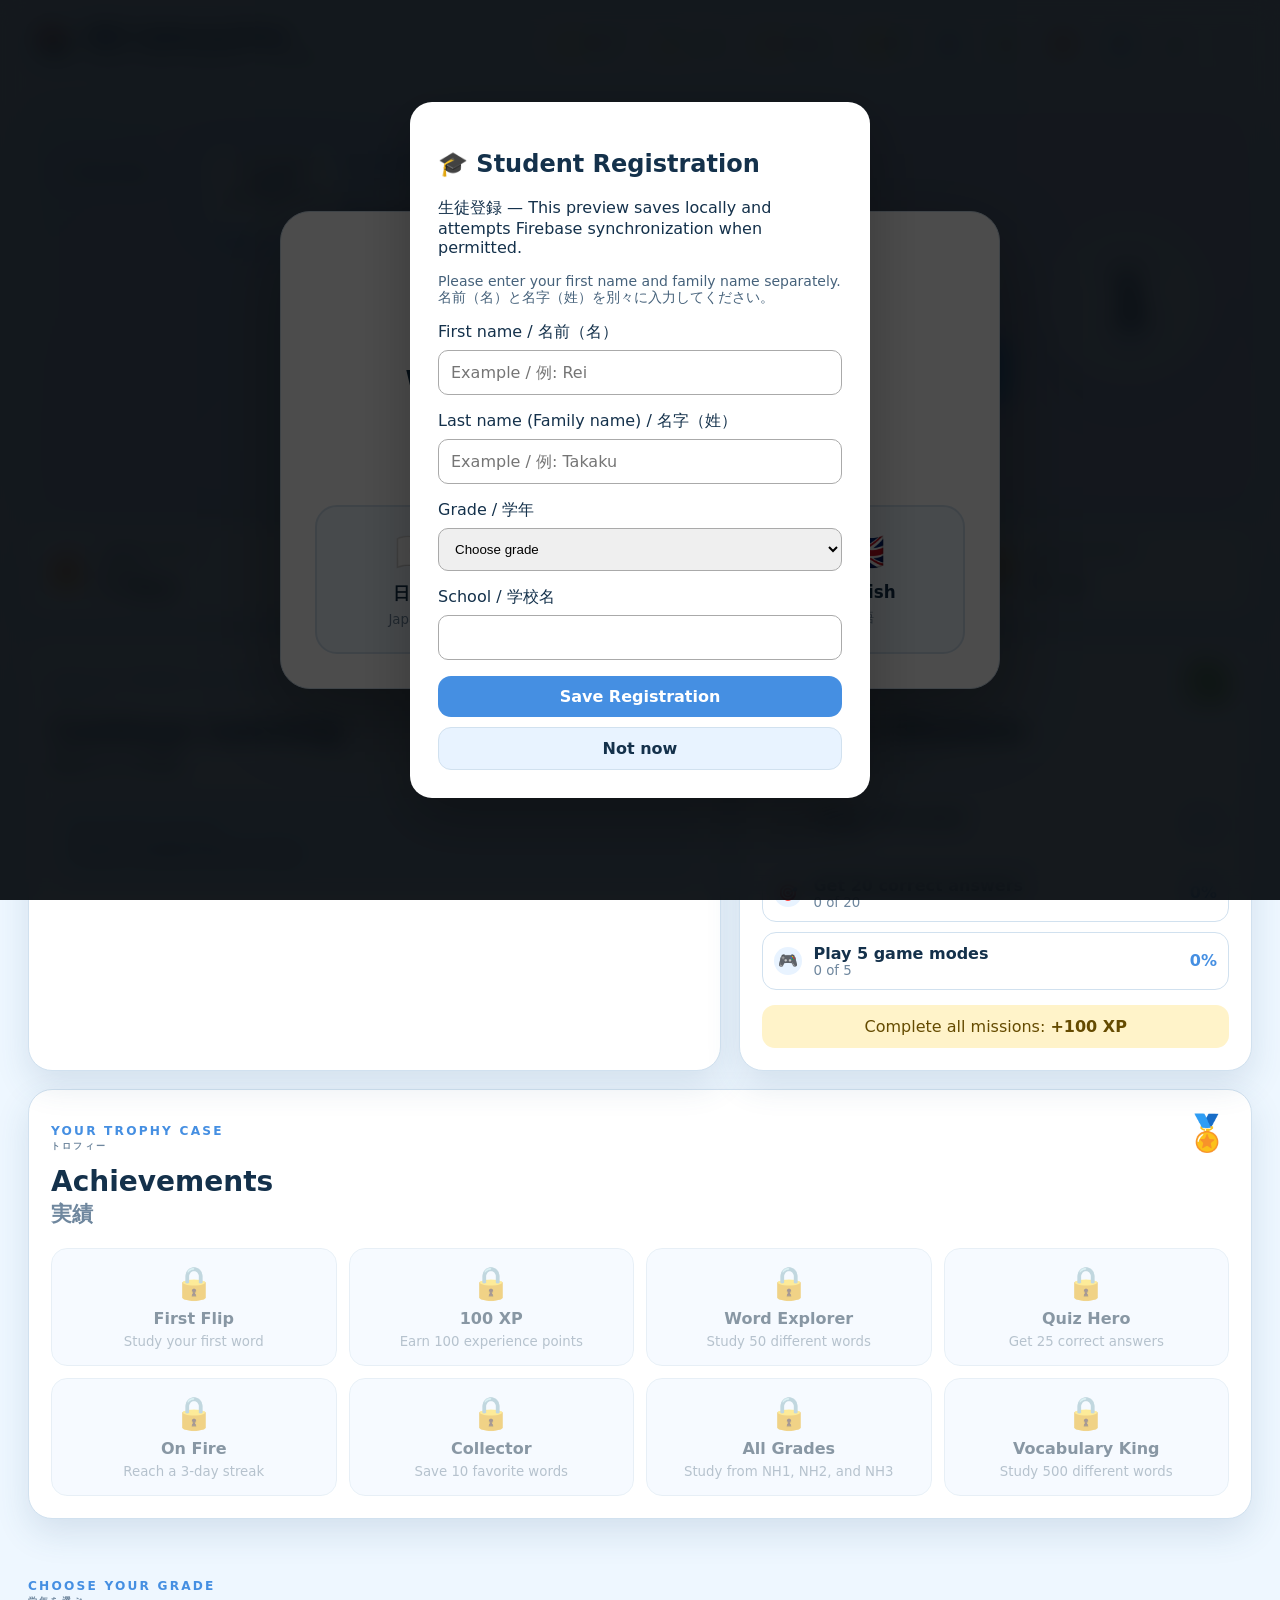
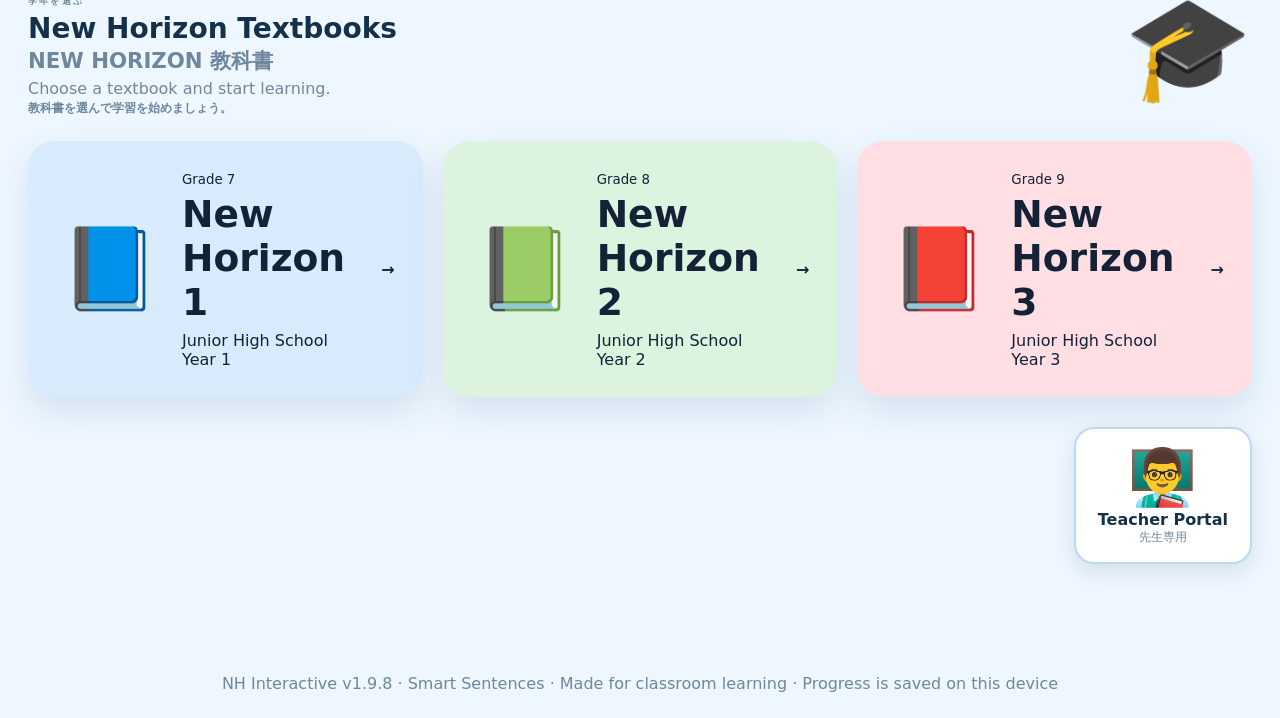
==== index.html @ d29a1ff9 "Add files via upload" ====
<!doctype html>
<html lang="en">
<head>
  <meta charset="utf-8">
  <meta name="viewport" content="width=device-width,initial-scale=1">
  <title>NH Interactive v1.9.8</title>
  <style>
:root{
  --bg:#eef7ff;--card:#fff;--text:#14314b;--muted:#6f879e;--line:#d1e1ef;
  --brand:#458fe2;--soft:#e8f3ff;--shadow:0 14px 34px rgba(49,91,128,.14);
}
body.dark{--bg:#111f31;--card:#1b2c43;--text:#f4f8ff;--muted:#b8c7d7;--line:#334b67;--brand:#72aff4;--soft:#243a56;--shadow:0 14px 34px rgba(0,0,0,.25)}
*{box-sizing:border-box}body{margin:0;background:var(--bg);color:var(--text);font-family:Inter,system-ui,-apple-system,Segoe UI,sans-serif;transition:.2s}
button,input{font:inherit}.topbar{max-width:1500px;margin:auto;padding:20px 28px;display:flex;justify-content:space-between;align-items:center;gap:18px}
.logo-btn{border:0;background:none;color:var(--text);display:flex;gap:12px;align-items:center;text-align:left;cursor:pointer}
.logo-icon{font-size:2rem}.logo-btn span:last-child{display:flex;flex-direction:column}.logo-btn strong{font-size:1.45rem}.logo-btn small{color:var(--muted)}
.top-actions{display:flex;gap:9px;align-items:center;flex-wrap:wrap}.pill,.icon-btn{background:var(--card);border:1px solid var(--line);border-radius:14px;padding:10px 13px}.icon-btn{cursor:pointer}
main{max-width:1500px;margin:auto;padding:0 28px 55px}.view{display:none}.view.active{display:block}
.hero,.page-heading,.study-heading{display:flex;justify-content:space-between;align-items:center;gap:24px;padding:42px 0 34px}
h1{font-family:Georgia,serif;font-size:clamp(2.2rem,5vw,4.3rem);line-height:1.05;margin:7px 0 18px}.hero p,.page-heading p,.study-heading p{color:var(--muted)}
.eyebrow{font-size:.76rem!important;letter-spacing:.18em;font-weight:900;color:var(--brand)!important}.hero-icon{font-size:6.4rem}
.grade-grid{display:grid;grid-template-columns:repeat(3,1fr);gap:20px}.grade-card{border:0;border-radius:26px;padding:28px;display:grid;grid-template-columns:auto 1fr auto;align-items:center;gap:20px;text-align:left;cursor:pointer;color:#142237;box-shadow:var(--shadow);transition:.18s}
.grade-card:hover{transform:translateY(-4px)}.grade-card .book{font-size:3.3rem}.grade-card h2{font-size:2.35rem;margin:5px 0}.grade-card p{margin:0}.grade-blue{background:#d8ebfd}.grade-green{background:#dcf4df}.grade-red{background:#ffdfe3}
.back-btn{border:0;background:none;color:var(--brand);font-weight:900;padding:14px 0;cursor:pointer}.unit-grid{display:grid;grid-template-columns:repeat(auto-fill,minmax(210px,1fr));gap:16px}
.unit-card{background:var(--card);color:var(--text);border:1px solid var(--line);border-radius:22px;padding:22px;min-height:150px;text-align:left;cursor:pointer;box-shadow:var(--shadow)}.unit-card.locked{opacity:.55;cursor:not-allowed}.unit-card h3{font-size:1.42rem;margin:12px 0 7px}.unit-card p{color:var(--muted);margin:0}.badge{font-size:.72rem;font-weight:900;color:var(--brand)}
.stats{display:flex;gap:9px;flex-wrap:wrap}.stats span{background:var(--card);border:1px solid var(--line);border-radius:16px;padding:11px 16px;display:flex;flex-direction:column;min-width:92px}.stats small{color:var(--muted)}
.progress-card{background:var(--card);border:1px solid var(--line);border-radius:18px;padding:15px 18px}.progress-label{display:flex;justify-content:space-between;gap:15px}.progress-track{height:11px;background:rgba(115,145,173,.25);border-radius:999px;margin-top:10px;overflow:hidden}.progress-track i{display:block;width:0;height:100%;background:var(--brand);transition:.3s}
.mode-nav{display:grid;grid-template-columns:repeat(5,1fr);gap:10px;margin:22px 0}.mode-btn{border:1px solid var(--line);background:var(--card);color:var(--text);border-radius:16px;padding:13px 8px;font-weight:900;cursor:pointer}.mode-btn small{display:block;color:var(--muted);font-weight:600}.mode-btn.active{background:var(--brand);color:#fff}.mode-btn.active small{color:#fff}
.game{display:none}.game.active{display:block}.game-head{display:flex;justify-content:space-between;align-items:end;gap:15px}.game-head p{color:var(--muted)}
.primary-btn,.secondary-btn{border:0;border-radius:13px;padding:11px 16px;font-weight:900;cursor:pointer}.primary-btn{background:var(--brand);color:#fff}.secondary-btn{background:var(--soft);color:var(--text);border:1px solid var(--line)}
.flashcard-grid{display:grid;grid-template-columns:repeat(auto-fill,minmax(175px,1fr));gap:15px;margin-top:18px}.flashcard{min-height:165px;perspective:1000px;cursor:pointer}.flash-inner{position:relative;min-height:165px;transform-style:preserve-3d;transition:.55s}.flashcard.flipped .flash-inner{transform:rotateY(180deg)}
.flash-face{position:absolute;inset:0;backface-visibility:hidden;border-radius:21px;padding:16px;display:flex;flex-direction:column;justify-content:center;align-items:center;text-align:center;color:#172130;box-shadow:var(--shadow)}.flash-back{transform:rotateY(180deg)}.flash-emoji{font-size:2rem}.flash-word{font-weight:900;margin-top:8px}.favorite-star{position:absolute;right:10px;top:8px;border:0;background:transparent;font-size:1.25rem;cursor:pointer;z-index:3}
.panel{max-width:900px;margin:auto;background:var(--card);border:1px solid var(--line);border-radius:24px;padding:30px;text-align:center;box-shadow:var(--shadow)}.panel.compact{max-width:760px}.game-top{display:flex;justify-content:space-between;color:var(--muted)}.hint{color:var(--brand);font-weight:900}.panel h2{font-size:2.15rem}
.choice-grid{display:grid;grid-template-columns:1fr 1fr;gap:11px}.choice{border:2px solid var(--line);background:var(--bg);color:var(--text);border-radius:14px;padding:13px;cursor:pointer;font-weight:800}.choice.correct{background:#d9f5df}.choice.wrong{background:#ffe0e4}
.feedback{min-height:26px;font-weight:800}.hidden{display:none!important}.input-row{display:flex;gap:10px;justify-content:center}.input-row input{flex:1;min-width:0;border:2px solid var(--line);background:var(--bg);color:var(--text);border-radius:14px;padding:13px}
.matching-board{display:grid;grid-template-columns:1fr 1fr;gap:18px;margin:22px 0}.match-column{display:grid;gap:9px}.match-item{border:2px solid var(--line);background:var(--bg);color:var(--text);border-radius:13px;padding:12px;cursor:pointer}.match-item.selected{outline:3px solid var(--brand)}.match-item.matched{opacity:.28;pointer-events:none}
.memory-board{display:grid;grid-template-columns:repeat(4,1fr);gap:11px;margin:22px 0}.memory-card{min-height:90px;border:2px solid var(--line);background:var(--brand);color:#fff;border-radius:15px;cursor:pointer;font-weight:900}.memory-card.revealed,.memory-card.matched{background:var(--bg);color:var(--text)}.memory-card.matched{opacity:.35}
.letter-grid{display:grid;grid-template-columns:repeat(13,1fr);gap:6px;margin:20px 0}.letter-grid button{border:1px solid var(--line);background:var(--bg);color:var(--text);border-radius:9px;padding:9px 2px;cursor:pointer;font-weight:900}.letter-grid button:disabled{opacity:.3}.letter-space{letter-spacing:.3em}
.toast{position:fixed;left:50%;bottom:24px;transform:translateX(-50%) translateY(20px);opacity:0;background:#17324c;color:#fff;padding:11px 18px;border-radius:999px;transition:.2s;pointer-events:none}.toast.show{opacity:1;transform:translateX(-50%) translateY(0)}
footer{text-align:center;color:var(--muted);padding:25px}
@media(max-width:1050px){.mode-nav{grid-template-columns:repeat(3,1fr)}.grade-grid{grid-template-columns:1fr}.hero-icon{display:none}}
@media(max-width:720px){.topbar{align-items:flex-start}.logo-btn strong{font-size:1.05rem}.study-heading{flex-direction:column;align-items:flex-start}.choice-grid,.matching-board{grid-template-columns:1fr}.memory-board{grid-template-columns:repeat(3,1fr)}.letter-grid{grid-template-columns:repeat(9,1fr)}}
@media(max-width:480px){main,.topbar{padding-left:14px;padding-right:14px}.mode-nav{grid-template-columns:1fr 1fr}.flashcard-grid{grid-template-columns:1fr 1fr}.input-row{flex-direction:column}.memory-board{grid-template-columns:repeat(2,1fr)}}

.filter-bar{display:grid;grid-template-columns:minmax(220px,2fr) 1fr 1fr auto;gap:10px;margin-top:18px}
.filter-bar input,.filter-bar select{border:1px solid var(--line);background:var(--card);color:var(--text);border-radius:13px;padding:11px 13px}
.filter-result{color:var(--muted);margin:10px 2px 0}
.word-meta{display:flex;gap:6px;flex-wrap:wrap;justify-content:center;margin-top:10px}
.word-chip{font-size:.67rem;padding:4px 7px;border-radius:999px;background:rgba(255,255,255,.55);color:#24354b;font-weight:800}
@media(max-width:720px){.filter-bar{grid-template-columns:1fr 1fr}.filter-bar input{grid-column:1/-1}}

.fill-japanese-hint{
  margin:8px 0 18px;
  padding:10px 14px;
  border-radius:12px;
  background:var(--soft);
  color:var(--text);
  font-weight:800;
  text-align:center;
}

/* Phase 3.2 — New Horizon book covers */
.grade-card{
  align-items:center;
  gap:18px;
  overflow:hidden;
  text-align:left;
}
.book-cover{
  width:108px;
  height:145px;
  object-fit:cover;
  object-position:center;
  flex:0 0 auto;
  border-radius:10px;
  box-shadow:0 8px 22px rgba(0,0,0,.20);
}
.grade-card-copy{
  flex:1;
}
.grade-card-copy h2{
  margin:4px 0 7px;
}
@media(max-width:680px){
  .grade-card{
    flex-direction:column;
    text-align:center;
  }
  .book-cover{
    width:142px;
    height:190px;
  }
}


/* Larger bilingual Home navigation button */
.home-btn{
  display:inline-flex;
  align-items:center;
  gap:9px;
  min-height:52px;
  padding:12px 20px;
  margin-bottom:22px;
  border:1px solid rgba(47,115,255,.25);
  border-radius:15px;
  background:rgba(255,255,255,.72);
  color:#2f73ff;
  font-size:1.2rem;
  font-weight:800;
  line-height:1;
  box-shadow:0 6px 16px rgba(47,115,255,.10);
}
.home-btn:hover{
  background:#eef6ff;
  transform:translateY(-2px);
  box-shadow:0 9px 20px rgba(47,115,255,.16);
}
.home-btn:active{transform:translateY(0)}
.home-divider{opacity:.45;font-weight:500}
@media(max-width:520px){
  .home-btn{font-size:1.08rem;padding:11px 16px;min-height:48px}
}

/* NH Interactive v1.0 */
.logo-btn strong{font-size:1.55rem}
.logo-btn small{font-weight:700;letter-spacing:.03em}
.home-btn{font-size:1.3rem;min-height:58px;padding:15px 24px}
.special-card{border-width:2px}
.special-card .badge{background:#fff0d9;color:#8a4b00}
.filter-bar{grid-template-columns:minmax(240px,2fr) 1fr auto}
@media(max-width:720px){
  .filter-bar{grid-template-columns:1fr 1fr}
  .filter-bar input{grid-column:1/-1}
}

/* NH Interactive v1.3 */
.game-actions{display:flex;gap:10px;flex-wrap:wrap;justify-content:flex-end}
.filter-bar{grid-template-columns:minmax(230px,2fr) 1fr 1fr auto auto}
.grade-card:focus-visible,.mode-btn:focus-visible,.primary-btn:focus-visible,.secondary-btn:focus-visible,.choice:focus-visible,.match-item:focus-visible,.memory-card:focus-visible{outline:3px solid var(--brand);outline-offset:3px}
.book-cover{background:#fff}
@media(max-width:950px){.filter-bar{grid-template-columns:1fr 1fr 1fr}.filter-bar input{grid-column:1/-1}}
@media(max-width:620px){.filter-bar{grid-template-columns:1fr 1fr}.filter-bar input{grid-column:1/-1}.game-head{align-items:flex-start;flex-direction:column}.game-actions{width:100%;justify-content:stretch}.game-actions button{flex:1}}

/* NH Interactive v1.4 — Student Experience Dashboard */
.dashboard-hero{margin:18px 0 22px;padding:38px;border-radius:30px;background:linear-gradient(135deg,#dcecff,#f5e8ff);display:flex;align-items:center;justify-content:space-between;gap:28px;box-shadow:var(--shadow);color:#15304a}
body.dark .dashboard-hero{background:linear-gradient(135deg,#223d5d,#3a3157);color:var(--text)}
.dashboard-hero h1{margin-bottom:10px}.dashboard-actions{display:flex;gap:10px;flex-wrap:wrap;margin-top:22px}
.level-orb{width:170px;height:170px;border-radius:50%;background:rgba(255,255,255,.82);display:flex;flex-direction:column;align-items:center;justify-content:center;box-shadow:0 18px 45px rgba(44,82,120,.2);flex:0 0 auto}.level-orb span{font-size:.72rem;letter-spacing:.18em;font-weight:900;color:#66809a}.level-orb b{font-size:4rem;line-height:1}.level-orb small{font-weight:900;color:#458fe2}
.dashboard-stat-grid{display:grid;grid-template-columns:repeat(4,1fr);gap:14px;margin:20px 0}.dashboard-stat{background:var(--card);border:1px solid var(--line);border-radius:20px;padding:18px;display:flex;align-items:center;gap:14px;box-shadow:var(--shadow)}.dashboard-stat>span{font-size:2rem}.dashboard-stat div{display:flex;flex-direction:column}.dashboard-stat small{color:var(--muted);font-weight:700}.dashboard-stat b{font-size:1.35rem}
.dashboard-grid{display:grid;grid-template-columns:1.15fr .85fr;gap:18px;margin:18px 0}.dashboard-panel{background:var(--card);border:1px solid var(--line);border-radius:24px;padding:22px;box-shadow:var(--shadow)}.panel-title{display:flex;justify-content:space-between;align-items:flex-start;gap:16px}.panel-title h2,.textbook-heading h2{margin:4px 0;font-size:1.75rem}.panel-icon{font-size:2.2rem}
.continue-card{margin-top:16px;border:1px solid var(--line);background:var(--soft);border-radius:18px;padding:20px}.continue-card h3{margin:0 0 6px;font-size:1.35rem}.continue-card p{margin:3px 0;color:var(--muted)}.continue-card button{margin-top:14px}
.mission-list{display:grid;gap:10px;margin:15px 0}.mission-item{display:grid;grid-template-columns:auto 1fr auto;align-items:center;gap:11px;padding:11px;border:1px solid var(--line);border-radius:14px}.mission-check{width:28px;height:28px;border-radius:50%;display:grid;place-items:center;background:var(--soft);font-weight:900}.mission-item.done .mission-check{background:#d9f5df}.mission-copy{display:flex;flex-direction:column}.mission-copy small{color:var(--muted)}.mission-progress{font-weight:900;color:var(--brand)}.mission-reward{padding:12px;border-radius:13px;background:#fff3c9;color:#654b00;text-align:center}.mission-reward.claimed{background:#d9f5df;color:#145a27}
.achievements-panel{margin:18px 0 30px}.achievement-grid{display:grid;grid-template-columns:repeat(4,1fr);gap:12px;margin-top:16px}.achievement{border:1px solid var(--line);border-radius:16px;padding:15px;text-align:center;background:var(--bg);opacity:.5}.achievement.unlocked{opacity:1;background:var(--soft)}.achievement .achievement-icon{font-size:2rem}.achievement b{display:block;margin:7px 0 3px}.achievement small{color:var(--muted)}
.textbook-heading{display:flex;justify-content:space-between;align-items:center;gap:20px;padding:26px 0 20px}.textbook-heading p{color:var(--muted);margin:4px 0}
@media(max-width:1000px){.dashboard-stat-grid{grid-template-columns:1fr 1fr}.dashboard-grid{grid-template-columns:1fr}.achievement-grid{grid-template-columns:1fr 1fr}}
@media(max-width:620px){.dashboard-hero{padding:24px;flex-direction:column;align-items:flex-start}.level-orb{width:130px;height:130px;align-self:center}.level-orb b{font-size:3rem}.dashboard-stat-grid{grid-template-columns:1fr}.achievement-grid{grid-template-columns:1fr}.dashboard-actions{width:100%}.dashboard-actions button{flex:1}.dashboard-panel{padding:17px}}
/* Dashboard Avatar */
.nh-dashboard-avatar{
  position:relative;
  width:220px;
  height:280px;
  flex:0 0 220px;
  display:flex;
  align-items:flex-end;
  justify-content:center;
}

.nh-dashboard-avatar img{
  width:100%;
  height:100%;
  object-fit:contain;
  display:block;
}

    #avatarSpeech{
  position:absolute;
top:-20px;
left:135px;
  min-width:145px;
  max-width:175px;
  padding:10px 14px;
  background:var(--card);
  color:var(--text);
  border:2px solid #3b9cff;
  border-radius:22px;
  font-size:13px;
  font-weight:800;
  line-height:1.3;
  text-align:center;
  cursor:pointer;
  box-shadow:var(--shadow);
  z-index:2;
}

#avatarSpeech::after{
  content:"";
  position:absolute;
  left:22px;
  bottom:-14px;
  border-width:14px 10px 0 10px;
  border-style:solid;
  border-color:#3b9cff transparent transparent transparent;
}

@media(max-width:620px){
  .nh-dashboard-avatar{
    width:160px;
    height:210px;
    flex-basis:160px;
    align-self:center;
  }
}
/* NH Avatar System */
#nhAvatarModal{
  position:fixed;
  inset:0;
  z-index:10000;
  background:rgba(13,31,49,.76);
  backdrop-filter:blur(8px);
  display:grid;
  place-items:center;
  padding:20px;
}

#nhAvatarModal.hidden{
  display:none!important;
}

.nh-avatar-box{
  width:min(1200px,92vw);
  max-height:90vh;
overflow-y:auto;
  background:var(--card);
  color:var(--text);
  border:1px solid var(--line);
  border-radius:24px;
  box-shadow:var(--shadow);

}

.nh-avatar-header{
  display:flex;
  justify-content:space-between;
  align-items:center;
  padding:20px 22px;
  border-bottom:1px solid var(--line);
}

.nh-avatar-header h2{
  margin:0;
}

.nh-avatar-header small{
  color:var(--muted);
}

#nhAvatarClose{
  width:42px;
  height:42px;
  border:0;
  border-radius:12px;
  background:var(--soft);
  color:var(--text);
  font-size:22px;
  cursor:pointer;
}

.nh-avatar-body{
  padding:30px;
  text-align:center;
}    
.nh-avatar-tabs{
  display:flex;
  flex-wrap:wrap;
  gap:10px;
  margin-bottom:22px;
  justify-content:center;
}

.nh-avatar-tab{
  border:1px solid var(--line);
  background:var(--soft);
  color:var(--text);
  border-radius:12px;
  padding:10px 16px;
  font-size:15px;
  font-weight:700;
  cursor:pointer;
}

.nh-avatar-tab.active{
  background:#2f8ff0;
  color:white;
  border-color:#2f8ff0;
}
  .nh-character-grid{
  display:grid;
  grid-template-columns:repeat(4,1fr);
  gap:14px;
  margin-top:20px;
  max-height:480px;
  overflow-y:auto;
  padding:4px;
}

.nh-character-card{
  border:2px solid var(--line);
  background:var(--soft);
  border-radius:18px;
  padding:12px;
  text-align:center;
  display:flex;
  flex-direction:column;
  align-items:center;
  gap:7px;
}

.nh-character-card img{
  width:100%;
  height:130px;
  object-fit:contain;
  display:block;
}
 .nh-custom-avatar-preview{
  width:100%;
  display:flex;
  justify-content:center;
  align-items:center;
}

.nh-custom-avatar-preview img{
  width:auto;
  height:420px;
  max-width:100%;
  object-fit:contain;
  display:block;
}   
.nh-custom-editor-layout{
  display:grid;
  grid-template-columns:300px 1fr;
  gap:28px;
  align-items:start;
  width:100%;
}

.nh-custom-editor-preview{
  position:relative;
  min-height:440px;
  display:flex;
  align-items:center;
  justify-content:center;
  background:var(--soft);
  border:1px solid var(--line);
  border-radius:22px;
  padding:16px;
}

.nh-custom-editor-preview img{
  width:100%;
  height:410px;
  object-fit:contain;
  display:block;
}
  .nh-custom-editor-preview .nh-custom-hair-layer{
    position:absolute;
    width:56%;
    height:auto;
    top:-1px;
    left:22%;
    object-fit:contain;
    pointer-events:none;
    z-index:2;
}

   .nh-custom-editor-preview .nh-custom-eyes-layer{
  position:absolute;
  width:41%;
  height:auto;
  top:20%;
  left:29.5%;
  object-fit:contain;
  pointer-events:none;
  z-index:3;
}
    .nh-custom-editor-preview .nh-custom-mouth-layer{
  position:absolute;
  width:16%;
  height:auto;
  top:27%;
  left:42.5%;
  object-fit:contain;
  pointer-events:none;
  z-index:4;
}

  .nh-custom-editor-preview .nh-custom-clothes-layer{
  position:absolute;
  width:54%;
  height:42%;
  top:28%;
  left:23.5%;
  transform:scaleX(0.96) scaleY(1.12);
  object-fit:contain;
  pointer-events:none;
  z-index:2;
}
  /* PANTS LAYER */
/* PANTS LAYER */
.nh-custom-editor-preview .nh-custom-pants-layer{
  position:absolute;
  width:70%;
  height:39%;
  top:49%;
  left:15%;
  object-fit:contain;
  pointer-events:none;
  z-index:1;
}

/* SHOES LAYER */
.nh-custom-editor-preview .nh-custom-shoes-layer{
  position:absolute;
  width:50%;
  height:20%;
  top:77.5%;
  left:24%;
  object-fit:contain;
  pointer-events:none;
  z-index:4;
} 
 .nh-custom-base{
  position:relative;
  z-index:0;
  transform:scale(1.05);
}
.nh-arm-mask{
  display:none;
  position:absolute;
  width:30px;
  height:30px;
  background:red;
  z-index:1;
  pointer-events:none;
}

.nh-arm-mask-left{
  left:29.5%;
  top:57%;
}

.nh-arm-mask-right{
  right:29.5%;
  top:57%;
}
.nh-custom-editor-options{
  min-width:0;
}

    /* Custom Avatar option grid */
#nhCustomOptionGrid{
    display:grid;
    grid-template-columns:repeat(3, 1fr);
    gap:12px;
    margin-top:14px;
}

#nhCustomOptionGrid .nh-character-card{
    width:auto;
    min-height:150px;
    padding:10px;
    margin:0;
    cursor:pointer;
}

#nhCustomOptionGrid .nh-character-card img{
    width:100%;
    height:110px;
    object-fit:contain;
}
.nh-character-card strong{
  color:var(--text);
  font-size:14px;
}

.nh-character-status{
  color:var(--muted);
  font-size:12px;
  font-weight:800;
}

@media(max-width:620px){
  .nh-character-grid{
    grid-template-columns:repeat(2,1fr);
  }
}

    /* NH Inventory System */
#nhInventoryModal{
  position:fixed;
  inset:0;
  z-index:10000;
  background:rgba(13,31,49,.76);
  backdrop-filter:blur(8px);
  display:grid;
  place-items:center;
  padding:20px;
}

#nhInventoryModal.hidden{
  display:none!important;
}

.nh-inventory-box{
  width:min(700px,92vw);
  max-height:85vh;
  background:var(--card);
  color:var(--text);
  border:1px solid var(--line);
  border-radius:24px;
  box-shadow:var(--shadow);
  overflow:hidden;
}

.nh-inventory-header{
  display:flex;
  justify-content:space-between;
  align-items:center;
  padding:20px 22px;
  border-bottom:1px solid var(--line);
}

.nh-inventory-header h2{
  margin:0;
}

.nh-inventory-header small{
  color:var(--muted);
}

#nhInventoryClose{
  width:42px;
  height:42px;
  border:0;
  border-radius:12px;
  background:var(--soft);
  color:var(--text);
  font-size:22px;
  cursor:pointer;
}

.nh-inventory-body{
  padding:24px;
}

.nh-inventory-grid{
  display:grid;
  grid-template-columns:repeat(4,1fr);
  gap:14px;
  margin-top:18px;
  max-height:480px;
  overflow-y:auto;
  padding:4px;
}

.nh-inventory-card{
  border:2px solid var(--line);
  background:var(--soft);
  border-radius:18px;
  padding:12px;
  text-align:center;
  display:flex;
  flex-direction:column;
  align-items:center;
  gap:7px;
}

.nh-inventory-card img{
  width:100%;
  height:130px;
  object-fit:contain;
}

.nh-inventory-card strong{
  color:var(--text);
  font-size:14px;
}

@media(max-width:620px){
  .nh-inventory-grid{
    grid-template-columns:repeat(2,1fr);
  }
}

    /* NH Shop System */
#nhShopModal{
  position:fixed;
  inset:0;
  z-index:10000;
  background:rgba(13,31,49,.76);
  backdrop-filter:blur(8px);
  display:grid;
  place-items:center;
  padding:20px;
}

#nhShopModal.hidden{
  display:none!important;
}

.nh-shop-box{
  width:min(700px,92vw);
  max-height:85vh;
  background:var(--card);
  color:var(--text);
  border:1px solid var(--line);
  border-radius:24px;
  box-shadow:var(--shadow);
  overflow:hidden;
}

.nh-shop-header{
  display:flex;
  justify-content:space-between;
  align-items:center;
  padding:20px 22px;
  border-bottom:1px solid var(--line);
}

.nh-shop-header h2{
  margin:0;
}

.nh-shop-header small{
  color:var(--muted);
}

#nhShopClose{
  width:42px;
  height:42px;
  border:0;
  border-radius:12px;
  background:var(--soft);
  color:var(--text);
  font-size:22px;
  cursor:pointer;
}

.nh-shop-body{
  padding:24px;
}

.nh-shop-wallet{
  background:var(--soft);
  border:1px solid var(--line);
  border-radius:14px;
  padding:12px 16px;
  margin-bottom:18px;
  font-weight:800;
}

.nh-shop-grid{
  display:grid;
  grid-template-columns:repeat(4,1fr);
  gap:14px;
  margin-top:18px;
  max-height:480px;
  overflow-y:auto;
  padding:4px;
}

.nh-shop-card{
  border:2px solid var(--line);
  background:var(--soft);
  border-radius:18px;
  padding:12px;
  text-align:center;
  display:flex;
  flex-direction:column;
  align-items:center;
  gap:7px;
}

.nh-shop-card img{
  width:100%;
  height:130px;
  object-fit:contain;
}

.nh-shop-card strong{
  color:var(--text);
  font-size:14px;
}

.nh-shop-buy{
  width:100%;
  border:0;
  border-radius:10px;
  padding:8px;
  cursor:pointer;
  font-weight:800;
}

@media(max-width:620px){
  .nh-shop-grid{
    grid-template-columns:repeat(2,1fr);
  }
}
/* v1.4.1 multilingual interface */
.language-overlay{position:fixed;inset:0;z-index:9999;background:rgba(13,31,49,.76);backdrop-filter:blur(12px);display:grid;place-items:center;padding:20px}.language-overlay.hidden{display:none!important}.language-modal{position:relative;width:min(720px,100%);background:var(--card);border:1px solid var(--line);border-radius:30px;padding:34px;box-shadow:0 26px 80px rgba(0,0,0,.3);text-align:center}.language-logo{font-size:4rem}.language-modal h2{font-size:clamp(2rem,5vw,3.25rem);margin:8px 0}.language-modal h2 span{font-size:.62em;color:var(--muted)}.language-subtitle{color:var(--muted);font-size:1.08rem}.language-options{display:grid;grid-template-columns:repeat(3,1fr);gap:14px;margin-top:24px}.language-option{position:relative;border:2px solid var(--line);background:var(--bg);color:var(--text);border-radius:22px;padding:22px 14px;cursor:pointer;display:flex;flex-direction:column;align-items:center;gap:7px;transition:.18s}.language-option:hover,.language-option.active{border-color:var(--brand);transform:translateY(-3px);box-shadow:var(--shadow)}.language-option span{font-size:2.4rem}.language-option b{font-size:1.05rem}.language-option small{color:var(--muted)}.language-option.recommended:after{content:'★';position:absolute;right:10px;top:8px;color:#f0ad00}.modal-close{position:absolute;right:18px;top:14px;border:0;background:transparent;color:var(--text);font-size:2rem;cursor:pointer}.language-btn{min-width:44px}.bi-line{display:block;font-size:.76em;color:var(--muted);font-weight:650;margin-top:2px}.mode-btn .bi-line{color:inherit}.ja-only .en-part{display:none!important}.en-only .ja-part{display:none!important}@media(max-width:650px){.language-options{grid-template-columns:1fr}.language-modal{padding:24px}.language-option{flex-direction:row;justify-content:flex-start;text-align:left;padding:16px}.language-option span{font-size:2rem}.language-option small{margin-left:auto}}

/* v1.5 Adventure Mode */
.adventure-btn{border:0;border-radius:13px;padding:11px 16px;font-weight:900;cursor:pointer;background:linear-gradient(135deg,#7c5cff,#36b7ff);color:#fff;box-shadow:0 8px 18px rgba(83,91,230,.25)}
.adventure-hero{display:flex;justify-content:space-between;align-items:center;gap:20px;padding:35px 0 22px}.adventure-wallet{background:var(--card);border:1px solid var(--line);border-radius:20px;padding:18px 22px;font-size:1.2rem;box-shadow:var(--shadow)}
.world-grid{display:grid;grid-template-columns:repeat(3,1fr);gap:18px}.world-card{position:relative;border:0;border-radius:25px;padding:26px;text-align:left;min-height:205px;cursor:pointer;color:#172130;box-shadow:var(--shadow);overflow:hidden;transition:.2s}.world-card:hover{transform:translateY(-5px)}.world-card.locked{filter:grayscale(.8);opacity:.65;cursor:not-allowed}.world-card .world-icon{font-size:4rem}.world-card h2{margin:8px 0 5px;font-size:1.8rem}.world-card p{margin:0;max-width:30ch}.world-progress{margin-top:18px;height:10px;background:rgba(255,255,255,.55);border-radius:99px;overflow:hidden}.world-progress i{display:block;height:100%;background:#243b63}.world-school{background:linear-gradient(135deg,#d7edff,#9fd4ff)}.world-forest{background:linear-gradient(135deg,#dbf6d7,#9ae18f)}.world-castle{background:linear-gradient(135deg,#ffe0e5,#ff9fb0)}
.stage-panel,.battle-panel{margin-top:24px;background:var(--card);border:1px solid var(--line);border-radius:25px;padding:26px;box-shadow:var(--shadow)}.stage-panel-head{display:flex;justify-content:space-between;gap:20px;align-items:start}.stage-grid{display:grid;grid-template-columns:repeat(4,1fr);gap:14px;margin-top:20px}.stage-card{border:2px solid var(--line);background:var(--bg);color:var(--text);border-radius:20px;padding:22px 12px;text-align:center;cursor:pointer}.stage-card.locked{opacity:.5;cursor:not-allowed}.stage-card.complete{border-color:#54bd76}.stage-icon{font-size:2.4rem}.stage-card h3{margin:8px 0 3px}.boss-stage{background:linear-gradient(135deg,#fff2c7,#ffd36e);color:#342710}
.battle-panel{text-align:center;max-width:850px;margin:24px auto}.boss-art{font-size:6rem;animation:bossFloat 1.8s ease-in-out infinite}.battle-bars{display:grid;grid-template-columns:1fr 1fr;gap:18px;text-align:left;margin:20px 0}.hp-track{height:16px;background:#e1e7ed;border-radius:99px;overflow:hidden}.hp-track i{display:block;height:100%;width:100%;background:#55c778;transition:.35s}.hp-track.enemy i{background:#ef6262}.battle-hint{color:var(--muted)}@keyframes bossFloat{50%{transform:translateY(-8px)}}
/* ===== ADVENTURE BATTLE FANTASY BACKGROUND ===== */

#adventureView:has(.battle-panel:not(.hidden)) {
  background:
    linear-gradient(rgba(5, 8, 25, 0.20), rgba(12, 5, 25, 0.32)),
    url("adventure-battle-bg.png") center center / cover no-repeat fixed;
  min-height: 100vh;
}

#adventureView:has(.battle-panel:not(.hidden)) .battle-panel {
  background: rgba(10, 15, 35, 0.76);
  backdrop-filter: blur(5px);
  border: 1px solid rgba(180, 150, 255, 0.35);
  box-shadow:
    0 20px 60px rgba(0,0,0,.45),
    0 0 35px rgba(125, 70, 255, .18);
  color: #fff;
}

#adventureView:has(.battle-panel:not(.hidden)) .battle-hint {
  color: #dcd5ff;
  }
    
  /* ===== ADVENTURE BACKGROUND FRAME ===== */

#adventureView:has(.battle-panel:not(.hidden)) {
  border: 3px solid #7c5cff;
  border-radius: 28px;
  overflow: hidden;

  box-shadow:
    0 0 0 5px rgba(124, 92, 255, 0.12),
    0 15px 45px rgba(35, 20, 90, 0.30);
}

/* ===== ADVENTURE TITLE: WHITE TEXT ===== */

#adventureView:has(.battle-panel:not(.hidden)) .adventure-hero h1 {
  color: #ffffff !important;
  text-shadow: 0 3px 12px rgba(0, 0, 0, 0.85);
}

#adventureView:has(.battle-panel:not(.hidden)) .adventure-hero p {
  color: #ffffff !important;
  text-shadow: 0 2px 8px rgba(0, 0, 0, 0.85);
}

/* ===== SMALL ENGLISH ADVENTURE LABEL ===== */

#adventureView:has(.battle-panel:not(.hidden)) .adventure-hero .eyebrow {
  color: #d5c4ff !important;
}

/* ===== RESPONSIVE ROUNDED CORNERS ===== */

@media (max-width: 600px) {
  #adventureView:has(.battle-panel:not(.hidden)) {
    border-radius: 18px;
    border-width: 2px;
  }
}
    
    /* ===== ADVENTURE MONSTER ===== */
#bossArt img {
  width: min(230px, 42vw);
  height: auto;
  display: block;
  margin: 0 auto;
  filter:
    drop-shadow(0 0 12px rgba(180, 80, 255, .75))
    drop-shadow(0 0 28px rgba(120, 40, 255, .35));
}

#bossArt {
  min-height: 220px;
  display: flex;
  align-items: center;
  justify-content: center;
}
.quest-setup{margin-top:24px;background:var(--card);border:1px solid var(--line);border-radius:25px;padding:26px;box-shadow:var(--shadow)}
.unit-select-grid{display:grid;grid-template-columns:repeat(auto-fill,minmax(150px,1fr));gap:12px;margin:20px 0}.unit-check{display:flex;align-items:center;gap:10px;background:var(--bg);border:2px solid var(--line);border-radius:16px;padding:14px;cursor:pointer;font-weight:800}.unit-check:has(input:checked){border-color:var(--brand);background:var(--soft)}.unit-check input{width:20px;height:20px}.quest-summary{display:flex;gap:12px;flex-wrap:wrap;margin:16px 0}.quest-summary span{background:var(--soft);border:1px solid var(--line);border-radius:999px;padding:8px 12px;font-weight:800}.grade-adventure-card{grid-column:1/-1;background:linear-gradient(135deg,#6c5ce7,#35a7ff);color:#fff;border:0}.grade-adventure-card p{color:#eef6ff}.battle-status{display:flex;justify-content:center;gap:18px;flex-wrap:wrap;font-weight:900;margin:10px 0 18px}.life-display{letter-spacing:3px}.question-count{color:var(--brand)}
@media(max-width:900px){.world-grid{grid-template-columns:1fr}.stage-grid{grid-template-columns:1fr 1fr}.adventure-hero{align-items:flex-start}}@media(max-width:560px){.stage-grid,.battle-bars{grid-template-columns:1fr}.dashboard-actions{align-items:stretch}.dashboard-actions button{width:100%}}


/* v1.7 Smart Flashcards — NH1 Unit 1 */
.flashcard{min-height:250px}
.flash-inner{min-height:250px}
.flash-face{padding:18px}
.smart-example{
  width:100%;
  margin-top:12px;
  padding-top:12px;
  border-top:1px solid rgba(23,33,48,.18);
  font-size:.82rem;
  line-height:1.45;
}
.smart-example-label{
  display:block;
  margin-bottom:5px;
  font-size:.68rem;
  font-weight:900;
  letter-spacing:.08em;
  text-transform:uppercase;
  opacity:.72;
}
.smart-example-en{font-weight:850}
.smart-example-jp{margin-top:5px;font-size:.78rem}
.smart-tip{
  margin-top:8px;
  padding:6px 9px;
  border-radius:10px;
  background:rgba(255,255,255,.5);
  font-size:.72rem;
  font-weight:800;
}
@media(max-width:480px){
  .flashcard,.flash-inner{min-height:290px}
}


/* Teacher Dashboard Phase 4 — presentation only, no student data writes */
#teacherDashboardModal .td-shell{max-width:1240px;margin:auto;background:#f4f8fe;color:#14314b;border-radius:24px;padding:26px;min-height:75vh}
.td-header,.td-tools{display:flex;justify-content:space-between;align-items:center;gap:15px;flex-wrap:wrap}
.td-header h2{font-size:2rem;margin:4px 0}.td-subtitle{color:#58728d;margin:4px 0 18px}
.td-summary{display:grid;grid-template-columns:repeat(4,minmax(130px,1fr));gap:13px;margin:18px 0}
.td-stat{background:white;border:1px solid #dbe7f3;border-radius:17px;padding:17px;box-shadow:0 5px 16px #204a6b0b}
.td-stat span{display:block;font-size:13px;color:#5b7690}.td-stat strong{font-size:27px;display:block;margin-top:4px}
.td-tools{background:white;border:1px solid #dbe7f3;border-radius:15px;padding:12px;margin:14px 0}
.td-tools input,.td-tools select{padding:11px;border:1px solid #cbdbea;border-radius:10px;background:white;color:#14314b;min-width:170px}
.td-table-wrap{overflow:auto;background:white;border:1px solid #dbe7f3;border-radius:17px}
.td-table{width:100%;border-collapse:collapse;text-align:left;min-width:780px}
.td-table th{background:#e8f2ff;font-size:12px;text-transform:uppercase;letter-spacing:.04em;color:#436581}
.td-table th,.td-table td{padding:14px 12px;border-bottom:1px solid #edf2f8}
.td-table td small{display:block;color:#678098;margin-top:4px}.td-tag{display:inline-block;padding:5px 9px;border-radius:30px;background:#fff0cc;color:#7c5400;font-size:12px;font-weight:750}
.td-empty{text-align:center;padding:42px;color:#58728d}.td-note{font-size:13px;color:#607990;margin:16px 0}
@media(max-width:650px){#teacherDashboardModal{padding:8px!important}#teacherDashboardModal .td-shell{padding:16px}.td-summary{grid-template-columns:1fr 1fr}.td-header h2{font-size:1.5rem}}
/* Original emoji icons replace publisher book-cover artwork. */
.nh-original-book-icon{display:grid;place-items:center;width:108px;height:145px;flex:0 0 auto;font-size:5rem;line-height:1;}
@media(max-width:680px){.nh-original-book-icon{width:142px;height:190px;font-size:6rem;}}
</style>

<style>
/* Phase 6: teacher-authorized reward editor */
.td-student-link{border:0;background:none;color:#1766b3;text-decoration:underline;font:inherit;font-weight:800;cursor:pointer;padding:0;text-align:left}
#tdRewardPanel{margin:16px 0;padding:20px;background:#fff;border:2px solid #a9c9ee;border-radius:18px;color:#14314b}
#tdRewardPanel.hidden{display:none!important}
.td-reward-grid{display:grid;grid-template-columns:repeat(3,minmax(0,1fr));gap:12px;margin:12px 0}
.td-reward-grid label{font-weight:700;font-size:13px}
.td-reward-grid input,.td-reward-grid select{width:100%;padding:12px;border:1px solid #b6cde4;border-radius:10px;margin-top:5px}
.td-reward-actions{display:flex;align-items:center;gap:12px;flex-wrap:wrap}
#tdRewardMessage{font-weight:700;min-height:22px}
@media(max-width:650px){.td-reward-grid{grid-template-columns:1fr}}


/* Speaking challenge: keep the picture, question and microphone in one screen. */
#speakingView:has(#speakingGame:not(.hidden)) > .page-heading{display:none!important}
#speakingView:has(#speakingGame:not(.hidden)) > #speakingHomeBack{margin:4px 0 10px;padding:8px 14px;font-size:0.9rem}
#speakingView:has(#speakingGame:not(.hidden)) #speakingGame{max-width:900px;padding:14px 22px 16px;border-radius:18px}
#speakingGame .game-top{font-size:.9rem;gap:12px}
#speakingGame #speakingQuestion{font-size:clamp(1.3rem,2.4vw,1.85rem);line-height:1.2;margin:8px 0!important}
#speakingGame #speakingPicture{max-width:450px!important;max-height:min(33vh,260px);margin:7px auto!important;border-width:2px!important}
#speakingGame #speakingPicture img{width:100%;max-height:min(32vh,254px);object-fit:contain;display:block}
#speakingGame #speakingJapanese{margin:4px 0!important;font-size:.9rem}
#speakingGame #speakingListen{padding:8px 13px;font-size:.9rem}
#speakingGame #speakingMic{font-size:1.05rem!important;padding:11px 20px!important}
#speakingGame #speakingMic + *{margin:0}
#speakingGame > div:has(> #speakingMic){margin:9px 0!important}
#speakingGame #speakingStatus,#speakingGame p:has(#speakingHeard){margin:5px 0!important;font-size:.91rem}
#speakingGame .feedback{margin:5px 0!important}
#speakingGame #speakingCorrection{padding:9px!important;margin:7px auto!important}
#speakingGame #speakingRetry,#speakingGame #speakingNext,#speakingGame #speakingExit{padding:8px 13px;font-size:.9rem}
@media(max-height:760px){#speakingGame #speakingPicture{max-height:210px}#speakingGame #speakingPicture img{max-height:205px}}
@media(max-width:600px){#speakingView:has(#speakingGame:not(.hidden)) #speakingGame{padding:10px 12px}#speakingGame #speakingPicture{max-height:30vh}#speakingGame #speakingPicture img{max-height:29vh}}

/* Speaking Quiz: isolated styles */
.speaking-modes{display:grid;grid-template-columns:1fr 1fr;gap:12px;margin:18px 0}
.speaking-modes button{min-height:85px;font-size:1.1rem}
.speaking-modes button.selected{background:var(--brand);color:#fff}
.speaking-options{display:flex;flex-wrap:wrap;gap:15px;margin:16px 0}
.speaking-options label{font-weight:800;display:flex;flex-direction:column;gap:7px;flex:1;min-width:180px}
.speaking-options select{padding:12px;border-radius:12px;background:var(--card);color:var(--text);border:1px solid var(--line)}
#speakingGame .feedback{margin:14px 0}
@media(max-width:520px){.speaking-modes{grid-template-columns:1fr}}
</style>
</head>
<body>

<div id="languageWelcome" class="language-overlay hidden" role="dialog" aria-modal="true" aria-labelledby="languageWelcomeTitle">
  <div class="language-modal">
    <div class="language-logo">📚</div>
    <p class="eyebrow">NH INTERACTIVE</p>
    <h2 id="languageWelcomeTitle">Welcome! <span lang="ja">ようこそ！</span></h2>
    <p class="language-subtitle">Choose your language<br><span lang="ja">言語を選んでください</span></p>
    <div class="language-options">
      <button class="language-option" data-language="ja"><span>🇯🇵</span><b>日本語</b><small>Japanese</small></button>
      <button class="language-option recommended" data-language="bi"><span>🌏</span><b>English + 日本語</b><small>Recommended / おすすめ</small></button>
      <button class="language-option" data-language="en"><span>🇬🇧</span><b>English</b><small>英語</small></button>
    </div>
  </div>
</div>

<div id="languageSettings" class="language-overlay hidden" role="dialog" aria-modal="true" aria-labelledby="languageSettingsTitle">
  <div class="language-modal settings-modal">
    <button id="closeLanguageSettings" class="modal-close" aria-label="Close">×</button>
    <div class="language-logo">⚙️</div>
    <h2 id="languageSettingsTitle">Language Settings<br><span lang="ja">言語設定</span></h2>
    <div class="language-options">
      <button class="language-option" data-language="ja"><span>🇯🇵</span><b>日本語</b><small>Japanese</small></button>
      <button class="language-option" data-language="bi"><span>🌏</span><b>English + 日本語</b><small>Recommended / おすすめ</small></button>
      <button class="language-option" data-language="en"><span>🇬🇧</span><b>English</b><small>英語</small></button>
    </div>
  </div>
</div>

<header class="topbar">
  <button id="logoBtn" class="logo-btn">
    <span class="logo-icon">📚</span>
    <span><strong>NH Interactive</strong><small>Learn. Play. Improve. · v1.9.8</small></span>
  </button>
  <div class="top-actions">
    <span class="pill">⭐ <b id="xpValue">0</b> XP</span>
    <span class="pill">🏅 Lv. <b id="levelValue">1</b></span>
    <span class="pill">🔥 <b id="streakValue">1</b> day</span>
  <span class="pill">🪙 <b id="avatarCoinValue">0</b></span>
    <button id="avatarBtn" class="icon-btn" title="Avatar">👤</button>
<button id="shopBtn" class="icon-btn" title="Shop">🛍️</button>
<button id="inventoryBtn" class="icon-btn" title="Inventory">🎒</button>
    <button id="languageBtn" class="icon-btn language-btn" title="Language / 言語">🌏</button>
    <button id="soundBtn" class="icon-btn" title="Sound">🔊</button>
    <button id="themeBtn" class="icon-btn" title="Theme">☀️</button>
  </div>
</header>

<main>
<section id="homeView" class="view active">
  <div class="dashboard-hero">
    <div id="nhHomeAvatar" class="nh-dashboard-avatar" aria-label="Current avatar">
  <img id="nhHomeAvatarImage" src="boy free character.png" alt="Free Boy">
      <button id="avatarSpeech" type="button">Let's learn English<br>and have fun! 😊</button>
</div>
    <div>
      <p class="eyebrow">YOUR LEARNING DASHBOARD</p>
      <h1 id="dashboardGreeting">Welcome back!</h1>
      <p>Keep your streak alive and continue building your English power.</p>
      <div class="dashboard-actions">
        <button id="continueBtn" class="primary-btn">▶ Continue Learning</button>
        <button id="browseBooksBtn" class="secondary-btn">📚 Browse Textbooks</button>
        <button id="adventureBtn" class="adventure-btn">🌍 Ultimate Adventure</button>
        <button id="speakingHomeBtn" class="adventure-btn">🎤 Speaking Quiz</button>
        <button type="button" class="adventure-btn" onclick="window.location.href='./live/'">👥 Play Multiplayer</button>
      </div>
    </div>
    <div class="level-orb"><span>LEVEL</span><b id="dashboardLevel">1</b><small id="dashboardXP">0 XP</small></div>
  </div>

  <div class="dashboard-stat-grid">
    <article class="dashboard-stat"><span>🔥</span><div><small>Study Streak</small><b><span id="dashboardStreak">1</span> days</b></div></article>
    <article class="dashboard-stat"><span>📖</span><div><small>Words Studied</small><b id="dashboardWords">0</b></div></article>
    <article class="dashboard-stat"><span>🎯</span><div><small>Correct Answers</small><b id="dashboardCorrect">0</b></div></article>
    <article class="dashboard-stat"><span>🏆</span><div><small>Achievements</small><b><span id="dashboardAchievementCount">0</span> / 8</b></div></article>
  </div>

  <div class="dashboard-grid">
    <section class="dashboard-panel continue-panel">
      <div class="panel-title"><div><p class="eyebrow">PICK UP WHERE YOU LEFT OFF</p><h2>Continue Learning</h2></div><span class="panel-icon">🚀</span></div>
      <div id="continueCard" class="continue-card"><p>No recent unit yet.</p><small>Choose a textbook below to begin.</small></div>
    </section>

    <section class="dashboard-panel mission-panel">
      <div class="panel-title"><div><p class="eyebrow">DAILY CHALLENGE</p><h2>Today’s Missions</h2></div><span class="panel-icon">✅</span></div>
      <div id="missionList" class="mission-list"></div>
      <div class="mission-reward">Complete all missions: <b>+100 XP</b></div>
    </section>
  </div>

  <section class="dashboard-panel achievements-panel">
    <div class="panel-title"><div><p class="eyebrow">YOUR TROPHY CASE</p><h2>Achievements</h2></div><span class="panel-icon">🏅</span></div>
    <div id="achievementGrid" class="achievement-grid"></div>
  </section>

  <div id="textbookSection" class="textbook-heading">
    <div><p class="eyebrow">CHOOSE YOUR GRADE</p><h2>New Horizon Textbooks</h2><p>Choose a textbook and start learning.</p></div>
    <div class="hero-icon">🎓</div>
  </div>

  <div class="grade-grid">
    <button class="grade-card grade-blue" data-grade="nh1">
      <span class="nh-original-book-icon" role="img" aria-label="Grade 7 textbook icon">📘</span>
      <div class="grade-card-copy"><small>Grade 7</small><h2>New Horizon 1</h2><p>Junior High School Year 1</p></div><b>→</b>
    </button>
    <button class="grade-card grade-green" data-grade="nh2">
      <span class="nh-original-book-icon" role="img" aria-label="Grade 8 textbook icon">📗</span>
      <div class="grade-card-copy"><small>Grade 8</small><h2>New Horizon 2</h2><p>Junior High School Year 2</p></div><b>→</b>
    </button>
    <button class="grade-card grade-red" data-grade="nh3">
      <span class="nh-original-book-icon" role="img" aria-label="Grade 9 textbook icon">📕</span>
      <div class="grade-card-copy"><small>Grade 9</small><h2>New Horizon 3</h2><p>Junior High School Year 3</p></div><b>→</b>
    </button>
  </div>

  <!-- TEACHER PORTAL -->
  <div id="teacherPortalEntry" style="display:flex;justify-content:flex-end;margin:30px 0;">
    <button id="teacherPortalBtn" type="button"
      style="background:white;border:2px solid #b9d9f7;border-radius:20px;padding:16px 22px;cursor:pointer;text-align:center;box-shadow:0 8px 22px rgba(0,0,0,.1);">
      <div style="font-size:55px;">👨‍🏫</div>
      <strong style="color:#14314b;">Teacher Portal</strong>
      <div style="font-size:12px;color:#6f879e;">先生専用</div>
    </button>
  </div>
</section>



<style>
#speakingPrepReview{max-width:1100px;margin:auto}
.nh-prep-instructions{background:var(--soft,#eef6ff);padding:14px 18px;border-radius:15px;line-height:1.45;margin-bottom:16px}
.nh-prep-instructions p{margin:6px 0}
.nh-prep-cards{display:grid;grid-template-columns:repeat(3,minmax(0,1fr));gap:12px}
.nh-prep-card{border:2px solid #dbeafe;border-radius:16px;padding:12px;text-align:center;background:var(--card,#fff);display:flex;flex-direction:column;align-items:center;gap:5px}
.nh-prep-card strong{font-size:1.65rem;color:#2563eb}
.nh-prep-card span{font-weight:700}
.nh-prep-card img{width:100%;max-width:300px;aspect-ratio:1.6;object-fit:contain;border-radius:10px;background:white}
.nh-prep-card p{font-size:.91rem;margin:2px 0 6px}
.nh-prep-card button{margin-top:auto}
@media(max-width:670px){.nh-prep-cards{grid-template-columns:repeat(2,minmax(0,1fr))}.nh-prep-card{padding:7px}.nh-prep-card strong{font-size:1.3rem}}
</style>

<!-- Speaking Conversation: MAIN homepage activity -->
<section id="speakingView" class="view">
  <button id="speakingHomeBack" class="back-btn home-btn">🏠 Home / ホーム</button>
  <div class="page-heading"><div><p class="eyebrow">SPEAKING / スピーキング</p><h1>🎤 Speaking Conversation</h1><p>Practice a real back-and-forth conversation in English!</p></div></div>
  <div id="speakingSetup" class="panel" style="text-align:left">
    <h2>Choose your level / レベルを選ぼう</h2>
    <div class="speaking-modes">
      <button type="button" id="speakingFreeMode" class="secondary-btn">💬 Beginner Conversation<br><small>やさしい英会話</small></button>
      <button type="button" id="speakingAdvancedMode" class="secondary-btn">🌟 Advanced Conversation<br><small>もっと長く話そう</small></button>
    </div>
    <div id="speakingFreeOptions" class="speaking-options"><label>Topic / 話題 <select id="speakingTopic"></select></label></div>
    <label style="display:block;margin:10px 0;font-weight:800">🔊 Voice speed / 話す速さ <select id="speakingVoiceSpeed" style="padding:9px;border-radius:10px;border:1px solid var(--line);background:var(--card);color:var(--text)"><option value="0.45">🐢 Extra slow (0.45×)</option><option value="0.55" selected>Slow (0.55×)</option><option value="0.7">Medium (0.70×)</option><option value="0.85">Normal (0.85×)</option></select></label>
    <label style="display:block;margin:10px 0"><input type="checkbox" id="speakingAuto" checked> 🔁 Continue listening automatically when possible (browser permission required)</label>
    <p id="speakingSetupMessage">Choose a level and topic. Beginner: 20 questions, 7 lives, 5 coins per correct answer.</p>
    <button id="speakingStart" class="primary-btn" disabled>▶ Start Conversation</button>
  </div>

<div id="speakingPrepReview" class="panel hidden" style="text-align:left">
 <h2 id="speakingReviewTitle">🎤 ゲームのあそびかた / How to Play</h2>
 <div class="nh-prep-instructions">
 <p>① ゲームが始まると、絵を見ながら英語の質問が続けて出題されます。</p>
 <p>② マイクに向かって、英語の文で答えましょう。</p>
 <p>③ 正解すると、1問につき <strong>🪙 5コイン</strong> 獲得できます。</p>
 <p>④ 間違えた問題はコインがもらえません。</p>
 <p>⑤ ライフは ❤️ 7つ。なくなるとゲームオーバーです。</p>
 <p>⑥ 全20問にチャレンジ！ コインは最後までクリアしたときにまとめて獲得できます。ゲームオーバーの場合は0コインです。</p>
 </div>
 <h2>📚 Let's Review! / 前置詞の復習</h2>
 <p>6つの前置詞を絵で確認してから始めましょう。🔊を押すと発音を聞けます。</p>
 <div id="speakingPrepCards" class="nh-prep-cards"></div>
 <div style="display:flex;gap:10px;flex-wrap:wrap;justify-content:center;margin-top:15px">
  <button type="button" id="speakingPrepBack" class="secondary-btn">← Back / もどる</button>
  <button type="button" id="speakingPrepGo" class="primary-btn">🎮 Start Speaking Game / ゲームスタート</button>
 </div>
</div>
  <div id="speakingGame" class="panel hidden">
    <div class="game-top"><b id="speakingCount">Turn 1 / 8</b><b id="speakingScore">0 correct</b></div>
    <h2 id="speakingQuestion"></h2><div id="speakingPicture" class="hidden" style="max-width:570px;margin:14px auto;border:3px solid #dbeafe;border-radius:22px;overflow:hidden;background:#fff"></div><p id="speakingJapanese" class="fill-japanese-hint"></p>
    <button id="speakingListen" class="secondary-btn">🔊 Hear question again</button>
    <div style="margin:22px 0"><button id="speakingMic" class="primary-btn" style="font-size:1.35rem;padding:18px 28px">🎤 Tap to Speak</button></div>
    <p id="speakingStatus" aria-live="polite">Listen, then answer in English.</p>
    <p><b>You said:</b> <span id="speakingHeard">—</span></p>
    <p id="speakingFeedback" class="feedback" aria-live="polite"></p>
    <div id="speakingCorrection" class="hidden" style="margin:12px auto;padding:16px;max-width:650px;border-radius:16px;background:var(--soft);text-align:left;line-height:1.6"></div>
    <button id="speakingRetry" class="secondary-btn">🔁 Try Again</button>
    <button id="speakingNext" class="primary-btn hidden">Continue →</button>
    <button id="speakingExit" class="secondary-btn">Exit Conversation</button>
  </div>
</section>

<section id="adventureView" class="view">
  <button id="backAdventureHomeBtn" class="back-btn home-btn">🏠 Home / ホーム</button>
  <div class="adventure-hero">
    <div><p class="eyebrow">ENGLISH ADVENTURE / 英語アドベンチャー</p><h1>Choose Your World</h1><p>Clear stages, collect coins, and defeat the vocabulary boss!</p></div>
    <div class="adventure-wallet">💰 <b id="coinValue">0</b> Coins</div>
  </div>
  <div id="worldGrid" class="world-grid"></div>
  <section id="questSetupPanel" class="quest-setup hidden">
    <div class="stage-panel-head"><div><p id="questSetupLabel" class="eyebrow"></p><h2 id="questSetupTitle">Choose Your Units</h2><p>Select the units you want to include in this quest.</p></div><button id="cancelQuestSetupBtn" class="secondary-btn">← Back</button></div>
    <div id="unitSelectGrid" class="unit-select-grid"></div>
    <div class="quest-summary"><span id="selectedUnitCount">0 units selected</span><span id="selectedWordCount">0 vocabulary words</span></div>
    <button id="startGradeQuestBtn" class="primary-btn">⚔ Continue to Stages</button>
  </section>
  <section id="stagePanel" class="stage-panel hidden">
    <div class="stage-panel-head"><div><p id="worldLabel" class="eyebrow"></p><h2 id="worldTitle"></h2><p id="worldDescription"></p></div><button id="closeWorldBtn" class="secondary-btn">← Worlds</button></div>
    <div id="stageGrid" class="stage-grid"></div>
  </section>
  <section id="battlePanel" class="battle-panel hidden">
    <div class="boss-art" id="bossArt">🐉</div><p id="battleStageLabel" class="eyebrow"></p><h2 id="battleTitle">Vocabulary Battle</h2><div class="battle-status"><span id="battleQuestionCount" class="question-count"></span><span id="battleLives" class="life-display"></span></div>
    <div class="battle-bars"><div><span>You</span><div class="hp-track"><i id="playerHP"></i></div></div><div><span id="enemyName">Enemy</span><div class="hp-track enemy"><i id="enemyHP"></i></div></div></div>
    <p class="battle-hint">Choose the correct English word.</p><h2 id="battlePrompt"></h2><div id="battleChoices" class="choice-grid"></div><p id="battleFeedback" class="feedback"></p><button id="battleExitBtn" class="secondary-btn">Exit Battle / バトルをやめる</button>
  </section>
</section>

<section id="unitsView" class="view">
  <button id="backHomeBtn" class="back-btn home-btn" aria-label="Go back to the home page">🏠 <span>Home</span><span class="home-divider">/</span><span lang="ja">ホーム</span></button>
  <div class="page-heading">
    <div><p id="gradeLabel" class="eyebrow"></p><h1 id="gradeTitle"></h1><p>Choose a unit, Real Life English lesson, or story.</p></div>
    <div class="hero-icon">📁</div>
  </div>
  <div id="unitGrid" class="unit-grid"></div>
</section>

<section id="studyView" class="view">
  <button id="backUnitsBtn" class="back-btn home-btn">← Units / 単元</button>

  <div class="study-heading">
    <div>
      <p id="studyLabel" class="eyebrow"></p>
      <h1 id="studyTitle"></h1>
      <p id="studySubtitle"></p>
    </div>
    <div class="stats">
      <span><small>Words</small><b id="wordCount">0</b></span>
      <span><small>Studied</small><b id="studiedCount">0</b></span>
      <span><small>Favorites</small><b id="favoriteCount">0</b></span>
      <span><small>Wrong</small><b id="wrongCount">0</b></span>
    </div>
  </div>

  <div class="progress-card">
    <div class="progress-label"><b>Unit progress</b><span id="progressText"></span></div>
    <div class="progress-track"><i id="progressBar"></i></div>
  </div>

  <nav class="mode-nav">
    <button class="mode-btn active" data-mode="flashcards">🃏 Flashcards<small>フラッシュカード</small></button>
    <button class="mode-btn" data-mode="quiz">🎯 Quiz<small>クイズ</small></button>
    <button class="mode-btn" data-mode="spelling">⌨️ Spelling<small>スペリング</small></button>
    <button class="mode-btn" data-mode="matching">🔗 Matching<small>マッチング</small></button>
    <button class="mode-btn" data-mode="memory">🧠 Memory<small>メモリー</small></button>
    <button class="mode-btn" data-mode="speed">⚡ Speed<small>スピード</small></button>
    <button class="mode-btn" data-mode="hangman">🎲 Hangman<small>ハングマン</small></button>
    <button class="mode-btn" data-mode="fillblank">📝 Fill Blank<small>穴埋め</small></button>
    <button class="mode-btn" data-mode="favorites">❤️ Favorites<small>お気に入り</small></button>
    <button class="mode-btn" data-mode="wrong">❌ Review Wrong<small>まちがい直し</small></button>
  </nav>

  <section id="flashcards" class="game active">
    <div class="game-head">
      <div><h2>Flip Flashcards</h2><p>Tap a card to reveal the Japanese meaning.</p></div>
      <div class="game-actions">
        <button id="resetProgressBtn" class="secondary-btn">↺ Reset Unit</button>
        <button id="shuffleCardsBtn" class="primary-btn">🔀 Shuffle</button>
      </div>
    </div>
    <div class="filter-bar">
      <input id="wordSearch" type="search" placeholder="Search English or Japanese…">
      <select id="categoryFilter">
        <option value="all">All categories</option>
      </select>
      <select id="sectionFilter">
        <option value="all">All sections</option>
      </select>
      <button id="directionBtn" class="secondary-btn" type="button" title="Change flashcard direction">EN → JP</button>
      <button id="clearFiltersBtn" class="secondary-btn">Clear</button>
    </div>
    <p id="filterResultText" class="filter-result"></p>
    <div id="flashcardGrid" class="flashcard-grid"></div>
  </section>

  <section id="quiz" class="game">
    <div class="panel">
      <div class="game-top"><span id="quizProgress"></span><span id="quizScore"></span></div>
      <p class="hint">Choose the correct English word.</p>
      <h2 id="quizPrompt"></h2>
      <div id="quizChoices" class="choice-grid"></div>
      <p id="quizFeedback" class="feedback"></p>
      <button id="quizNextBtn" class="primary-btn hidden">Next →</button>
    </div>
  </section>

  <section id="spelling" class="game">
    <div class="panel compact">
      <div class="game-top"><span id="spellProgress"></span><span id="spellScore"></span></div>
      <p class="hint">Type the English word.</p>
      <h2 id="spellPrompt"></h2>
      <div class="input-row">
        <input id="spellInput" type="text" autocomplete="off" placeholder="Type your answer">
        <button id="spellCheckBtn" class="primary-btn">Check</button>
      </div>
      <p id="spellFeedback" class="feedback"></p>
      <button id="spellNextBtn" class="primary-btn hidden">Next →</button>
    </div>
  </section>

  <section id="matching" class="game">
    <div class="panel">
      <div class="game-top"><span>Match English and Japanese</span><span id="matchingCount">0 / 6</span></div>
      <div id="matchingBoard" class="matching-board"></div>
      <button id="newMatchingBtn" class="secondary-btn">🔄 New Round</button>
    </div>
  </section>

  <section id="memory" class="game">
    <div class="panel">
      <div class="game-top"><span>Find all matching pairs</span><span id="memoryCount">0 / 10</span></div>
      <div id="memoryBoard" class="memory-board"></div>
      <button id="newMemoryBtn" class="secondary-btn">🔄 New Round</button>
    </div>
  </section>

  <section id="speed" class="game">
    <div class="panel compact">
      <div class="game-top"><span>Time: <b id="speedTime">60</b>s</span><span id="speedScore">Score: 0</span></div>
      <p class="hint">Choose quickly!</p>
      <h2 id="speedPrompt">Press Start</h2>
      <div id="speedChoices" class="choice-grid"></div>
      <p id="speedFeedback" class="feedback"></p>
      <button id="speedStartBtn" class="primary-btn">⚡ Start Speed Round</button>
    </div>
  </section>

  <section id="hangman" class="game">
    <div class="panel compact">
      <div class="game-top"><span>Mistakes: <b id="hangmanMistakes">0</b> / 6</span><span id="hangmanRound"></span></div>
      <p id="hangmanMeaning" class="hint"></p>
      <h2 id="hangmanWord" class="letter-space"></h2>
      <div id="hangmanLetters" class="letter-grid"></div>
      <p id="hangmanFeedback" class="feedback"></p>
      <button id="newHangmanBtn" class="secondary-btn">🔄 New Word</button>
    </div>
  </section>

  <section id="fillblank" class="game">
    <div class="panel compact">
      <div class="game-top"><span id="fillProgress"></span><span id="fillScore"></span></div>
      <p class="hint">Complete the missing word.</p>
      <h2 id="fillPrompt"></h2>
      <p id="fillJapaneseHint" class="fill-japanese-hint"></p>
      <div class="input-row">
        <input id="fillInput" type="text" autocomplete="off" placeholder="Type the missing word">
        <button id="fillCheckBtn" class="primary-btn">Check</button>
      </div>
      <p id="fillFeedback" class="feedback"></p>
      <button id="fillNextBtn" class="primary-btn hidden">Next →</button>
    </div>
  </section>

  <section id="favorites" class="game">
    <div class="game-head"><div><h2>Favorite Words</h2><p>Your saved vocabulary for quick review.</p></div></div>
    <div id="favoriteGrid" class="flashcard-grid"></div>
  </section>

  <section id="wrong" class="game">
    <div class="game-head">
      <div><h2>Wrong Answer Review</h2><p>Practice the words you missed.</p></div>
      <button id="clearWrongBtn" class="secondary-btn">Clear List</button>
    </div>
    <div id="wrongGrid" class="flashcard-grid"></div>
  </section>
</main>
  <!-- TEACHER LOGIN WINDOW -->
<div id="teacherLoginModal" class="hidden"
     style="position:fixed;inset:0;z-index:20000;background:rgba(0,0,0,.65);display:flex;align-items:center;justify-content:center;padding:20px;">

  <div style="background:white;color:#14314b;padding:30px;border-radius:22px;width:100%;max-width:400px;text-align:center;">

    <div style="font-size:60px;">👨‍🏫</div>
    <h2>Teacher Login</h2>
    <p>先生専用ログイン</p>

 <input id="teacherUsername" type="email"
       placeholder="Teacher Email"
       autocomplete="username"
       style="width:100%;padding:12px;margin:8px 0;border:1px solid #ccc;border-radius:10px;">
    <input id="teacherPassword" type="password"
           placeholder="Password"
           autocomplete="current-password"
           style="width:100%;padding:12px;margin:8px 0;border:1px solid #ccc;border-radius:10px;">

    <button id="teacherLoginSubmit" type="button"
            style="width:100%;padding:13px;background:#458fe2;color:white;border:0;border-radius:10px;cursor:pointer;margin-top:10px;">
      🔐 Login
    </button>

    <button id="teacherLoginClose" type="button"
            style="margin-top:12px;border:0;background:transparent;cursor:pointer;">
      Cancel
    </button>

  </div>
</div>
  <!-- Teacher dashboard: accessible only after Firebase authentication and authorization -->
<div id="teacherDashboardModal" class="hidden" style="position:fixed;inset:0;z-index:20001;background:rgba(0,0,0,.75);overflow:auto;padding:24px;">
  <section class="td-shell">
    <div class="td-header"><div><p class="eyebrow">NH INTERACTIVE · TEACHER ONLY</p><h2>👨‍🏫 Teacher Dashboard</h2><p class="td-subtitle">Student accounts & learning progress / 生徒管理</p></div><button id="teacherDashboardClose" class="secondary-btn" type="button">Sign out / ログアウト</button></div>
    <p id="teacherDashboardStatus" role="status">Checking teacher authorization…</p>
    <div class="td-summary"><div class="td-stat"><span>👥 Registered students</span><strong id="tdTotal">0</strong></div><div class="td-stat"><span>📘 Grade 7</span><strong id="tdG7">0</strong></div><div class="td-stat"><span>📗 Grade 8</span><strong id="tdG8">0</strong></div><div class="td-stat"><span>📕 Grade 9</span><strong id="tdG9">0</strong></div></div>
    <div class="td-tools"><input id="tdSearch" type="search" placeholder="🔎 Search student or school / 検索" aria-label="Search students"><select id="tdGradeFilter" aria-label="Filter by grade"><option value="all">All grades / 全学年</option><option value="7">Grade 7 / 中1</option><option value="8">Grade 8 / 中2</option><option value="9">Grade 9 / 中3</option></select><span id="tdShown">0 shown</span></div>
    <section id="tdRewardPanel" class="hidden" aria-label="Teacher reward editor">
      <h3 id="tdRewardStudent">Selected student</h3>
      <p>Teacher-only rewards / 先生専用の報酬付与 — rewards add to existing progress.</p>
      <div class="td-reward-grid">
        <label>⭐ Add XP / 経験値<input id="tdRewardXP" type="number" min="0" max="100000" step="1" value="300"></label>
        <label>🪙 Add coins / コイン<input id="tdRewardCoins" type="number" min="0" max="100000" step="1" value="0"></label>
        <label>🏅 Add levels / レベル<input id="tdRewardLevels" type="number" min="0" max="1000" step="1" value="0"></label>
      </div>
      <p id="tdRewardCurrent" style="font-size:13px;color:#57738d"></p>
      <div class="td-reward-actions"><button id="tdRewardGive" type="button" class="primary-btn">Confirm all rewards / まとめて付与</button><button id="tdRewardCancel" type="button" class="secondary-btn">Cancel</button></div>
      <p id="tdRewardMessage" role="status"></p>
      <small>Levels are granted as 250 XP each, matching this site's level formula. Confirmation required. Firebase authorizes teacher writes.</small>
    </section>
    <div id="teacherStudentList" class="td-table-wrap"><div class="td-empty">Sign in to load student records.</div></div>
    <p class="td-note">⚠️ XP, coins, levels and streaks are student-reported, not teacher-verified. Teacher rewards require confirmation and are saved to teacher-controlled Firebase progress. Student-reported values remain unverified.</p>
  </section>
</div>
  <!-- NH AVATAR SYSTEM -->
<div id="nhAvatarSystem">
  <div id="nhAvatarModal" class="hidden">
    <div class="nh-avatar-box">
      <div class="nh-avatar-header">
        <div>
          <h2>👤 Avatar</h2>
          <small>アバター</small>
        </div>
        <button id="nhAvatarClose" type="button">×</button>
      </div>

    <div class="nh-avatar-body">
  <div class="nh-avatar-title">
    <p><strong>Choose Your Character</strong></p>
    <small>キャラクターを選んでください</small>
  </div>
<div class="nh-avatar-tabs">
  <button type="button" class="nh-avatar-tab active" data-tab="character">👤 Character</button>
  <button type="button" class="nh-avatar-tab" data-tab="hair">💇 Hair</button>
  <button type="button" class="nh-avatar-tab" data-tab="clothes">👕 Clothes</button>
  <button type="button" class="nh-avatar-tab" data-tab="pants">👖 Pants</button>
  <button type="button" class="nh-avatar-tab" data-tab="accessories">🎩 Accessories</button>
  <button type="button" class="nh-avatar-tab" data-tab="eyes">👀 Eyes</button>
  <button type="button" class="nh-avatar-tab" data-tab="mouth">💋 Mouth</button>
 <button type="button" class="nh-avatar-tab" data-tab="shoes">👟 Shoes</button>
</div>
  <div id="nhCharacterGrid" class="nh-character-grid"></div>
<div id="nhCustomAvatarEditor" class="hidden">

<div class="nh-custom-editor-layout">

  <div class="nh-custom-editor-preview">
    <img class="nh-custom-base" src="new-custom-avatar-base.png" alt="Custom Avatar">
    <div class="nh-arm-mask nh-arm-mask-left"></div>
<div class="nh-arm-mask nh-arm-mask-right"></div>
  </div>

<div id="nhCustomEditorOptions" class="nh-custom-editor-options">
 

<div id="nhCustomOptionGrid"></div>
  </div>

</div>
</div>
    
    </div>
    </div>
  </div>
</div>
<!-- END NH AVATAR SYSTEM -->

<!-- NH INVENTORY SYSTEM -->
<div id="nhInventoryModal" class="hidden">
  <div class="nh-inventory-box">

    <div class="nh-inventory-header">
      <div>
        <h2>🎒 Inventory</h2>
        <small>Your owned characters / 持っているキャラクター</small>
      </div>

      <button id="nhInventoryClose" type="button">×</button>
    </div>

    <div class="nh-inventory-body">
      <p><strong>My Characters</strong></p>
      <small>マイキャラクター</small>

      <div id="nhInventoryGrid" class="nh-inventory-grid"></div>
    </div>

  </div>
</div>
<!-- END NH INVENTORY SYSTEM -->  
<!-- NH SHOP SYSTEM -->
<div id="nhShopModal" class="hidden">
  <div class="nh-shop-box">

    <div class="nh-shop-header">
      <div>
        <h2>🛍️ Shop</h2>
        <small>Character Shop / キャラクターショップ</small>
      </div>

      <button id="nhShopClose" type="button">×</button>
    </div>

    <div class="nh-shop-body">
      <div class="nh-shop-wallet">
        🪙 <b id="nhShopCoinValue">0</b> Coins
      </div>

      <p><strong>Characters</strong></p>
      <small>キャラクター</small>

      <div id="nhShopGrid" class="nh-shop-grid"></div>
    </div>

  </div>
</div>
<!-- END NH SHOP SYSTEM -->
<footer>NH Interactive v1.9.8 · Smart Sentences · Made for classroom learning · Progress is saved on this device</footer>
<div id="toast" class="toast"></div>
<script>
const PORTAL_DATA={"nh1": {"label": "Grade 7", "title": "New Horizon 1", "units": {"1": {"title": "New Horizon 1 Unit 1", "subtitle": "Welcome to Junior High School", "words": [{"id": "NH1-U01-001", "english": "call", "japanese": "…を～と呼ぶ", "reading": "", "emoji": "🏃", "example": "Practice using “call” as a verb.", "section": "Part 1", "category": "verb", "difficulty": 2}, {"id": "NH1-U01-002", "english": "South Africa", "japanese": "南アフリカ", "reading": "", "emoji": "📍", "example": "We learned about South Africa.", "section": "Part 1", "category": "proper noun", "difficulty": 1}, {"id": "NH1-U01-003", "english": "love", "japanese": "…が大好きである", "reading": "", "emoji": "📘", "example": "Practice the word “love”.", "section": "Part 1", "category": "noun", "difficulty": 1}, {"id": "NH1-U01-004", "english": "everyone", "japanese": "みなさん", "reading": "", "emoji": "👤", "example": "Practice the word “everyone”.", "section": "Part 1", "category": "pronoun", "difficulty": 1}, {"id": "NH1-U01-005", "english": "me", "japanese": "私を", "reading": "", "emoji": "👤", "example": "Practice the word “me”.", "section": "Part 1", "category": "pronoun", "difficulty": 1}, {"id": "NH1-U01-006", "english": "from", "japanese": "…から", "reading": "", "emoji": "➡️", "example": "Practice the word “from”.", "section": "Part 1", "category": "preposition", "difficulty": 2}, {"id": "NH1-U01-007", "english": "Japanese", "japanese": "日本の", "reading": "", "emoji": "✨", "example": "Practice using “Japanese” as an adjective.", "section": "Part 1", "category": "adjective", "difficulty": 2}, {"id": "NH1-U01-008", "english": "sweet(s)", "japanese": "菓子", "reading": "", "emoji": "📘", "example": "Practice the word “sweet”.", "section": "Part 1", "category": "noun", "difficulty": 1}, {"id": "NH1-U01-009", "english": "and", "japanese": "…と～", "reading": "", "emoji": "➕", "example": "Practice the word “and”.", "section": "Part 1", "category": "conjunction", "difficulty": 2}, {"id": "NH1-U01-010", "english": "too", "japanese": "…もまた", "reading": "", "emoji": "⚡", "example": "Practice the word “too”.", "section": "Part 1", "category": "adverb", "difficulty": 2}, {"id": "NH1-U01-011", "english": "join", "japanese": "…に参加する", "reading": "", "emoji": "🏃", "example": "Practice using “join” as a verb.", "section": "Part 1", "category": "verb", "difficulty": 2}, {"id": "NH1-U01-012", "english": "the", "japanese": "その", "reading": "", "emoji": "🔎", "example": "Practice the word “the”.", "section": "Part 1", "category": "determiner", "difficulty": 2}, {"id": "NH1-U01-013", "english": "club", "japanese": "クラブ、部", "reading": "", "emoji": "📘", "example": "Practice the word “club”.", "section": "Part 1", "category": "noun", "difficulty": 1}, {"id": "NH1-U01-014", "english": "Call me …", "japanese": "私を…と呼んでください。", "reading": "", "emoji": "💬", "example": "Practice saying: Call me …", "section": "Part 1", "category": "phrase", "difficulty": 2}, {"id": "NH1-U01-015", "english": "want to", "japanese": "…したい", "reading": "", "emoji": "💬", "example": "Practice saying: want to", "section": "Part 1", "category": "phrase", "difficulty": 2}, {"id": "NH1-U01-016", "english": "number(s)", "japanese": "数", "reading": "", "emoji": "📘", "example": "Practice the word “number”.", "section": "Part2", "category": "noun", "difficulty": 1}, {"id": "NH1-U01-017", "english": "fan", "japanese": "ファン", "reading": "", "emoji": "📘", "example": "Practice the word “fan”.", "section": "Part2", "category": "noun", "difficulty": 1}, {"id": "NH1-U01-018", "english": "often", "japanese": "よく", "reading": "", "emoji": "⚡", "example": "Practice the word “often”.", "section": "Part2", "category": "adverb", "difficulty": 2}, {"id": "NH1-U01-019", "english": "with", "japanese": "…といっしょに", "reading": "", "emoji": "➡️", "example": "Practice the word “with”.", "section": "Part2", "category": "preposition", "difficulty": 2}, {"id": "NH1-U01-020", "english": "but", "japanese": "しかし", "reading": "", "emoji": "➕", "example": "Practice the word “but”.", "section": "Part2", "category": "conjunction", "difficulty": 2}, {"id": "NH1-U01-021", "english": "rugby", "japanese": "ラグビー", "reading": "", "emoji": "📘", "example": "Practice the word “rugby”.", "section": "Part2", "category": "noun", "difficulty": 1}, {"id": "NH1-U01-022", "english": "watch", "japanese": "…を見る", "reading": "", "emoji": "🏃", "example": "Practice using “watch” as a verb.", "section": "Part2", "category": "verb", "difficulty": 2}, {"id": "NH1-U01-023", "english": "friend(s)", "japanese": "友達", "reading": "", "emoji": "📘", "example": "Practice the word “friend”.", "section": "Part2", "category": "noun", "difficulty": 1}, {"id": "NH1-U01-024", "english": "great", "japanese": "すばらしい", "reading": "", "emoji": "📘", "example": "Practice the word “great”.", "section": "Part2", "category": "noun", "difficulty": 1}, {"id": "NH1-U01-025", "english": "no", "japanese": "いいえ、いや", "reading": "", "emoji": "📘", "example": "Practice the word “no”.", "section": "Part2", "category": "noun", "difficulty": 1}, {"id": "NH1-U01-026", "english": "not", "japanese": "…でない、…しない", "reading": "", "emoji": "✨", "example": "Practice using “not” as an adjective.", "section": "Part2", "category": "adjective", "difficulty": 2}, {"id": "NH1-U01-027", "english": "oh", "japanese": "まあ、あら、ああ", "reading": "", "emoji": "📘", "example": "Practice the word “oh”.", "section": "Part2", "category": "noun", "difficulty": 1}, {"id": "NH1-U01-028", "english": "don’t", "japanese": "⇐ do not", "reading": "", "emoji": "🔗", "example": "Practice the word “don’t”.", "section": "Part2", "category": "contraction", "difficulty": 2}, {"id": "NH1-U01-029", "english": "draw", "japanese": "（線画）をかく", "reading": "", "emoji": "📘", "example": "Practice the word “draw”.", "section": "Part 3", "category": "noun", "difficulty": 1}, {"id": "NH1-U01-030", "english": "an", "japanese": "１つの", "reading": "", "emoji": "🔎", "example": "Practice the word “an”.", "section": "Part 3", "category": "determiner", "difficulty": 2}, {"id": "NH1-U01-031", "english": "anime", "japanese": "アニメ", "reading": "", "emoji": "📘", "example": "Practice the word “anime”.", "section": "Part 3", "category": "noun", "difficulty": 1}, {"id": "NH1-U01-032", "english": "so", "japanese": "だから、それで", "reading": "", "emoji": "➕", "example": "Practice the word “so”.", "section": "Part 3", "category": "conjunction", "difficulty": 2}, {"id": "NH1-U01-033", "english": "about", "japanese": "…について", "reading": "", "emoji": "➡️", "example": "Practice the word “about”.", "section": "Part 3", "category": "preposition", "difficulty": 2}, {"id": "NH1-U01-034", "english": "lesson(s)", "japanese": "授業、レッスン", "reading": "", "emoji": "📘", "example": "Practice the word “lesson”.", "section": "Part 3", "category": "noun", "difficulty": 1}, {"id": "NH1-U01-035", "english": "comic(s)", "japanese": "マンガ", "reading": "", "emoji": "📘", "example": "Practice the word “comic”.", "section": "Part 3", "category": "noun", "difficulty": 1}, {"id": "NH1-U01-036", "english": "wow", "japanese": "うわあ、わあ", "reading": "", "emoji": "📘", "example": "Practice the word “wow”.", "section": "Part 3", "category": "noun", "difficulty": 1}, {"id": "NH1-U01-037", "english": "are", "japanese": "…です、…だ", "reading": "", "emoji": "📘", "example": "Practice the word “are”.", "section": "Part 3", "category": "noun", "difficulty": 1}, {"id": "NH1-U01-038", "english": "in", "japanese": "…に所属して", "reading": "", "emoji": "➡️", "example": "Practice the word “in”.", "section": "Part 3", "category": "preposition", "difficulty": 2}, {"id": "NH1-U01-039", "english": "art", "japanese": "美術", "reading": "", "emoji": "📘", "example": "Practice the word “art”.", "section": "Part 3", "category": "noun", "difficulty": 1}, {"id": "NH1-U01-040", "english": "how", "japanese": "どんなようすで", "reading": "", "emoji": "✨", "example": "Practice using “how” as an adjective.", "section": "Part 3", "category": "adjective", "difficulty": 2}, {"id": "NH1-U01-041", "english": "school", "japanese": "学校", "reading": "", "emoji": "📘", "example": "Practice the word “school”.", "section": "Part 3", "category": "noun", "difficulty": 1}, {"id": "NH1-U01-042", "english": "now", "japanese": "今", "reading": "", "emoji": "⚡", "example": "Practice the word “now”.", "section": "Part 3", "category": "adverb", "difficulty": 2}, {"id": "NH1-U01-043", "english": "take", "japanese": "…を受ける", "reading": "", "emoji": "🏃", "example": "Practice using “take” as a verb.", "section": "Part 3", "category": "verb", "difficulty": 2}, {"id": "NH1-U01-044", "english": "swimming", "japanese": "水泳", "reading": "", "emoji": "📘", "example": "Practice the word “swimming”.", "section": "Part 3", "category": "noun", "difficulty": 1}, {"id": "NH1-U01-045", "english": "How about you?", "japanese": "あなたはどうですか。", "reading": "", "emoji": "🗣️", "example": "Practice saying: How about you?", "section": "Part 3", "category": "expression", "difficulty": 2}]}, "2": {"title": "New Horizon 1 Unit 2", "subtitle": "Our New Teacher", "words": [{"id": "NH1-U02-001", "english": "class", "japanese": "学級、クラス", "reading": "", "emoji": "📘", "example": "Practice the word “class”.", "section": "Part 1", "category": "noun", "difficulty": 1}, {"id": "NH1-U02-002", "english": "our", "japanese": "私たちの", "reading": "", "emoji": "🔎", "example": "Practice the word “our”.", "section": "Part 1", "category": "determiner", "difficulty": 2}, {"id": "NH1-U02-003", "english": "Canada", "japanese": "カナダ", "reading": "", "emoji": "📍", "example": "We learned about Canada.", "section": "Part 1", "category": "proper noun", "difficulty": 1}, {"id": "NH1-U02-004", "english": "America", "japanese": "アメリカ", "reading": "", "emoji": "📍", "example": "We learned about America.", "section": "Part 1", "category": "proper noun", "difficulty": 1}, {"id": "NH1-U02-005", "english": "Ms.", "japanese": "（女性をさして）～さん、～先生", "reading": "", "emoji": "🗣️", "example": "Practice saying: Ms.", "section": "Part 1", "category": "expression", "difficulty": 2}, {"id": "NH1-U02-006", "english": "Mr.", "japanese": "（男性をさして）～さん、～先生", "reading": "", "emoji": "🗣️", "example": "Practice saying: Mr.", "section": "Part 1", "category": "expression", "difficulty": 2}, {"id": "NH1-U02-007", "english": "he", "japanese": "彼は", "reading": "", "emoji": "👤", "example": "Practice the word “he”.", "section": "Part 1", "category": "pronoun", "difficulty": 1}, {"id": "NH1-U02-008", "english": "she", "japanese": "彼女は", "reading": "", "emoji": "👤", "example": "Practice the word “she”.", "section": "Part 1", "category": "pronoun", "difficulty": 1}, {"id": "NH1-U02-009", "english": "new", "japanese": "新しい", "reading": "", "emoji": "✨", "example": "Practice using “new” as an adjective.", "section": "Part 1", "category": "adjective", "difficulty": 2}, {"id": "NH1-U02-010", "english": "teacher", "japanese": "先生", "reading": "", "emoji": "📘", "example": "Practice the word “teacher”.", "section": "Part 1", "category": "noun", "difficulty": 1}, {"id": "NH1-U02-011", "english": "on", "japanese": "～の一員で、～の上に", "reading": "", "emoji": "➡️", "example": "Practice the word “on”.", "section": "Part 1", "category": "preposition", "difficulty": 2}, {"id": "NH1-U02-012", "english": "team", "japanese": "チーム", "reading": "", "emoji": "📘", "example": "Practice the word “team”.", "section": "Part 1", "category": "noun", "difficulty": 1}, {"id": "NH1-U02-013", "english": "at", "japanese": "～は、～に関しては", "reading": "", "emoji": "➡️", "example": "Practice the word “at”.", "section": "Part 1", "category": "preposition", "difficulty": 2}, {"id": "NH1-U02-014", "english": "cool", "japanese": "かっこいい", "reading": "", "emoji": "✨", "example": "Practice using “cool” as an adjective.", "section": "Part 1", "category": "adjective", "difficulty": 2}, {"id": "NH1-U02-015", "english": "be good at (…ing)", "japanese": "～が得意だ", "reading": "", "emoji": "💬", "example": "Practice saying: be good at", "section": "Part 1", "category": "phrase", "difficulty": 2}, {"id": "NH1-U02-016", "english": "he’s", "japanese": "⇐ he is", "reading": "", "emoji": "🔗", "example": "Practice the word “he’s”.", "section": "Part 1", "category": "contraction", "difficulty": 2}, {"id": "NH1-U02-017", "english": "she’s", "japanese": "⇐ she is", "reading": "", "emoji": "🔗", "example": "Practice the word “she’s”.", "section": "Part 1", "category": "contraction", "difficulty": 2}, {"id": "NH1-U02-018", "english": "Chinese", "japanese": "中国の", "reading": "", "emoji": "✨", "example": "Practice using “Chinese” as an adjective.", "section": "Part 2", "category": "adjective", "difficulty": 2}, {"id": "NH1-U02-019", "english": "cannot", "japanese": "～できない", "reading": "", "emoji": "🧩", "example": "Practice the word “cannot”.", "section": "Part 2", "category": "modal verb", "difficulty": 2}, {"id": "NH1-U02-020", "english": "some", "japanese": "いくつかの、いくらかの", "reading": "", "emoji": "🔎", "example": "Practice the word “some”.", "section": "Part 2", "category": "determiner", "difficulty": 2}, {"id": "NH1-U02-021", "english": "parent(s)", "japanese": "親、[parentsで]両親", "reading": "", "emoji": "📘", "example": "Practice the word “parent”.", "section": "Part 2", "category": "noun", "difficulty": 1}, {"id": "NH1-U02-022", "english": "China", "japanese": "中国", "reading": "", "emoji": "📍", "example": "We learned about China.", "section": "Part 2", "category": "proper noun", "difficulty": 1}, {"id": "NH1-U02-023", "english": "food", "japanese": "食べ物", "reading": "", "emoji": "📘", "example": "Practice the word “food”.", "section": "Part 2", "category": "noun", "difficulty": 1}, {"id": "NH1-U02-024", "english": "father", "japanese": "父", "reading": "", "emoji": "📘", "example": "Practice the word “father”.", "section": "Part 2", "category": "noun", "difficulty": 1}, {"id": "NH1-U02-025", "english": "can", "japanese": "～できる", "reading": "", "emoji": "🧩", "example": "Practice the word “can”.", "section": "Part 2", "category": "modal verb", "difficulty": 2}, {"id": "NH1-U02-026", "english": "make", "japanese": "～を作る", "reading": "", "emoji": "🏃", "example": "Practice using “make” as a verb.", "section": "Part 2", "category": "verb", "difficulty": 2}, {"id": "NH1-U02-027", "english": "very", "japanese": "とても", "reading": "", "emoji": "⚡", "example": "Practice the word “very”.", "section": "Part 2", "category": "adverb", "difficulty": 2}, {"id": "NH1-U02-028", "english": "well", "japanese": "上手に", "reading": "", "emoji": "⚡", "example": "Practice the word “well”.", "section": "Part 2", "category": "adverb", "difficulty": 2}, {"id": "NH1-U02-029", "english": "that", "japanese": "それは", "reading": "", "emoji": "🔎", "example": "Practice the word “that”.", "section": "Part 2", "category": "determiner", "difficulty": 2}, {"id": "NH1-U02-030", "english": "read", "japanese": "～を読む", "reading": "", "emoji": "🏃", "example": "Practice using “read” as a verb.", "section": "Part 2", "category": "verb", "difficulty": 2}, {"id": "NH1-U02-031", "english": "really", "japanese": "本当に", "reading": "", "emoji": "⚡", "example": "Practice the word “really”.", "section": "Part 2", "category": "adverb", "difficulty": 2}, {"id": "NH1-U02-032", "english": "see", "japanese": "～がわかる、～が見える", "reading": "", "emoji": "📘", "example": "Practice the word “see”.", "section": "Part 2", "category": "noun", "difficulty": 1}, {"id": "NH1-U02-033", "english": "I see.", "japanese": "なるほど。", "reading": "", "emoji": "🗣️", "example": "Practice saying: I see.", "section": "Part 2", "category": "expression", "difficulty": 2}, {"id": "NH1-U02-034", "english": "that’s", "japanese": "⇐ that is", "reading": "", "emoji": "🔗", "example": "Practice the word “that’s”.", "section": "Part 2", "category": "contraction", "difficulty": 2}, {"id": "NH1-U02-035", "english": "can’t", "japanese": "⇐ cannot", "reading": "", "emoji": "🔗", "example": "Practice the word “can’t”.", "section": "Part 2", "category": "contraction", "difficulty": 2}, {"id": "NH1-U02-036", "english": "excuse", "japanese": "～を許す", "reading": "", "emoji": "🏃", "example": "Practice using “excuse” as a verb.", "section": "Part 3", "category": "verb", "difficulty": 2}, {"id": "NH1-U02-037", "english": "oops", "japanese": "おっと、うわ", "reading": "", "emoji": "📘", "example": "Practice the word “oops”.", "section": "Part 3", "category": "noun", "difficulty": 1}, {"id": "NH1-U02-038", "english": "here", "japanese": "ここに", "reading": "", "emoji": "⚡", "example": "Practice the word “here”.", "section": "Part 3", "category": "adverb", "difficulty": 2}, {"id": "NH1-U02-039", "english": "welcome", "japanese": "歓迎される", "reading": "", "emoji": "📘", "example": "Practice the word “welcome”.", "section": "Part 3", "category": "noun", "difficulty": 1}, {"id": "NH1-U02-040", "english": "totem pole", "japanese": "トーテムポール", "reading": "", "emoji": "💬", "example": "Practice saying: totem pole", "section": "Part 3", "category": "phrase", "difficulty": 2}, {"id": "NH1-U02-041", "english": "thunderbird", "japanese": "サンダーバード", "reading": "", "emoji": "📘", "example": "Practice the word “thunderbird”.", "section": "Part 3", "category": "noun", "difficulty": 1}, {"id": "NH1-U02-042", "english": "your", "japanese": "あなたの", "reading": "", "emoji": "🔎", "example": "Practice the word “your”.", "section": "Part 3", "category": "determiner", "difficulty": 2}, {"id": "NH1-U02-043", "english": "thank", "japanese": "感謝する", "reading": "", "emoji": "🏃", "example": "Practice using “thank” as a verb.", "section": "Part 3", "category": "verb", "difficulty": 2}, {"id": "NH1-U02-044", "english": "it", "japanese": "それは", "reading": "", "emoji": "👤", "example": "Practice the word “it”.", "section": "Part 3", "category": "pronoun", "difficulty": 1}, {"id": "NH1-U02-045", "english": "bird", "japanese": "鳥", "reading": "", "emoji": "📘", "example": "Practice the word “bird”.", "section": "Part 3", "category": "noun", "difficulty": 1}, {"id": "NH1-U02-046", "english": "Excuse me.", "japanese": "すみません。", "reading": "", "emoji": "🗣️", "example": "Practice saying: Excuse me.", "section": "Part 3", "category": "expression", "difficulty": 2}, {"id": "NH1-U02-047", "english": "Here you are.", "japanese": "はいどうぞ。", "reading": "", "emoji": "🗣️", "example": "Practice saying: Here you are.", "section": "Part 3", "category": "expression", "difficulty": 2}, {"id": "NH1-U02-048", "english": "Thank you.", "japanese": "ありがとう。", "reading": "", "emoji": "🗣️", "example": "Practice saying: Thank you.", "section": "Part 3", "category": "expression", "difficulty": 2}, {"id": "NH1-U02-049", "english": "You’re welcome.", "japanese": "どういたしまして。", "reading": "", "emoji": "🗣️", "example": "Practice saying: You’re welcome.", "section": "Part 3", "category": "expression", "difficulty": 2}, {"id": "NH1-U02-050", "english": "you’re", "japanese": "⇐ you are", "reading": "", "emoji": "🔗", "example": "Practice the word “you’re”.", "section": "Part 3", "category": "contraction", "difficulty": 2}, {"id": "NH1-U02-051", "english": "it’s", "japanese": "⇐ it is", "reading": "", "emoji": "🔗", "example": "Practice the word “it’s”.", "section": "Part 3", "category": "contraction", "difficulty": 2}]}, "3": {"title": "New Horizon 1 Unit 3", "subtitle": "My Favorite Person", "words": [{"id": "NH1-U03-001", "english": "symbol", "japanese": "シンボル、象徴", "reading": "", "emoji": "📘", "example": "Practice the word “symbol”.", "section": "Part 1", "category": "noun", "difficulty": 1}, {"id": "NH1-U03-002", "english": "for", "japanese": "～のかわりに、～に相当する", "reading": "", "emoji": "➡️", "example": "Practice the word “for”.", "section": "Part 1", "category": "preposition", "difficulty": 2}, {"id": "NH1-U03-003", "english": "interesting", "japanese": "おもしろい", "reading": "", "emoji": "✨", "example": "Practice using “interesting” as an adjective.", "section": "Part 1", "category": "adjective", "difficulty": 2}, {"id": "NH1-U03-004", "english": "favorite", "japanese": "いちばん好きな、お気に入りの", "reading": "", "emoji": "✨", "example": "Practice using “favorite” as an adjective.", "section": "Part 1", "category": "adjective", "difficulty": 2}, {"id": "NH1-U03-005", "english": "character", "japanese": "登場人物", "reading": "", "emoji": "📘", "example": "Practice the word “character”.", "section": "Part 1", "category": "noun", "difficulty": 1}, {"id": "NH1-U03-006", "english": "also", "japanese": "～もまた、そのうえ", "reading": "", "emoji": "⚡", "example": "Practice the word “also”.", "section": "Part 1", "category": "adverb", "difficulty": 2}, {"id": "NH1-U03-007", "english": "what", "japanese": "何、どんなもの［こと］", "reading": "", "emoji": "✨", "example": "Practice using “what” as an adjective.", "section": "Part 1", "category": "adjective", "difficulty": 2}, {"id": "NH1-U03-008", "english": "family", "japanese": "家族", "reading": "", "emoji": "📘", "example": "Practice the word “family”.", "section": "Part 1", "category": "noun", "difficulty": 1}, {"id": "NH1-U03-009", "english": "who", "japanese": "だれ", "reading": "", "emoji": "📘", "example": "Practice the word “who”.", "section": "Part 1", "category": "noun", "difficulty": 1}, {"id": "NH1-U03-010", "english": "why", "japanese": "なぜ", "reading": "", "emoji": "✨", "example": "Practice using “why” as an adjective.", "section": "Part 1", "category": "adjective", "difficulty": 2}, {"id": "NH1-U03-011", "english": "brave", "japanese": "勇かんな", "reading": "", "emoji": "✨", "example": "Practice using “brave” as an adjective.", "section": "Part 1", "category": "adjective", "difficulty": 2}, {"id": "NH1-U03-012", "english": "kind", "japanese": "親切な、やさしい", "reading": "", "emoji": "✨", "example": "Practice using “kind” as an adjective.", "section": "Part 1", "category": "adjective", "difficulty": 2}, {"id": "NH1-U03-013", "english": "what’s", "japanese": "⇐ what is", "reading": "", "emoji": "🔗", "example": "Practice the word “what’s”.", "section": "Part 1", "category": "contraction", "difficulty": 2}, {"id": "NH1-U03-014", "english": "who’s", "japanese": "⇐ who is", "reading": "", "emoji": "🔗", "example": "Practice the word “who’s”.", "section": "Part 1", "category": "contraction", "difficulty": 2}, {"id": "NH1-U03-015", "english": "around", "japanese": "～の近くに、～のまわりに", "reading": "", "emoji": "📘", "example": "Practice the word “around”.", "section": "Part 2", "category": "noun", "difficulty": 1}, {"id": "NH1-U03-016", "english": "after", "japanese": "～のあとに［で］", "reading": "", "emoji": "➡️", "example": "Practice the word “after”.", "section": "Part 2", "category": "preposition", "difficulty": 2}, {"id": "NH1-U03-017", "english": "online", "japanese": "オンラインで", "reading": "", "emoji": "⚡", "example": "Practice the word “online”.", "section": "Part 2", "category": "adverb", "difficulty": 2}, {"id": "NH1-U03-018", "english": "live", "japanese": "住む、住んでいる", "reading": "", "emoji": "🏃", "example": "Practice using “live” as a verb.", "section": "Part 2", "category": "verb", "difficulty": 2}, {"id": "NH1-U03-019", "english": "come", "japanese": "来る", "reading": "", "emoji": "🏃", "example": "Practice using “come” as a verb.", "section": "Part 2", "category": "verb", "difficulty": 2}, {"id": "NH1-U03-020", "english": "by", "japanese": "～によって", "reading": "", "emoji": "➡️", "example": "Practice the word “by”.", "section": "Part 2", "category": "preposition", "difficulty": 2}, {"id": "NH1-U03-021", "english": "walk", "japanese": "歩く", "reading": "", "emoji": "🏃", "example": "Practice using “walk” as a verb.", "section": "Part 2", "category": "verb", "difficulty": 2}, {"id": "NH1-U03-022", "english": "when", "japanese": "いつ、どんなときに", "reading": "", "emoji": "📘", "example": "Practice the word “when”.", "section": "Part 2", "category": "noun", "difficulty": 1}, {"id": "NH1-U03-023", "english": "study", "japanese": "（～を）勉強する、研究する", "reading": "", "emoji": "🏃", "example": "Practice using “study” as a verb.", "section": "Part 2", "category": "verb", "difficulty": 2}, {"id": "NH1-U03-024", "english": "after school", "japanese": "放課後（に）", "reading": "", "emoji": "💬", "example": "Practice saying: after school", "section": "Part 2", "category": "phrase", "difficulty": 2}, {"id": "NH1-U03-025", "english": "week", "japanese": "週、１週間", "reading": "", "emoji": "📘", "example": "Practice the word “week”.", "section": "Part 2", "category": "noun", "difficulty": 1}, {"id": "NH1-U03-026", "english": "hallway", "japanese": "廊下", "reading": "", "emoji": "📘", "example": "Practice the word “hallway”.", "section": "Part 3", "category": "noun", "difficulty": 1}, {"id": "NH1-U03-027", "english": "win", "japanese": "（～に）勝つ", "reading": "", "emoji": "🏃", "example": "Practice using “win” as a verb.", "section": "Part 3", "category": "verb", "difficulty": 2}, {"id": "NH1-U03-028", "english": "next", "japanese": "次の、今度の", "reading": "", "emoji": "✨", "example": "Practice using “next” as an adjective.", "section": "Part 3", "category": "adjective", "difficulty": 2}, {"id": "NH1-U03-029", "english": "luck", "japanese": "運、幸運", "reading": "", "emoji": "📘", "example": "Practice the word “luck”.", "section": "Part 3", "category": "noun", "difficulty": 1}, {"id": "NH1-U03-030", "english": "near", "japanese": "～の近くに［で］", "reading": "", "emoji": "➡️", "example": "Practice the word “near”.", "section": "Part 3", "category": "preposition", "difficulty": 2}, {"id": "NH1-U03-031", "english": "where", "japanese": "どこに［で、へ］", "reading": "", "emoji": "📘", "example": "Practice the word “where”.", "section": "Part 3", "category": "noun", "difficulty": 1}, {"id": "NH1-U03-032", "english": "practice", "japanese": "（～を）練習する", "reading": "", "emoji": "🏃", "example": "Practice using “practice” as a verb.", "section": "Part 3", "category": "verb", "difficulty": 2}, {"id": "NH1-U03-033", "english": "hard", "japanese": "熱心に、一生懸命に", "reading": "", "emoji": "⚡", "example": "Practice the word “hard”.", "section": "Part 3", "category": "adverb", "difficulty": 2}, {"id": "NH1-U03-034", "english": "go", "japanese": "行く", "reading": "", "emoji": "🏃", "example": "Practice using “go” as a verb.", "section": "Part 3", "category": "verb", "difficulty": 2}, {"id": "NH1-U03-035", "english": "park", "japanese": "公園、遊園地", "reading": "", "emoji": "📘", "example": "Practice the word “park”.", "section": "Part 3", "category": "noun", "difficulty": 1}, {"id": "NH1-U03-036", "english": "station", "japanese": "駅", "reading": "", "emoji": "📘", "example": "Practice the word “station”.", "section": "Part 3", "category": "noun", "difficulty": 1}, {"id": "NH1-U03-037", "english": "under", "japanese": "～の下に", "reading": "", "emoji": "➡️", "example": "Practice the word “under”.", "section": "Part 3", "category": "preposition", "difficulty": 2}, {"id": "NH1-U03-038", "english": "Good luck.", "japanese": "幸運を祈ります。", "reading": "", "emoji": "🗣️", "example": "Practice saying: Good luck.", "section": "Part 3", "category": "expression", "difficulty": 2}, {"id": "NH1-U03-039", "english": "when’s", "japanese": "⇐ when is", "reading": "", "emoji": "🔗", "example": "Practice the word “when’s”.", "section": "Part 3", "category": "contraction", "difficulty": 2}, {"id": "NH1-U03-040", "english": "where’s", "japanese": "⇐ where is", "reading": "", "emoji": "🔗", "example": "Practice the word “where’s”.", "section": "Part 3", "category": "contraction", "difficulty": 2}, {"id": "NH1-U03-041", "english": "month", "japanese": "月、１か月", "reading": "", "emoji": "📘", "example": "Practice the word “month”.", "section": "Part 3", "category": "noun", "difficulty": 1}, {"id": "NH1-U03-042", "english": "date", "japanese": "日、日付", "reading": "", "emoji": "📘", "example": "Practice the word “date”.", "section": "Part 3", "category": "noun", "difficulty": 1}]}, "4": {"title": "New Horizon 1 Unit 4", "subtitle": "New Zealand and Time", "words": [{"id": "NH1-U04-001", "english": "New Zealand", "japanese": "ニュージーランド", "reading": "", "emoji": "📍", "example": "We learned about New Zealand.", "section": "Part 1", "category": "proper noun", "difficulty": 1}, {"id": "NH1-U04-002", "english": "puppy, puppies", "japanese": "子イヌ", "reading": "", "emoji": "💬", "example": "Practice saying: puppy, puppies", "section": "Part 1", "category": "phrase", "difficulty": 2}, {"id": "NH1-U04-003", "english": "of", "japanese": "～の", "reading": "", "emoji": "➡️", "example": "Practice the word “of”.", "section": "Part 1", "category": "preposition", "difficulty": 2}, {"id": "NH1-U04-004", "english": "someday", "japanese": "いつか", "reading": "", "emoji": "⚡", "example": "Practice the word “someday”.", "section": "Part 1", "category": "adverb", "difficulty": 2}, {"id": "NH1-U04-005", "english": "lot", "japanese": "[a lotまたはlotsで]たくさん", "reading": "", "emoji": "📘", "example": "Practice the word “lot”.", "section": "Part 1", "category": "noun", "difficulty": 1}, {"id": "NH1-U04-006", "english": "they", "japanese": "彼らは、彼女らは", "reading": "", "emoji": "👤", "example": "Practice the word “they”.", "section": "Part 1", "category": "pronoun", "difficulty": 1}, {"id": "NH1-U04-007", "english": "animal(s)", "japanese": "動物", "reading": "", "emoji": "📘", "example": "Practice the word “animal”.", "section": "Part 1", "category": "noun", "difficulty": 1}, {"id": "NH1-U04-008", "english": "visit", "japanese": "～を訪ねる", "reading": "", "emoji": "🏃", "example": "Practice using “visit” as a verb.", "section": "Part 1", "category": "verb", "difficulty": 2}, {"id": "NH1-U04-009", "english": "Japan", "japanese": "日本", "reading": "", "emoji": "📍", "example": "We learned about Japan.", "section": "Part 1", "category": "proper noun", "difficulty": 1}, {"id": "NH1-U04-010", "english": "many", "japanese": "たくさんの、多くの", "reading": "", "emoji": "✨", "example": "Practice using “many” as an adjective.", "section": "Part 1", "category": "adjective", "difficulty": 2}, {"id": "NH1-U04-011", "english": "one of", "japanese": "～の1つ[1人]", "reading": "", "emoji": "💬", "example": "Practice saying: one of", "section": "Part 1", "category": "phrase", "difficulty": 2}, {"id": "NH1-U04-012", "english": "a lot of", "japanese": "たくさんの、多数の", "reading": "", "emoji": "💬", "example": "Practice saying: a lot of", "section": "Part 1", "category": "phrase", "difficulty": 2}, {"id": "NH1-U04-013", "english": "How many ...?", "japanese": "どれくらい多くの、いくつの", "reading": "", "emoji": "🗣️", "example": "Practice saying: How many ...?", "section": "Part 1", "category": "expression", "difficulty": 2}, {"id": "NH1-U04-014", "english": "they’re", "japanese": "⇐ they are", "reading": "", "emoji": "🔗", "example": "Practice the word “they’re”.", "section": "Part 1", "category": "contraction", "difficulty": 2}, {"id": "NH1-U04-015", "english": "noon", "japanese": "正午、真昼", "reading": "", "emoji": "📘", "example": "Practice the word “noon”.", "section": "Part 2", "category": "noun", "difficulty": 1}, {"id": "NH1-U04-016", "english": "last", "japanese": "最後の、最終の", "reading": "", "emoji": "✨", "example": "Practice using “last” as an adjective.", "section": "Part 2", "category": "adjective", "difficulty": 2}, {"id": "NH1-U04-017", "english": "like", "japanese": "～のような", "reading": "", "emoji": "✨", "example": "Practice using “like” as an adjective.", "section": "Part 2", "category": "adjective", "difficulty": 2}, {"id": "NH1-U04-018", "english": "o’clock", "japanese": "～時", "reading": "", "emoji": "📘", "example": "Practice the word “o’clock”.", "section": "Part 2", "category": "noun", "difficulty": 1}, {"id": "NH1-U04-019", "english": "netball", "japanese": "ネットボール", "reading": "", "emoji": "📘", "example": "Practice the word “netball”.", "section": "Part 2", "category": "noun", "difficulty": 1}, {"id": "NH1-U04-020", "english": "time", "japanese": "時刻", "reading": "", "emoji": "📘", "example": "Practice the word “time”.", "section": "Part 2", "category": "noun", "difficulty": 1}, {"id": "NH1-U04-021", "english": "afternoon", "japanese": "午後", "reading": "", "emoji": "📘", "example": "Practice the word “afternoon”.", "section": "Part 2", "category": "noun", "difficulty": 1}, {"id": "NH1-U04-022", "english": "sport(s)", "japanese": "スポーツ", "reading": "", "emoji": "📘", "example": "Practice the word “sport”.", "section": "Part 2", "category": "noun", "difficulty": 1}, {"id": "NH1-U04-023", "english": "a.m.", "japanese": "午前", "reading": "", "emoji": "🗣️", "example": "Practice saying: a.m.", "section": "Part 2", "category": "expression", "difficulty": 2}, {"id": "NH1-U04-024", "english": "p.m.", "japanese": "午後", "reading": "", "emoji": "🗣️", "example": "Practice saying: p.m.", "section": "Part 2", "category": "expression", "difficulty": 2}, {"id": "NH1-U04-025", "english": "basketball", "japanese": "バスケットボール", "reading": "", "emoji": "📘", "example": "Practice the word “basketball”.", "section": "Part 2", "category": "noun", "difficulty": 1}, {"id": "NH1-U04-026", "english": "Sounds ...", "japanese": "～そうですね。", "reading": "", "emoji": "🗣️", "example": "Practice saying: Sounds ...", "section": "Part 2", "category": "expression", "difficulty": 2}, {"id": "NH1-U04-027", "english": "front", "japanese": "前、正面", "reading": "", "emoji": "📘", "example": "Practice the word “front”.", "section": "Part 3", "category": "noun", "difficulty": 1}, {"id": "NH1-U04-028", "english": "be", "japanese": "～である、～になる", "reading": "", "emoji": "🏃", "example": "Practice using “be” as a verb.", "section": "Part 3", "category": "verb", "difficulty": 2}, {"id": "NH1-U04-029", "english": "nervous", "japanese": "緊張して", "reading": "", "emoji": "✨", "example": "Practice using “nervous” as an adjective.", "section": "Part 3", "category": "adjective", "difficulty": 2}, {"id": "NH1-U04-030", "english": "worry", "japanese": "心配する、悩む", "reading": "", "emoji": "🏃", "example": "Practice using “worry” as a verb.", "section": "Part 3", "category": "verb", "difficulty": 2}, {"id": "NH1-U04-031", "english": "yourself", "japanese": "あなた自身を[に]", "reading": "", "emoji": "👤", "example": "Practice the word “yourself”.", "section": "Part 3", "category": "pronoun", "difficulty": 1}, {"id": "NH1-U04-032", "english": "sheep", "japanese": "ヒツジ", "reading": "", "emoji": "📘", "example": "Practice the word “sheep”.", "section": "Part 3", "category": "noun", "difficulty": 1}, {"id": "NH1-U04-033", "english": "kiwi(s)", "japanese": "キーウィ", "reading": "", "emoji": "📘", "example": "Practice the word “kiwi”.", "section": "Part 3", "category": "noun", "difficulty": 1}, {"id": "NH1-U04-034", "english": "right", "japanese": "正しい、正確な", "reading": "", "emoji": "✨", "example": "Practice using “right” as an adjective.", "section": "Part 3", "category": "adjective", "difficulty": 2}, {"id": "NH1-U04-035", "english": "turn", "japanese": "順番、番", "reading": "", "emoji": "📘", "example": "Practice the word “turn”.", "section": "Part 3", "category": "noun", "difficulty": 1}, {"id": "NH1-U04-036", "english": "please", "japanese": "どうぞ、お願いします", "reading": "", "emoji": "📘", "example": "Practice the word “please”.", "section": "Part 3", "category": "noun", "difficulty": 1}, {"id": "NH1-U04-037", "english": "look", "japanese": "見る、目を向ける", "reading": "", "emoji": "🏃", "example": "Practice using “look” as a verb.", "section": "Part 3", "category": "verb", "difficulty": 2}, {"id": "NH1-U04-038", "english": "enjoy oneself", "japanese": "楽しむ、楽しく過ごす", "reading": "", "emoji": "💬", "example": "Practice saying: enjoy oneself", "section": "Part 3", "category": "phrase", "difficulty": 2}, {"id": "NH1-U04-039", "english": "look at", "japanese": "～を見る", "reading": "", "emoji": "💬", "example": "Practice saying: look at", "section": "Part 3", "category": "phrase", "difficulty": 2}, {"id": "NH1-U04-040", "english": "poster", "japanese": "ポスター", "reading": "", "emoji": "📘", "example": "Practice the word “poster”.", "section": "All about Me Poster", "category": "noun", "difficulty": 1}, {"id": "NH1-U04-041", "english": "age", "japanese": "年齢", "reading": "", "emoji": "📘", "example": "Practice the word “age”.", "section": "All about Me Poster", "category": "noun", "difficulty": 1}, {"id": "NH1-U04-042", "english": "movie", "japanese": "映画", "reading": "", "emoji": "📘", "example": "Practice the word “movie”.", "section": "All about Me Poster", "category": "noun", "difficulty": 1}, {"id": "NH1-U04-043", "english": "student", "japanese": "学生、生徒", "reading": "", "emoji": "📘", "example": "Practice the word “student”.", "section": "All about Me Poster", "category": "noun", "difficulty": 1}, {"id": "NH1-U04-044", "english": "much", "japanese": "おおいに、たいへん", "reading": "", "emoji": "📘", "example": "Practice the word “much”.", "section": "All about Me Poster", "category": "noun", "difficulty": 1}, {"id": "NH1-U04-045", "english": "starter", "japanese": "先発メンバー", "reading": "", "emoji": "📘", "example": "Practice the word “starter”.", "section": "All about Me Poster", "category": "noun", "difficulty": 1}, {"id": "NH1-U04-046", "english": "famous", "japanese": "有名な", "reading": "", "emoji": "✨", "example": "Practice using “famous” as an adjective.", "section": "All about Me Poster", "category": "adjective", "difficulty": 2}, {"id": "NH1-U04-047", "english": "tell", "japanese": "…に（～を）話す、教える", "reading": "", "emoji": "🏃", "example": "Practice using “tell” as a verb.", "section": "All about Me Poster", "category": "verb", "difficulty": 2}, {"id": "NH1-U04-048", "english": "elementary school", "japanese": "小学校", "reading": "", "emoji": "💬", "example": "Practice saying: elementary school", "section": "All about Me Poster", "category": "phrase", "difficulty": 2}, {"id": "NH1-U04-049", "english": "subject", "japanese": "教科、科目", "reading": "", "emoji": "📘", "example": "Practice the word “subject”.", "section": "All about Me Poster", "category": "noun", "difficulty": 1}, {"id": "NH1-U04-050", "english": "junior high school", "japanese": "中学校", "reading": "", "emoji": "💬", "example": "Practice saying: junior high school", "section": "All about Me Poster", "category": "phrase", "difficulty": 2}, {"id": "NH1-U04-051", "english": "every", "japanese": "毎…、…ごとに", "reading": "", "emoji": "🔎", "example": "Practice the word “every”.", "section": "All about Me Poster", "category": "determiner", "difficulty": 2}, {"id": "NH1-U04-052", "english": "big", "japanese": "すごい、大きい", "reading": "", "emoji": "✨", "example": "Practice using “big” as an adjective.", "section": "All about Me Poster", "category": "adjective", "difficulty": 2}, {"id": "NH1-U04-053", "english": "player", "japanese": "競技者、選手", "reading": "", "emoji": "📘", "example": "Practice the word “player”.", "section": "All about Me Poster", "category": "noun", "difficulty": 1}, {"id": "NH1-U04-054", "english": "very much", "japanese": "とても、たいへん", "reading": "", "emoji": "💬", "example": "Practice saying: very much", "section": "All about Me Poster", "category": "phrase", "difficulty": 2}, {"id": "NH1-U04-055", "english": "every day", "japanese": "毎日", "reading": "", "emoji": "💬", "example": "Practice saying: every day", "section": "All about Me Poster", "category": "phrase", "difficulty": 2}]}, "5": {"title": "New Horizon 1 Unit 5", "subtitle": "A Trip to Hawaii", "words": [{"id": "NH1-U05-001", "english": "as", "japanese": "～として", "reading": "", "emoji": "📘", "example": "Practice the word “as”.", "section": "Part 1", "category": "noun", "difficulty": 1}, {"id": "NH1-U05-002", "english": "tour", "japanese": "旅行、ツアー、見学", "reading": "", "emoji": "📘", "example": "Practice the word “tour”.", "section": "Part 1", "category": "noun", "difficulty": 1}, {"id": "NH1-U05-003", "english": "guide", "japanese": "ガイド、案内人", "reading": "", "emoji": "📘", "example": "Practice the word “guide”.", "section": "Part 1", "category": "noun", "difficulty": 1}, {"id": "NH1-U05-004", "english": "write(s)", "japanese": "（～を）書く", "reading": "", "emoji": "🏃", "example": "Practice using “write” as a verb.", "section": "Part 1", "category": "verb", "difficulty": 2}, {"id": "NH1-U05-005", "english": "blog", "japanese": "ブログ", "reading": "", "emoji": "📘", "example": "Practice the word “blog”.", "section": "Part 1", "category": "noun", "difficulty": 1}, {"id": "NH1-U05-006", "english": "local", "japanese": "地方の、地元の", "reading": "", "emoji": "✨", "example": "Practice using “local” as an adjective.", "section": "Part 1", "category": "adjective", "difficulty": 2}, {"id": "NH1-U05-007", "english": "beautiful", "japanese": "美しい", "reading": "", "emoji": "✨", "example": "Practice using “beautiful” as an adjective.", "section": "Part 1", "category": "adjective", "difficulty": 2}, {"id": "NH1-U05-008", "english": "spot(s)", "japanese": "地点、場所", "reading": "", "emoji": "📘", "example": "Practice the word “spot”.", "section": "Part 1", "category": "noun", "difficulty": 1}, {"id": "NH1-U05-009", "english": "his", "japanese": "彼の", "reading": "", "emoji": "🔎", "example": "Practice the word “his”.", "section": "Part 1", "category": "determiner", "difficulty": 2}, {"id": "NH1-U05-010", "english": "Honolulu", "japanese": "ホノルル［地名］", "reading": "", "emoji": "📍", "example": "We learned about Honolulu.", "section": "Part 1", "category": "proper noun", "difficulty": 1}, {"id": "NH1-U05-011", "english": "Hawaii", "japanese": "ハワイ［地名］", "reading": "", "emoji": "📍", "example": "We learned about Hawaii.", "section": "Part 1", "category": "proper noun", "difficulty": 1}, {"id": "NH1-U05-012", "english": "brother", "japanese": "兄、弟、兄弟", "reading": "", "emoji": "📘", "example": "Practice the word “brother”.", "section": "Part 1", "category": "noun", "difficulty": 1}, {"id": "NH1-U05-013", "english": "year(s)", "japanese": "～歳、年齢、年", "reading": "", "emoji": "📘", "example": "Practice the word “year”.", "section": "Part 1", "category": "noun", "difficulty": 1}, {"id": "NH1-U05-014", "english": "old", "japanese": "～歳の、古い", "reading": "", "emoji": "✨", "example": "Practice using “old” as an adjective.", "section": "Part 1", "category": "adjective", "difficulty": 2}, {"id": "NH1-U05-015", "english": "work(s)", "japanese": "働く、作業をする", "reading": "", "emoji": "🏃", "example": "Practice using “work” as a verb.", "section": "Part 1", "category": "verb", "difficulty": 2}, {"id": "NH1-U05-016", "english": "nature", "japanese": "自然", "reading": "", "emoji": "📘", "example": "Practice the word “nature”.", "section": "Part 1", "category": "noun", "difficulty": 1}, {"id": "NH1-U05-017", "english": "... year(s) old", "japanese": "～歳", "reading": "", "emoji": "💬", "example": "Practice saying: ... year old", "section": "Part 1", "category": "phrase", "difficulty": 2}, {"id": "NH1-U05-018", "english": "enjoy …ing", "japanese": "～して楽しむ", "reading": "", "emoji": "💬", "example": "Practice saying: enjoy …ing", "section": "Part 1", "category": "phrase", "difficulty": 2}, {"id": "NH1-U05-019", "english": "any", "japanese": "いくらかの、何らかの", "reading": "", "emoji": "🔎", "example": "Practice the word “any”.", "section": "Part 2", "category": "determiner", "difficulty": 2}, {"id": "NH1-U05-020", "english": "does", "japanese": "［疑問文や応答や否定文を作る］", "reading": "", "emoji": "📘", "example": "Practice the word “does”.", "section": "Part 2", "category": "noun", "difficulty": 1}, {"id": "NH1-U05-021", "english": "has (⇐ have)", "japanese": "［haveの三人称単数現在形］", "reading": "", "emoji": "💬", "example": "Practice saying: has", "section": "Part 2", "category": "phrase", "difficulty": 2}, {"id": "NH1-U05-022", "english": "there", "japanese": "そこに［で、へ］", "reading": "", "emoji": "⚡", "example": "Practice the word “there”.", "section": "Part 2", "category": "adverb", "difficulty": 2}, {"id": "NH1-U05-023", "english": "surf(s)", "japanese": "サーフィンをする", "reading": "", "emoji": "🏃", "example": "Practice using “surf” as a verb.", "section": "Part 2", "category": "verb", "difficulty": 2}, {"id": "NH1-U05-024", "english": "life", "japanese": "生活、暮らし", "reading": "", "emoji": "📘", "example": "Practice the word “life”.", "section": "Part 2", "category": "noun", "difficulty": 1}, {"id": "NH1-U05-025", "english": "question(s)", "japanese": "質問、疑問", "reading": "", "emoji": "📘", "example": "Practice the word “question”.", "section": "Part 2", "category": "noun", "difficulty": 1}, {"id": "NH1-U05-026", "english": "weekend(s)", "japanese": "週末", "reading": "", "emoji": "📘", "example": "Practice the word “weekend”.", "section": "Part 2", "category": "noun", "difficulty": 1}, {"id": "NH1-U05-027", "english": "swim(s)", "japanese": "泳ぐ", "reading": "", "emoji": "🏃", "example": "Practice using “swim” as a verb.", "section": "Part 2", "category": "verb", "difficulty": 2}, {"id": "NH1-U05-028", "english": "sometimes", "japanese": "ときどき", "reading": "", "emoji": "⚡", "example": "Practice the word “sometimes”.", "section": "Part 2", "category": "adverb", "difficulty": 2}, {"id": "NH1-U05-029", "english": "dolphin(s)", "japanese": "イルカ", "reading": "", "emoji": "📘", "example": "Practice the word “dolphin”.", "section": "Part 2", "category": "noun", "difficulty": 1}, {"id": "NH1-U05-030", "english": "doesn’t", "japanese": "⇐ does not", "reading": "", "emoji": "🔗", "example": "Practice the word “doesn’t”.", "section": "Part 2", "category": "contraction", "difficulty": 2}, {"id": "NH1-U05-031", "english": "cafe", "japanese": "喫茶店、カフェ", "reading": "", "emoji": "📘", "example": "Practice the word “cafe”.", "section": "Read and Think", "category": "noun", "difficulty": 1}, {"id": "NH1-U05-032", "english": "website", "japanese": "ウェブサイト", "reading": "", "emoji": "📘", "example": "Practice the word “website”.", "section": "Read and Think", "category": "noun", "difficulty": 1}, {"id": "NH1-U05-033", "english": "popular", "japanese": "人気のある", "reading": "", "emoji": "✨", "example": "Practice using “popular” as an adjective.", "section": "Read and Think", "category": "adjective", "difficulty": 2}, {"id": "NH1-U05-034", "english": "owner", "japanese": "所有者、持ち主", "reading": "", "emoji": "📘", "example": "Practice the word “owner”.", "section": "Read and Think", "category": "noun", "difficulty": 1}, {"id": "NH1-U05-035", "english": "know(s)", "japanese": "（～を）知っている", "reading": "", "emoji": "🏃", "example": "Practice using “know” as a verb.", "section": "Read and Think", "category": "verb", "difficulty": 2}, {"id": "NH1-U05-036", "english": "patty", "japanese": "パティ", "reading": "", "emoji": "📘", "example": "Practice the word “patty”.", "section": "Read and Think", "category": "noun", "difficulty": 1}, {"id": "NH1-U05-037", "english": "fried", "japanese": "油であげた、油でいためた", "reading": "", "emoji": "✨", "example": "Practice using “fried” as an adjective.", "section": "Read and Think", "category": "adjective", "difficulty": 2}, {"id": "NH1-U05-038", "english": "top", "japanese": "表面、上部", "reading": "", "emoji": "📘", "example": "Practice the word “top”.", "section": "Read and Think", "category": "noun", "difficulty": 1}, {"id": "NH1-U05-039", "english": "wonderful", "japanese": "すばらしい、すてきな", "reading": "", "emoji": "✨", "example": "Practice using “wonderful” as an adjective.", "section": "Read and Think", "category": "adjective", "difficulty": 2}, {"id": "NH1-U05-040", "english": "Maria", "japanese": "マリア［名］", "reading": "", "emoji": "📍", "example": "We learned about Maria.", "section": "Read and Think", "category": "proper noun", "difficulty": 1}, {"id": "NH1-U05-041", "english": "loco moco", "japanese": "ロコモコ", "reading": "", "emoji": "💬", "example": "Practice saying: loco moco", "section": "Read and Think", "category": "phrase", "difficulty": 2}, {"id": "NH1-U05-042", "english": "restaurant", "japanese": "レストラン", "reading": "", "emoji": "📘", "example": "Practice the word “restaurant”.", "section": "Read and Think", "category": "noun", "difficulty": 1}, {"id": "NH1-U05-043", "english": "friendly", "japanese": "好意的な、親切な", "reading": "", "emoji": "✨", "example": "Practice using “friendly” as an adjective.", "section": "Read and Think", "category": "adjective", "difficulty": 2}, {"id": "NH1-U05-044", "english": "dish", "japanese": "料理、１品", "reading": "", "emoji": "📘", "example": "Practice the word “dish”.", "section": "Read and Think", "category": "noun", "difficulty": 1}, {"id": "NH1-U05-045", "english": "fried egg", "japanese": "目玉焼き", "reading": "", "emoji": "💬", "example": "Practice saying: fried egg", "section": "Read and Think", "category": "phrase", "difficulty": 2}, {"id": "NH1-U05-046", "english": "on top of", "japanese": "～の上に", "reading": "", "emoji": "💬", "example": "Practice saying: on top of", "section": "Read and Think", "category": "phrase", "difficulty": 2}]}, "6": {"title": "New Horizon 1 Unit 6", "subtitle": "Rakugo and Performance", "words": [{"id": "NH1-U06-001", "english": "him", "japanese": "彼を［に］", "reading": "", "emoji": "👤", "example": "Practice the word “him”.", "section": "Part 1", "category": "pronoun", "difficulty": 1}, {"id": "NH1-U06-002", "english": "say", "japanese": "（…を）言う、…だと言う", "reading": "", "emoji": "🏃", "example": "Practice using “say” as a verb.", "section": "Part 1", "category": "verb", "difficulty": 2}, {"id": "NH1-U06-003", "english": "everything", "japanese": "何でも、全てのもの［こと］", "reading": "", "emoji": "📘", "example": "Practice the word “everything”.", "section": "Part 1", "category": "noun", "difficulty": 1}, {"id": "NH1-U06-004", "english": "show", "japanese": "ショー、…を見せる", "reading": "", "emoji": "🏃", "example": "Practice using “show” as a verb.", "section": "Part 1", "category": "verb", "difficulty": 2}, {"id": "NH1-U06-005", "english": "her", "japanese": "彼女を［に］、彼女の", "reading": "", "emoji": "👤", "example": "Practice the word “her”.", "section": "Part 1", "category": "pronoun", "difficulty": 1}, {"id": "NH1-U06-006", "english": "performer", "japanese": "演技者", "reading": "", "emoji": "📘", "example": "Practice the word “performer”.", "section": "Part 1", "category": "noun", "difficulty": 1}, {"id": "NH1-U06-007", "english": "the U.K.", "japanese": "英国", "reading": "", "emoji": "🗣️", "example": "Practice saying: the U.K.", "section": "Part 1", "category": "expression", "difficulty": 2}, {"id": "NH1-U06-008", "english": "together", "japanese": "いっしょに、ともに", "reading": "", "emoji": "⚡", "example": "Practice the word “together”.", "section": "Part 1", "category": "adverb", "difficulty": 2}, {"id": "NH1-U06-009", "english": "Tom", "japanese": "トム［名］", "reading": "", "emoji": "📍", "example": "We learned about Tom.", "section": "Part 1", "category": "proper noun", "difficulty": 1}, {"id": "NH1-U06-010", "english": "Diane Kichijitsu", "japanese": "ダイアン吉日［人名］", "reading": "", "emoji": "📍", "example": "We learned about Diane Kichijitsu.", "section": "Part 1", "category": "proper noun", "difficulty": 1}, {"id": "NH1-U06-011", "english": "let’s", "japanese": "…しよう", "reading": "", "emoji": "🔗", "example": "Practice the word “let’s”.", "section": "Part 1", "category": "contraction", "difficulty": 2}, {"id": "NH1-U06-012", "english": "Why don’t we …?", "japanese": "…しませんか。", "reading": "", "emoji": "🗣️", "example": "Practice saying: Why don’t we …?", "section": "Part 1", "category": "expression", "difficulty": 2}, {"id": "NH1-U06-013", "english": "how’s", "japanese": "⇐ how is", "reading": "", "emoji": "🔗", "example": "Practice the word “how’s”.", "section": "Part 1", "category": "contraction", "difficulty": 2}, {"id": "NH1-U06-014", "english": "minute(s)", "japanese": "分", "reading": "", "emoji": "📘", "example": "Practice the word “minute”.", "section": "Part 2", "category": "noun", "difficulty": 1}, {"id": "NH1-U06-015", "english": "wait", "japanese": "待つ", "reading": "", "emoji": "🏃", "example": "Practice using “wait” as a verb.", "section": "Part 2", "category": "verb", "difficulty": 2}, {"id": "NH1-U06-016", "english": "whose", "japanese": "だれの、だれのもの", "reading": "", "emoji": "👤", "example": "Practice the word “whose”.", "section": "Part 2", "category": "pronoun", "difficulty": 1}, {"id": "NH1-U06-017", "english": "yours", "japanese": "あなた（たち）のもの", "reading": "", "emoji": "👤", "example": "Practice the word “yours”.", "section": "Part 2", "category": "pronoun", "difficulty": 1}, {"id": "NH1-U06-018", "english": "mine", "japanese": "私のもの", "reading": "", "emoji": "👤", "example": "Practice the word “mine”.", "section": "Part 2", "category": "pronoun", "difficulty": 1}, {"id": "NH1-U06-019", "english": "maybe", "japanese": "たぶん、もしかすると", "reading": "", "emoji": "⚡", "example": "Practice the word “maybe”.", "section": "Part 2", "category": "adverb", "difficulty": 2}, {"id": "NH1-U06-020", "english": "careful", "japanese": "注意深い", "reading": "", "emoji": "✨", "example": "Practice using “careful” as an adjective.", "section": "Part 2", "category": "adjective", "difficulty": 2}, {"id": "NH1-U06-021", "english": "crowded", "japanese": "こみ合った、満員の", "reading": "", "emoji": "✨", "example": "Practice using “crowded” as an adjective.", "section": "Part 2", "category": "adjective", "difficulty": 2}, {"id": "NH1-U06-022", "english": "history", "japanese": "歴史", "reading": "", "emoji": "📘", "example": "Practice the word “history”.", "section": "Part 2", "category": "noun", "difficulty": 1}, {"id": "NH1-U06-023", "english": "still", "japanese": "まだ、今でも", "reading": "", "emoji": "⚡", "example": "Practice the word “still”.", "section": "Part 2", "category": "adverb", "difficulty": 2}, {"id": "NH1-U06-024", "english": "over", "japanese": "…より多く、…をこえて", "reading": "", "emoji": "➡️", "example": "Practice the word “over”.", "section": "Part 2", "category": "preposition", "difficulty": 2}, {"id": "NH1-U06-025", "english": "start(s)", "japanese": "始まる、出発する", "reading": "", "emoji": "🏃", "example": "Practice using “start” as a verb.", "section": "Part 2", "category": "verb", "difficulty": 2}, {"id": "NH1-U06-026", "english": "ticket", "japanese": "チケット", "reading": "", "emoji": "📘", "example": "Practice the word “ticket”.", "section": "Part 2", "category": "noun", "difficulty": 1}, {"id": "NH1-U06-027", "english": "(Riko)’s", "japanese": "（理子）の", "reading": "", "emoji": "📘", "example": "Practice the word “’s”.", "section": "Part 2", "category": "noun", "difficulty": 1}, {"id": "NH1-U06-028", "english": "Thanks.", "japanese": "ありがとう。", "reading": "", "emoji": "🗣️", "example": "Practice saying: Thanks.", "section": "Part 2", "category": "expression", "difficulty": 2}, {"id": "NH1-U06-029", "english": "be careful with", "japanese": "…のあつかいに気をつける", "reading": "", "emoji": "💬", "example": "Practice saying: be careful with", "section": "Part 2", "category": "phrase", "difficulty": 2}, {"id": "NH1-U06-030", "english": "How old …?", "japanese": "何歳で、作られてからどのくらいで", "reading": "", "emoji": "🗣️", "example": "Practice saying: How old …?", "section": "Part 2", "category": "expression", "difficulty": 2}, {"id": "NH1-U06-031", "english": "cushion", "japanese": "クッション、ざぶとん", "reading": "", "emoji": "📘", "example": "Practice the word “cushion”.", "section": "Read and Think", "category": "noun", "difficulty": 1}, {"id": "NH1-U06-032", "english": "different", "japanese": "いろいろな", "reading": "", "emoji": "✨", "example": "Practice using “different” as an adjective.", "section": "Read and Think", "category": "adjective", "difficulty": 2}, {"id": "NH1-U06-033", "english": "role(s)", "japanese": "役、役割", "reading": "", "emoji": "📘", "example": "Practice the word “role”.", "section": "Read and Think", "category": "noun", "difficulty": 1}, {"id": "NH1-U06-034", "english": "use(s)", "japanese": "…を使う、利用する", "reading": "", "emoji": "🏃", "example": "Practice using “use” as a verb.", "section": "Read and Think", "category": "verb", "difficulty": 2}, {"id": "NH1-U06-035", "english": "only", "japanese": "ただ…だけ", "reading": "", "emoji": "⚡", "example": "Practice the word “only”.", "section": "Read and Think", "category": "adverb", "difficulty": 2}, {"id": "NH1-U06-036", "english": "prop(s)", "japanese": "小道具", "reading": "", "emoji": "📘", "example": "Practice the word “prop”.", "section": "Read and Think", "category": "noun", "difficulty": 1}, {"id": "NH1-U06-037", "english": "which", "japanese": "どちら、どれ、どちらの人［もの］", "reading": "", "emoji": "👤", "example": "Practice the word “which”.", "section": "Read and Think", "category": "pronoun", "difficulty": 1}, {"id": "NH1-U06-038", "english": "or", "japanese": "…かまたは～", "reading": "", "emoji": "➕", "example": "Practice the word “or”.", "section": "Read and Think", "category": "conjunction", "difficulty": 2}, {"id": "NH1-U06-039", "english": "casual", "japanese": "カジュアルな、ふだん着の", "reading": "", "emoji": "✨", "example": "Practice using “casual” as an adjective.", "section": "Read and Think", "category": "adjective", "difficulty": 2}, {"id": "NH1-U06-040", "english": "large", "japanese": "多い、多数の、大きい", "reading": "", "emoji": "✨", "example": "Practice using “large” as an adjective.", "section": "Read and Think", "category": "adjective", "difficulty": 2}, {"id": "NH1-U06-041", "english": "collection", "japanese": "収集したもの、コレクション", "reading": "", "emoji": "📘", "example": "Practice the word “collection”.", "section": "Read and Think", "category": "noun", "difficulty": 1}, {"id": "NH1-U06-042", "english": "comic storytelling", "japanese": "話芸", "reading": "", "emoji": "💬", "example": "Practice saying: comic storytelling", "section": "Read and Think", "category": "phrase", "difficulty": 2}, {"id": "NH1-U06-043", "english": "hand", "japanese": "手", "reading": "", "emoji": "📘", "example": "Practice the word “hand”.", "section": "Read and Think", "category": "noun", "difficulty": 1}, {"id": "NH1-U06-044", "english": "towel", "japanese": "タオル", "reading": "", "emoji": "📘", "example": "Practice the word “towel”.", "section": "Read and Think", "category": "noun", "difficulty": 1}, {"id": "NH1-U06-045", "english": "wear", "japanese": "…を着ている、身につけている", "reading": "", "emoji": "🏃", "example": "Practice using “wear” as a verb.", "section": "Read and Think", "category": "verb", "difficulty": 2}, {"id": "NH1-U06-046", "english": "clothes", "japanese": "衣服", "reading": "", "emoji": "📘", "example": "Practice the word “clothes”.", "section": "Read and Think", "category": "noun", "difficulty": 1}]}, "7": {"title": "New Horizon 1 Unit 7", "subtitle": "London and Travel", "words": [{"id": "NH1-U07-001", "english": "tomorrow", "japanese": "明日[は]", "reading": "", "emoji": "⚡", "example": "Practice the word “tomorrow”.", "section": "Part 1", "category": "adverb", "difficulty": 2}, {"id": "NH1-U07-002", "english": "plan(s)", "japanese": "計画、予定", "reading": "", "emoji": "📘", "example": "Practice the word “plan”.", "section": "Part 1", "category": "noun", "difficulty": 1}, {"id": "NH1-U07-003", "english": "free", "japanese": "ひまな", "reading": "", "emoji": "✨", "example": "Practice using “free” as an adjective.", "section": "Part 1", "category": "adjective", "difficulty": 2}, {"id": "NH1-U07-004", "english": "mean", "japanese": "…を意味する、…のことを言う", "reading": "", "emoji": "🏃", "example": "Practice using “mean” as a verb.", "section": "Part 1", "category": "verb", "difficulty": 2}, {"id": "NH1-U07-005", "english": "forward", "japanese": "[look forward toで] …を楽しみに待つ", "reading": "", "emoji": "⚡", "example": "Practice the word “forward”.", "section": "Part 1", "category": "adverb", "difficulty": 2}, {"id": "NH1-U07-006", "english": "busy", "japanese": "忙しい", "reading": "", "emoji": "✨", "example": "Practice using “busy” as an adjective.", "section": "Part 1", "category": "adjective", "difficulty": 2}, {"id": "NH1-U07-007", "english": "talk", "japanese": "話す、しゃべる", "reading": "", "emoji": "🏃", "example": "Practice using “talk” as a verb.", "section": "Part 1", "category": "verb", "difficulty": 2}, {"id": "NH1-U07-008", "english": "up", "japanese": "[What’s up?で] どうしたのですか。", "reading": "", "emoji": "📘", "example": "Practice the word “up”.", "section": "Part 1", "category": "noun", "difficulty": 1}, {"id": "NH1-U07-009", "english": "What’s up?", "japanese": "どうしたのですか。", "reading": "", "emoji": "🗣️", "example": "Practice saying: What’s up?", "section": "Part 1", "category": "expression", "difficulty": 2}, {"id": "NH1-U07-010", "english": "sound like", "japanese": "…のように聞こえる、思える", "reading": "", "emoji": "💬", "example": "Practice saying: sound like", "section": "Part 1", "category": "phrase", "difficulty": 2}, {"id": "NH1-U07-011", "english": "look forward to", "japanese": "…を楽しみに待つ", "reading": "", "emoji": "💬", "example": "Practice saying: look forward to", "section": "Part 1", "category": "phrase", "difficulty": 2}, {"id": "NH1-U07-012", "english": "market", "japanese": "市場", "reading": "", "emoji": "📘", "example": "Practice the word “market”.", "section": "Part 2", "category": "noun", "difficulty": 1}, {"id": "NH1-U07-013", "english": "souvenir(s)", "japanese": "記念品、みやげ", "reading": "", "emoji": "📘", "example": "Practice the word “souvenir”.", "section": "Part 2", "category": "noun", "difficulty": 1}, {"id": "NH1-U07-014", "english": "place", "japanese": "場所、ところ", "reading": "", "emoji": "📘", "example": "Practice the word “place”.", "section": "Part 2", "category": "noun", "difficulty": 1}, {"id": "NH1-U07-015", "english": "appear(s)", "japanese": "現れる、姿を現す", "reading": "", "emoji": "🏃", "example": "Practice using “appear” as a verb.", "section": "Part 2", "category": "verb", "difficulty": 2}, {"id": "NH1-U07-016", "english": "those", "japanese": "あれらの、それらの", "reading": "", "emoji": "👤", "example": "Practice the word “those”.", "section": "Part 2", "category": "pronoun", "difficulty": 1}, {"id": "NH1-U07-017", "english": "Kate", "japanese": "ケイト[名]", "reading": "", "emoji": "📍", "example": "We learned about Kate.", "section": "Part 2", "category": "proper noun", "difficulty": 1}, {"id": "NH1-U07-018", "english": "London", "japanese": "ロンドン[地名]", "reading": "", "emoji": "📍", "example": "We learned about London.", "section": "Part 2", "category": "proper noun", "difficulty": 1}, {"id": "NH1-U07-019", "english": "Harry Potter", "japanese": "「ハリー・ポッター」", "reading": "", "emoji": "📍", "example": "We learned about Harry Potter.", "section": "Part 2", "category": "proper noun", "difficulty": 1}, {"id": "NH1-U07-020", "english": "John", "japanese": "ジョン[名]", "reading": "", "emoji": "📍", "example": "We learned about John.", "section": "Part 2", "category": "proper noun", "difficulty": 1}, {"id": "NH1-U07-021", "english": "the Lake District", "japanese": "湖水地方", "reading": "", "emoji": "📍", "example": "We learned about the Lake District.", "section": "Part 2", "category": "proper noun", "difficulty": 1}, {"id": "NH1-U07-022", "english": "Peter Rabbit", "japanese": "「ピーター・ラビット」", "reading": "", "emoji": "📍", "example": "We learned about Peter Rabbit.", "section": "Part 2", "category": "proper noun", "difficulty": 1}, {"id": "NH1-U07-023", "english": "buy", "japanese": "…を買う", "reading": "", "emoji": "🏃", "example": "Practice using “buy” as a verb.", "section": "Part 2", "category": "verb", "difficulty": 2}, {"id": "NH1-U07-024", "english": "people", "japanese": "人々", "reading": "", "emoji": "👤", "example": "Practice the word “people”.", "section": "Part 2", "category": "pronoun", "difficulty": 1}, {"id": "NH1-U07-025", "english": "Welcome to ….", "japanese": "…へようこそ。", "reading": "", "emoji": "🗣️", "example": "Practice saying: Welcome to ….", "section": "Part 2", "category": "expression", "difficulty": 2}, {"id": "NH1-U07-026", "english": "mom", "japanese": "お母さん", "reading": "", "emoji": "📘", "example": "Practice the word “mom”.", "section": "Read and Think", "category": "noun", "difficulty": 1}, {"id": "NH1-U07-027", "english": "dad", "japanese": "お父さん", "reading": "", "emoji": "📘", "example": "Practice the word “dad”.", "section": "Read and Think", "category": "noun", "difficulty": 1}, {"id": "NH1-U07-028", "english": "travel(ing)", "japanese": "旅行する", "reading": "", "emoji": "🏃", "example": "Practice using “travel” as a verb.", "section": "Read and Think", "category": "verb", "difficulty": 2}, {"id": "NH1-U07-029", "english": "angry", "japanese": "怒った、腹を立てた", "reading": "", "emoji": "✨", "example": "Practice using “angry” as an adjective.", "section": "Read and Think", "category": "adjective", "difficulty": 2}, {"id": "NH1-U07-030", "english": "palace", "japanese": "宮殿、王宮", "reading": "", "emoji": "📘", "example": "Practice the word “palace”.", "section": "Read and Think", "category": "noun", "difficulty": 1}, {"id": "NH1-U07-031", "english": "exciting", "japanese": "興奮させるような、わくわくさせるような", "reading": "", "emoji": "✨", "example": "Practice using “exciting” as an adjective.", "section": "Read and Think", "category": "adjective", "difficulty": 2}, {"id": "NH1-U07-032", "english": "late", "japanese": "遅い、おくれた", "reading": "", "emoji": "✨", "example": "Practice using “late” as an adjective.", "section": "Read and Think", "category": "adjective", "difficulty": 2}, {"id": "NH1-U07-033", "english": "Buckingham Palace", "japanese": "バッキンガム宮殿", "reading": "", "emoji": "📍", "example": "We learned about Buckingham Palace.", "section": "Read and Think", "category": "proper noun", "difficulty": 1}, {"id": "NH1-U07-034", "english": "sorry", "japanese": "すまなく思って", "reading": "", "emoji": "✨", "example": "Practice using “sorry” as an adjective.", "section": "Read and Think", "category": "adjective", "difficulty": 2}, {"id": "NH1-U07-035", "english": "funny", "japanese": "おかしな", "reading": "", "emoji": "✨", "example": "Practice using “funny” as an adjective.", "section": "Read and Think", "category": "adjective", "difficulty": 2}, {"id": "NH1-U07-036", "english": "OK", "japanese": "よろしい、はい", "reading": "", "emoji": "📘", "example": "Practice the word “OK”.", "section": "Read and Think", "category": "noun", "difficulty": 1}, {"id": "NH1-U07-037", "english": "I’m sorry.", "japanese": "ごめんなさい。すみません。", "reading": "", "emoji": "🗣️", "example": "Practice saying: I’m sorry.", "section": "Read and Think", "category": "expression", "difficulty": 2}, {"id": "NH1-U07-038", "english": "we’re", "japanese": "⇐ we are", "reading": "", "emoji": "🔗", "example": "Practice the word “we’re”.", "section": "Read and Think", "category": "contraction", "difficulty": 2}]}, "8": {"title": "New Horizon 1 Unit 8", "subtitle": "Helping People and the Environment", "words": [{"id": "NH1-U08-001", "english": "ethnic", "japanese": "民族（特有）の", "reading": "", "emoji": "✨", "example": "Practice using “ethnic” as an adjective.", "section": "Part 1", "category": "adjective", "difficulty": 2}, {"id": "NH1-U08-002", "english": "Africa", "japanese": "アフリカ", "reading": "", "emoji": "📍", "example": "We learned about Africa.", "section": "Part 1", "category": "proper noun", "difficulty": 1}, {"id": "NH1-U08-003", "english": "Kenya", "japanese": "ケニア", "reading": "", "emoji": "📍", "example": "We learned about Kenya.", "section": "Part 1", "category": "proper noun", "difficulty": 1}, {"id": "NH1-U08-004", "english": "volunteer", "japanese": "ボランティア", "reading": "", "emoji": "📘", "example": "Practice the word “volunteer”.", "section": "Part 1", "category": "noun", "difficulty": 1}, {"id": "NH1-U08-005", "english": "need", "japanese": "困っている状態、貧困", "reading": "", "emoji": "📘", "example": "Practice the word “need”.", "section": "Part 1", "category": "noun", "difficulty": 1}, {"id": "NH1-U08-006", "english": "teach(es)", "japanese": "…に（～を）教える", "reading": "", "emoji": "🏃", "example": "Practice using “teach” as a verb.", "section": "Part 1", "category": "verb", "difficulty": 2}, {"id": "NH1-U08-007", "english": "try, tries", "japanese": "…を試す、やってみる", "reading": "", "emoji": "💬", "example": "Practice saying: try, tries", "section": "Part 1", "category": "phrase", "difficulty": 2}, {"id": "NH1-U08-008", "english": "best", "japanese": "最もよいもの、最良の状態", "reading": "", "emoji": "📘", "example": "Practice the word “best”.", "section": "Part 1", "category": "noun", "difficulty": 1}, {"id": "NH1-U08-009", "english": "respect", "japanese": "…を尊敬する", "reading": "", "emoji": "🏃", "example": "Practice using “respect” as a verb.", "section": "Part 1", "category": "verb", "difficulty": 2}, {"id": "NH1-U08-010", "english": "become", "japanese": "…になる", "reading": "", "emoji": "🏃", "example": "Practice using “become” as a verb.", "section": "Part 1", "category": "verb", "difficulty": 2}, {"id": "NH1-U08-011", "english": "cousin", "japanese": "いとこ", "reading": "", "emoji": "📘", "example": "Practice the word “cousin”.", "section": "Part 1", "category": "noun", "difficulty": 1}, {"id": "NH1-U08-012", "english": "child", "japanese": "子供", "reading": "", "emoji": "📘", "example": "Practice the word “child”.", "section": "Part 1", "category": "noun", "difficulty": 1}, {"id": "NH1-U08-013", "english": "children", "japanese": "childの複数形", "reading": "", "emoji": "📘", "example": "Practice the word “children”.", "section": "Part 1", "category": "noun", "difficulty": 1}, {"id": "NH1-U08-014", "english": "country, countries", "japanese": "国", "reading": "", "emoji": "💬", "example": "Practice saying: country, countries", "section": "Part 1", "category": "phrase", "difficulty": 2}, {"id": "NH1-U08-015", "english": "always", "japanese": "いつも、常に", "reading": "", "emoji": "⚡", "example": "Practice the word “always”.", "section": "Part 1", "category": "adverb", "difficulty": 2}, {"id": "NH1-U08-016", "english": "in need", "japanese": "困っている", "reading": "", "emoji": "💬", "example": "Practice saying: in need", "section": "Part 1", "category": "phrase", "difficulty": 2}, {"id": "NH1-U08-017", "english": "do one’s best", "japanese": "最善を尽くす", "reading": "", "emoji": "💬", "example": "Practice saying: do one’s best", "section": "Part 1", "category": "phrase", "difficulty": 2}, {"id": "NH1-U08-018", "english": "African", "japanese": "アフリカの", "reading": "", "emoji": "✨", "example": "Practice using “African” as an adjective.", "section": "Part 2", "category": "adjective", "difficulty": 2}, {"id": "NH1-U08-019", "english": "reduce", "japanese": "…を減らす", "reading": "", "emoji": "🏃", "example": "Practice using “reduce” as a verb.", "section": "Part 2", "category": "verb", "difficulty": 2}, {"id": "NH1-U08-020", "english": "waste", "japanese": "ごみ、廃棄物", "reading": "", "emoji": "📘", "example": "Practice the word “waste”.", "section": "Part 2", "category": "noun", "difficulty": 1}, {"id": "NH1-U08-021", "english": "plastic", "japanese": "プラスチック製の", "reading": "", "emoji": "✨", "example": "Practice using “plastic” as an adjective.", "section": "Part 2", "category": "adjective", "difficulty": 2}, {"id": "NH1-U08-022", "english": "paper", "japanese": "紙の", "reading": "", "emoji": "✨", "example": "Practice using “paper” as an adjective.", "section": "Part 2", "category": "adjective", "difficulty": 2}, {"id": "NH1-U08-023", "english": "straw(s)", "japanese": "ストロー", "reading": "", "emoji": "📘", "example": "Practice the word “straw”.", "section": "Part 2", "category": "noun", "difficulty": 1}, {"id": "NH1-U08-024", "english": "original", "japanese": "独創的な、独自の", "reading": "", "emoji": "✨", "example": "Practice using “original” as an adjective.", "section": "Part 2", "category": "adjective", "difficulty": 2}, {"id": "NH1-U08-025", "english": "reusable", "japanese": "再利用できる", "reading": "", "emoji": "✨", "example": "Practice using “reusable” as an adjective.", "section": "Part 2", "category": "adjective", "difficulty": 2}, {"id": "NH1-U08-026", "english": "course", "japanese": "[of courseで]もちろん", "reading": "", "emoji": "📘", "example": "Practice the word “course”.", "section": "Part 2", "category": "noun", "difficulty": 1}, {"id": "NH1-U08-027", "english": "meat", "japanese": "肉", "reading": "", "emoji": "📘", "example": "Practice the word “meat”.", "section": "Part 2", "category": "noun", "difficulty": 1}, {"id": "NH1-U08-028", "english": "pie", "japanese": "パイ", "reading": "", "emoji": "📘", "example": "Practice the word “pie”.", "section": "Part 2", "category": "noun", "difficulty": 1}, {"id": "NH1-U08-029", "english": "bean", "japanese": "豆", "reading": "", "emoji": "📘", "example": "Practice the word “bean”.", "section": "Part 2", "category": "noun", "difficulty": 1}, {"id": "NH1-U08-030", "english": "soup", "japanese": "スープ", "reading": "", "emoji": "📘", "example": "Practice the word “soup”.", "section": "Part 2", "category": "noun", "difficulty": 1}, {"id": "NH1-U08-031", "english": "chicken", "japanese": "とり肉、チキン", "reading": "", "emoji": "📘", "example": "Practice the word “chicken”.", "section": "Part 2", "category": "noun", "difficulty": 1}, {"id": "NH1-U08-032", "english": "curry", "japanese": "カレー", "reading": "", "emoji": "📘", "example": "Practice the word “curry”.", "section": "Part 2", "category": "noun", "difficulty": 1}, {"id": "NH1-U08-033", "english": "of course", "japanese": "もちろん", "reading": "", "emoji": "💬", "example": "Practice saying: of course", "section": "Part 2", "category": "phrase", "difficulty": 2}, {"id": "NH1-U08-034", "english": "well", "japanese": "井戸", "reading": "", "emoji": "⚡", "example": "Practice the word “well”.", "section": "Read and Think", "category": "adverb", "difficulty": 2}, {"id": "NH1-U08-035", "english": "other", "japanese": "もう1つの", "reading": "", "emoji": "✨", "example": "Practice using “other” as an adjective.", "section": "Read and Think", "category": "adjective", "difficulty": 2}, {"id": "NH1-U08-036", "english": "village(s)", "japanese": "村", "reading": "", "emoji": "📘", "example": "Practice the word “village”.", "section": "Read and Think", "category": "noun", "difficulty": 1}, {"id": "NH1-U08-037", "english": "collect", "japanese": "…を集める", "reading": "", "emoji": "🏃", "example": "Practice using “collect” as a verb.", "section": "Read and Think", "category": "verb", "difficulty": 2}, {"id": "NH1-U08-038", "english": "far", "japanese": "遠くに［へ］", "reading": "", "emoji": "⚡", "example": "Practice the word “far”.", "section": "Read and Think", "category": "adverb", "difficulty": 2}, {"id": "NH1-U08-039", "english": "group", "japanese": "グループ、団体", "reading": "", "emoji": "📘", "example": "Practice the word “group”.", "section": "Read and Think", "category": "noun", "difficulty": 1}, {"id": "NH1-U08-040", "english": "build(s)", "japanese": "…を建てる、つくる", "reading": "", "emoji": "🏃", "example": "Practice using “build” as a verb.", "section": "Read and Think", "category": "verb", "difficulty": 2}, {"id": "NH1-U08-041", "english": "these", "japanese": "これら、この人たち", "reading": "", "emoji": "👤", "example": "Practice the word “these”.", "section": "Read and Think", "category": "pronoun", "difficulty": 1}, {"id": "NH1-U08-042", "english": "money", "japanese": "金、通貨", "reading": "", "emoji": "📘", "example": "Practice the word “money”.", "section": "Read and Think", "category": "noun", "difficulty": 1}, {"id": "NH1-U08-043", "english": "get(ting)", "japanese": "…を得る、受け取る", "reading": "", "emoji": "🏃", "example": "Practice using “get” as a verb.", "section": "Read and Think", "category": "verb", "difficulty": 2}, {"id": "NH1-U08-044", "english": "clean", "japanese": "きれいな、清潔な", "reading": "", "emoji": "✨", "example": "Practice using “clean” as an adjective.", "section": "Read and Think", "category": "adjective", "difficulty": 2}, {"id": "NH1-U08-045", "english": "happy", "japanese": "幸せな、うれしい", "reading": "", "emoji": "✨", "example": "Practice using “happy” as an adjective.", "section": "Read and Think", "category": "adjective", "difficulty": 2}, {"id": "NH1-U08-046", "english": "river", "japanese": "川", "reading": "", "emoji": "📘", "example": "Practice the word “river”.", "section": "Read and Think", "category": "noun", "difficulty": 1}, {"id": "NH1-U08-047", "english": "on the other hand", "japanese": "他方では", "reading": "", "emoji": "💬", "example": "Practice saying: on the other hand", "section": "Read and Think", "category": "phrase", "difficulty": 2}, {"id": "NH1-U08-048", "english": "for a long time", "japanese": "長い間", "reading": "", "emoji": "💬", "example": "Practice saying: for a long time", "section": "Read and Think", "category": "phrase", "difficulty": 2}]}, "9": {"title": "New Horizon 1 Unit 9", "subtitle": "Winter Vacation and New Year", "words": [{"id": "NH1-U09-001", "english": "back", "japanese": "戻って、返して", "reading": "", "emoji": "⚡", "example": "Practice the word “back”.", "section": "Part 1", "category": "adverb", "difficulty": 2}, {"id": "NH1-U09-002", "english": "during", "japanese": "…の間ずっと、…の間に", "reading": "", "emoji": "➡️", "example": "Practice the word “during”.", "section": "Part 1", "category": "preposition", "difficulty": 2}, {"id": "NH1-U09-003", "english": "stay (ed)", "japanese": "滞在する、泊まる", "reading": "", "emoji": "💬", "example": "Practice saying: stay", "section": "Part 1", "category": "phrase", "difficulty": 2}, {"id": "NH1-U09-004", "english": "snowboarding", "japanese": "スノーボード（をすること）", "reading": "", "emoji": "🏃", "example": "Practice using “snowboarding” as a verb.", "section": "Part 1", "category": "verb", "difficulty": 2}, {"id": "NH1-U09-005", "english": "Christmas Day", "japanese": "クリスマス", "reading": "", "emoji": "📍", "example": "We learned about Christmas Day.", "section": "Part 1", "category": "proper noun", "difficulty": 1}, {"id": "NH1-U09-006", "english": "relax (ed)", "japanese": "くつろぐ", "reading": "", "emoji": "💬", "example": "Practice saying: relax", "section": "Part 1", "category": "phrase", "difficulty": 2}, {"id": "NH1-U09-007", "english": "met (← meet)", "japanese": "meet の過去形", "reading": "", "emoji": "💬", "example": "Practice saying: met", "section": "Part 1", "category": "phrase", "difficulty": 2}, {"id": "NH1-U09-008", "english": "ice hockey", "japanese": "アイスホッケー", "reading": "", "emoji": "💬", "example": "Practice saying: ice hockey", "section": "Part 1", "category": "phrase", "difficulty": 2}, {"id": "NH1-U09-009", "english": "Whistler Village", "japanese": "ウィスラー村【地名】", "reading": "", "emoji": "📍", "example": "We learned about Whistler Village.", "section": "Part 1", "category": "proper noun", "difficulty": 1}, {"id": "NH1-U09-010", "english": "Vancouver", "japanese": "バンクーバー【地名】", "reading": "", "emoji": "📍", "example": "We learned about Vancouver.", "section": "Part 1", "category": "proper noun", "difficulty": 1}, {"id": "NH1-U09-011", "english": "went (← go)", "japanese": "go の過去形", "reading": "", "emoji": "💬", "example": "Practice saying: went", "section": "Part 1", "category": "phrase", "difficulty": 2}, {"id": "NH1-U09-012", "english": "vacation", "japanese": "休暇、休み", "reading": "", "emoji": "📘", "example": "Practice the word “vacation”.", "section": "Part 1", "category": "noun", "difficulty": 1}, {"id": "NH1-U09-013", "english": "mountain(s)", "japanese": "山", "reading": "", "emoji": "📘", "example": "Practice the word “mountain”.", "section": "Part 1", "category": "noun", "difficulty": 1}, {"id": "NH1-U09-014", "english": "saw (← see)", "japanese": "see の過去形", "reading": "", "emoji": "💬", "example": "Practice saying: saw", "section": "Part 1", "category": "phrase", "difficulty": 2}, {"id": "NH1-U09-015", "english": "go back", "japanese": "帰る、戻る", "reading": "", "emoji": "💬", "example": "Practice saying: go back", "section": "Part 1", "category": "phrase", "difficulty": 2}, {"id": "NH1-U09-016", "english": "at home", "japanese": "家で［に］", "reading": "", "emoji": "💬", "example": "Practice saying: at home", "section": "Part 1", "category": "phrase", "difficulty": 2}, {"id": "NH1-U09-017", "english": "did (← do)", "japanese": "do の過去形", "reading": "", "emoji": "💬", "example": "Practice saying: did", "section": "Part 2", "category": "phrase", "difficulty": 2}, {"id": "NH1-U09-018", "english": "traditional", "japanese": "伝統的な", "reading": "", "emoji": "✨", "example": "Practice using “traditional” as an adjective.", "section": "Part 2", "category": "adjective", "difficulty": 2}, {"id": "NH1-U09-019", "english": "special", "japanese": "特別な", "reading": "", "emoji": "✨", "example": "Practice using “special” as an adjective.", "section": "Part 2", "category": "adjective", "difficulty": 2}, {"id": "NH1-U09-020", "english": "grandparent(s)", "japanese": "祖母、祖父", "reading": "", "emoji": "📘", "example": "Practice the word “grandparent”.", "section": "Part 2", "category": "noun", "difficulty": 1}, {"id": "NH1-U09-021", "english": "wrote (← write)", "japanese": "write の過去形", "reading": "", "emoji": "💬", "example": "Practice saying: wrote", "section": "Part 2", "category": "phrase", "difficulty": 2}, {"id": "NH1-U09-022", "english": "New Year", "japanese": "新年", "reading": "", "emoji": "📍", "example": "We learned about New Year.", "section": "Part 2", "category": "proper noun", "difficulty": 1}, {"id": "NH1-U09-023", "english": "ate (← eat)", "japanese": "eat の過去形", "reading": "", "emoji": "💬", "example": "Practice saying: ate", "section": "Part 2", "category": "phrase", "difficulty": 2}, {"id": "NH1-U09-024", "english": "New Year’s Eve", "japanese": "大みそか", "reading": "", "emoji": "📍", "example": "We learned about New Year’s Eve.", "section": "Part 2", "category": "proper noun", "difficulty": 1}, {"id": "NH1-U09-025", "english": "card(s)", "japanese": "カード、はがき", "reading": "", "emoji": "📘", "example": "Practice the word “card”.", "section": "Part 2", "category": "noun", "difficulty": 1}, {"id": "NH1-U09-026", "english": "rice cake", "japanese": "もち", "reading": "", "emoji": "💬", "example": "Practice saying: rice cake", "section": "Part 2", "category": "phrase", "difficulty": 2}, {"id": "NH1-U09-027", "english": "Good for you!", "japanese": "よくやった。", "reading": "", "emoji": "💬", "example": "Practice saying: Good for you!", "section": "Part 2", "category": "phrase", "difficulty": 2}, {"id": "NH1-U09-028", "english": "didn’t", "japanese": "did not", "reading": "", "emoji": "🔗", "example": "Practice the word “didn’t”.", "section": "Part 2", "category": "contraction", "difficulty": 2}, {"id": "NH1-U09-029", "english": "spent (← spend)", "japanese": "spend の過去形", "reading": "", "emoji": "💬", "example": "Practice saying: spent", "section": "Read and Think", "category": "phrase", "difficulty": 2}, {"id": "NH1-U09-030", "english": "came (← come)", "japanese": "come の過去形", "reading": "", "emoji": "💬", "example": "Practice saying: came", "section": "Read and Think", "category": "phrase", "difficulty": 2}, {"id": "NH1-U09-031", "english": "bought (← buy)", "japanese": "buy の過去形", "reading": "", "emoji": "💬", "example": "Practice saying: bought", "section": "Read and Think", "category": "phrase", "difficulty": 2}, {"id": "NH1-U09-032", "english": "fortune slip", "japanese": "おみくじ", "reading": "", "emoji": "💬", "example": "Practice saying: fortune slip", "section": "Read and Think", "category": "phrase", "difficulty": 2}, {"id": "NH1-U09-033", "english": "read (← read)", "japanese": "read の過去形", "reading": "", "emoji": "💬", "example": "Practice saying: read", "section": "Read and Think", "category": "phrase", "difficulty": 2}, {"id": "NH1-U09-034", "english": "said (← say)", "japanese": "say の過去形", "reading": "", "emoji": "💬", "example": "Practice saying: said", "section": "Read and Think", "category": "phrase", "difficulty": 2}, {"id": "NH1-U09-035", "english": "charm", "japanese": "お守り", "reading": "", "emoji": "📘", "example": "Practice the word “charm”.", "section": "Read and Think", "category": "noun", "difficulty": 1}, {"id": "NH1-U09-036", "english": "got (← get)", "japanese": "get の過去形", "reading": "", "emoji": "💬", "example": "Practice saying: got", "section": "Read and Think", "category": "phrase", "difficulty": 2}, {"id": "NH1-U09-037", "english": "wooden", "japanese": "木でできた、木製の", "reading": "", "emoji": "✨", "example": "Practice using “wooden” as an adjective.", "section": "Read and Think", "category": "adjective", "difficulty": 2}, {"id": "NH1-U09-038", "english": "wish", "japanese": "願い、願い事", "reading": "", "emoji": "📘", "example": "Practice the word “wish”.", "section": "Read and Think", "category": "noun", "difficulty": 1}, {"id": "NH1-U09-039", "english": "board game", "japanese": "ボードゲーム", "reading": "", "emoji": "💬", "example": "Practice saying: board game", "section": "Read and Think", "category": "phrase", "difficulty": 2}, {"id": "NH1-U09-040", "english": "New Year’s Day", "japanese": "元日", "reading": "", "emoji": "📍", "example": "We learned about New Year’s Day.", "section": "Read and Think", "category": "proper noun", "difficulty": 1}, {"id": "NH1-U09-041", "english": "future", "japanese": "未来、将来", "reading": "", "emoji": "📘", "example": "Practice the word “future”.", "section": "Read and Think", "category": "noun", "difficulty": 1}, {"id": "NH1-U09-042", "english": "bad", "japanese": "悪い", "reading": "", "emoji": "✨", "example": "Practice using “bad” as an adjective.", "section": "Read and Think", "category": "adjective", "difficulty": 2}, {"id": "NH1-U09-043", "english": "tablet", "japanese": "板状の小片、コンピュータ", "reading": "", "emoji": "📘", "example": "Practice the word “tablet”.", "section": "Read and Think", "category": "noun", "difficulty": 1}, {"id": "NH1-U09-044", "english": "tablet", "japanese": "板状の小片、コンピュータ", "reading": "", "emoji": "📘", "example": "Practice the word “tablet”.", "section": "Read and Think", "category": "noun", "difficulty": 1}, {"id": "NH1-U09-045", "english": "had (← have)", "japanese": "have の過去形", "reading": "", "emoji": "💬", "example": "Practice saying: had", "section": "Read and Think", "category": "phrase", "difficulty": 2}, {"id": "NH1-U09-046", "english": "have a … time", "japanese": "…な時を過ごす", "reading": "", "emoji": "💬", "example": "Practice saying: have a … time", "section": "Read and Think", "category": "phrase", "difficulty": 2}]}, "10": {"title": "New Horizon 1 Unit 10", "subtitle": "Memories and Camping", "words": [{"id": "NH1-U10-001", "english": "remember", "japanese": "（…を）思い出す、覚えている", "reading": "", "emoji": "🏃", "example": "Practice using “remember” as a verb.", "section": "Part 1", "category": "verb", "difficulty": 2}, {"id": "NH1-U10-002", "english": "bored", "japanese": "退屈した", "reading": "", "emoji": "✨", "example": "Practice using “bored” as an adjective.", "section": "Part 1", "category": "adjective", "difficulty": 2}, {"id": "NH1-U10-003", "english": "were", "japanese": "［areの過去形］", "reading": "", "emoji": "📘", "example": "Practice the word “were”.", "section": "Part 1", "category": "noun", "difficulty": 1}, {"id": "NH1-U10-004", "english": "realize(d)", "japanese": "…だと気づく", "reading": "", "emoji": "🏃", "example": "Practice using “realize” as a verb.", "section": "Part 1", "category": "verb", "difficulty": 2}, {"id": "NH1-U10-005", "english": "made (← make)", "japanese": "［makeの過去形］", "reading": "", "emoji": "💬", "example": "Practice saying: made", "section": "Part 1", "category": "phrase", "difficulty": 2}, {"id": "NH1-U10-006", "english": "mistake(s)", "japanese": "誤り、まちがい", "reading": "", "emoji": "📘", "example": "Practice the word “mistake”.", "section": "Part 1", "category": "noun", "difficulty": 1}, {"id": "NH1-U10-007", "english": "anyone", "japanese": "だれでも", "reading": "", "emoji": "👤", "example": "Practice the word “anyone”.", "section": "Part 1", "category": "pronoun", "difficulty": 1}, {"id": "NH1-U10-008", "english": "won (← win)", "japanese": "［winの過去形］", "reading": "", "emoji": "💬", "example": "Practice saying: won", "section": "Part 1", "category": "phrase", "difficulty": 2}, {"id": "NH1-U10-009", "english": "anyway", "japanese": "とにかく", "reading": "", "emoji": "⚡", "example": "Practice the word “anyway”.", "section": "Part 1", "category": "adverb", "difficulty": 2}, {"id": "NH1-U10-010", "english": "chorus", "japanese": "合唱", "reading": "", "emoji": "📘", "example": "Practice the word “chorus”.", "section": "Part 1", "category": "noun", "difficulty": 1}, {"id": "NH1-U10-011", "english": "contest", "japanese": "コンテスト、コンクール", "reading": "", "emoji": "📘", "example": "Practice the word “contest”.", "section": "Part 1", "category": "noun", "difficulty": 1}, {"id": "NH1-U10-012", "english": "was", "japanese": "［am、isの過去形］", "reading": "", "emoji": "📘", "example": "Practice the word “was”.", "section": "Part 1", "category": "noun", "difficulty": 1}, {"id": "NH1-U10-013", "english": "memory", "japanese": "思い出", "reading": "", "emoji": "📘", "example": "Practice the word “memory”.", "section": "Part 1", "category": "noun", "difficulty": 1}, {"id": "NH1-U10-014", "english": "at first", "japanese": "最初は、はじめのうちは", "reading": "", "emoji": "💬", "example": "Practice saying: at first", "section": "Part 1", "category": "phrase", "difficulty": 2}, {"id": "NH1-U10-015", "english": "like …ing", "japanese": "…するのが好きである", "reading": "", "emoji": "💬", "example": "Practice saying: like …ing", "section": "Part 1", "category": "phrase", "difficulty": 2}, {"id": "NH1-U10-016", "english": "wasn't", "japanese": "← was not", "reading": "", "emoji": "🔗", "example": "Practice the word “wasn't”.", "section": "Part 1", "category": "contraction", "difficulty": 2}, {"id": "NH1-U10-017", "english": "weren't", "japanese": "← were not", "reading": "", "emoji": "🔗", "example": "Practice the word “weren't”.", "section": "Part 1", "category": "contraction", "difficulty": 2}, {"id": "NH1-U10-018", "english": "hey", "japanese": "やあ、ちょっと", "reading": "", "emoji": "📘", "example": "Practice the word “hey”.", "section": "Part 2", "category": "noun", "difficulty": 1}, {"id": "NH1-U10-019", "english": "break", "japanese": "休憩", "reading": "", "emoji": "📘", "example": "Practice the word “break”.", "section": "Part 2", "category": "noun", "difficulty": 1}, {"id": "NH1-U10-020", "english": "then", "japanese": "そのとき（に）", "reading": "", "emoji": "⚡", "example": "Practice the word “then”.", "section": "Part 2", "category": "adverb", "difficulty": 2}, {"id": "NH1-U10-021", "english": "bring", "japanese": "…をもたらす", "reading": "", "emoji": "🏃", "example": "Practice using “bring” as a verb.", "section": "Part 2", "category": "verb", "difficulty": 2}, {"id": "NH1-U10-022", "english": "heart", "japanese": "心臓、心", "reading": "", "emoji": "📘", "example": "Practice the word “heart”.", "section": "Part 2", "category": "noun", "difficulty": 1}, {"id": "NH1-U10-023", "english": "beat(ing)", "japanese": "どきどきする", "reading": "", "emoji": "🏃", "example": "Practice using “beat” as a verb.", "section": "Part 2", "category": "verb", "difficulty": 2}, {"id": "NH1-U10-024", "english": "way", "japanese": "道、道筋", "reading": "", "emoji": "📘", "example": "Practice the word “way”.", "section": "Part 2", "category": "noun", "difficulty": 1}, {"id": "NH1-U10-025", "english": "each", "japanese": "それぞれの、各自の", "reading": "", "emoji": "🔎", "example": "Practice the word “each”.", "section": "Part 2", "category": "determiner", "difficulty": 2}, {"id": "NH1-U10-026", "english": "album", "japanese": "アルバム", "reading": "", "emoji": "📘", "example": "Practice the word “album”.", "section": "Part 2", "category": "noun", "difficulty": 1}, {"id": "NH1-U10-027", "english": "yesterday", "japanese": "昨日（は）", "reading": "", "emoji": "⚡", "example": "Practice the word “yesterday”.", "section": "Part 2", "category": "adverb", "difficulty": 2}, {"id": "NH1-U10-028", "english": "fast", "japanese": "速く", "reading": "", "emoji": "✨", "example": "Practice using “fast” as an adjective.", "section": "Part 2", "category": "adjective", "difficulty": 2}, {"id": "NH1-U10-029", "english": "bring back", "japanese": "…を思い出させる", "reading": "", "emoji": "💬", "example": "Practice saying: bring back", "section": "Part 2", "category": "phrase", "difficulty": 2}, {"id": "NH1-U10-030", "english": "on one's way (to)", "japanese": "（…へ行く）途中で", "reading": "", "emoji": "💬", "example": "Practice saying: on one's way", "section": "Part 2", "category": "phrase", "difficulty": 2}, {"id": "NH1-U10-031", "english": "trip", "japanese": "旅行", "reading": "", "emoji": "📘", "example": "Practice the word “trip”.", "section": "Read and Think", "category": "noun", "difficulty": 1}, {"id": "NH1-U10-032", "english": "campground", "japanese": "キャンプ場", "reading": "", "emoji": "📘", "example": "Practice the word “campground”.", "section": "Read and Think", "category": "noun", "difficulty": 1}, {"id": "NH1-U10-033", "english": "hot spring", "japanese": "温泉", "reading": "", "emoji": "💬", "example": "Practice saying: hot spring", "section": "Read and Think", "category": "phrase", "difficulty": 2}, {"id": "NH1-U10-034", "english": "set", "japanese": "…を置く、する", "reading": "", "emoji": "🏃", "example": "Practice using “set” as a verb.", "section": "Read and Think", "category": "verb", "difficulty": 2}, {"id": "NH1-U10-035", "english": "set", "japanese": "［setの過去形］", "reading": "", "emoji": "📘", "example": "Practice the word “set”.", "section": "Read and Think", "category": "noun", "difficulty": 1}, {"id": "NH1-U10-036", "english": "tent(s)", "japanese": "テント", "reading": "", "emoji": "📘", "example": "Practice the word “tent”.", "section": "Read and Think", "category": "noun", "difficulty": 1}, {"id": "NH1-U10-037", "english": "main", "japanese": "主な、主要な", "reading": "", "emoji": "✨", "example": "Practice using “main” as an adjective.", "section": "Read and Think", "category": "adjective", "difficulty": 2}, {"id": "NH1-U10-038", "english": "campfire", "japanese": "キャンプファイア", "reading": "", "emoji": "📘", "example": "Practice the word “campfire”.", "section": "Read and Think", "category": "noun", "difficulty": 1}, {"id": "NH1-U10-039", "english": "camping", "japanese": "キャンプ", "reading": "", "emoji": "📘", "example": "Practice the word “camping”.", "section": "Read and Think", "category": "noun", "difficulty": 1}, {"id": "NH1-U10-040", "english": "night(s)", "japanese": "夜、晩", "reading": "", "emoji": "📘", "example": "Practice the word “night”.", "section": "Read and Think", "category": "noun", "difficulty": 1}, {"id": "NH1-U10-041", "english": "event", "japanese": "出来事、行事、イベント", "reading": "", "emoji": "📘", "example": "Practice the word “event”.", "section": "Read and Think", "category": "noun", "difficulty": 1}, {"id": "NH1-U10-042", "english": "there is [are]", "japanese": "…がある［いる］", "reading": "", "emoji": "💬", "example": "Practice saying: there is [are]", "section": "Read and Think", "category": "phrase", "difficulty": 2}, {"id": "NH1-U10-043", "english": "set up", "japanese": "…を建てる", "reading": "", "emoji": "💬", "example": "Practice saying: set up", "section": "Read and Think", "category": "phrase", "difficulty": 2}, {"id": "NH1-U10-044", "english": "there's", "japanese": "← there is", "reading": "", "emoji": "📘", "example": "Practice the word “there's”.", "section": "Read and Think", "category": "noun", "difficulty": 1}, {"id": "NH1-U10-045", "english": "isn't", "japanese": "← is not", "reading": "", "emoji": "🔗", "example": "Practice the word “isn't”.", "section": "Read and Think", "category": "contraction", "difficulty": 2}, {"id": "NH1-U10-046", "english": "aren't", "japanese": "← are not", "reading": "", "emoji": "🔗", "example": "Practice the word “aren't”.", "section": "Read and Think", "category": "contraction", "difficulty": 2}]}}, "extras": [{"key": "real-life-english-unit-6", "title": "Unit 6 Real Life English", "subtitle": "Practical Conversation Vocabulary", "kind": "Real Life English", "unit": 6, "words": [{"id": "NH1-RLE-U06-001", "english": "open", "japanese": "（…を）開く、あける", "reading": "", "emoji": "🏃", "example": "Practice using “open” as a verb.", "section": "Real Life English", "category": "verb", "difficulty": 2}, {"id": "NH1-RLE-U06-002", "english": "close", "japanese": "…を閉じる、終える", "reading": "", "emoji": "🏃", "example": "Practice using “close” as a verb.", "section": "Real Life English", "category": "verb", "difficulty": 2}, {"id": "NH1-RLE-U06-003", "english": "window", "japanese": "窓", "reading": "", "emoji": "📘", "example": "Practice the word “window”.", "section": "Real Life English", "category": "noun", "difficulty": 1}, {"id": "NH1-RLE-U06-004", "english": "sure", "japanese": "もちろん、いいとも", "reading": "", "emoji": "📘", "example": "Practice the word “sure”.", "section": "Real Life English", "category": "noun", "difficulty": 1}, {"id": "NH1-RLE-U06-005", "english": "problem", "japanese": "問題", "reading": "", "emoji": "📘", "example": "Practice the word “problem”.", "section": "Real Life English", "category": "noun", "difficulty": 1}, {"id": "NH1-RLE-U06-006", "english": "little", "japanese": "[a littleで]少し", "reading": "", "emoji": "✨", "example": "Practice using “little” as an adjective.", "section": "Real Life English", "category": "adjective", "difficulty": 2}, {"id": "NH1-RLE-U06-007", "english": "dark", "japanese": "暗い", "reading": "", "emoji": "✨", "example": "Practice using “dark” as an adjective.", "section": "Real Life English", "category": "adjective", "difficulty": 2}, {"id": "NH1-RLE-U06-008", "english": "light(s)", "japanese": "明かり、電灯", "reading": "", "emoji": "📘", "example": "Practice the word “light”.", "section": "Real Life English", "category": "noun", "difficulty": 1}, {"id": "NH1-RLE-U06-009", "english": "just", "japanese": "ただ…だけ", "reading": "", "emoji": "📘", "example": "Practice the word “just”.", "section": "Real Life English", "category": "noun", "difficulty": 1}, {"id": "NH1-RLE-U06-010", "english": "moment", "japanese": "瞬間、ちょっとの間", "reading": "", "emoji": "📘", "example": "Practice the word “moment”.", "section": "Real Life English", "category": "noun", "difficulty": 1}, {"id": "NH1-RLE-U06-011", "english": "off", "japanese": "切れて、止まって", "reading": "", "emoji": "📘", "example": "Practice the word “off”.", "section": "Real Life English", "category": "noun", "difficulty": 1}, {"id": "NH1-RLE-U06-012", "english": "borrow", "japanese": "…を借りる", "reading": "", "emoji": "🏃", "example": "Practice using “borrow” as a verb.", "section": "Real Life English", "category": "verb", "difficulty": 2}, {"id": "NH1-RLE-U06-013", "english": "help", "japanese": "…を手伝う、助ける", "reading": "", "emoji": "🏃", "example": "Practice using “help” as a verb.", "section": "Real Life English", "category": "verb", "difficulty": 2}, {"id": "NH1-RLE-U06-014", "english": "homework", "japanese": "宿題", "reading": "", "emoji": "📘", "example": "Practice the word “homework”.", "section": "Real Life English", "category": "noun", "difficulty": 1}, {"id": "NH1-RLE-U06-015", "english": "No problem.", "japanese": "いいですよ。もちろん。", "reading": "", "emoji": "🗣️", "example": "Practice saying: No problem.", "section": "Real Life English", "category": "expression", "difficulty": 2}, {"id": "NH1-RLE-U06-016", "english": "a little", "japanese": "少し", "reading": "", "emoji": "💬", "example": "Practice saying: a little", "section": "Real Life English", "category": "phrase", "difficulty": 2}, {"id": "NH1-RLE-U06-017", "english": "turn on", "japanese": "（スイッチ）をいれる、つける", "reading": "", "emoji": "💬", "example": "Practice saying: turn on", "section": "Real Life English", "category": "phrase", "difficulty": 2}, {"id": "NH1-RLE-U06-018", "english": "help … with ~", "japanese": "…を〜の面で手伝う", "reading": "", "emoji": "💬", "example": "Practice saying: help … with ~", "section": "Real Life English", "category": "phrase", "difficulty": 2}, {"id": "NH1-RLE-U06-019", "english": "All right.", "japanese": "よろしい。わかった。", "reading": "", "emoji": "🗣️", "example": "Practice saying: All right.", "section": "Real Life English", "category": "expression", "difficulty": 2}, {"id": "NH1-RLE-U06-020", "english": "Just a moment.", "japanese": "ちょっと待って。", "reading": "", "emoji": "🗣️", "example": "Practice saying: Just a moment.", "section": "Real Life English", "category": "expression", "difficulty": 2}, {"id": "NH1-RLE-U06-021", "english": "turn off", "japanese": "（スイッチ）をとめる、消す", "reading": "", "emoji": "💬", "example": "Practice saying: turn off", "section": "Real Life English", "category": "phrase", "difficulty": 2}]}, {"key": "real-life-english-unit-7", "title": "Unit 7 Real Life English", "subtitle": "Practical Conversation Vocabulary", "kind": "Real Life English", "unit": 7, "words": [{"id": "NH1-RLE-U07-001", "english": "pardon", "japanese": "[Pardon me? で] 何とおっしゃいましたか。", "reading": "", "emoji": "📘", "example": "Practice the word “pardon”.", "section": "Real Life English", "category": "noun", "difficulty": 1}, {"id": "NH1-RLE-U07-002", "english": "along", "japanese": "…に沿って", "reading": "", "emoji": "➡️", "example": "Practice the word “along”.", "section": "Real Life English", "category": "preposition", "difficulty": 2}, {"id": "NH1-RLE-U07-003", "english": "street", "japanese": "通り、街路", "reading": "", "emoji": "📘", "example": "Practice the word “street”.", "section": "Real Life English", "category": "noun", "difficulty": 1}, {"id": "NH1-RLE-U07-004", "english": "traffic light", "japanese": "交通信号", "reading": "", "emoji": "💬", "example": "Practice saying: traffic light", "section": "Real Life English", "category": "phrase", "difficulty": 2}, {"id": "NH1-RLE-U07-005", "english": "straight", "japanese": "まっすぐに", "reading": "", "emoji": "⚡", "example": "Practice the word “straight”.", "section": "Real Life English", "category": "adverb", "difficulty": 2}, {"id": "NH1-RLE-U07-006", "english": "factory", "japanese": "工場", "reading": "", "emoji": "📘", "example": "Practice the word “factory”.", "section": "Real Life English", "category": "noun", "difficulty": 1}, {"id": "NH1-RLE-U07-007", "english": "building", "japanese": "建物、ビル", "reading": "", "emoji": "📘", "example": "Practice the word “building”.", "section": "Real Life English", "category": "noun", "difficulty": 1}, {"id": "NH1-RLE-U07-008", "english": "woman", "japanese": "女性、女の人", "reading": "", "emoji": "📘", "example": "Practice the word “woman”.", "section": "Real Life English", "category": "noun", "difficulty": 1}, {"id": "NH1-RLE-U07-009", "english": "hospital", "japanese": "病院", "reading": "", "emoji": "📘", "example": "Practice the word “hospital”.", "section": "Real Life English", "category": "noun", "difficulty": 1}, {"id": "NH1-RLE-U07-010", "english": "left", "japanese": "左に[へ]、左側に", "reading": "", "emoji": "📘", "example": "Practice the word “left”.", "section": "Real Life English", "category": "noun", "difficulty": 1}, {"id": "NH1-RLE-U07-011", "english": "right", "japanese": "右に[へ]、右側に", "reading": "", "emoji": "✨", "example": "Practice using “right” as an adjective.", "section": "Real Life English", "category": "adjective", "difficulty": 2}, {"id": "NH1-RLE-U07-012", "english": "museum", "japanese": "博物館、美術館", "reading": "", "emoji": "📘", "example": "Practice the word “museum”.", "section": "Real Life English", "category": "noun", "difficulty": 1}, {"id": "NH1-RLE-U07-013", "english": "post office", "japanese": "郵便局", "reading": "", "emoji": "💬", "example": "Practice saying: post office", "section": "Real Life English", "category": "phrase", "difficulty": 2}, {"id": "NH1-RLE-U07-014", "english": "library", "japanese": "図書館", "reading": "", "emoji": "📘", "example": "Practice the word “library”.", "section": "Real Life English", "category": "noun", "difficulty": 1}, {"id": "NH1-RLE-U07-015", "english": "look for", "japanese": "…をさがす", "reading": "", "emoji": "💬", "example": "Practice saying: look for", "section": "Real Life English", "category": "phrase", "difficulty": 2}, {"id": "NH1-RLE-U07-016", "english": "Pardon me?", "japanese": "何とおっしゃいましたか。", "reading": "", "emoji": "🗣️", "example": "Practice saying: Pardon me?", "section": "Real Life English", "category": "expression", "difficulty": 2}, {"id": "NH1-RLE-U07-017", "english": "Let’s see.", "japanese": "ええと。そうですね。", "reading": "", "emoji": "🗣️", "example": "Practice saying: Let’s see.", "section": "Real Life English", "category": "expression", "difficulty": 2}, {"id": "NH1-RLE-U07-018", "english": "go along", "japanese": "（通り・道）を進む", "reading": "", "emoji": "💬", "example": "Practice saying: go along", "section": "Real Life English", "category": "phrase", "difficulty": 2}]}, {"key": "real-life-english-unit-8", "title": "Unit 8 Real Life English", "subtitle": "Practical Conversation Vocabulary", "kind": "Real Life English", "unit": 8, "words": [{"id": "NH1-RLE-U08-001", "english": "server", "japanese": "給士、ウエイター", "reading": "", "emoji": "📘", "example": "Practice the word “server”.", "section": "Real Life English", "category": "noun", "difficulty": 1}, {"id": "NH1-RLE-U08-002", "english": "would", "japanese": "（勧誘、意向、願望などを表す）", "reading": "", "emoji": "🧩", "example": "Practice the word “would”.", "section": "Real Life English", "category": "modal verb", "difficulty": 2}, {"id": "NH1-RLE-U08-003", "english": "anything", "japanese": "何か", "reading": "", "emoji": "👤", "example": "Practice the word “anything”.", "section": "Real Life English", "category": "pronoun", "difficulty": 1}, {"id": "NH1-RLE-U08-004", "english": "else", "japanese": "（その）ほかに［の］", "reading": "", "emoji": "⚡", "example": "Practice the word “else”.", "section": "Real Life English", "category": "adverb", "difficulty": 2}, {"id": "NH1-RLE-U08-005", "english": "full", "japanese": "いっぱいの、満腹の", "reading": "", "emoji": "✨", "example": "Practice using “full” as an adjective.", "section": "Real Life English", "category": "adjective", "difficulty": 2}, {"id": "NH1-RLE-U08-006", "english": "mushroom", "japanese": "キノコ", "reading": "", "emoji": "📘", "example": "Practice the word “mushroom”.", "section": "Real Life English", "category": "noun", "difficulty": 1}, {"id": "NH1-RLE-U08-007", "english": "steak", "japanese": "ステーキ", "reading": "", "emoji": "📘", "example": "Practice the word “steak”.", "section": "Real Life English", "category": "noun", "difficulty": 1}, {"id": "NH1-RLE-U08-008", "english": "salad", "japanese": "サラダ", "reading": "", "emoji": "📘", "example": "Practice the word “salad”.", "section": "Real Life English", "category": "noun", "difficulty": 1}, {"id": "NH1-RLE-U08-009", "english": "dessert", "japanese": "デザート", "reading": "", "emoji": "📘", "example": "Practice the word “dessert”.", "section": "Real Life English", "category": "noun", "difficulty": 1}, {"id": "NH1-RLE-U08-010", "english": "would like", "japanese": "…がほしい（のですが）", "reading": "", "emoji": "💬", "example": "Practice saying: would like", "section": "Real Life English", "category": "phrase", "difficulty": 2}, {"id": "NH1-RLE-U08-011", "english": "would like to", "japanese": "…したい（のですが）", "reading": "", "emoji": "💬", "example": "Practice saying: would like to", "section": "Real Life English", "category": "phrase", "difficulty": 2}, {"id": "NH1-RLE-U08-012", "english": "No, thank you.", "japanese": "いいえ、けっこうです。", "reading": "", "emoji": "🗣️", "example": "Practice saying: No, thank you.", "section": "Real Life English", "category": "expression", "difficulty": 2}, {"id": "NH1-RLE-U08-013", "english": "I’d", "japanese": "⇐ I would", "reading": "", "emoji": "🔗", "example": "Practice the word “I’d”.", "section": "Real Life English", "category": "contraction", "difficulty": 2}, {"id": "NH1-RLE-U08-014", "english": "voice", "japanese": "声", "reading": "", "emoji": "📘", "example": "Practice the word “voice”.", "section": "Real Life English", "category": "noun", "difficulty": 1}, {"id": "NH1-RLE-U08-015", "english": "word(s)", "japanese": "歌詞", "reading": "", "emoji": "📘", "example": "Practice the word “word”.", "section": "Real Life English", "category": "noun", "difficulty": 1}, {"id": "NH1-RLE-U08-016", "english": "cheer", "japanese": "…を元気づける", "reading": "", "emoji": "🏃", "example": "Practice using “cheer” as a verb.", "section": "Real Life English", "category": "verb", "difficulty": 2}, {"id": "NH1-RLE-U08-017", "english": "concert", "japanese": "演奏会、コンサート", "reading": "", "emoji": "📘", "example": "Practice the word “concert”.", "section": "Real Life English", "category": "noun", "difficulty": 1}, {"id": "NH1-RLE-U08-018", "english": "dome", "japanese": "ドーム", "reading": "", "emoji": "📘", "example": "Practice the word “dome”.", "section": "Real Life English", "category": "noun", "difficulty": 1}, {"id": "NH1-RLE-U08-019", "english": "stage", "japanese": "舞台、ステージ", "reading": "", "emoji": "📘", "example": "Practice the word “stage”.", "section": "Real Life English", "category": "noun", "difficulty": 1}, {"id": "NH1-RLE-U08-020", "english": "performance", "japanese": "演技、演奏、公演", "reading": "", "emoji": "📘", "example": "Practice the word “performance”.", "section": "Real Life English", "category": "noun", "difficulty": 1}, {"id": "NH1-RLE-U08-021", "english": "again", "japanese": "もう一度、また", "reading": "", "emoji": "⚡", "example": "Practice the word “again”.", "section": "Real Life English", "category": "adverb", "difficulty": 2}, {"id": "NH1-RLE-U08-022", "english": "hero", "japanese": "英雄、ヒーロー", "reading": "", "emoji": "📘", "example": "Practice the word “hero”.", "section": "Real Life English", "category": "noun", "difficulty": 1}, {"id": "NH1-RLE-U08-023", "english": "singer", "japanese": "歌手", "reading": "", "emoji": "📘", "example": "Practice the word “singer”.", "section": "Real Life English", "category": "noun", "difficulty": 1}, {"id": "NH1-RLE-U08-024", "english": "world", "japanese": "世界", "reading": "", "emoji": "📘", "example": "Practice the word “world”.", "section": "Real Life English", "category": "noun", "difficulty": 1}, {"id": "NH1-RLE-U08-025", "english": "music", "japanese": "音楽", "reading": "", "emoji": "📘", "example": "Practice the word “music”.", "section": "Real Life English", "category": "noun", "difficulty": 1}, {"id": "NH1-RLE-U08-026", "english": "all over", "japanese": "…のいたるところに［で、の］", "reading": "", "emoji": "💬", "example": "Practice saying: all over", "section": "Real Life English", "category": "phrase", "difficulty": 2}, {"id": "NH1-RLE-U08-027", "english": "cheer … up", "japanese": "…を元気づける", "reading": "", "emoji": "💬", "example": "Practice saying: cheer … up", "section": "Real Life English", "category": "phrase", "difficulty": 2}]}, {"key": "real-life-english-unit-9", "title": "Unit 9 Real Life English", "subtitle": "Practical Conversation Vocabulary", "kind": "Real Life English", "unit": 9, "words": [{"id": "NH1-RLE-U09-001", "english": "dear", "japanese": "親愛なる…（様）", "reading": "", "emoji": "🏃", "example": "Practice using “dear” as a verb.", "section": "Real Life English", "category": "verb", "difficulty": 2}, {"id": "NH1-RLE-U09-002", "english": "grandma", "japanese": "おばあちゃん", "reading": "", "emoji": "📘", "example": "Practice the word “grandma”.", "section": "Real Life English", "category": "noun", "difficulty": 1}, {"id": "NH1-RLE-U09-003", "english": "grandpa", "japanese": "おじいちゃん", "reading": "", "emoji": "📘", "example": "Practice the word “grandpa”.", "section": "Real Life English", "category": "noun", "difficulty": 1}, {"id": "NH1-RLE-U09-004", "english": "ski(ing)", "japanese": "スキーをする", "reading": "", "emoji": "🏃", "example": "Practice using “ski” as a verb.", "section": "Real Life English", "category": "verb", "difficulty": 2}, {"id": "NH1-RLE-U09-005", "english": "fell (← fall)", "japanese": "［fallの過去形］", "reading": "", "emoji": "💬", "example": "Practice saying: fell", "section": "Real Life English", "category": "phrase", "difficulty": 2}, {"id": "NH1-RLE-U09-006", "english": "Mt.", "japanese": "…山", "reading": "", "emoji": "📍", "example": "We learned about Mt..", "section": "Real Life English", "category": "proper noun", "difficulty": 1}, {"id": "NH1-RLE-U09-007", "english": "snow", "japanese": "雪", "reading": "", "emoji": "📘", "example": "Practice the word “snow”.", "section": "Real Life English", "category": "noun", "difficulty": 1}, {"id": "NH1-RLE-U09-008", "english": "outside", "japanese": "外で［に］", "reading": "", "emoji": "⚡", "example": "Practice the word “outside”.", "section": "Real Life English", "category": "adverb", "difficulty": 2}, {"id": "NH1-RLE-U09-009", "english": "miss", "japanese": "…がないのをさびしく思う", "reading": "", "emoji": "✨", "example": "Practice using “miss” as an adjective.", "section": "Real Life English", "category": "adjective", "difficulty": 2}, {"id": "NH1-RLE-U09-010", "english": "care", "japanese": "世話", "reading": "", "emoji": "📘", "example": "Practice the word “care”.", "section": "Real Life English", "category": "noun", "difficulty": 1}, {"id": "NH1-RLE-U09-011", "english": "down", "japanese": "下に、下がって", "reading": "", "emoji": "⚡", "example": "Practice the word “down”.", "section": "Real Life English", "category": "adverb", "difficulty": 2}, {"id": "NH1-RLE-U09-012", "english": "hotel", "japanese": "ホテル", "reading": "", "emoji": "📘", "example": "Practice the word “hotel”.", "section": "Real Life English", "category": "noun", "difficulty": 1}, {"id": "NH1-RLE-U09-013", "english": "go …ing", "japanese": "…しに行く", "reading": "", "emoji": "💬", "example": "Practice saying: go …ing", "section": "Real Life English", "category": "phrase", "difficulty": 2}, {"id": "NH1-RLE-U09-014", "english": "for the first time", "japanese": "はじめて", "reading": "", "emoji": "💬", "example": "Practice saying: for the first time", "section": "Real Life English", "category": "phrase", "difficulty": 2}, {"id": "NH1-RLE-U09-015", "english": "fall down", "japanese": "倒れる", "reading": "", "emoji": "💬", "example": "Practice saying: fall down", "section": "Real Life English", "category": "phrase", "difficulty": 2}, {"id": "NH1-RLE-U09-016", "english": "take care of oneself", "japanese": "体に気をつける", "reading": "", "emoji": "💬", "example": "Practice saying: take care of oneself", "section": "Real Life English", "category": "phrase", "difficulty": 2}]}, {"key": "real-life-english-unit-10", "title": "Unit 10 Real Life English", "subtitle": "Practical Conversation Vocabulary", "kind": "Real Life English", "unit": 10, "words": [{"id": "NH1-RLE-U10-001", "english": "wrong", "japanese": "ぐあいが悪い", "reading": "", "emoji": "✨", "example": "Practice using “wrong” as an adjective.", "section": "Real Life English", "category": "adjective", "difficulty": 2}, {"id": "NH1-RLE-U10-002", "english": "stomachache", "japanese": "胃痛、腹痛", "reading": "", "emoji": "📘", "example": "Practice the word “stomachache”.", "section": "Real Life English", "category": "noun", "difficulty": 1}, {"id": "NH1-RLE-U10-003", "english": "before", "japanese": "…の前に［の］", "reading": "", "emoji": "➡️", "example": "Practice the word “before”.", "section": "Real Life English", "category": "preposition", "difficulty": 2}, {"id": "NH1-RLE-U10-004", "english": "mild", "japanese": "穏やかな、軽い", "reading": "", "emoji": "✨", "example": "Practice using “mild” as an adjective.", "section": "Real Life English", "category": "adjective", "difficulty": 2}, {"id": "NH1-RLE-U10-005", "english": "medicine", "japanese": "薬", "reading": "", "emoji": "📘", "example": "Practice the word “medicine”.", "section": "Real Life English", "category": "noun", "difficulty": 1}, {"id": "NH1-RLE-U10-006", "english": "rest", "japanese": "休み、休息", "reading": "", "emoji": "📘", "example": "Practice the word “rest”.", "section": "Real Life English", "category": "noun", "difficulty": 1}, {"id": "NH1-RLE-U10-007", "english": "headache", "japanese": "頭痛", "reading": "", "emoji": "📘", "example": "Practice the word “headache”.", "section": "Real Life English", "category": "noun", "difficulty": 1}, {"id": "NH1-RLE-U10-008", "english": "fever", "japanese": "熱", "reading": "", "emoji": "📘", "example": "Practice the word “fever”.", "section": "Real Life English", "category": "noun", "difficulty": 1}, {"id": "NH1-RLE-U10-009", "english": "toothache", "japanese": "歯痛", "reading": "", "emoji": "📘", "example": "Practice the word “toothache”.", "section": "Real Life English", "category": "noun", "difficulty": 1}, {"id": "NH1-RLE-U10-010", "english": "food poisoning", "japanese": "食中毒", "reading": "", "emoji": "💬", "example": "Practice saying: food poisoning", "section": "Real Life English", "category": "phrase", "difficulty": 2}, {"id": "NH1-RLE-U10-011", "english": "doctor", "japanese": "医者、医師", "reading": "", "emoji": "📘", "example": "Practice the word “doctor”.", "section": "Real Life English", "category": "noun", "difficulty": 1}, {"id": "NH1-RLE-U10-012", "english": "What's wrong?", "japanese": "どうかしたのですか。", "reading": "", "emoji": "🗣️", "example": "Practice saying: What's wrong?", "section": "Real Life English", "category": "expression", "difficulty": 2}, {"id": "NH1-RLE-U10-013", "english": "take a rest", "japanese": "ひと休みする", "reading": "", "emoji": "💬", "example": "Practice saying: take a rest", "section": "Real Life English", "category": "phrase", "difficulty": 2}]}, {"key": "gon-the-fox", "title": "Gon, the Fox", "subtitle": "Story Vocabulary", "kind": "Story", "words": [{"id": "NH1-GON-001", "english": "naughty", "japanese": "いたずらな", "reading": "", "emoji": "✨", "example": "Practice using “naughty” as an adjective.", "section": "Story", "category": "adjective", "difficulty": 2}, {"id": "NH1-GON-002", "english": "trick(s)", "japanese": "いたずら", "reading": "", "emoji": "📘", "example": "Practice the word “trick”.", "section": "Story", "category": "noun", "difficulty": 1}, {"id": "NH1-GON-003", "english": "creep", "japanese": "はう", "reading": "", "emoji": "🏃", "example": "Practice using “creep” as a verb.", "section": "Story", "category": "verb", "difficulty": 2}, {"id": "NH1-GON-004", "english": "crept", "japanese": "［creepの過去形］", "reading": "", "emoji": "📘", "example": "Practice the word “crept”.", "section": "Story", "category": "noun", "difficulty": 1}, {"id": "NH1-GON-005", "english": "let", "japanese": "…の状態にさせる", "reading": "", "emoji": "📘", "example": "Practice the word “let”.", "section": "Story", "category": "noun", "difficulty": 1}, {"id": "NH1-GON-006", "english": "let", "japanese": "［letの過去形］", "reading": "", "emoji": "📘", "example": "Practice the word “let”.", "section": "Story", "category": "noun", "difficulty": 1}, {"id": "NH1-GON-007", "english": "shout(ed)", "japanese": "（…と）さけぶ", "reading": "", "emoji": "🏃", "example": "Practice using “shout” as a verb.", "section": "Story", "category": "verb", "difficulty": 2}, {"id": "NH1-GON-008", "english": "escape(d)", "japanese": "（…から）逃げる", "reading": "", "emoji": "🏃", "example": "Practice using “escape” as a verb.", "section": "Story", "category": "verb", "difficulty": 2}, {"id": "NH1-GON-009", "english": "later", "japanese": "あとで", "reading": "", "emoji": "⚡", "example": "Practice the word “later”.", "section": "Story", "category": "adverb", "difficulty": 2}, {"id": "NH1-GON-010", "english": "thought (← think)", "japanese": "［thinkの過去形］", "reading": "", "emoji": "💬", "example": "Practice saying: thought", "section": "Story", "category": "phrase", "difficulty": 2}, {"id": "NH1-GON-011", "english": "die(d)", "japanese": "死ぬ", "reading": "", "emoji": "🏃", "example": "Practice using “die” as a verb.", "section": "Story", "category": "verb", "difficulty": 2}, {"id": "NH1-GON-012", "english": "alone", "japanese": "ひとりだけの", "reading": "", "emoji": "📘", "example": "Practice the word “alone”.", "section": "Story", "category": "noun", "difficulty": 1}, {"id": "NH1-GON-013", "english": "out", "japanese": "外へ", "reading": "", "emoji": "⚡", "example": "Practice the word “out”.", "section": "Story", "category": "adverb", "difficulty": 2}, {"id": "NH1-GON-014", "english": "one day", "japanese": "ある日", "reading": "", "emoji": "💬", "example": "Practice saying: one day", "section": "Story", "category": "phrase", "difficulty": 2}, {"id": "NH1-GON-015", "english": "be full of", "japanese": "…でいっぱいである", "reading": "", "emoji": "💬", "example": "Practice saying: be full of", "section": "Story", "category": "phrase", "difficulty": 2}, {"id": "NH1-GON-016", "english": "out of", "japanese": "…から外へ", "reading": "", "emoji": "💬", "example": "Practice saying: out of", "section": "Story", "category": "phrase", "difficulty": 2}, {"id": "NH1-GON-017", "english": "took (← take)", "japanese": "［takeの過去形］", "reading": "", "emoji": "💬", "example": "Practice saying: took", "section": "Story", "category": "phrase", "difficulty": 2}, {"id": "NH1-GON-018", "english": "vendor", "japanese": "もの売り", "reading": "", "emoji": "📘", "example": "Practice the word “vendor”.", "section": "Story", "category": "noun", "difficulty": 1}, {"id": "NH1-GON-019", "english": "cart", "japanese": "手押し車", "reading": "", "emoji": "📘", "example": "Practice the word “cart”.", "section": "Story", "category": "noun", "difficulty": 1}, {"id": "NH1-GON-020", "english": "leave", "japanese": "…を置いていく", "reading": "", "emoji": "🏃", "example": "Practice using “leave” as a verb.", "section": "Story", "category": "verb", "difficulty": 2}, {"id": "NH1-GON-021", "english": "left", "japanese": "［leaveの過去形］", "reading": "", "emoji": "📘", "example": "Practice the word “left”.", "section": "Story", "category": "noun", "difficulty": 1}, {"id": "NH1-GON-022", "english": "brought (← bring)", "japanese": "［bringの過去形］", "reading": "", "emoji": "💬", "example": "Practice saying: brought", "section": "Story", "category": "phrase", "difficulty": 2}, {"id": "NH1-GON-023", "english": "chestnut(s)", "japanese": "クリ", "reading": "", "emoji": "📘", "example": "Practice the word “chestnut”.", "section": "Story", "category": "noun", "difficulty": 1}, {"id": "NH1-GON-024", "english": "hear", "japanese": "…を聞く", "reading": "", "emoji": "🏃", "example": "Practice using “hear” as a verb.", "section": "Story", "category": "verb", "difficulty": 2}, {"id": "NH1-GON-025", "english": "heard", "japanese": "［hearの過去形］", "reading": "", "emoji": "📘", "example": "Practice the word “heard”.", "section": "Story", "category": "noun", "difficulty": 1}, {"id": "NH1-GON-026", "english": "something", "japanese": "何か", "reading": "", "emoji": "👤", "example": "Practice the word “something”.", "section": "Story", "category": "pronoun", "difficulty": 1}, {"id": "NH1-GON-027", "english": "himself", "japanese": "彼自身に", "reading": "", "emoji": "👤", "example": "Practice the word “himself”.", "section": "Story", "category": "pronoun", "difficulty": 1}, {"id": "NH1-GON-028", "english": "neighbor", "japanese": "近所の人", "reading": "", "emoji": "📘", "example": "Practice the word “neighbor”.", "section": "Story", "category": "noun", "difficulty": 1}, {"id": "NH1-GON-029", "english": "receive", "japanese": "…を受け取る", "reading": "", "emoji": "🏃", "example": "Practice using “receive” as a verb.", "section": "Story", "category": "verb", "difficulty": 2}, {"id": "NH1-GON-030", "english": "someone", "japanese": "だれか", "reading": "", "emoji": "👤", "example": "Practice the word “someone”.", "section": "Story", "category": "pronoun", "difficulty": 1}, {"id": "NH1-GON-031", "english": "thing(s)", "japanese": "もの", "reading": "", "emoji": "📘", "example": "Practice the word “thing”.", "section": "Story", "category": "noun", "difficulty": 1}, {"id": "NH1-GON-032", "english": "god", "japanese": "神", "reading": "", "emoji": "📘", "example": "Practice the word “god”.", "section": "Story", "category": "noun", "difficulty": 1}, {"id": "NH1-GON-033", "english": "say to oneself", "japanese": "…とひとり言を言う", "reading": "", "emoji": "💬", "example": "Practice saying: say to oneself", "section": "Story", "category": "phrase", "difficulty": 2}, {"id": "NH1-GON-034", "english": "through", "japanese": "…を通って", "reading": "", "emoji": "➡️", "example": "Practice the word “through”.", "section": "Story", "category": "preposition", "difficulty": 2}, {"id": "NH1-GON-035", "english": "door", "japanese": "ドア、戸", "reading": "", "emoji": "📘", "example": "Practice the word “door”.", "section": "Story", "category": "noun", "difficulty": 1}, {"id": "NH1-GON-036", "english": "into", "japanese": "…の中へ", "reading": "", "emoji": "➡️", "example": "Practice the word “into”.", "section": "Story", "category": "preposition", "difficulty": 2}, {"id": "NH1-GON-037", "english": "pick(ed)", "japanese": "［pick upで］…を手に取る", "reading": "", "emoji": "🏃", "example": "Practice using “pick” as a verb.", "section": "Story", "category": "verb", "difficulty": 2}, {"id": "NH1-GON-038", "english": "gun", "japanese": "銃", "reading": "", "emoji": "📘", "example": "Practice the word “gun”.", "section": "Story", "category": "noun", "difficulty": 1}, {"id": "NH1-GON-039", "english": "bang", "japanese": "ズドン", "reading": "", "emoji": "📘", "example": "Practice the word “bang”.", "section": "Story", "category": "noun", "difficulty": 1}, {"id": "NH1-GON-040", "english": "ground", "japanese": "地面", "reading": "", "emoji": "📘", "example": "Practice the word “ground”.", "section": "Story", "category": "noun", "difficulty": 1}, {"id": "NH1-GON-041", "english": "fresh", "japanese": "新鮮な", "reading": "", "emoji": "✨", "example": "Practice using “fresh” as an adjective.", "section": "Story", "category": "adjective", "difficulty": 2}, {"id": "NH1-GON-042", "english": "floor", "japanese": "床", "reading": "", "emoji": "📘", "example": "Practice the word “floor”.", "section": "Story", "category": "noun", "difficulty": 1}, {"id": "NH1-GON-043", "english": "nod(ded)", "japanese": "うなずく", "reading": "", "emoji": "🏃", "example": "Practice using “nod” as a verb.", "section": "Story", "category": "verb", "difficulty": 2}, {"id": "NH1-GON-044", "english": "weakly", "japanese": "弱く", "reading": "", "emoji": "⚡", "example": "Practice the word “weakly”.", "section": "Story", "category": "adverb", "difficulty": 2}, {"id": "NH1-GON-045", "english": "drop(ped)", "japanese": "…を落とす", "reading": "", "emoji": "🏃", "example": "Practice using “drop” as a verb.", "section": "Story", "category": "verb", "difficulty": 2}, {"id": "NH1-GON-046", "english": "smoke", "japanese": "煙", "reading": "", "emoji": "📘", "example": "Practice the word “smoke”.", "section": "Story", "category": "noun", "difficulty": 1}, {"id": "NH1-GON-047", "english": "rise", "japanese": "のぼる", "reading": "", "emoji": "🏃", "example": "Practice using “rise” as a verb.", "section": "Story", "category": "verb", "difficulty": 2}, {"id": "NH1-GON-048", "english": "rose", "japanese": "［riseの過去形］", "reading": "", "emoji": "📘", "example": "Practice the word “rose”.", "section": "Story", "category": "noun", "difficulty": 1}, {"id": "NH1-GON-049", "english": "look up", "japanese": "視線を上げる", "reading": "", "emoji": "💬", "example": "Practice saying: look up", "section": "Story", "category": "phrase", "difficulty": 2}, {"id": "NH1-GON-050", "english": "pick up", "japanese": "…を手に取る", "reading": "", "emoji": "💬", "example": "Practice saying: pick up", "section": "Story", "category": "phrase", "difficulty": 2}]}], "unitCount": 10}, "nh2": {"label": "Grade 8", "title": "New Horizon 2", "unitCount": 7, "units": {"1": {"title": "New Horizon 2 Unit 1", "subtitle": "A Trip to Singapore", "words": [{"id": "NH2-U01-001", "english": "golden", "japanese": "金色の、すばらしい", "reading": "", "emoji": "✨", "example": "Practice using “golden” in a sentence.", "section": "Part 1", "category": "adjective", "difficulty": 2}, {"id": "NH2-U01-002", "english": "holiday(s)", "japanese": "休日、休暇", "reading": "", "emoji": "📘", "example": "Practice using “holiday(s)” in a sentence.", "section": "Part 1", "category": "noun", "difficulty": 1}, {"id": "NH2-U01-003", "english": "Singapore", "japanese": "シンガポール", "reading": "", "emoji": "📍", "example": "Practice using “Singapore” in a sentence.", "section": "Part 1", "category": "proper noun", "difficulty": 1}, {"id": "NH2-U01-004", "english": "flight", "japanese": "(飛行機の)便、空の旅", "reading": "", "emoji": "📘", "example": "Practice using “flight” in a sentence.", "section": "Part 1", "category": "noun", "difficulty": 1}, {"id": "NH2-U01-005", "english": "arrive(s)", "japanese": "到着する", "reading": "", "emoji": "🏃", "example": "Practice using “arrive(s)” in a sentence.", "section": "Part 1", "category": "verb", "difficulty": 2}, {"id": "NH2-U01-006", "english": "airport", "japanese": "空港、飛行場", "reading": "", "emoji": "📘", "example": "Practice using “airport” in a sentence.", "section": "Part 1", "category": "noun", "difficulty": 1}, {"id": "NH2-U01-007", "english": "soon", "japanese": "すぐに、まもなく", "reading": "", "emoji": "⚡", "example": "Practice using “soon” in a sentence.", "section": "Part 1", "category": "adverb", "difficulty": 2}, {"id": "NH2-U01-008", "english": "Daniel", "japanese": "ダニエル［名］", "reading": "", "emoji": "📍", "example": "Practice using “Daniel” in a sentence.", "section": "Part 1", "category": "proper noun", "difficulty": 1}, {"id": "NH2-U01-009", "english": "See you.", "japanese": "またね。", "reading": "", "emoji": "🗣️", "example": "Practice using “See you.” in a sentence.", "section": "Part 1", "category": "expression", "difficulty": 2}, {"id": "NH2-U01-010", "english": "will", "japanese": "…でしょう、…だろう、…するつもりだ", "reading": "", "emoji": "🧩", "example": "Practice using “will” in a sentence.", "section": "Part 2", "category": "modal verb", "difficulty": 2}, {"id": "NH2-U01-011", "english": "excited", "japanese": "わくわくした", "reading": "", "emoji": "✨", "example": "Practice using “excited” in a sentence.", "section": "Part 2", "category": "adjective", "difficulty": 2}, {"id": "NH2-U01-012", "english": "seafood", "japanese": "シーフード", "reading": "", "emoji": "📘", "example": "Practice using “seafood” in a sentence.", "section": "Part 2", "category": "noun", "difficulty": 1}, {"id": "NH2-U01-013", "english": "reservation", "japanese": "予約", "reading": "", "emoji": "📘", "example": "Practice using “reservation” in a sentence.", "section": "Part 2", "category": "noun", "difficulty": 1}, {"id": "NH2-U01-014", "english": "you’ll", "japanese": "⇐ you will", "reading": "", "emoji": "🔗", "example": "Practice using “you’ll” in a sentence.", "section": "Part 2", "category": "contraction", "difficulty": 2}, {"id": "NH2-U01-015", "english": "I’ll", "japanese": "⇐ I will", "reading": "", "emoji": "🔗", "example": "Practice using “I’ll” in a sentence.", "section": "Part 2", "category": "contraction", "difficulty": 2}, {"id": "NH2-U01-016", "english": "meter(s)", "japanese": "メートル", "reading": "", "emoji": "📘", "example": "Practice using “meter(s)” in a sentence.", "section": "Read and Think", "category": "noun", "difficulty": 1}, {"id": "NH2-U01-017", "english": "tall", "japanese": "身長(高さ)が…ある", "reading": "", "emoji": "✨", "example": "Practice using “tall” in a sentence.", "section": "Read and Think", "category": "adjective", "difficulty": 2}, {"id": "NH2-U01-018", "english": "weigh(s)", "japanese": "…の重さがある", "reading": "", "emoji": "📘", "example": "Practice using “weigh(s)” in a sentence.", "section": "Read and Think", "category": "noun", "difficulty": 1}, {"id": "NH2-U01-019", "english": "ton(s)", "japanese": "トン", "reading": "", "emoji": "📘", "example": "Practice using “ton(s)” in a sentence.", "section": "Read and Think", "category": "noun", "difficulty": 1}, {"id": "NH2-U01-020", "english": "find", "japanese": "…を見つける、発見する", "reading": "", "emoji": "🏃", "example": "Practice using “find” in a sentence.", "section": "Read and Think", "category": "verb", "difficulty": 2}, {"id": "NH2-U01-021", "english": "found", "japanese": "［findの過去形］", "reading": "", "emoji": "📘", "example": "Practice using “found” in a sentence.", "section": "Read and Think", "category": "noun", "difficulty": 1}, {"id": "NH2-U01-022", "english": "language(s)", "japanese": "言語、言葉", "reading": "", "emoji": "📘", "example": "Practice using “language(s)” in a sentence.", "section": "Read and Think", "category": "noun", "difficulty": 1}, {"id": "NH2-U01-023", "english": "dollar(s)", "japanese": "ドル", "reading": "", "emoji": "📘", "example": "Practice using “dollar(s)” in a sentence.", "section": "Read and Think", "category": "noun", "difficulty": 1}, {"id": "NH2-U01-024", "english": "example", "japanese": "例、実例", "reading": "", "emoji": "📘", "example": "Practice using “example” in a sentence.", "section": "Read and Think", "category": "noun", "difficulty": 1}, {"id": "NH2-U01-025", "english": "communicate", "japanese": "連絡する、意思の疎通をする", "reading": "", "emoji": "🏃", "example": "Practice using “communicate” in a sentence.", "section": "Read and Think", "category": "verb", "difficulty": 2}, {"id": "NH2-U01-026", "english": "Malay", "japanese": "マレー語", "reading": "", "emoji": "📍", "example": "Practice using “Malay” in a sentence.", "section": "Read and Think", "category": "proper noun", "difficulty": 1}, {"id": "NH2-U01-027", "english": "Tamil", "japanese": "タミル語", "reading": "", "emoji": "📍", "example": "Practice using “Tamil” in a sentence.", "section": "Read and Think", "category": "proper noun", "difficulty": 1}, {"id": "NH2-U01-028", "english": "for example", "japanese": "例えば", "reading": "", "emoji": "💬", "example": "Practice using “for example” in a sentence.", "section": "Read and Think", "category": "phrase", "difficulty": 2}, {"id": "NH2-U01-029", "english": "painting(s)", "japanese": "(絵の具でかいた)絵、絵画", "reading": "", "emoji": "📘", "example": "Practice using “painting(s)” in a sentence.", "section": "Read and Think", "category": "noun", "difficulty": 1}, {"id": "NH2-U01-030", "english": "wall(s)", "japanese": "かべ", "reading": "", "emoji": "📘", "example": "Practice using “wall(s)” in a sentence.", "section": "Read and Think", "category": "noun", "difficulty": 1}, {"id": "NH2-U01-031", "english": "surprised", "japanese": "驚いた、びっくりした", "reading": "", "emoji": "✨", "example": "Practice using “surprised” in a sentence.", "section": "Read and Think", "category": "adjective", "difficulty": 2}, {"id": "NH2-U01-032", "english": "area", "japanese": "区域、場所、地域", "reading": "", "emoji": "📘", "example": "Practice using “area” in a sentence.", "section": "Read and Think", "category": "noun", "difficulty": 1}, {"id": "NH2-U01-033", "english": "India", "japanese": "インド", "reading": "", "emoji": "📍", "example": "Practice using “India” in a sentence.", "section": "Read and Think", "category": "proper noun", "difficulty": 1}, {"id": "NH2-U01-034", "english": "mosque", "japanese": "モスク、イスラム寺院", "reading": "", "emoji": "📘", "example": "Practice using “mosque” in a sentence.", "section": "Read and Think", "category": "noun", "difficulty": 1}, {"id": "NH2-U01-035", "english": "culture(s)", "japanese": "文化", "reading": "", "emoji": "📘", "example": "Practice using “culture(s)” in a sentence.", "section": "Read and Think", "category": "noun", "difficulty": 1}, {"id": "NH2-U01-036", "english": "Chinatown", "japanese": "チャイナタウン", "reading": "", "emoji": "📍", "example": "Practice using “Chinatown” in a sentence.", "section": "Read and Think", "category": "proper noun", "difficulty": 1}]}, "2": {"title": "New Horizon 2 Unit 2", "subtitle": "Food and Culture", "words": [{"id": "NH2-U02-001", "english": "especially", "japanese": "特に、とりわけ", "reading": "", "emoji": "⚡", "example": "Practice using “especially” in a sentence.", "section": "Part 1", "category": "adverb", "difficulty": 2}, {"id": "NH2-U02-002", "english": "order", "japanese": "…を注文する", "reading": "", "emoji": "🏃", "example": "Practice using “order” in a sentence.", "section": "Part 1", "category": "verb", "difficulty": 2}, {"id": "NH2-U02-003", "english": "topping", "japanese": "トッピング", "reading": "", "emoji": "📘", "example": "Practice using “topping” in a sentence.", "section": "Part 1", "category": "noun", "difficulty": 1}, {"id": "NH2-U02-004", "english": "various", "japanese": "いろいろな", "reading": "", "emoji": "✨", "example": "Practice using “various” in a sentence.", "section": "Part 1", "category": "adjective", "difficulty": 2}, {"id": "NH2-U02-005", "english": "flavor(s)", "japanese": "（料理など）味、（あらゆる）風味", "reading": "", "emoji": "✨", "example": "Practice using “flavor(s)” in a sentence.", "section": "Part 1", "category": "adjective", "difficulty": 2}, {"id": "NH2-U02-006", "english": "soy sauce", "japanese": "しょうゆ", "reading": "", "emoji": "💬", "example": "Practice using “soy sauce” in a sentence.", "section": "Part 1", "category": "phrase", "difficulty": 2}, {"id": "NH2-U02-007", "english": "salt", "japanese": "塩、食塩", "reading": "", "emoji": "📘", "example": "Practice using “salt” in a sentence.", "section": "Part 1", "category": "noun", "difficulty": 1}, {"id": "NH2-U02-008", "english": "and so on", "japanese": "…など", "reading": "", "emoji": "💬", "example": "Practice using “and so on” in a sentence.", "section": "Part 1", "category": "phrase", "difficulty": 2}, {"id": "NH2-U02-009", "english": "speech", "japanese": "スピーチ、演説", "reading": "", "emoji": "📘", "example": "Practice using “speech” in a sentence.", "section": "Part 2", "category": "noun", "difficulty": 1}, {"id": "NH2-U02-010", "english": "sometime", "japanese": "いつか、そのうち", "reading": "", "emoji": "⚡", "example": "Practice using “sometime” in a sentence.", "section": "Part 2", "category": "adverb", "difficulty": 2}, {"id": "NH2-U02-011", "english": "if", "japanese": "もし…ならば", "reading": "", "emoji": "➕", "example": "Practice using “if” in a sentence.", "section": "Part 2", "category": "conjunction", "difficulty": 2}, {"id": "NH2-U02-012", "english": "add", "japanese": "（～に）…を加える、足す", "reading": "", "emoji": "🏃", "example": "Practice using “add” in a sentence.", "section": "Part 2", "category": "verb", "difficulty": 2}, {"id": "NH2-U02-013", "english": "butter", "japanese": "バター", "reading": "", "emoji": "📘", "example": "Practice using “butter” in a sentence.", "section": "Part 2", "category": "noun", "difficulty": 1}, {"id": "NH2-U02-014", "english": "would love to", "japanese": "…したい（のですが）", "reading": "", "emoji": "💬", "example": "Practice using “would love to” in a sentence.", "section": "Part 2", "category": "phrase", "difficulty": 2}, {"id": "NH2-U02-015", "english": "interested", "japanese": "興味を持っている", "reading": "", "emoji": "📘", "example": "Practice using “interested” in a sentence.", "section": "Read and Think", "category": "noun", "difficulty": 1}, {"id": "NH2-U02-016", "english": "forget", "japanese": "（…を）忘れる", "reading": "", "emoji": "🏃", "example": "Practice using “forget” in a sentence.", "section": "Read and Think", "category": "verb", "difficulty": 2}, {"id": "NH2-U02-017", "english": "kind(s)", "japanese": "種類", "reading": "", "emoji": "📘", "example": "Practice using “kind(s)” in a sentence.", "section": "Read and Think", "category": "noun", "difficulty": 1}, {"id": "NH2-U02-018", "english": "based", "japanese": "…をベースにした", "reading": "", "emoji": "🏃", "example": "Practice using “based” in a sentence.", "section": "Read and Think", "category": "verb", "difficulty": 2}, {"id": "NH2-U02-019", "english": "because", "japanese": "…だから、…なので", "reading": "", "emoji": "➕", "example": "Practice using “because” in a sentence.", "section": "Read and Think", "category": "conjunction", "difficulty": 2}, {"id": "NH2-U02-020", "english": "thick", "japanese": "濃い、どろっとした", "reading": "", "emoji": "✨", "example": "Practice using “thick” in a sentence.", "section": "Read and Think", "category": "adjective", "difficulty": 2}, {"id": "NH2-U02-021", "english": "recommended", "japanese": "おすすめの", "reading": "", "emoji": "✨", "example": "Practice using “recommended” in a sentence.", "section": "Read and Think", "category": "adjective", "difficulty": 2}, {"id": "NH2-U02-022", "english": "manufacturer(s)", "japanese": "製造業者、メーカー", "reading": "", "emoji": "📘", "example": "Practice using “manufacturer(s)” in a sentence.", "section": "Read and Think", "category": "noun", "difficulty": 1}, {"id": "NH2-U02-023", "english": "early", "japanese": "早く", "reading": "", "emoji": "⚡", "example": "Practice using “early” in a sentence.", "section": "Read and Think", "category": "adverb", "difficulty": 2}, {"id": "NH2-U02-024", "english": "sweet corn", "japanese": "スイートコーン（甘味種のトウモロコシ）", "reading": "", "emoji": "💬", "example": "Practice using “sweet corn” in a sentence.", "section": "Read and Think", "category": "phrase", "difficulty": 2}, {"id": "NH2-U02-025", "english": "be interested in", "japanese": "…に興味がある", "reading": "", "emoji": "💬", "example": "Practice using “be interested in” in a sentence.", "section": "Read and Think", "category": "phrase", "difficulty": 2}, {"id": "NH2-U02-026", "english": "… kind(s) of ~", "japanese": "…種類の〜", "reading": "", "emoji": "💬", "example": "Practice using “… kind(s) of ~” in a sentence.", "section": "Read and Think", "category": "phrase", "difficulty": 2}, {"id": "NH2-U02-027", "english": "reflect", "japanese": "（物事・考えなど）を反映する", "reading": "", "emoji": "🏃", "example": "Practice using “reflect” in a sentence.", "section": "Read and Think", "category": "verb", "difficulty": 2}, {"id": "NH2-U02-028", "english": "climate(s)", "japanese": "気候", "reading": "", "emoji": "📘", "example": "Practice using “climate(s)” in a sentence.", "section": "Read and Think", "category": "noun", "difficulty": 1}, {"id": "NH2-U02-029", "english": "live(s) (= life)", "japanese": "[lifeの複数形]", "reading": "", "emoji": "💬", "example": "Practice using “live(s) (= life)” in a sentence.", "section": "Read and Think", "category": "phrase", "difficulty": 2}, {"id": "NH2-U02-030", "english": "creativity", "japanese": "創造性、独創性", "reading": "", "emoji": "📘", "example": "Practice using “creativity” in a sentence.", "section": "Read and Think", "category": "noun", "difficulty": 1}, {"id": "NH2-U02-031", "english": "chef(s)", "japanese": "シェフ、コック長", "reading": "", "emoji": "📘", "example": "Practice using “chef(s)” in a sentence.", "section": "Read and Think", "category": "noun", "difficulty": 1}, {"id": "NH2-U02-032", "english": "foreign", "japanese": "外国（から来た）の", "reading": "", "emoji": "✨", "example": "Practice using “foreign” in a sentence.", "section": "Read and Think", "category": "adjective", "difficulty": 2}, {"id": "NH2-U02-033", "english": "variation(s)", "japanese": "変化、変種", "reading": "", "emoji": "📘", "example": "Practice using “variation(s)” in a sentence.", "section": "Read and Think", "category": "noun", "difficulty": 1}, {"id": "NH2-U02-034", "english": "Italy", "japanese": "イタリア", "reading": "", "emoji": "📍", "example": "Practice using “Italy” in a sentence.", "section": "Read and Think", "category": "proper noun", "difficulty": 1}, {"id": "NH2-U02-035", "english": "create(d)", "japanese": "…を創造する、つくり出す", "reading": "", "emoji": "🏃", "example": "Practice using “create(d)” in a sentence.", "section": "Read and Think", "category": "verb", "difficulty": 2}, {"id": "NH2-U02-036", "english": "sauce", "japanese": "ソース", "reading": "", "emoji": "📘", "example": "Practice using “sauce” in a sentence.", "section": "Read and Think", "category": "noun", "difficulty": 1}, {"id": "NH2-U02-037", "english": "change(s)", "japanese": "変わる、変化する", "reading": "", "emoji": "🏃", "example": "Practice using “change(s)” in a sentence.", "section": "Read and Think", "category": "verb", "difficulty": 2}, {"id": "NH2-U02-038", "english": "Naples", "japanese": "ナポリ［都市名］", "reading": "", "emoji": "📍", "example": "Practice using “Naples” in a sentence.", "section": "Read and Think", "category": "proper noun", "difficulty": 1}, {"id": "NH2-U02-039", "english": "come from", "japanese": "…出身である、…から来ている", "reading": "", "emoji": "💬", "example": "Practice using “come from” in a sentence.", "section": "Read and Think", "category": "phrase", "difficulty": 2}, {"id": "NH2-U02-040", "english": "Here is …", "japanese": "これが…です。", "reading": "", "emoji": "💬", "example": "Practice using “Here is …” in a sentence.", "section": "Read and Think", "category": "phrase", "difficulty": 2}, {"id": "NH2-U02-041", "english": "name … after ~", "japanese": "～にちなんで（人など）を…と名づける", "reading": "", "emoji": "💬", "example": "Practice using “name … after ~” in a sentence.", "section": "Read and Think", "category": "phrase", "difficulty": 2}]}, "3": {"title": "New Horizon 2 Unit 3", "subtitle": "My Future Career", "words": [{"id": "NH2-U03-001", "english": "career", "japanese": "職業", "reading": "", "emoji": "📘", "example": "Practice using “career” in a sentence.", "section": "Part 1", "category": "noun", "difficulty": 1}, {"id": "NH2-U03-002", "english": "information", "japanese": "情報", "reading": "", "emoji": "📘", "example": "Practice using “information” in a sentence.", "section": "Part 1", "category": "noun", "difficulty": 1}, {"id": "NH2-U03-003", "english": "international", "japanese": "国際的な", "reading": "", "emoji": "✨", "example": "Practice using “international” in a sentence.", "section": "Part 1", "category": "adjective", "difficulty": 2}, {"id": "NH2-U03-004", "english": "nursery", "japanese": "保育所、託児所", "reading": "", "emoji": "📘", "example": "Practice using “nursery” in a sentence.", "section": "Part 1", "category": "noun", "difficulty": 1}, {"id": "NH2-U03-005", "english": "note(s)", "japanese": "メモ、覚え書き", "reading": "", "emoji": "📘", "example": "Practice using “note(s)” in a sentence.", "section": "Part 1", "category": "noun", "difficulty": 1}, {"id": "NH2-U03-006", "english": "own", "japanese": "自分自身の、独自の", "reading": "", "emoji": "📘", "example": "Practice using “own” in a sentence.", "section": "Part 1", "category": "noun", "difficulty": 1}, {"id": "NH2-U03-007", "english": "tag", "japanese": "つけ札、下げ札、荷札", "reading": "", "emoji": "📘", "example": "Practice using “tag” in a sentence.", "section": "Part 1", "category": "noun", "difficulty": 1}, {"id": "NH2-U03-008", "english": "chopstick(s)", "japanese": "［ふつうchopsticksで］（食事用の）はし", "reading": "", "emoji": "📘", "example": "Practice using “chopstick(s)” in a sentence.", "section": "Part 1", "category": "noun", "difficulty": 1}, {"id": "NH2-U03-009", "english": "picture book", "japanese": "（主に子供用の）絵本、図鑑", "reading": "", "emoji": "💬", "example": "Practice using “picture book” in a sentence.", "section": "Part 1", "category": "phrase", "difficulty": 2}, {"id": "NH2-U03-010", "english": "Career Day", "japanese": "職業体験日", "reading": "", "emoji": "💬", "example": "Practice using “Career Day” in a sentence.", "section": "Part 1", "category": "phrase", "difficulty": 2}, {"id": "NH2-U03-011", "english": "choose", "japanese": "…を選ぶ", "reading": "", "emoji": "🏃", "example": "Practice using “choose” in a sentence.", "section": "Part 2", "category": "verb", "difficulty": 2}, {"id": "NH2-U03-012", "english": "chose", "japanese": "[chooseの過去形]", "reading": "", "emoji": "📘", "example": "Practice using “chose” in a sentence.", "section": "Part 2", "category": "noun", "difficulty": 1}, {"id": "NH2-U03-013", "english": "colorful", "japanese": "色彩に富んだ", "reading": "", "emoji": "✨", "example": "Practice using “colorful” in a sentence.", "section": "Part 2", "category": "adjective", "difficulty": 2}, {"id": "NH2-U03-014", "english": "illustration(s)", "japanese": "挿絵、イラスト", "reading": "", "emoji": "📘", "example": "Practice using “illustration(s)” in a sentence.", "section": "Part 2", "category": "noun", "difficulty": 1}, {"id": "NH2-U03-015", "english": "The Very Hungry Caterpillar", "japanese": "『はらぺこあおむし』", "reading": "", "emoji": "💬", "example": "Practice using “The Very Hungry Caterpillar” in a sentence.", "section": "Part 2", "category": "phrase", "difficulty": 2}, {"id": "NH2-U03-016", "english": "How about …?", "japanese": "…はどうですか。", "reading": "", "emoji": "🗣️", "example": "Practice using “How about …?” in a sentence.", "section": "Part 2", "category": "expression", "difficulty": 2}, {"id": "NH2-U03-017", "english": "pretty", "japanese": "かわいい、きれいな", "reading": "", "emoji": "✨", "example": "Practice using “pretty” in a sentence.", "section": "Read and Think", "category": "adjective", "difficulty": 2}, {"id": "NH2-U03-018", "english": "taught (⇐ teach)", "japanese": "[teachの過去形]", "reading": "", "emoji": "💬", "example": "Practice using “taught (⇐ teach)” in a sentence.", "section": "Read and Think", "category": "phrase", "difficulty": 2}, {"id": "NH2-U03-019", "english": "important", "japanese": "重要な、大切な", "reading": "", "emoji": "✨", "example": "Practice using “important” in a sentence.", "section": "Read and Think", "category": "adjective", "difficulty": 2}, {"id": "NH2-U03-020", "english": "moon", "japanese": "（天体の）月", "reading": "", "emoji": "📘", "example": "Practice using “moon” in a sentence.", "section": "Read and Think", "category": "noun", "difficulty": 1}, {"id": "NH2-U03-021", "english": "lie", "japanese": "位置する、ある", "reading": "", "emoji": "🏃", "example": "Practice using “lie” in a sentence.", "section": "Read and Think", "category": "verb", "difficulty": 2}, {"id": "NH2-U03-022", "english": "lay", "japanese": "[lieの過去形]", "reading": "", "emoji": "📘", "example": "Practice using “lay” in a sentence.", "section": "Read and Think", "category": "noun", "difficulty": 1}, {"id": "NH2-U03-023", "english": "leaf", "japanese": "（草木の）葉", "reading": "", "emoji": "📘", "example": "Practice using “leaf” in a sentence.", "section": "Read and Think", "category": "noun", "difficulty": 1}, {"id": "NH2-U03-024", "english": "pop", "japanese": "ポンと鳴る音", "reading": "", "emoji": "📘", "example": "Practice using “pop” in a sentence.", "section": "Read and Think", "category": "noun", "difficulty": 1}, {"id": "NH2-U03-025", "english": "tiny", "japanese": "ごく小さい", "reading": "", "emoji": "✨", "example": "Practice using “tiny” in a sentence.", "section": "Read and Think", "category": "adjective", "difficulty": 2}, {"id": "NH2-U03-026", "english": "caterpillar", "japanese": "イモムシ、毛虫", "reading": "", "emoji": "📘", "example": "Practice using “caterpillar” in a sentence.", "section": "Read and Think", "category": "noun", "difficulty": 1}, {"id": "NH2-U03-027", "english": "pear(s)", "japanese": "西洋ナシ", "reading": "", "emoji": "📘", "example": "Practice using “pear(s)” in a sentence.", "section": "Read and Think", "category": "noun", "difficulty": 1}, {"id": "NH2-U03-028", "english": "plum(s)", "japanese": "西洋スモモ、プラム", "reading": "", "emoji": "📘", "example": "Practice using “plum(s)” in a sentence.", "section": "Read and Think", "category": "noun", "difficulty": 1}, {"id": "NH2-U03-029", "english": "come up", "japanese": "のぼる", "reading": "", "emoji": "💬", "example": "Practice using “come up” in a sentence.", "section": "Read and Think", "category": "phrase", "difficulty": 2}, {"id": "NH2-U03-030", "english": "come out of", "japanese": "…から出てくる", "reading": "", "emoji": "💬", "example": "Practice using “come out of” in a sentence.", "section": "Read and Think", "category": "phrase", "difficulty": 2}, {"id": "NH2-U03-031", "english": "learn(ed)", "japanese": "（…を）学ぶ、習う", "reading": "", "emoji": "🏃", "example": "Practice using “learn(ed)” in a sentence.", "section": "Read and Think", "category": "verb", "difficulty": 2}, {"id": "NH2-U03-032", "english": "necessary", "japanese": "必要な", "reading": "", "emoji": "✨", "example": "Practice using “necessary” in a sentence.", "section": "Read and Think", "category": "adjective", "difficulty": 2}, {"id": "NH2-U03-033", "english": "adjust", "japanese": "…を調節する", "reading": "", "emoji": "🏃", "example": "Practice using “adjust” in a sentence.", "section": "Read and Think", "category": "verb", "difficulty": 2}, {"id": "NH2-U03-034", "english": "speed", "japanese": "スピード、速度", "reading": "", "emoji": "📘", "example": "Practice using “speed” in a sentence.", "section": "Read and Think", "category": "noun", "difficulty": 1}, {"id": "NH2-U03-035", "english": "story", "japanese": "話、物語", "reading": "", "emoji": "📘", "example": "Practice using “story” in a sentence.", "section": "Read and Think", "category": "noun", "difficulty": 1}, {"id": "NH2-U03-036", "english": "difficult", "japanese": "難しい、困難な", "reading": "", "emoji": "✨", "example": "Practice using “difficult” in a sentence.", "section": "Read and Think", "category": "adjective", "difficulty": 2}, {"id": "NH2-U03-037", "english": "sentence(s)", "japanese": "文", "reading": "", "emoji": "📘", "example": "Practice using “sentence(s)” in a sentence.", "section": "Read and Think", "category": "noun", "difficulty": 1}, {"id": "NH2-U03-038", "english": "clearly", "japanese": "はっきりと", "reading": "", "emoji": "⚡", "example": "Practice using “clearly” in a sentence.", "section": "Read and Think", "category": "adverb", "difficulty": 2}, {"id": "NH2-U03-039", "english": "understand", "japanese": "（…を）理解する、わかる", "reading": "", "emoji": "🏃", "example": "Practice using “understand” in a sentence.", "section": "Read and Think", "category": "verb", "difficulty": 2}, {"id": "NH2-U03-040", "english": "smile(d)", "japanese": "ほほえむ、微笑する", "reading": "", "emoji": "🏃", "example": "Practice using “smile(d)” in a sentence.", "section": "Read and Think", "category": "verb", "difficulty": 2}, {"id": "NH2-U03-041", "english": "clap(ped)", "japanese": "（手）をたたく、（人・演技など）に拍手する", "reading": "", "emoji": "🏃", "example": "Practice using “clap(ped)” in a sentence.", "section": "Read and Think", "category": "verb", "difficulty": 2}, {"id": "NH2-U03-042", "english": "glad", "japanese": "うれしい", "reading": "", "emoji": "✨", "example": "Practice using “glad” in a sentence.", "section": "Read and Think", "category": "adjective", "difficulty": 2}, {"id": "NH2-U03-043", "english": "loud", "japanese": "大きな声で", "reading": "", "emoji": "✨", "example": "Practice using “loud” in a sentence.", "section": "Read and Think", "category": "adjective", "difficulty": 2}, {"id": "NH2-U03-044", "english": "sincerely", "japanese": "心から、本気で、誠実に", "reading": "", "emoji": "⚡", "example": "Practice using “sincerely” in a sentence.", "section": "Read and Think", "category": "adverb", "difficulty": 2}, {"id": "NH2-U03-045", "english": "Thank you [Thanks] for …", "japanese": "…をありがとう。", "reading": "", "emoji": "💬", "example": "Practice using “Thank you [Thanks] for …” in a sentence.", "section": "Read and Think", "category": "phrase", "difficulty": 2}, {"id": "NH2-U03-046", "english": "again and again", "japanese": "何度も何度も", "reading": "", "emoji": "💬", "example": "Practice using “again and again” in a sentence.", "section": "Read and Think", "category": "phrase", "difficulty": 2}, {"id": "NH2-U03-047", "english": "from now on", "japanese": "これからは、今後は", "reading": "", "emoji": "💬", "example": "Practice using “from now on” in a sentence.", "section": "Read and Think", "category": "phrase", "difficulty": 2}]}, "4": {"title": "New Horizon 2 Unit 4", "subtitle": "Homestay in the United States", "words": [{"id": "NH2-U04-001", "english": "homestay", "japanese": "ホームステイ", "reading": "", "emoji": "📘", "example": "Practice using “homestay” in a sentence.", "section": "Part 1", "category": "noun", "difficulty": 1}, {"id": "NH2-U04-002", "english": "advice", "japanese": "忠告、助言", "reading": "", "emoji": "📘", "example": "Practice using “advice” in a sentence.", "section": "Part 1", "category": "noun", "difficulty": 1}, {"id": "NH2-U04-003", "english": "member", "japanese": "一員、メンバー", "reading": "", "emoji": "📘", "example": "Practice using “member” in a sentence.", "section": "Part 1", "category": "noun", "difficulty": 1}, {"id": "NH2-U04-004", "english": "guest", "japanese": "客、泊まり客", "reading": "", "emoji": "📘", "example": "Practice using “guest” in a sentence.", "section": "Part 1", "category": "noun", "difficulty": 1}, {"id": "NH2-U04-005", "english": "follow", "japanese": "…に従う、…を守る", "reading": "", "emoji": "🏃", "example": "Practice using “follow” in a sentence.", "section": "Part 1", "category": "verb", "difficulty": 2}, {"id": "NH2-U04-006", "english": "rule(s)", "japanese": "規則、ルール", "reading": "", "emoji": "📘", "example": "Practice using “rule(s)” in a sentence.", "section": "Part 1", "category": "noun", "difficulty": 1}, {"id": "NH2-U04-007", "english": "host", "japanese": "（招待した客をもてなす）主人（役）", "reading": "", "emoji": "✨", "example": "Practice using “host” in a sentence.", "section": "Part 1", "category": "adjective", "difficulty": 2}, {"id": "NH2-U04-008", "english": "perfect", "japanese": "完全な、完ぺきな、最適な", "reading": "", "emoji": "✨", "example": "Practice using “perfect” in a sentence.", "section": "Part 1", "category": "adjective", "difficulty": 2}, {"id": "NH2-U04-009", "english": "have to", "japanese": "…しなければならない", "reading": "", "emoji": "💬", "example": "Practice using “have to” in a sentence.", "section": "Part 1", "category": "phrase", "difficulty": 2}, {"id": "NH2-U04-010", "english": "must", "japanese": "…しなければならない", "reading": "", "emoji": "🧩", "example": "Practice using “must” in a sentence.", "section": "Part 2", "category": "modal verb", "difficulty": 2}, {"id": "NH2-U04-011", "english": "shower(s)", "japanese": "シャワー", "reading": "", "emoji": "📘", "example": "Practice using “shower(s)” in a sentence.", "section": "Part 2", "category": "noun", "difficulty": 1}, {"id": "NH2-U04-012", "english": "limit", "japanese": "限度、限界、制限", "reading": "", "emoji": "📘", "example": "Practice using “limit” in a sentence.", "section": "Part 2", "category": "noun", "difficulty": 1}, {"id": "NH2-U04-013", "english": "Wilson", "japanese": "ウィルソン［姓］", "reading": "", "emoji": "📍", "example": "Practice using “Wilson” in a sentence.", "section": "Part 2", "category": "proper noun", "difficulty": 1}, {"id": "NH2-U04-014", "english": "mustn’t", "japanese": "⇐ must not", "reading": "", "emoji": "🔗", "example": "Practice using “mustn’t” in a sentence.", "section": "Part 2", "category": "contraction", "difficulty": 2}, {"id": "NH2-U04-015", "english": "elderly", "japanese": "年配の", "reading": "", "emoji": "✨", "example": "Practice using “elderly” in a sentence.", "section": "Read and Think", "category": "adjective", "difficulty": 2}, {"id": "NH2-U04-016", "english": "couple", "japanese": "夫婦", "reading": "", "emoji": "📘", "example": "Practice using “couple” in a sentence.", "section": "Read and Think", "category": "noun", "difficulty": 1}, {"id": "NH2-U04-017", "english": "living room", "japanese": "居間、リビングルーム", "reading": "", "emoji": "💬", "example": "Practice using “living room” in a sentence.", "section": "Read and Think", "category": "phrase", "difficulty": 2}, {"id": "NH2-U04-018", "english": "finish", "japanese": "…を終える", "reading": "", "emoji": "🏃", "example": "Practice using “finish” in a sentence.", "section": "Read and Think", "category": "verb", "difficulty": 2}, {"id": "NH2-U04-019", "english": "nothing", "japanese": "何も…ない", "reading": "", "emoji": "👤", "example": "Practice using “nothing” in a sentence.", "section": "Read and Think", "category": "pronoun", "difficulty": 1}, {"id": "NH2-U04-020", "english": "should", "japanese": "…すべきである", "reading": "", "emoji": "🧩", "example": "Practice using “should” in a sentence.", "section": "Read and Think", "category": "modal verb", "difficulty": 2}, {"id": "NH2-U04-021", "english": "plate", "japanese": "（浅い）取り皿", "reading": "", "emoji": "📘", "example": "Practice using “plate” in a sentence.", "section": "Read and Think", "category": "noun", "difficulty": 1}, {"id": "NH2-U04-022", "english": "hurt", "japanese": "…を傷つける", "reading": "", "emoji": "🏃", "example": "Practice using “hurt” in a sentence.", "section": "Read and Think", "category": "verb", "difficulty": 2}, {"id": "NH2-U04-023", "english": "feeling(s)", "japanese": "感情、気持ち", "reading": "", "emoji": "📘", "example": "Practice using “feeling(s)” in a sentence.", "section": "Read and Think", "category": "noun", "difficulty": 1}, {"id": "NH2-U04-024", "english": "Lucas", "japanese": "ルーカス［名］", "reading": "", "emoji": "📍", "example": "Practice using “Lucas” in a sentence.", "section": "Read and Think", "category": "proper noun", "difficulty": 1}, {"id": "NH2-U04-025", "english": "Yuna", "japanese": "ヨナ［名］", "reading": "", "emoji": "📍", "example": "Practice using “Yuna” in a sentence.", "section": "Read and Think", "category": "proper noun", "difficulty": 1}, {"id": "NH2-U04-026", "english": "go to bed", "japanese": "床につく、寝る", "reading": "", "emoji": "💬", "example": "Practice using “go to bed” in a sentence.", "section": "Read and Think", "category": "phrase", "difficulty": 2}, {"id": "NH2-U04-027", "english": "answer", "japanese": "…に答える", "reading": "", "emoji": "🏃", "example": "Practice using “answer” in a sentence.", "section": "Read and Think", "category": "verb", "difficulty": 2}, {"id": "NH2-U04-028", "english": "enter", "japanese": "（場所）に入る", "reading": "", "emoji": "🏃", "example": "Practice using “enter” in a sentence.", "section": "Read and Think", "category": "verb", "difficulty": 2}, {"id": "NH2-U04-029", "english": "explain", "japanese": "…を説明する", "reading": "", "emoji": "🏃", "example": "Practice using “explain” in a sentence.", "section": "Read and Think", "category": "verb", "difficulty": 2}, {"id": "NH2-U04-030", "english": "feel", "japanese": "…と感じる、気持ちがする", "reading": "", "emoji": "🏃", "example": "Practice using “feel” in a sentence.", "section": "Read and Think", "category": "verb", "difficulty": 2}, {"id": "NH2-U04-031", "english": "felt", "japanese": "[feelの過去形]", "reading": "", "emoji": "📘", "example": "Practice using “felt” in a sentence.", "section": "Read and Think", "category": "noun", "difficulty": 1}, {"id": "NH2-U04-032", "english": "end", "japanese": "（期間・行為などの）終わり、最後", "reading": "", "emoji": "✨", "example": "Practice using “end” in a sentence.", "section": "Read and Think", "category": "adjective", "difficulty": 2}, {"id": "NH2-U04-033", "english": "keep", "japanese": "keep …ing …し続ける", "reading": "", "emoji": "🏃", "example": "Practice using “keep” in a sentence.", "section": "Read and Think", "category": "verb", "difficulty": 2}, {"id": "NH2-U04-034", "english": "kept", "japanese": "[keepの過去形]", "reading": "", "emoji": "📘", "example": "Practice using “kept” in a sentence.", "section": "Read and Think", "category": "noun", "difficulty": 1}, {"id": "NH2-U04-035", "english": "carefully", "japanese": "注意深く", "reading": "", "emoji": "⚡", "example": "Practice using “carefully” in a sentence.", "section": "Read and Think", "category": "adverb", "difficulty": 2}, {"id": "NH2-U04-036", "english": "Kevin", "japanese": "ケビン［名］", "reading": "", "emoji": "📍", "example": "Practice using “Kevin” in a sentence.", "section": "Read and Think", "category": "proper noun", "difficulty": 1}, {"id": "NH2-U04-037", "english": "take off", "japanese": "（服など）を脱ぐ", "reading": "", "emoji": "💬", "example": "Practice using “take off” in a sentence.", "section": "Read and Think", "category": "phrase", "difficulty": 2}, {"id": "NH2-U04-038", "english": "feel like …ing", "japanese": "…したい気がする", "reading": "", "emoji": "💬", "example": "Practice using “feel like …ing” in a sentence.", "section": "Read and Think", "category": "phrase", "difficulty": 2}, {"id": "NH2-U04-039", "english": "in the end", "japanese": "結局", "reading": "", "emoji": "💬", "example": "Practice using “in the end” in a sentence.", "section": "Read and Think", "category": "phrase", "difficulty": 2}, {"id": "NH2-U04-040", "english": "each other", "japanese": "たがい（に）", "reading": "", "emoji": "💬", "example": "Practice using “each other” in a sentence.", "section": "Read and Think", "category": "phrase", "difficulty": 2}, {"id": "NH2-U04-041", "english": "keep …ing", "japanese": "…し続ける", "reading": "", "emoji": "💬", "example": "Practice using “keep …ing” in a sentence.", "section": "Read and Think", "category": "phrase", "difficulty": 2}, {"id": "NH2-U04-042", "english": "in the future", "japanese": "未来に、将来に", "reading": "", "emoji": "💬", "example": "Practice using “in the future” in a sentence.", "section": "Read and Think", "category": "phrase", "difficulty": 2}, {"id": "NH2-U04-043", "english": "couldn’t", "japanese": "⇐ could not", "reading": "", "emoji": "🔗", "example": "Practice using “couldn’t” in a sentence.", "section": "Read and Think", "category": "contraction", "difficulty": 2}]}, "5": {"title": "New Horizon 2 Unit 5", "subtitle": "Universal Design", "words": [{"id": "NH2-U05-001", "english": "universal", "japanese": "全ての人々の", "reading": "", "emoji": "✨", "example": "Practice using “universal” in a sentence.", "section": "Part 1", "category": "adjective", "difficulty": 2}, {"id": "NH2-U05-002", "english": "design", "japanese": "デザイン", "reading": "", "emoji": "📘", "example": "Practice using “design” in a sentence.", "section": "Part 1", "category": "noun", "difficulty": 1}, {"id": "NH2-U05-003", "english": "fair", "japanese": "博覧会、フェア", "reading": "", "emoji": "✨", "example": "Practice using “fair” in a sentence.", "section": "Part 1", "category": "adjective", "difficulty": 2}, {"id": "NH2-U05-004", "english": "bottle(s)", "japanese": "びん、ボトル", "reading": "", "emoji": "📘", "example": "Practice using “bottle(s)” in a sentence.", "section": "Part 1", "category": "noun", "difficulty": 1}, {"id": "NH2-U05-005", "english": "automatic", "japanese": "（機械などが）自動式の、機械的な、無意識の", "reading": "", "emoji": "✨", "example": "Practice using “automatic” in a sentence.", "section": "Part 1", "category": "adjective", "difficulty": 2}, {"id": "NH2-U05-006", "english": "adjustable", "japanese": "調節可能な", "reading": "", "emoji": "✨", "example": "Practice using “adjustable” in a sentence.", "section": "Part 1", "category": "adjective", "difficulty": 2}, {"id": "NH2-U05-007", "english": "public", "japanese": "公の、公共の", "reading": "", "emoji": "✨", "example": "Practice using “public” in a sentence.", "section": "Part 1", "category": "adjective", "difficulty": 2}, {"id": "NH2-U05-008", "english": "touch", "japanese": "…にさわる、ふれる", "reading": "", "emoji": "🏃", "example": "Practice using “touch” in a sentence.", "section": "Part 1", "category": "verb", "difficulty": 2}, {"id": "NH2-U05-009", "english": "product(s)", "japanese": "製品", "reading": "", "emoji": "📘", "example": "Practice using “product(s)” in a sentence.", "section": "Part 1", "category": "noun", "difficulty": 1}, {"id": "NH2-U05-010", "english": "facility, facilities", "japanese": "施設、設備（しせつ、せつび）", "reading": "", "emoji": "💬", "example": "Practice using “facility, facilities” in a sentence.", "section": "Part 1", "category": "phrase", "difficulty": 2}, {"id": "NH2-U05-011", "english": "city hall", "japanese": "市役所（しやくしょ）", "reading": "", "emoji": "💬", "example": "Practice using “city hall” in a sentence.", "section": "Part 1", "category": "phrase", "difficulty": 2}, {"id": "NH2-U05-012", "english": "staff", "japanese": "職員、従業員", "reading": "", "emoji": "📘", "example": "Practice using “staff” in a sentence.", "section": "Part 2", "category": "noun", "difficulty": 1}, {"id": "NH2-U05-013", "english": "tap", "japanese": "…を軽くたたく、トントン[コツコツ]たたく", "reading": "", "emoji": "🏃", "example": "Practice using “tap” in a sentence.", "section": "Part 2", "category": "verb", "difficulty": 2}, {"id": "NH2-U05-014", "english": "castanets", "japanese": "[複数あつかい]カスタネット", "reading": "", "emoji": "📘", "example": "Practice using “castanets” in a sentence.", "section": "Part 2", "category": "noun", "difficulty": 1}, {"id": "NH2-U05-015", "english": "both", "japanese": "[both … and ～で]…も～も両方", "reading": "", "emoji": "👤", "example": "Practice using “both” in a sentence.", "section": "Part 2", "category": "pronoun", "difficulty": 1}, {"id": "NH2-U05-016", "english": "left-handed", "japanese": "左利きの、左利き用の", "reading": "", "emoji": "✨", "example": "Practice using “left-handed” in a sentence.", "section": "Part 2", "category": "adjective", "difficulty": 2}, {"id": "NH2-U05-017", "english": "right-handed", "japanese": "右利きの、右利き用の", "reading": "", "emoji": "✨", "example": "Practice using “right-handed” in a sentence.", "section": "Part 2", "category": "adjective", "difficulty": 2}, {"id": "NH2-U05-018", "english": "over here", "japanese": "こちらに、こちらでは", "reading": "", "emoji": "💬", "example": "Practice using “over here” in a sentence.", "section": "Part 2", "category": "phrase", "difficulty": 2}, {"id": "NH2-U05-019", "english": "thanks to", "japanese": "…のおかげで]", "reading": "", "emoji": "💬", "example": "Practice using “thanks to” in a sentence.", "section": "Part 2", "category": "phrase", "difficulty": 2}, {"id": "NH2-U05-020", "english": "useful", "japanese": "役に立つ、有用な", "reading": "", "emoji": "✨", "example": "Practice using “useful” in a sentence.", "section": "Read and Think", "category": "adjective", "difficulty": 2}, {"id": "NH2-U05-021", "english": "sign", "japanese": "標識、看板、掲示", "reading": "", "emoji": "📘", "example": "Practice using “sign” in a sentence.", "section": "Read and Think", "category": "noun", "difficulty": 1}, {"id": "NH2-U05-022", "english": "young", "japanese": "若い、幼い", "reading": "", "emoji": "✨", "example": "Practice using “young” in a sentence.", "section": "Read and Think", "category": "adjective", "difficulty": 2}, {"id": "NH2-U05-023", "english": "ramp", "japanese": "スロープ", "reading": "", "emoji": "📘", "example": "Practice using “ramp” in a sentence.", "section": "Read and Think", "category": "noun", "difficulty": 1}, {"id": "NH2-U05-024", "english": "stair(s)", "japanese": "[stairsで]階段", "reading": "", "emoji": "📘", "example": "Practice using “stair(s)” in a sentence.", "section": "Read and Think", "category": "noun", "difficulty": 1}, {"id": "NH2-U05-025", "english": "wheelchair", "japanese": "車いす", "reading": "", "emoji": "📘", "example": "Practice using “wheelchair” in a sentence.", "section": "Read and Think", "category": "noun", "difficulty": 1}, {"id": "NH2-U05-026", "english": "pull(ing)", "japanese": "…をひく、ひっぱる", "reading": "", "emoji": "🏃", "example": "Practice using “pull(ing)” in a sentence.", "section": "Read and Think", "category": "verb", "difficulty": 2}, {"id": "NH2-U05-027", "english": "baggage", "japanese": "（旅行者の）手荷物", "reading": "", "emoji": "📘", "example": "Practice using “baggage” in a sentence.", "section": "Read and Think", "category": "noun", "difficulty": 1}, {"id": "NH2-U05-028", "english": "baby, babies", "japanese": "赤ん坊（あかんぼう）", "reading": "", "emoji": "💬", "example": "Practice using “baby, babies” in a sentence.", "section": "Read and Think", "category": "phrase", "difficulty": 2}, {"id": "NH2-U05-029", "english": "presentation", "japanese": "発表、プレゼンテーション", "reading": "", "emoji": "📘", "example": "Practice using “presentation” in a sentence.", "section": "Read and Think", "category": "noun", "difficulty": 1}, {"id": "NH2-U05-030", "english": "American", "japanese": "アメリカの、アメリカ人の", "reading": "", "emoji": "✨", "example": "Practice using “American” in a sentence.", "section": "Read and Think", "category": "adjective", "difficulty": 2}, {"id": "NH2-U05-031", "english": "professor", "japanese": "教授", "reading": "", "emoji": "📘", "example": "Practice using “professor” in a sentence.", "section": "Read and Think", "category": "noun", "difficulty": 1}, {"id": "NH2-U05-032", "english": "childhood", "japanese": "子供のころ", "reading": "", "emoji": "📘", "example": "Practice using “childhood” in a sentence.", "section": "Read and Think", "category": "noun", "difficulty": 1}, {"id": "NH2-U05-033", "english": "remove", "japanese": "…を取り除く", "reading": "", "emoji": "🏃", "example": "Practice using “remove” in a sentence.", "section": "Read and Think", "category": "verb", "difficulty": 2}, {"id": "NH2-U05-034", "english": "barrier(s)", "japanese": "壁、障壁（しょうへき）", "reading": "", "emoji": "📘", "example": "Practice using “barrier(s)” in a sentence.", "section": "Read and Think", "category": "noun", "difficulty": 1}, {"id": "NH2-U05-035", "english": "disabled", "japanese": "体の不自由な", "reading": "", "emoji": "✨", "example": "Practice using “disabled” in a sentence.", "section": "Read and Think", "category": "adjective", "difficulty": 2}, {"id": "NH2-U05-036", "english": "regardless", "japanese": "何があっても、とにかく", "reading": "", "emoji": "📘", "example": "Practice using “regardless” in a sentence.", "section": "Read and Think", "category": "noun", "difficulty": 1}, {"id": "NH2-U05-037", "english": "ability", "japanese": "（…する）能力、…できること、才能", "reading": "", "emoji": "🏃", "example": "Practice using “ability” in a sentence.", "section": "Read and Think", "category": "verb", "difficulty": 2}, {"id": "NH2-U05-038", "english": "situation", "japanese": "立場、境遇（きょうぐう）、状況（じょうきょう）、情勢、場面", "reading": "", "emoji": "📘", "example": "Practice using “situation” in a sentence.", "section": "Read and Think", "category": "noun", "difficulty": 1}, {"id": "NH2-U05-039", "english": "found(ed)", "japanese": "…を創立する", "reading": "", "emoji": "🏃", "example": "Practice using “found(ed)” in a sentence.", "section": "Read and Think", "category": "verb", "difficulty": 2}, {"id": "NH2-U05-040", "english": "center", "japanese": "（活動などの）中心地、センター", "reading": "", "emoji": "✨", "example": "Practice using “center” in a sentence.", "section": "Read and Think", "category": "adjective", "difficulty": 2}, {"id": "NH2-U05-041", "english": "spread", "japanese": "…を広げる、広める", "reading": "", "emoji": "🏃", "example": "Practice using “spread” in a sentence.", "section": "Read and Think", "category": "verb", "difficulty": 2}, {"id": "NH2-U05-042", "english": "spread", "japanese": "[spreadの過去形]", "reading": "", "emoji": "📘", "example": "Practice using “spread” in a sentence.", "section": "Read and Think", "category": "noun", "difficulty": 1}, {"id": "NH2-U05-043", "english": "accessible", "japanese": "（…にとって）使いやすい、（…にとって）行きやすい", "reading": "", "emoji": "✨", "example": "Practice using “accessible” in a sentence.", "section": "Read and Think", "category": "adjective", "difficulty": 2}, {"id": "NH2-U05-044", "english": "Ronald Mace", "japanese": "ロナルド・メイス［人名］", "reading": "", "emoji": "📍", "example": "Practice using “Ronald Mace” in a sentence.", "section": "Read and Think", "category": "proper noun", "difficulty": 1}, {"id": "NH2-U05-045", "english": "(1970)s", "japanese": "(1970)年代", "reading": "", "emoji": "📘", "example": "Practice using “(1970)s” in a sentence.", "section": "Read and Think", "category": "noun", "difficulty": 1}, {"id": "NH2-U05-046", "english": "regardless of", "japanese": "…にかかわらず", "reading": "", "emoji": "💬", "example": "Practice using “regardless of” in a sentence.", "section": "Read and Think", "category": "phrase", "difficulty": 2}, {"id": "NH2-U05-047", "english": "NH2", "japanese": "Unit 6", "reading": "", "emoji": "📘", "example": "Practice using “NH2” in a sentence.", "section": "Read and Think", "category": "noun", "difficulty": 1}, {"id": "NH2-U05-048", "english": "trivia", "japanese": "雑学的な知識", "reading": "", "emoji": "✨", "example": "Practice using “trivia” in a sentence.", "section": "Part 1", "category": "adjective", "difficulty": 2}, {"id": "NH2-U05-049", "english": "quiz", "japanese": "クイズ", "reading": "", "emoji": "📘", "example": "Practice using “quiz” in a sentence.", "section": "Part 1", "category": "noun", "difficulty": 1}, {"id": "NH2-U05-050", "english": "court", "japanese": "（テニス・バレーボールなどの）コート", "reading": "", "emoji": "✨", "example": "Practice using “court” in a sentence.", "section": "Part 1", "category": "adjective", "difficulty": 2}, {"id": "NH2-U05-051", "english": "than", "japanese": "…よりも", "reading": "", "emoji": "➡️", "example": "Practice using “than” in a sentence.", "section": "Part 1", "category": "preposition", "difficulty": 2}, {"id": "NH2-U05-052", "english": "survey", "japanese": "調査", "reading": "", "emoji": "📘", "example": "Practice using “survey” in a sentence.", "section": "Part 2", "category": "noun", "difficulty": 1}, {"id": "NH2-U05-053", "english": "curling", "japanese": "カーリング", "reading": "", "emoji": "📘", "example": "Practice using “curling” in a sentence.", "section": "Part 2", "category": "noun", "difficulty": 1}, {"id": "NH2-U05-054", "english": "more", "japanese": "［比較級を作る］（〜より）もっと…", "reading": "", "emoji": "📘", "example": "Practice using “more” in a sentence.", "section": "Part 2", "category": "noun", "difficulty": 1}, {"id": "NH2-U05-055", "english": "strategy", "japanese": "戦略、作戦、計画、対策", "reading": "", "emoji": "📘", "example": "Practice using “strategy” in a sentence.", "section": "Part 2", "category": "noun", "difficulty": 1}, {"id": "NH2-U05-056", "english": "skill", "japanese": "腕前、技術", "reading": "", "emoji": "📘", "example": "Practice using “skill” in a sentence.", "section": "Part 2", "category": "noun", "difficulty": 1}, {"id": "NH2-U05-057", "english": "most", "japanese": "［最上級を作る］いちばん…、最も…", "reading": "", "emoji": "📘", "example": "Practice using “most” in a sentence.", "section": "Part 2", "category": "noun", "difficulty": 1}, {"id": "NH2-U05-058", "english": "graph(s)", "japanese": "グラフ、図表", "reading": "", "emoji": "📘", "example": "Practice using “graph(s)” in a sentence.", "section": "Read and Think", "category": "noun", "difficulty": 1}, {"id": "NH2-U05-059", "english": "according to", "japanese": "…によれば", "reading": "", "emoji": "💬", "example": "Practice using “according to” in a sentence.", "section": "Read and Think", "category": "phrase", "difficulty": 2}, {"id": "NH2-U05-060", "english": "percent", "japanese": "パーセント", "reading": "", "emoji": "📘", "example": "Practice using “percent” in a sentence.", "section": "Read and Think", "category": "noun", "difficulty": 1}, {"id": "NH2-U05-061", "english": "such", "japanese": "そのような、このような", "reading": "", "emoji": "✨", "example": "Practice using “such” in a sentence.", "section": "Read and Think", "category": "adjective", "difficulty": 2}, {"id": "NH2-U05-062", "english": "conclusion", "japanese": "結論、決定、結末、結び", "reading": "", "emoji": "📘", "example": "Practice using “conclusion” in a sentence.", "section": "Read and Think", "category": "noun", "difficulty": 1}, {"id": "NH2-U05-063", "english": "half", "japanese": "半分、2分の1", "reading": "", "emoji": "📘", "example": "Practice using “half” in a sentence.", "section": "Read and Think", "category": "noun", "difficulty": 1}, {"id": "NH2-U05-064", "english": "better", "japanese": "よりよく、より以上に", "reading": "", "emoji": "📘", "example": "Practice using “better” in a sentence.", "section": "Read and Think", "category": "noun", "difficulty": 1}, {"id": "NH2-U05-065", "english": "according to", "japanese": "…によれば", "reading": "", "emoji": "💬", "example": "Practice using “according to” in a sentence.", "section": "Read and Think", "category": "phrase", "difficulty": 2}, {"id": "NH2-U05-066", "english": "as for", "japanese": "…について言えば", "reading": "", "emoji": "💬", "example": "Practice using “as for” in a sentence.", "section": "Read and Think", "category": "phrase", "difficulty": 2}, {"id": "NH2-U05-067", "english": "… such as ~", "japanese": "～のような…", "reading": "", "emoji": "💬", "example": "Practice using “… such as ~” in a sentence.", "section": "Read and Think", "category": "phrase", "difficulty": 2}, {"id": "NH2-U05-068", "english": "in conclusion", "japanese": "最後に、結論として", "reading": "", "emoji": "💬", "example": "Practice using “in conclusion” in a sentence.", "section": "Read and Think", "category": "phrase", "difficulty": 2}, {"id": "NH2-U05-069", "english": "more than", "japanese": "…より多くの人［もの，こと］", "reading": "", "emoji": "💬", "example": "Practice using “more than” in a sentence.", "section": "Read and Think", "category": "phrase", "difficulty": 2}, {"id": "NH2-U05-070", "english": "feedback", "japanese": "意見、フィードバック", "reading": "", "emoji": "📘", "example": "Practice using “feedback” in a sentence.", "section": "Read and Think", "category": "noun", "difficulty": 1}, {"id": "NH2-U05-071", "english": "speaker", "japanese": "話す人、演説者", "reading": "", "emoji": "📘", "example": "Practice using “speaker” in a sentence.", "section": "Read and Think", "category": "noun", "difficulty": 1}, {"id": "NH2-U05-072", "english": "content", "japanese": "中身、内容", "reading": "", "emoji": "📘", "example": "Practice using “content” in a sentence.", "section": "Read and Think", "category": "noun", "difficulty": 1}, {"id": "NH2-U05-073", "english": "delivery", "japanese": "話しぶり", "reading": "", "emoji": "📘", "example": "Practice using “delivery” in a sentence.", "section": "Read and Think", "category": "noun", "difficulty": 1}, {"id": "NH2-U05-074", "english": "clear", "japanese": "はっきりした", "reading": "", "emoji": "✨", "example": "Practice using “clear” in a sentence.", "section": "Read and Think", "category": "adjective", "difficulty": 2}, {"id": "NH2-U05-075", "english": "contact", "japanese": "接触", "reading": "", "emoji": "📘", "example": "Practice using “contact” in a sentence.", "section": "Read and Think", "category": "noun", "difficulty": 1}, {"id": "NH2-U05-076", "english": "comment(s)", "japanese": "批評、コメント", "reading": "", "emoji": "📘", "example": "Practice using “comment(s)” in a sentence.", "section": "Read and Think", "category": "noun", "difficulty": 1}, {"id": "NH2-U05-077", "english": "topic", "japanese": "話題、トピック", "reading": "", "emoji": "📘", "example": "Practice using “topic” in a sentence.", "section": "Read and Think", "category": "noun", "difficulty": 1}, {"id": "NH2-U05-078", "english": "spoke (⇐ speak)", "japanese": "[speakの過去形]", "reading": "", "emoji": "💬", "example": "Practice using “spoke (⇐ speak)” in a sentence.", "section": "Read and Think", "category": "phrase", "difficulty": 2}, {"id": "NH2-U05-079", "english": "data", "japanese": "資料、データ", "reading": "", "emoji": "📘", "example": "Practice using “data” in a sentence.", "section": "Read and Think", "category": "noun", "difficulty": 1}, {"id": "NH2-U05-080", "english": "slide(s)", "japanese": "（プレゼンテーション用の）スライド", "reading": "", "emoji": "📘", "example": "Practice using “slide(s)” in a sentence.", "section": "Read and Think", "category": "noun", "difficulty": 1}, {"id": "NH2-U05-081", "english": "letter(s)", "japanese": "文字", "reading": "", "emoji": "📘", "example": "Practice using “letter(s)” in a sentence.", "section": "Read and Think", "category": "noun", "difficulty": 1}]}, "6": {"title": "New Horizon 2 Unit 6", "subtitle": "Research and Presentation", "words": [{"id": "NH2-U06-001", "english": "trivia", "japanese": "雑学的な知識", "reading": "", "emoji": "✨", "example": "Practice using “trivia” in a sentence.", "section": "Part 1", "category": "adjective", "difficulty": 2}, {"id": "NH2-U06-002", "english": "quiz", "japanese": "クイズ", "reading": "", "emoji": "📘", "example": "Practice using “quiz” in a sentence.", "section": "Part 1", "category": "noun", "difficulty": 1}, {"id": "NH2-U06-003", "english": "court", "japanese": "（テニス・バレーボールなどの）コート", "reading": "", "emoji": "✨", "example": "Practice using “court” in a sentence.", "section": "Part 1", "category": "adjective", "difficulty": 2}, {"id": "NH2-U06-004", "english": "than", "japanese": "…よりも", "reading": "", "emoji": "📘", "example": "Practice using “than” in a sentence.", "section": "Part 1", "category": "noun", "difficulty": 1}, {"id": "NH2-U06-005", "english": "survey", "japanese": "調査", "reading": "", "emoji": "📘", "example": "Practice using “survey” in a sentence.", "section": "Part 2", "category": "noun", "difficulty": 1}, {"id": "NH2-U06-006", "english": "curling", "japanese": "カーリング", "reading": "", "emoji": "📘", "example": "Practice using “curling” in a sentence.", "section": "Part 2", "category": "noun", "difficulty": 1}, {"id": "NH2-U06-007", "english": "more", "japanese": "［比較級を作る］（〜より）もっと…", "reading": "", "emoji": "📘", "example": "Practice using “more” in a sentence.", "section": "Part 2", "category": "noun", "difficulty": 1}, {"id": "NH2-U06-008", "english": "strategy", "japanese": "戦略、作戦、計画、対策", "reading": "", "emoji": "📘", "example": "Practice using “strategy” in a sentence.", "section": "Part 2", "category": "noun", "difficulty": 1}, {"id": "NH2-U06-009", "english": "skill", "japanese": "腕前、技術", "reading": "", "emoji": "📘", "example": "Practice using “skill” in a sentence.", "section": "Part 2", "category": "noun", "difficulty": 1}, {"id": "NH2-U06-010", "english": "most", "japanese": "［最上級を作る］いちばん…、最も…", "reading": "", "emoji": "📘", "example": "Practice using “most” in a sentence.", "section": "Part 2", "category": "noun", "difficulty": 1}, {"id": "NH2-U06-011", "english": "graph(s)", "japanese": "グラフ、図表", "reading": "", "emoji": "📘", "example": "Practice using “graph(s)” in a sentence.", "section": "Read and Think", "category": "noun", "difficulty": 1}, {"id": "NH2-U06-012", "english": "according to", "japanese": "…によれば", "reading": "", "emoji": "💬", "example": "Practice using “according to” in a sentence.", "section": "Read and Think", "category": "phrase", "difficulty": 2}, {"id": "NH2-U06-013", "english": "percent", "japanese": "パーセント", "reading": "", "emoji": "📘", "example": "Practice using “percent” in a sentence.", "section": "Read and Think", "category": "noun", "difficulty": 1}, {"id": "NH2-U06-014", "english": "such", "japanese": "そのような、このような", "reading": "", "emoji": "✨", "example": "Practice using “such” in a sentence.", "section": "Read and Think", "category": "adjective", "difficulty": 2}, {"id": "NH2-U06-015", "english": "conclusion", "japanese": "結論、決定、結末、結び", "reading": "", "emoji": "📘", "example": "Practice using “conclusion” in a sentence.", "section": "Read and Think", "category": "noun", "difficulty": 1}, {"id": "NH2-U06-016", "english": "half", "japanese": "半分、2分の1", "reading": "", "emoji": "📘", "example": "Practice using “half” in a sentence.", "section": "Read and Think", "category": "noun", "difficulty": 1}, {"id": "NH2-U06-017", "english": "better", "japanese": "よりよく、より以上に", "reading": "", "emoji": "⚡", "example": "Practice using “better” in a sentence.", "section": "Read and Think", "category": "adverb", "difficulty": 2}, {"id": "NH2-U06-018", "english": "according to", "japanese": "…によれば", "reading": "", "emoji": "💬", "example": "Practice using “according to” in a sentence.", "section": "Read and Think", "category": "phrase", "difficulty": 2}, {"id": "NH2-U06-019", "english": "as for", "japanese": "…について言えば", "reading": "", "emoji": "💬", "example": "Practice using “as for” in a sentence.", "section": "Read and Think", "category": "phrase", "difficulty": 2}, {"id": "NH2-U06-020", "english": "… such as ~", "japanese": "～のような…", "reading": "", "emoji": "💬", "example": "Practice using “… such as ~” in a sentence.", "section": "Read and Think", "category": "phrase", "difficulty": 2}, {"id": "NH2-U06-021", "english": "in conclusion", "japanese": "最後に、結論として", "reading": "", "emoji": "💬", "example": "Practice using “in conclusion” in a sentence.", "section": "Read and Think", "category": "phrase", "difficulty": 2}, {"id": "NH2-U06-022", "english": "more than", "japanese": "…より多くの人［もの，こと］", "reading": "", "emoji": "💬", "example": "Practice using “more than” in a sentence.", "section": "Read and Think", "category": "phrase", "difficulty": 2}, {"id": "NH2-U06-023", "english": "feedback", "japanese": "意見、フィードバック", "reading": "", "emoji": "📘", "example": "Practice using “feedback” in a sentence.", "section": "Read and Think", "category": "noun", "difficulty": 1}, {"id": "NH2-U06-024", "english": "speaker", "japanese": "話す人、演説者", "reading": "", "emoji": "🏃", "example": "Practice using “speaker” in a sentence.", "section": "Read and Think", "category": "verb", "difficulty": 2}, {"id": "NH2-U06-025", "english": "content", "japanese": "中身、内容", "reading": "", "emoji": "📘", "example": "Practice using “content” in a sentence.", "section": "Read and Think", "category": "noun", "difficulty": 1}, {"id": "NH2-U06-026", "english": "delivery", "japanese": "話しぶり", "reading": "", "emoji": "📘", "example": "Practice using “delivery” in a sentence.", "section": "Read and Think", "category": "noun", "difficulty": 1}, {"id": "NH2-U06-027", "english": "clear", "japanese": "はっきりした", "reading": "", "emoji": "✨", "example": "Practice using “clear” in a sentence.", "section": "Read and Think", "category": "adjective", "difficulty": 2}, {"id": "NH2-U06-028", "english": "contact", "japanese": "接触", "reading": "", "emoji": "📘", "example": "Practice using “contact” in a sentence.", "section": "Read and Think", "category": "noun", "difficulty": 1}, {"id": "NH2-U06-029", "english": "comment(s)", "japanese": "批評、コメント", "reading": "", "emoji": "📘", "example": "Practice using “comment(s)” in a sentence.", "section": "Read and Think", "category": "noun", "difficulty": 1}, {"id": "NH2-U06-030", "english": "topic", "japanese": "話題、トピック", "reading": "", "emoji": "📘", "example": "Practice using “topic” in a sentence.", "section": "Read and Think", "category": "noun", "difficulty": 1}, {"id": "NH2-U06-031", "english": "spoke (⇐ speak)", "japanese": "[speakの過去形]", "reading": "", "emoji": "💬", "example": "Practice using “spoke (⇐ speak)” in a sentence.", "section": "Read and Think", "category": "phrase", "difficulty": 2}, {"id": "NH2-U06-032", "english": "data", "japanese": "資料、データ", "reading": "", "emoji": "📘", "example": "Practice using “data” in a sentence.", "section": "Read and Think", "category": "noun", "difficulty": 1}, {"id": "NH2-U06-033", "english": "slide(s)", "japanese": "（プレゼンテーション用の）スライド", "reading": "", "emoji": "📘", "example": "Practice using “slide(s)” in a sentence.", "section": "Read and Think", "category": "noun", "difficulty": 1}, {"id": "NH2-U06-034", "english": "letter(s)", "japanese": "文字", "reading": "", "emoji": "📘", "example": "Practice using “letter(s)” in a sentence.", "section": "Read and Think", "category": "noun", "difficulty": 1}]}, "7": {"title": "New Horizon 2 Unit 7", "subtitle": "World Heritage Sites", "words": [{"id": "NH2-U07-001", "english": "select(ed)", "japanese": "…を選ぶ", "reading": "", "emoji": "🏃", "example": "Practice using “select(ed)” in a sentence.", "section": "Part 1", "category": "verb", "difficulty": 2}, {"id": "NH2-U07-002", "english": "heritage", "japanese": "（文化的な）遺産", "reading": "", "emoji": "✨", "example": "Practice using “heritage” in a sentence.", "section": "Part 1", "category": "adjective", "difficulty": 2}, {"id": "NH2-U07-003", "english": "site(s)", "japanese": "遺跡", "reading": "", "emoji": "📘", "example": "Practice using “site(s)” in a sentence.", "section": "Part 1", "category": "noun", "difficulty": 1}, {"id": "NH2-U07-004", "english": "natural", "japanese": "自然の", "reading": "", "emoji": "✨", "example": "Practice using “natural” in a sentence.", "section": "Part 1", "category": "adjective", "difficulty": 2}, {"id": "NH2-U07-005", "english": "cultural", "japanese": "文化の", "reading": "", "emoji": "✨", "example": "Practice using “cultural” in a sentence.", "section": "Part 1", "category": "adjective", "difficulty": 2}, {"id": "NH2-U07-006", "english": "mixed", "japanese": "混合した", "reading": "", "emoji": "✨", "example": "Practice using “mixed” in a sentence.", "section": "Part 1", "category": "adjective", "difficulty": 2}, {"id": "NH2-U07-007", "english": "selection", "japanese": "選択", "reading": "", "emoji": "📘", "example": "Practice using “selection” in a sentence.", "section": "Part 1", "category": "noun", "difficulty": 1}, {"id": "NH2-U07-008", "english": "standard(s)", "japanese": "基準", "reading": "", "emoji": "📘", "example": "Practice using “standard(s)” in a sentence.", "section": "Part 1", "category": "noun", "difficulty": 1}, {"id": "NH2-U07-009", "english": "decide(d)", "japanese": "…を決める", "reading": "", "emoji": "🏃", "example": "Practice using “decide(d)” in a sentence.", "section": "Part 1", "category": "verb", "difficulty": 2}, {"id": "NH2-U07-010", "english": "general", "japanese": "一般的な、総合的な、全般的な", "reading": "", "emoji": "✨", "example": "Practice using “general” in a sentence.", "section": "Part 1", "category": "adjective", "difficulty": 2}, {"id": "NH2-U07-011", "english": "conference", "japanese": "会議、評議会", "reading": "", "emoji": "📘", "example": "Practice using “conference” in a sentence.", "section": "Part 1", "category": "noun", "difficulty": 1}, {"id": "NH2-U07-012", "english": "World Heritage site(s)", "japanese": "世界遺産", "reading": "", "emoji": "💬", "example": "Practice using “World Heritage site(s)” in a sentence.", "section": "Part 1", "category": "phrase", "difficulty": 2}, {"id": "NH2-U07-013", "english": "UNESCO", "japanese": "ユネスコ", "reading": "", "emoji": "📍", "example": "Practice using “UNESCO” in a sentence.", "section": "Part 1", "category": "proper noun", "difficulty": 1}, {"id": "NH2-U07-014", "english": "fantastic", "japanese": "すばらしい、すてきな", "reading": "", "emoji": "✨", "example": "Practice using “fantastic” in a sentence.", "section": "Part 2", "category": "adjective", "difficulty": 2}, {"id": "NH2-U07-015", "english": "hometown", "japanese": "故郷", "reading": "", "emoji": "📘", "example": "Practice using “hometown” in a sentence.", "section": "Part 2", "category": "noun", "difficulty": 1}, {"id": "NH2-U07-016", "english": "floral", "japanese": "花の", "reading": "", "emoji": "✨", "example": "Practice using “floral” in a sentence.", "section": "Part 2", "category": "adjective", "difficulty": 2}, {"id": "NH2-U07-017", "english": "region", "japanese": "地方、地域", "reading": "", "emoji": "📘", "example": "Practice using “region” in a sentence.", "section": "Part 2", "category": "noun", "difficulty": 1}, {"id": "NH2-U07-018", "english": "known (⇐ know)", "japanese": "[knowの過去分詞]", "reading": "", "emoji": "💬", "example": "Practice using “known (⇐ know)” in a sentence.", "section": "Part 2", "category": "phrase", "difficulty": 2}, {"id": "NH2-U07-019", "english": "plant", "japanese": "植物", "reading": "", "emoji": "📘", "example": "Practice using “plant” in a sentence.", "section": "Part 2", "category": "noun", "difficulty": 1}, {"id": "NH2-U07-020", "english": "diversity", "japanese": "（…の）多様性、相違（点）", "reading": "", "emoji": "📘", "example": "Practice using “diversity” in a sentence.", "section": "Part 2", "category": "noun", "difficulty": 1}, {"id": "NH2-U07-021", "english": "species", "japanese": "（生物学上の）種［複数形もspecies］", "reading": "", "emoji": "📘", "example": "Practice using “species” in a sentence.", "section": "Part 2", "category": "noun", "difficulty": 1}, {"id": "NH2-U07-022", "english": "the Cape Floral Region", "japanese": "ケープ植物区", "reading": "", "emoji": "📍", "example": "Practice using “the Cape Floral Region” in a sentence.", "section": "Part 2", "category": "proper noun", "difficulty": 1}, {"id": "NH2-U07-023", "english": "rooibos", "japanese": "ルイボス", "reading": "", "emoji": "📘", "example": "Practice using “rooibos” in a sentence.", "section": "Part 2", "category": "noun", "difficulty": 1}, {"id": "NH2-U07-024", "english": "built (⇐ build)", "japanese": "[buildの過去分詞]", "reading": "", "emoji": "💬", "example": "Practice using “built (⇐ build)” in a sentence.", "section": "Read and Think", "category": "phrase", "difficulty": 2}, {"id": "NH2-U07-025", "english": "emperor", "japanese": "皇帝", "reading": "", "emoji": "📘", "example": "Practice using “emperor” in a sentence.", "section": "Read and Think", "category": "noun", "difficulty": 1}, {"id": "NH2-U07-026", "english": "wife", "japanese": "妻", "reading": "", "emoji": "📘", "example": "Practice using “wife” in a sentence.", "section": "Read and Think", "category": "noun", "difficulty": 1}, {"id": "NH2-U07-027", "english": "architecture", "japanese": "建築、建築学、建築様式", "reading": "", "emoji": "📘", "example": "Practice using “architecture” in a sentence.", "section": "Read and Think", "category": "noun", "difficulty": 1}, {"id": "NH2-U07-028", "english": "cover(ed)", "japanese": "…をおおう、包む", "reading": "", "emoji": "🏃", "example": "Practice using “cover(ed)” in a sentence.", "section": "Read and Think", "category": "verb", "difficulty": 2}, {"id": "NH2-U07-029", "english": "marble", "japanese": "大理石", "reading": "", "emoji": "📘", "example": "Practice using “marble” in a sentence.", "section": "Read and Think", "category": "noun", "difficulty": 1}, {"id": "NH2-U07-030", "english": "jewel(s)", "japanese": "宝石", "reading": "", "emoji": "📘", "example": "Practice using “jewel(s)” in a sentence.", "section": "Read and Think", "category": "noun", "difficulty": 1}, {"id": "NH2-U07-031", "english": "material(s)", "japanese": "原料、材料、（服などの）生地", "reading": "", "emoji": "✨", "example": "Practice using “material(s)” in a sentence.", "section": "Read and Think", "category": "adjective", "difficulty": 2}, {"id": "NH2-U07-032", "english": "pollution", "japanese": "汚染、汚れ（汚染による）公害、汚染物質", "reading": "", "emoji": "📘", "example": "Practice using “pollution” in a sentence.", "section": "Read and Think", "category": "noun", "difficulty": 1}, {"id": "NH2-U07-033", "english": "government", "japanese": "政府", "reading": "", "emoji": "📘", "example": "Practice using “government” in a sentence.", "section": "Read and Think", "category": "noun", "difficulty": 1}, {"id": "NH2-U07-034", "english": "protect", "japanese": "…を守る、保護する", "reading": "", "emoji": "🏃", "example": "Practice using “protect” in a sentence.", "section": "Read and Think", "category": "verb", "difficulty": 2}, {"id": "NH2-U07-035", "english": "the Taj Mahal", "japanese": "タージ・マハル", "reading": "", "emoji": "📍", "example": "Practice using “the Taj Mahal” in a sentence.", "section": "Read and Think", "category": "proper noun", "difficulty": 1}, {"id": "NH2-U07-036", "english": "Emperor Shah Jahan", "japanese": "皇帝シャー・ジャハーン", "reading": "", "emoji": "📍", "example": "Practice using “Emperor Shah Jahan” in a sentence.", "section": "Read and Think", "category": "proper noun", "difficulty": 1}, {"id": "NH2-U07-037", "english": "in memory of", "japanese": "…を記念して", "reading": "", "emoji": "💬", "example": "Practice using “in memory of” in a sentence.", "section": "Read and Think", "category": "phrase", "difficulty": 2}, {"id": "NH2-U07-038", "english": "from far away", "japanese": "遠くから", "reading": "", "emoji": "💬", "example": "Practice using “from far away” in a sentence.", "section": "Read and Think", "category": "phrase", "difficulty": 2}, {"id": "NH2-U07-039", "english": "because of", "japanese": "…のために", "reading": "", "emoji": "💬", "example": "Practice using “because of” in a sentence.", "section": "Read and Think", "category": "phrase", "difficulty": 2}, {"id": "NH2-U07-040", "english": "list(ed)", "japanese": "…を（文化財のリストに）載せる", "reading": "", "emoji": "🏃", "example": "Practice using “list(ed)” in a sentence.", "section": "Read and Think", "category": "verb", "difficulty": 2}, {"id": "NH2-U07-041", "english": "seen (⇐ see)", "japanese": "[seeの過去分詞]", "reading": "", "emoji": "💬", "example": "Practice using “seen (⇐ see)” in a sentence.", "section": "Read and Think", "category": "phrase", "difficulty": 2}, {"id": "NH2-U07-042", "english": "tourist(s)", "japanese": "観光客、旅行者", "reading": "", "emoji": "📘", "example": "Practice using “tourist(s)” in a sentence.", "section": "Read and Think", "category": "noun", "difficulty": 1}, {"id": "NH2-U07-043", "english": "climb", "japanese": "…に［を］のぼる", "reading": "", "emoji": "🏃", "example": "Practice using “climb” in a sentence.", "section": "Read and Think", "category": "verb", "difficulty": 2}, {"id": "NH2-U07-044", "english": "sunrise", "japanese": "日の出", "reading": "", "emoji": "📘", "example": "Practice using “sunrise” in a sentence.", "section": "Read and Think", "category": "noun", "difficulty": 1}, {"id": "NH2-U07-045", "english": "cloud(s)", "japanese": "雲", "reading": "", "emoji": "📘", "example": "Practice using “cloud(s)” in a sentence.", "section": "Read and Think", "category": "noun", "difficulty": 1}, {"id": "NH2-U07-046", "english": "crater", "japanese": "噴火口", "reading": "", "emoji": "📘", "example": "Practice using “crater” in a sentence.", "section": "Read and Think", "category": "noun", "difficulty": 1}, {"id": "NH2-U07-047", "english": "amount", "japanese": "量", "reading": "", "emoji": "📘", "example": "Practice using “amount” in a sentence.", "section": "Read and Think", "category": "noun", "difficulty": 1}, {"id": "NH2-U07-048", "english": "trail(s)", "japanese": "（通ってできた）小道", "reading": "", "emoji": "📘", "example": "Practice using “trail(s)” in a sentence.", "section": "Read and Think", "category": "noun", "difficulty": 1}, {"id": "NH2-U07-049", "english": "recently", "japanese": "最近、近ごろ", "reading": "", "emoji": "📘", "example": "Practice using “recently” in a sentence.", "section": "Read and Think", "category": "noun", "difficulty": 1}, {"id": "NH2-U07-050", "english": "cleanup", "japanese": "大そうじ", "reading": "", "emoji": "📘", "example": "Practice using “cleanup” in a sentence.", "section": "Read and Think", "category": "noun", "difficulty": 1}, {"id": "NH2-U07-051", "english": "campaign(s)", "japanese": "キャンペーン", "reading": "", "emoji": "📘", "example": "Practice using “campaign(s)” in a sentence.", "section": "Read and Think", "category": "noun", "difficulty": 1}, {"id": "NH2-U07-052", "english": "forever", "japanese": "永久に、永遠に", "reading": "", "emoji": "📘", "example": "Practice using “forever” in a sentence.", "section": "Read and Think", "category": "noun", "difficulty": 1}, {"id": "NH2-U07-053", "english": "more and more", "japanese": "ますます（多くの）", "reading": "", "emoji": "💬", "example": "Practice using “more and more” in a sentence.", "section": "Read and Think", "category": "phrase", "difficulty": 2}, {"id": "NH2-U07-054", "english": "a … amount of ~", "japanese": "…の量の〜", "reading": "", "emoji": "💬", "example": "Practice using “a … amount of ~” in a sentence.", "section": "Read and Think", "category": "phrase", "difficulty": 2}]}}, "extras": [{"key": "my-favorite-japanese-food", "title": "My favorite  Japanese food", "subtitle": "Special Reading Vocabulary", "kind": "Special Reading", "words": [{"id": "NH2-MY-FAVORITE-JAPANESE-FOOD-001", "english": "flour", "japanese": "小麦粉", "reading": "", "emoji": "📘", "example": "Practice using “flour” in a sentence.", "section": "Special Reading", "category": "noun", "difficulty": 1}, {"id": "NH2-MY-FAVORITE-JAPANESE-FOOD-002", "english": "cabbage", "japanese": "キャベツ", "reading": "", "emoji": "📘", "example": "Practice using “cabbage” in a sentence.", "section": "Special Reading", "category": "noun", "difficulty": 1}, {"id": "NH2-MY-FAVORITE-JAPANESE-FOOD-003", "english": "crispy", "japanese": "カリカリした", "reading": "", "emoji": "📘", "example": "Practice using “crispy” in a sentence.", "section": "Special Reading", "category": "noun", "difficulty": 1}, {"id": "NH2-MY-FAVORITE-JAPANESE-FOOD-004", "english": "tasty", "japanese": "おいしい、味がよい", "reading": "", "emoji": "📘", "example": "Practice using “tasty” in a sentence.", "section": "Special Reading", "category": "noun", "difficulty": 1}, {"id": "NH2-MY-FAVORITE-JAPANESE-FOOD-005", "english": "easily", "japanese": "簡単に、楽に、すぐに", "reading": "", "emoji": "📘", "example": "Practice using “easily” in a sentence.", "section": "Special Reading", "category": "noun", "difficulty": 1}, {"id": "NH2-MY-FAVORITE-JAPANESE-FOOD-006", "english": "ingredient(s)", "japanese": "（料理などの）材料", "reading": "", "emoji": "✨", "example": "Practice using “ingredient(s)” in a sentence.", "section": "Special Reading", "category": "adjective", "difficulty": 2}, {"id": "NH2-MY-FAVORITE-JAPANESE-FOOD-007", "english": "reason(s)", "japanese": "理由、根拠", "reading": "", "emoji": "📘", "example": "Practice using “reason(s)” in a sentence.", "section": "Special Reading", "category": "noun", "difficulty": 1}]}, {"key": "history-of-clocks", "title": "History of Clocks", "subtitle": "Special Reading Vocabulary", "kind": "Special Reading", "words": [{"id": "NH2-HISTORY-OF-CLOCKS-001", "english": "check", "japanese": "…を調べる", "reading": "", "emoji": "🏃", "example": "Practice using “check” in a sentence.", "section": "Special Reading", "category": "verb", "difficulty": 2}, {"id": "NH2-HISTORY-OF-CLOCKS-002", "english": "however", "japanese": "しかしながら", "reading": "", "emoji": "⚡", "example": "Practice using “however” in a sentence.", "section": "Special Reading", "category": "adverb", "difficulty": 2}, {"id": "NH2-HISTORY-OF-CLOCKS-003", "english": "easy", "japanese": "簡単な", "reading": "", "emoji": "✨", "example": "Practice using “easy” in a sentence.", "section": "Special Reading", "category": "adjective", "difficulty": 2}, {"id": "NH2-HISTORY-OF-CLOCKS-004", "english": "ago", "japanese": "…前に", "reading": "", "emoji": "⚡", "example": "Practice using “ago” in a sentence.", "section": "Special Reading", "category": "adverb", "difficulty": 2}, {"id": "NH2-HISTORY-OF-CLOCKS-005", "english": "timekeeping", "japanese": "時間の計測", "reading": "", "emoji": "📘", "example": "Practice using “timekeeping” in a sentence.", "section": "Special Reading", "category": "noun", "difficulty": 1}, {"id": "NH2-HISTORY-OF-CLOCKS-006", "english": "ancient", "japanese": "古代の", "reading": "", "emoji": "✨", "example": "Practice using “ancient” in a sentence.", "section": "Special Reading", "category": "adjective", "difficulty": 2}, {"id": "NH2-HISTORY-OF-CLOCKS-007", "english": "Egyptian(s)", "japanese": "エジプト人", "reading": "", "emoji": "📘", "example": "Practice using “Egyptian(s)” in a sentence.", "section": "Special Reading", "category": "noun", "difficulty": 1}, {"id": "NH2-HISTORY-OF-CLOCKS-008", "english": "put", "japanese": "…を置く", "reading": "", "emoji": "🏃", "example": "Practice using “put” in a sentence.", "section": "Special Reading", "category": "verb", "difficulty": 2}, {"id": "NH2-HISTORY-OF-CLOCKS-009", "english": "put", "japanese": "［putの過去形］", "reading": "", "emoji": "📘", "example": "Practice using “put” in a sentence.", "section": "Special Reading", "category": "noun", "difficulty": 1}, {"id": "NH2-HISTORY-OF-CLOCKS-010", "english": "stick(s)", "japanese": "棒", "reading": "", "emoji": "📘", "example": "Practice using “stick(s)” in a sentence.", "section": "Special Reading", "category": "noun", "difficulty": 1}, {"id": "NH2-HISTORY-OF-CLOCKS-011", "english": "shadow(s)", "japanese": "影", "reading": "", "emoji": "📘", "example": "Practice using “shadow(s)” in a sentence.", "section": "Special Reading", "category": "noun", "difficulty": 1}, {"id": "NH2-HISTORY-OF-CLOCKS-012", "english": "told (← tell)", "japanese": "［tellの過去形］", "reading": "", "emoji": "💬", "example": "Practice using “told (← tell)” in a sentence.", "section": "Special Reading", "category": "phrase", "difficulty": 2}, {"id": "NH2-HISTORY-OF-CLOCKS-013", "english": "long ago", "japanese": "ずっと前に", "reading": "", "emoji": "💬", "example": "Practice using “long ago” in a sentence.", "section": "Special Reading", "category": "phrase", "difficulty": 2}, {"id": "NH2-HISTORY-OF-CLOCKS-014", "english": "some of", "japanese": "…のうちいくつか", "reading": "", "emoji": "💬", "example": "Practice using “some of” in a sentence.", "section": "Special Reading", "category": "phrase", "difficulty": 2}, {"id": "NH2-HISTORY-OF-CLOCKS-015", "english": "measure", "japanese": "…をはかる", "reading": "", "emoji": "🏃", "example": "Practice using “measure” in a sentence.", "section": "Special Reading", "category": "verb", "difficulty": 2}, {"id": "NH2-HISTORY-OF-CLOCKS-016", "english": "without", "japanese": "…なしで", "reading": "", "emoji": "➡️", "example": "Practice using “without” in a sentence.", "section": "Special Reading", "category": "preposition", "difficulty": 2}, {"id": "NH2-HISTORY-OF-CLOCKS-017", "english": "pot(s)", "japanese": "つぼ、かめ", "reading": "", "emoji": "📘", "example": "Practice using “pot(s)” in a sentence.", "section": "Special Reading", "category": "noun", "difficulty": 1}, {"id": "NH2-HISTORY-OF-CLOCKS-018", "english": "hole(s)", "japanese": "穴", "reading": "", "emoji": "📘", "example": "Practice using “hole(s)” in a sentence.", "section": "Special Reading", "category": "noun", "difficulty": 1}, {"id": "NH2-HISTORY-OF-CLOCKS-019", "english": "decrease(d)", "japanese": "減る", "reading": "", "emoji": "📘", "example": "Practice using “decrease(d)” in a sentence.", "section": "Special Reading", "category": "noun", "difficulty": 1}, {"id": "NH2-HISTORY-OF-CLOCKS-020", "english": "line(s)", "japanese": "線", "reading": "", "emoji": "📘", "example": "Practice using “line(s)” in a sentence.", "section": "Special Reading", "category": "noun", "difficulty": 1}, {"id": "NH2-HISTORY-OF-CLOCKS-021", "english": "fire", "japanese": "火", "reading": "", "emoji": "📘", "example": "Practice using “fire” in a sentence.", "section": "Special Reading", "category": "noun", "difficulty": 1}, {"id": "NH2-HISTORY-OF-CLOCKS-022", "english": "burn(ed)", "japanese": "…を燃やす", "reading": "", "emoji": "🏃", "example": "Practice using “burn(ed)” in a sentence.", "section": "Special Reading", "category": "verb", "difficulty": 2}, {"id": "NH2-HISTORY-OF-CLOCKS-023", "english": "candle(s)", "japanese": "ろうそく", "reading": "", "emoji": "📘", "example": "Practice using “candle(s)” in a sentence.", "section": "Special Reading", "category": "noun", "difficulty": 1}, {"id": "NH2-HISTORY-OF-CLOCKS-024", "english": "give", "japanese": "…をもたらす", "reading": "", "emoji": "🏃", "example": "Practice using “give” in a sentence.", "section": "Special Reading", "category": "verb", "difficulty": 2}, {"id": "NH2-HISTORY-OF-CLOCKS-025", "english": "gave", "japanese": "［giveの過去形］", "reading": "", "emoji": "📘", "example": "Practice using “gave” in a sentence.", "section": "Special Reading", "category": "noun", "difficulty": 1}, {"id": "NH2-HISTORY-OF-CLOCKS-026", "english": "at night", "japanese": "夜には", "reading": "", "emoji": "💬", "example": "Practice using “at night” in a sentence.", "section": "Special Reading", "category": "phrase", "difficulty": 2}, {"id": "NH2-HISTORY-OF-CLOCKS-027", "english": "little by little", "japanese": "少しずつ", "reading": "", "emoji": "💬", "example": "Practice using “little by little” in a sentence.", "section": "Special Reading", "category": "phrase", "difficulty": 2}, {"id": "NH2-HISTORY-OF-CLOCKS-028", "english": "mechanical", "japanese": "機械の", "reading": "", "emoji": "✨", "example": "Practice using “mechanical” in a sentence.", "section": "Special Reading", "category": "adjective", "difficulty": 2}, {"id": "NH2-HISTORY-OF-CLOCKS-029", "english": "weight(s)", "japanese": "おもり", "reading": "", "emoji": "📘", "example": "Practice using “weight(s)” in a sentence.", "section": "Special Reading", "category": "noun", "difficulty": 1}, {"id": "NH2-HISTORY-OF-CLOCKS-030", "english": "power", "japanese": "…に動力を供給する", "reading": "", "emoji": "🏃", "example": "Practice using “power” in a sentence.", "section": "Special Reading", "category": "verb", "difficulty": 2}, {"id": "NH2-HISTORY-OF-CLOCKS-031", "english": "hour", "japanese": "時刻", "reading": "", "emoji": "📘", "example": "Practice using “hour” in a sentence.", "section": "Special Reading", "category": "noun", "difficulty": 1}, {"id": "NH2-HISTORY-OF-CLOCKS-032", "english": "bell(s)", "japanese": "かね（の音）", "reading": "", "emoji": "📘", "example": "Practice using “bell(s)” in a sentence.", "section": "Special Reading", "category": "noun", "difficulty": 1}, {"id": "NH2-HISTORY-OF-CLOCKS-033", "english": "heavy", "japanese": "重い", "reading": "", "emoji": "✨", "example": "Practice using “heavy” in a sentence.", "section": "Special Reading", "category": "adjective", "difficulty": 2}, {"id": "NH2-HISTORY-OF-CLOCKS-034", "english": "move", "japanese": "…を動かす", "reading": "", "emoji": "🏃", "example": "Practice using “move” in a sentence.", "section": "Special Reading", "category": "verb", "difficulty": 2}, {"id": "NH2-HISTORY-OF-CLOCKS-035", "english": "improve(d)", "japanese": "…を改善する", "reading": "", "emoji": "🏃", "example": "Practice using “improve(d)” in a sentence.", "section": "Special Reading", "category": "verb", "difficulty": 2}, {"id": "NH2-HISTORY-OF-CLOCKS-036", "english": "light", "japanese": "軽い", "reading": "", "emoji": "✨", "example": "Practice using “light” in a sentence.", "section": "Special Reading", "category": "adjective", "difficulty": 2}, {"id": "NH2-HISTORY-OF-CLOCKS-037", "english": "eventually", "japanese": "最後には", "reading": "", "emoji": "⚡", "example": "Practice using “eventually” in a sentence.", "section": "Special Reading", "category": "adverb", "difficulty": 2}, {"id": "NH2-HISTORY-OF-CLOCKS-038", "english": "begin", "japanese": "…を始める", "reading": "", "emoji": "🏃", "example": "Practice using “begin” in a sentence.", "section": "Special Reading", "category": "verb", "difficulty": 2}, {"id": "NH2-HISTORY-OF-CLOCKS-039", "english": "began", "japanese": "［beginの過去形］", "reading": "", "emoji": "📘", "example": "Practice using “began” in a sentence.", "section": "Special Reading", "category": "noun", "difficulty": 1}, {"id": "NH2-HISTORY-OF-CLOCKS-040", "english": "carry", "japanese": "…を（持ち）運ぶ", "reading": "", "emoji": "🏃", "example": "Practice using “carry” in a sentence.", "section": "Special Reading", "category": "verb", "difficulty": 2}, {"id": "NH2-HISTORY-OF-CLOCKS-041", "english": "type(s)", "japanese": "種類", "reading": "", "emoji": "📘", "example": "Practice using “type(s)” in a sentence.", "section": "Special Reading", "category": "noun", "difficulty": 1}, {"id": "NH2-HISTORY-OF-CLOCKS-042", "english": "result", "japanese": "結果", "reading": "", "emoji": "📘", "example": "Practice using “result” in a sentence.", "section": "Special Reading", "category": "noun", "difficulty": 1}, {"id": "NH2-HISTORY-OF-CLOCKS-043", "english": "invention(s)", "japanese": "発明", "reading": "", "emoji": "📘", "example": "Practice using “invention(s)” in a sentence.", "section": "Special Reading", "category": "noun", "difficulty": 1}, {"id": "NH2-HISTORY-OF-CLOCKS-044", "english": "effort(s)", "japanese": "努力", "reading": "", "emoji": "📘", "example": "Practice using “effort(s)” in a sentence.", "section": "Special Reading", "category": "noun", "difficulty": 1}, {"id": "NH2-HISTORY-OF-CLOCKS-045", "english": "even", "japanese": "…でさえ", "reading": "", "emoji": "📘", "example": "Practice using “even” in a sentence.", "section": "Special Reading", "category": "noun", "difficulty": 1}, {"id": "NH2-HISTORY-OF-CLOCKS-046", "english": "recognize", "japanese": "…を認識する", "reading": "", "emoji": "🏃", "example": "Practice using “recognize” in a sentence.", "section": "Special Reading", "category": "verb", "difficulty": 2}, {"id": "NH2-HISTORY-OF-CLOCKS-047", "english": "idea(s)", "japanese": "アイディア", "reading": "", "emoji": "📘", "example": "Practice using “idea(s)” in a sentence.", "section": "Special Reading", "category": "noun", "difficulty": 1}, {"id": "NH2-HISTORY-OF-CLOCKS-048", "english": "technology, technologies", "japanese": "（科学）技術", "reading": "", "emoji": "💬", "example": "Practice using “technology, technologies” in a sentence.", "section": "Special Reading", "category": "phrase", "difficulty": 2}, {"id": "NH2-HISTORY-OF-CLOCKS-049", "english": "wisdom", "japanese": "知恵、英知", "reading": "", "emoji": "📘", "example": "Practice using “wisdom” in a sentence.", "section": "Special Reading", "category": "noun", "difficulty": 1}, {"id": "NH2-HISTORY-OF-CLOCKS-050", "english": "it is time to", "japanese": "…するべき時である", "reading": "", "emoji": "💬", "example": "Practice using “it is time to” in a sentence.", "section": "Special Reading", "category": "phrase", "difficulty": 2}]}, {"key": "my-school-and-school-life", "title": "My School and School Life", "subtitle": "Special Reading Vocabulary", "kind": "Special Reading", "words": [{"id": "NH2-MY-SCHOOL-AND-SCHOOL-LIFE-001", "english": "artificial", "japanese": "人工の、人工的な、人造の", "reading": "", "emoji": "✨", "example": "Practice using “artificial” in a sentence.", "section": "Special Reading", "category": "adjective", "difficulty": 2}, {"id": "NH2-MY-SCHOOL-AND-SCHOOL-LIFE-002", "english": "turf", "japanese": "芝、芝地", "reading": "", "emoji": "📘", "example": "Practice using “turf” in a sentence.", "section": "Special Reading", "category": "noun", "difficulty": 1}, {"id": "NH2-MY-SCHOOL-AND-SCHOOL-LIFE-003", "english": "field", "japanese": "競技場、（陸上競技の）フィールド", "reading": "", "emoji": "📘", "example": "Practice using “field” in a sentence.", "section": "Special Reading", "category": "noun", "difficulty": 1}, {"id": "NH2-MY-SCHOOL-AND-SCHOOL-LIFE-004", "english": "video", "japanese": "映像、動画", "reading": "", "emoji": "📘", "example": "Practice using “video” in a sentence.", "section": "Special Reading", "category": "noun", "difficulty": 1}, {"id": "NH2-MY-SCHOOL-AND-SCHOOL-LIFE-005", "english": "unique", "japanese": "特有の、独特な、ただ一つの、唯一の", "reading": "", "emoji": "✨", "example": "Practice using “unique” in a sentence.", "section": "Special Reading", "category": "adjective", "difficulty": 2}, {"id": "NH2-MY-SCHOOL-AND-SCHOOL-LIFE-006", "english": "almost", "japanese": "ほとんど", "reading": "", "emoji": "📘", "example": "Practice using “almost” in a sentence.", "section": "Special Reading", "category": "noun", "difficulty": 1}, {"id": "NH2-MY-SCHOOL-AND-SCHOOL-LIFE-007", "english": "belong", "japanese": "［belong toで］…に所属する", "reading": "", "emoji": "🏃", "example": "Practice using “belong” in a sentence.", "section": "Special Reading", "category": "verb", "difficulty": 2}, {"id": "NH2-MY-SCHOOL-AND-SCHOOL-LIFE-008", "english": "clean up", "japanese": "きれいにそうじする", "reading": "", "emoji": "💬", "example": "Practice using “clean up” in a sentence.", "section": "Special Reading", "category": "phrase", "difficulty": 2}]}, {"key": "a-glass-of-milk", "title": "A Glass of Milk", "subtitle": "Special Reading Vocabulary", "kind": "Special Reading", "words": [{"id": "NH2-A-GLASS-OF-MILK-001", "english": "once", "japanese": "昔", "reading": "", "emoji": "📘", "example": "Practice using “once” in a sentence.", "section": "Special Reading", "category": "noun", "difficulty": 1}, {"id": "NH2-A-GLASS-OF-MILK-002", "english": "poor", "japanese": "貧しい", "reading": "", "emoji": "✨", "example": "Practice using “poor” in a sentence.", "section": "Special Reading", "category": "adjective", "difficulty": 2}, {"id": "NH2-A-GLASS-OF-MILK-003", "english": "rich", "japanese": "金持ちの", "reading": "", "emoji": "✨", "example": "Practice using “rich” in a sentence.", "section": "Special Reading", "category": "adjective", "difficulty": 2}, {"id": "NH2-A-GLASS-OF-MILK-004", "english": "sell(ing)", "japanese": "…を売る", "reading": "", "emoji": "🏃", "example": "Practice using “sell(ing)” in a sentence.", "section": "Special Reading", "category": "verb", "difficulty": 2}, {"id": "NH2-A-GLASS-OF-MILK-005", "english": "candy", "japanese": "砂糖菓子", "reading": "", "emoji": "📘", "example": "Practice using “candy” in a sentence.", "section": "Special Reading", "category": "noun", "difficulty": 1}, {"id": "NH2-A-GLASS-OF-MILK-006", "english": "door-to-door", "japanese": "戸別に", "reading": "", "emoji": "📘", "example": "Practice using “door-to-door” in a sentence.", "section": "Special Reading", "category": "noun", "difficulty": 1}, {"id": "NH2-A-GLASS-OF-MILK-007", "english": "earn(ing)", "japanese": "（お金）をかせぐ", "reading": "", "emoji": "📘", "example": "Practice using “earn(ing)” in a sentence.", "section": "Special Reading", "category": "noun", "difficulty": 1}, {"id": "NH2-A-GLASS-OF-MILK-008", "english": "few", "japanese": "少しの", "reading": "", "emoji": "📘", "example": "Practice using “few” in a sentence.", "section": "Special Reading", "category": "noun", "difficulty": 1}, {"id": "NH2-A-GLASS-OF-MILK-009", "english": "coin(s)", "japanese": "硬貨、コイン", "reading": "", "emoji": "📘", "example": "Practice using “coin(s)” in a sentence.", "section": "Special Reading", "category": "noun", "difficulty": 1}, {"id": "NH2-A-GLASS-OF-MILK-010", "english": "knock(ed)", "japanese": "ノックする", "reading": "", "emoji": "🏃", "example": "Practice using “knock(ed)” in a sentence.", "section": "Special Reading", "category": "verb", "difficulty": 2}, {"id": "NH2-A-GLASS-OF-MILK-011", "english": "well-off", "japanese": "裕福な", "reading": "", "emoji": "✨", "example": "Practice using “well-off” in a sentence.", "section": "Special Reading", "category": "adjective", "difficulty": 2}, {"id": "NH2-A-GLASS-OF-MILK-012", "english": "herself", "japanese": "彼女自身", "reading": "", "emoji": "👤", "example": "Practice using “herself” in a sentence.", "section": "Special Reading", "category": "pronoun", "difficulty": 1}, {"id": "NH2-A-GLASS-OF-MILK-013", "english": "a glass of", "japanese": "コップ1杯の", "reading": "", "emoji": "💬", "example": "Practice using “a glass of” in a sentence.", "section": "Special Reading", "category": "phrase", "difficulty": 2}, {"id": "NH2-A-GLASS-OF-MILK-014", "english": "a few", "japanese": "少数の", "reading": "", "emoji": "💬", "example": "Practice using “a few” in a sentence.", "section": "Special Reading", "category": "phrase", "difficulty": 2}, {"id": "NH2-A-GLASS-OF-MILK-015", "english": "be about to", "japanese": "今にも…しようとしている", "reading": "", "emoji": "💬", "example": "Practice using “be about to” in a sentence.", "section": "Special Reading", "category": "phrase", "difficulty": 2}, {"id": "NH2-A-GLASS-OF-MILK-016", "english": "pocket", "japanese": "ポケット", "reading": "", "emoji": "📘", "example": "Practice using “pocket” in a sentence.", "section": "Special Reading", "category": "noun", "difficulty": 1}, {"id": "NH2-A-GLASS-OF-MILK-017", "english": "reply, replied", "japanese": "…と答える", "reading": "", "emoji": "💬", "example": "Practice using “reply, replied” in a sentence.", "section": "Special Reading", "category": "phrase", "difficulty": 2}, {"id": "NH2-A-GLASS-OF-MILK-018", "english": "pay", "japanese": "払う", "reading": "", "emoji": "📘", "example": "Practice using “pay” in a sentence.", "section": "Special Reading", "category": "noun", "difficulty": 1}, {"id": "NH2-A-GLASS-OF-MILK-019", "english": "kindness", "japanese": "親切", "reading": "", "emoji": "📘", "example": "Practice using “kindness” in a sentence.", "section": "Special Reading", "category": "noun", "difficulty": 1}, {"id": "NH2-A-GLASS-OF-MILK-020", "english": "away", "japanese": "はなれて、去って", "reading": "", "emoji": "✨", "example": "Practice using “away” in a sentence.", "section": "Special Reading", "category": "adjective", "difficulty": 2}, {"id": "NH2-A-GLASS-OF-MILK-021", "english": "wonder(ed)", "japanese": "思いをめぐらす", "reading": "", "emoji": "📘", "example": "Practice using “wonder(ed)” in a sentence.", "section": "Special Reading", "category": "noun", "difficulty": 1}, {"id": "NH2-A-GLASS-OF-MILK-022", "english": "hope(d)", "japanese": "…を望む", "reading": "", "emoji": "🏃", "example": "Practice using “hope(d)” in a sentence.", "section": "Special Reading", "category": "verb", "difficulty": 2}, {"id": "NH2-A-GLASS-OF-MILK-023", "english": "with a smile", "japanese": "にっこり笑って", "reading": "", "emoji": "💬", "example": "Practice using “with a smile” in a sentence.", "section": "Special Reading", "category": "phrase", "difficulty": 2}, {"id": "NH2-A-GLASS-OF-MILK-024", "english": "do well", "japanese": "順調にやる", "reading": "", "emoji": "💬", "example": "Practice using “do well” in a sentence.", "section": "Special Reading", "category": "phrase", "difficulty": 2}, {"id": "NH2-A-GLASS-OF-MILK-025", "english": "ill", "japanese": "ぐあいが悪い", "reading": "", "emoji": "✨", "example": "Practice using “ill” in a sentence.", "section": "Special Reading", "category": "adjective", "difficulty": 2}, {"id": "NH2-A-GLASS-OF-MILK-026", "english": "send", "japanese": "…をおくる", "reading": "", "emoji": "🏃", "example": "Practice using “send” in a sentence.", "section": "Special Reading", "category": "verb", "difficulty": 2}, {"id": "NH2-A-GLASS-OF-MILK-027", "english": "sent", "japanese": "[sendの過去形]", "reading": "", "emoji": "📘", "example": "Practice using “sent” in a sentence.", "section": "Special Reading", "category": "noun", "difficulty": 1}, {"id": "NH2-A-GLASS-OF-MILK-028", "english": "operation", "japanese": "手術", "reading": "", "emoji": "📘", "example": "Practice using “operation” in a sentence.", "section": "Special Reading", "category": "noun", "difficulty": 1}, {"id": "NH2-A-GLASS-OF-MILK-029", "english": "woke (⇐ wake)", "japanese": "[wakeの過去形]", "reading": "", "emoji": "💬", "example": "Practice using “woke (⇐ wake)” in a sentence.", "section": "Special Reading", "category": "phrase", "difficulty": 2}, {"id": "NH2-A-GLASS-OF-MILK-030", "english": "alive", "japanese": "生きている", "reading": "", "emoji": "✨", "example": "Practice using “alive” in a sentence.", "section": "Special Reading", "category": "adjective", "difficulty": 2}, {"id": "NH2-A-GLASS-OF-MILK-031", "english": "envelope", "japanese": "封筒", "reading": "", "emoji": "📘", "example": "Practice using “envelope” in a sentence.", "section": "Special Reading", "category": "noun", "difficulty": 1}, {"id": "NH2-A-GLASS-OF-MILK-032", "english": "bill", "japanese": "請求書", "reading": "", "emoji": "📘", "example": "Practice using “bill” in a sentence.", "section": "Special Reading", "category": "noun", "difficulty": 1}, {"id": "NH2-A-GLASS-OF-MILK-033", "english": "afraid", "japanese": "こわがって", "reading": "", "emoji": "✨", "example": "Practice using “afraid” in a sentence.", "section": "Special Reading", "category": "adjective", "difficulty": 2}, {"id": "NH2-A-GLASS-OF-MILK-034", "english": "inside", "japanese": "内側に", "reading": "", "emoji": "📘", "example": "Practice using “inside” in a sentence.", "section": "Special Reading", "category": "noun", "difficulty": 1}, {"id": "NH2-A-GLASS-OF-MILK-035", "english": "paid", "japanese": "支払い済みの", "reading": "", "emoji": "📘", "example": "Practice using “paid” in a sentence.", "section": "Special Reading", "category": "noun", "difficulty": 1}, {"id": "NH2-A-GLASS-OF-MILK-036", "english": "go by", "japanese": "（時間が）過ぎる", "reading": "", "emoji": "💬", "example": "Practice using “go by” in a sentence.", "section": "Special Reading", "category": "phrase", "difficulty": 2}, {"id": "NH2-A-GLASS-OF-MILK-037", "english": "in front of", "japanese": "…の前で［に］", "reading": "", "emoji": "💬", "example": "Practice using “in front of” in a sentence.", "section": "Special Reading", "category": "phrase", "difficulty": 2}, {"id": "NH2-A-GLASS-OF-MILK-038", "english": "right away", "japanese": "すぐに", "reading": "", "emoji": "💬", "example": "Practice using “right away” in a sentence.", "section": "Special Reading", "category": "phrase", "difficulty": 2}, {"id": "NH2-A-GLASS-OF-MILK-039", "english": "be afraid to", "japanese": "…するのがこわい", "reading": "", "emoji": "💬", "example": "Practice using “be afraid to” in a sentence.", "section": "Special Reading", "category": "phrase", "difficulty": 2}, {"id": "NH2-A-GLASS-OF-MILK-040", "english": "in full", "japanese": "全部", "reading": "", "emoji": "💬", "example": "Practice using “in full” in a sentence.", "section": "Special Reading", "category": "phrase", "difficulty": 2}, {"id": "NH2-A-GLASS-OF-MILK-041", "english": "here’s", "japanese": "⇐ here is", "reading": "", "emoji": "🔗", "example": "Practice using “here’s” in a sentence.", "section": "Special Reading", "category": "contraction", "difficulty": 2}]}, {"key": "real-life-english-unit-7", "title": "Unit 7 Real Life English", "subtitle": "Practical Conversation Vocabulary", "kind": "Real Life English", "unit": 7, "words": [{"id": "NH2-REAL-LIFE-ENGLISH-UNIT-7-001", "english": "goods", "japanese": "商品、品物", "reading": "", "emoji": "📘", "example": "Practice using “goods” in a sentence.", "section": "Real Life English", "category": "noun", "difficulty": 1}, {"id": "NH2-REAL-LIFE-ENGLISH-UNIT-7-002", "english": "size", "japanese": "サイズ、寸法", "reading": "", "emoji": "📘", "example": "Practice using “size” in a sentence.", "section": "Real Life English", "category": "noun", "difficulty": 1}, {"id": "NH2-REAL-LIFE-ENGLISH-UNIT-7-003", "english": "price", "japanese": "値段", "reading": "", "emoji": "📘", "example": "Practice using “price” in a sentence.", "section": "Real Life English", "category": "noun", "difficulty": 1}, {"id": "NH2-REAL-LIFE-ENGLISH-UNIT-7-004", "english": "medium", "japanese": "中くらいの、Mサイズの", "reading": "", "emoji": "📘", "example": "Practice using “medium” in a sentence.", "section": "Real Life English", "category": "noun", "difficulty": 1}, {"id": "NH2-REAL-LIFE-ENGLISH-UNIT-7-005", "english": "clerk", "japanese": "店員、フロント係", "reading": "", "emoji": "📘", "example": "Practice using “clerk” in a sentence.", "section": "Real Life English", "category": "noun", "difficulty": 1}, {"id": "NH2-REAL-LIFE-ENGLISH-UNIT-7-006", "english": "customer", "japanese": "客、顧客（こきゃく）", "reading": "", "emoji": "📘", "example": "Practice using “customer” in a sentence.", "section": "Real Life English", "category": "noun", "difficulty": 1}, {"id": "NH2-REAL-LIFE-ENGLISH-UNIT-7-007", "english": "sari", "japanese": "サリー（インド・パキスタンなどの民族衣装）", "reading": "", "emoji": "✨", "example": "Practice using “sari” in a sentence.", "section": "Real Life English", "category": "adjective", "difficulty": 2}, {"id": "NH2-REAL-LIFE-ENGLISH-UNIT-7-008", "english": "rupee(s)", "japanese": "ルピー［通貨］", "reading": "", "emoji": "📘", "example": "Practice using “rupee(s)” in a sentence.", "section": "Real Life English", "category": "noun", "difficulty": 1}, {"id": "NH2-REAL-LIFE-ENGLISH-UNIT-7-009", "english": "How much …?", "japanese": "…はいくらですか。", "reading": "", "emoji": "🗣️", "example": "Practice using “How much …?” in a sentence.", "section": "Real Life English", "category": "expression", "difficulty": 2}]}, {"key": "lets-have-a-discussion", "title": "Let’s Have a Discussion", "subtitle": "Discussion Vocabulary", "kind": "Special Reading", "words": [{"id": "NH2-LETS-HAVE-A-DISCUSSION-001", "english": "discussion", "japanese": "討論、話し合い", "reading": "", "emoji": "📘", "example": "Practice using “discussion” in a sentence.", "section": "Discussion", "category": "noun", "difficulty": 1}, {"id": "NH2-LETS-HAVE-A-DISCUSSION-002", "english": "chosen (⇐ choose)", "japanese": "[chooseの過去分詞]", "reading": "", "emoji": "💬", "example": "Practice using “chosen (⇐ choose)” in a sentence.", "section": "Discussion", "category": "phrase", "difficulty": 2}, {"id": "NH2-LETS-HAVE-A-DISCUSSION-003", "english": "tourism", "japanese": "観光客、旅行者", "reading": "", "emoji": "📘", "example": "Practice using “tourism” in a sentence.", "section": "Discussion", "category": "noun", "difficulty": 1}, {"id": "NH2-LETS-HAVE-A-DISCUSSION-004", "english": "industry", "japanese": "産業、工業、…業", "reading": "", "emoji": "📘", "example": "Practice using “industry” in a sentence.", "section": "Discussion", "category": "noun", "difficulty": 1}, {"id": "NH2-LETS-HAVE-A-DISCUSSION-005", "english": "develop", "japanese": "…を発展させる", "reading": "", "emoji": "🏃", "example": "Practice using “develop” in a sentence.", "section": "Discussion", "category": "verb", "difficulty": 2}, {"id": "NH2-LETS-HAVE-A-DISCUSSION-006", "english": "against", "japanese": "…に反対して", "reading": "", "emoji": "🏃", "example": "Practice using “against” in a sentence.", "section": "Discussion", "category": "verb", "difficulty": 2}, {"id": "NH2-LETS-HAVE-A-DISCUSSION-007", "english": "increase", "japanese": "増加", "reading": "", "emoji": "🏃", "example": "Practice using “increase” in a sentence.", "section": "Discussion", "category": "verb", "difficulty": 2}, {"id": "NH2-LETS-HAVE-A-DISCUSSION-008", "english": "cause", "japanese": "…の原因となる、…をひき起こす", "reading": "", "emoji": "🏃", "example": "Practice using “cause” in a sentence.", "section": "Discussion", "category": "verb", "difficulty": 2}, {"id": "NH2-LETS-HAVE-A-DISCUSSION-009", "english": "traffic jam(s)", "japanese": "交通渋滞", "reading": "", "emoji": "💬", "example": "Practice using “traffic jam(s)” in a sentence.", "section": "Discussion", "category": "phrase", "difficulty": 2}, {"id": "NH2-LETS-HAVE-A-DISCUSSION-010", "english": "pollute", "japanese": "（水・空気など）を汚す、汚染する", "reading": "", "emoji": "🏃", "example": "Practice using “pollute” in a sentence.", "section": "Discussion", "category": "verb", "difficulty": 2}, {"id": "NH2-LETS-HAVE-A-DISCUSSION-011", "english": "environment", "japanese": "環境", "reading": "", "emoji": "📘", "example": "Practice using “environment” in a sentence.", "section": "Discussion", "category": "noun", "difficulty": 1}, {"id": "NH2-LETS-HAVE-A-DISCUSSION-012", "english": "therefore", "japanese": "それゆえに、したがって、だから", "reading": "", "emoji": "➕", "example": "Practice using “therefore” in a sentence.", "section": "Discussion", "category": "conjunction", "difficulty": 2}, {"id": "NH2-LETS-HAVE-A-DISCUSSION-013", "english": "review", "japanese": "…を見直す", "reading": "", "emoji": "🏃", "example": "Practice using “review” in a sentence.", "section": "Discussion", "category": "verb", "difficulty": 2}, {"id": "NH2-LETS-HAVE-A-DISCUSSION-014", "english": "value(s)", "japanese": "価値", "reading": "", "emoji": "📘", "example": "Practice using “value(s)” in a sentence.", "section": "Discussion", "category": "noun", "difficulty": 1}, {"id": "NH2-LETS-HAVE-A-DISCUSSION-015", "english": "destroy", "japanese": "…を破壊する", "reading": "", "emoji": "🏃", "example": "Practice using “destroy” in a sentence.", "section": "Discussion", "category": "verb", "difficulty": 2}, {"id": "NH2-LETS-HAVE-A-DISCUSSION-016", "english": "attract(ing)", "japanese": "（人）をひきつける", "reading": "", "emoji": "📘", "example": "Practice using “attract(ing)” in a sentence.", "section": "Discussion", "category": "noun", "difficulty": 1}, {"id": "NH2-LETS-HAVE-A-DISCUSSION-017", "english": "possible", "japanese": "（物事が）可能な、できる", "reading": "", "emoji": "✨", "example": "Practice using “possible” in a sentence.", "section": "Discussion", "category": "adjective", "difficulty": 2}, {"id": "NH2-LETS-HAVE-A-DISCUSSION-018", "english": "point", "japanese": "論点", "reading": "", "emoji": "📘", "example": "Practice using “point” in a sentence.", "section": "Discussion", "category": "noun", "difficulty": 1}, {"id": "NH2-LETS-HAVE-A-DISCUSSION-019", "english": "agree", "japanese": "賛成する", "reading": "", "emoji": "🏃", "example": "Practice using “agree” in a sentence.", "section": "Discussion", "category": "verb", "difficulty": 2}, {"id": "NH2-LETS-HAVE-A-DISCUSSION-020", "english": "concern(ed)", "japanese": "（人）を心配させる", "reading": "", "emoji": "📘", "example": "Practice using “concern(ed)” in a sentence.", "section": "Discussion", "category": "noun", "difficulty": 1}, {"id": "NH2-LETS-HAVE-A-DISCUSSION-021", "english": "crime(s)", "japanese": "罪、犯罪", "reading": "", "emoji": "📘", "example": "Practice using “crime(s)” in a sentence.", "section": "Discussion", "category": "noun", "difficulty": 1}, {"id": "NH2-LETS-HAVE-A-DISCUSSION-022", "english": "due", "japanese": "[due toで]…のために、…が原因で", "reading": "", "emoji": "📘", "example": "Practice using “due” in a sentence.", "section": "Discussion", "category": "noun", "difficulty": 1}, {"id": "NH2-LETS-HAVE-A-DISCUSSION-023", "english": "be afraid of", "japanese": "…をおそれる", "reading": "", "emoji": "💬", "example": "Practice using “be afraid of” in a sentence.", "section": "Discussion", "category": "phrase", "difficulty": 2}, {"id": "NH2-LETS-HAVE-A-DISCUSSION-024", "english": "due to", "japanese": "…のために、…が原因で", "reading": "", "emoji": "💬", "example": "Practice using “due to” in a sentence.", "section": "Discussion", "category": "phrase", "difficulty": 2}]}, {"key": "pictures-and-our-beautiful-planet", "title": "Pictures and Our Beautiful Planet", "subtitle": "Special Reading Vocabulary", "kind": "Special Reading", "words": [{"id": "NH2-PICTURES-AND-OUR-BEAUTIFUL-PLANET-001", "english": "planet", "japanese": "惑星", "reading": "", "emoji": "📘", "example": "Practice using “planet” in a sentence.", "section": "Special Reading", "category": "noun", "difficulty": 1}, {"id": "NH2-PICTURES-AND-OUR-BEAUTIFUL-PLANET-002", "english": "photograph", "japanese": "写真", "reading": "", "emoji": "📘", "example": "Practice using “photograph” in a sentence.", "section": "Special Reading", "category": "noun", "difficulty": 1}, {"id": "NH2-PICTURES-AND-OUR-BEAUTIFUL-PLANET-003", "english": "university", "japanese": "大学", "reading": "", "emoji": "📘", "example": "Practice using “university” in a sentence.", "section": "Special Reading", "category": "noun", "difficulty": 1}, {"id": "NH2-PICTURES-AND-OUR-BEAUTIFUL-PLANET-004", "english": "attracted", "japanese": "ひきつけられる", "reading": "", "emoji": "📘", "example": "Practice using “attracted” in a sentence.", "section": "Special Reading", "category": "noun", "difficulty": 1}, {"id": "NH2-PICTURES-AND-OUR-BEAUTIFUL-PLANET-005", "english": "middle", "japanese": "真ん中", "reading": "", "emoji": "📘", "example": "Practice using “middle” in a sentence.", "section": "Special Reading", "category": "noun", "difficulty": 1}, {"id": "NH2-PICTURES-AND-OUR-BEAUTIFUL-PLANET-006", "english": "wilderness", "japanese": "荒野", "reading": "", "emoji": "📘", "example": "Practice using “wilderness” in a sentence.", "section": "Special Reading", "category": "noun", "difficulty": 1}, {"id": "NH2-PICTURES-AND-OUR-BEAUTIFUL-PLANET-007", "english": "mayor", "japanese": "村長", "reading": "", "emoji": "📘", "example": "Practice using “mayor” in a sentence.", "section": "Special Reading", "category": "noun", "difficulty": 1}, {"id": "NH2-PICTURES-AND-OUR-BEAUTIFUL-PLANET-008", "english": "invite(d)", "japanese": "…を招く", "reading": "", "emoji": "🏃", "example": "Practice using “invite(d)” in a sentence.", "section": "Special Reading", "category": "verb", "difficulty": 2}, {"id": "NH2-PICTURES-AND-OUR-BEAUTIFUL-PLANET-009", "english": "dream", "japanese": "夢", "reading": "", "emoji": "📘", "example": "Practice using “dream” in a sentence.", "section": "Special Reading", "category": "noun", "difficulty": 1}, {"id": "NH2-PICTURES-AND-OUR-BEAUTIFUL-PLANET-010", "english": "true", "japanese": "本当の、真実の", "reading": "", "emoji": "📘", "example": "Practice using “true” in a sentence.", "section": "Special Reading", "category": "noun", "difficulty": 1}, {"id": "NH2-PICTURES-AND-OUR-BEAUTIFUL-PLANET-011", "english": "Alaska", "japanese": "アラスカ", "reading": "", "emoji": "📍", "example": "Practice using “Alaska” in a sentence.", "section": "Special Reading", "category": "proper noun", "difficulty": 1}, {"id": "NH2-PICTURES-AND-OUR-BEAUTIFUL-PLANET-012", "english": "Shishmaref", "japanese": "シシュマレフ", "reading": "", "emoji": "📍", "example": "Practice using “Shishmaref” in a sentence.", "section": "Special Reading", "category": "proper noun", "difficulty": 1}, {"id": "NH2-PICTURES-AND-OUR-BEAUTIFUL-PLANET-013", "english": "in the middle of", "japanese": "…の真ん中の", "reading": "", "emoji": "💬", "example": "Practice using “in the middle of” in a sentence.", "section": "Special Reading", "category": "phrase", "difficulty": 2}, {"id": "NH2-PICTURES-AND-OUR-BEAUTIFUL-PLANET-014", "english": "for himself", "japanese": "自分で、独力で", "reading": "", "emoji": "💬", "example": "Practice using “for himself” in a sentence.", "section": "Special Reading", "category": "phrase", "difficulty": 2}, {"id": "NH2-PICTURES-AND-OUR-BEAUTIFUL-PLANET-015", "english": "come true", "japanese": "実現する", "reading": "", "emoji": "💬", "example": "Practice using “come true” in a sentence.", "section": "Special Reading", "category": "phrase", "difficulty": 2}, {"id": "NH2-PICTURES-AND-OUR-BEAUTIFUL-PLANET-016", "english": "among", "japanese": "…の中で", "reading": "", "emoji": "➡️", "example": "Practice using “among” in a sentence.", "section": "Special Reading", "category": "preposition", "difficulty": 2}, {"id": "NH2-PICTURES-AND-OUR-BEAUTIFUL-PLANET-017", "english": "convenience(s)", "japanese": "便利なこと［もの］", "reading": "", "emoji": "✨", "example": "Practice using “convenience(s)” in a sentence.", "section": "Special Reading", "category": "adjective", "difficulty": 2}, {"id": "NH2-PICTURES-AND-OUR-BEAUTIFUL-PLANET-018", "english": "hunt", "japanese": "狩りをする", "reading": "", "emoji": "🏃", "example": "Practice using “hunt” in a sentence.", "section": "Special Reading", "category": "verb", "difficulty": 2}, {"id": "NH2-PICTURES-AND-OUR-BEAUTIFUL-PLANET-019", "english": "gather", "japanese": "…を集める", "reading": "", "emoji": "🏃", "example": "Practice using “gather” in a sentence.", "section": "Special Reading", "category": "verb", "difficulty": 2}, {"id": "NH2-PICTURES-AND-OUR-BEAUTIFUL-PLANET-020", "english": "berry, berries", "japanese": "ベリー", "reading": "", "emoji": "💬", "example": "Practice using “berry, berries” in a sentence.", "section": "Special Reading", "category": "phrase", "difficulty": 2}, {"id": "NH2-PICTURES-AND-OUR-BEAUTIFUL-PLANET-021", "english": "tradition", "japanese": "伝統", "reading": "", "emoji": "📘", "example": "Practice using “tradition” in a sentence.", "section": "Special Reading", "category": "noun", "difficulty": 1}, {"id": "NH2-PICTURES-AND-OUR-BEAUTIFUL-PLANET-022", "english": "harmoniously", "japanese": "調和して", "reading": "", "emoji": "📘", "example": "Practice using “harmoniously” in a sentence.", "section": "Special Reading", "category": "noun", "difficulty": 1}, {"id": "NH2-PICTURES-AND-OUR-BEAUTIFUL-PLANET-023", "english": "understood (← understand)", "japanese": "［understandの過去形］", "reading": "", "emoji": "💬", "example": "Practice using “understood (← understand)” in a sentence.", "section": "Special Reading", "category": "phrase", "difficulty": 2}, {"id": "NH2-PICTURES-AND-OUR-BEAUTIFUL-PLANET-024", "english": "living", "japanese": "生きている", "reading": "", "emoji": "📘", "example": "Practice using “living” in a sentence.", "section": "Special Reading", "category": "noun", "difficulty": 1}, {"id": "NH2-PICTURES-AND-OUR-BEAUTIFUL-PLANET-025", "english": "share", "japanese": "…を共有する", "reading": "", "emoji": "🏃", "example": "Practice using “share” in a sentence.", "section": "Special Reading", "category": "verb", "difficulty": 2}, {"id": "NH2-PICTURES-AND-OUR-BEAUTIFUL-PLANET-026", "english": "became (← become)", "japanese": "［becomeの過去形］", "reading": "", "emoji": "💬", "example": "Practice using “became (← become)” in a sentence.", "section": "Special Reading", "category": "phrase", "difficulty": 2}, {"id": "NH2-PICTURES-AND-OUR-BEAUTIFUL-PLANET-027", "english": "part", "japanese": "部分", "reading": "", "emoji": "📘", "example": "Practice using “part” in a sentence.", "section": "Special Reading", "category": "noun", "difficulty": 1}, {"id": "NH2-PICTURES-AND-OUR-BEAUTIFUL-PLANET-028", "english": "Inuit", "japanese": "イヌイット（の）", "reading": "", "emoji": "📍", "example": "Practice using “Inuit” in a sentence.", "section": "Special Reading", "category": "proper noun", "difficulty": 1}, {"id": "NH2-PICTURES-AND-OUR-BEAUTIFUL-PLANET-029", "english": "Alaskan", "japanese": "アラスカの", "reading": "", "emoji": "📘", "example": "Practice using “Alaskan” in a sentence.", "section": "Special Reading", "category": "noun", "difficulty": 1}, {"id": "NH2-PICTURES-AND-OUR-BEAUTIFUL-PLANET-030", "english": "return(ed)", "japanese": "戻る", "reading": "", "emoji": "📘", "example": "Practice using “return(ed)” in a sentence.", "section": "Special Reading", "category": "noun", "difficulty": 1}, {"id": "NH2-PICTURES-AND-OUR-BEAUTIFUL-PLANET-031", "english": "photographer", "japanese": "写真家", "reading": "", "emoji": "📘", "example": "Practice using “photographer” in a sentence.", "section": "Special Reading", "category": "noun", "difficulty": 1}, {"id": "NH2-PICTURES-AND-OUR-BEAUTIFUL-PLANET-032", "english": "camp(ed)", "japanese": "キャンプをする", "reading": "", "emoji": "🏃", "example": "Practice using “camp(ed)” in a sentence.", "section": "Special Reading", "category": "verb", "difficulty": 2}, {"id": "NH2-PICTURES-AND-OUR-BEAUTIFUL-PLANET-033", "english": "severe", "japanese": "厳しい", "reading": "", "emoji": "✨", "example": "Practice using “severe” in a sentence.", "section": "Special Reading", "category": "adjective", "difficulty": 2}, {"id": "NH2-PICTURES-AND-OUR-BEAUTIFUL-PLANET-034", "english": "wild", "japanese": "野生の", "reading": "", "emoji": "✨", "example": "Practice using “wild” in a sentence.", "section": "Special Reading", "category": "adjective", "difficulty": 2}, {"id": "NH2-PICTURES-AND-OUR-BEAUTIFUL-PLANET-035", "english": "lonely", "japanese": "さびしい", "reading": "", "emoji": "✨", "example": "Practice using “lonely” in a sentence.", "section": "Special Reading", "category": "adjective", "difficulty": 2}, {"id": "NH2-PICTURES-AND-OUR-BEAUTIFUL-PLANET-036", "english": "freedom", "japanese": "自由", "reading": "", "emoji": "📘", "example": "Practice using “freedom” in a sentence.", "section": "Special Reading", "category": "noun", "difficulty": 1}, {"id": "NH2-PICTURES-AND-OUR-BEAUTIFUL-PLANET-037", "english": "playful", "japanese": "楽しげな", "reading": "", "emoji": "✨", "example": "Practice using “playful” in a sentence.", "section": "Special Reading", "category": "adjective", "difficulty": 2}, {"id": "NH2-PICTURES-AND-OUR-BEAUTIFUL-PLANET-038", "english": "scene(s)", "japanese": "光景", "reading": "", "emoji": "📘", "example": "Practice using “scene(s)” in a sentence.", "section": "Special Reading", "category": "noun", "difficulty": 1}, {"id": "NH2-PICTURES-AND-OUR-BEAUTIFUL-PLANET-039", "english": "suddenly", "japanese": "突然", "reading": "", "emoji": "📘", "example": "Practice using “suddenly” in a sentence.", "section": "Special Reading", "category": "noun", "difficulty": 1}, {"id": "NH2-PICTURES-AND-OUR-BEAUTIFUL-PLANET-040", "english": "kill(ed)", "japanese": "…を殺す", "reading": "", "emoji": "🏃", "example": "Practice using “kill(ed)” in a sentence.", "section": "Special Reading", "category": "verb", "difficulty": 2}, {"id": "NH2-PICTURES-AND-OUR-BEAUTIFUL-PLANET-041", "english": "tundra", "japanese": "ツンドラ", "reading": "", "emoji": "📘", "example": "Practice using “tundra” in a sentence.", "section": "Special Reading", "category": "noun", "difficulty": 1}, {"id": "NH2-PICTURES-AND-OUR-BEAUTIFUL-PLANET-042", "english": "caribou", "japanese": "カリブー", "reading": "", "emoji": "📘", "example": "Practice using “caribou” in a sentence.", "section": "Special Reading", "category": "noun", "difficulty": 1}, {"id": "NH2-PICTURES-AND-OUR-BEAUTIFUL-PLANET-043", "english": "polar bear(s)", "japanese": "ホッキョクグマ", "reading": "", "emoji": "💬", "example": "Practice using “polar bear(s)” in a sentence.", "section": "Special Reading", "category": "phrase", "difficulty": 2}, {"id": "NH2-PICTURES-AND-OUR-BEAUTIFUL-PLANET-044", "english": "Kamchatka", "japanese": "カムチャツカ半島", "reading": "", "emoji": "📍", "example": "Practice using “Kamchatka” in a sentence.", "section": "Special Reading", "category": "proper noun", "difficulty": 1}, {"id": "NH2-PICTURES-AND-OUR-BEAUTIFUL-PLANET-045", "english": "glacier(s)", "japanese": "氷河", "reading": "", "emoji": "📘", "example": "Practice using “glacier(s)” in a sentence.", "section": "Special Reading", "category": "noun", "difficulty": 1}, {"id": "NH2-PICTURES-AND-OUR-BEAUTIFUL-PLANET-046", "english": "disappear(ing)", "japanese": "姿を消す", "reading": "", "emoji": "📘", "example": "Practice using “disappear(ing)” in a sentence.", "section": "Special Reading", "category": "noun", "difficulty": 1}, {"id": "NH2-PICTURES-AND-OUR-BEAUTIFUL-PLANET-047", "english": "global warming", "japanese": "地球温暖化", "reading": "", "emoji": "💬", "example": "Practice using “global warming” in a sentence.", "section": "Special Reading", "category": "phrase", "difficulty": 2}, {"id": "NH2-PICTURES-AND-OUR-BEAUTIFUL-PLANET-048", "english": "enough", "japanese": "十分な", "reading": "", "emoji": "✨", "example": "Practice using “enough” in a sentence.", "section": "Special Reading", "category": "adjective", "difficulty": 2}, {"id": "NH2-PICTURES-AND-OUR-BEAUTIFUL-PLANET-049", "english": "habitat", "japanese": "生息地", "reading": "", "emoji": "📘", "example": "Practice using “habitat” in a sentence.", "section": "Special Reading", "category": "noun", "difficulty": 1}, {"id": "NH2-PICTURES-AND-OUR-BEAUTIFUL-PLANET-050", "english": "grow(ing)", "japanese": "…になる", "reading": "", "emoji": "🏃", "example": "Practice using “grow(ing)” in a sentence.", "section": "Special Reading", "category": "verb", "difficulty": 2}, {"id": "NH2-PICTURES-AND-OUR-BEAUTIFUL-PLANET-051", "english": "lose", "japanese": "…を失う", "reading": "", "emoji": "🏃", "example": "Practice using “lose” in a sentence.", "section": "Special Reading", "category": "verb", "difficulty": 2}, {"id": "NH2-PICTURES-AND-OUR-BEAUTIFUL-PLANET-052", "english": "losing", "japanese": "［loseのing形］", "reading": "", "emoji": "📘", "example": "Practice using “losing” in a sentence.", "section": "Special Reading", "category": "noun", "difficulty": 1}, {"id": "NH2-PICTURES-AND-OUR-BEAUTIFUL-PLANET-053", "english": "land", "japanese": "土地", "reading": "", "emoji": "📘", "example": "Practice using “land” in a sentence.", "section": "Special Reading", "category": "noun", "difficulty": 1}, {"id": "NH2-PICTURES-AND-OUR-BEAUTIFUL-PLANET-054", "english": "island(s)", "japanese": "島", "reading": "", "emoji": "📘", "example": "Practice using “island(s)” in a sentence.", "section": "Special Reading", "category": "noun", "difficulty": 1}, {"id": "NH2-PICTURES-AND-OUR-BEAUTIFUL-PLANET-055", "english": "slowly", "japanese": "ゆっくりと", "reading": "", "emoji": "📘", "example": "Practice using “slowly” in a sentence.", "section": "Special Reading", "category": "noun", "difficulty": 1}, {"id": "NH2-PICTURES-AND-OUR-BEAUTIFUL-PLANET-056", "english": "twice", "japanese": "2倍", "reading": "", "emoji": "📘", "example": "Practice using “twice” in a sentence.", "section": "Special Reading", "category": "noun", "difficulty": 1}, {"id": "NH2-PICTURES-AND-OUR-BEAUTIFUL-PLANET-057", "english": "rest", "japanese": "残り", "reading": "", "emoji": "📘", "example": "Practice using “rest” in a sentence.", "section": "Special Reading", "category": "noun", "difficulty": 1}, {"id": "NH2-PICTURES-AND-OUR-BEAUTIFUL-PLANET-058", "english": "Earth", "japanese": "地球", "reading": "", "emoji": "📍", "example": "Practice using “Earth” in a sentence.", "section": "Special Reading", "category": "proper noun", "difficulty": 1}, {"id": "NH2-PICTURES-AND-OUR-BEAUTIFUL-PLANET-059", "english": "remind", "japanese": "…に思い出させる", "reading": "", "emoji": "🏃", "example": "Practice using “remind” in a sentence.", "section": "Special Reading", "category": "verb", "difficulty": 2}, {"id": "NH2-PICTURES-AND-OUR-BEAUTIFUL-PLANET-060", "english": "past", "japanese": "過去", "reading": "", "emoji": "📘", "example": "Practice using “past” in a sentence.", "section": "Special Reading", "category": "noun", "difficulty": 1}, {"id": "NH2-PICTURES-AND-OUR-BEAUTIFUL-PLANET-061", "english": "pass", "japanese": "…を伝える", "reading": "", "emoji": "🏃", "example": "Practice using “pass” in a sentence.", "section": "Special Reading", "category": "verb", "difficulty": 2}, {"id": "NH2-PICTURES-AND-OUR-BEAUTIFUL-PLANET-062", "english": "beauty", "japanese": "美しさ", "reading": "", "emoji": "📘", "example": "Practice using “beauty” in a sentence.", "section": "Special Reading", "category": "noun", "difficulty": 1}, {"id": "NH2-PICTURES-AND-OUR-BEAUTIFUL-PLANET-063", "english": "sea level(s)", "japanese": "海水面", "reading": "", "emoji": "💬", "example": "Practice using “sea level(s)” in a sentence.", "section": "Special Reading", "category": "phrase", "difficulty": 2}, {"id": "NH2-PICTURES-AND-OUR-BEAUTIFUL-PLANET-064", "english": "the Arctic", "japanese": "北極地方", "reading": "", "emoji": "📍", "example": "Practice using “the Arctic” in a sentence.", "section": "Special Reading", "category": "proper noun", "difficulty": 1}, {"id": "NH2-PICTURES-AND-OUR-BEAUTIFUL-PLANET-065", "english": "turn into", "japanese": "…に変わる", "reading": "", "emoji": "💬", "example": "Practice using “turn into” in a sentence.", "section": "Special Reading", "category": "phrase", "difficulty": 2}, {"id": "NH2-PICTURES-AND-OUR-BEAUTIFUL-PLANET-066", "english": "twice as … as ～", "japanese": "～より2倍…", "reading": "", "emoji": "💬", "example": "Practice using “twice as … as ～” in a sentence.", "section": "Special Reading", "category": "phrase", "difficulty": 2}, {"id": "NH2-PICTURES-AND-OUR-BEAUTIFUL-PLANET-067", "english": "remind … of ～", "japanese": "…に～を思い出させる", "reading": "", "emoji": "💬", "example": "Practice using “remind … of ～” in a sentence.", "section": "Special Reading", "category": "phrase", "difficulty": 2}, {"id": "NH2-PICTURES-AND-OUR-BEAUTIFUL-PLANET-068", "english": "pass on … to ～", "japanese": "…を～に伝える", "reading": "", "emoji": "💬", "example": "Practice using “pass on … to ～” in a sentence.", "section": "Special Reading", "category": "phrase", "difficulty": 2}]}]}, "nh3": {"label": "Grade 9", "title": "New Horizon 3", "unitCount": 6, "units": {"1": {"title": "New Horizon 3 Unit 1", "subtitle": "Japanese Culture Around the World", "words": [{"id": "NH3-U01-001", "english": "fashion", "japanese": "ファッション", "reading": "", "emoji": "📘", "example": "Practice using “fashion” in a sentence.", "section": "Part 1", "category": "noun", "difficulty": 1}, {"id": "NH3-U01-002", "english": "regional", "japanese": "地方の、地域の", "reading": "", "emoji": "📘", "example": "Practice using “regional” in a sentence.", "section": "Part 1", "category": "noun", "difficulty": 1}, {"id": "NH3-U01-003", "english": "been", "japanese": "be の過去分詞", "reading": "", "emoji": "📘", "example": "Practice using “been” in a sentence.", "section": "Part 1", "category": "noun", "difficulty": 1}, {"id": "NH3-U01-004", "english": "martial arts", "japanese": "武道", "reading": "", "emoji": "💬", "example": "Practice using “martial arts” in a sentence.", "section": "Part 1", "category": "phrase", "difficulty": 2}, {"id": "NH3-U01-005", "english": "have never been to", "japanese": "…に一度も行ったことがない", "reading": "", "emoji": "💬", "example": "Practice using “have never been to” in a sentence.", "section": "Part 1", "category": "phrase", "difficulty": 2}, {"id": "NH3-U01-006", "english": "foreigner(s)", "japanese": "外国人", "reading": "", "emoji": "📘", "example": "Practice using “foreigner(s)” in a sentence.", "section": "Part 2", "category": "noun", "difficulty": 1}, {"id": "NH3-U01-007", "english": "ever", "japanese": "今まで、かつて", "reading": "", "emoji": "📘", "example": "Practice using “ever” in a sentence.", "section": "Part 2", "category": "noun", "difficulty": 1}, {"id": "NH3-U01-008", "english": "Pokémon", "japanese": "ポケモン", "reading": "", "emoji": "📍", "example": "Practice using “Pokémon” in a sentence.", "section": "Part 2", "category": "proper noun", "difficulty": 1}, {"id": "NH3-U01-009", "english": "have been to", "japanese": "…に行ったことがある", "reading": "", "emoji": "💬", "example": "Practice using “have been to” in a sentence.", "section": "Part 2", "category": "phrase", "difficulty": 2}, {"id": "NH3-U01-010", "english": "I’ve", "japanese": "I have", "reading": "", "emoji": "🔗", "example": "Practice using “I’ve” in a sentence.", "section": "Part 2", "category": "contraction", "difficulty": 2}, {"id": "NH3-U01-011", "english": "haven’t", "japanese": "have not", "reading": "", "emoji": "🔗", "example": "Practice using “haven’t” in a sentence.", "section": "Part 2", "category": "contraction", "difficulty": 2}, {"id": "NH3-U01-012", "english": "global", "japanese": "世界的な", "reading": "", "emoji": "✨", "example": "Practice using “global” in a sentence.", "section": "Read and Think", "category": "adjective", "difficulty": 2}, {"id": "NH3-U01-013", "english": "genre(s)", "japanese": "ジャンル", "reading": "", "emoji": "📘", "example": "Practice using “genre(s)” in a sentence.", "section": "Read and Think", "category": "noun", "difficulty": 1}, {"id": "NH3-U01-014", "english": "adventure", "japanese": "冒険", "reading": "", "emoji": "📘", "example": "Practice using “adventure” in a sentence.", "section": "Read and Think", "category": "noun", "difficulty": 1}, {"id": "NH3-U01-015", "english": "adult(s)", "japanese": "おとな", "reading": "", "emoji": "✨", "example": "Practice using “adult(s)” in a sentence.", "section": "Read and Think", "category": "adjective", "difficulty": 2}, {"id": "NH3-U01-016", "english": "quality", "japanese": "質", "reading": "", "emoji": "📘", "example": "Practice using “quality” in a sentence.", "section": "Read and Think", "category": "noun", "difficulty": 1}, {"id": "NH3-U01-017", "english": "animation", "japanese": "アニメーション", "reading": "", "emoji": "📘", "example": "Practice using “animation” in a sentence.", "section": "Read and Think", "category": "noun", "difficulty": 1}, {"id": "NH3-U01-018", "english": "drawing(s)", "japanese": "絵", "reading": "", "emoji": "📘", "example": "Practice using “drawing(s)” in a sentence.", "section": "Read and Think", "category": "noun", "difficulty": 1}, {"id": "NH3-U01-019", "english": "delicate", "japanese": "繊細な", "reading": "", "emoji": "✨", "example": "Practice using “delicate” in a sentence.", "section": "Read and Think", "category": "adjective", "difficulty": 2}, {"id": "NH3-U01-020", "english": "addition", "japanese": "加えること", "reading": "", "emoji": "📘", "example": "Practice using “addition” in a sentence.", "section": "Read and Think", "category": "noun", "difficulty": 1}, {"id": "NH3-U01-021", "english": "match(es)", "japanese": "…と調和する", "reading": "", "emoji": "🏃", "example": "Practice using “match(es)” in a sentence.", "section": "Read and Think", "category": "verb", "difficulty": 2}, {"id": "NH3-U01-022", "english": "positive", "japanese": "前向きな", "reading": "", "emoji": "✨", "example": "Practice using “positive” in a sentence.", "section": "Read and Think", "category": "adjective", "difficulty": 2}, {"id": "NH3-U01-023", "english": "in addition", "japanese": "そのうえ、さらに", "reading": "", "emoji": "💬", "example": "Practice using “in addition” in a sentence.", "section": "Read and Think", "category": "phrase", "difficulty": 2}, {"id": "NH3-U01-024", "english": "ignore", "japanese": "…を無視する", "reading": "", "emoji": "🏃", "example": "Practice using “ignore” in a sentence.", "section": "Read and Think", "category": "verb", "difficulty": 2}, {"id": "NH3-U01-025", "english": "existence", "japanese": "存在", "reading": "", "emoji": "📘", "example": "Practice using “existence” in a sentence.", "section": "Read and Think", "category": "noun", "difficulty": 1}, {"id": "NH3-U01-026", "english": "root(s)", "japanese": "起源", "reading": "", "emoji": "📘", "example": "Practice using “root(s)” in a sentence.", "section": "Read and Think", "category": "noun", "difficulty": 1}, {"id": "NH3-U01-027", "english": "drawn", "japanese": "draw の過去分詞", "reading": "", "emoji": "📘", "example": "Practice using “drawn” in a sentence.", "section": "Read and Think", "category": "noun", "difficulty": 1}, {"id": "NH3-U01-028", "english": "express(ed)", "japanese": "…を表現する", "reading": "", "emoji": "🏃", "example": "Practice using “express(ed)” in a sentence.", "section": "Read and Think", "category": "verb", "difficulty": 2}, {"id": "NH3-U01-029", "english": "movement", "japanese": "動き", "reading": "", "emoji": "📘", "example": "Practice using “movement” in a sentence.", "section": "Read and Think", "category": "noun", "difficulty": 1}, {"id": "NH3-U01-030", "english": "scroll(s)", "japanese": "巻物", "reading": "", "emoji": "📘", "example": "Practice using “scroll(s)” in a sentence.", "section": "Read and Think", "category": "noun", "difficulty": 1}, {"id": "NH3-U01-031", "english": "technique(s)", "japanese": "手法、テクニック", "reading": "", "emoji": "📘", "example": "Practice using “technique(s)” in a sentence.", "section": "Read and Think", "category": "noun", "difficulty": 1}, {"id": "NH3-U01-032", "english": "influence(d)", "japanese": "…に影響を及ぼす", "reading": "", "emoji": "🏃", "example": "Practice using “influence(d)” in a sentence.", "section": "Read and Think", "category": "verb", "difficulty": 2}, {"id": "NH3-U01-033", "english": "advantage", "japanese": "強み", "reading": "", "emoji": "📘", "example": "Practice using “advantage” in a sentence.", "section": "Read and Think", "category": "noun", "difficulty": 1}, {"id": "NH3-U01-034", "english": "taste", "japanese": "味", "reading": "", "emoji": "📘", "example": "Practice using “taste” in a sentence.", "section": "Read and Think", "category": "noun", "difficulty": 1}, {"id": "NH3-U01-035", "english": "link(ed)", "japanese": "…をつなぐ", "reading": "", "emoji": "🏃", "example": "Practice using “link(ed)” in a sentence.", "section": "Read and Think", "category": "verb", "difficulty": 2}, {"id": "NH3-U01-036", "english": "entirely", "japanese": "全く", "reading": "", "emoji": "📘", "example": "Practice using “entirely” in a sentence.", "section": "Read and Think", "category": "noun", "difficulty": 1}, {"id": "NH3-U01-037", "english": "It is said that …", "japanese": "…であると言われている。", "reading": "", "emoji": "💬", "example": "Practice using “It is said that …” in a sentence.", "section": "Read and Think", "category": "phrase", "difficulty": 2}, {"id": "NH3-U01-038", "english": "take advantage of", "japanese": "…をうまく生かす", "reading": "", "emoji": "💬", "example": "Practice using “take advantage of” in a sentence.", "section": "Read and Think", "category": "phrase", "difficulty": 2}]}, "2": {"title": "New Horizon 3 Unit 2", "subtitle": "How Do You Choose Your Clothes?", "words": [{"id": "NH3-U02-001", "english": "already", "japanese": "すでに、もう", "reading": "", "emoji": "📘", "example": "Practice using “already” in a sentence.", "section": "Part 1", "category": "noun", "difficulty": 1}, {"id": "NH3-U02-002", "english": "essay", "japanese": "作文", "reading": "", "emoji": "📘", "example": "Practice using “essay” in a sentence.", "section": "Part 1", "category": "noun", "difficulty": 1}, {"id": "NH3-U02-003", "english": "yet", "japanese": "もう、すでに／まだ", "reading": "", "emoji": "📘", "example": "Practice using “yet” in a sentence.", "section": "Part 1", "category": "noun", "difficulty": 1}, {"id": "NH3-U02-004", "english": "ethical", "japanese": "道徳的な", "reading": "", "emoji": "✨", "example": "Practice using “ethical” in a sentence.", "section": "Part 1", "category": "adjective", "difficulty": 2}, {"id": "NH3-U02-005", "english": "designer", "japanese": "デザイナー", "reading": "", "emoji": "📘", "example": "Practice using “designer” in a sentence.", "section": "Part 1", "category": "noun", "difficulty": 1}, {"id": "NH3-U02-006", "english": "interview", "japanese": "インタビュー、…にインタビューする", "reading": "", "emoji": "🏃", "example": "Practice using “interview” in a sentence.", "section": "Part 1", "category": "verb", "difficulty": 2}, {"id": "NH3-U02-007", "english": "message", "japanese": "メッセージ", "reading": "", "emoji": "📘", "example": "Practice using “message” in a sentence.", "section": "Part 1", "category": "noun", "difficulty": 1}, {"id": "NH3-U02-008", "english": "sleep(ing)", "japanese": "眠る", "reading": "", "emoji": "📘", "example": "Practice using “sleep(ing)” in a sentence.", "section": "Part 1", "category": "noun", "difficulty": 1}, {"id": "NH3-U02-009", "english": "accessory / accessories", "japanese": "アクセサリー", "reading": "", "emoji": "💬", "example": "Practice using “accessory / accessories” in a sentence.", "section": "Part 2", "category": "phrase", "difficulty": 2}, {"id": "NH3-U02-010", "english": "recycle(d)", "japanese": "…をリサイクルする", "reading": "", "emoji": "🏃", "example": "Practice using “recycle(d)” in a sentence.", "section": "Part 2", "category": "verb", "difficulty": 2}, {"id": "NH3-U02-011", "english": "eco-friendly", "japanese": "環境にやさしい", "reading": "", "emoji": "✨", "example": "Practice using “eco-friendly” in a sentence.", "section": "Part 2", "category": "adjective", "difficulty": 2}, {"id": "NH3-U02-012", "english": "become", "japanese": "become の過去分詞", "reading": "", "emoji": "📘", "example": "Practice using “become” in a sentence.", "section": "Part 2", "category": "noun", "difficulty": 1}, {"id": "NH3-U02-013", "english": "impact", "japanese": "影響", "reading": "", "emoji": "📘", "example": "Practice using “impact” in a sentence.", "section": "Part 2", "category": "noun", "difficulty": 1}, {"id": "NH3-U02-014", "english": "since", "japanese": "…以来", "reading": "", "emoji": "➡️", "example": "Practice using “since” in a sentence.", "section": "Part 2", "category": "preposition", "difficulty": 2}, {"id": "NH3-U02-015", "english": "introduce(d)", "japanese": "…を導入する", "reading": "", "emoji": "🏃", "example": "Practice using “introduce(d)” in a sentence.", "section": "Part 2", "category": "verb", "difficulty": 2}, {"id": "NH3-U02-016", "english": "Olivia", "japanese": "オリビア［名］", "reading": "", "emoji": "📍", "example": "Practice using “Olivia” in a sentence.", "section": "Part 2", "category": "proper noun", "difficulty": 1}, {"id": "NH3-U02-017", "english": "SDGs", "japanese": "持続可能な開発目標", "reading": "", "emoji": "📍", "example": "Practice using “SDGs” in a sentence.", "section": "Part 2", "category": "proper noun", "difficulty": 1}, {"id": "NH3-U02-018", "english": "How long …?", "japanese": "どれくらい長く", "reading": "", "emoji": "🗣️", "example": "Practice using “How long …?” in a sentence.", "section": "Part 2", "category": "expression", "difficulty": 2}, {"id": "NH3-U02-019", "english": "morally", "japanese": "倫理的に", "reading": "", "emoji": "⚡", "example": "Practice using “morally” in a sentence.", "section": "Read and Think", "category": "adverb", "difficulty": 2}, {"id": "NH3-U02-020", "english": "clothing", "japanese": "衣服、衣料品", "reading": "", "emoji": "📘", "example": "Practice using “clothing” in a sentence.", "section": "Read and Think", "category": "noun", "difficulty": 1}, {"id": "NH3-U02-021", "english": "company / companies", "japanese": "会社", "reading": "", "emoji": "💬", "example": "Practice using “company / companies” in a sentence.", "section": "Read and Think", "category": "phrase", "difficulty": 2}, {"id": "NH3-U02-022", "english": "chemical(s)", "japanese": "化学物質", "reading": "", "emoji": "📘", "example": "Practice using “chemical(s)” in a sentence.", "section": "Read and Think", "category": "noun", "difficulty": 1}, {"id": "NH3-U02-023", "english": "lead(s)", "japanese": "…に通じる", "reading": "", "emoji": "🏃", "example": "Practice using “lead(s)” in a sentence.", "section": "Read and Think", "category": "verb", "difficulty": 2}, {"id": "NH3-U02-024", "english": "less", "japanese": "もっと少ない", "reading": "", "emoji": "⚡", "example": "Practice using “less” in a sentence.", "section": "Read and Think", "category": "adverb", "difficulty": 2}, {"id": "NH3-U02-025", "english": "negative", "japanese": "よくない", "reading": "", "emoji": "✨", "example": "Practice using “negative” in a sentence.", "section": "Read and Think", "category": "adjective", "difficulty": 2}, {"id": "NH3-U02-026", "english": "animal-free", "japanese": "動物性原料を含んでいない", "reading": "", "emoji": "✨", "example": "Practice using “animal-free” in a sentence.", "section": "Read and Think", "category": "adjective", "difficulty": 2}, {"id": "NH3-U02-027", "english": "include", "japanese": "…を含む、含める", "reading": "", "emoji": "🏃", "example": "Practice using “include” in a sentence.", "section": "Read and Think", "category": "verb", "difficulty": 2}, {"id": "NH3-U02-028", "english": "vegan", "japanese": "絶対菜食主義者", "reading": "", "emoji": "✨", "example": "Practice using “vegan” in a sentence.", "section": "Read and Think", "category": "adjective", "difficulty": 2}, {"id": "NH3-U02-029", "english": "leather", "japanese": "革", "reading": "", "emoji": "📘", "example": "Practice using “leather” in a sentence.", "section": "Read and Think", "category": "noun", "difficulty": 1}, {"id": "NH3-U02-030", "english": "avoid", "japanese": "…を避ける", "reading": "", "emoji": "🏃", "example": "Practice using “avoid” in a sentence.", "section": "Read and Think", "category": "verb", "difficulty": 2}, {"id": "NH3-U02-031", "english": "wool", "japanese": "羊毛、毛糸", "reading": "", "emoji": "📘", "example": "Practice using “wool” in a sentence.", "section": "Read and Think", "category": "noun", "difficulty": 1}, {"id": "NH3-U02-032", "english": "fur", "japanese": "毛皮", "reading": "", "emoji": "📘", "example": "Practice using “fur” in a sentence.", "section": "Read and Think", "category": "noun", "difficulty": 1}, {"id": "NH3-U02-033", "english": "you’ve", "japanese": "you have", "reading": "", "emoji": "🔗", "example": "Practice using “you’ve” in a sentence.", "section": "Read and Think", "category": "contraction", "difficulty": 2}, {"id": "NH3-U02-034", "english": "moreover", "japanese": "なおそのうえ、さらに", "reading": "", "emoji": "⚡", "example": "Practice using “moreover” in a sentence.", "section": "Read and Think", "category": "adverb", "difficulty": 2}, {"id": "NH3-U02-035", "english": "worker(s)", "japanese": "労働者", "reading": "", "emoji": "📘", "example": "Practice using “worker(s)” in a sentence.", "section": "Read and Think", "category": "noun", "difficulty": 1}, {"id": "NH3-U02-036", "english": "developing", "japanese": "発展途上の", "reading": "", "emoji": "✨", "example": "Practice using “developing” in a sentence.", "section": "Read and Think", "category": "adjective", "difficulty": 2}, {"id": "NH3-U02-037", "english": "condition(s)", "japanese": "状況", "reading": "", "emoji": "📘", "example": "Practice using “condition(s)” in a sentence.", "section": "Read and Think", "category": "noun", "difficulty": 1}, {"id": "NH3-U02-038", "english": "wage(s)", "japanese": "賃金、給料", "reading": "", "emoji": "📘", "example": "Practice using “wage(s)” in a sentence.", "section": "Read and Think", "category": "noun", "difficulty": 1}, {"id": "NH3-U02-039", "english": "working", "japanese": "働く", "reading": "", "emoji": "✨", "example": "Practice using “working” in a sentence.", "section": "Read and Think", "category": "adjective", "difficulty": 2}, {"id": "NH3-U02-040", "english": "fair", "japanese": "公平な", "reading": "", "emoji": "✨", "example": "Practice using “fair” in a sentence.", "section": "Read and Think", "category": "adjective", "difficulty": 2}, {"id": "NH3-U02-041", "english": "prohibit", "japanese": "…を禁止する", "reading": "", "emoji": "🏃", "example": "Practice using “prohibit” in a sentence.", "section": "Read and Think", "category": "verb", "difficulty": 2}, {"id": "NH3-U02-042", "english": "labor", "japanese": "労働", "reading": "", "emoji": "📘", "example": "Practice using “labor” in a sentence.", "section": "Read and Think", "category": "noun", "difficulty": 1}, {"id": "NH3-U02-043", "english": "responsible", "japanese": "責任がある", "reading": "", "emoji": "✨", "example": "Practice using “responsible” in a sentence.", "section": "Read and Think", "category": "adjective", "difficulty": 2}]}, "3": {"title": "New Horizon 3 Unit 3", "subtitle": "Animals on the Red List", "words": [{"id": "NH3-U03-001", "english": "danger", "japanese": "危険", "reading": "", "emoji": "📘", "example": "Practice using “danger” in a sentence.", "section": "Part 1", "category": "noun", "difficulty": 1}, {"id": "NH3-U03-002", "english": "extinction", "japanese": "絶滅", "reading": "", "emoji": "📘", "example": "Practice using “extinction” in a sentence.", "section": "Part 1", "category": "noun", "difficulty": 1}, {"id": "NH3-U03-003", "english": "challenge(s)", "japanese": "難問", "reading": "", "emoji": "📘", "example": "Practice using “challenge(s)” in a sentence.", "section": "Part 1", "category": "noun", "difficulty": 1}, {"id": "NH3-U03-004", "english": "human", "japanese": "人間の", "reading": "", "emoji": "✨", "example": "Practice using “human” in a sentence.", "section": "Part 1", "category": "adjective", "difficulty": 2}, {"id": "NH3-U03-005", "english": "endangered", "japanese": "絶滅の危機にさらされている", "reading": "", "emoji": "✨", "example": "Practice using “endangered” in a sentence.", "section": "Part 1", "category": "adjective", "difficulty": 2}, {"id": "NH3-U03-006", "english": "survive", "japanese": "生き残る", "reading": "", "emoji": "🏃", "example": "Practice using “survive” in a sentence.", "section": "Part 1", "category": "verb", "difficulty": 2}, {"id": "NH3-U03-007", "english": "trouble", "japanese": "困難、面倒", "reading": "", "emoji": "📘", "example": "Practice using “trouble” in a sentence.", "section": "Part 1", "category": "noun", "difficulty": 1}, {"id": "NH3-U03-008", "english": "be in danger of", "japanese": "…の危険がある", "reading": "", "emoji": "💬", "example": "Practice using “be in danger of” in a sentence.", "section": "Part 1", "category": "phrase", "difficulty": 2}, {"id": "NH3-U03-009", "english": "cheetah(s)", "japanese": "チーター", "reading": "", "emoji": "📘", "example": "Practice using “cheetah(s)” in a sentence.", "section": "Part 2", "category": "noun", "difficulty": 1}, {"id": "NH3-U03-010", "english": "sea otter(s)", "japanese": "ラッコ", "reading": "", "emoji": "💬", "example": "Practice using “sea otter(s)” in a sentence.", "section": "Part 2", "category": "phrase", "difficulty": 2}, {"id": "NH3-U03-011", "english": "article", "japanese": "記事", "reading": "", "emoji": "📘", "example": "Practice using “article” in a sentence.", "section": "Part 2", "category": "noun", "difficulty": 1}, {"id": "NH3-U03-012", "english": "IUCN", "japanese": "国際自然保護連合", "reading": "", "emoji": "📍", "example": "Practice using “IUCN” in a sentence.", "section": "Part 2", "category": "proper noun", "difficulty": 1}, {"id": "NH3-U03-013", "english": "Red List", "japanese": "レッドリスト", "reading": "", "emoji": "📍", "example": "Practice using “Red List” in a sentence.", "section": "Part 2", "category": "proper noun", "difficulty": 1}, {"id": "NH3-U03-014", "english": "hear of", "japanese": "…について聞く", "reading": "", "emoji": "💬", "example": "Practice using “hear of” in a sentence.", "section": "Part 2", "category": "phrase", "difficulty": 2}, {"id": "NH3-U03-015", "english": "population", "japanese": "個体数、人口", "reading": "", "emoji": "📘", "example": "Practice using “population” in a sentence.", "section": "Read and Think", "category": "noun", "difficulty": 1}, {"id": "NH3-U03-016", "english": "rapidly", "japanese": "急速に", "reading": "", "emoji": "⚡", "example": "Practice using “rapidly” in a sentence.", "section": "Read and Think", "category": "adverb", "difficulty": 2}, {"id": "NH3-U03-017", "english": "beginning", "japanese": "最初の部分", "reading": "", "emoji": "📘", "example": "Practice using “beginning” in a sentence.", "section": "Read and Think", "category": "noun", "difficulty": 1}, {"id": "NH3-U03-018", "english": "century", "japanese": "世紀", "reading": "", "emoji": "📘", "example": "Practice using “century” in a sentence.", "section": "Read and Think", "category": "noun", "difficulty": 1}, {"id": "NH3-U03-019", "english": "shock(ed)", "japanese": "…に衝撃を与える", "reading": "", "emoji": "🏃", "example": "Practice using “shock(ed)” in a sentence.", "section": "Read and Think", "category": "verb", "difficulty": 2}, {"id": "NH3-U03-020", "english": "safely", "japanese": "安全に", "reading": "", "emoji": "⚡", "example": "Practice using “safely” in a sentence.", "section": "Read and Think", "category": "adverb", "difficulty": 2}, {"id": "NH3-U03-021", "english": "overhunting", "japanese": "乱獲", "reading": "", "emoji": "📘", "example": "Practice using “overhunting” in a sentence.", "section": "Read and Think", "category": "noun", "difficulty": 1}, {"id": "NH3-U03-022", "english": "oil", "japanese": "油、石油", "reading": "", "emoji": "📘", "example": "Practice using “oil” in a sentence.", "section": "Read and Think", "category": "noun", "difficulty": 1}, {"id": "NH3-U03-023", "english": "spill(s)", "japanese": "こぼれ、流出", "reading": "", "emoji": "📘", "example": "Practice using “spill(s)” in a sentence.", "section": "Read and Think", "category": "noun", "difficulty": 1}, {"id": "NH3-U03-024", "english": "hunting", "japanese": "狩り", "reading": "", "emoji": "📘", "example": "Practice using “hunting” in a sentence.", "section": "Read and Think", "category": "noun", "difficulty": 1}, {"id": "NH3-U03-025", "english": "killer whale(s)", "japanese": "シャチ", "reading": "", "emoji": "💬", "example": "Practice using “killer whale(s)” in a sentence.", "section": "Read and Think", "category": "phrase", "difficulty": 2}, {"id": "NH3-U03-026", "english": "the Northern Pacific Ocean", "japanese": "北太平洋", "reading": "", "emoji": "📍", "example": "Practice using “the Northern Pacific Ocean” in a sentence.", "section": "Read and Think", "category": "proper noun", "difficulty": 1}, {"id": "NH3-U03-027", "english": "as a result", "japanese": "結果として", "reading": "", "emoji": "💬", "example": "Practice using “as a result” in a sentence.", "section": "Read and Think", "category": "phrase", "difficulty": 2}, {"id": "NH3-U03-028", "english": "native", "japanese": "固有の", "reading": "", "emoji": "✨", "example": "Practice using “native” in a sentence.", "section": "Read and Think", "category": "adjective", "difficulty": 2}, {"id": "NH3-U03-029", "english": "logging", "japanese": "伐採", "reading": "", "emoji": "📘", "example": "Practice using “logging” in a sentence.", "section": "Read and Think", "category": "noun", "difficulty": 1}, {"id": "NH3-U03-030", "english": "traffic accident(s)", "japanese": "交通事故", "reading": "", "emoji": "💬", "example": "Practice using “traffic accident(s)” in a sentence.", "section": "Read and Think", "category": "phrase", "difficulty": 2}, {"id": "NH3-U03-031", "english": "research", "japanese": "研究、調査", "reading": "", "emoji": "📘", "example": "Practice using “research” in a sentence.", "section": "Read and Think", "category": "noun", "difficulty": 1}, {"id": "NH3-U03-032", "english": "categorize(d)", "japanese": "…を分類する", "reading": "", "emoji": "🏃", "example": "Practice using “categorize(d)” in a sentence.", "section": "Read and Think", "category": "verb", "difficulty": 2}, {"id": "NH3-U03-033", "english": "critically", "japanese": "危機的な状態で", "reading": "", "emoji": "✨", "example": "Practice using “critically” in a sentence.", "section": "Read and Think", "category": "adjective", "difficulty": 2}, {"id": "NH3-U03-034", "english": "citizen(s)", "japanese": "市民", "reading": "", "emoji": "📘", "example": "Practice using “citizen(s)” in a sentence.", "section": "Read and Think", "category": "noun", "difficulty": 1}, {"id": "NH3-U03-035", "english": "ecosystem", "japanese": "生態系", "reading": "", "emoji": "📘", "example": "Practice using “ecosystem” in a sentence.", "section": "Read and Think", "category": "noun", "difficulty": 1}, {"id": "NH3-U03-036", "english": "human being(s)", "japanese": "人間", "reading": "", "emoji": "💬", "example": "Practice using “human being(s)” in a sentence.", "section": "Read and Think", "category": "phrase", "difficulty": 2}, {"id": "NH3-U03-037", "english": "relate(d)", "japanese": "…を関係させる", "reading": "", "emoji": "🏃", "example": "Practice using “relate(d)” in a sentence.", "section": "Read and Think", "category": "verb", "difficulty": 2}, {"id": "NH3-U03-038", "english": "action", "japanese": "行動", "reading": "", "emoji": "📘", "example": "Practice using “action” in a sentence.", "section": "Read and Think", "category": "noun", "difficulty": 1}]}, "4": {"title": "New Horizon 3 Unit 4", "subtitle": "Be Prepared and Work Together", "words": [{"id": "NH3-U04-001", "english": "prepared", "japanese": "用意ができている", "reading": "", "emoji": "✨", "example": "Practice using “prepared” in a sentence.", "section": "Part 1", "category": "adjective", "difficulty": 2}, {"id": "NH3-U04-002", "english": "disaster", "japanese": "災害", "reading": "", "emoji": "📘", "example": "Practice using “disaster” in a sentence.", "section": "Part 1", "category": "noun", "difficulty": 1}, {"id": "NH3-U04-003", "english": "shelter", "japanese": "避難所", "reading": "", "emoji": "📘", "example": "Practice using “shelter” in a sentence.", "section": "Part 1", "category": "noun", "difficulty": 1}, {"id": "NH3-U04-004", "english": "store", "japanese": "…を蓄える", "reading": "", "emoji": "🏃", "example": "Practice using “store” in a sentence.", "section": "Part 1", "category": "verb", "difficulty": 2}, {"id": "NH3-U04-005", "english": "case", "japanese": "場合", "reading": "", "emoji": "📘", "example": "Practice using “case” in a sentence.", "section": "Part 1", "category": "noun", "difficulty": 1}, {"id": "NH3-U04-006", "english": "extinguisher", "japanese": "消火器", "reading": "", "emoji": "📘", "example": "Practice using “extinguisher” in a sentence.", "section": "Part 1", "category": "noun", "difficulty": 1}, {"id": "NH3-U04-007", "english": "in case of", "japanese": "…の場合には", "reading": "", "emoji": "💬", "example": "Practice using “in case of” in a sentence.", "section": "Part 1", "category": "phrase", "difficulty": 2}, {"id": "NH3-U04-008", "english": "done", "japanese": "do の過去分詞", "reading": "", "emoji": "📘", "example": "Practice using “done” in a sentence.", "section": "Part 2", "category": "noun", "difficulty": 1}, {"id": "NH3-U04-009", "english": "prepare", "japanese": "準備をする", "reading": "", "emoji": "🏃", "example": "Practice using “prepare” in a sentence.", "section": "Part 2", "category": "verb", "difficulty": 2}, {"id": "NH3-U04-010", "english": "emergency", "japanese": "緊急事態", "reading": "", "emoji": "📘", "example": "Practice using “emergency” in a sentence.", "section": "Part 2", "category": "noun", "difficulty": 1}, {"id": "NH3-U04-011", "english": "kit", "japanese": "道具一式", "reading": "", "emoji": "📘", "example": "Practice using “kit” in a sentence.", "section": "Part 2", "category": "noun", "difficulty": 1}, {"id": "NH3-U04-012", "english": "recommend(ed)", "japanese": "…をすすめる", "reading": "", "emoji": "🏃", "example": "Practice using “recommend(ed)” in a sentence.", "section": "Part 2", "category": "verb", "difficulty": 2}, {"id": "NH3-U04-013", "english": "earthquake", "japanese": "地震", "reading": "", "emoji": "📘", "example": "Practice using “earthquake” in a sentence.", "section": "Part 2", "category": "noun", "difficulty": 1}, {"id": "NH3-U04-014", "english": "we've", "japanese": "we have", "reading": "", "emoji": "🔗", "example": "Practice using “we've” in a sentence.", "section": "Part 2", "category": "contraction", "difficulty": 2}, {"id": "NH3-U04-015", "english": "hasn't", "japanese": "has not", "reading": "", "emoji": "🔗", "example": "Practice using “hasn't” in a sentence.", "section": "Part 2", "category": "contraction", "difficulty": 2}, {"id": "NH3-U04-016", "english": "several", "japanese": "いくつかの", "reading": "", "emoji": "📘", "example": "Practice using “several” in a sentence.", "section": "Read and Think", "category": "noun", "difficulty": 1}, {"id": "NH3-U04-017", "english": "bridge", "japanese": "かけ橋", "reading": "", "emoji": "📘", "example": "Practice using “bridge” in a sentence.", "section": "Read and Think", "category": "noun", "difficulty": 1}, {"id": "NH3-U04-018", "english": "between", "japanese": "…の間で", "reading": "", "emoji": "➡️", "example": "Practice using “between” in a sentence.", "section": "Read and Think", "category": "preposition", "difficulty": 2}, {"id": "NH3-U04-019", "english": "energetic", "japanese": "エネルギッシュな", "reading": "", "emoji": "✨", "example": "Practice using “energetic” in a sentence.", "section": "Read and Think", "category": "adjective", "difficulty": 2}, {"id": "NH3-U04-020", "english": "encourage(d)", "japanese": "…を励ます", "reading": "", "emoji": "🏃", "example": "Practice using “encourage(d)” in a sentence.", "section": "Read and Think", "category": "verb", "difficulty": 2}, {"id": "NH3-U04-021", "english": "personality", "japanese": "性格", "reading": "", "emoji": "📘", "example": "Practice using “personality” in a sentence.", "section": "Read and Think", "category": "noun", "difficulty": 1}, {"id": "NH3-U04-022", "english": "hit", "japanese": "襲う", "reading": "", "emoji": "📘", "example": "Practice using “hit” in a sentence.", "section": "Read and Think", "category": "noun", "difficulty": 1}, {"id": "NH3-U04-023", "english": "comfort(ed)", "japanese": "…を元気づける", "reading": "", "emoji": "🏃", "example": "Practice using “comfort(ed)” in a sentence.", "section": "Read and Think", "category": "verb", "difficulty": 2}, {"id": "NH3-U04-024", "english": "nearby", "japanese": "近くの", "reading": "", "emoji": "✨", "example": "Practice using “nearby” in a sentence.", "section": "Read and Think", "category": "adjective", "difficulty": 2}, {"id": "NH3-U04-025", "english": "safe", "japanese": "安全な", "reading": "", "emoji": "✨", "example": "Practice using “safe” in a sentence.", "section": "Read and Think", "category": "adjective", "difficulty": 2}, {"id": "NH3-U04-026", "english": "the Great East Japan Earthquake", "japanese": "東日本大震災", "reading": "", "emoji": "💬", "example": "Practice using “the Great East Japan Earthquake” in a sentence.", "section": "Read and Think", "category": "phrase", "difficulty": 2}, {"id": "NH3-U04-027", "english": "Taylor Anderson", "japanese": "テイラー・アンダーソン［人名］", "reading": "", "emoji": "📍", "example": "Practice using “Taylor Anderson” in a sentence.", "section": "Read and Think", "category": "proper noun", "difficulty": 1}, {"id": "NH3-U04-028", "english": "ALT", "japanese": "外国語指導補助教員", "reading": "", "emoji": "📍", "example": "Practice using “ALT” in a sentence.", "section": "Read and Think", "category": "proper noun", "difficulty": 1}, {"id": "NH3-U04-029", "english": "all the time", "japanese": "常に", "reading": "", "emoji": "💬", "example": "Practice using “all the time” in a sentence.", "section": "Read and Think", "category": "phrase", "difficulty": 2}, {"id": "NH3-U04-030", "english": "rode", "japanese": "ride の過去形", "reading": "", "emoji": "📘", "example": "Practice using “rode” in a sentence.", "section": "Read and Think", "category": "noun", "difficulty": 1}, {"id": "NH3-U04-031", "english": "bicycle", "japanese": "自転車", "reading": "", "emoji": "📘", "example": "Practice using “bicycle” in a sentence.", "section": "Read and Think", "category": "noun", "difficulty": 1}, {"id": "NH3-U04-032", "english": "toward", "japanese": "…に向かって", "reading": "", "emoji": "➡️", "example": "Practice using “toward” in a sentence.", "section": "Read and Think", "category": "preposition", "difficulty": 2}, {"id": "NH3-U04-033", "english": "apartment", "japanese": "アパート", "reading": "", "emoji": "📘", "example": "Practice using “apartment” in a sentence.", "section": "Read and Think", "category": "noun", "difficulty": 1}, {"id": "NH3-U04-034", "english": "caught", "japanese": "catch の過去形", "reading": "", "emoji": "📘", "example": "Practice using “caught” in a sentence.", "section": "Read and Think", "category": "noun", "difficulty": 1}, {"id": "NH3-U04-035", "english": "tsunami", "japanese": "津波", "reading": "", "emoji": "📘", "example": "Practice using “tsunami” in a sentence.", "section": "Read and Think", "category": "noun", "difficulty": 1}, {"id": "NH3-U04-036", "english": "sudden", "japanese": "突然の", "reading": "", "emoji": "✨", "example": "Practice using “sudden” in a sentence.", "section": "Read and Think", "category": "adjective", "difficulty": 2}, {"id": "NH3-U04-037", "english": "news", "japanese": "知らせ", "reading": "", "emoji": "📘", "example": "Practice using “news” in a sentence.", "section": "Read and Think", "category": "noun", "difficulty": 1}, {"id": "NH3-U04-038", "english": "shortly", "japanese": "まもなく", "reading": "", "emoji": "⚡", "example": "Practice using “shortly” in a sentence.", "section": "Read and Think", "category": "adverb", "difficulty": 2}, {"id": "NH3-U04-039", "english": "corner", "japanese": "コーナー", "reading": "", "emoji": "📘", "example": "Practice using “corner” in a sentence.", "section": "Read and Think", "category": "noun", "difficulty": 1}, {"id": "NH3-U04-040", "english": "exchange", "japanese": "交流", "reading": "", "emoji": "📘", "example": "Practice using “exchange” in a sentence.", "section": "Read and Think", "category": "noun", "difficulty": 1}, {"id": "NH3-U04-041", "english": "program(s)", "japanese": "プログラム", "reading": "", "emoji": "📘", "example": "Practice using “program(s)” in a sentence.", "section": "Read and Think", "category": "noun", "difficulty": 1}, {"id": "NH3-U04-042", "english": "support", "japanese": "…を支える、支援する", "reading": "", "emoji": "🏃", "example": "Practice using “support” in a sentence.", "section": "Read and Think", "category": "verb", "difficulty": 2}, {"id": "NH3-U04-043", "english": "ordinary", "japanese": "ふつうの", "reading": "", "emoji": "✨", "example": "Practice using “ordinary” in a sentence.", "section": "Read and Think", "category": "adjective", "difficulty": 2}, {"id": "NH3-U04-044", "english": "crisis", "japanese": "危機", "reading": "", "emoji": "📘", "example": "Practice using “crisis” in a sentence.", "section": "Read and Think", "category": "noun", "difficulty": 1}, {"id": "NH3-U04-045", "english": "be caught in", "japanese": "…にあう", "reading": "", "emoji": "💬", "example": "Practice using “be caught in” in a sentence.", "section": "Read and Think", "category": "phrase", "difficulty": 2}, {"id": "NH3-U04-046", "english": "bring … together", "japanese": "…を団結させる", "reading": "", "emoji": "💬", "example": "Practice using “bring … together” in a sentence.", "section": "Read and Think", "category": "phrase", "difficulty": 2}, {"id": "NH3-U04-047", "english": "keep on …ing", "japanese": "…し続ける", "reading": "", "emoji": "💬", "example": "Practice using “keep on …ing” in a sentence.", "section": "Read and Think", "category": "phrase", "difficulty": 2}, {"id": "NH3-U04-048", "english": "no longer", "japanese": "もはや…ない", "reading": "", "emoji": "💬", "example": "Practice using “no longer” in a sentence.", "section": "Read and Think", "category": "phrase", "difficulty": 2}]}, "5": {"title": "New Horizon 3 Unit 5", "subtitle": "Mahatma Gandhi", "words": [{"id": "NH3-U05-001", "english": "internet", "japanese": "インターネット", "reading": "", "emoji": "📘", "example": "Practice using “internet” in a sentence.", "section": "Part 1", "category": "noun", "difficulty": 1}, {"id": "NH3-U05-002", "english": "person", "japanese": "人、個人", "reading": "", "emoji": "📘", "example": "Practice using “person” in a sentence.", "section": "Part 1", "category": "noun", "difficulty": 1}, {"id": "NH3-U05-003", "english": "image", "japanese": "肖像", "reading": "", "emoji": "📘", "example": "Practice using “image” in a sentence.", "section": "Part 1", "category": "noun", "difficulty": 1}, {"id": "NH3-U05-004", "english": "print(ed)", "japanese": "…を印刷する", "reading": "", "emoji": "🏃", "example": "Practice using “print(ed)” in a sentence.", "section": "Part 1", "category": "verb", "difficulty": 2}, {"id": "NH3-U05-005", "english": "leader", "japanese": "指導者、リーダー", "reading": "", "emoji": "📘", "example": "Practice using “leader” in a sentence.", "section": "Part 1", "category": "noun", "difficulty": 1}, {"id": "NH3-U05-006", "english": "greatly", "japanese": "おおいに", "reading": "", "emoji": "⚡", "example": "Practice using “greatly” in a sentence.", "section": "Part 1", "category": "adverb", "difficulty": 2}, {"id": "NH3-U05-007", "english": "born", "japanese": "生まれる", "reading": "", "emoji": "📘", "example": "Practice using “born” in a sentence.", "section": "Part 1", "category": "noun", "difficulty": 1}, {"id": "NH3-U05-008", "english": "national", "japanese": "国の", "reading": "", "emoji": "✨", "example": "Practice using “national” in a sentence.", "section": "Part 1", "category": "adjective", "difficulty": 2}, {"id": "NH3-U05-009", "english": "non-violence", "japanese": "非暴力", "reading": "", "emoji": "📘", "example": "Practice using “non-violence” in a sentence.", "section": "Part 1", "category": "noun", "difficulty": 1}, {"id": "NH3-U05-010", "english": "Mahatma Gandhi", "japanese": "マハトマ・ガンディー［人名］", "reading": "", "emoji": "📍", "example": "Practice using “Mahatma Gandhi” in a sentence.", "section": "Part 1", "category": "proper noun", "difficulty": 1}, {"id": "NH3-U05-011", "english": "Indian", "japanese": "インドの", "reading": "", "emoji": "✨", "example": "Practice using “Indian” in a sentence.", "section": "Part 1", "category": "adjective", "difficulty": 2}, {"id": "NH3-U05-012", "english": "rupee", "japanese": "ルピー", "reading": "", "emoji": "📘", "example": "Practice using “rupee” in a sentence.", "section": "Part 1", "category": "noun", "difficulty": 1}, {"id": "NH3-U05-013", "english": "independence", "japanese": "独立", "reading": "", "emoji": "📘", "example": "Practice using “independence” in a sentence.", "section": "Part 2", "category": "noun", "difficulty": 1}, {"id": "NH3-U05-014", "english": "violence", "japanese": "暴力", "reading": "", "emoji": "📘", "example": "Practice using “violence” in a sentence.", "section": "Part 2", "category": "noun", "difficulty": 1}, {"id": "NH3-U05-015", "english": "fight", "japanese": "たたかう", "reading": "", "emoji": "🏃", "example": "Practice using “fight” in a sentence.", "section": "Part 2", "category": "verb", "difficulty": 2}, {"id": "NH3-U05-016", "english": "protest", "japanese": "抗議する", "reading": "", "emoji": "🏃", "example": "Practice using “protest” in a sentence.", "section": "Part 2", "category": "verb", "difficulty": 2}, {"id": "NH3-U05-017", "english": "tough", "japanese": "困難な", "reading": "", "emoji": "✨", "example": "Practice using “tough” in a sentence.", "section": "Part 2", "category": "adjective", "difficulty": 2}, {"id": "NH3-U05-018", "english": "fast(s)", "japanese": "断食", "reading": "", "emoji": "📘", "example": "Practice using “fast(s)” in a sentence.", "section": "Part 2", "category": "noun", "difficulty": 1}, {"id": "NH3-U05-019", "english": "human rights", "japanese": "人権", "reading": "", "emoji": "💬", "example": "Practice using “human rights” in a sentence.", "section": "Part 2", "category": "phrase", "difficulty": 2}, {"id": "NH3-U05-020", "english": "go on", "japanese": "…をする、始める", "reading": "", "emoji": "💬", "example": "Practice using “go on” in a sentence.", "section": "Part 2", "category": "phrase", "difficulty": 2}, {"id": "NH3-U05-021", "english": "lawyer", "japanese": "弁護士", "reading": "", "emoji": "📘", "example": "Practice using “lawyer” in a sentence.", "section": "Read and Think", "category": "noun", "difficulty": 1}, {"id": "NH3-U05-022", "english": "British", "japanese": "英国の", "reading": "", "emoji": "✨", "example": "Practice using “British” in a sentence.", "section": "Read and Think", "category": "adjective", "difficulty": 2}, {"id": "NH3-U05-023", "english": "discrimination", "japanese": "差別", "reading": "", "emoji": "📘", "example": "Practice using “discrimination” in a sentence.", "section": "Read and Think", "category": "noun", "difficulty": 1}, {"id": "NH3-U05-024", "english": "freely", "japanese": "自由に", "reading": "", "emoji": "⚡", "example": "Practice using “freely” in a sentence.", "section": "Read and Think", "category": "adverb", "difficulty": 2}, {"id": "NH3-U05-025", "english": "sidewalk", "japanese": "歩道", "reading": "", "emoji": "📘", "example": "Practice using “sidewalk” in a sentence.", "section": "Read and Think", "category": "noun", "difficulty": 1}, {"id": "NH3-U05-026", "english": "accept", "japanese": "…を受け入れる", "reading": "", "emoji": "🏃", "example": "Practice using “accept” in a sentence.", "section": "Read and Think", "category": "verb", "difficulty": 2}, {"id": "NH3-U05-027", "english": "law", "japanese": "法律", "reading": "", "emoji": "📘", "example": "Practice using “law” in a sentence.", "section": "Read and Think", "category": "noun", "difficulty": 1}, {"id": "NH3-U05-028", "english": "unfair", "japanese": "不公平な", "reading": "", "emoji": "✨", "example": "Practice using “unfair” in a sentence.", "section": "Read and Think", "category": "adjective", "difficulty": 2}, {"id": "NH3-U05-029", "english": "stood", "japanese": "stand の過去形", "reading": "", "emoji": "📘", "example": "Practice using “stood” in a sentence.", "section": "Read and Think", "category": "noun", "difficulty": 1}, {"id": "NH3-U05-030", "english": "arrest(ed)", "japanese": "…を逮捕する", "reading": "", "emoji": "🏃", "example": "Practice using “arrest(ed)” in a sentence.", "section": "Read and Think", "category": "verb", "difficulty": 2}, {"id": "NH3-U05-031", "english": "jail(s)", "japanese": "刑務所", "reading": "", "emoji": "📘", "example": "Practice using “jail(s)” in a sentence.", "section": "Read and Think", "category": "noun", "difficulty": 1}, {"id": "NH3-U05-032", "english": "non-violent", "japanese": "非暴力の", "reading": "", "emoji": "✨", "example": "Practice using “non-violent” in a sentence.", "section": "Read and Think", "category": "adjective", "difficulty": 2}, {"id": "NH3-U05-033", "english": "effective", "japanese": "効果的な", "reading": "", "emoji": "✨", "example": "Practice using “effective” in a sentence.", "section": "Read and Think", "category": "adjective", "difficulty": 2}, {"id": "NH3-U05-034", "english": "at that time", "japanese": "その当時", "reading": "", "emoji": "💬", "example": "Practice using “at that time” in a sentence.", "section": "Read and Think", "category": "phrase", "difficulty": 2}, {"id": "NH3-U05-035", "english": "go out", "japanese": "外出する", "reading": "", "emoji": "💬", "example": "Practice using “go out” in a sentence.", "section": "Read and Think", "category": "phrase", "difficulty": 2}, {"id": "NH3-U05-036", "english": "even if", "japanese": "たとえ…だとしても", "reading": "", "emoji": "💬", "example": "Practice using “even if” in a sentence.", "section": "Read and Think", "category": "phrase", "difficulty": 2}, {"id": "NH3-U05-037", "english": "colony", "japanese": "植民地", "reading": "", "emoji": "📘", "example": "Practice using “colony” in a sentence.", "section": "Read and Think", "category": "noun", "difficulty": 1}, {"id": "NH3-U05-038", "english": "produce", "japanese": "…を生産する", "reading": "", "emoji": "🏃", "example": "Practice using “produce” in a sentence.", "section": "Read and Think", "category": "verb", "difficulty": 2}, {"id": "NH3-U05-039", "english": "tax", "japanese": "税金", "reading": "", "emoji": "📘", "example": "Practice using “tax” in a sentence.", "section": "Read and Think", "category": "noun", "difficulty": 1}, {"id": "NH3-U05-040", "english": "expensive", "japanese": "高価な", "reading": "", "emoji": "✨", "example": "Practice using “expensive” in a sentence.", "section": "Read and Think", "category": "adjective", "difficulty": 2}, {"id": "NH3-U05-041", "english": "follower(s)", "japanese": "支持者", "reading": "", "emoji": "📘", "example": "Practice using “follower(s)” in a sentence.", "section": "Read and Think", "category": "noun", "difficulty": 1}, {"id": "NH3-U05-042", "english": "thousand(s)", "japanese": "1,000", "reading": "", "emoji": "📘", "example": "Practice using “thousand(s)” in a sentence.", "section": "Read and Think", "category": "noun", "difficulty": 1}, {"id": "NH3-U05-043", "english": "kilometer(s)", "japanese": "キロメートル", "reading": "", "emoji": "📘", "example": "Practice using “kilometer(s)” in a sentence.", "section": "Read and Think", "category": "noun", "difficulty": 1}, {"id": "NH3-U05-044", "english": "march", "japanese": "行進", "reading": "", "emoji": "📘", "example": "Practice using “march” in a sentence.", "section": "Read and Think", "category": "noun", "difficulty": 1}, {"id": "NH3-U05-045", "english": "peaceful", "japanese": "平和な", "reading": "", "emoji": "✨", "example": "Practice using “peaceful” in a sentence.", "section": "Read and Think", "category": "adjective", "difficulty": 2}, {"id": "NH3-U05-046", "english": "legacy", "japanese": "遺産", "reading": "", "emoji": "📘", "example": "Practice using “legacy” in a sentence.", "section": "Read and Think", "category": "noun", "difficulty": 1}, {"id": "NH3-U05-047", "english": "Martin Luther King, Jr.", "japanese": "マーティン・ルーサー・キング・ジュニア［人名］", "reading": "", "emoji": "📍", "example": "Practice using “Martin Luther King, Jr.” in a sentence.", "section": "Read and Think", "category": "proper noun", "difficulty": 1}, {"id": "NH3-U05-048", "english": "Nelson Mandela", "japanese": "ネルソン・マンデラ［人名］", "reading": "", "emoji": "📍", "example": "Practice using “Nelson Mandela” in a sentence.", "section": "Read and Think", "category": "proper noun", "difficulty": 1}, {"id": "NH3-U05-049", "english": "in those days", "japanese": "そのころは", "reading": "", "emoji": "💬", "example": "Practice using “in those days” in a sentence.", "section": "Read and Think", "category": "phrase", "difficulty": 2}, {"id": "NH3-U05-050", "english": "thousands of", "japanese": "何千もの", "reading": "", "emoji": "💬", "example": "Practice using “thousands of” in a sentence.", "section": "Read and Think", "category": "phrase", "difficulty": 2}, {"id": "NH3-U05-051", "english": "way to", "japanese": "…する方法", "reading": "", "emoji": "💬", "example": "Practice using “way to” in a sentence.", "section": "Read and Think", "category": "phrase", "difficulty": 2}]}, "6": {"title": "New Horizon 3 Unit 6", "subtitle": "The World Is Connected", "words": [{"id": "NH3-U06-001", "english": "backpack(s)", "japanese": "バックパック", "reading": "", "emoji": "📘", "example": "Practice using “backpack(s)” in a sentence.", "section": "Part 1", "category": "noun", "difficulty": 1}, {"id": "NH3-U06-002", "english": "overseas", "japanese": "海外へ", "reading": "", "emoji": "⚡", "example": "Practice using “overseas” in a sentence.", "section": "Part 1", "category": "adverb", "difficulty": 2}, {"id": "NH3-U06-003", "english": "unused", "japanese": "未使用の", "reading": "", "emoji": "✨", "example": "Practice using “unused” in a sentence.", "section": "Part 1", "category": "adjective", "difficulty": 2}, {"id": "NH3-U06-004", "english": "supply, supplies", "japanese": "必需品", "reading": "", "emoji": "💬", "example": "Practice using “supply, supplies” in a sentence.", "section": "Part 1", "category": "phrase", "difficulty": 2}, {"id": "NH3-U06-005", "english": "abroad", "japanese": "外国に", "reading": "", "emoji": "⚡", "example": "Practice using “abroad” in a sentence.", "section": "Part 1", "category": "adverb", "difficulty": 2}, {"id": "NH3-U06-006", "english": "donate", "japanese": "…を寄付する", "reading": "", "emoji": "🏃", "example": "Practice using “donate” in a sentence.", "section": "Part 1", "category": "verb", "difficulty": 2}, {"id": "NH3-U06-007", "english": "this way", "japanese": "このように", "reading": "", "emoji": "💬", "example": "Practice using “this way” in a sentence.", "section": "Part 1", "category": "phrase", "difficulty": 2}, {"id": "NH3-U06-008", "english": "Afghanistan", "japanese": "アフガニスタン", "reading": "", "emoji": "📍", "example": "Practice using “Afghanistan” in a sentence.", "section": "Part 2", "category": "proper noun", "difficulty": 1}, {"id": "NH3-U06-009", "english": "definitely", "japanese": "もちろん", "reading": "", "emoji": "⚡", "example": "Practice using “definitely” in a sentence.", "section": "Part 2", "category": "adverb", "difficulty": 2}, {"id": "NH3-U06-010", "english": "so far", "japanese": "今まで", "reading": "", "emoji": "💬", "example": "Practice using “so far” in a sentence.", "section": "Part 2", "category": "phrase", "difficulty": 2}, {"id": "NH3-U06-011", "english": "imagine", "japanese": "…を想像する", "reading": "", "emoji": "🏃", "example": "Practice using “imagine” in a sentence.", "section": "Read and Think", "category": "verb", "difficulty": 2}, {"id": "NH3-U06-012", "english": "illiterate", "japanese": "読み書きのできない", "reading": "", "emoji": "✨", "example": "Practice using “illiterate” in a sentence.", "section": "Read and Think", "category": "adjective", "difficulty": 2}, {"id": "NH3-U06-013", "english": "son(s)", "japanese": "息子", "reading": "", "emoji": "📘", "example": "Practice using “son(s)” in a sentence.", "section": "Read and Think", "category": "noun", "difficulty": 1}, {"id": "NH3-U06-014", "english": "daughter(s)", "japanese": "娘", "reading": "", "emoji": "📘", "example": "Practice using “daughter(s)” in a sentence.", "section": "Read and Think", "category": "noun", "difficulty": 1}, {"id": "NH3-U06-015", "english": "ready", "japanese": "用意ができて", "reading": "", "emoji": "✨", "example": "Practice using “ready” in a sentence.", "section": "Read and Think", "category": "adjective", "difficulty": 2}, {"id": "NH3-U06-016", "english": "air", "japanese": "空気", "reading": "", "emoji": "📘", "example": "Practice using “air” in a sentence.", "section": "Read and Think", "category": "noun", "difficulty": 1}, {"id": "NH3-U06-017", "english": "service(s)", "japanese": "サービス", "reading": "", "emoji": "📘", "example": "Practice using “service(s)” in a sentence.", "section": "Read and Think", "category": "noun", "difficulty": 1}, {"id": "NH3-U06-018", "english": "globe", "japanese": "地球", "reading": "", "emoji": "📘", "example": "Practice using “globe” in a sentence.", "section": "Read and Think", "category": "noun", "difficulty": 1}, {"id": "NH3-U06-019", "english": "connect", "japanese": "…を結ぶ", "reading": "", "emoji": "🏃", "example": "Practice using “connect” in a sentence.", "section": "Read and Think", "category": "verb", "difficulty": 2}, {"id": "NH3-U06-020", "english": "border(s)", "japanese": "国境", "reading": "", "emoji": "📘", "example": "Practice using “border(s)” in a sentence.", "section": "Read and Think", "category": "noun", "difficulty": 1}, {"id": "NH3-U06-021", "english": "encourage … to 〜", "japanese": "…に〜するよう促す", "reading": "", "emoji": "💬", "example": "Practice using “encourage … to 〜” in a sentence.", "section": "Read and Think", "category": "phrase", "difficulty": 2}, {"id": "NH3-U06-022", "english": "most of", "japanese": "…の大部分", "reading": "", "emoji": "💬", "example": "Practice using “most of” in a sentence.", "section": "Read and Think", "category": "phrase", "difficulty": 2}, {"id": "NH3-U06-023", "english": "be ready for", "japanese": "…の用意ができている", "reading": "", "emoji": "💬", "example": "Practice using “be ready for” in a sentence.", "section": "Read and Think", "category": "phrase", "difficulty": 2}, {"id": "NH3-U06-024", "english": "in the open air", "japanese": "屋外で", "reading": "", "emoji": "💬", "example": "Practice using “in the open air” in a sentence.", "section": "Read and Think", "category": "phrase", "difficulty": 2}, {"id": "NH3-U06-025", "english": "depend(s)", "japanese": "頼る", "reading": "", "emoji": "🏃", "example": "Practice using “depend(s)” in a sentence.", "section": "Read and Think", "category": "verb", "difficulty": 2}, {"id": "NH3-U06-026", "english": "trade", "japanese": "貿易", "reading": "", "emoji": "📘", "example": "Practice using “trade” in a sentence.", "section": "Read and Think", "category": "noun", "difficulty": 1}, {"id": "NH3-U06-027", "english": "survival", "japanese": "存続", "reading": "", "emoji": "📘", "example": "Practice using “survival” in a sentence.", "section": "Read and Think", "category": "noun", "difficulty": 1}, {"id": "NH3-U06-028", "english": "Brazil", "japanese": "ブラジル［国名］", "reading": "", "emoji": "📍", "example": "Practice using “Brazil” in a sentence.", "section": "Read and Think", "category": "proper noun", "difficulty": 1}, {"id": "NH3-U06-029", "english": "Thailand", "japanese": "タイ［国名］", "reading": "", "emoji": "📍", "example": "Practice using “Thailand” in a sentence.", "section": "Read and Think", "category": "proper noun", "difficulty": 1}, {"id": "NH3-U06-030", "english": "import", "japanese": "…を輸入する", "reading": "", "emoji": "🏃", "example": "Practice using “import” in a sentence.", "section": "Read and Think", "category": "verb", "difficulty": 2}, {"id": "NH3-U06-031", "english": "quite", "japanese": "かなり", "reading": "", "emoji": "⚡", "example": "Practice using “quite” in a sentence.", "section": "Read and Think", "category": "adverb", "difficulty": 2}, {"id": "NH3-U06-032", "english": "coat(s)", "japanese": "コート", "reading": "", "emoji": "📘", "example": "Practice using “coat(s)” in a sentence.", "section": "Read and Think", "category": "noun", "difficulty": 1}, {"id": "NH3-U06-033", "english": "Asian", "japanese": "アジアの", "reading": "", "emoji": "✨", "example": "Practice using “Asian” in a sentence.", "section": "Read and Think", "category": "adjective", "difficulty": 2}, {"id": "NH3-U06-034", "english": "fact", "japanese": "事実", "reading": "", "emoji": "📘", "example": "Practice using “fact” in a sentence.", "section": "Read and Think", "category": "noun", "difficulty": 1}, {"id": "NH3-U06-035", "english": "sold", "japanese": "sell の過去分詞", "reading": "", "emoji": "📘", "example": "Practice using “sold” in a sentence.", "section": "Read and Think", "category": "noun", "difficulty": 1}, {"id": "NH3-U06-036", "english": "exception", "japanese": "例外", "reading": "", "emoji": "📘", "example": "Practice using “exception” in a sentence.", "section": "Read and Think", "category": "noun", "difficulty": 1}, {"id": "NH3-U06-037", "english": "surround(ed)", "japanese": "…を囲む", "reading": "", "emoji": "🏃", "example": "Practice using “surround(ed)” in a sentence.", "section": "Read and Think", "category": "verb", "difficulty": 2}, {"id": "NH3-U06-038", "english": "daily", "japanese": "日常の", "reading": "", "emoji": "✨", "example": "Practice using “daily” in a sentence.", "section": "Read and Think", "category": "adjective", "difficulty": 2}, {"id": "NH3-U06-039", "english": "relationship(s)", "japanese": "関係", "reading": "", "emoji": "📘", "example": "Practice using “relationship(s)” in a sentence.", "section": "Read and Think", "category": "noun", "difficulty": 1}, {"id": "NH3-U06-040", "english": "interdependent", "japanese": "相互に依存している", "reading": "", "emoji": "✨", "example": "Practice using “interdependent” in a sentence.", "section": "Read and Think", "category": "adjective", "difficulty": 2}, {"id": "NH3-U06-041", "english": "beyond", "japanese": "…をこえたところに", "reading": "", "emoji": "➡️", "example": "Practice using “beyond” in a sentence.", "section": "Read and Think", "category": "preposition", "difficulty": 2}, {"id": "NH3-U06-042", "english": "depend on", "japanese": "…に頼る", "reading": "", "emoji": "💬", "example": "Practice using “depend on” in a sentence.", "section": "Read and Think", "category": "phrase", "difficulty": 2}, {"id": "NH3-U06-043", "english": "in fact", "japanese": "実際に", "reading": "", "emoji": "💬", "example": "Practice using “in fact” in a sentence.", "section": "Read and Think", "category": "phrase", "difficulty": 2}]}}, "extras": [{"key": "crested-ibises", "title": "Crested Ibises", "subtitle": "Special Reading Vocabulary", "kind": "Special Reading", "words": [{"id": "NH3-CRESTED-IBISES-001", "english": "breed", "japanese": "…を繁殖させる", "reading": "", "emoji": "🏃", "example": "Practice using “breed” in a sentence.", "section": "Special Reading", "category": "verb", "difficulty": 2}, {"id": "NH3-CRESTED-IBISES-002", "english": "release(d)", "japanese": "…を放す", "reading": "", "emoji": "🏃", "example": "Practice using “release(d)” in a sentence.", "section": "Special Reading", "category": "verb", "difficulty": 2}, {"id": "NH3-CRESTED-IBISES-003", "english": "reach(ed)", "japanese": "…に達する、到着する", "reading": "", "emoji": "🏃", "example": "Practice using “reach(ed)” in a sentence.", "section": "Special Reading", "category": "verb", "difficulty": 2}, {"id": "NH3-CRESTED-IBISES-004", "english": "nowadays", "japanese": "このごろは、今日では", "reading": "", "emoji": "⚡", "example": "Practice using “nowadays” in a sentence.", "section": "Special Reading", "category": "adverb", "difficulty": 2}, {"id": "NH3-CRESTED-IBISES-005", "english": "continue(d)", "japanese": "…を続ける", "reading": "", "emoji": "🏃", "example": "Practice using “continue(d)” in a sentence.", "section": "Special Reading", "category": "verb", "difficulty": 2}, {"id": "NH3-CRESTED-IBISES-006", "english": "crested ibis(es)", "japanese": "トキ", "reading": "", "emoji": "💬", "example": "Practice using “crested ibis(es)” in a sentence.", "section": "Special Reading", "category": "phrase", "difficulty": 2}]}, {"key": "discover-japan", "title": "Discover Japan", "subtitle": "Special Reading Vocabulary", "kind": "Special Reading", "words": [{"id": "NH3-DISCOVER-JAPAN-001", "english": "item(s)", "japanese": "品目", "reading": "", "emoji": "📘", "example": "Practice using “item(s)” in a sentence.", "section": "Special Reading", "category": "noun", "difficulty": 1}, {"id": "NH3-DISCOVER-JAPAN-002", "english": "piece", "japanese": "部分、断片", "reading": "", "emoji": "📘", "example": "Practice using “piece” in a sentence.", "section": "Special Reading", "category": "noun", "difficulty": 1}, {"id": "NH3-DISCOVER-JAPAN-003", "english": "cloth", "japanese": "布、服地", "reading": "", "emoji": "📘", "example": "Practice using “cloth” in a sentence.", "section": "Special Reading", "category": "noun", "difficulty": 1}, {"id": "NH3-DISCOVER-JAPAN-004", "english": "wrap", "japanese": "…を包む", "reading": "", "emoji": "🏃", "example": "Practice using “wrap” in a sentence.", "section": "Special Reading", "category": "verb", "difficulty": 2}, {"id": "NH3-DISCOVER-JAPAN-005", "english": "fold", "japanese": "…を折る、折りたたむ", "reading": "", "emoji": "🏃", "example": "Practice using “fold” in a sentence.", "section": "Special Reading", "category": "verb", "difficulty": 2}, {"id": "NH3-DISCOVER-JAPAN-006", "english": "convenient", "japanese": "便利な", "reading": "", "emoji": "✨", "example": "Practice using “convenient” in a sentence.", "section": "Special Reading", "category": "adjective", "difficulty": 2}, {"id": "NH3-DISCOVER-JAPAN-007", "english": "instead", "japanese": "そのかわりに", "reading": "", "emoji": "⚡", "example": "Practice using “instead” in a sentence.", "section": "Special Reading", "category": "adverb", "difficulty": 2}, {"id": "NH3-DISCOVER-JAPAN-008", "english": "resource(s)", "japanese": "資源", "reading": "", "emoji": "📘", "example": "Practice using “resource(s)” in a sentence.", "section": "Special Reading", "category": "noun", "difficulty": 1}, {"id": "NH3-DISCOVER-JAPAN-009", "english": "a piece of", "japanese": "1つの…", "reading": "", "emoji": "💬", "example": "Practice using “a piece of” in a sentence.", "section": "Special Reading", "category": "phrase", "difficulty": 2}, {"id": "NH3-DISCOVER-JAPAN-010", "english": "fold … up", "japanese": "…を折りたたむ", "reading": "", "emoji": "💬", "example": "Practice using “fold … up” in a sentence.", "section": "Special Reading", "category": "phrase", "difficulty": 2}, {"id": "NH3-DISCOVER-JAPAN-011", "english": "instead of", "japanese": "…のかわりに", "reading": "", "emoji": "💬", "example": "Practice using “instead of” in a sentence.", "section": "Special Reading", "category": "phrase", "difficulty": 2}, {"id": "NH3-DISCOVER-JAPAN-012", "english": "won't", "japanese": "will not", "reading": "", "emoji": "🔗", "example": "Practice using “won't” in a sentence.", "section": "Special Reading", "category": "contraction", "difficulty": 2}]}, {"key": "a-mother-s-lullaby", "title": "A Mother’s Lullaby", "subtitle": "Special Reading Vocabulary", "kind": "Special Reading", "words": [{"id": "NH3-A-MOTHER-S-LULLABY-001", "english": "lullaby", "japanese": "子守歌", "reading": "", "emoji": "📘", "example": "Practice using “lullaby” in a sentence.", "section": "Special Reading", "category": "noun", "difficulty": 1}, {"id": "NH3-A-MOTHER-S-LULLABY-002", "english": "road", "japanese": "道", "reading": "", "emoji": "📘", "example": "Practice using “road” in a sentence.", "section": "Special Reading", "category": "noun", "difficulty": 1}, {"id": "NH3-A-MOTHER-S-LULLABY-003", "english": "bomb", "japanese": "爆弾", "reading": "", "emoji": "📘", "example": "Practice using “bomb” in a sentence.", "section": "Special Reading", "category": "noun", "difficulty": 1}, {"id": "NH3-A-MOTHER-S-LULLABY-004", "english": "lost", "japanese": "lose の過去形", "reading": "", "emoji": "📘", "example": "Practice using “lost” in a sentence.", "section": "Special Reading", "category": "noun", "difficulty": 1}, {"id": "NH3-A-MOTHER-S-LULLABY-005", "english": "injure(d)", "japanese": "…を傷つける", "reading": "", "emoji": "🏃", "example": "Practice using “injure(d)” in a sentence.", "section": "Special Reading", "category": "verb", "difficulty": 2}, {"id": "NH3-A-MOTHER-S-LULLABY-006", "english": "shade", "japanese": "陰", "reading": "", "emoji": "📘", "example": "Practice using “shade” in a sentence.", "section": "Special Reading", "category": "noun", "difficulty": 1}, {"id": "NH3-A-MOTHER-S-LULLABY-007", "english": "dead", "japanese": "死んだ", "reading": "", "emoji": "✨", "example": "Practice using “dead” in a sentence.", "section": "Special Reading", "category": "adjective", "difficulty": 2}, {"id": "NH3-A-MOTHER-S-LULLABY-008", "english": "weak", "japanese": "弱い", "reading": "", "emoji": "✨", "example": "Practice using “weak” in a sentence.", "section": "Special Reading", "category": "adjective", "difficulty": 2}, {"id": "NH3-A-MOTHER-S-LULLABY-009", "english": "mommy", "japanese": "お母ちゃん", "reading": "", "emoji": "📘", "example": "Practice using “mommy” in a sentence.", "section": "Special Reading", "category": "noun", "difficulty": 1}, {"id": "NH3-A-MOTHER-S-LULLABY-010", "english": "cry, cried", "japanese": "泣く", "reading": "", "emoji": "💬", "example": "Practice using “cry, cried” in a sentence.", "section": "Special Reading", "category": "phrase", "difficulty": 2}, {"id": "NH3-A-MOTHER-S-LULLABY-011", "english": "hold", "japanese": "…を抱く", "reading": "", "emoji": "🏃", "example": "Practice using “hold” in a sentence.", "section": "Special Reading", "category": "verb", "difficulty": 2}, {"id": "NH3-A-MOTHER-S-LULLABY-012", "english": "held", "japanese": "hold の過去形", "reading": "", "emoji": "📘", "example": "Practice using “held” in a sentence.", "section": "Special Reading", "category": "noun", "difficulty": 1}, {"id": "NH3-A-MOTHER-S-LULLABY-013", "english": "real", "japanese": "本当の", "reading": "", "emoji": "✨", "example": "Practice using “real” in a sentence.", "section": "Special Reading", "category": "adjective", "difficulty": 2}, {"id": "NH3-A-MOTHER-S-LULLABY-014", "english": "tightly", "japanese": "しっかりと", "reading": "", "emoji": "⚡", "example": "Practice using “tightly” in a sentence.", "section": "Special Reading", "category": "adverb", "difficulty": 2}, {"id": "NH3-A-MOTHER-S-LULLABY-015", "english": "while", "japanese": "しばらくの間", "reading": "", "emoji": "➡️", "example": "Practice using “while” in a sentence.", "section": "Special Reading", "category": "preposition", "difficulty": 2}, {"id": "NH3-A-MOTHER-S-LULLABY-016", "english": "quietly", "japanese": "静かに", "reading": "", "emoji": "⚡", "example": "Practice using “quietly” in a sentence.", "section": "Special Reading", "category": "adverb", "difficulty": 2}, {"id": "NH3-A-MOTHER-S-LULLABY-017", "english": "after a while", "japanese": "しばらくして", "reading": "", "emoji": "💬", "example": "Practice using “after a while” in a sentence.", "section": "Special Reading", "category": "phrase", "difficulty": 2}, {"id": "NH3-A-MOTHER-S-LULLABY-018", "english": "nuclear", "japanese": "核の", "reading": "", "emoji": "✨", "example": "Practice using “nuclear” in a sentence.", "section": "Special Reading", "category": "adjective", "difficulty": 2}, {"id": "NH3-A-MOTHER-S-LULLABY-019", "english": "peace", "japanese": "平和", "reading": "", "emoji": "📘", "example": "Practice using “peace” in a sentence.", "section": "Special Reading", "category": "noun", "difficulty": 1}, {"id": "NH3-A-MOTHER-S-LULLABY-020", "english": "bright", "japanese": "明るい", "reading": "", "emoji": "✨", "example": "Practice using “bright” in a sentence.", "section": "Special Reading", "category": "adjective", "difficulty": 2}, {"id": "NH3-A-MOTHER-S-LULLABY-021", "english": "cloudless", "japanese": "雲のない", "reading": "", "emoji": "✨", "example": "Practice using “cloudless” in a sentence.", "section": "Special Reading", "category": "adjective", "difficulty": 2}, {"id": "NH3-A-MOTHER-S-LULLABY-022", "english": "death", "japanese": "死", "reading": "", "emoji": "📘", "example": "Practice using “death” in a sentence.", "section": "Special Reading", "category": "noun", "difficulty": 1}, {"id": "NH3-A-MOTHER-S-LULLABY-023", "english": "sky", "japanese": "空", "reading": "", "emoji": "📘", "example": "Practice using “sky” in a sentence.", "section": "Special Reading", "category": "noun", "difficulty": 1}, {"id": "NH3-A-MOTHER-S-LULLABY-024", "english": "the U.S.", "japanese": "アメリカ合衆国", "reading": "", "emoji": "📍", "example": "Practice using “the U.S.” in a sentence.", "section": "Special Reading", "category": "proper noun", "difficulty": 1}, {"id": "NH3-A-MOTHER-S-LULLABY-025", "english": "president", "japanese": "大統領", "reading": "", "emoji": "📘", "example": "Practice using “president” in a sentence.", "section": "Special Reading", "category": "noun", "difficulty": 1}, {"id": "NH3-A-MOTHER-S-LULLABY-026", "english": "meant", "japanese": "mean の過去形", "reading": "", "emoji": "📘", "example": "Practice using “meant” in a sentence.", "section": "Special Reading", "category": "noun", "difficulty": 1}, {"id": "NH3-A-MOTHER-S-LULLABY-027", "english": "war", "japanese": "戦争", "reading": "", "emoji": "📘", "example": "Practice using “war” in a sentence.", "section": "Special Reading", "category": "noun", "difficulty": 1}, {"id": "NH3-A-MOTHER-S-LULLABY-028", "english": "courage", "japanese": "勇気", "reading": "", "emoji": "📘", "example": "Practice using “courage” in a sentence.", "section": "Special Reading", "category": "noun", "difficulty": 1}, {"id": "NH3-A-MOTHER-S-LULLABY-029", "english": "pursue", "japanese": "…を追い求める", "reading": "", "emoji": "🏃", "example": "Practice using “pursue” in a sentence.", "section": "Special Reading", "category": "verb", "difficulty": 2}, {"id": "NH3-A-MOTHER-S-LULLABY-030", "english": "worth", "japanese": "…の価値がある", "reading": "", "emoji": "📘", "example": "Practice using “worth” in a sentence.", "section": "Special Reading", "category": "noun", "difficulty": 1}, {"id": "NH3-A-MOTHER-S-LULLABY-031", "english": "extend(ing)", "japanese": "…を広げる", "reading": "", "emoji": "🏃", "example": "Practice using “extend(ing)” in a sentence.", "section": "Special Reading", "category": "verb", "difficulty": 2}, {"id": "NH3-A-MOTHER-S-LULLABY-032", "english": "nuclear weapon(s)", "japanese": "核兵器", "reading": "", "emoji": "💬", "example": "Practice using “nuclear weapon(s)” in a sentence.", "section": "Special Reading", "category": "phrase", "difficulty": 2}, {"id": "NH3-A-MOTHER-S-LULLABY-033", "english": "Peace Memorial Park", "japanese": "平和記念公園", "reading": "", "emoji": "📍", "example": "Practice using “Peace Memorial Park” in a sentence.", "section": "Special Reading", "category": "proper noun", "difficulty": 1}, {"id": "NH3-A-MOTHER-S-LULLABY-034", "english": "Barack Obama", "japanese": "バラク・オバマ［人名］", "reading": "", "emoji": "📍", "example": "Practice using “Barack Obama” in a sentence.", "section": "Special Reading", "category": "proper noun", "difficulty": 1}, {"id": "NH3-A-MOTHER-S-LULLABY-035", "english": "sitting", "japanese": "現職の", "reading": "", "emoji": "✨", "example": "Practice using “sitting” in a sentence.", "section": "Special Reading", "category": "adjective", "difficulty": 2}, {"id": "NH3-A-MOTHER-S-LULLABY-036", "english": "guest book", "japanese": "記名帳", "reading": "", "emoji": "💬", "example": "Practice using “guest book” in a sentence.", "section": "Special Reading", "category": "phrase", "difficulty": 2}, {"id": "NH3-A-MOTHER-S-LULLABY-037", "english": "agony", "japanese": "激しい痛み", "reading": "", "emoji": "📘", "example": "Practice using “agony” in a sentence.", "section": "Special Reading", "category": "noun", "difficulty": 1}, {"id": "NH3-A-MOTHER-S-LULLABY-038", "english": "paper crane(s)", "japanese": "折り鶴", "reading": "", "emoji": "💬", "example": "Practice using “paper crane(s)” in a sentence.", "section": "Special Reading", "category": "phrase", "difficulty": 2}]}, {"key": "let-s-have-a-mini-debate", "title": "Let’s Have a Mini Debate", "subtitle": "Special Reading Vocabulary", "kind": "Special Reading", "words": [{"id": "NH3-LET-S-HAVE-A-MINI-DEBATE-001", "english": "mini debate", "japanese": "ミニディベート", "reading": "", "emoji": "💬", "example": "Practice using “mini debate” in a sentence.", "section": "Special Reading", "category": "phrase", "difficulty": 2}, {"id": "NH3-LET-S-HAVE-A-MINI-DEBATE-002", "english": "disagree", "japanese": "意見が合わない", "reading": "", "emoji": "✨", "example": "Practice using “disagree” in a sentence.", "section": "Special Reading", "category": "adjective", "difficulty": 2}, {"id": "NH3-LET-S-HAVE-A-MINI-DEBATE-003", "english": "judge", "japanese": "審判員", "reading": "", "emoji": "📘", "example": "Practice using “judge” in a sentence.", "section": "Special Reading", "category": "noun", "difficulty": 1}, {"id": "NH3-LET-S-HAVE-A-MINI-DEBATE-004", "english": "the United States", "japanese": "アメリカ合衆国", "reading": "", "emoji": "📍", "example": "Practice using “the United States” in a sentence.", "section": "Special Reading", "category": "proper noun", "difficulty": 1}, {"id": "NH3-LET-S-HAVE-A-MINI-DEBATE-005", "english": "variety", "japanese": "さまざまな", "reading": "", "emoji": "✨", "example": "Practice using “variety” in a sentence.", "section": "Special Reading", "category": "adjective", "difficulty": 2}, {"id": "NH3-LET-S-HAVE-A-MINI-DEBATE-006", "english": "amazing", "japanese": "驚くべき", "reading": "", "emoji": "✨", "example": "Practice using “amazing” in a sentence.", "section": "Special Reading", "category": "adjective", "difficulty": 2}, {"id": "NH3-LET-S-HAVE-A-MINI-DEBATE-007", "english": "countryside", "japanese": "田舎", "reading": "", "emoji": "📘", "example": "Practice using “countryside” in a sentence.", "section": "Special Reading", "category": "noun", "difficulty": 1}, {"id": "NH3-LET-S-HAVE-A-MINI-DEBATE-008", "english": "seem", "japanese": "…のように見える", "reading": "", "emoji": "📘", "example": "Practice using “seem” in a sentence.", "section": "Special Reading", "category": "noun", "difficulty": 1}, {"id": "NH3-LET-S-HAVE-A-MINI-DEBATE-009", "english": "for one thing", "japanese": "ひとつには", "reading": "", "emoji": "💬", "example": "Practice using “for one thing” in a sentence.", "section": "Special Reading", "category": "phrase", "difficulty": 2}, {"id": "NH3-LET-S-HAVE-A-MINI-DEBATE-010", "english": "eat out", "japanese": "外食する", "reading": "", "emoji": "💬", "example": "Practice using “eat out” in a sentence.", "section": "Special Reading", "category": "phrase", "difficulty": 2}, {"id": "NH3-LET-S-HAVE-A-MINI-DEBATE-011", "english": "not … at all", "japanese": "まったく…ない", "reading": "", "emoji": "💬", "example": "Practice using “not … at all” in a sentence.", "section": "Special Reading", "category": "phrase", "difficulty": 2}]}, {"key": "power-your-future", "title": "Power Your Future", "subtitle": "Special Reading Vocabulary", "kind": "Special Reading", "words": [{"id": "NH3-POWER-YOUR-FUTURE-001", "english": "electricity", "japanese": "電力", "reading": "", "emoji": "📘", "example": "Practice using “electricity” in a sentence.", "section": "Special Reading", "category": "noun", "difficulty": 1}, {"id": "NH3-POWER-YOUR-FUTURE-002", "english": "cut", "japanese": "cut の過去分詞", "reading": "", "emoji": "📘", "example": "Practice using “cut” in a sentence.", "section": "Special Reading", "category": "noun", "difficulty": 1}, {"id": "NH3-POWER-YOUR-FUTURE-003", "english": "happen", "japanese": "起こる", "reading": "", "emoji": "📘", "example": "Practice using “happen” in a sentence.", "section": "Special Reading", "category": "noun", "difficulty": 1}, {"id": "NH3-POWER-YOUR-FUTURE-004", "english": "charge", "japanese": "…を充電する", "reading": "", "emoji": "🏃", "example": "Practice using “charge” in a sentence.", "section": "Special Reading", "category": "verb", "difficulty": 2}, {"id": "NH3-POWER-YOUR-FUTURE-005", "english": "chart", "japanese": "図表", "reading": "", "emoji": "📘", "example": "Practice using “chart” in a sentence.", "section": "Special Reading", "category": "noun", "difficulty": 1}, {"id": "NH3-POWER-YOUR-FUTURE-006", "english": "coal", "japanese": "石炭", "reading": "", "emoji": "📘", "example": "Practice using “coal” in a sentence.", "section": "Special Reading", "category": "noun", "difficulty": 1}, {"id": "NH3-POWER-YOUR-FUTURE-007", "english": "natural gas", "japanese": "天然ガス", "reading": "", "emoji": "💬", "example": "Practice using “natural gas” in a sentence.", "section": "Special Reading", "category": "phrase", "difficulty": 2}, {"id": "NH3-POWER-YOUR-FUTURE-008", "english": "relatively", "japanese": "比較的", "reading": "", "emoji": "⚡", "example": "Practice using “relatively” in a sentence.", "section": "Special Reading", "category": "adverb", "difficulty": 2}, {"id": "NH3-POWER-YOUR-FUTURE-009", "english": "cheap", "japanese": "安価な", "reading": "", "emoji": "✨", "example": "Practice using “cheap” in a sentence.", "section": "Special Reading", "category": "adjective", "difficulty": 2}, {"id": "NH3-POWER-YOUR-FUTURE-010", "english": "furthermore", "japanese": "さらに", "reading": "", "emoji": "⚡", "example": "Practice using “furthermore” in a sentence.", "section": "Special Reading", "category": "adverb", "difficulty": 2}, {"id": "NH3-POWER-YOUR-FUTURE-011", "english": "fossil fuel(s)", "japanese": "化石燃料", "reading": "", "emoji": "💬", "example": "Practice using “fossil fuel(s)” in a sentence.", "section": "Special Reading", "category": "phrase", "difficulty": 2}, {"id": "NH3-POWER-YOUR-FUTURE-012", "english": "carbon dioxide", "japanese": "二酸化炭素", "reading": "", "emoji": "💬", "example": "Practice using “carbon dioxide” in a sentence.", "section": "Special Reading", "category": "phrase", "difficulty": 2}, {"id": "NH3-POWER-YOUR-FUTURE-013", "english": "run out of", "japanese": "…を使い果たす", "reading": "", "emoji": "💬", "example": "Practice using “run out of” in a sentence.", "section": "Special Reading", "category": "phrase", "difficulty": 2}, {"id": "NH3-POWER-YOUR-FUTURE-014", "english": "energy", "japanese": "エネルギー", "reading": "", "emoji": "📘", "example": "Practice using “energy” in a sentence.", "section": "Special Reading", "category": "noun", "difficulty": 1}, {"id": "NH3-POWER-YOUR-FUTURE-015", "english": "control", "japanese": "…を管理する", "reading": "", "emoji": "🏃", "example": "Practice using “control” in a sentence.", "section": "Special Reading", "category": "verb", "difficulty": 2}, {"id": "NH3-POWER-YOUR-FUTURE-016", "english": "radiation", "japanese": "放射能", "reading": "", "emoji": "📘", "example": "Practice using “radiation” in a sentence.", "section": "Special Reading", "category": "noun", "difficulty": 1}, {"id": "NH3-POWER-YOUR-FUTURE-017", "english": "handle", "japanese": "…を処理する", "reading": "", "emoji": "🏃", "example": "Practice using “handle” in a sentence.", "section": "Special Reading", "category": "verb", "difficulty": 2}, {"id": "NH3-POWER-YOUR-FUTURE-018", "english": "sunshine", "japanese": "日光", "reading": "", "emoji": "📘", "example": "Practice using “sunshine” in a sentence.", "section": "Special Reading", "category": "noun", "difficulty": 1}, {"id": "NH3-POWER-YOUR-FUTURE-019", "english": "wind", "japanese": "風", "reading": "", "emoji": "📘", "example": "Practice using “wind” in a sentence.", "section": "Special Reading", "category": "noun", "difficulty": 1}, {"id": "NH3-POWER-YOUR-FUTURE-020", "english": "steam", "japanese": "蒸気", "reading": "", "emoji": "📘", "example": "Practice using “steam” in a sentence.", "section": "Special Reading", "category": "noun", "difficulty": 1}, {"id": "NH3-POWER-YOUR-FUTURE-021", "english": "wave(s)", "japanese": "波", "reading": "", "emoji": "📘", "example": "Practice using “wave(s)” in a sentence.", "section": "Special Reading", "category": "noun", "difficulty": 1}, {"id": "NH3-POWER-YOUR-FUTURE-022", "english": "renewable", "japanese": "再生可能な", "reading": "", "emoji": "✨", "example": "Practice using “renewable” in a sentence.", "section": "Special Reading", "category": "adjective", "difficulty": 2}, {"id": "NH3-POWER-YOUR-FUTURE-023", "english": "dangerous", "japanese": "危険な", "reading": "", "emoji": "✨", "example": "Practice using “dangerous” in a sentence.", "section": "Special Reading", "category": "adjective", "difficulty": 2}, {"id": "NH3-POWER-YOUR-FUTURE-024", "english": "dam(s)", "japanese": "ダム", "reading": "", "emoji": "📘", "example": "Practice using “dam(s)” in a sentence.", "section": "Special Reading", "category": "noun", "difficulty": 1}, {"id": "NH3-POWER-YOUR-FUTURE-025", "english": "damage", "japanese": "…に損害を与える", "reading": "", "emoji": "🏃", "example": "Practice using “damage” in a sentence.", "section": "Special Reading", "category": "verb", "difficulty": 2}, {"id": "NH3-POWER-YOUR-FUTURE-026", "english": "progress(ing)", "japanese": "進歩する", "reading": "", "emoji": "🏃", "example": "Practice using “progress(ing)” in a sentence.", "section": "Special Reading", "category": "verb", "difficulty": 2}, {"id": "NH3-POWER-YOUR-FUTURE-027", "english": "Denmark", "japanese": "デンマーク［国名］", "reading": "", "emoji": "📍", "example": "Practice using “Denmark” in a sentence.", "section": "Special Reading", "category": "proper noun", "difficulty": 1}, {"id": "NH3-POWER-YOUR-FUTURE-028", "english": "quarter", "japanese": "4分の1", "reading": "", "emoji": "📘", "example": "Practice using “quarter” in a sentence.", "section": "Special Reading", "category": "noun", "difficulty": 1}, {"id": "NH3-POWER-YOUR-FUTURE-029", "english": "Iceland", "japanese": "アイスランド［国名］", "reading": "", "emoji": "📍", "example": "Practice using “Iceland” in a sentence.", "section": "Special Reading", "category": "proper noun", "difficulty": 1}, {"id": "NH3-POWER-YOUR-FUTURE-030", "english": "heat", "japanese": "熱", "reading": "", "emoji": "📘", "example": "Practice using “heat” in a sentence.", "section": "Special Reading", "category": "noun", "difficulty": 1}, {"id": "NH3-POWER-YOUR-FUTURE-031", "english": "solve", "japanese": "…を解決する", "reading": "", "emoji": "🏃", "example": "Practice using “solve” in a sentence.", "section": "Special Reading", "category": "verb", "difficulty": 2}, {"id": "NH3-POWER-YOUR-FUTURE-032", "english": "Azerbaijan", "japanese": "アゼルバイジャン", "reading": "", "emoji": "📍", "example": "Practice using “Azerbaijan” in a sentence.", "section": "Special Reading", "category": "proper noun", "difficulty": 1}, {"id": "NH3-POWER-YOUR-FUTURE-033", "english": "invent(ed)", "japanese": "発明する", "reading": "", "emoji": "🏃", "example": "Practice using “invent(ed)” in a sentence.", "section": "Special Reading", "category": "verb", "difficulty": 2}, {"id": "NH3-POWER-YOUR-FUTURE-034", "english": "lamp(s)", "japanese": "明かり", "reading": "", "emoji": "📘", "example": "Practice using “lamp(s)” in a sentence.", "section": "Special Reading", "category": "noun", "difficulty": 1}, {"id": "NH3-POWER-YOUR-FUTURE-035", "english": "second(s)", "japanese": "秒", "reading": "", "emoji": "📘", "example": "Practice using “second(s)” in a sentence.", "section": "Special Reading", "category": "noun", "difficulty": 1}, {"id": "NH3-POWER-YOUR-FUTURE-036", "english": "liter(s)", "japanese": "リットル", "reading": "", "emoji": "📘", "example": "Practice using “liter(s)” in a sentence.", "section": "Special Reading", "category": "noun", "difficulty": 1}, {"id": "NH3-POWER-YOUR-FUTURE-037", "english": "rainwater", "japanese": "雨水", "reading": "", "emoji": "📘", "example": "Practice using “rainwater” in a sentence.", "section": "Special Reading", "category": "noun", "difficulty": 1}, {"id": "NH3-POWER-YOUR-FUTURE-038", "english": "battery", "japanese": "電池", "reading": "", "emoji": "📘", "example": "Practice using “battery” in a sentence.", "section": "Special Reading", "category": "noun", "difficulty": 1}, {"id": "NH3-POWER-YOUR-FUTURE-039", "english": "sustainable", "japanese": "持続可能な", "reading": "", "emoji": "✨", "example": "Practice using “sustainable” in a sentence.", "section": "Special Reading", "category": "adjective", "difficulty": 2}, {"id": "NH3-POWER-YOUR-FUTURE-040", "english": "consumer", "japanese": "消費者", "reading": "", "emoji": "📘", "example": "Practice using “consumer” in a sentence.", "section": "Special Reading", "category": "noun", "difficulty": 1}, {"id": "NH3-POWER-YOUR-FUTURE-041", "english": "inventor", "japanese": "発明家", "reading": "", "emoji": "📘", "example": "Practice using “inventor” in a sentence.", "section": "Special Reading", "category": "noun", "difficulty": 1}, {"id": "NH3-POWER-YOUR-FUTURE-042", "english": "Reyhan Jamalova", "japanese": "レイハン・ジャマロバ", "reading": "", "emoji": "📍", "example": "Practice using “Reyhan Jamalova” in a sentence.", "section": "Special Reading", "category": "proper noun", "difficulty": 1}, {"id": "NH3-POWER-YOUR-FUTURE-043", "english": "LED", "japanese": "発光ダイオード", "reading": "", "emoji": "📍", "example": "Practice using “LED” in a sentence.", "section": "Special Reading", "category": "proper noun", "difficulty": 1}]}, {"key": "coloring-outside-the-lines", "title": "Coloring Outside the Lines", "subtitle": "Special Reading Vocabulary", "kind": "Special Reading", "words": [{"id": "NH3-COLORING-OUTSIDE-THE-LINES-001", "english": "probably", "japanese": "たぶん", "reading": "", "emoji": "⚡", "example": "Practice using “probably” in a sentence.", "section": "Special Reading", "category": "adverb", "difficulty": 2}, {"id": "NH3-COLORING-OUTSIDE-THE-LINES-002", "english": "count", "japanese": "数える", "reading": "", "emoji": "🏃", "example": "Practice using “count” in a sentence.", "section": "Special Reading", "category": "verb", "difficulty": 2}, {"id": "NH3-COLORING-OUTSIDE-THE-LINES-003", "english": "author", "japanese": "著者、作家", "reading": "", "emoji": "📘", "example": "Practice using “author” in a sentence.", "section": "Special Reading", "category": "noun", "difficulty": 1}, {"id": "NH3-COLORING-OUTSIDE-THE-LINES-004", "english": "Germany", "japanese": "ドイツ", "reading": "", "emoji": "📍", "example": "Practice using “Germany” in a sentence.", "section": "Special Reading", "category": "proper noun", "difficulty": 1}, {"id": "NH3-COLORING-OUTSIDE-THE-LINES-005", "english": "art school", "japanese": "美術学校", "reading": "", "emoji": "💬", "example": "Practice using “art school” in a sentence.", "section": "Special Reading", "category": "phrase", "difficulty": 2}, {"id": "NH3-COLORING-OUTSIDE-THE-LINES-006", "english": "graphic designer", "japanese": "グラフィックデザイナー", "reading": "", "emoji": "💬", "example": "Practice using “graphic designer” in a sentence.", "section": "Special Reading", "category": "phrase", "difficulty": 2}, {"id": "NH3-COLORING-OUTSIDE-THE-LINES-007", "english": "Eric Carle", "japanese": "エリック・カール", "reading": "", "emoji": "📍", "example": "Practice using “Eric Carle” in a sentence.", "section": "Special Reading", "category": "proper noun", "difficulty": 1}, {"id": "NH3-COLORING-OUTSIDE-THE-LINES-008", "english": "New York", "japanese": "ニューヨーク", "reading": "", "emoji": "📍", "example": "Practice using “New York” in a sentence.", "section": "Special Reading", "category": "proper noun", "difficulty": 1}, {"id": "NH3-COLORING-OUTSIDE-THE-LINES-009", "english": "The New York Times", "japanese": "ニューヨーク・タイムズ", "reading": "", "emoji": "📍", "example": "Practice using “The New York Times” in a sentence.", "section": "Special Reading", "category": "proper noun", "difficulty": 1}, {"id": "NH3-COLORING-OUTSIDE-THE-LINES-010", "english": "believe(d)", "japanese": "…だと思う、信じる", "reading": "", "emoji": "🏃", "example": "Practice using “believe(d)” in a sentence.", "section": "Special Reading", "category": "verb", "difficulty": 2}, {"id": "NH3-COLORING-OUTSIDE-THE-LINES-011", "english": "publish(ed)", "japanese": "出版する", "reading": "", "emoji": "🏃", "example": "Practice using “publish(ed)” in a sentence.", "section": "Special Reading", "category": "verb", "difficulty": 2}, {"id": "NH3-COLORING-OUTSIDE-THE-LINES-012", "english": "printer(s)", "japanese": "印刷業者", "reading": "", "emoji": "📘", "example": "Practice using “printer(s)” in a sentence.", "section": "Special Reading", "category": "noun", "difficulty": 1}, {"id": "NH3-COLORING-OUTSIDE-THE-LINES-013", "english": "unusual", "japanese": "ふつうでない", "reading": "", "emoji": "✨", "example": "Practice using “unusual” in a sentence.", "section": "Special Reading", "category": "adjective", "difficulty": 2}, {"id": "NH3-COLORING-OUTSIDE-THE-LINES-014", "english": "think outside the box", "japanese": "自由で独創的な考え方をする", "reading": "", "emoji": "💬", "example": "Practice using “think outside the box” in a sentence.", "section": "Special Reading", "category": "phrase", "difficulty": 2}, {"id": "NH3-COLORING-OUTSIDE-THE-LINES-015", "english": "come up with", "japanese": "考えなどを思いつく", "reading": "", "emoji": "💬", "example": "Practice using “come up with” in a sentence.", "section": "Special Reading", "category": "phrase", "difficulty": 2}, {"id": "NH3-COLORING-OUTSIDE-THE-LINES-016", "english": "bestseller", "japanese": "ベストセラー", "reading": "", "emoji": "📘", "example": "Practice using “bestseller” in a sentence.", "section": "Special Reading", "category": "noun", "difficulty": 1}, {"id": "NH3-COLORING-OUTSIDE-THE-LINES-017", "english": "worldwide", "japanese": "世界中に", "reading": "", "emoji": "✨", "example": "Practice using “worldwide” in a sentence.", "section": "Special Reading", "category": "adjective", "difficulty": 2}, {"id": "NH3-COLORING-OUTSIDE-THE-LINES-018", "english": "toy", "japanese": "おもちゃ", "reading": "", "emoji": "📘", "example": "Practice using “toy” in a sentence.", "section": "Special Reading", "category": "noun", "difficulty": 1}, {"id": "NH3-COLORING-OUTSIDE-THE-LINES-019", "english": "feature(s)", "japanese": "特色、特徴", "reading": "", "emoji": "📘", "example": "Practice using “feature(s)” in a sentence.", "section": "Special Reading", "category": "noun", "difficulty": 1}, {"id": "NH3-COLORING-OUTSIDE-THE-LINES-020", "english": "cow", "japanese": "ウシ", "reading": "", "emoji": "📘", "example": "Practice using “cow” in a sentence.", "section": "Special Reading", "category": "noun", "difficulty": 1}, {"id": "NH3-COLORING-OUTSIDE-THE-LINES-021", "english": "deliver(ed)", "japanese": "…を届ける", "reading": "", "emoji": "🏃", "example": "Practice using “deliver(ed)” in a sentence.", "section": "Special Reading", "category": "verb", "difficulty": 2}, {"id": "NH3-COLORING-OUTSIDE-THE-LINES-022", "english": "reader(s)", "japanese": "読者", "reading": "", "emoji": "📘", "example": "Practice using “reader(s)” in a sentence.", "section": "Special Reading", "category": "noun", "difficulty": 1}, {"id": "NH3-COLORING-OUTSIDE-THE-LINES-023", "english": "colorfulness", "japanese": "色の鮮やかさ", "reading": "", "emoji": "📘", "example": "Practice using “colorfulness” in a sentence.", "section": "Special Reading", "category": "noun", "difficulty": 1}, {"id": "NH3-COLORING-OUTSIDE-THE-LINES-024", "english": "represent(s)", "japanese": "…を象徴する", "reading": "", "emoji": "🏃", "example": "Practice using “represent(s)” in a sentence.", "section": "Special Reading", "category": "verb", "difficulty": 2}, {"id": "NH3-COLORING-OUTSIDE-THE-LINES-025", "english": "colorless", "japanese": "無色の", "reading": "", "emoji": "✨", "example": "Practice using “colorless” in a sentence.", "section": "Special Reading", "category": "adjective", "difficulty": 2}, {"id": "NH3-COLORING-OUTSIDE-THE-LINES-026", "english": "paint(ed)", "japanese": "…にペンキを塗る", "reading": "", "emoji": "🏃", "example": "Practice using “paint(ed)” in a sentence.", "section": "Special Reading", "category": "verb", "difficulty": 2}, {"id": "NH3-COLORING-OUTSIDE-THE-LINES-027", "english": "inspire(d)", "japanese": "人を奮い立たせる", "reading": "", "emoji": "📘", "example": "Practice using “inspire(d)” in a sentence.", "section": "Special Reading", "category": "noun", "difficulty": 1}, {"id": "NH3-COLORING-OUTSIDE-THE-LINES-028", "english": "play with", "japanese": "…で遊ぶ", "reading": "", "emoji": "💬", "example": "Practice using “play with” in a sentence.", "section": "Special Reading", "category": "phrase", "difficulty": 2}, {"id": "NH3-COLORING-OUTSIDE-THE-LINES-029", "english": "until", "japanese": "…まで", "reading": "", "emoji": "➡️", "example": "Practice using “until” in a sentence.", "section": "Special Reading", "category": "preposition", "difficulty": 2}, {"id": "NH3-COLORING-OUTSIDE-THE-LINES-030", "english": "imagination", "japanese": "想像力", "reading": "", "emoji": "📘", "example": "Practice using “imagination” in a sentence.", "section": "Special Reading", "category": "noun", "difficulty": 1}, {"id": "NH3-COLORING-OUTSIDE-THE-LINES-031", "english": "gallery, galleries", "japanese": "美術館", "reading": "", "emoji": "💬", "example": "Practice using “gallery, galleries” in a sentence.", "section": "Special Reading", "category": "phrase", "difficulty": 2}, {"id": "NH3-COLORING-OUTSIDE-THE-LINES-032", "english": "studio", "japanese": "アトリエ", "reading": "", "emoji": "📘", "example": "Practice using “studio” in a sentence.", "section": "Special Reading", "category": "noun", "difficulty": 1}, {"id": "NH3-COLORING-OUTSIDE-THE-LINES-033", "english": "theater", "japanese": "劇場", "reading": "", "emoji": "📘", "example": "Practice using “theater” in a sentence.", "section": "Special Reading", "category": "noun", "difficulty": 1}, {"id": "NH3-COLORING-OUTSIDE-THE-LINES-034", "english": "fill(ed)", "japanese": "…を満たす", "reading": "", "emoji": "🏃", "example": "Practice using “fill(ed)” in a sentence.", "section": "Special Reading", "category": "verb", "difficulty": 2}, {"id": "NH3-COLORING-OUTSIDE-THE-LINES-035", "english": "visitor(s)", "japanese": "訪問客", "reading": "", "emoji": "📘", "example": "Practice using “visitor(s)” in a sentence.", "section": "Special Reading", "category": "noun", "difficulty": 1}, {"id": "NH3-COLORING-OUTSIDE-THE-LINES-036", "english": "although", "japanese": "…だけれども", "reading": "", "emoji": "➡️", "example": "Practice using “although” in a sentence.", "section": "Special Reading", "category": "preposition", "difficulty": 2}, {"id": "NH3-COLORING-OUTSIDE-THE-LINES-037", "english": "anymore", "japanese": "今ではもう…ない", "reading": "", "emoji": "⚡", "example": "Practice using “anymore” in a sentence.", "section": "Special Reading", "category": "adverb", "difficulty": 2}, {"id": "NH3-COLORING-OUTSIDE-THE-LINES-038", "english": "spirit", "japanese": "精神、心", "reading": "", "emoji": "📘", "example": "Practice using “spirit” in a sentence.", "section": "Special Reading", "category": "noun", "difficulty": 1}, {"id": "NH3-COLORING-OUTSIDE-THE-LINES-039", "english": "unfold", "japanese": "…を広げる", "reading": "", "emoji": "🏃", "example": "Practice using “unfold” in a sentence.", "section": "Special Reading", "category": "verb", "difficulty": 2}, {"id": "NH3-COLORING-OUTSIDE-THE-LINES-040", "english": "wing(s)", "japanese": "羽", "reading": "", "emoji": "📘", "example": "Practice using “wing(s)” in a sentence.", "section": "Special Reading", "category": "noun", "difficulty": 1}, {"id": "NH3-COLORING-OUTSIDE-THE-LINES-041", "english": "Barbara", "japanese": "バーバラ", "reading": "", "emoji": "📍", "example": "Practice using “Barbara” in a sentence.", "section": "Special Reading", "category": "proper noun", "difficulty": 1}, {"id": "NH3-COLORING-OUTSIDE-THE-LINES-042", "english": "the Eric Carle Museum of Picture Book Art", "japanese": "エリック・カール絵本美術館", "reading": "", "emoji": "📍", "example": "Practice using “the Eric Carle Museum of Picture Book Art” in a sentence.", "section": "Special Reading", "category": "proper noun", "difficulty": 1}, {"id": "NH3-COLORING-OUTSIDE-THE-LINES-043", "english": "Massachusetts", "japanese": "マサチューセッツ州", "reading": "", "emoji": "📍", "example": "Practice using “Massachusetts” in a sentence.", "section": "Special Reading", "category": "proper noun", "difficulty": 1}, {"id": "NH3-COLORING-OUTSIDE-THE-LINES-044", "english": "pass away", "japanese": "亡くなる", "reading": "", "emoji": "💬", "example": "Practice using “pass away” in a sentence.", "section": "Special Reading", "category": "phrase", "difficulty": 2}, {"id": "NH3-COLORING-OUTSIDE-THE-LINES-045", "english": "fill … with ～", "japanese": "…を～で満たす", "reading": "", "emoji": "💬", "example": "Practice using “fill … with ～” in a sentence.", "section": "Special Reading", "category": "phrase", "difficulty": 2}, {"id": "NH3-COLORING-OUTSIDE-THE-LINES-046", "english": "not only … but also ～", "japanese": "…だけでなく～もまた", "reading": "", "emoji": "💬", "example": "Practice using “not only … but also ～” in a sentence.", "section": "Special Reading", "category": "phrase", "difficulty": 2}]}]}};

// NH Interactive v1.7 — NH1 Unit 1 Smart Sentence Library
const SMART_SENTENCES_U1={"NH1-U01-001":{"example":"My friends call me Ken.","exampleEN":"My friends call me Ken.","exampleJP":"友達は私をケンと呼びます。","fillBlankEN":"My friends ______ me Ken.","tip":"call + person + name"},"NH1-U01-002":{"example":"My teacher is from South Africa.","exampleEN":"My teacher is from South Africa.","exampleJP":"私の先生は南アフリカ出身です。","fillBlankEN":"My teacher is from ______ ______.","tip":"country name"},"NH1-U01-003":{"example":"I love music and sports.","exampleEN":"I love music and sports.","exampleJP":"私は音楽とスポーツが大好きです。","fillBlankEN":"I ______ music and sports.","tip":"love + noun"},"NH1-U01-004":{"example":"Everyone is ready for class.","exampleEN":"Everyone is ready for class.","exampleJP":"みんな授業の準備ができています。","fillBlankEN":"______ is ready for class.","tip":""},"NH1-U01-005":{"example":"Please call me Yuki.","exampleEN":"Please call me Yuki.","exampleJP":"私をユキと呼んでください。","fillBlankEN":"Please call ______ Yuki.","tip":""},"NH1-U01-006":{"example":"I am from Ibaraki.","exampleEN":"I am from Ibaraki.","exampleJP":"私は茨城県出身です。","fillBlankEN":"I am ______ Ibaraki.","tip":"be from + place"},"NH1-U01-007":{"example":"I like Japanese food.","exampleEN":"I like Japanese food.","exampleJP":"私は日本食が好きです。","fillBlankEN":"I like ______ food.","tip":"Japanese + noun"},"NH1-U01-008":{"example":"These sweets are delicious.","exampleEN":"These sweets are delicious.","exampleJP":"これらのお菓子はおいしいです。","fillBlankEN":"These ______ are delicious.","tip":""},"NH1-U01-009":{"example":"I like soccer and basketball.","exampleEN":"I like soccer and basketball.","exampleJP":"私はサッカーとバスケットボールが好きです。","fillBlankEN":"I like soccer ______ basketball.","tip":"A and B"},"NH1-U01-010":{"example":"I like anime, too.","exampleEN":"I like anime, too.","exampleJP":"私もアニメが好きです。","fillBlankEN":"I like anime, ______.","tip":"..., too."},"NH1-U01-011":{"example":"I want to join the art club.","exampleEN":"I want to join the art club.","exampleJP":"私は美術部に入りたいです。","fillBlankEN":"I want to ______ the art club.","tip":"join + club / team"},"NH1-U01-012":{"example":"The book is on the desk.","exampleEN":"The book is on the desk.","exampleJP":"その本は机の上にあります。","fillBlankEN":"______ book is on the desk.","tip":""},"NH1-U01-013":{"example":"Our school has a music club.","exampleEN":"Our school has a music club.","exampleJP":"私たちの学校には音楽部があります。","fillBlankEN":"Our school has a music ______.","tip":""},"NH1-U01-014":{"example":"Call me Hana.","exampleEN":"Call me Hana.","exampleJP":"私をハナと呼んでください。","fillBlankEN":"______ me Hana.","tip":"Call me + name."},"NH1-U01-015":{"example":"I want to play rugby.","exampleEN":"I want to play rugby.","exampleJP":"私はラグビーをしたいです。","fillBlankEN":"I ______ ______ play rugby.","tip":"want to + verb"},"NH1-U01-016":{"example":"What is your phone number?","exampleEN":"What is your phone number?","exampleJP":"あなたの電話番号は何ですか。","fillBlankEN":"What is your phone ______?","tip":""},"NH1-U01-017":{"example":"I am a fan of this team.","exampleEN":"I am a fan of this team.","exampleJP":"私はこのチームのファンです。","fillBlankEN":"I am a ______ of this team.","tip":"a fan of + noun"},"NH1-U01-018":{"example":"I often watch soccer games.","exampleEN":"I often watch soccer games.","exampleJP":"私はよくサッカーの試合を見ます。","fillBlankEN":"I ______ watch soccer games.","tip":""},"NH1-U01-019":{"example":"I play tennis with my friends.","exampleEN":"I play tennis with my friends.","exampleJP":"私は友達とテニスをします。","fillBlankEN":"I play tennis ______ my friends.","tip":"with + person"},"NH1-U01-020":{"example":"I like soccer, but I do not play it.","exampleEN":"I like soccer, but I do not play it.","exampleJP":"私はサッカーが好きですが、しません。","fillBlankEN":"I like soccer, ______ I do not play it.","tip":""},"NH1-U01-021":{"example":"My brother plays rugby.","exampleEN":"My brother plays rugby.","exampleJP":"私の兄はラグビーをします。","fillBlankEN":"My brother plays ______.","tip":""},"NH1-U01-022":{"example":"We watch TV after dinner.","exampleEN":"We watch TV after dinner.","exampleJP":"私たちは夕食後にテレビを見ます。","fillBlankEN":"We ______ TV after dinner.","tip":"watch + TV / game / movie"},"NH1-U01-023":{"example":"She is my best friend.","exampleEN":"She is my best friend.","exampleJP":"彼女は私の親友です。","fillBlankEN":"She is my best ______.","tip":""},"NH1-U01-024":{"example":"That is a great idea.","exampleEN":"That is a great idea.","exampleJP":"それはすばらしい考えです。","fillBlankEN":"That is a ______ idea.","tip":""},"NH1-U01-025":{"example":"No, I do not play tennis.","exampleEN":"No, I do not play tennis.","exampleJP":"いいえ、私はテニスをしません。","fillBlankEN":"______, I do not play tennis.","tip":""},"NH1-U01-026":{"example":"I am not a soccer fan.","exampleEN":"I am not a soccer fan.","exampleJP":"私はサッカーファンではありません。","fillBlankEN":"I am ______ a soccer fan.","tip":"be not / do not"},"NH1-U01-027":{"example":"Oh, I see.","exampleEN":"Oh, I see.","exampleJP":"ああ、なるほど。","fillBlankEN":"______, I see.","tip":""},"NH1-U01-028":{"example":"I don’t watch TV in the morning.","exampleEN":"I don’t watch TV in the morning.","exampleJP":"私は朝テレビを見ません。","fillBlankEN":"I ______ watch TV in the morning.","tip":"don't + base verb"},"NH1-U01-029":{"example":"I draw pictures after school.","exampleEN":"I draw pictures after school.","exampleJP":"私は放課後に絵をかきます。","fillBlankEN":"I ______ pictures after school.","tip":"draw + picture"},"NH1-U01-030":{"example":"This is an English book.","exampleEN":"This is an English book.","exampleJP":"これは英語の本です。","fillBlankEN":"This is ______ English book.","tip":"an + vowel sound"},"NH1-U01-031":{"example":"My favorite anime is very funny.","exampleEN":"My favorite anime is very funny.","exampleJP":"私の好きなアニメはとてもおもしろいです。","fillBlankEN":"My favorite ______ is very funny.","tip":""},"NH1-U01-032":{"example":"I like art, so I joined the art club.","exampleEN":"I like art, so I joined the art club.","exampleJP":"私は美術が好きなので、美術部に入りました。","fillBlankEN":"I like art, ______ I joined the art club.","tip":"reason, so result"},"NH1-U01-033":{"example":"We talked about our favorite sports.","exampleEN":"We talked about our favorite sports.","exampleJP":"私たちは好きなスポーツについて話しました。","fillBlankEN":"We talked ______ our favorite sports.","tip":"about + topic"},"NH1-U01-034":{"example":"We have an English lesson today.","exampleEN":"We have an English lesson today.","exampleJP":"今日は英語の授業があります。","fillBlankEN":"We have an English ______ today.","tip":""},"NH1-U01-035":{"example":"I read comics after school.","exampleEN":"I read comics after school.","exampleJP":"私は放課後にマンガを読みます。","fillBlankEN":"I read ______ after school.","tip":""},"NH1-U01-036":{"example":"Wow, that picture is beautiful!","exampleEN":"Wow, that picture is beautiful!","exampleJP":"わあ、その絵はきれいですね！","fillBlankEN":"______, that picture is beautiful!","tip":""},"NH1-U01-037":{"example":"You are a good singer.","exampleEN":"You are a good singer.","exampleJP":"あなたは歌が上手です。","fillBlankEN":"You ______ a good singer.","tip":"you / we / they + are"},"NH1-U01-038":{"example":"I am in the tennis club.","exampleEN":"I am in the tennis club.","exampleJP":"私はテニス部に入っています。","fillBlankEN":"I am ______ the tennis club.","tip":"be in + club"},"NH1-U01-039":{"example":"Art is my favorite subject.","exampleEN":"Art is my favorite subject.","exampleJP":"美術は私の好きな教科です。","fillBlankEN":"______ is my favorite subject.","tip":""},"NH1-U01-040":{"example":"How do you come to school?","exampleEN":"How do you come to school?","exampleJP":"あなたはどうやって学校に来ますか。","fillBlankEN":"______ do you come to school?","tip":"How + question"},"NH1-U01-041":{"example":"Our school is near the station.","exampleEN":"Our school is near the station.","exampleJP":"私たちの学校は駅の近くにあります。","fillBlankEN":"Our ______ is near the station.","tip":""},"NH1-U01-042":{"example":"I am studying English now.","exampleEN":"I am studying English now.","exampleJP":"私は今、英語を勉強しています。","fillBlankEN":"I am studying English ______.","tip":""},"NH1-U01-043":{"example":"I take swimming lessons on Saturday.","exampleEN":"I take swimming lessons on Saturday.","exampleJP":"私は土曜日に水泳のレッスンを受けます。","fillBlankEN":"I ______ swimming lessons on Saturday.","tip":"take + lesson / class"},"NH1-U01-044":{"example":"Swimming is fun.","exampleEN":"Swimming is fun.","exampleJP":"水泳は楽しいです。","fillBlankEN":"______ is fun.","tip":""},"NH1-U01-045":{"example":"I like basketball. How about you?","exampleEN":"I like basketball. How about you?","exampleJP":"私はバスケットボールが好きです。あなたはどうですか。","fillBlankEN":"I like basketball. ______ ______ you?","tip":"How about you?"}};
(PORTAL_DATA.nh1?.units?.["1"]?.words||[]).forEach(word=>{
  const smart=SMART_SENTENCES_U1[word.id];
  if(smart)Object.assign(word,smart);
});
const SMART_SENTENCES_U2={"NH1-U02-001":{"example":"Our class is very friendly.","exampleEN":"Our class is very friendly.","exampleJP":"私たちのクラスはとても仲がよいです。","fillBlankEN":"Our ______ is very friendly.","tip":"our class"},"NH1-U02-002":{"example":"This is our new teacher.","exampleEN":"This is our new teacher.","exampleJP":"こちらは私たちの新しい先生です。","fillBlankEN":"This is ______ new teacher.","tip":"our + noun"},"NH1-U02-003":{"example":"My aunt lives in Canada.","exampleEN":"My aunt lives in Canada.","exampleJP":"私のおばはカナダに住んでいます。","fillBlankEN":"My aunt lives in ______.","tip":""},"NH1-U02-004":{"example":"He is from America.","exampleEN":"He is from America.","exampleJP":"彼はアメリカ出身です。","fillBlankEN":"He is from ______.","tip":""},"NH1-U02-005":{"example":"Ms. Sato is our English teacher.","exampleEN":"Ms. Sato is our English teacher.","exampleJP":"佐藤先生は私たちの英語の先生です。","fillBlankEN":"______ Sato is our English teacher.","tip":"Ms. + family name"},"NH1-U02-006":{"example":"Mr. Brown is from Canada.","exampleEN":"Mr. Brown is from Canada.","exampleJP":"ブラウン先生はカナダ出身です。","fillBlankEN":"______ Brown is from Canada.","tip":"Mr. + family name"},"NH1-U02-007":{"example":"He can play the guitar.","exampleEN":"He can play the guitar.","exampleJP":"彼はギターを弾くことができます。","fillBlankEN":"______ can play the guitar.","tip":""},"NH1-U02-008":{"example":"She is good at tennis.","exampleEN":"She is good at tennis.","exampleJP":"彼女はテニスが得意です。","fillBlankEN":"______ is good at tennis.","tip":""},"NH1-U02-009":{"example":"I have a new notebook.","exampleEN":"I have a new notebook.","exampleJP":"私は新しいノートを持っています。","fillBlankEN":"I have a ______ notebook.","tip":"new + noun"},"NH1-U02-010":{"example":"Our teacher speaks English.","exampleEN":"Our teacher speaks English.","exampleJP":"私たちの先生は英語を話します。","fillBlankEN":"Our ______ speaks English.","tip":""},"NH1-U02-011":{"example":"He is on the soccer team.","exampleEN":"He is on the soccer team.","exampleJP":"彼はサッカーチームの一員です。","fillBlankEN":"He is ______ the soccer team.","tip":"be on a team"},"NH1-U02-012":{"example":"Our team practices after school.","exampleEN":"Our team practices after school.","exampleJP":"私たちのチームは放課後に練習します。","fillBlankEN":"Our ______ practices after school.","tip":""},"NH1-U02-013":{"example":"She is good at cooking.","exampleEN":"She is good at cooking.","exampleJP":"彼女は料理が得意です。","fillBlankEN":"She is good ______ cooking.","tip":"be good at + noun / -ing"},"NH1-U02-014":{"example":"Your new bicycle is cool.","exampleEN":"Your new bicycle is cool.","exampleJP":"あなたの新しい自転車はかっこいいです。","fillBlankEN":"Your new bicycle is ______.","tip":""},"NH1-U02-015":{"example":"I am good at drawing pictures.","exampleEN":"I am good at drawing pictures.","exampleJP":"私は絵をかくのが得意です。","fillBlankEN":"I ______ ______ ______ drawing pictures.","tip":"be good at + -ing"},"NH1-U02-016":{"example":"He’s our new music teacher.","exampleEN":"He’s our new music teacher.","exampleJP":"彼は私たちの新しい音楽の先生です。","fillBlankEN":"______ our new music teacher.","tip":"he's = he is"},"NH1-U02-017":{"example":"She’s from America.","exampleEN":"She’s from America.","exampleJP":"彼女はアメリカ出身です。","fillBlankEN":"______ from America.","tip":"she's = she is"},"NH1-U02-018":{"example":"My father likes Chinese food.","exampleEN":"My father likes Chinese food.","exampleJP":"私の父は中華料理が好きです。","fillBlankEN":"My father likes ______ food.","tip":"Chinese + noun"},"NH1-U02-019":{"example":"I cannot swim well.","exampleEN":"I cannot swim well.","exampleJP":"私は上手に泳ぐことができません。","fillBlankEN":"I ______ swim well.","tip":"cannot + base verb"},"NH1-U02-020":{"example":"I have some questions.","exampleEN":"I have some questions.","exampleJP":"私はいくつか質問があります。","fillBlankEN":"I have ______ questions.","tip":"some + plural noun"},"NH1-U02-021":{"example":"My parents like sports.","exampleEN":"My parents like sports.","exampleJP":"私の両親はスポーツが好きです。","fillBlankEN":"My ______ like sports.","tip":""},"NH1-U02-022":{"example":"My friend is from China.","exampleEN":"My friend is from China.","exampleJP":"私の友達は中国出身です。","fillBlankEN":"My friend is from ______.","tip":""},"NH1-U02-023":{"example":"Japanese food is delicious.","exampleEN":"Japanese food is delicious.","exampleJP":"日本食はおいしいです。","fillBlankEN":"Japanese ______ is delicious.","tip":""},"NH1-U02-024":{"example":"My father can cook well.","exampleEN":"My father can cook well.","exampleJP":"私の父は上手に料理ができます。","fillBlankEN":"My ______ can cook well.","tip":""},"NH1-U02-025":{"example":"I can speak a little English.","exampleEN":"I can speak a little English.","exampleJP":"私は少し英語を話すことができます。","fillBlankEN":"I ______ speak a little English.","tip":"can + base verb"},"NH1-U02-026":{"example":"We make lunch together.","exampleEN":"We make lunch together.","exampleJP":"私たちは一緒に昼食を作ります。","fillBlankEN":"We ______ lunch together.","tip":"make + noun"},"NH1-U02-027":{"example":"This book is very interesting.","exampleEN":"This book is very interesting.","exampleJP":"この本はとてもおもしろいです。","fillBlankEN":"This book is ______ interesting.","tip":"very + adjective"},"NH1-U02-028":{"example":"She can sing very well.","exampleEN":"She can sing very well.","exampleJP":"彼女はとても上手に歌えます。","fillBlankEN":"She can sing very ______.","tip":""},"NH1-U02-029":{"example":"That is my brother.","exampleEN":"That is my brother.","exampleJP":"あちらは私の兄です。","fillBlankEN":"______ is my brother.","tip":""},"NH1-U02-030":{"example":"I read books after dinner.","exampleEN":"I read books after dinner.","exampleJP":"私は夕食後に本を読みます。","fillBlankEN":"I ______ books after dinner.","tip":""},"NH1-U02-031":{"example":"This movie is really good.","exampleEN":"This movie is really good.","exampleJP":"この映画は本当に良いです。","fillBlankEN":"This movie is ______ good.","tip":""},"NH1-U02-032":{"example":"I can see Mt. Fuji from here.","exampleEN":"I can see Mt. Fuji from here.","exampleJP":"ここから富士山が見えます。","fillBlankEN":"I can ______ Mt. Fuji from here.","tip":""},"NH1-U02-033":{"example":"I see. Thank you for telling me.","exampleEN":"I see. Thank you for telling me.","exampleJP":"なるほど。教えてくれてありがとう。","fillBlankEN":"______ ______. Thank you for telling me.","tip":""},"NH1-U02-034":{"example":"That’s a good idea.","exampleEN":"That’s a good idea.","exampleJP":"それは良い考えです。","fillBlankEN":"______ a good idea.","tip":"that's = that is"},"NH1-U02-035":{"example":"I can’t play the piano.","exampleEN":"I can’t play the piano.","exampleJP":"私はピアノを弾けません。","fillBlankEN":"I ______ play the piano.","tip":"can't + base verb"},"NH1-U02-036":{"example":"Please excuse me for being late.","exampleEN":"Please excuse me for being late.","exampleJP":"遅れてすみません。","fillBlankEN":"Please ______ me for being late.","tip":""},"NH1-U02-037":{"example":"Oops, I dropped my pen.","exampleEN":"Oops, I dropped my pen.","exampleJP":"おっと、ペンを落としました。","fillBlankEN":"______, I dropped my pen.","tip":""},"NH1-U02-038":{"example":"Your book is here.","exampleEN":"Your book is here.","exampleJP":"あなたの本はここにあります。","fillBlankEN":"Your book is ______.","tip":""},"NH1-U02-039":{"example":"Welcome to our school.","exampleEN":"Welcome to our school.","exampleJP":"私たちの学校へようこそ。","fillBlankEN":"______ to our school.","tip":""},"NH1-U02-040":{"example":"We saw a tall totem pole.","exampleEN":"We saw a tall totem pole.","exampleJP":"私たちは高いトーテムポールを見ました。","fillBlankEN":"We saw a tall ______ ______.","tip":""},"NH1-U02-041":{"example":"The thunderbird is a special symbol.","exampleEN":"The thunderbird is a special symbol.","exampleJP":"サンダーバードは特別な象徴です。","fillBlankEN":"The ______ is a special symbol.","tip":""},"NH1-U02-042":{"example":"What is your favorite sport?","exampleEN":"What is your favorite sport?","exampleJP":"あなたの好きなスポーツは何ですか。","fillBlankEN":"What is ______ favorite sport?","tip":"your + noun"},"NH1-U02-043":{"example":"I want to thank my teacher.","exampleEN":"I want to thank my teacher.","exampleJP":"私は先生に感謝したいです。","fillBlankEN":"I want to ______ my teacher.","tip":"thank + person"},"NH1-U02-044":{"example":"It is on the desk.","exampleEN":"It is on the desk.","exampleJP":"それは机の上にあります。","fillBlankEN":"______ is on the desk.","tip":""},"NH1-U02-045":{"example":"That bird is very beautiful.","exampleEN":"That bird is very beautiful.","exampleJP":"あの鳥はとてもきれいです。","fillBlankEN":"That ______ is very beautiful.","tip":""},"NH1-U02-046":{"example":"Excuse me. Where is the library?","exampleEN":"Excuse me. Where is the library?","exampleJP":"すみません。図書館はどこですか。","fillBlankEN":"______ ______. Where is the library?","tip":""},"NH1-U02-047":{"example":"Here you are. This is your book.","exampleEN":"Here you are. This is your book.","exampleJP":"はいどうぞ。これはあなたの本です。","fillBlankEN":"______ ______ ______. This is your book.","tip":""},"NH1-U02-048":{"example":"Thank you for your help.","exampleEN":"Thank you for your help.","exampleJP":"手伝ってくれてありがとう。","fillBlankEN":"______ ______ for your help.","tip":""},"NH1-U02-049":{"example":"You’re welcome. I’m happy to help.","exampleEN":"You’re welcome. I’m happy to help.","exampleJP":"どういたしまして。お手伝いできてうれしいです。","fillBlankEN":"______ ______. I’m happy to help.","tip":""},"NH1-U02-050":{"example":"You’re very kind.","exampleEN":"You’re very kind.","exampleJP":"あなたはとても親切です。","fillBlankEN":"______ very kind.","tip":"you're = you are"},"NH1-U02-051":{"example":"It’s a beautiful bird.","exampleEN":"It’s a beautiful bird.","exampleJP":"それは美しい鳥です。","fillBlankEN":"______ a beautiful bird.","tip":"it's = it is"}};
(PORTAL_DATA.nh1?.units?.["2"]?.words||[]).forEach(word=>{
  const smart=SMART_SENTENCES_U2[word.id];
  if(smart)Object.assign(word,smart);
});

</script>
<script>

const $=id=>document.getElementById(id);
const shuffle=a=>[...a].sort(()=>Math.random()-.5);
const norm=s=>String(s).toLowerCase().trim().replace(/[’']/g,"'").replace(/\s+/g," ");
const W=w=>Array.isArray(w)?{english:w[0],japanese:w[1],reading:"",emoji:w[2]||"📝",example:w[3]||"",section:"Main Lesson",category:"word",difficulty:1}:typeof w==="string"?{english:w,japanese:"",reading:"",emoji:"📝",example:"",section:"Main Lesson",category:"word",difficulty:1}:w;
const en=w=>W(w).english, jp=w=>W(w).japanese, emoji=w=>W(w).emoji||"📝", example=w=>W(w).example||"";
let grade=null,unit=null,words=[],xp=Number(localStorage.getItem("portalXP")||0),flashDirection=localStorage.getItem("flashDirection")||"en-jp";
let studied=new Set(),favorites=new Set(),wrong=new Set();
let quizItems=[],quizIndex=0,quizScore=0,spellItems=[],spellIndex=0,spellScore=0;
let fillItems=[],fillIndex=0,fillScore=0,speedTimer=null,speedCurrent=null,speedPoints=0,speedSeconds=30;
const colors=["#ffdada","#dcecff","#e3f4db","#fff0c8","#eadcff","#d9f3ef","#ffe2ef","#e9e3ff"];

function showView(id){document.querySelectorAll(".view").forEach(v=>v.classList.remove("active"));$(id).classList.add("active")}
function saveSets(){localStorage.setItem(`studied-${grade}-${unit}`,JSON.stringify([...studied]));localStorage.setItem(`favorites-${grade}-${unit}`,JSON.stringify([...favorites]));localStorage.setItem(`wrong-${grade}-${unit}`,JSON.stringify([...wrong]))}
function loadSets(){studied=new Set(JSON.parse(localStorage.getItem(`studied-${grade}-${unit}`)||"[]"));favorites=new Set(JSON.parse(localStorage.getItem(`favorites-${grade}-${unit}`)||"[]"));wrong=new Set(JSON.parse(localStorage.getItem(`wrong-${grade}-${unit}`)||"[]"))}
function addXP(n){
  xp+=n;
  localStorage.setItem("portalXP",xp);
  const today=getTodayKey();
  const daily=getDailyData(today);daily.correct++;saveDailyData(today,daily);
  localStorage.setItem("portalCorrect",Number(localStorage.getItem("portalCorrect")||0)+1);
  updateStats();toast(`+${n} XP`);renderDashboard();
}
function updateStats(){$("xpValue").textContent=xp;$("levelValue").textContent=Math.floor(xp/250)+1;$("studiedCount").textContent=studied.size;$("favoriteCount").textContent=favorites.size;$("wrongCount").textContent=wrong.size;$("progressText").textContent=`${studied.size} of ${words.length} words studied`;$("progressBar").style.width=`${words.length?studied.size/words.length*100:0}%`}
function toast(msg){const t=$("toast");t.textContent=msg;t.classList.add("show");setTimeout(()=>t.classList.remove("show"),1100)}
function speak(text){if(!window.speechSynthesis||$("soundBtn").dataset.off==="1")return;const u=new SpeechSynthesisUtterance(text);u.lang="en-US";speechSynthesis.cancel();speechSynthesis.speak(u)}
function wordKey(w){return typeof w==="string"?w:en(w)}
function markStudied(w){
  const key=wordKey(w),wasNew=!studied.has(key);
  studied.add(key);saveSets();updateStats();
  if(wasNew){const today=getTodayKey();const daily=getDailyData(today);daily.words++;saveDailyData(today,daily);}
  renderDashboard();
}
function markWrong(w){wrong.add(wordKey(w));saveSets();updateStats()}
function clearWrongWord(w){wrong.delete(wordKey(w));saveSets();updateStats()}

function updateStreak(){
  const today=new Date();
  const key=today.toISOString().slice(0,10);
  const last=localStorage.getItem("portalLastStudy");
  let streak=Number(localStorage.getItem("portalStreak")||0);
  if(last!==key){
    const yesterday=new Date(today);yesterday.setDate(today.getDate()-1);
    streak=last===yesterday.toISOString().slice(0,10)?streak+1:1;
    localStorage.setItem("portalLastStudy",key);localStorage.setItem("portalStreak",streak);
  }
  $("streakValue").textContent=streak||1;
}
function goHome(){showView("homeView");renderDashboard()}
function openGrade(g){
  grade=g;
  const d=PORTAL_DATA[g];
  $("gradeLabel").textContent=d.label.toUpperCase();
  $("gradeTitle").textContent=d.title;
  $("unitGrid").innerHTML="";
  const adventureCard=document.createElement("button");
  adventureCard.className="unit-card grade-adventure-card";
  adventureCard.innerHTML=`<span class="badge" style="color:#fff">GRADE QUEST</span><h3>⚔ ${d.label} Adventure</h3><p>Choose the units you want to practice before starting your quest.</p>`;
  adventureCard.onclick=()=>openGradeAdventure(g);
  $("unitGrid").appendChild(adventureCard);
  for(let i=1;i<=d.unitCount;i++){
    const u=d.units[String(i)];
    const b=document.createElement("button");
    b.className="unit-card"+(u?"":" locked");
    b.innerHTML=`<span class="badge">${u?"AVAILABLE":"COMING SOON"}</span><h3>📖 Unit ${i}</h3><p>${u?u.subtitle:"Vocabulary will be added later."}</p>`;
    if(u)b.onclick=()=>openContent(u,`Unit ${i}`);
    $("unitGrid").appendChild(b);
  }
  (d.extras||[]).forEach(extra=>{
    const b=document.createElement("button");
    b.className="unit-card special-card";
    const icon=extra.kind==="Story"?"🦊":"💬";
    b.innerHTML=`<span class="badge">${extra.kind.toUpperCase()}</span><h3>${icon} ${extra.title}</h3><p>${extra.subtitle}</p>`;
    b.onclick=()=>openContent(extra,extra.title);
    $("unitGrid").appendChild(b);
  });
  showView("unitsView");
}
function openContent(d,label){
  unit=label;
  words=d.words||[];
  localStorage.setItem("portalRecent",JSON.stringify({grade,label,title:d.title,subtitle:d.subtitle||"",wordCount:words.length}));
  loadSets();
  $("studyLabel").textContent=`${PORTAL_DATA[grade].title} · ${label}`;
  $("studyTitle").textContent=d.title;
  $("studySubtitle").textContent=d.subtitle||"";
  $("wordCount").textContent=words.length;
  setupFilters();
  updateStats();
  switchMode("flashcards");
  showView("studyView");
}
function openUnit(n){const d=PORTAL_DATA[grade].units[String(n)];if(d)openContent(d,`Unit ${n}`)}


const SMART_SENTENCES_U3_BY_WORD={"symbol":{"example":"The dove is a symbol of peace.","exampleEN":"The dove is a symbol of peace.","exampleJP":"ハトは平和の象徴です。","fillBlankEN":"The dove is a ______ of peace.","tip":"a symbol of ..."},"for":{"example":"The red circle stands for the sun.","exampleEN":"The red circle stands for the sun.","exampleJP":"その赤い丸は太陽を表しています。","fillBlankEN":"The red circle stands ______ the sun.","tip":"stand for ..."},"interesting":{"example":"This book is very interesting.","exampleEN":"This book is very interesting.","exampleJP":"この本はとてもおもしろいです。","fillBlankEN":"This book is very ______.","tip":""},"favorite":{"example":"My favorite character is Doraemon.","exampleEN":"My favorite character is Doraemon.","exampleJP":"私のいちばん好きな登場人物はドラえもんです。","fillBlankEN":"My ______ character is Doraemon.","tip":"favorite + noun"},"character":{"example":"Who is your favorite character?","exampleEN":"Who is your favorite character?","exampleJP":"あなたのいちばん好きな登場人物はだれですか。","fillBlankEN":"Who is your favorite ______?","tip":""},"also":{"example":"I like soccer, and I also like tennis.","exampleEN":"I like soccer, and I also like tennis.","exampleJP":"私はサッカーが好きで、テニスも好きです。","fillBlankEN":"I like soccer, and I ______ like tennis.","tip":"also + verb"},"what":{"example":"What do you study after school?","exampleEN":"What do you study after school?","exampleJP":"あなたは放課後に何を勉強しますか。","fillBlankEN":"______ do you study after school?","tip":"What + do/does ...?"},"family":{"example":"My family lives near the station.","exampleEN":"My family lives near the station.","exampleJP":"私の家族は駅の近くに住んでいます。","fillBlankEN":"My ______ lives near the station.","tip":""},"who":{"example":"Who is that boy?","exampleEN":"Who is that boy?","exampleJP":"あの男の子はだれですか。","fillBlankEN":"______ is that boy?","tip":"Who is ...?"},"why":{"example":"Why do you like this character?","exampleEN":"Why do you like this character?","exampleJP":"なぜあなたはこの登場人物が好きなのですか。","fillBlankEN":"______ do you like this character?","tip":"Why + do/does ...?"},"brave":{"example":"This character is very brave.","exampleEN":"This character is very brave.","exampleJP":"この登場人物はとても勇かんです。","fillBlankEN":"This character is very ______.","tip":""},"kind":{"example":"My teacher is very kind.","exampleEN":"My teacher is very kind.","exampleJP":"私の先生はとても親切です。","fillBlankEN":"My teacher is very ______.","tip":""},"what's":{"example":"What's your favorite sport?","exampleEN":"What's your favorite sport?","exampleJP":"あなたのいちばん好きなスポーツは何ですか。","fillBlankEN":"______ your favorite sport?","tip":"what's = what is"},"who's":{"example":"Who's your favorite character?","exampleEN":"Who's your favorite character?","exampleJP":"あなたのいちばん好きな登場人物はだれですか。","fillBlankEN":"______ your favorite character?","tip":"who's = who is"},"around":{"example":"We walk around the park.","exampleEN":"We walk around the park.","exampleJP":"私たちは公園のまわりを歩きます。","fillBlankEN":"We walk ______ the park.","tip":""},"after":{"example":"I practice tennis after school.","exampleEN":"I practice tennis after school.","exampleJP":"私は放課後にテニスを練習します。","fillBlankEN":"I practice tennis ______ school.","tip":"after + noun"},"online":{"example":"I study English online.","exampleEN":"I study English online.","exampleJP":"私はオンラインで英語を勉強します。","fillBlankEN":"I study English ______.","tip":""},"live":{"example":"I live near the station.","exampleEN":"I live near the station.","exampleJP":"私は駅の近くに住んでいます。","fillBlankEN":"I ______ near the station.","tip":"live in/near ..."},"come":{"example":"I come to school by bus.","exampleEN":"I come to school by bus.","exampleJP":"私はバスで学校に来ます。","fillBlankEN":"I ______ to school by bus.","tip":"come to ..."},"by":{"example":"I go to school by bike.","exampleEN":"I go to school by bike.","exampleJP":"私は自転車で学校に行きます。","fillBlankEN":"I go to school ______ bike.","tip":"by + transportation"},"walk":{"example":"I walk to school every day.","exampleEN":"I walk to school every day.","exampleJP":"私は毎日歩いて学校に行きます。","fillBlankEN":"I ______ to school every day.","tip":"walk to ..."},"when":{"example":"When do you practice tennis?","exampleEN":"When do you practice tennis?","exampleJP":"あなたはいつテニスを練習しますか。","fillBlankEN":"______ do you practice tennis?","tip":"When + do/does ...?"},"study":{"example":"I study English after school.","exampleEN":"I study English after school.","exampleJP":"私は放課後に英語を勉強します。","fillBlankEN":"I ______ English after school.","tip":"study + subject"},"after school":{"example":"I play basketball after school.","exampleEN":"I play basketball after school.","exampleJP":"私は放課後にバスケットボールをします。","fillBlankEN":"I play basketball ______ ______.","tip":""},"week":{"example":"I practice soccer three days a week.","exampleEN":"I practice soccer three days a week.","exampleJP":"私は週に3日サッカーを練習します。","fillBlankEN":"I practice soccer three days a ______.","tip":"a week"},"hallway":{"example":"I see my teacher in the hallway.","exampleEN":"I see my teacher in the hallway.","exampleJP":"私は廊下で先生を見かけます。","fillBlankEN":"I see my teacher in the ______.","tip":"in the hallway"},"win":{"example":"I want to win the next game.","exampleEN":"I want to win the next game.","exampleJP":"私は次の試合に勝ちたいです。","fillBlankEN":"I want to ______ the next game.","tip":"win + game"},"next":{"example":"Our next game is on Sunday.","exampleEN":"Our next game is on Sunday.","exampleJP":"私たちの次の試合は日曜日です。","fillBlankEN":"Our ______ game is on Sunday.","tip":"next + noun"},"luck":{"example":"Good luck in your next game!","exampleEN":"Good luck in your next game!","exampleJP":"次の試合、がんばってね！","fillBlankEN":"Good ______ in your next game!","tip":"good luck"},"near":{"example":"There is a park near my house.","exampleEN":"There is a park near my house.","exampleJP":"私の家の近くに公園があります。","fillBlankEN":"There is a park ______ my house.","tip":"near + place"},"where":{"example":"Where do you practice soccer?","exampleEN":"Where do you practice soccer?","exampleJP":"あなたはどこでサッカーを練習しますか。","fillBlankEN":"______ do you practice soccer?","tip":"Where + do/does ...?"},"practice":{"example":"We practice hard after school.","exampleEN":"We practice hard after school.","exampleJP":"私たちは放課後に一生懸命練習します。","fillBlankEN":"We ______ hard after school.","tip":"practice + noun / practice hard"},"hard":{"example":"We practice hard every day.","exampleEN":"We practice hard every day.","exampleJP":"私たちは毎日一生懸命練習します。","fillBlankEN":"We practice ______ every day.","tip":"practice hard"},"go":{"example":"I go to the park on Sunday.","exampleEN":"I go to the park on Sunday.","exampleJP":"私は日曜日に公園へ行きます。","fillBlankEN":"I ______ to the park on Sunday.","tip":"go to ..."},"park":{"example":"We play soccer in the park.","exampleEN":"We play soccer in the park.","exampleJP":"私たちは公園でサッカーをします。","fillBlankEN":"We play soccer in the ______.","tip":"in the park"},"station":{"example":"The station is near my house.","exampleEN":"The station is near my house.","exampleJP":"駅は私の家の近くにあります。","fillBlankEN":"The ______ is near my house.","tip":""},"under":{"example":"My bag is under the desk.","exampleEN":"My bag is under the desk.","exampleJP":"私のかばんは机の下にあります。","fillBlankEN":"My bag is ______ the desk.","tip":"under + noun"},"good luck.":{"example":"Good luck on your test!","exampleEN":"Good luck on your test!","exampleJP":"テスト、がんばってね！","fillBlankEN":"______ ______ on your test!","tip":"Good luck!"},"when's":{"example":"When's your next game?","exampleEN":"When's your next game?","exampleJP":"あなたの次の試合はいつですか。","fillBlankEN":"______ your next game?","tip":"when's = when is"},"where's":{"example":"Where's the station?","exampleEN":"Where's the station?","exampleJP":"駅はどこですか。","fillBlankEN":"______ the station?","tip":"where's = where is"},"month":{"example":"My birthday is next month.","exampleEN":"My birthday is next month.","exampleJP":"私の誕生日は来月です。","fillBlankEN":"My birthday is next ______.","tip":"next month"},"date":{"example":"What's the date today?","exampleEN":"What's the date today?","exampleJP":"今日は何日ですか。","fillBlankEN":"What's the ______ today?","tip":"the date"}};
(PORTAL_DATA.nh1?.units?.["3"]?.words||[]).forEach(word=>{
  const key=String(word.english||word.word||"").trim().toLowerCase().replace(/’/g,"'");
  const smart=SMART_SENTENCES_U3_BY_WORD[key];
  if(smart)Object.assign(word,smart);
});


const SMART_SENTENCES_U4_BY_WORD={"new zealand":{"example":"I want to visit New Zealand someday.","exampleEN":"I want to visit New Zealand someday.","exampleJP":"私はいつかニュージーランドを訪れたいです。","fillBlankEN":"I want to visit ______ ______ someday.","tip":""},"puppy, puppies":{"example":"There are three puppies in the park.","exampleEN":"There are three puppies in the park.","exampleJP":"公園に子イヌが3匹います。","fillBlankEN":"There are three ______ in the park.","tip":"puppy → puppies"},"of":{"example":"New Zealand is one of my favorite places.","exampleEN":"New Zealand is one of my favorite places.","exampleJP":"ニュージーランドは私のお気に入りの場所の1つです。","fillBlankEN":"New Zealand is one ______ my favorite places.","tip":"one of ..."},"someday":{"example":"I want to see a kiwi someday.","exampleEN":"I want to see a kiwi someday.","exampleJP":"私はいつかキーウィを見たいです。","fillBlankEN":"I want to see a kiwi ______.","tip":""},"lot":{"example":"I like animals a lot.","exampleEN":"I like animals a lot.","exampleJP":"私は動物がとても好きです。","fillBlankEN":"I like animals a ______.","tip":"a lot"},"they":{"example":"They play basketball after school.","exampleEN":"They play basketball after school.","exampleJP":"彼らは放課後にバスケットボールをします。","fillBlankEN":"______ play basketball after school.","tip":""},"animal(s)":{"example":"New Zealand has many interesting animals.","exampleEN":"New Zealand has many interesting animals.","exampleJP":"ニュージーランドにはおもしろい動物がたくさんいます。","fillBlankEN":"New Zealand has many interesting ______.","tip":""},"visit":{"example":"I want to visit New Zealand.","exampleEN":"I want to visit New Zealand.","exampleJP":"私はニュージーランドを訪れたいです。","fillBlankEN":"I want to ______ New Zealand.","tip":"visit + place"},"japan":{"example":"Many people visit Japan every year.","exampleEN":"Many people visit Japan every year.","exampleJP":"毎年たくさんの人が日本を訪れます。","fillBlankEN":"Many people visit ______ every year.","tip":""},"many":{"example":"How many animals can you see?","exampleEN":"How many animals can you see?","exampleJP":"動物が何匹見えますか。","fillBlankEN":"How ______ animals can you see?","tip":"many + plural noun"},"one of":{"example":"This is one of my favorite sports.","exampleEN":"This is one of my favorite sports.","exampleJP":"これは私の好きなスポーツの1つです。","fillBlankEN":"This is ______ ______ my favorite sports.","tip":"one of + plural noun"},"a lot of":{"example":"There are a lot of sheep in New Zealand.","exampleEN":"There are a lot of sheep in New Zealand.","exampleJP":"ニュージーランドにはたくさんのヒツジがいます。","fillBlankEN":"There are ______ ______ ______ sheep in New Zealand.","tip":"a lot of + noun"},"how many ...?":{"example":"How many puppies do you have?","exampleEN":"How many puppies do you have?","exampleJP":"あなたは子イヌを何匹飼っていますか。","fillBlankEN":"______ ______ puppies do you have?","tip":"How many + plural noun ...?"},"they're":{"example":"They're from New Zealand.","exampleEN":"They're from New Zealand.","exampleJP":"彼らはニュージーランド出身です。","fillBlankEN":"______ from New Zealand.","tip":"they're = they are"},"noon":{"example":"We eat lunch at noon.","exampleEN":"We eat lunch at noon.","exampleJP":"私たちは正午に昼食を食べます。","fillBlankEN":"We eat lunch at ______.","tip":"at noon"},"last":{"example":"This is the last game today.","exampleEN":"This is the last game today.","exampleJP":"これは今日最後の試合です。","fillBlankEN":"This is the ______ game today.","tip":"last + noun"},"like":{"example":"Netball is like basketball.","exampleEN":"Netball is like basketball.","exampleJP":"ネットボールはバスケットボールのようなスポーツです。","fillBlankEN":"Netball is ______ basketball.","tip":"be like ..."},"o'clock":{"example":"The game starts at three o'clock.","exampleEN":"The game starts at three o'clock.","exampleJP":"試合は3時に始まります。","fillBlankEN":"The game starts at three ______.","tip":""},"netball":{"example":"Netball is a popular sport in New Zealand.","exampleEN":"Netball is a popular sport in New Zealand.","exampleJP":"ネットボールはニュージーランドで人気のスポーツです。","fillBlankEN":"______ is a popular sport in New Zealand.","tip":""},"time":{"example":"What time is the game?","exampleEN":"What time is the game?","exampleJP":"試合は何時ですか。","fillBlankEN":"What ______ is the game?","tip":"What time ...?"},"afternoon":{"example":"We practice in the afternoon.","exampleEN":"We practice in the afternoon.","exampleJP":"私たちは午後に練習します。","fillBlankEN":"We practice in the ______.","tip":"in the afternoon"},"sport(s)":{"example":"What sports do you like?","exampleEN":"What sports do you like?","exampleJP":"あなたはどんなスポーツが好きですか。","fillBlankEN":"What ______ do you like?","tip":""},"a.m.":{"example":"School starts at 8:30 a.m.","exampleEN":"School starts at 8:30 a.m.","exampleJP":"学校は午前8時30分に始まります。","fillBlankEN":"School starts at 8:30 ______.","tip":""},"p.m.":{"example":"The game starts at 2:00 p.m.","exampleEN":"The game starts at 2:00 p.m.","exampleJP":"試合は午後2時に始まります。","fillBlankEN":"The game starts at 2:00 ______.","tip":""},"basketball":{"example":"I play basketball after school.","exampleEN":"I play basketball after school.","exampleJP":"私は放課後にバスケットボールをします。","fillBlankEN":"I play ______ after school.","tip":""},"sounds ...":{"example":"Sounds fun! I want to try it.","exampleEN":"Sounds fun! I want to try it.","exampleJP":"楽しそうですね！私もやってみたいです。","fillBlankEN":"______ fun! I want to try it.","tip":"Sounds + adjective"},"front":{"example":"Please stand in front of the class.","exampleEN":"Please stand in front of the class.","exampleJP":"クラスの前に立ってください。","fillBlankEN":"Please stand in ______ of the class.","tip":"in front of ..."},"be":{"example":"Don't be nervous.","exampleEN":"Don't be nervous.","exampleJP":"緊張しないでください。","fillBlankEN":"Don't ______ nervous.","tip":"be + adjective"},"nervous":{"example":"I am nervous before the game.","exampleEN":"I am nervous before the game.","exampleJP":"私は試合の前に緊張します。","fillBlankEN":"I am ______ before the game.","tip":"be nervous"},"worry":{"example":"Don't worry about the game.","exampleEN":"Don't worry about the game.","exampleJP":"試合のことを心配しないでください。","fillBlankEN":"Don't ______ about the game.","tip":"worry about ..."},"yourself":{"example":"Please introduce yourself to the class.","exampleEN":"Please introduce yourself to the class.","exampleJP":"クラスのみんなに自己紹介してください。","fillBlankEN":"Please introduce ______ to the class.","tip":"introduce yourself"},"sheep":{"example":"There are many sheep in New Zealand.","exampleEN":"There are many sheep in New Zealand.","exampleJP":"ニュージーランドにはたくさんのヒツジがいます。","fillBlankEN":"There are many ______ in New Zealand.","tip":"sheep = singular/plural"},"kiwi(s)":{"example":"Kiwis are birds from New Zealand.","exampleEN":"Kiwis are birds from New Zealand.","exampleJP":"キーウィはニュージーランドの鳥です。","fillBlankEN":"______ are birds from New Zealand.","tip":"kiwi → kiwis"},"right":{"example":"Your answer is right.","exampleEN":"Your answer is right.","exampleJP":"あなたの答えは正しいです。","fillBlankEN":"Your answer is ______.","tip":""},"turn":{"example":"It's your turn.","exampleEN":"It's your turn.","exampleJP":"あなたの番です。","fillBlankEN":"It's your ______.","tip":"your turn"},"please":{"example":"Please look at this picture.","exampleEN":"Please look at this picture.","exampleJP":"この絵を見てください。","fillBlankEN":"______ look at this picture.","tip":"Please + verb"},"look":{"example":"Look! There is a kiwi.","exampleEN":"Look! There is a kiwi.","exampleJP":"見て！キーウィがいます。","fillBlankEN":"______! There is a kiwi.","tip":"Look!"},"enjoy oneself":{"example":"Enjoy yourself in New Zealand.","exampleEN":"Enjoy yourself in New Zealand.","exampleJP":"ニュージーランドで楽しんでください。","fillBlankEN":"Enjoy ______ in New Zealand.","tip":"enjoy yourself"},"look at":{"example":"Look at the sheep over there.","exampleEN":"Look at the sheep over there.","exampleJP":"あそこにいるヒツジを見てください。","fillBlankEN":"______ ______ the sheep over there.","tip":"look at + noun"}};
(PORTAL_DATA.nh1?.units?.["4"]?.words||[]).forEach(word=>{
  const key=String(word.english||word.word||"").trim().toLowerCase().replace(/’/g,"'");
  const smart=SMART_SENTENCES_U4_BY_WORD[key];
  if(smart)Object.assign(word,smart);
});


const SMART_SENTENCES_U5_BY_WORD={"as":{"example":"He works as a tour guide.","exampleEN":"He works as a tour guide.","exampleJP":"彼はツアーガイドとして働いています。","fillBlankEN":"He works ______ a tour guide.","tip":"work as + job"},"tour":{"example":"We joined a tour of Honolulu.","exampleEN":"We joined a tour of Honolulu.","exampleJP":"私たちはホノルルのツアーに参加しました。","fillBlankEN":"We joined a ______ of Honolulu.","tip":""},"guide":{"example":"Our guide knows many local spots.","exampleEN":"Our guide knows many local spots.","exampleJP":"私たちのガイドは地元の場所をたくさん知っています。","fillBlankEN":"Our ______ knows many local spots.","tip":""},"write(s)":{"example":"He writes a blog about Hawaii.","exampleEN":"He writes a blog about Hawaii.","exampleJP":"彼はハワイについてブログを書いています。","fillBlankEN":"He ______ a blog about Hawaii.","tip":"write → writes"},"blog":{"example":"I read his blog every weekend.","exampleEN":"I read his blog every weekend.","exampleJP":"私は毎週末彼のブログを読みます。","fillBlankEN":"I read his ______ every weekend.","tip":""},"local":{"example":"This cafe is popular with local people.","exampleEN":"This cafe is popular with local people.","exampleJP":"このカフェは地元の人々に人気があります。","fillBlankEN":"This cafe is popular with ______ people.","tip":"local + noun"},"beautiful":{"example":"Hawaii has many beautiful beaches.","exampleEN":"Hawaii has many beautiful beaches.","exampleJP":"ハワイには美しいビーチがたくさんあります。","fillBlankEN":"Hawaii has many ______ beaches.","tip":"beautiful + noun"},"spot(s)":{"example":"This beach is a popular surfing spot.","exampleEN":"This beach is a popular surfing spot.","exampleJP":"このビーチは人気のサーフィンスポットです。","fillBlankEN":"This beach is a popular surfing ______.","tip":""},"his":{"example":"His brother lives in Honolulu.","exampleEN":"His brother lives in Honolulu.","exampleJP":"彼の兄はホノルルに住んでいます。","fillBlankEN":"______ brother lives in Honolulu.","tip":"his + noun"},"honolulu":{"example":"Honolulu is a beautiful city in Hawaii.","exampleEN":"Honolulu is a beautiful city in Hawaii.","exampleJP":"ホノルルはハワイの美しい都市です。","fillBlankEN":"______ is a beautiful city in Hawaii.","tip":""},"hawaii":{"example":"I want to visit Hawaii someday.","exampleEN":"I want to visit Hawaii someday.","exampleJP":"私はいつかハワイを訪れたいです。","fillBlankEN":"I want to visit ______ someday.","tip":""},"brother":{"example":"My brother likes surfing.","exampleEN":"My brother likes surfing.","exampleJP":"私の兄はサーフィンが好きです。","fillBlankEN":"My ______ likes surfing.","tip":""},"year(s)":{"example":"I lived there for two years.","exampleEN":"I lived there for two years.","exampleJP":"私はそこに2年間住んでいました。","fillBlankEN":"I lived there for two ______.","tip":""},"old":{"example":"My brother is twenty years old.","exampleEN":"My brother is twenty years old.","exampleJP":"私の兄は20歳です。","fillBlankEN":"My brother is twenty years ______.","tip":"years old"},"work(s)":{"example":"Maria works at a local restaurant.","exampleEN":"Maria works at a local restaurant.","exampleJP":"マリアは地元のレストランで働いています。","fillBlankEN":"Maria ______ at a local restaurant.","tip":"work → works"},"nature":{"example":"I love the beautiful nature in Hawaii.","exampleEN":"I love the beautiful nature in Hawaii.","exampleJP":"私はハワイの美しい自然が大好きです。","fillBlankEN":"I love the beautiful ______ in Hawaii.","tip":""},"... year(s) old":{"example":"My sister is thirteen years old.","exampleEN":"My sister is thirteen years old.","exampleJP":"私の妹は13歳です。","fillBlankEN":"My sister is thirteen ______ ______.","tip":"... years old"},"enjoy …ing":{"example":"I enjoy swimming in the ocean.","exampleEN":"I enjoy swimming in the ocean.","exampleJP":"私は海で泳ぐのを楽しみます。","fillBlankEN":"I ______ swimming in the ocean.","tip":"enjoy + -ing"},"any":{"example":"Do you have any questions?","exampleEN":"Do you have any questions?","exampleJP":"何か質問はありますか。","fillBlankEN":"Do you have ______ questions?","tip":"any in questions/negative sentences"},"does":{"example":"Does your brother surf?","exampleEN":"Does your brother surf?","exampleJP":"あなたの兄はサーフィンをしますか。","fillBlankEN":"______ your brother surf?","tip":"Does + subject + base verb?"},"has (⇐ have)":{"example":"She has a popular website.","exampleEN":"She has a popular website.","exampleJP":"彼女は人気のあるウェブサイトを持っています。","fillBlankEN":"She ______ a popular website.","tip":"have → has"},"there":{"example":"I want to go there someday.","exampleEN":"I want to go there someday.","exampleJP":"私はいつかそこへ行きたいです。","fillBlankEN":"I want to go ______ someday.","tip":""},"surf(s)":{"example":"He surfs every weekend.","exampleEN":"He surfs every weekend.","exampleJP":"彼は毎週末サーフィンをします。","fillBlankEN":"He ______ every weekend.","tip":"surf → surfs"},"life":{"example":"Life in Hawaii sounds wonderful.","exampleEN":"Life in Hawaii sounds wonderful.","exampleJP":"ハワイでの生活はすばらしそうです。","fillBlankEN":"______ in Hawaii sounds wonderful.","tip":""},"question(s)":{"example":"I have a question about Hawaii.","exampleEN":"I have a question about Hawaii.","exampleJP":"私はハワイについて質問があります。","fillBlankEN":"I have a ______ about Hawaii.","tip":""},"weekend(s)":{"example":"We go to the beach on weekends.","exampleEN":"We go to the beach on weekends.","exampleJP":"私たちは週末にビーチへ行きます。","fillBlankEN":"We go to the beach on ______.","tip":"on weekends"},"swim(s)":{"example":"She swims with dolphins sometimes.","exampleEN":"She swims with dolphins sometimes.","exampleJP":"彼女はときどきイルカと泳ぎます。","fillBlankEN":"She ______ with dolphins sometimes.","tip":"swim → swims"},"sometimes":{"example":"I sometimes visit this cafe.","exampleEN":"I sometimes visit this cafe.","exampleJP":"私はときどきこのカフェを訪れます。","fillBlankEN":"I ______ visit this cafe.","tip":"sometimes + verb"},"dolphin(s)":{"example":"We saw dolphins near the beach.","exampleEN":"We saw dolphins near the beach.","exampleJP":"私たちはビーチの近くでイルカを見ました。","fillBlankEN":"We saw ______ near the beach.","tip":""},"doesn't":{"example":"He doesn't surf on weekdays.","exampleEN":"He doesn't surf on weekdays.","exampleJP":"彼は平日にはサーフィンをしません。","fillBlankEN":"He ______ surf on weekdays.","tip":"doesn't + base verb"},"cafe":{"example":"This cafe has wonderful food.","exampleEN":"This cafe has wonderful food.","exampleJP":"このカフェにはすばらしい食べ物があります。","fillBlankEN":"This ______ has wonderful food.","tip":""},"website":{"example":"The restaurant has a website.","exampleEN":"The restaurant has a website.","exampleJP":"そのレストランにはウェブサイトがあります。","fillBlankEN":"The restaurant has a ______.","tip":""},"popular":{"example":"Loco moco is popular in Hawaii.","exampleEN":"Loco moco is popular in Hawaii.","exampleJP":"ロコモコはハワイで人気があります。","fillBlankEN":"Loco moco is ______ in Hawaii.","tip":"popular in/with ..."},"owner":{"example":"The owner of the cafe is friendly.","exampleEN":"The owner of the cafe is friendly.","exampleJP":"そのカフェの店主は親切です。","fillBlankEN":"The ______ of the cafe is friendly.","tip":"the owner of ..."},"know(s)":{"example":"Maria knows many good restaurants.","exampleEN":"Maria knows many good restaurants.","exampleJP":"マリアはよいレストランをたくさん知っています。","fillBlankEN":"Maria ______ many good restaurants.","tip":"know → knows"},"patty":{"example":"A loco moco has a hamburger patty.","exampleEN":"A loco moco has a hamburger patty.","exampleJP":"ロコモコにはハンバーグのパティがあります。","fillBlankEN":"A loco moco has a hamburger ______.","tip":""},"fried":{"example":"I like fried chicken.","exampleEN":"I like fried chicken.","exampleJP":"私はフライドチキンが好きです。","fillBlankEN":"I like ______ chicken.","tip":"fried + noun"},"top":{"example":"There is a fried egg on top.","exampleEN":"There is a fried egg on top.","exampleJP":"上に目玉焼きがあります。","fillBlankEN":"There is a fried egg on ______.","tip":"on top"},"wonderful":{"example":"The food at this restaurant is wonderful.","exampleEN":"The food at this restaurant is wonderful.","exampleJP":"このレストランの料理はすばらしいです。","fillBlankEN":"The food at this restaurant is ______.","tip":""},"maria":{"example":"Maria works at a local restaurant.","exampleEN":"Maria works at a local restaurant.","exampleJP":"マリアは地元のレストランで働いています。","fillBlankEN":"______ works at a local restaurant.","tip":""},"loco moco":{"example":"Loco moco is a popular dish in Hawaii.","exampleEN":"Loco moco is a popular dish in Hawaii.","exampleJP":"ロコモコはハワイで人気のある料理です。","fillBlankEN":"______ ______ is a popular dish in Hawaii.","tip":""},"restaurant":{"example":"This restaurant is popular with tourists.","exampleEN":"This restaurant is popular with tourists.","exampleJP":"このレストランは観光客に人気があります。","fillBlankEN":"This ______ is popular with tourists.","tip":""},"friendly":{"example":"The restaurant owner is very friendly.","exampleEN":"The restaurant owner is very friendly.","exampleJP":"そのレストランの店主はとても親切です。","fillBlankEN":"The restaurant owner is very ______.","tip":""},"dish":{"example":"Loco moco is my favorite Hawaiian dish.","exampleEN":"Loco moco is my favorite Hawaiian dish.","exampleJP":"ロコモコは私のいちばん好きなハワイ料理です。","fillBlankEN":"Loco moco is my favorite Hawaiian ______.","tip":""},"fried egg":{"example":"There is a fried egg on the rice.","exampleEN":"There is a fried egg on the rice.","exampleJP":"ご飯の上に目玉焼きがあります。","fillBlankEN":"There is a ______ ______ on the rice.","tip":""},"on top of":{"example":"The fried egg is on top of the rice.","exampleEN":"The fried egg is on top of the rice.","exampleJP":"目玉焼きはご飯の上にあります。","fillBlankEN":"The fried egg is ______ ______ ______ the rice.","tip":"on top of + noun"}};
(PORTAL_DATA.nh1?.units?.["5"]?.words||[]).forEach(word=>{
  const key=String(word.english||word.word||"").trim().toLowerCase().replace(/’/g,"'").replace(/\s+/g," ");
  const smart=SMART_SENTENCES_U5_BY_WORD[key];
  if(smart)Object.assign(word,smart);
});


const SMART_SENTENCES_U6_BY_WORD={"him":[{"example":"I know him very well.","exampleEN":"I know him very well.","exampleJP":"私は彼をとてもよく知っています。","fillBlankEN":"I know ______ very well.","tip":""}],"say":[{"example":"Please say your name again.","exampleEN":"Please say your name again.","exampleJP":"もう一度名前を言ってください。","fillBlankEN":"Please ______ your name again.","tip":""}],"everything":[{"example":"I want to see everything in the museum.","exampleEN":"I want to see everything in the museum.","exampleJP":"私は博物館のすべてを見たいです。","fillBlankEN":"I want to see ______ in the museum.","tip":""}],"show":[{"example":"Please show me your ticket.","exampleEN":"Please show me your ticket.","exampleJP":"チケットを見せてください。","fillBlankEN":"Please ______ me your ticket.","tip":""}],"her":[{"example":"I know her brother.","exampleEN":"I know her brother.","exampleJP":"私は彼女の兄を知っています。","fillBlankEN":"I know ______ brother.","tip":""}],"performer":[{"example":"She is a famous performer.","exampleEN":"She is a famous performer.","exampleJP":"彼女は有名な演技者です。","fillBlankEN":"She is a famous ______.","tip":""}],"the u.k.":[{"example":"Diane is from the U.K.","exampleEN":"Diane is from the U.K.","exampleJP":"ダイアンは英国出身です。","fillBlankEN":"Diane is from ______ ______.","tip":""}],"together":[{"example":"Let's go to the show together.","exampleEN":"Let's go to the show together.","exampleJP":"いっしょにショーへ行きましょう。","fillBlankEN":"Let's go to the show ______.","tip":""}],"tom":[{"example":"Tom is talking with a friend.","exampleEN":"Tom is talking with a friend.","exampleJP":"Tomは友達と話しています。","fillBlankEN":"______ is talking with a friend.","tip":""}],"diane kichijitsu":[{"example":"Diane Kichijitsu is talking with a friend.","exampleEN":"Diane Kichijitsu is talking with a friend.","exampleJP":"Diane Kichijitsuは友達と話しています。","fillBlankEN":"______ is talking with a friend.","tip":""}],"let's":[{"example":"Let's watch the show.","exampleEN":"Let's watch the show.","exampleJP":"ショーを見ましょう。","fillBlankEN":"______ watch the show.","tip":""}],"why don't we …?":[{"example":"Why don't we go together?","exampleEN":"Why don't we go together?","exampleJP":"いっしょに行きませんか。","fillBlankEN":"______ ______ ______ go together?","tip":""}],"how's":[{"example":"We use 'how’s' in this lesson.","exampleEN":"We use 'how’s' in this lesson.","exampleJP":"このレッスンで「how’s」を使います。","fillBlankEN":"We use '______' in this lesson.","tip":""}],"minute(s)":[{"example":"We use 'minute' in this lesson.","exampleEN":"We use 'minute' in this lesson.","exampleJP":"このレッスンで「minute」を使います。","fillBlankEN":"We use '______' in this lesson.","tip":""}],"wait":[{"example":"We use 'wait' in this lesson.","exampleEN":"We use 'wait' in this lesson.","exampleJP":"このレッスンで「wait」を使います。","fillBlankEN":"We use '______' in this lesson.","tip":""}],"whose":[{"example":"Whose ticket is this?","exampleEN":"Whose ticket is this?","exampleJP":"これはだれのチケットですか。","fillBlankEN":"______ ticket is this?","tip":""}],"yours":[{"example":"This ticket is yours.","exampleEN":"This ticket is yours.","exampleJP":"このチケットはあなたのものです。","fillBlankEN":"This ticket is ______.","tip":""}],"mine":[{"example":"That cushion is mine.","exampleEN":"That cushion is mine.","exampleJP":"あのざぶとんは私のものです。","fillBlankEN":"That cushion is ______.","tip":""}],"maybe":[{"example":"We use 'maybe' in this lesson.","exampleEN":"We use 'maybe' in this lesson.","exampleJP":"このレッスンで「maybe」を使います。","fillBlankEN":"We use '______' in this lesson.","tip":""}],"careful":[{"example":"It is careful.","exampleEN":"It is careful.","exampleJP":"それは注意深いです。","fillBlankEN":"It is ______.","tip":""}],"crowded":[{"example":"It is crowded.","exampleEN":"It is crowded.","exampleJP":"それはこみ合ったです。","fillBlankEN":"It is ______.","tip":""}],"history":[{"example":"This history is important.","exampleEN":"This history is important.","exampleJP":"この「history」は大切です。","fillBlankEN":"This ______ is important.","tip":""}],"still":[{"example":"We use 'still' in this lesson.","exampleEN":"We use 'still' in this lesson.","exampleJP":"このレッスンで「still」を使います。","fillBlankEN":"We use '______' in this lesson.","tip":""}],"over":[{"example":"We use 'over' in this lesson.","exampleEN":"We use 'over' in this lesson.","exampleJP":"このレッスンで「over」を使います。","fillBlankEN":"We use '______' in this lesson.","tip":""}],"start(s)":[{"example":"We use 'start' in this lesson.","exampleEN":"We use 'start' in this lesson.","exampleJP":"このレッスンで「start」を使います。","fillBlankEN":"We use '______' in this lesson.","tip":""}],"ticket":[{"example":"This ticket is important.","exampleEN":"This ticket is important.","exampleJP":"この「ticket」は大切です。","fillBlankEN":"This ______ is important.","tip":""}],"(riko)'s":[{"example":"We use '(Riko)’s' in this lesson.","exampleEN":"We use '(Riko)’s' in this lesson.","exampleJP":"このレッスンで「(Riko)’s」を使います。","fillBlankEN":"We use '______' in this lesson.","tip":""}],"thanks.":[{"example":"We use 'Thanks.' in this lesson.","exampleEN":"We use 'Thanks.' in this lesson.","exampleJP":"このレッスンで「Thanks.」を使います。","fillBlankEN":"We use '______' in this lesson.","tip":""}],"be careful with":[{"example":"Be careful with this prop.","exampleEN":"Be careful with this prop.","exampleJP":"この小道具の扱いに気をつけてください。","fillBlankEN":"______ ______ ______ this prop.","tip":""}],"how old …?":[{"example":"How old is this theater?","exampleEN":"How old is this theater?","exampleJP":"この劇場はできてからどのくらいですか。","fillBlankEN":"______ ______ is this theater?","tip":""}],"cushion":[{"example":"This cushion is important.","exampleEN":"This cushion is important.","exampleJP":"この「cushion」は大切です。","fillBlankEN":"This ______ is important.","tip":""}],"different":[{"example":"It is different.","exampleEN":"It is different.","exampleJP":"それはいろいろなです。","fillBlankEN":"It is ______.","tip":""}],"role(s)":[{"example":"This role is important.","exampleEN":"This role is important.","exampleJP":"この「role」は大切です。","fillBlankEN":"This ______ is important.","tip":""}],"use(s)":[{"example":"We use 'use' in this lesson.","exampleEN":"We use 'use' in this lesson.","exampleJP":"このレッスンで「use」を使います。","fillBlankEN":"We use '______' in this lesson.","tip":""}],"only":[{"example":"We use 'only' in this lesson.","exampleEN":"We use 'only' in this lesson.","exampleJP":"このレッスンで「only」を使います。","fillBlankEN":"We use '______' in this lesson.","tip":""}],"prop(s)":[{"example":"This prop is important.","exampleEN":"This prop is important.","exampleJP":"この「prop」は大切です。","fillBlankEN":"This ______ is important.","tip":""}],"which":[{"example":"We use 'which' in this lesson.","exampleEN":"We use 'which' in this lesson.","exampleJP":"このレッスンで「which」を使います。","fillBlankEN":"We use '______' in this lesson.","tip":""}],"or":[{"example":"We use 'or' in this lesson.","exampleEN":"We use 'or' in this lesson.","exampleJP":"このレッスンで「or」を使います。","fillBlankEN":"We use '______' in this lesson.","tip":""}],"casual":[{"example":"It is casual.","exampleEN":"It is casual.","exampleJP":"それはカジュアルなです。","fillBlankEN":"It is ______.","tip":""}],"large":[{"example":"It is large.","exampleEN":"It is large.","exampleJP":"それは多いです。","fillBlankEN":"It is ______.","tip":""}],"collection":[{"example":"This collection is important.","exampleEN":"This collection is important.","exampleJP":"この「collection」は大切です。","fillBlankEN":"This ______ is important.","tip":""}],"comic storytelling":[{"example":"Rakugo is Japanese comic storytelling.","exampleEN":"Rakugo is Japanese comic storytelling.","exampleJP":"落語は日本の話芸です。","fillBlankEN":"Rakugo is Japanese ______ ______.","tip":""}],"hand":[{"example":"This hand is important.","exampleEN":"This hand is important.","exampleJP":"この「hand」は大切です。","fillBlankEN":"This ______ is important.","tip":""}],"towel":[{"example":"This towel is important.","exampleEN":"This towel is important.","exampleJP":"この「towel」は大切です。","fillBlankEN":"This ______ is important.","tip":""}],"wear":[{"example":"We use 'wear' in this lesson.","exampleEN":"We use 'wear' in this lesson.","exampleJP":"このレッスンで「wear」を使います。","fillBlankEN":"We use '______' in this lesson.","tip":""}],"clothes":[{"example":"This clothes is important.","exampleEN":"This clothes is important.","exampleJP":"この「clothes」は大切です。","fillBlankEN":"This ______ is important.","tip":""}],"open":[{"example":"We use 'open' in this lesson.","exampleEN":"We use 'open' in this lesson.","exampleJP":"このレッスンで「open」を使います。","fillBlankEN":"We use '______' in this lesson.","tip":""}],"close":[{"example":"We use 'close' in this lesson.","exampleEN":"We use 'close' in this lesson.","exampleJP":"このレッスンで「close」を使います。","fillBlankEN":"We use '______' in this lesson.","tip":""}],"window":[{"example":"This window is important.","exampleEN":"This window is important.","exampleJP":"この「window」は大切です。","fillBlankEN":"This ______ is important.","tip":""}],"sure":[{"example":"We use 'sure' in this lesson.","exampleEN":"We use 'sure' in this lesson.","exampleJP":"このレッスンで「sure」を使います。","fillBlankEN":"We use '______' in this lesson.","tip":""}],"problem":[{"example":"This problem is important.","exampleEN":"This problem is important.","exampleJP":"この「problem」は大切です。","fillBlankEN":"This ______ is important.","tip":""}],"little":[{"example":"We use 'little' in this lesson.","exampleEN":"We use 'little' in this lesson.","exampleJP":"このレッスンで「little」を使います。","fillBlankEN":"We use '______' in this lesson.","tip":""}],"dark":[{"example":"It is dark.","exampleEN":"It is dark.","exampleJP":"それは暗いです。","fillBlankEN":"It is ______.","tip":""}],"light(s)":[{"example":"This light is important.","exampleEN":"This light is important.","exampleJP":"この「light」は大切です。","fillBlankEN":"This ______ is important.","tip":""}],"just":[{"example":"We use 'just' in this lesson.","exampleEN":"We use 'just' in this lesson.","exampleJP":"このレッスンで「just」を使います。","fillBlankEN":"We use '______' in this lesson.","tip":""}],"moment":[{"example":"We use 'moment' in this lesson.","exampleEN":"We use 'moment' in this lesson.","exampleJP":"このレッスンで「moment」を使います。","fillBlankEN":"We use '______' in this lesson.","tip":""}],"off":[{"example":"We use 'off' in this lesson.","exampleEN":"We use 'off' in this lesson.","exampleJP":"このレッスンで「off」を使います。","fillBlankEN":"We use '______' in this lesson.","tip":""}],"borrow":[{"example":"Can I borrow your pen?","exampleEN":"Can I borrow your pen?","exampleJP":"あなたのペンを借りてもいいですか。","fillBlankEN":"Can I ______ your pen?","tip":""}],"help":[{"example":"We use 'help' in this lesson.","exampleEN":"We use 'help' in this lesson.","exampleJP":"このレッスンで「help」を使います。","fillBlankEN":"We use '______' in this lesson.","tip":""}],"homework":[{"example":"We use 'homework' in this lesson.","exampleEN":"We use 'homework' in this lesson.","exampleJP":"このレッスンで「homework」を使います。","fillBlankEN":"We use '______' in this lesson.","tip":""}],"no problem.":[{"example":"We use 'No problem.' in this lesson.","exampleEN":"We use 'No problem.' in this lesson.","exampleJP":"このレッスンで「No problem.」を使います。","fillBlankEN":"We use '______' in this lesson.","tip":""}],"a little":[{"example":"We use 'a little' in this lesson.","exampleEN":"We use 'a little' in this lesson.","exampleJP":"このレッスンで「a little」を使います。","fillBlankEN":"We use '______' in this lesson.","tip":""}],"turn on":[{"example":"Please turn on the lights.","exampleEN":"Please turn on the lights.","exampleJP":"電気をつけてください。","fillBlankEN":"Please ______ ______ the lights.","tip":""}],"help … with ~":[{"example":"Can you help me with my homework?","exampleEN":"Can you help me with my homework?","exampleJP":"宿題を手伝ってくれますか。","fillBlankEN":"Can you ______ me ______ my homework?","tip":""}],"all right.":[{"example":"We use 'All right.' in this lesson.","exampleEN":"We use 'All right.' in this lesson.","exampleJP":"このレッスンで「All right.」を使います。","fillBlankEN":"We use '______' in this lesson.","tip":""}],"just a moment.":[{"example":"We use 'Just a moment.' in this lesson.","exampleEN":"We use 'Just a moment.' in this lesson.","exampleJP":"このレッスンで「Just a moment.」を使います。","fillBlankEN":"We use '______' in this lesson.","tip":""}],"turn off":[{"example":"Please turn off the lights.","exampleEN":"Please turn off the lights.","exampleJP":"電気を消してください。","fillBlankEN":"Please ______ ______ the lights.","tip":""}]};
const SMART_SENTENCES_U6_USED={};
(PORTAL_DATA.nh1?.units?.["6"]?.words||[]).forEach(word=>{
 const key=String(word.english||word.word||"").trim().toLowerCase().replace(/’/g,"'");
 const list=SMART_SENTENCES_U6_BY_WORD[key];
 if(list){
   const n=SMART_SENTENCES_U6_USED[key]||0;
   Object.assign(word,list[Math.min(n,list.length-1)]);
   SMART_SENTENCES_U6_USED[key]=n+1;
 }
});


const SMART_SENTENCES_U7_BY_WORD={"tomorrow":[{"example":"I'm free tomorrow.","exampleEN":"I'm free tomorrow.","exampleJP":"私は明日はひまです。","fillBlankEN":"I'm free ______.","tip":""}],"plan(s)":[{"example":"This plan is important.","exampleEN":"This plan is important.","exampleJP":"この「plan」は大切です。","fillBlankEN":"This ______ is important.","tip":""}],"free":[{"example":"It is free.","exampleEN":"It is free.","exampleJP":"それはひまなです。","fillBlankEN":"It is ______.","tip":""}],"mean":[{"example":"We use 'mean' in this lesson.","exampleEN":"We use 'mean' in this lesson.","exampleJP":"このレッスンで「mean」を使います。","fillBlankEN":"We use '______' in this lesson.","tip":""}],"forward":[{"example":"We use 'forward' in this lesson.","exampleEN":"We use 'forward' in this lesson.","exampleJP":"このレッスンで「forward」を使います。","fillBlankEN":"We use '______' in this lesson.","tip":""}],"busy":[{"example":"It is busy.","exampleEN":"It is busy.","exampleJP":"それは忙しいです。","fillBlankEN":"It is ______.","tip":""}],"talk":[{"example":"We use 'talk' in this lesson.","exampleEN":"We use 'talk' in this lesson.","exampleJP":"このレッスンで「talk」を使います。","fillBlankEN":"We use '______' in this lesson.","tip":""}],"up":[{"example":"We use 'up' in this lesson.","exampleEN":"We use 'up' in this lesson.","exampleJP":"このレッスンで「up」を使います。","fillBlankEN":"We use '______' in this lesson.","tip":""}],"what's up?":[{"example":"We use 'What’s up?' in this lesson.","exampleEN":"We use 'What’s up?' in this lesson.","exampleJP":"このレッスンで「What’s up?」を使います。","fillBlankEN":"We use '______' in this lesson.","tip":""}],"sound like":[{"example":"That sounds like a good plan.","exampleEN":"That sounds like a good plan.","exampleJP":"それはよい計画のようですね。","fillBlankEN":"That ______ ______ a good plan.","tip":""}],"look forward to":[{"example":"I look forward to the trip.","exampleEN":"I look forward to the trip.","exampleJP":"私はその旅行を楽しみにしています。","fillBlankEN":"I ______ ______ ______ the trip.","tip":""}],"market":[{"example":"This market is important.","exampleEN":"This market is important.","exampleJP":"この「market」は大切です。","fillBlankEN":"This ______ is important.","tip":""}],"souvenir(s)":[{"example":"This souvenir is important.","exampleEN":"This souvenir is important.","exampleJP":"この「souvenir」は大切です。","fillBlankEN":"This ______ is important.","tip":""}],"place":[{"example":"This place is important.","exampleEN":"This place is important.","exampleJP":"この「place」は大切です。","fillBlankEN":"This ______ is important.","tip":""}],"appear(s)":[{"example":"We use 'appear' in this lesson.","exampleEN":"We use 'appear' in this lesson.","exampleJP":"このレッスンで「appear」を使います。","fillBlankEN":"We use '______' in this lesson.","tip":""}],"those":[{"example":"We use 'those' in this lesson.","exampleEN":"We use 'those' in this lesson.","exampleJP":"このレッスンで「those」を使います。","fillBlankEN":"We use '______' in this lesson.","tip":""}],"kate":[{"example":"Kate is talking with a friend.","exampleEN":"Kate is talking with a friend.","exampleJP":"Kateは友達と話しています。","fillBlankEN":"______ is talking with a friend.","tip":""}],"london":[{"example":"I want to visit London.","exampleEN":"I want to visit London.","exampleJP":"私はLondonを訪れたいです。","fillBlankEN":"I want to visit ______.","tip":""}],"harry potter":[{"example":"I like Harry Potter.","exampleEN":"I like Harry Potter.","exampleJP":"私はHarry Potterが好きです。","fillBlankEN":"I like ______.","tip":""}],"john":[{"example":"John is talking with a friend.","exampleEN":"John is talking with a friend.","exampleJP":"Johnは友達と話しています。","fillBlankEN":"______ is talking with a friend.","tip":""}],"the lake district":[{"example":"I want to visit the Lake District.","exampleEN":"I want to visit the Lake District.","exampleJP":"私はthe Lake Districtを訪れたいです。","fillBlankEN":"I want to visit ______.","tip":""}],"peter rabbit":[{"example":"I like Peter Rabbit.","exampleEN":"I like Peter Rabbit.","exampleJP":"私はPeter Rabbitが好きです。","fillBlankEN":"I like ______.","tip":""}],"buy":[{"example":"I want to buy some souvenirs.","exampleEN":"I want to buy some souvenirs.","exampleJP":"私はおみやげをいくつか買いたいです。","fillBlankEN":"I want to ______ some souvenirs.","tip":""}],"people":[{"example":"We use 'people' in this lesson.","exampleEN":"We use 'people' in this lesson.","exampleJP":"このレッスンで「people」を使います。","fillBlankEN":"We use '______' in this lesson.","tip":""}],"welcome to ….":[{"example":"Welcome to London!","exampleEN":"Welcome to London!","exampleJP":"ロンドンへようこそ！","fillBlankEN":"______ ______ London!","tip":""}],"mom":[{"example":"We use 'mom' in this lesson.","exampleEN":"We use 'mom' in this lesson.","exampleJP":"このレッスンで「mom」を使います。","fillBlankEN":"We use '______' in this lesson.","tip":""}],"dad":[{"example":"We use 'dad' in this lesson.","exampleEN":"We use 'dad' in this lesson.","exampleJP":"このレッスンで「dad」を使います。","fillBlankEN":"We use '______' in this lesson.","tip":""}],"travel(ing)":[{"example":"We use 'travel' in this lesson.","exampleEN":"We use 'travel' in this lesson.","exampleJP":"このレッスンで「travel」を使います。","fillBlankEN":"We use '______' in this lesson.","tip":""}],"angry":[{"example":"It is angry.","exampleEN":"It is angry.","exampleJP":"それは怒ったです。","fillBlankEN":"It is ______.","tip":""}],"palace":[{"example":"We use 'palace' in this lesson.","exampleEN":"We use 'palace' in this lesson.","exampleJP":"このレッスンで「palace」を使います。","fillBlankEN":"We use '______' in this lesson.","tip":""}],"exciting":[{"example":"It is exciting.","exampleEN":"It is exciting.","exampleJP":"それは興奮させるようなです。","fillBlankEN":"It is ______.","tip":""}],"late":[{"example":"It is late.","exampleEN":"It is late.","exampleJP":"それは遅いです。","fillBlankEN":"It is ______.","tip":""}],"buckingham palace":[{"example":"I want to visit Buckingham Palace.","exampleEN":"I want to visit Buckingham Palace.","exampleJP":"私はBuckingham Palaceを訪れたいです。","fillBlankEN":"I want to visit ______.","tip":""}],"sorry":[{"example":"It is sorry.","exampleEN":"It is sorry.","exampleJP":"それはすまなく思ってです。","fillBlankEN":"It is ______.","tip":""}],"funny":[{"example":"It is funny.","exampleEN":"It is funny.","exampleJP":"それはおかしなです。","fillBlankEN":"It is ______.","tip":""}],"ok":[{"example":"We use 'OK' in this lesson.","exampleEN":"We use 'OK' in this lesson.","exampleJP":"このレッスンで「OK」を使います。","fillBlankEN":"We use '______' in this lesson.","tip":""}],"i'm sorry.":[{"example":"We use 'I’m sorry.' in this lesson.","exampleEN":"We use 'I’m sorry.' in this lesson.","exampleJP":"このレッスンで「I’m sorry.」を使います。","fillBlankEN":"We use '______' in this lesson.","tip":""}],"we're":[{"example":"We use 'we’re' in this lesson.","exampleEN":"We use 'we’re' in this lesson.","exampleJP":"このレッスンで「we’re」を使います。","fillBlankEN":"We use '______' in this lesson.","tip":""}],"pardon":[{"example":"We use 'pardon' in this lesson.","exampleEN":"We use 'pardon' in this lesson.","exampleJP":"このレッスンで「pardon」を使います。","fillBlankEN":"We use '______' in this lesson.","tip":""}],"along":[{"example":"We use 'along' in this lesson.","exampleEN":"We use 'along' in this lesson.","exampleJP":"このレッスンで「along」を使います。","fillBlankEN":"We use '______' in this lesson.","tip":""}],"street":[{"example":"This street is important.","exampleEN":"This street is important.","exampleJP":"この「street」は大切です。","fillBlankEN":"This ______ is important.","tip":""}],"traffic light":[{"example":"Turn left at the traffic light.","exampleEN":"Turn left at the traffic light.","exampleJP":"信号を左に曲がってください。","fillBlankEN":"Turn left at the ______ ______.","tip":""}],"straight":[{"example":"We use 'straight' in this lesson.","exampleEN":"We use 'straight' in this lesson.","exampleJP":"このレッスンで「straight」を使います。","fillBlankEN":"We use '______' in this lesson.","tip":""}],"factory":[{"example":"This factory is important.","exampleEN":"This factory is important.","exampleJP":"この「factory」は大切です。","fillBlankEN":"This ______ is important.","tip":""}],"building":[{"example":"This building is important.","exampleEN":"This building is important.","exampleJP":"この「building」は大切です。","fillBlankEN":"This ______ is important.","tip":""}],"woman":[{"example":"This woman is important.","exampleEN":"This woman is important.","exampleJP":"この「woman」は大切です。","fillBlankEN":"This ______ is important.","tip":""}],"hospital":[{"example":"This hospital is important.","exampleEN":"This hospital is important.","exampleJP":"この「hospital」は大切です。","fillBlankEN":"This ______ is important.","tip":""}],"left":[{"example":"We use 'left' in this lesson.","exampleEN":"We use 'left' in this lesson.","exampleJP":"このレッスンで「left」を使います。","fillBlankEN":"We use '______' in this lesson.","tip":""}],"right":[{"example":"We use 'right' in this lesson.","exampleEN":"We use 'right' in this lesson.","exampleJP":"このレッスンで「right」を使います。","fillBlankEN":"We use '______' in this lesson.","tip":""}],"museum":[{"example":"This museum is important.","exampleEN":"This museum is important.","exampleJP":"この「museum」は大切です。","fillBlankEN":"This ______ is important.","tip":""}],"post office":[{"example":"This post office is important.","exampleEN":"This post office is important.","exampleJP":"この「post office」は大切です。","fillBlankEN":"This ______ is important.","tip":""}],"library":[{"example":"This library is important.","exampleEN":"This library is important.","exampleJP":"この「library」は大切です。","fillBlankEN":"This ______ is important.","tip":""}],"look for":[{"example":"I'm looking for the museum.","exampleEN":"I'm looking for the museum.","exampleJP":"私は博物館を探しています。","fillBlankEN":"I'm ______ ______ the museum.","tip":""}],"pardon me?":[{"example":"We use 'Pardon me?' in this lesson.","exampleEN":"We use 'Pardon me?' in this lesson.","exampleJP":"このレッスンで「Pardon me?」を使います。","fillBlankEN":"We use '______' in this lesson.","tip":""}],"let's see.":[{"example":"We use 'Let’s see.' in this lesson.","exampleEN":"We use 'Let’s see.' in this lesson.","exampleJP":"このレッスンで「Let’s see.」を使います。","fillBlankEN":"We use '______' in this lesson.","tip":""}],"go along":[{"example":"Go along this street.","exampleEN":"Go along this street.","exampleJP":"この通りを進んでください。","fillBlankEN":"______ ______ this street.","tip":""}]};
const SMART_SENTENCES_U7_USED={};
(PORTAL_DATA.nh1?.units?.["7"]?.words||[]).forEach(word=>{
 const key=String(word.english||word.word||"").trim().toLowerCase().replace(/’/g,"'");
 const list=SMART_SENTENCES_U7_BY_WORD[key];
 if(list){
   const n=SMART_SENTENCES_U7_USED[key]||0;
   Object.assign(word,list[Math.min(n,list.length-1)]);
   SMART_SENTENCES_U7_USED[key]=n+1;
 }
});


const SMART_SENTENCES_U8_BY_WORD={"ethnic":[{"example":"It is ethnic.","exampleEN":"It is ethnic.","exampleJP":"それは民族（特有）のです。","fillBlankEN":"It is ______.","tip":""}],"africa":[{"example":"I want to visit Africa.","exampleEN":"I want to visit Africa.","exampleJP":"私はAfricaを訪れたいです。","fillBlankEN":"I want to visit ______.","tip":""}],"kenya":[{"example":"I want to visit Kenya.","exampleEN":"I want to visit Kenya.","exampleJP":"私はKenyaを訪れたいです。","fillBlankEN":"I want to visit ______.","tip":""}],"volunteer":[{"example":"This volunteer is important.","exampleEN":"This volunteer is important.","exampleJP":"この「volunteer」は大切です。","fillBlankEN":"This ______ is important.","tip":""}],"need":[{"example":"We use 'need' in this lesson.","exampleEN":"We use 'need' in this lesson.","exampleJP":"このレッスンで「need」を使います。","fillBlankEN":"We use '______' in this lesson.","tip":""}],"teach(es)":[{"example":"We use 'teach(es)' in this lesson.","exampleEN":"We use 'teach(es)' in this lesson.","exampleJP":"このレッスンで「teach(es)」を使います。","fillBlankEN":"We use '______' in this lesson.","tip":""}],"try, tries":[{"example":"We use 'try' in this lesson.","exampleEN":"We use 'try' in this lesson.","exampleJP":"このレッスンで「try」を使います。","fillBlankEN":"We use '______' in this lesson.","tip":""}],"best":[{"example":"We use 'best' in this lesson.","exampleEN":"We use 'best' in this lesson.","exampleJP":"このレッスンで「best」を使います。","fillBlankEN":"We use '______' in this lesson.","tip":""}],"respect":[{"example":"We use 'respect' in this lesson.","exampleEN":"We use 'respect' in this lesson.","exampleJP":"このレッスンで「respect」を使います。","fillBlankEN":"We use '______' in this lesson.","tip":""}],"become":[{"example":"We use 'become' in this lesson.","exampleEN":"We use 'become' in this lesson.","exampleJP":"このレッスンで「become」を使います。","fillBlankEN":"We use '______' in this lesson.","tip":""}],"cousin":[{"example":"This cousin is important.","exampleEN":"This cousin is important.","exampleJP":"この「cousin」は大切です。","fillBlankEN":"This ______ is important.","tip":""}],"child":[{"example":"This child is important.","exampleEN":"This child is important.","exampleJP":"この「child」は大切です。","fillBlankEN":"This ______ is important.","tip":""}],"children":[{"example":"This children is important.","exampleEN":"This children is important.","exampleJP":"この「children」は大切です。","fillBlankEN":"This ______ is important.","tip":""}],"country, countries":[{"example":"This country is important.","exampleEN":"This country is important.","exampleJP":"この「country」は大切です。","fillBlankEN":"This ______ is important.","tip":""}],"always":[{"example":"We use 'always' in this lesson.","exampleEN":"We use 'always' in this lesson.","exampleJP":"このレッスンで「always」を使います。","fillBlankEN":"We use '______' in this lesson.","tip":""}],"in need":[{"example":"We help people in need.","exampleEN":"We help people in need.","exampleJP":"私たちは困っている人々を助けます。","fillBlankEN":"We help people ______ ______.","tip":""}],"do one's best":[{"example":"I always do my best.","exampleEN":"I always do my best.","exampleJP":"私はいつも最善を尽くします。","fillBlankEN":"I always ______ my ______.","tip":""}],"african":[{"example":"It is African.","exampleEN":"It is African.","exampleJP":"それはアフリカのです。","fillBlankEN":"It is ______.","tip":""}],"reduce":[{"example":"We can reduce plastic waste.","exampleEN":"We can reduce plastic waste.","exampleJP":"私たちはプラスチックごみを減らすことができます。","fillBlankEN":"We can ______ plastic waste.","tip":""}],"waste":[{"example":"This waste is important.","exampleEN":"This waste is important.","exampleJP":"この「waste」は大切です。","fillBlankEN":"This ______ is important.","tip":""}],"plastic":[{"example":"We use 'plastic' in this lesson.","exampleEN":"We use 'plastic' in this lesson.","exampleJP":"このレッスンで「plastic」を使います。","fillBlankEN":"We use '______' in this lesson.","tip":""}],"paper":[{"example":"We use 'paper' in this lesson.","exampleEN":"We use 'paper' in this lesson.","exampleJP":"このレッスンで「paper」を使います。","fillBlankEN":"We use '______' in this lesson.","tip":""}],"straw(s)":[{"example":"This straw is important.","exampleEN":"This straw is important.","exampleJP":"この「straw」は大切です。","fillBlankEN":"This ______ is important.","tip":""}],"original":[{"example":"It is original.","exampleEN":"It is original.","exampleJP":"それは独創的なです。","fillBlankEN":"It is ______.","tip":""}],"reusable":[{"example":"I use a reusable bottle.","exampleEN":"I use a reusable bottle.","exampleJP":"私は再利用できるボトルを使います。","fillBlankEN":"I use a ______ bottle.","tip":""}],"course":[{"example":"We use 'course' in this lesson.","exampleEN":"We use 'course' in this lesson.","exampleJP":"このレッスンで「course」を使います。","fillBlankEN":"We use '______' in this lesson.","tip":""}],"meat":[{"example":"This meat is important.","exampleEN":"This meat is important.","exampleJP":"この「meat」は大切です。","fillBlankEN":"This ______ is important.","tip":""}],"pie":[{"example":"This pie is important.","exampleEN":"This pie is important.","exampleJP":"この「pie」は大切です。","fillBlankEN":"This ______ is important.","tip":""}],"bean":[{"example":"This bean is important.","exampleEN":"This bean is important.","exampleJP":"この「bean」は大切です。","fillBlankEN":"This ______ is important.","tip":""}],"soup":[{"example":"This soup is important.","exampleEN":"This soup is important.","exampleJP":"この「soup」は大切です。","fillBlankEN":"This ______ is important.","tip":""}],"chicken":[{"example":"This chicken is important.","exampleEN":"This chicken is important.","exampleJP":"この「chicken」は大切です。","fillBlankEN":"This ______ is important.","tip":""}],"curry":[{"example":"This curry is important.","exampleEN":"This curry is important.","exampleJP":"この「curry」は大切です。","fillBlankEN":"This ______ is important.","tip":""}],"of course":[{"example":"We use 'of course' in this lesson.","exampleEN":"We use 'of course' in this lesson.","exampleJP":"このレッスンで「of course」を使います。","fillBlankEN":"We use '______' in this lesson.","tip":""}],"well":[{"example":"This well is important.","exampleEN":"This well is important.","exampleJP":"この「well」は大切です。","fillBlankEN":"This ______ is important.","tip":""}],"other":[{"example":"We use 'other' in this lesson.","exampleEN":"We use 'other' in this lesson.","exampleJP":"このレッスンで「other」を使います。","fillBlankEN":"We use '______' in this lesson.","tip":""}],"village(s)":[{"example":"This village is important.","exampleEN":"This village is important.","exampleJP":"この「village」は大切です。","fillBlankEN":"This ______ is important.","tip":""}],"collect":[{"example":"We use 'collect' in this lesson.","exampleEN":"We use 'collect' in this lesson.","exampleJP":"このレッスンで「collect」を使います。","fillBlankEN":"We use '______' in this lesson.","tip":""}],"far":[{"example":"We use 'far' in this lesson.","exampleEN":"We use 'far' in this lesson.","exampleJP":"このレッスンで「far」を使います。","fillBlankEN":"We use '______' in this lesson.","tip":""}],"group":[{"example":"This group is important.","exampleEN":"This group is important.","exampleJP":"この「group」は大切です。","fillBlankEN":"This ______ is important.","tip":""}],"build(s)":[{"example":"We use 'build' in this lesson.","exampleEN":"We use 'build' in this lesson.","exampleJP":"このレッスンで「build」を使います。","fillBlankEN":"We use '______' in this lesson.","tip":""}],"these":[{"example":"We use 'these' in this lesson.","exampleEN":"We use 'these' in this lesson.","exampleJP":"このレッスンで「these」を使います。","fillBlankEN":"We use '______' in this lesson.","tip":""}],"money":[{"example":"This money is important.","exampleEN":"This money is important.","exampleJP":"この「money」は大切です。","fillBlankEN":"This ______ is important.","tip":""}],"get(ting)":[{"example":"We use 'get(ting)' in this lesson.","exampleEN":"We use 'get(ting)' in this lesson.","exampleJP":"このレッスンで「get(ting)」を使います。","fillBlankEN":"We use '______' in this lesson.","tip":""}],"clean":[{"example":"It is clean.","exampleEN":"It is clean.","exampleJP":"それはきれいなです。","fillBlankEN":"It is ______.","tip":""}],"happy":[{"example":"It is happy.","exampleEN":"It is happy.","exampleJP":"それは幸せなです。","fillBlankEN":"It is ______.","tip":""}],"river":[{"example":"This river is important.","exampleEN":"This river is important.","exampleJP":"この「river」は大切です。","fillBlankEN":"This ______ is important.","tip":""}],"on the other hand":[{"example":"On the other hand, this village has clean water.","exampleEN":"On the other hand, this village has clean water.","exampleJP":"一方で、この村にはきれいな水があります。","fillBlankEN":"______ ______ ______ ______, this village has clean water.","tip":""}],"for a long time":[{"example":"They walked for a long time.","exampleEN":"They walked for a long time.","exampleJP":"彼らは長い間歩きました。","fillBlankEN":"They walked ______ ______ ______ ______.","tip":""}],"server":[{"example":"This server is important.","exampleEN":"This server is important.","exampleJP":"この「server」は大切です。","fillBlankEN":"This ______ is important.","tip":""}],"would":[{"example":"We use 'would' in this lesson.","exampleEN":"We use 'would' in this lesson.","exampleJP":"このレッスンで「would」を使います。","fillBlankEN":"We use '______' in this lesson.","tip":""}],"anything":[{"example":"Would you like anything else?","exampleEN":"Would you like anything else?","exampleJP":"ほかに何かいかがですか。","fillBlankEN":"Would you like ______ else?","tip":""}],"else":[{"example":"We use 'else' in this lesson.","exampleEN":"We use 'else' in this lesson.","exampleJP":"このレッスンで「else」を使います。","fillBlankEN":"We use '______' in this lesson.","tip":""}],"full":[{"example":"It is full.","exampleEN":"It is full.","exampleJP":"それはいっぱいのです。","fillBlankEN":"It is ______.","tip":""}],"mushroom":[{"example":"This mushroom is important.","exampleEN":"This mushroom is important.","exampleJP":"この「mushroom」は大切です。","fillBlankEN":"This ______ is important.","tip":""}],"steak":[{"example":"This steak is important.","exampleEN":"This steak is important.","exampleJP":"この「steak」は大切です。","fillBlankEN":"This ______ is important.","tip":""}],"salad":[{"example":"This salad is important.","exampleEN":"This salad is important.","exampleJP":"この「salad」は大切です。","fillBlankEN":"This ______ is important.","tip":""}],"dessert":[{"example":"This dessert is important.","exampleEN":"This dessert is important.","exampleJP":"この「dessert」は大切です。","fillBlankEN":"This ______ is important.","tip":""}],"would like":[{"example":"I'd like a salad, please.","exampleEN":"I'd like a salad, please.","exampleJP":"サラダをお願いします。","fillBlankEN":"I'd ______ a salad, please.","tip":""}],"would like to":[{"example":"I'd like to order dessert.","exampleEN":"I'd like to order dessert.","exampleJP":"デザートを注文したいです。","fillBlankEN":"I'd ______ ______ order dessert.","tip":""}],"no, thank you.":[{"example":"We use 'No, thank you.' in this lesson.","exampleEN":"We use 'No, thank you.' in this lesson.","exampleJP":"このレッスンで「No, thank you.」を使います。","fillBlankEN":"We use '______' in this lesson.","tip":""}],"i'd":[{"example":"We use 'I’d' in this lesson.","exampleEN":"We use 'I’d' in this lesson.","exampleJP":"このレッスンで「I’d」を使います。","fillBlankEN":"We use '______' in this lesson.","tip":""}],"voice":[{"example":"This voice is important.","exampleEN":"This voice is important.","exampleJP":"この「voice」は大切です。","fillBlankEN":"This ______ is important.","tip":""}],"word(s)":[{"example":"This word is important.","exampleEN":"This word is important.","exampleJP":"この「word」は大切です。","fillBlankEN":"This ______ is important.","tip":""}],"cheer":[{"example":"We use 'cheer' in this lesson.","exampleEN":"We use 'cheer' in this lesson.","exampleJP":"このレッスンで「cheer」を使います。","fillBlankEN":"We use '______' in this lesson.","tip":""}],"concert":[{"example":"This concert is important.","exampleEN":"This concert is important.","exampleJP":"この「concert」は大切です。","fillBlankEN":"This ______ is important.","tip":""}],"dome":[{"example":"This dome is important.","exampleEN":"This dome is important.","exampleJP":"この「dome」は大切です。","fillBlankEN":"This ______ is important.","tip":""}],"stage":[{"example":"This stage is important.","exampleEN":"This stage is important.","exampleJP":"この「stage」は大切です。","fillBlankEN":"This ______ is important.","tip":""}],"performance":[{"example":"This performance is important.","exampleEN":"This performance is important.","exampleJP":"この「performance」は大切です。","fillBlankEN":"This ______ is important.","tip":""}],"again":[{"example":"We use 'again' in this lesson.","exampleEN":"We use 'again' in this lesson.","exampleJP":"このレッスンで「again」を使います。","fillBlankEN":"We use '______' in this lesson.","tip":""}],"hero":[{"example":"This hero is important.","exampleEN":"This hero is important.","exampleJP":"この「hero」は大切です。","fillBlankEN":"This ______ is important.","tip":""}],"singer":[{"example":"This singer is important.","exampleEN":"This singer is important.","exampleJP":"この「singer」は大切です。","fillBlankEN":"This ______ is important.","tip":""}],"world":[{"example":"This world is important.","exampleEN":"This world is important.","exampleJP":"この「world」は大切です。","fillBlankEN":"This ______ is important.","tip":""}],"music":[{"example":"This music is important.","exampleEN":"This music is important.","exampleJP":"この「music」は大切です。","fillBlankEN":"This ______ is important.","tip":""}],"all over":[{"example":"We use 'all over' in this lesson.","exampleEN":"We use 'all over' in this lesson.","exampleJP":"このレッスンで「all over」を使います。","fillBlankEN":"We use '______' in this lesson.","tip":""}],"cheer … up":[{"example":"Music can cheer people up.","exampleEN":"Music can cheer people up.","exampleJP":"音楽は人々を元気づけることができます。","fillBlankEN":"Music can ______ people ______.","tip":""}]};
const SMART_SENTENCES_U8_USED={};
(PORTAL_DATA.nh1?.units?.["8"]?.words||[]).forEach(word=>{
 const key=String(word.english||word.word||"").trim().toLowerCase().replace(/’/g,"'");
 const list=SMART_SENTENCES_U8_BY_WORD[key];
 if(list){
   const n=SMART_SENTENCES_U8_USED[key]||0;
   Object.assign(word,list[Math.min(n,list.length-1)]);
   SMART_SENTENCES_U8_USED[key]=n+1;
 }
});


const SMART_SENTENCES_U9_BY_WORD={"back":[{"example":"We use 'back' in this lesson.","exampleEN":"We use 'back' in this lesson.","exampleJP":"このレッスンで「back」を使います。","fillBlankEN":"We use '______' in this lesson.","tip":""}],"during":[{"example":"We use 'during' in this lesson.","exampleEN":"We use 'during' in this lesson.","exampleJP":"このレッスンで「during」を使います。","fillBlankEN":"We use '______' in this lesson.","tip":""}],"stay (ed)":[{"example":"We stayed in Vancouver for three days.","exampleEN":"We stayed in Vancouver for three days.","exampleJP":"私たちはバンクーバーに3日間滞在しました。","fillBlankEN":"We ______ in Vancouver for three days.","tip":""}],"snowboarding":[{"example":"We use 'snowboarding' in this lesson.","exampleEN":"We use 'snowboarding' in this lesson.","exampleJP":"このレッスンで「snowboarding」を使います。","fillBlankEN":"We use '______' in this lesson.","tip":""}],"christmas day":[{"example":"We use 'Christmas Day' in this lesson.","exampleEN":"We use 'Christmas Day' in this lesson.","exampleJP":"このレッスンで「Christmas Day」を使います。","fillBlankEN":"We use '______' in this lesson.","tip":""}],"relax (ed)":[{"example":"I relaxed at home on New Year's Day.","exampleEN":"I relaxed at home on New Year's Day.","exampleJP":"私は元日に家でくつろぎました。","fillBlankEN":"I ______ at home on New Year's Day.","tip":""}],"met (← meet)":[{"example":"I met my grandparents during the vacation.","exampleEN":"I met my grandparents during the vacation.","exampleJP":"私は休暇中に祖父母に会いました。","fillBlankEN":"I ______ my grandparents during the vacation.","tip":""}],"ice hockey":[{"example":"We use 'ice hockey' in this lesson.","exampleEN":"We use 'ice hockey' in this lesson.","exampleJP":"このレッスンで「ice hockey」を使います。","fillBlankEN":"We use '______' in this lesson.","tip":""}],"whistler village":[{"example":"I want to visit Whistler Village.","exampleEN":"I want to visit Whistler Village.","exampleJP":"私はWhistler Villageを訪れたいです。","fillBlankEN":"I want to visit ______.","tip":""}],"vancouver":[{"example":"I want to visit Vancouver.","exampleEN":"I want to visit Vancouver.","exampleJP":"私はVancouverを訪れたいです。","fillBlankEN":"I want to visit ______.","tip":""}],"went (← go)":[{"example":"We went to the mountains.","exampleEN":"We went to the mountains.","exampleJP":"私たちは山へ行きました。","fillBlankEN":"We ______ to the mountains.","tip":""}],"vacation":[{"example":"This vacation is important.","exampleEN":"This vacation is important.","exampleJP":"この「vacation」は大切です。","fillBlankEN":"This ______ is important.","tip":""}],"mountain(s)":[{"example":"This mountain is important.","exampleEN":"This mountain is important.","exampleJP":"この「mountain」は大切です。","fillBlankEN":"This ______ is important.","tip":""}],"saw (← see)":[{"example":"I saw a beautiful mountain.","exampleEN":"I saw a beautiful mountain.","exampleJP":"私は美しい山を見ました。","fillBlankEN":"I ______ a beautiful mountain.","tip":""}],"go back":[{"example":"We use 'go back' in this lesson.","exampleEN":"We use 'go back' in this lesson.","exampleJP":"このレッスンで「go back」を使います。","fillBlankEN":"We use '______' in this lesson.","tip":""}],"at home":[{"example":"We use 'at home' in this lesson.","exampleEN":"We use 'at home' in this lesson.","exampleJP":"このレッスンで「at home」を使います。","fillBlankEN":"We use '______' in this lesson.","tip":""}],"did (← do)":[{"example":"What did you do during the vacation?","exampleEN":"What did you do during the vacation?","exampleJP":"休暇中に何をしましたか。","fillBlankEN":"What ______ you do during the vacation?","tip":""}],"traditional":[{"example":"It is traditional.","exampleEN":"It is traditional.","exampleJP":"それは伝統的なです。","fillBlankEN":"It is ______.","tip":""}],"special":[{"example":"It is special.","exampleEN":"It is special.","exampleJP":"それは特別なです。","fillBlankEN":"It is ______.","tip":""}],"grandparent(s)":[{"example":"This grandparent is important.","exampleEN":"This grandparent is important.","exampleJP":"この「grandparent」は大切です。","fillBlankEN":"This ______ is important.","tip":""}],"wrote (← write)":[{"example":"I wrote New Year's cards.","exampleEN":"I wrote New Year's cards.","exampleJP":"私は年賀状を書きました。","fillBlankEN":"I ______ New Year's cards.","tip":""}],"new year":[{"example":"We use 'New Year' in this lesson.","exampleEN":"We use 'New Year' in this lesson.","exampleJP":"このレッスンで「New Year」を使います。","fillBlankEN":"We use '______' in this lesson.","tip":""}],"ate (← eat)":[{"example":"We ate rice cakes on New Year's Day.","exampleEN":"We ate rice cakes on New Year's Day.","exampleJP":"私たちは元日にもちを食べました。","fillBlankEN":"We ______ rice cakes on New Year's Day.","tip":""}],"new year's eve":[{"example":"We use 'New Year’s Eve' in this lesson.","exampleEN":"We use 'New Year’s Eve' in this lesson.","exampleJP":"このレッスンで「New Year’s Eve」を使います。","fillBlankEN":"We use '______' in this lesson.","tip":""}],"card(s)":[{"example":"This card is important.","exampleEN":"This card is important.","exampleJP":"この「card」は大切です。","fillBlankEN":"This ______ is important.","tip":""}],"rice cake":[{"example":"This rice cake is important.","exampleEN":"This rice cake is important.","exampleJP":"この「rice cake」は大切です。","fillBlankEN":"This ______ is important.","tip":""}],"good for you!":[{"example":"We use 'Good for you!' in this lesson.","exampleEN":"We use 'Good for you!' in this lesson.","exampleJP":"このレッスンで「Good for you!」を使います。","fillBlankEN":"We use '______' in this lesson.","tip":""}],"didn't":[{"example":"I didn't go out yesterday.","exampleEN":"I didn't go out yesterday.","exampleJP":"私は昨日外出しませんでした。","fillBlankEN":"I ______ go out yesterday.","tip":""}],"spend":[{"example":"We use 'spend' in this lesson.","exampleEN":"We use 'spend' in this lesson.","exampleJP":"このレッスンで「spend」を使います。","fillBlankEN":"We use '______' in this lesson.","tip":""}],"spent (← spend)":[{"example":"I spent New Year's Day with my family.","exampleEN":"I spent New Year's Day with my family.","exampleJP":"私は元日を家族と過ごしました。","fillBlankEN":"I ______ New Year's Day with my family.","tip":""}],"came (← come)":[{"example":"My grandparents came to our house.","exampleEN":"My grandparents came to our house.","exampleJP":"祖父母が私たちの家に来ました。","fillBlankEN":"My grandparents ______ to our house.","tip":""}],"bought (← buy)":[{"example":"I bought a charm at the shrine.","exampleEN":"I bought a charm at the shrine.","exampleJP":"私は神社でお守りを買いました。","fillBlankEN":"I ______ a charm at the shrine.","tip":""}],"fortune slip":[{"example":"This fortune slip is important.","exampleEN":"This fortune slip is important.","exampleJP":"この「fortune slip」は大切です。","fillBlankEN":"This ______ is important.","tip":""}],"read (← read)":[{"example":"I read my fortune slip.","exampleEN":"I read my fortune slip.","exampleJP":"私はおみくじを読みました。","fillBlankEN":"I ______ my fortune slip.","tip":""}],"said (← say)":[{"example":"My fortune slip said 'Good luck.'","exampleEN":"My fortune slip said 'Good luck.'","exampleJP":"私のおみくじには「幸運」と書いてありました。","fillBlankEN":"My fortune slip ______ 'Good luck.'","tip":""}],"charm":[{"example":"This charm is important.","exampleEN":"This charm is important.","exampleJP":"この「charm」は大切です。","fillBlankEN":"This ______ is important.","tip":""}],"got (← get)":[{"example":"I got a New Year's card from my friend.","exampleEN":"I got a New Year's card from my friend.","exampleJP":"私は友達から年賀状をもらいました。","fillBlankEN":"I ______ a New Year's card from my friend.","tip":""}],"wooden":[{"example":"We use 'wooden' in this lesson.","exampleEN":"We use 'wooden' in this lesson.","exampleJP":"このレッスンで「wooden」を使います。","fillBlankEN":"We use '______' in this lesson.","tip":""}],"wish":[{"example":"This wish is important.","exampleEN":"This wish is important.","exampleJP":"この「wish」は大切です。","fillBlankEN":"This ______ is important.","tip":""}],"board game":[{"example":"This board game is important.","exampleEN":"This board game is important.","exampleJP":"この「board game」は大切です。","fillBlankEN":"This ______ is important.","tip":""}],"new year's day":[{"example":"We use 'New Year’s Day' in this lesson.","exampleEN":"We use 'New Year’s Day' in this lesson.","exampleJP":"このレッスンで「New Year’s Day」を使います。","fillBlankEN":"We use '______' in this lesson.","tip":""}],"future":[{"example":"This future is important.","exampleEN":"This future is important.","exampleJP":"この「future」は大切です。","fillBlankEN":"This ______ is important.","tip":""}],"bad":[{"example":"It is bad.","exampleEN":"It is bad.","exampleJP":"それは悪いです。","fillBlankEN":"It is ______.","tip":""}],"tablet":[{"example":"This tablet is important.","exampleEN":"This tablet is important.","exampleJP":"この「tablet」は大切です。","fillBlankEN":"This ______ is important.","tip":""}],"had (← have)":[{"example":"We had a wonderful time.","exampleEN":"We had a wonderful time.","exampleJP":"私たちはすばらしい時間を過ごしました。","fillBlankEN":"We ______ a wonderful time.","tip":""}],"have a … time":[{"example":"We had a good time together.","exampleEN":"We had a good time together.","exampleJP":"私たちはいっしょに楽しい時間を過ごしました。","fillBlankEN":"We had a good ______ together.","tip":""}]};
const SMART_SENTENCES_U9_USED={};
(PORTAL_DATA.nh1?.units?.["9"]?.words||[]).forEach(word=>{
 const key=String(word.english||word.word||"").trim().toLowerCase().replace(/’/g,"'");
 const list=SMART_SENTENCES_U9_BY_WORD[key];
 if(list){
   const n=SMART_SENTENCES_U9_USED[key]||0;
   Object.assign(word,list[Math.min(n,list.length-1)]);
   SMART_SENTENCES_U9_USED[key]=n+1;
 }
});


const SMART_SENTENCES_U10_BY_WORD={"hey":[{"example":"We use 'hey' in this lesson.","exampleEN":"We use 'hey' in this lesson.","exampleJP":"このレッスンで「hey」を使います。","fillBlankEN":"We use '______' in this lesson.","tip":""}],"break":[{"example":"This break is important.","exampleEN":"This break is important.","exampleJP":"この「break」は大切です。","fillBlankEN":"This ______ is important.","tip":""}],"then":[{"example":"We use 'then' in this lesson.","exampleEN":"We use 'then' in this lesson.","exampleJP":"このレッスンで「then」を使います。","fillBlankEN":"We use '______' in this lesson.","tip":""}],"bring":[{"example":"We use 'bring' in this lesson.","exampleEN":"We use 'bring' in this lesson.","exampleJP":"このレッスンで「bring」を使います。","fillBlankEN":"We use '______' in this lesson.","tip":""}],"heart":[{"example":"This heart is important.","exampleEN":"This heart is important.","exampleJP":"この「heart」は大切です。","fillBlankEN":"This ______ is important.","tip":""}],"trip":[{"example":"This trip is important.","exampleEN":"This trip is important.","exampleJP":"この「trip」は大切です。","fillBlankEN":"This ______ is important.","tip":""}],"campground":[{"example":"This campground is important.","exampleEN":"This campground is important.","exampleJP":"この「campground」は大切です。","fillBlankEN":"This ______ is important.","tip":""}],"hot spring":[{"example":"This hot spring is important.","exampleEN":"This hot spring is important.","exampleJP":"この「hot spring」は大切です。","fillBlankEN":"This ______ is important.","tip":""}],"set":[{"example":"We use 'set' in this lesson.","exampleEN":"We use 'set' in this lesson.","exampleJP":"このレッスンで「set」を使います。","fillBlankEN":"We use '______' in this lesson.","tip":""},{"example":"We use 'set' in this lesson.","exampleEN":"We use 'set' in this lesson.","exampleJP":"このレッスンで「set」を使います。","fillBlankEN":"We use '______' in this lesson.","tip":""}],"tent(s)":[{"example":"This tent is important.","exampleEN":"This tent is important.","exampleJP":"この「tent」は大切です。","fillBlankEN":"This ______ is important.","tip":""}],"main":[{"example":"It is main.","exampleEN":"It is main.","exampleJP":"それは主なです。","fillBlankEN":"It is ______.","tip":""}],"campfire":[{"example":"This campfire is important.","exampleEN":"This campfire is important.","exampleJP":"この「campfire」は大切です。","fillBlankEN":"This ______ is important.","tip":""}],"camping":[{"example":"This camping is important.","exampleEN":"This camping is important.","exampleJP":"この「camping」は大切です。","fillBlankEN":"This ______ is important.","tip":""}],"night(s)":[{"example":"This night is important.","exampleEN":"This night is important.","exampleJP":"この「night」は大切です。","fillBlankEN":"This ______ is important.","tip":""}],"event":[{"example":"This event is important.","exampleEN":"This event is important.","exampleJP":"この「event」は大切です。","fillBlankEN":"This ______ is important.","tip":""}],"there is [are]":[{"example":"There is a hot spring near the campground.","exampleEN":"There is a hot spring near the campground.","exampleJP":"キャンプ場の近くに温泉があります。","fillBlankEN":"______ ______ a hot spring near the campground.","tip":""}],"set up":[{"example":"We set up our tent before dinner.","exampleEN":"We set up our tent before dinner.","exampleJP":"私たちは夕食前にテントを張りました。","fillBlankEN":"We ______ ______ our tent before dinner.","tip":""}],"there's":[{"example":"There's a campground near the river.","exampleEN":"There's a campground near the river.","exampleJP":"川の近くにキャンプ場があります。","fillBlankEN":"______ a campground near the river.","tip":""}],"isn't":[{"example":"There isn't a store near the campground.","exampleEN":"There isn't a store near the campground.","exampleJP":"キャンプ場の近くに店はありません。","fillBlankEN":"There ______ a store near the campground.","tip":""}],"aren't":[{"example":"There aren't any tents here.","exampleEN":"There aren't any tents here.","exampleJP":"ここにはテントがありません。","fillBlankEN":"There ______ any tents here.","tip":""}]};
const SMART_SENTENCES_U10_USED={};
(PORTAL_DATA.nh1?.units?.["10"]?.words||[]).forEach(word=>{
 const key=String(word.english||word.word||"").trim().toLowerCase().replace(/’/g,"'");
 const list=SMART_SENTENCES_U10_BY_WORD[key];
 if(list){
   const n=SMART_SENTENCES_U10_USED[key]||0;
   Object.assign(word,list[Math.min(n,list.length-1)]);
   SMART_SENTENCES_U10_USED[key]=n+1;
 }
});


const FIX_U9={"back":[{"example":"I came back home yesterday.","exampleEN":"I came back home yesterday.","exampleJP":"私は昨日家に戻りました。","fillBlankEN":"I came ______ home yesterday.","acceptedAnswers":["back"],"answer":"back"}],"during":[{"example":"I stayed at home during the vacation.","exampleEN":"I stayed at home during the vacation.","exampleJP":"私は休暇の間、家にいました。","fillBlankEN":"I stayed at home ______ the vacation.","acceptedAnswers":["during"],"answer":"during"}],"stay (ed)":[{"example":"We stayed in Vancouver for three days.","exampleEN":"We stayed in Vancouver for three days.","exampleJP":"私たちはバンクーバーに3日間滞在しました。","fillBlankEN":"We ______ in Vancouver for three days.","acceptedAnswers":["stayed","stay"],"answer":"stayed"}],"snowboarding":[{"example":"We went snowboarding in Whistler.","exampleEN":"We went snowboarding in Whistler.","exampleJP":"私たちはウィスラーでスノーボードをしました。","fillBlankEN":"We went ______ in Whistler.","acceptedAnswers":["snowboarding"],"answer":"snowboarding"}],"christmas day":[{"example":"We relaxed at home on Christmas Day.","exampleEN":"We relaxed at home on Christmas Day.","exampleJP":"私たちはクリスマスに家でくつろぎました。","fillBlankEN":"We relaxed at home on ______ ______.","acceptedAnswers":["Christmas Day","christmas day"],"answer":"Christmas Day"}],"relax (ed)":[{"example":"I relaxed at home yesterday.","exampleEN":"I relaxed at home yesterday.","exampleJP":"私は昨日家でくつろぎました。","fillBlankEN":"I ______ at home yesterday.","acceptedAnswers":["relaxed","relax"],"answer":"relaxed"}],"met (← meet)":[{"example":"I met my grandparents during the vacation.","exampleEN":"I met my grandparents during the vacation.","exampleJP":"私は休暇中に祖父母に会いました。","fillBlankEN":"I ______ my grandparents during the vacation.","acceptedAnswers":["met"],"answer":"met"}],"ice hockey":[{"example":"We watched an ice hockey game.","exampleEN":"We watched an ice hockey game.","exampleJP":"私たちはアイスホッケーの試合を見ました。","fillBlankEN":"We watched an ______ ______ game.","acceptedAnswers":["ice hockey"],"answer":"ice hockey"}],"whistler village":[{"example":"We visited Whistler Village.","exampleEN":"We visited Whistler Village.","exampleJP":"私たちはウィスラー村を訪れました。","fillBlankEN":"We visited ______ ______.","acceptedAnswers":["Whistler Village","whistler village"],"answer":"Whistler Village"}],"vancouver":[{"example":"I stayed in Vancouver for three days.","exampleEN":"I stayed in Vancouver for three days.","exampleJP":"私はバンクーバーに3日間滞在しました。","fillBlankEN":"I stayed in ______ for three days.","acceptedAnswers":["Vancouver","vancouver"],"answer":"Vancouver"}],"went (← go)":[{"example":"We went to the mountains.","exampleEN":"We went to the mountains.","exampleJP":"私たちは山へ行きました。","fillBlankEN":"We ______ to the mountains.","acceptedAnswers":["went"],"answer":"went"}],"vacation":[{"example":"How was your winter vacation?","exampleEN":"How was your winter vacation?","exampleJP":"冬休みはどうでしたか。","fillBlankEN":"How was your winter ______?","acceptedAnswers":["vacation"],"answer":"vacation"}],"mountain(s)":[{"example":"We saw beautiful mountains.","exampleEN":"We saw beautiful mountains.","exampleJP":"私たちは美しい山々を見ました。","fillBlankEN":"We saw beautiful ______.","acceptedAnswers":["mountains","mountain"],"answer":"mountains"}],"saw (← see)":[{"example":"I saw a beautiful mountain.","exampleEN":"I saw a beautiful mountain.","exampleJP":"私は美しい山を見ました。","fillBlankEN":"I ______ a beautiful mountain.","acceptedAnswers":["saw"],"answer":"saw"}],"go back":[{"example":"We went back home on Sunday.","exampleEN":"We went back home on Sunday.","exampleJP":"私たちは日曜日に家に帰りました。","fillBlankEN":"We ______ ______ home on Sunday.","acceptedAnswers":["went back","go back"],"answer":"went back"}],"at home":[{"example":"I relaxed at home.","exampleEN":"I relaxed at home.","exampleJP":"私は家でくつろぎました。","fillBlankEN":"I relaxed ______ ______.","acceptedAnswers":["at home"],"answer":"at home"}],"did (← do)":[{"example":"What did you do during the vacation?","exampleEN":"What did you do during the vacation?","exampleJP":"休暇中に何をしましたか。","fillBlankEN":"What ______ you do during the vacation?","acceptedAnswers":["did"],"answer":"did"}],"traditional":[{"example":"We ate traditional Japanese food.","exampleEN":"We ate traditional Japanese food.","exampleJP":"私たちは伝統的な日本料理を食べました。","fillBlankEN":"We ate ______ Japanese food.","acceptedAnswers":["traditional"],"answer":"traditional"}],"special":[{"example":"We had a special dinner.","exampleEN":"We had a special dinner.","exampleJP":"私たちは特別な夕食を食べました。","fillBlankEN":"We had a ______ dinner.","acceptedAnswers":["special"],"answer":"special"}],"grandparent(s)":[{"example":"I visited my grandparents.","exampleEN":"I visited my grandparents.","exampleJP":"私は祖父母を訪ねました。","fillBlankEN":"I visited my ______.","acceptedAnswers":["grandparents","grandparent"],"answer":"grandparents"}],"wrote (← write)":[{"example":"I wrote New Year's cards.","exampleEN":"I wrote New Year's cards.","exampleJP":"私は年賀状を書きました。","fillBlankEN":"I ______ New Year's cards.","acceptedAnswers":["wrote"],"answer":"wrote"}],"new year":[{"example":"We celebrated New Year with our family.","exampleEN":"We celebrated New Year with our family.","exampleJP":"私たちは家族と新年を祝いました。","fillBlankEN":"We celebrated ______ ______ with our family.","acceptedAnswers":["New Year","new year"],"answer":"New Year"}],"ate (← eat)":[{"example":"We ate rice cakes on New Year's Day.","exampleEN":"We ate rice cakes on New Year's Day.","exampleJP":"私たちは元日にも​​ちを食べました。","fillBlankEN":"We ______ rice cakes on New Year's Day.","acceptedAnswers":["ate"],"answer":"ate"}],"new year's eve":[{"example":"We watched TV on New Year's Eve.","exampleEN":"We watched TV on New Year's Eve.","exampleJP":"私たちは大みそかにテレビを見ました。","fillBlankEN":"We watched TV on ______ ______ ______.","acceptedAnswers":["New Year's Eve","New Year’s Eve","new year's eve"],"answer":"New Year's Eve"}],"card(s)":[{"example":"I got many New Year's cards.","exampleEN":"I got many New Year's cards.","exampleJP":"私は年賀状をたくさんもらいました。","fillBlankEN":"I got many New Year's ______.","acceptedAnswers":["cards","card"],"answer":"cards"}],"rice cake":[{"example":"We ate rice cakes on New Year's Day.","exampleEN":"We ate rice cakes on New Year's Day.","exampleJP":"私たちは元日にも​​ちを食べました。","fillBlankEN":"We ate ______ ______ on New Year's Day.","acceptedAnswers":["rice cakes","rice cake"],"answer":"rice cakes"}],"good for you!":[{"example":"You won the game? Good for you!","exampleEN":"You won the game? Good for you!","exampleJP":"試合に勝ったの？ よかったね！","fillBlankEN":"You won the game? ______ ______ ______!","acceptedAnswers":["Good for you","good for you"],"answer":"Good for you"}],"didn't":[{"example":"I didn't go out yesterday.","exampleEN":"I didn't go out yesterday.","exampleJP":"私は昨日外出しませんでした。","fillBlankEN":"I ______ go out yesterday.","acceptedAnswers":["didn't","didn’t","did not"],"answer":"didn't"}],"spent (← spend)":[{"example":"I spent New Year's Day with my family.","exampleEN":"I spent New Year's Day with my family.","exampleJP":"私は元日を家族と過ごしました。","fillBlankEN":"I ______ New Year's Day with my family.","acceptedAnswers":["spent"],"answer":"spent"}],"came (← come)":[{"example":"My grandparents came to our house.","exampleEN":"My grandparents came to our house.","exampleJP":"祖父母が私たちの家に来ました。","fillBlankEN":"My grandparents ______ to our house.","acceptedAnswers":["came"],"answer":"came"}],"bought (← buy)":[{"example":"I bought a charm at the shrine.","exampleEN":"I bought a charm at the shrine.","exampleJP":"私は神社でお守りを買いました。","fillBlankEN":"I ______ a charm at the shrine.","acceptedAnswers":["bought"],"answer":"bought"}],"fortune slip":[{"example":"I read a fortune slip at the shrine.","exampleEN":"I read a fortune slip at the shrine.","exampleJP":"私は神社でおみくじを読みました。","fillBlankEN":"I read a ______ ______ at the shrine.","acceptedAnswers":["fortune slip"],"answer":"fortune slip"}],"read (← read)":[{"example":"I read my fortune slip.","exampleEN":"I read my fortune slip.","exampleJP":"私はおみくじを読みました。","fillBlankEN":"I ______ my fortune slip.","acceptedAnswers":["read"],"answer":"read"}],"said (← say)":[{"example":"My fortune slip said 'Good luck.'","exampleEN":"My fortune slip said 'Good luck.'","exampleJP":"私のおみくじには「幸運」と書いてありました。","fillBlankEN":"My fortune slip ______ 'Good luck.'","acceptedAnswers":["said"],"answer":"said"}],"charm":[{"example":"I bought a charm at the shrine.","exampleEN":"I bought a charm at the shrine.","exampleJP":"私は神社でお守りを買いました。","fillBlankEN":"I bought a ______ at the shrine.","acceptedAnswers":["charm"],"answer":"charm"}],"got (← get)":[{"example":"I got a New Year's card from my friend.","exampleEN":"I got a New Year's card from my friend.","exampleJP":"私は友達から年賀状をもらいました。","fillBlankEN":"I ______ a New Year's card from my friend.","acceptedAnswers":["got"],"answer":"got"}],"wooden":[{"example":"This charm has a wooden tag.","exampleEN":"This charm has a wooden tag.","exampleJP":"このお守りには木製の札があります。","fillBlankEN":"This charm has a ______ tag.","acceptedAnswers":["wooden"],"answer":"wooden"}],"wish":[{"example":"I made a wish at the shrine.","exampleEN":"I made a wish at the shrine.","exampleJP":"私は神社で願い事をしました。","fillBlankEN":"I made a ______ at the shrine.","acceptedAnswers":["wish"],"answer":"wish"}],"board game":[{"example":"We played a board game together.","exampleEN":"We played a board game together.","exampleJP":"私たちは一緒にボードゲームをしました。","fillBlankEN":"We played a ______ ______ together.","acceptedAnswers":["board game"],"answer":"board game"}],"new year's day":[{"example":"We visited a shrine on New Year's Day.","exampleEN":"We visited a shrine on New Year's Day.","exampleJP":"私たちは元日に神社を訪れました。","fillBlankEN":"We visited a shrine on ______ ______ ______.","acceptedAnswers":["New Year's Day","New Year’s Day","new year's day"],"answer":"New Year's Day"}],"future":[{"example":"My fortune slip talked about my future.","exampleEN":"My fortune slip talked about my future.","exampleJP":"おみくじには私の将来について書いてありました。","fillBlankEN":"My fortune slip talked about my ______.","acceptedAnswers":["future"],"answer":"future"}],"bad":[{"example":"The weather was bad yesterday.","exampleEN":"The weather was bad yesterday.","exampleJP":"昨日は天気が悪かったです。","fillBlankEN":"The weather was ______ yesterday.","acceptedAnswers":["bad"],"answer":"bad"}],"tablet":[{"example":"I used a tablet to study English.","exampleEN":"I used a tablet to study English.","exampleJP":"私は英語を勉強するためにタブレットを使いました。","fillBlankEN":"I used a ______ to study English.","acceptedAnswers":["tablet"],"answer":"tablet"},{"example":"The old tablet was made of wood.","exampleEN":"The old tablet was made of wood.","exampleJP":"その古い板は木でできていました。","fillBlankEN":"The old ______ was made of wood.","acceptedAnswers":["tablet"],"answer":"tablet"}],"had (← have)":[{"example":"We had a wonderful time.","exampleEN":"We had a wonderful time.","exampleJP":"私たちはすばらしい時間を過ごしました。","fillBlankEN":"We ______ a wonderful time.","acceptedAnswers":["had"],"answer":"had"}],"have a … time":[{"example":"We had a good time together.","exampleEN":"We had a good time together.","exampleJP":"私たちは一緒に楽しい時間を過ごしました。","fillBlankEN":"We had a good ______ together.","acceptedAnswers":["time"],"answer":"time"}]};
const FIX_U9_USED={};
(PORTAL_DATA.nh1?.units?.["9"]?.words||[]).forEach(word=>{
 const key=String(word.english||word.word||"").trim().toLowerCase().replace(/’/g,"'");
 const list=FIX_U9[key];
 if(list){
   const n=FIX_U9_USED[key]||0;
   Object.assign(word,list[Math.min(n,list.length-1)]);
   FIX_U9_USED[key]=n+1;
 }
});


const FIX_U10={"remember":[{"example":"I remember that day very well.","exampleEN":"I remember that day very well.","exampleJP":"私はその日のことをよく覚えています。","fillBlankEN":"I ______ that day very well.","acceptedAnswers":["remember"],"answer":"remember"}],"bored":[{"example":"I was bored at first.","exampleEN":"I was bored at first.","exampleJP":"私は最初は退屈していました。","fillBlankEN":"I was ______ at first.","acceptedAnswers":["bored"],"answer":"bored"}],"were":[{"example":"We were in the same chorus group.","exampleEN":"We were in the same chorus group.","exampleJP":"私たちは同じ合唱グループにいました。","fillBlankEN":"We ______ in the same chorus group.","acceptedAnswers":["were"],"answer":"were"}],"realize(d)":[{"example":"I realized my mistake.","exampleEN":"I realized my mistake.","exampleJP":"私は自分の間違いに気づきました。","fillBlankEN":"I ______ my mistake.","acceptedAnswers":["realized","realize"],"answer":"realized"}],"made (← make)":[{"example":"I made a mistake in the contest.","exampleEN":"I made a mistake in the contest.","exampleJP":"私はコンテストで間違いをしました。","fillBlankEN":"I ______ a mistake in the contest.","acceptedAnswers":["made"],"answer":"made"}],"mistake(s)":[{"example":"Everyone makes mistakes sometimes.","exampleEN":"Everyone makes mistakes sometimes.","exampleJP":"だれでもときどき間違いをします。","fillBlankEN":"Everyone makes ______ sometimes.","acceptedAnswers":["mistakes","mistake"],"answer":"mistakes"}],"anyone":[{"example":"Anyone can join the chorus.","exampleEN":"Anyone can join the chorus.","exampleJP":"だれでも合唱に参加できます。","fillBlankEN":"______ can join the chorus.","acceptedAnswers":["anyone"],"answer":"anyone"}],"won (← win)":[{"example":"Our class won the contest.","exampleEN":"Our class won the contest.","exampleJP":"私たちのクラスはコンテストで優勝しました。","fillBlankEN":"Our class ______ the contest.","acceptedAnswers":["won"],"answer":"won"}],"anyway":[{"example":"Anyway, we did our best.","exampleEN":"Anyway, we did our best.","exampleJP":"とにかく、私たちは最善を尽くしました。","fillBlankEN":"______, we did our best.","acceptedAnswers":["anyway"],"answer":"anyway"}],"chorus":[{"example":"Our class practiced for the chorus contest.","exampleEN":"Our class practiced for the chorus contest.","exampleJP":"私たちのクラスは合唱コンクールのために練習しました。","fillBlankEN":"Our class practiced for the ______ contest.","acceptedAnswers":["chorus"],"answer":"chorus"}],"contest":[{"example":"We won the chorus contest.","exampleEN":"We won the chorus contest.","exampleJP":"私たちは合唱コンクールで優勝しました。","fillBlankEN":"We won the chorus ______.","acceptedAnswers":["contest"],"answer":"contest"}],"was":[{"example":"The concert was exciting.","exampleEN":"The concert was exciting.","exampleJP":"そのコンサートはわくわくしました。","fillBlankEN":"The concert ______ exciting.","acceptedAnswers":["was"],"answer":"was"}],"memory":[{"example":"That trip is a special memory.","exampleEN":"That trip is a special memory.","exampleJP":"その旅行は特別な思い出です。","fillBlankEN":"That trip is a special ______.","acceptedAnswers":["memory"],"answer":"memory"}],"at first":[{"example":"At first, I was nervous.","exampleEN":"At first, I was nervous.","exampleJP":"最初は、私は緊張していました。","fillBlankEN":"______ ______, I was nervous.","acceptedAnswers":["at first"],"answer":"at first"}],"like …ing":[{"example":"I like singing with my friends.","exampleEN":"I like singing with my friends.","exampleJP":"私は友達と歌うのが好きです。","fillBlankEN":"I ______ singing with my friends.","acceptedAnswers":["like"],"answer":"like"}],"wasn't":[{"example":"It wasn't easy at first.","exampleEN":"It wasn't easy at first.","exampleJP":"最初は簡単ではありませんでした。","fillBlankEN":"It ______ easy at first.","acceptedAnswers":["wasn't","wasn’t","was not"],"answer":"wasn't"}],"weren't":[{"example":"We weren't ready for the contest.","exampleEN":"We weren't ready for the contest.","exampleJP":"私たちはコンテストの準備ができていませんでした。","fillBlankEN":"We ______ ready for the contest.","acceptedAnswers":["weren't","weren’t","were not"],"answer":"weren't"}],"hey":[{"example":"Hey, let's take a break.","exampleEN":"Hey, let's take a break.","exampleJP":"ねえ、休憩しましょう。","fillBlankEN":"______, let's take a break.","acceptedAnswers":["hey"],"answer":"hey"}],"break":[{"example":"Let's take a short break.","exampleEN":"Let's take a short break.","exampleJP":"少し休憩しましょう。","fillBlankEN":"Let's take a short ______.","acceptedAnswers":["break"],"answer":"break"}],"then":[{"example":"We ate dinner, and then we went outside.","exampleEN":"We ate dinner, and then we went outside.","exampleJP":"私たちは夕食を食べ、そのあと外へ行きました。","fillBlankEN":"We ate dinner, and ______ we went outside.","acceptedAnswers":["then"],"answer":"then"}],"bring":[{"example":"Music can bring people together.","exampleEN":"Music can bring people together.","exampleJP":"音楽は人々をひとつにすることができます。","fillBlankEN":"Music can ______ people together.","acceptedAnswers":["bring"],"answer":"bring"}],"heart":[{"example":"My heart was beating fast.","exampleEN":"My heart was beating fast.","exampleJP":"私の心臓は速く鼓動していました。","fillBlankEN":"My ______ was beating fast.","acceptedAnswers":["heart"],"answer":"heart"}],"beat(ing)":[{"example":"My heart was beating fast.","exampleEN":"My heart was beating fast.","exampleJP":"私の心臓は速く鼓動していました。","fillBlankEN":"My heart was ______ fast.","acceptedAnswers":["beating","beat"],"answer":"beating"}],"way":[{"example":"This is the way to the campground.","exampleEN":"This is the way to the campground.","exampleJP":"これがキャンプ場へ行く道です。","fillBlankEN":"This is the ______ to the campground.","acceptedAnswers":["way"],"answer":"way"}],"each":[{"example":"Each student brought a towel.","exampleEN":"Each student brought a towel.","exampleJP":"それぞれの生徒がタオルを持ってきました。","fillBlankEN":"______ student brought a towel.","acceptedAnswers":["each"],"answer":"each"}],"album":[{"example":"This album brings back good memories.","exampleEN":"This album brings back good memories.","exampleJP":"このアルバムはよい思い出をよみがえらせます。","fillBlankEN":"This ______ brings back good memories.","acceptedAnswers":["album"],"answer":"album"}],"yesterday":[{"example":"We went camping yesterday.","exampleEN":"We went camping yesterday.","exampleJP":"私たちは昨日キャンプに行きました。","fillBlankEN":"We went camping ______.","acceptedAnswers":["yesterday"],"answer":"yesterday"}],"fast":[{"example":"My heart was beating fast.","exampleEN":"My heart was beating fast.","exampleJP":"私の心臓は速く鼓動していました。","fillBlankEN":"My heart was beating ______.","acceptedAnswers":["fast"],"answer":"fast"}],"bring back":[{"example":"This song brings back good memories.","exampleEN":"This song brings back good memories.","exampleJP":"この歌はよい思い出をよみがえらせます。","fillBlankEN":"This song ______ ______ good memories.","acceptedAnswers":["brings back","bring back"],"answer":"brings back"}],"on one's way (to)":[{"example":"We saw a hot spring on our way to the campground.","exampleEN":"We saw a hot spring on our way to the campground.","exampleJP":"キャンプ場へ行く途中で温泉を見ました。","fillBlankEN":"We saw a hot spring ______ ______ ______ ______ the campground.","acceptedAnswers":["on our way to","on my way to","on the way to"],"answer":"on our way to"}],"trip":[{"example":"Our camping trip was wonderful.","exampleEN":"Our camping trip was wonderful.","exampleJP":"私たちのキャンプ旅行はすばらしかったです。","fillBlankEN":"Our camping ______ was wonderful.","acceptedAnswers":["trip"],"answer":"trip"}],"campground":[{"example":"We stayed at a campground near the river.","exampleEN":"We stayed at a campground near the river.","exampleJP":"私たちは川の近くのキャンプ場に泊まりました。","fillBlankEN":"We stayed at a ______ near the river.","acceptedAnswers":["campground"],"answer":"campground"}],"hot spring":[{"example":"There is a hot spring near the campground.","exampleEN":"There is a hot spring near the campground.","exampleJP":"キャンプ場の近くに温泉があります。","fillBlankEN":"There is a ______ ______ near the campground.","acceptedAnswers":["hot spring"],"answer":"hot spring"}],"set":[{"example":"Please set the bag on the table.","exampleEN":"Please set the bag on the table.","exampleJP":"かばんをテーブルの上に置いてください。","fillBlankEN":"Please ______ the bag on the table.","acceptedAnswers":["set"],"answer":"set"},{"example":"We set the table before dinner.","exampleEN":"We set the table before dinner.","exampleJP":"私たちは夕食前に食卓の準備をしました。","fillBlankEN":"We ______ the table before dinner.","acceptedAnswers":["set"],"answer":"set"}],"tent(s)":[{"example":"We slept in a tent.","exampleEN":"We slept in a tent.","exampleJP":"私たちはテントで寝ました。","fillBlankEN":"We slept in a ______.","acceptedAnswers":["tent","tents"],"answer":"tent"}],"main":[{"example":"The campfire was the main event.","exampleEN":"The campfire was the main event.","exampleJP":"キャンプファイアが主なイベントでした。","fillBlankEN":"The campfire was the ______ event.","acceptedAnswers":["main"],"answer":"main"}],"campfire":[{"example":"We sang songs around the campfire.","exampleEN":"We sang songs around the campfire.","exampleJP":"私たちはキャンプファイアを囲んで歌いました。","fillBlankEN":"We sang songs around the ______.","acceptedAnswers":["campfire"],"answer":"campfire"}],"camping":[{"example":"I went camping with my family.","exampleEN":"I went camping with my family.","exampleJP":"私は家族とキャンプに行きました。","fillBlankEN":"I went ______ with my family.","acceptedAnswers":["camping"],"answer":"camping"}],"night(s)":[{"example":"We stayed there for two nights.","exampleEN":"We stayed there for two nights.","exampleJP":"私たちはそこに2泊しました。","fillBlankEN":"We stayed there for two ______.","acceptedAnswers":["nights","night"],"answer":"nights"}],"event":[{"example":"The campfire was the main event.","exampleEN":"The campfire was the main event.","exampleJP":"キャンプファイアが主なイベントでした。","fillBlankEN":"The campfire was the main ______.","acceptedAnswers":["event"],"answer":"event"}],"there is [are]":[{"example":"There is a hot spring near the campground.","exampleEN":"There is a hot spring near the campground.","exampleJP":"キャンプ場の近くに温泉があります。","fillBlankEN":"______ ______ a hot spring near the campground.","acceptedAnswers":["there is"],"answer":"there is"}],"set up":[{"example":"We set up our tent before dinner.","exampleEN":"We set up our tent before dinner.","exampleJP":"私たちは夕食前にテントを張りました。","fillBlankEN":"We ______ ______ our tent before dinner.","acceptedAnswers":["set up"],"answer":"set up"}],"there's":[{"example":"There's a campground near the river.","exampleEN":"There's a campground near the river.","exampleJP":"川の近くにキャンプ場があります。","fillBlankEN":"______ a campground near the river.","acceptedAnswers":["there's","there’s","there is"],"answer":"there's"}],"isn't":[{"example":"There isn't a store near the campground.","exampleEN":"There isn't a store near the campground.","exampleJP":"キャンプ場の近くに店はありません。","fillBlankEN":"There ______ a store near the campground.","acceptedAnswers":["isn't","isn’t","is not"],"answer":"isn't"}],"aren't":[{"example":"There aren't any tents here.","exampleEN":"There aren't any tents here.","exampleJP":"ここにはテントがありません。","fillBlankEN":"There ______ any tents here.","acceptedAnswers":["aren't","aren’t","are not"],"answer":"aren't"}]};
const FIX_U10_USED={};
(PORTAL_DATA.nh1?.units?.["10"]?.words||[]).forEach(word=>{
 const key=String(word.english||word.word||"").trim().toLowerCase().replace(/’/g,"'");
 const list=FIX_U10[key];
 if(list){
   const n=FIX_U10_USED[key]||0;
   Object.assign(word,list[Math.min(n,list.length-1)]);
   FIX_U10_USED[key]=n+1;
 }
});


const SMART_NH2_U1={"golden":[{"example":"We had a golden holiday in Singapore.","exampleEN":"We had a golden holiday in Singapore.","exampleJP":"私たちはシンガポールですばらしい休暇を過ごしました。","fillBlankEN":"We had a ______ holiday in Singapore.","acceptedAnswers":["golden"],"answer":"golden"}],"holiday(s)":[{"example":"I will visit Singapore during the holidays.","exampleEN":"I will visit Singapore during the holidays.","exampleJP":"私は休暇中にシンガポールを訪れます。","fillBlankEN":"I will visit Singapore during the ______.","acceptedAnswers":["holidays","holiday"],"answer":"holidays"}],"singapore":[{"example":"I will visit Singapore this summer.","exampleEN":"I will visit Singapore this summer.","exampleJP":"私はこの夏シンガポールを訪れます。","fillBlankEN":"I will visit ______ this summer.","acceptedAnswers":["Singapore"],"answer":"Singapore"}],"flight":[{"example":"Our flight will arrive soon.","exampleEN":"Our flight will arrive soon.","exampleJP":"私たちの便はまもなく到着します。","fillBlankEN":"Our ______ will arrive soon.","acceptedAnswers":["flight"],"answer":"flight"}],"arrive(s)":[{"example":"Our flight arrives at ten.","exampleEN":"Our flight arrives at ten.","exampleJP":"私たちの便は10時に到着します。","fillBlankEN":"Our flight ______ at ten.","acceptedAnswers":["arrives","arrive"],"answer":"arrives"}],"airport":[{"example":"Daniel is waiting at the airport.","exampleEN":"Daniel is waiting at the airport.","exampleJP":"ダニエルは空港で待っています。","fillBlankEN":"Daniel is waiting at the ______.","acceptedAnswers":["airport"],"answer":"airport"}],"soon":[{"example":"See you soon.","exampleEN":"See you soon.","exampleJP":"またすぐに会いましょう。","fillBlankEN":"See you ______.","acceptedAnswers":["soon"],"answer":"soon"}],"daniel":[{"example":"Daniel will visit Singapore.","exampleEN":"Daniel will visit Singapore.","exampleJP":"ダニエルはシンガポールを訪れる予定です。","fillBlankEN":"______ will visit Singapore.","acceptedAnswers":["Daniel"],"answer":"Daniel"}],"see you.":[{"example":"See you. Have a nice trip!","exampleEN":"See you. Have a nice trip!","exampleJP":"またね。よい旅行を！","fillBlankEN":"______ ______. Have a nice trip!","acceptedAnswers":["See you","see you"],"answer":"See you"}],"will":[{"example":"I will visit Singapore next week.","exampleEN":"I will visit Singapore next week.","exampleJP":"私は来週シンガポールを訪れます。","fillBlankEN":"I ______ visit Singapore next week.","acceptedAnswers":["will"],"answer":"will"}],"excited":[{"example":"I'm excited about the trip.","exampleEN":"I'm excited about the trip.","exampleJP":"私はその旅行にわくわくしています。","fillBlankEN":"I'm ______ about the trip.","acceptedAnswers":["excited"],"answer":"excited"}],"seafood":[{"example":"I want to eat fresh seafood.","exampleEN":"I want to eat fresh seafood.","exampleJP":"私は新鮮なシーフードを食べたいです。","fillBlankEN":"I want to eat fresh ______.","acceptedAnswers":["seafood"],"answer":"seafood"}],"reservation":[{"example":"I have a restaurant reservation.","exampleEN":"I have a restaurant reservation.","exampleJP":"私はレストランを予約しています。","fillBlankEN":"I have a restaurant ______.","acceptedAnswers":["reservation"],"answer":"reservation"}],"you'll":[{"example":"You'll enjoy Singapore.","exampleEN":"You'll enjoy Singapore.","exampleJP":"あなたはシンガポールを楽しむでしょう。","fillBlankEN":"______ enjoy Singapore.","acceptedAnswers":["you'll","you’ll","you will"],"answer":"you'll"}],"i'll":[{"example":"I'll call you tonight.","exampleEN":"I'll call you tonight.","exampleJP":"今夜あなたに電話します。","fillBlankEN":"______ call you tonight.","acceptedAnswers":["I'll","I’ll","I will"],"answer":"I'll"}],"meter(s)":[{"example":"The building is 100 meters tall.","exampleEN":"The building is 100 meters tall.","exampleJP":"その建物は高さ100メートルです。","fillBlankEN":"The building is 100 ______ tall.","acceptedAnswers":["meters","meter"],"answer":"meters"}],"tall":[{"example":"The building is 100 meters tall.","exampleEN":"The building is 100 meters tall.","exampleJP":"その建物は高さ100メートルです。","fillBlankEN":"The building is 100 meters ______.","acceptedAnswers":["tall"],"answer":"tall"}],"weigh(s)":[{"example":"The animal weighs two tons.","exampleEN":"The animal weighs two tons.","exampleJP":"その動物は2トンあります。","fillBlankEN":"The animal ______ two tons.","acceptedAnswers":["weighs","weigh"],"answer":"weighs"}],"ton(s)":[{"example":"The animal weighs two tons.","exampleEN":"The animal weighs two tons.","exampleJP":"その動物は2トンあります。","fillBlankEN":"The animal weighs two ______.","acceptedAnswers":["tons","ton"],"answer":"tons"}],"find":[{"example":"You can find many cultures in Singapore.","exampleEN":"You can find many cultures in Singapore.","exampleJP":"シンガポールでは多くの文化を見つけることができます。","fillBlankEN":"You can ______ many cultures in Singapore.","acceptedAnswers":["find"],"answer":"find"}],"found":[{"example":"I found a beautiful painting.","exampleEN":"I found a beautiful painting.","exampleJP":"私は美しい絵を見つけました。","fillBlankEN":"I ______ a beautiful painting.","acceptedAnswers":["found"],"answer":"found"}],"language(s)":[{"example":"People speak several languages in Singapore.","exampleEN":"People speak several languages in Singapore.","exampleJP":"シンガポールではいくつかの言語が話されています。","fillBlankEN":"People speak several ______ in Singapore.","acceptedAnswers":["languages","language"],"answer":"languages"}],"dollar(s)":[{"example":"This souvenir is ten dollars.","exampleEN":"This souvenir is ten dollars.","exampleJP":"このおみやげは10ドルです。","fillBlankEN":"This souvenir is ten ______.","acceptedAnswers":["dollars","dollar"],"answer":"dollars"}],"example":[{"example":"This is a good example.","exampleEN":"This is a good example.","exampleJP":"これはよい例です。","fillBlankEN":"This is a good ______.","acceptedAnswers":["example"],"answer":"example"}],"communicate":[{"example":"English helps people communicate.","exampleEN":"English helps people communicate.","exampleJP":"英語は人々が意思を伝え合うのに役立ちます。","fillBlankEN":"English helps people ______.","acceptedAnswers":["communicate"],"answer":"communicate"}],"malay":[{"example":"Malay is one of Singapore's languages.","exampleEN":"Malay is one of Singapore's languages.","exampleJP":"マレー語はシンガポールの言語の一つです。","fillBlankEN":"______ is one of Singapore's languages.","acceptedAnswers":["Malay"],"answer":"Malay"}],"tamil":[{"example":"Some people in Singapore speak Tamil.","exampleEN":"Some people in Singapore speak Tamil.","exampleJP":"シンガポールではタミル語を話す人もいます。","fillBlankEN":"Some people in Singapore speak ______.","acceptedAnswers":["Tamil"],"answer":"Tamil"}],"for example":[{"example":"Singapore has many cultures. For example, you can visit Chinatown.","exampleEN":"Singapore has many cultures. For example, you can visit Chinatown.","exampleJP":"シンガポールには多くの文化があります。例えば、チャイナタウンを訪れることができます。","fillBlankEN":"Singapore has many cultures. ______ ______, you can visit Chinatown.","acceptedAnswers":["for example"],"answer":"for example"}],"painting(s)":[{"example":"I saw beautiful paintings on the wall.","exampleEN":"I saw beautiful paintings on the wall.","exampleJP":"私は壁に美しい絵を見ました。","fillBlankEN":"I saw beautiful ______ on the wall.","acceptedAnswers":["paintings","painting"],"answer":"paintings"}],"wall(s)":[{"example":"There are paintings on the wall.","exampleEN":"There are paintings on the wall.","exampleJP":"壁に絵があります。","fillBlankEN":"There are paintings on the ______.","acceptedAnswers":["wall","walls"],"answer":"wall"}],"surprised":[{"example":"I was surprised by the beautiful mosque.","exampleEN":"I was surprised by the beautiful mosque.","exampleJP":"私は美しいモスクに驚きました。","fillBlankEN":"I was ______ by the beautiful mosque.","acceptedAnswers":["surprised"],"answer":"surprised"}],"area":[{"example":"This area has many restaurants.","exampleEN":"This area has many restaurants.","exampleJP":"この地域にはレストランがたくさんあります。","fillBlankEN":"This ______ has many restaurants.","acceptedAnswers":["area"],"answer":"area"}],"india":[{"example":"My friend comes from India.","exampleEN":"My friend comes from India.","exampleJP":"私の友達はインド出身です。","fillBlankEN":"My friend comes from ______.","acceptedAnswers":["India"],"answer":"India"}],"mosque":[{"example":"We visited a beautiful mosque.","exampleEN":"We visited a beautiful mosque.","exampleJP":"私たちは美しいモスクを訪れました。","fillBlankEN":"We visited a beautiful ______.","acceptedAnswers":["mosque"],"answer":"mosque"}],"culture(s)":[{"example":"Singapore has many different cultures.","exampleEN":"Singapore has many different cultures.","exampleJP":"シンガポールにはさまざまな文化があります。","fillBlankEN":"Singapore has many different ______.","acceptedAnswers":["cultures","culture"],"answer":"cultures"}],"chinatown":[{"example":"We walked around Chinatown.","exampleEN":"We walked around Chinatown.","exampleJP":"私たちはチャイナタウンを歩きました。","fillBlankEN":"We walked around ______.","acceptedAnswers":["Chinatown"],"answer":"Chinatown"}]};
const SMART_NH2_U1_USED={};
(PORTAL_DATA.nh2?.units?.["1"]?.words||[]).forEach(word=>{
 const key=String(word.english||word.word||"").trim().toLowerCase().replace(/’/g,"'").replace(/\s+/g," ");
 const list=SMART_NH2_U1[key];
 if(list){
   const n=SMART_NH2_U1_USED[key]||0;
   Object.assign(word,list[Math.min(n,list.length-1)]);
   SMART_NH2_U1_USED[key]=n+1;
 }
});


const SMART_NH2_U2={"especially":[{"example":"I especially like miso ramen.","exampleEN":"I especially like miso ramen.","exampleJP":"私は特にみそラーメンが好きです。","fillBlankEN":"I ______ like miso ramen.","acceptedAnswers":["especially"],"answer":"especially"}],"order":[{"example":"I will order ramen.","exampleEN":"I will order ramen.","exampleJP":"私はラーメンを注文します。","fillBlankEN":"I will ______ ramen.","acceptedAnswers":["order"],"answer":"order"}],"topping":[{"example":"Corn is my favorite ramen topping.","exampleEN":"Corn is my favorite ramen topping.","exampleJP":"コーンは私の好きなラーメンのトッピングです。","fillBlankEN":"Corn is my favorite ramen ______.","acceptedAnswers":["topping"],"answer":"topping"}],"various":[{"example":"There are various kinds of ramen.","exampleEN":"There are various kinds of ramen.","exampleJP":"いろいろな種類のラーメンがあります。","fillBlankEN":"There are ______ kinds of ramen.","acceptedAnswers":["various"],"answer":"various"}],"flavor(s)":[{"example":"Ramen has many different flavors.","exampleEN":"Ramen has many different flavors.","exampleJP":"ラーメンにはさまざまな味があります。","fillBlankEN":"Ramen has many different ______.","acceptedAnswers":["flavors","flavor"],"answer":"flavors"}],"soy sauce":[{"example":"This ramen is based on soy sauce.","exampleEN":"This ramen is based on soy sauce.","exampleJP":"このラーメンはしょうゆをベースにしています。","fillBlankEN":"This ramen is based on ______ ______.","acceptedAnswers":["soy sauce"],"answer":"soy sauce"}],"salt":[{"example":"Please add a little salt.","exampleEN":"Please add a little salt.","exampleJP":"塩を少し加えてください。","fillBlankEN":"Please add a little ______.","acceptedAnswers":["salt"],"answer":"salt"}],"and so on":[{"example":"We have corn, butter, eggs, and so on.","exampleEN":"We have corn, butter, eggs, and so on.","exampleJP":"コーン、バター、卵などがあります。","fillBlankEN":"We have corn, butter, eggs, ______ ______ ______.","acceptedAnswers":["and so on"],"answer":"and so on"}],"speech":[{"example":"I gave a speech about ramen.","exampleEN":"I gave a speech about ramen.","exampleJP":"私はラーメンについてスピーチをしました。","fillBlankEN":"I gave a ______ about ramen.","acceptedAnswers":["speech"],"answer":"speech"}],"sometime":[{"example":"Let's eat ramen together sometime.","exampleEN":"Let's eat ramen together sometime.","exampleJP":"いつか一緒にラーメンを食べましょう。","fillBlankEN":"Let's eat ramen together ______.","acceptedAnswers":["sometime"],"answer":"sometime"}],"if":[{"example":"If you like corn, add it to your ramen.","exampleEN":"If you like corn, add it to your ramen.","exampleJP":"もしコーンが好きなら、ラーメンに加えてください。","fillBlankEN":"______ you like corn, add it to your ramen.","acceptedAnswers":["if"],"answer":"if"}],"add":[{"example":"I add butter to my ramen.","exampleEN":"I add butter to my ramen.","exampleJP":"私はラーメンにバターを加えます。","fillBlankEN":"I ______ butter to my ramen.","acceptedAnswers":["add"],"answer":"add"}],"butter":[{"example":"Butter is a popular ramen topping.","exampleEN":"Butter is a popular ramen topping.","exampleJP":"バターは人気のあるラーメンのトッピングです。","fillBlankEN":"______ is a popular ramen topping.","acceptedAnswers":["butter"],"answer":"butter"}],"would love to":[{"example":"I would love to try that ramen.","exampleEN":"I would love to try that ramen.","exampleJP":"そのラーメンをぜひ食べてみたいです。","fillBlankEN":"I ______ ______ ______ try that ramen.","acceptedAnswers":["would love to"],"answer":"would love to"}],"interested":[{"example":"I'm interested in ramen culture.","exampleEN":"I'm interested in ramen culture.","exampleJP":"私はラーメン文化に興味があります。","fillBlankEN":"I'm ______ in ramen culture.","acceptedAnswers":["interested"],"answer":"interested"}],"forget":[{"example":"Don't forget to make a reservation.","exampleEN":"Don't forget to make a reservation.","exampleJP":"予約するのを忘れないでください。","fillBlankEN":"Don't ______ to make a reservation.","acceptedAnswers":["forget"],"answer":"forget"}],"kind(s)":[{"example":"What kind of ramen do you like?","exampleEN":"What kind of ramen do you like?","exampleJP":"どんな種類のラーメンが好きですか。","fillBlankEN":"What ______ of ramen do you like?","acceptedAnswers":["kind","kinds"],"answer":"kind"}],"based":[{"example":"This soup is based on soy sauce.","exampleEN":"This soup is based on soy sauce.","exampleJP":"このスープはしょうゆをベースにしています。","fillBlankEN":"This soup is ______ on soy sauce.","acceptedAnswers":["based"],"answer":"based"}],"because":[{"example":"I like this ramen because the soup is thick.","exampleEN":"I like this ramen because the soup is thick.","exampleJP":"スープが濃いので、このラーメンが好きです。","fillBlankEN":"I like this ramen ______ the soup is thick.","acceptedAnswers":["because"],"answer":"because"}],"thick":[{"example":"This ramen has a thick soup.","exampleEN":"This ramen has a thick soup.","exampleJP":"このラーメンはスープが濃いです。","fillBlankEN":"This ramen has a ______ soup.","acceptedAnswers":["thick"],"answer":"thick"}],"recommended":[{"example":"What is your recommended ramen?","exampleEN":"What is your recommended ramen?","exampleJP":"おすすめのラーメンは何ですか。","fillBlankEN":"What is your ______ ramen?","acceptedAnswers":["recommended"],"answer":"recommended"}],"manufacturer(s)":[{"example":"This manufacturer makes ramen noodles.","exampleEN":"This manufacturer makes ramen noodles.","exampleJP":"このメーカーはラーメンの麺を作っています。","fillBlankEN":"This ______ makes ramen noodles.","acceptedAnswers":["manufacturer","manufacturers"],"answer":"manufacturer"}],"early":[{"example":"We arrived at the restaurant early.","exampleEN":"We arrived at the restaurant early.","exampleJP":"私たちはレストランに早く着きました。","fillBlankEN":"We arrived at the restaurant ______.","acceptedAnswers":["early"],"answer":"early"}],"sweet corn":[{"example":"I like sweet corn on ramen.","exampleEN":"I like sweet corn on ramen.","exampleJP":"私はラーメンにスイートコーンをのせるのが好きです。","fillBlankEN":"I like ______ ______ on ramen.","acceptedAnswers":["sweet corn"],"answer":"sweet corn"}],"be interested in":[{"example":"Many people are interested in Japanese food.","exampleEN":"Many people are interested in Japanese food.","exampleJP":"多くの人が日本食に興味を持っています。","fillBlankEN":"Many people ______ ______ ______ Japanese food.","acceptedAnswers":["are interested in","be interested in"],"answer":"are interested in"}],"… kind(s) of ~":[{"example":"There are three kinds of ramen here.","exampleEN":"There are three kinds of ramen here.","exampleJP":"ここには3種類のラーメンがあります。","fillBlankEN":"There are three ______ ______ ramen here.","acceptedAnswers":["kinds of","kind of"],"answer":"kinds of"}],"reflect":[{"example":"Food can reflect a country's culture.","exampleEN":"Food can reflect a country's culture.","exampleJP":"食べ物は国の文化を反映することがあります。","fillBlankEN":"Food can ______ a country's culture.","acceptedAnswers":["reflect"],"answer":"reflect"}],"climate(s)":[{"example":"Food often reflects the local climate.","exampleEN":"Food often reflects the local climate.","exampleJP":"食べ物はしばしばその土地の気候を反映します。","fillBlankEN":"Food often reflects the local ______.","acceptedAnswers":["climate","climates"],"answer":"climate"}],"live(s) (= life)":[{"example":"Food is an important part of people's lives.","exampleEN":"Food is an important part of people's lives.","exampleJP":"食べ物は人々の生活の大切な一部です。","fillBlankEN":"Food is an important part of people's ______.","acceptedAnswers":["lives","life"],"answer":"lives"}],"creativity":[{"example":"This dish shows the chef's creativity.","exampleEN":"This dish shows the chef's creativity.","exampleJP":"この料理はシェフの創造性を表しています。","fillBlankEN":"This dish shows the chef's ______.","acceptedAnswers":["creativity"],"answer":"creativity"}],"chef(s)":[{"example":"The chef created a new sauce.","exampleEN":"The chef created a new sauce.","exampleJP":"そのシェフは新しいソースを作りました。","fillBlankEN":"The ______ created a new sauce.","acceptedAnswers":["chef","chefs"],"answer":"chef"}],"foreign":[{"example":"This dish was influenced by foreign food.","exampleEN":"This dish was influenced by foreign food.","exampleJP":"この料理は外国の食べ物の影響を受けました。","fillBlankEN":"This dish was influenced by ______ food.","acceptedAnswers":["foreign"],"answer":"foreign"}],"variation(s)":[{"example":"There are many variations of this dish.","exampleEN":"There are many variations of this dish.","exampleJP":"この料理には多くのバリエーションがあります。","fillBlankEN":"There are many ______ of this dish.","acceptedAnswers":["variations","variation"],"answer":"variations"}],"italy":[{"example":"Pizza comes from Italy.","exampleEN":"Pizza comes from Italy.","exampleJP":"ピザはイタリアから来ています。","fillBlankEN":"Pizza comes from ______.","acceptedAnswers":["Italy"],"answer":"Italy"}],"create(d)":[{"example":"The chef created a new dish.","exampleEN":"The chef created a new dish.","exampleJP":"そのシェフは新しい料理を作り出しました。","fillBlankEN":"The chef ______ a new dish.","acceptedAnswers":["created","create"],"answer":"created"}],"sauce":[{"example":"This sauce is made with tomatoes.","exampleEN":"This sauce is made with tomatoes.","exampleJP":"このソースはトマトで作られています。","fillBlankEN":"This ______ is made with tomatoes.","acceptedAnswers":["sauce"],"answer":"sauce"}],"change(s)":[{"example":"Food changes from place to place.","exampleEN":"Food changes from place to place.","exampleJP":"食べ物は場所によって変わります。","fillBlankEN":"Food ______ from place to place.","acceptedAnswers":["changes","change"],"answer":"changes"}],"naples":[{"example":"This pizza comes from Naples.","exampleEN":"This pizza comes from Naples.","exampleJP":"このピザはナポリ発祥です。","fillBlankEN":"This pizza comes from ______.","acceptedAnswers":["Naples"],"answer":"Naples"}],"come from":[{"example":"Where does this dish come from?","exampleEN":"Where does this dish come from?","exampleJP":"この料理はどこから来たのですか。","fillBlankEN":"Where does this dish ______ ______?","acceptedAnswers":["come from"],"answer":"come from"}],"here is …":[{"example":"Here is your pizza.","exampleEN":"Here is your pizza.","exampleJP":"こちらがあなたのピザです。","fillBlankEN":"______ ______ your pizza.","acceptedAnswers":["Here is","here is"],"answer":"Here is"}],"name … after ~":[{"example":"They named the pizza after a queen.","exampleEN":"They named the pizza after a queen.","exampleJP":"彼らは女王にちなんでそのピザを名づけました。","fillBlankEN":"They ______ the pizza ______ a queen.","acceptedAnswers":["named after","name after"],"answer":"named after"}]};
const SMART_NH2_U2_USED={};
(PORTAL_DATA.nh2?.units?.["2"]?.words||[]).forEach(word=>{
 const key=String(word.english||word.word||"").trim().toLowerCase().replace(/’/g,"'").replace(/\s+/g," ");
 const list=SMART_NH2_U2[key];
 if(list){
   const n=SMART_NH2_U2_USED[key]||0;
   Object.assign(word,list[Math.min(n,list.length-1)]);
   SMART_NH2_U2_USED[key]=n+1;
 }
});


const SMART_NH2_U3={"career":[{"example":"I want to learn about different careers.","exampleEN":"I want to learn about different careers.","exampleJP":"私はいろいろな職業について学びたいです。","fillBlankEN":"I want to learn about different ______.","acceptedAnswers":["careers","career"],"answer":"careers"}],"information":[{"example":"I found useful information about the job.","exampleEN":"I found useful information about the job.","exampleJP":"私はその仕事について役立つ情報を見つけました。","fillBlankEN":"I found useful ______ about the job.","acceptedAnswers":["information"],"answer":"information"}],"international":[{"example":"She works at an international school.","exampleEN":"She works at an international school.","exampleJP":"彼女はインターナショナルスクールで働いています。","fillBlankEN":"She works at an ______ school.","acceptedAnswers":["international"],"answer":"international"}],"nursery":[{"example":"We visited a nursery on Career Day.","exampleEN":"We visited a nursery on Career Day.","exampleJP":"私たちは職業体験日に保育所を訪れました。","fillBlankEN":"We visited a ______ on Career Day.","acceptedAnswers":["nursery"],"answer":"nursery"}],"note(s)":[{"example":"I took notes during the lesson.","exampleEN":"I took notes during the lesson.","exampleJP":"私は授業中にメモを取りました。","fillBlankEN":"I took ______ during the lesson.","acceptedAnswers":["notes","note"],"answer":"notes"}],"own":[{"example":"I made my own name tag.","exampleEN":"I made my own name tag.","exampleJP":"私は自分自身の名札を作りました。","fillBlankEN":"I made my ______ name tag.","acceptedAnswers":["own"],"answer":"own"}],"tag":[{"example":"Please write your name on the tag.","exampleEN":"Please write your name on the tag.","exampleJP":"札に名前を書いてください。","fillBlankEN":"Please write your name on the ______.","acceptedAnswers":["tag"],"answer":"tag"}],"chopstick(s)":[{"example":"I learned how to use chopsticks.","exampleEN":"I learned how to use chopsticks.","exampleJP":"私ははしの使い方を学びました。","fillBlankEN":"I learned how to use ______.","acceptedAnswers":["chopsticks","chopstick"],"answer":"chopsticks"}],"picture book":[{"example":"She read a picture book to the children.","exampleEN":"She read a picture book to the children.","exampleJP":"彼女は子どもたちに絵本を読みました。","fillBlankEN":"She read a ______ ______ to the children.","acceptedAnswers":["picture book"],"answer":"picture book"}],"career day":[{"example":"We learned about many jobs on Career Day.","exampleEN":"We learned about many jobs on Career Day.","exampleJP":"私たちは職業体験日に多くの仕事について学びました。","fillBlankEN":"We learned about many jobs on ______ ______.","acceptedAnswers":["Career Day","career day"],"answer":"Career Day"}],"choose":[{"example":"You can choose your favorite book.","exampleEN":"You can choose your favorite book.","exampleJP":"好きな本を選ぶことができます。","fillBlankEN":"You can ______ your favorite book.","acceptedAnswers":["choose"],"answer":"choose"}],"chose":[{"example":"I chose a picture book for the children.","exampleEN":"I chose a picture book for the children.","exampleJP":"私は子どもたちのために絵本を選びました。","fillBlankEN":"I ______ a picture book for the children.","acceptedAnswers":["chose"],"answer":"chose"}],"colorful":[{"example":"The picture book has colorful illustrations.","exampleEN":"The picture book has colorful illustrations.","exampleJP":"その絵本には色鮮やかなイラストがあります。","fillBlankEN":"The picture book has ______ illustrations.","acceptedAnswers":["colorful"],"answer":"colorful"}],"illustration(s)":[{"example":"The illustrations are very colorful.","exampleEN":"The illustrations are very colorful.","exampleJP":"そのイラストはとても色鮮やかです。","fillBlankEN":"The ______ are very colorful.","acceptedAnswers":["illustrations","illustration"],"answer":"illustrations"}],"the very hungry caterpillar":[{"example":"I read The Very Hungry Caterpillar to the children.","exampleEN":"I read The Very Hungry Caterpillar to the children.","exampleJP":"私は子どもたちに『はらぺこあおむし』を読みました。","fillBlankEN":"I read ______ ______ ______ ______ to the children.","acceptedAnswers":["The Very Hungry Caterpillar","the very hungry caterpillar"],"answer":"The Very Hungry Caterpillar"}],"how about …?":[{"example":"How about this picture book?","exampleEN":"How about this picture book?","exampleJP":"この絵本はどうですか。","fillBlankEN":"______ ______ this picture book?","acceptedAnswers":["How about","how about"],"answer":"How about"}],"pretty":[{"example":"The flowers are very pretty.","exampleEN":"The flowers are very pretty.","exampleJP":"その花はとてもきれいです。","fillBlankEN":"The flowers are very ______.","acceptedAnswers":["pretty"],"answer":"pretty"}],"taught (⇐ teach)":[{"example":"The teacher taught us how to read the story.","exampleEN":"The teacher taught us how to read the story.","exampleJP":"先生は私たちにその物語の読み方を教えました。","fillBlankEN":"The teacher ______ us how to read the story.","acceptedAnswers":["taught"],"answer":"taught"}],"important":[{"example":"Speaking clearly is important.","exampleEN":"Speaking clearly is important.","exampleJP":"はっきり話すことは大切です。","fillBlankEN":"Speaking clearly is ______.","acceptedAnswers":["important"],"answer":"important"}],"moon":[{"example":"The moon came up at night.","exampleEN":"The moon came up at night.","exampleJP":"夜に月がのぼりました。","fillBlankEN":"The ______ came up at night.","acceptedAnswers":["moon"],"answer":"moon"}],"lie":[{"example":"The book lies on the table.","exampleEN":"The book lies on the table.","exampleJP":"その本はテーブルの上にあります。","fillBlankEN":"The book ______ on the table.","acceptedAnswers":["lies","lie"],"answer":"lies"}],"lay":[{"example":"A tiny egg lay on a leaf.","exampleEN":"A tiny egg lay on a leaf.","exampleJP":"小さな卵が葉の上にありました。","fillBlankEN":"A tiny egg ______ on a leaf.","acceptedAnswers":["lay"],"answer":"lay"}],"leaf":[{"example":"A tiny egg lay on a leaf.","exampleEN":"A tiny egg lay on a leaf.","exampleJP":"小さな卵が葉の上にありました。","fillBlankEN":"A tiny egg lay on a ______.","acceptedAnswers":["leaf"],"answer":"leaf"}],"pop":[{"example":"There was a little pop from the egg.","exampleEN":"There was a little pop from the egg.","exampleJP":"卵から小さなポンという音がしました。","fillBlankEN":"There was a little ______ from the egg.","acceptedAnswers":["pop"],"answer":"pop"}],"tiny":[{"example":"A tiny caterpillar came out of the egg.","exampleEN":"A tiny caterpillar came out of the egg.","exampleJP":"小さなイモムシが卵から出てきました。","fillBlankEN":"A ______ caterpillar came out of the egg.","acceptedAnswers":["tiny"],"answer":"tiny"}],"caterpillar":[{"example":"The caterpillar ate a green leaf.","exampleEN":"The caterpillar ate a green leaf.","exampleJP":"そのイモムシは緑の葉を食べました。","fillBlankEN":"The ______ ate a green leaf.","acceptedAnswers":["caterpillar"],"answer":"caterpillar"}],"pear(s)":[{"example":"The caterpillar ate two pears.","exampleEN":"The caterpillar ate two pears.","exampleJP":"そのイモムシはナシを2個食べました。","fillBlankEN":"The caterpillar ate two ______.","acceptedAnswers":["pears","pear"],"answer":"pears"}],"plum(s)":[{"example":"The caterpillar ate three plums.","exampleEN":"The caterpillar ate three plums.","exampleJP":"そのイモムシはプラムを3個食べました。","fillBlankEN":"The caterpillar ate three ______.","acceptedAnswers":["plums","plum"],"answer":"plums"}],"come up":[{"example":"The moon came up at night.","exampleEN":"The moon came up at night.","exampleJP":"夜に月がのぼりました。","fillBlankEN":"The moon ______ ______ at night.","acceptedAnswers":["came up","come up"],"answer":"came up"}],"come out of":[{"example":"A caterpillar came out of the egg.","exampleEN":"A caterpillar came out of the egg.","exampleJP":"イモムシが卵から出てきました。","fillBlankEN":"A caterpillar ______ ______ ______ the egg.","acceptedAnswers":["came out of","come out of"],"answer":"came out of"}],"learn(ed)":[{"example":"I learned many things on Career Day.","exampleEN":"I learned many things on Career Day.","exampleJP":"私は職業体験日に多くのことを学びました。","fillBlankEN":"I ______ many things on Career Day.","acceptedAnswers":["learned","learnt","learn"],"answer":"learned"}],"necessary":[{"example":"Practice is necessary to read well.","exampleEN":"Practice is necessary to read well.","exampleJP":"上手に読むには練習が必要です。","fillBlankEN":"Practice is ______ to read well.","acceptedAnswers":["necessary"],"answer":"necessary"}],"adjust":[{"example":"I adjusted my reading speed.","exampleEN":"I adjusted my reading speed.","exampleJP":"私は読む速さを調節しました。","fillBlankEN":"I ______ my reading speed.","acceptedAnswers":["adjusted","adjust"],"answer":"adjusted"}],"speed":[{"example":"Please adjust your reading speed.","exampleEN":"Please adjust your reading speed.","exampleJP":"読む速さを調節してください。","fillBlankEN":"Please adjust your reading ______.","acceptedAnswers":["speed"],"answer":"speed"}],"story":[{"example":"I read the story to the children.","exampleEN":"I read the story to the children.","exampleJP":"私は子どもたちにその物語を読みました。","fillBlankEN":"I read the ______ to the children.","acceptedAnswers":["story"],"answer":"story"}],"difficult":[{"example":"This sentence is difficult to read.","exampleEN":"This sentence is difficult to read.","exampleJP":"この文は読むのが難しいです。","fillBlankEN":"This sentence is ______ to read.","acceptedAnswers":["difficult"],"answer":"difficult"}],"sentence(s)":[{"example":"Please read these sentences clearly.","exampleEN":"Please read these sentences clearly.","exampleJP":"これらの文をはっきり読んでください。","fillBlankEN":"Please read these ______ clearly.","acceptedAnswers":["sentences","sentence"],"answer":"sentences"}],"clearly":[{"example":"Please speak slowly and clearly.","exampleEN":"Please speak slowly and clearly.","exampleJP":"ゆっくり、はっきり話してください。","fillBlankEN":"Please speak slowly and ______.","acceptedAnswers":["clearly"],"answer":"clearly"}],"understand":[{"example":"The children could understand the story.","exampleEN":"The children could understand the story.","exampleJP":"子どもたちはその物語を理解できました。","fillBlankEN":"The children could ______ the story.","acceptedAnswers":["understand"],"answer":"understand"}],"smile(d)":[{"example":"The children smiled at me.","exampleEN":"The children smiled at me.","exampleJP":"子どもたちは私にほほえみました。","fillBlankEN":"The children ______ at me.","acceptedAnswers":["smiled","smile"],"answer":"smiled"}],"clap(ped)":[{"example":"Everyone clapped after the story.","exampleEN":"Everyone clapped after the story.","exampleJP":"物語のあと、みんなが拍手しました。","fillBlankEN":"Everyone ______ after the story.","acceptedAnswers":["clapped","clap"],"answer":"clapped"}],"glad":[{"example":"I was glad to see their smiles.","exampleEN":"I was glad to see their smiles.","exampleJP":"私は彼らの笑顔を見てうれしかったです。","fillBlankEN":"I was ______ to see their smiles.","acceptedAnswers":["glad"],"answer":"glad"}],"loud":[{"example":"Please read the sentence in a loud voice.","exampleEN":"Please read the sentence in a loud voice.","exampleJP":"その文を大きな声で読んでください。","fillBlankEN":"Please read the sentence in a ______ voice.","acceptedAnswers":["loud"],"answer":"loud"}],"sincerely":[{"example":"She sincerely thanked the nursery staff.","exampleEN":"She sincerely thanked the nursery staff.","exampleJP":"彼女は保育所の職員に心から感謝しました。","fillBlankEN":"She ______ thanked the nursery staff.","acceptedAnswers":["sincerely"],"answer":"sincerely"}],"thank you [thanks] for …":[{"example":"Thank you for listening to my story.","exampleEN":"Thank you for listening to my story.","exampleJP":"私の話を聞いてくれてありがとう。","fillBlankEN":"______ ______ ______ listening to my story.","acceptedAnswers":["Thank you for","Thanks for","thank you for","thanks for"],"answer":"Thank you for"}],"again and again":[{"example":"I practiced the story again and again.","exampleEN":"I practiced the story again and again.","exampleJP":"私はその物語を何度も何度も練習しました。","fillBlankEN":"I practiced the story ______ ______ ______.","acceptedAnswers":["again and again"],"answer":"again and again"}],"from now on":[{"example":"I will practice more from now on.","exampleEN":"I will practice more from now on.","exampleJP":"これからはもっと練習します。","fillBlankEN":"I will practice more ______ ______ ______.","acceptedAnswers":["from now on"],"answer":"from now on"}]};
const SMART_NH2_U3_USED={};
(PORTAL_DATA.nh2?.units?.["3"]?.words||[]).forEach(word=>{
 const key=String(word.english||word.word||"").trim().toLowerCase().replace(/’/g,"'").replace(/\s+/g," ");
 const list=SMART_NH2_U3[key];
 if(list){
   const n=SMART_NH2_U3_USED[key]||0;
   Object.assign(word,list[Math.min(n,list.length-1)]);
   SMART_NH2_U3_USED[key]=n+1;
 }
});

const SMART_NH2_U4={"homestay":[{"example":"I enjoyed my homestay in Canada.","exampleEN":"I enjoyed my homestay in Canada.","exampleJP":"私はカナダでのホームステイを楽しみました。","fillBlankEN":"I enjoyed my ______ in Canada.","acceptedAnswers":["homestay"],"answer":"homestay"}],"advice":[{"example":"My host gave me some advice.","exampleEN":"My host gave me some advice.","exampleJP":"ホストが私にアドバイスをくれました。","fillBlankEN":"My host gave me some ______.","acceptedAnswers":["advice"],"answer":"advice"}],"member":[{"example":"I became a member of the family.","exampleEN":"I became a member of the family.","exampleJP":"私はその家族の一員になりました。","fillBlankEN":"I became a ______ of the family.","acceptedAnswers":["member"],"answer":"member"}],"guest":[{"example":"We have a guest from Japan.","exampleEN":"We have a guest from Japan.","exampleJP":"私たちには日本からのお客さんがいます。","fillBlankEN":"We have a ______ from Japan.","acceptedAnswers":["guest"],"answer":"guest"}],"follow":[{"example":"You should follow the house rules.","exampleEN":"You should follow the house rules.","exampleJP":"家のルールに従うべきです。","fillBlankEN":"You should ______ the house rules.","acceptedAnswers":["follow"],"answer":"follow"}],"rule(s)":[{"example":"Every family has different rules.","exampleEN":"Every family has different rules.","exampleJP":"どの家族にも異なるルールがあります。","fillBlankEN":"Every family has different ______.","acceptedAnswers":["rules","rule"],"answer":"rules"}],"host":[{"example":"My host showed me my room.","exampleEN":"My host showed me my room.","exampleJP":"ホストが私に部屋を見せてくれました。","fillBlankEN":"My ______ showed me my room.","acceptedAnswers":["host"],"answer":"host"}],"perfect":[{"example":"You don't have to speak perfect English.","exampleEN":"You don't have to speak perfect English.","exampleJP":"完ぺきな英語を話す必要はありません。","fillBlankEN":"You don't have to speak ______ English.","acceptedAnswers":["perfect"],"answer":"perfect"}],"have to":[{"example":"I have to follow the house rules.","exampleEN":"I have to follow the house rules.","exampleJP":"私は家のルールに従わなければなりません。","fillBlankEN":"I ______ ______ follow the house rules.","acceptedAnswers":["have to"],"answer":"have to"}],"must":[{"example":"You must be home by nine.","exampleEN":"You must be home by nine.","exampleJP":"9時までに家に帰らなければなりません。","fillBlankEN":"You ______ be home by nine.","acceptedAnswers":["must"],"answer":"must"}],"shower(s)":[{"example":"I took a shower before bed.","exampleEN":"I took a shower before bed.","exampleJP":"私は寝る前にシャワーを浴びました。","fillBlankEN":"I took a ______ before bed.","acceptedAnswers":["shower"],"answer":"shower"}],"limit":[{"example":"There is a ten-minute limit for showers.","exampleEN":"There is a ten-minute limit for showers.","exampleJP":"シャワーには10分の制限があります。","fillBlankEN":"There is a ten-minute ______ for showers.","acceptedAnswers":["limit"],"answer":"limit"}],"wilson":[{"example":"I stayed with the Wilson family.","exampleEN":"I stayed with the Wilson family.","exampleJP":"私はウィルソン家に滞在しました。","fillBlankEN":"I stayed with the ______ family.","acceptedAnswers":["Wilson"],"answer":"Wilson"}],"mustn't":[{"example":"You mustn't use your phone at dinner.","exampleEN":"You mustn't use your phone at dinner.","exampleJP":"夕食中に携帯電話を使ってはいけません。","fillBlankEN":"You ______ use your phone at dinner.","acceptedAnswers":["mustn't","mustn’t","must not"],"answer":"mustn't"}],"elderly":[{"example":"An elderly couple lived next door.","exampleEN":"An elderly couple lived next door.","exampleJP":"年配の夫婦が隣に住んでいました。","fillBlankEN":"An ______ couple lived next door.","acceptedAnswers":["elderly"],"answer":"elderly"}],"couple":[{"example":"An elderly couple welcomed me.","exampleEN":"An elderly couple welcomed me.","exampleJP":"年配の夫婦が私を歓迎してくれました。","fillBlankEN":"An elderly ______ welcomed me.","acceptedAnswers":["couple"],"answer":"couple"}],"living room":[{"example":"We talked in the living room.","exampleEN":"We talked in the living room.","exampleJP":"私たちはリビングで話しました。","fillBlankEN":"We talked in the ______ ______.","acceptedAnswers":["living room"],"answer":"living room"}],"finish":[{"example":"Please finish your homework first.","exampleEN":"Please finish your homework first.","exampleJP":"まず宿題を終えてください。","fillBlankEN":"Please ______ your homework first.","acceptedAnswers":["finish"],"answer":"finish"}],"nothing":[{"example":"There was nothing on my plate.","exampleEN":"There was nothing on my plate.","exampleJP":"私のお皿には何もありませんでした。","fillBlankEN":"There was ______ on my plate.","acceptedAnswers":["nothing"],"answer":"nothing"}],"should":[{"example":"You should ask your host first.","exampleEN":"You should ask your host first.","exampleJP":"まずホストに聞くべきです。","fillBlankEN":"You ______ ask your host first.","acceptedAnswers":["should"],"answer":"should"}],"plate":[{"example":"Please put your plate on the table.","exampleEN":"Please put your plate on the table.","exampleJP":"お皿をテーブルに置いてください。","fillBlankEN":"Please put your ______ on the table.","acceptedAnswers":["plate"],"answer":"plate"}],"hurt":[{"example":"I didn't want to hurt her feelings.","exampleEN":"I didn't want to hurt her feelings.","exampleJP":"私は彼女の気持ちを傷つけたくありませんでした。","fillBlankEN":"I didn't want to ______ her feelings.","acceptedAnswers":["hurt"],"answer":"hurt"}],"feeling(s)":[{"example":"I didn't want to hurt his feelings.","exampleEN":"I didn't want to hurt his feelings.","exampleJP":"私は彼の気持ちを傷つけたくありませんでした。","fillBlankEN":"I didn't want to hurt his ______.","acceptedAnswers":["feelings","feeling"],"answer":"feelings"}],"lucas":[{"example":"Lucas stayed with a host family.","exampleEN":"Lucas stayed with a host family.","exampleJP":"ルーカスはホストファミリーの家に滞在しました。","fillBlankEN":"______ stayed with a host family.","acceptedAnswers":["Lucas"],"answer":"Lucas"}],"yuna":[{"example":"Yuna gave Lucas some advice.","exampleEN":"Yuna gave Lucas some advice.","exampleJP":"ヨナはルーカスにアドバイスをしました。","fillBlankEN":"______ gave Lucas some advice.","acceptedAnswers":["Yuna"],"answer":"Yuna"}],"go to bed":[{"example":"I usually go to bed at ten.","exampleEN":"I usually go to bed at ten.","exampleJP":"私はたいてい10時に寝ます。","fillBlankEN":"I usually ______ ______ ______ at ten.","acceptedAnswers":["go to bed"],"answer":"go to bed"}],"answer":[{"example":"Please answer my question.","exampleEN":"Please answer my question.","exampleJP":"私の質問に答えてください。","fillBlankEN":"Please ______ my question.","acceptedAnswers":["answer"],"answer":"answer"}],"enter":[{"example":"Please knock before you enter the room.","exampleEN":"Please knock before you enter the room.","exampleJP":"部屋に入る前にノックしてください。","fillBlankEN":"Please knock before you ______ the room.","acceptedAnswers":["enter"],"answer":"enter"}],"explain":[{"example":"My host explained the house rules.","exampleEN":"My host explained the house rules.","exampleJP":"ホストが家のルールを説明してくれました。","fillBlankEN":"My host ______ the house rules.","acceptedAnswers":["explained","explain"],"answer":"explained"}],"feel":[{"example":"I feel like taking a shower.","exampleEN":"I feel like taking a shower.","exampleJP":"シャワーを浴びたい気がします。","fillBlankEN":"I ______ like taking a shower.","acceptedAnswers":["feel"],"answer":"feel"}],"felt":[{"example":"I felt nervous at first.","exampleEN":"I felt nervous at first.","exampleJP":"私は最初、緊張しました。","fillBlankEN":"I ______ nervous at first.","acceptedAnswers":["felt"],"answer":"felt"}],"end":[{"example":"At the end of my homestay, I was sad.","exampleEN":"At the end of my homestay, I was sad.","exampleJP":"ホームステイの終わりには、私は悲しかったです。","fillBlankEN":"At the ______ of my homestay, I was sad.","acceptedAnswers":["end"],"answer":"end"}],"keep":[{"example":"Please keep the door closed.","exampleEN":"Please keep the door closed.","exampleJP":"ドアを閉めたままにしてください。","fillBlankEN":"Please ______ the door closed.","acceptedAnswers":["keep"],"answer":"keep"}],"kept":[{"example":"I kept practicing English every day.","exampleEN":"I kept practicing English every day.","exampleJP":"私は毎日英語の練習を続けました。","fillBlankEN":"I ______ practicing English every day.","acceptedAnswers":["kept"],"answer":"kept"}],"carefully":[{"example":"I listened to my host carefully.","exampleEN":"I listened to my host carefully.","exampleJP":"私はホストの話を注意深く聞きました。","fillBlankEN":"I listened to my host ______.","acceptedAnswers":["carefully"],"answer":"carefully"}],"kevin":[{"example":"Kevin explained the rule to me.","exampleEN":"Kevin explained the rule to me.","exampleJP":"ケビンが私にそのルールを説明してくれました。","fillBlankEN":"______ explained the rule to me.","acceptedAnswers":["Kevin"],"answer":"Kevin"}],"take off":[{"example":"Please take off your shoes here.","exampleEN":"Please take off your shoes here.","exampleJP":"ここで靴を脱いでください。","fillBlankEN":"Please ______ ______ your shoes here.","acceptedAnswers":["take off"],"answer":"take off"}],"feel like …ing":[{"example":"I feel like taking a shower.","exampleEN":"I feel like taking a shower.","exampleJP":"私はシャワーを浴びたい気がします。","fillBlankEN":"I ______ ______ taking a shower.","acceptedAnswers":["feel like"],"answer":"feel like"}],"in the end":[{"example":"In the end, we understood each other.","exampleEN":"In the end, we understood each other.","exampleJP":"結局、私たちはお互いを理解しました。","fillBlankEN":"______ ______ ______, we understood each other.","acceptedAnswers":["In the end","in the end"],"answer":"In the end"}],"each other":[{"example":"We helped each other during the homestay.","exampleEN":"We helped each other during the homestay.","exampleJP":"私たちはホームステイ中、お互いに助け合いました。","fillBlankEN":"We helped ______ ______ during the homestay.","acceptedAnswers":["each other"],"answer":"each other"}],"keep …ing":[{"example":"Keep practicing English every day.","exampleEN":"Keep practicing English every day.","exampleJP":"毎日英語を練習し続けてください。","fillBlankEN":"______ practicing English every day.","acceptedAnswers":["Keep","keep"],"answer":"Keep"}],"in the future":[{"example":"I want to visit them again in the future.","exampleEN":"I want to visit them again in the future.","exampleJP":"将来また彼らを訪ねたいです。","fillBlankEN":"I want to visit them again ______ ______ ______.","acceptedAnswers":["in the future"],"answer":"in the future"}],"couldn't":[{"example":"I couldn't understand the rule at first.","exampleEN":"I couldn't understand the rule at first.","exampleJP":"最初、そのルールを理解できませんでした。","fillBlankEN":"I ______ understand the rule at first.","acceptedAnswers":["couldn't","couldn’t","could not"],"answer":"couldn't"}]};
const SMART_NH2_U4_USED={};
(PORTAL_DATA.nh2?.units?.["4"]?.words||[]).forEach(word=>{
 const key=String(word.english||word.word||"").trim().toLowerCase().replace(/’/g,"'").replace(/\s+/g," ");
 const list=SMART_NH2_U4[key];
 if(list){
   const n=SMART_NH2_U4_USED[key]||0;
   Object.assign(word,list[Math.min(n,list.length-1)]);
   SMART_NH2_U4_USED[key]=n+1;
 }
});


// NH2 Units 5-6 foundation correction.
// Rebuild these two unit word arrays from the exact current textbook lists.
(function(){
 const normalize=s=>String(s||"").trim().toLowerCase().replace(/’/g,"'").replace(/\s+/g," ");
 const pool=[];
 Object.values(PORTAL_DATA.nh2?.units||{}).forEach(u=>(u.words||[]).forEach(w=>pool.push(w)));
 function rebuild(labels,unitNo){
   const used={};
   const rebuilt=labels.map((label,i)=>{
     const key=normalize(label);
     const matches=pool.filter(w=>normalize(w.english||w.word)===key);
     const n=used[key]||0;
     used[key]=n+1;
     const src=matches[Math.min(n,Math.max(0,matches.length-1))];
     return src ? Object.assign({},src,{id:`NH2-U${String(unitNo).padStart(2,"0")}-${String(i+1).padStart(3,"0")}`,english:label})
                : {id:`NH2-U${String(unitNo).padStart(2,"0")}-${String(i+1).padStart(3,"0")}`,english:label,japanese:"",reading:"",example:""};
   });
   PORTAL_DATA.nh2.units[String(unitNo)].words=rebuilt;
 }
 rebuild(["universal","design","fair","bottle(s)","automatic","adjustable","public","touch","product(s)","facility, facilities","city hall","staff","tap","castanets","both","left-handed","right-handed","over here","thanks to","useful","sign","young","ramp","stair(s)","wheelchair","pull(ing)","baggage","baby, babies","presentation","American","professor","childhood","remove","barrier(s)","disabled","regardless","ability","situation","found(ed)","center","spread","spread","accessible","Ronald Mace","(1970)s","regardless of"],5);
 rebuild(["trivia","quiz","court","than","survey","curling","more","strategy","skill","most","graph(s)","according to","percent","such","conclusion","half","better","according to","as for","… such as ~","in conclusion","more than","feedback","speaker","content","delivery","clear","contact","comment(s)","topic","spoke (⇐ speak)","data","slide(s)","letter(s)","artificial","turf","field","video","unique","almost","belong","clean up","once","poor","rich","sell(ing)","candy","door-to-door","earn(ing)","few","coin(s)","knock(ed)","well-off","herself","a glass of","a few","be about to","pocket","reply, replied","pay","kindness","away","wonder(ed)","hope(d)","with a smile","do well","ill","send","sent","operation","woke (⇐ wake)","alive","envelope","bill","afraid","inside","paid","go by","in front of","right away","be afraid to","in full","here’s"],6);
})();


// NH2 Unit 7 exact reconstruction
(function(){
 const labels=["select(ed)", "heritage", "site(s)", "natural", "cultural", "mixed", "selection", "standard(s)", "decide(d)", "general", "conference", "World Heritage site(s)", "UNESCO", "fantastic", "hometown", "floral", "region", "known (⇐ know)", "plant", "diversity", "species", "the Cape Floral Region", "rooibos", "built (⇐ build)", "emperor", "wife", "architecture", "cover(ed)", "marble", "jewel(s)", "material(s)", "pollution", "government", "protect", "the Taj Mahal", "Emperor Shah Jahan", "in memory of", "from far away", "because of", "list(ed)", "seen (⇐ see)", "tourist(s)", "climb", "sunrise", "cloud(s)", "crater", "amount", "trail(s)", "recently", "cleanup", "campaign(s)", "forever", "more and more", "a … amount of ~", "goods", "size", "price", "medium", "clerk", "customer", "sari", "rupee(s)", "How much …?", "discussion", "chosen (⇐ choose)", "tourism", "industry", "develop", "against", "increase", "cause", "traffic jam(s)", "pollute", "environment", "therefore", "review", "value(s)", "destroy", "attract(ing)", "possible", "point", "agree", "concern(ed)", "crime(s)", "due", "be afraid of", "due to"], meanings=["…を選ぶ", "（文化的な）遺産", "遺跡", "自然の", "文化の", "混合した", "選択", "基準", "…を決める", "一般的な、総合的な、全般的な", "会議、評議会", "世界遺産", "ユネスコ", "すばらしい、すてきな", "故郷", "花の", "地方、地域", "[knowの過去分詞]", "植物", "（…の）多様性、相違（点）", "（生物学上の）種［複数形もspecies］", "ケープ植物区", "ルイボス", "[buildの過去分詞]", "皇帝", "妻", "建築、建築学、建築様式", "…をおおう、包む", "大理石", "宝石", "原料、材料、（服などの）生地", "汚染、汚れ（汚染による）公害、汚染物質", "政府", "…を守る、保護する", "タージ・マハル", "皇帝シャー・ジャハーン", "…を記念して", "遠くから", "…のために", "…を（文化財のリストに）載せる", "[seeの過去分詞]", "観光客、旅行者", "…に［を］のぼる", "日の出", "雲", "噴火口", "量", "（通ってできた）小道", "最近、近ごろ", "大そうじ", "キャンペーン", "永久に、永遠に", "ますます（多くの）", "…の量の〜", "商品、品物", "サイズ、寸法", "値段", "中くらいの、Mサイズの", "店員、フロント係", "客、顧客（こきゃく）", "サリー（インド・パキスタンなどの民族衣装）", "ルピー［通貨］", "…はいくらですか。", "討論、話し合い", "[chooseの過去分詞]", "観光客、旅行者", "産業、工業、…業", "…を発展させる", "…に反対して", "増加", "…の原因となる、…をひき起こす", "交通渋滞", "（水・空気など）を汚す、汚染する", "環境", "それゆえに、したがって、だから", "…を見直す", "価値", "…を破壊する", "（人）をひきつける", "（物事が）可能な、できる", "論点", "賛成する", "（人）を心配させる", "罪、犯罪", "[due toで]…のために、…が原因で", "…をおそれる", "…のために、…が原因で"];
 const normalize=s=>String(s||"").trim().toLowerCase().replace(/’/g,"'").replace(/\s+/g," ");
 const pool=[]; Object.values(PORTAL_DATA.nh2?.units||{}).forEach(u=>(u.words||[]).forEach(w=>pool.push(w)));
 const used={};
 PORTAL_DATA.nh2.units["7"].words=labels.map((label,i)=>{
   const key=normalize(label),matches=pool.filter(w=>normalize(w.english||w.word)===key),n=used[key]||0; used[key]=n+1;
   const src=matches[Math.min(n,Math.max(0,matches.length-1))];
   return Object.assign({},src||{},{id:`NH2-U07-${String(i+1).padStart(3,"0")}`,english:label,japanese:meanings[i],reading:(src&&src.reading)||""});
 });
})();
const SMART_NH2_U7={"select(ed)":{"example":"We selected three places for our class trip.","exampleEN":"We selected three places for our class trip.","exampleJP":"私たちは修学旅行のために3つの場所を選びました。","fillBlankEN":"We ___ three places for our class trip.","answer":"selected","acceptedAnswers":["select","selected"]},"heritage":{"example":"We should protect our cultural heritage.","exampleEN":"We should protect our cultural heritage.","exampleJP":"私たちは文化遺産を守るべきです。","fillBlankEN":"We should protect our cultural ___.","answer":"heritage","acceptedAnswers":["heritage"]},"site(s)":{"example":"This historic site is very popular.","exampleEN":"This historic site is very popular.","exampleJP":"この史跡はとても人気があります。","fillBlankEN":"This historic ___ is very popular.","answer":"site","acceptedAnswers":["site","sites"]},"natural":{"example":"The island is famous for its natural beauty.","exampleEN":"The island is famous for its natural beauty.","exampleJP":"その島は自然の美しさで有名です。","fillBlankEN":"The island is famous for its ___ beauty.","answer":"natural","acceptedAnswers":["natural"]},"cultural":{"example":"Kyoto has many cultural treasures.","exampleEN":"Kyoto has many cultural treasures.","exampleJP":"京都には多くの文化的な宝があります。","fillBlankEN":"Kyoto has many ___ treasures.","answer":"cultural","acceptedAnswers":["cultural"]},"mixed":{"example":"This is a mixed World Heritage site.","exampleEN":"This is a mixed World Heritage site.","exampleJP":"これは複合世界遺産です。","fillBlankEN":"This is a ___ World Heritage site.","answer":"mixed","acceptedAnswers":["mixed"]},"selection":{"example":"The final selection was difficult.","exampleEN":"The final selection was difficult.","exampleJP":"最終的な選択は難しかったです。","fillBlankEN":"The final ___ was difficult.","answer":"selection","acceptedAnswers":["selection"]},"standard(s)":{"example":"The site meets UNESCO's standards.","exampleEN":"The site meets UNESCO's standards.","exampleJP":"その場所はユネスコの基準を満たしています。","fillBlankEN":"The site meets UNESCO's ___.","answer":"standards","acceptedAnswers":["standard","standards"]},"decide(d)":{"example":"We decided to visit the museum.","exampleEN":"We decided to visit the museum.","exampleJP":"私たちはその博物館を訪れることに決めました。","fillBlankEN":"We ___ to visit the museum.","answer":"decided","acceptedAnswers":["decide","decided"]},"general":{"example":"Let me give you some general information.","exampleEN":"Let me give you some general information.","exampleJP":"一般的な情報をいくつか紹介します。","fillBlankEN":"Let me give you some ___ information.","answer":"general","acceptedAnswers":["general"]},"conference":{"example":"The conference begins tomorrow.","exampleEN":"The conference begins tomorrow.","exampleJP":"その会議は明日始まります。","fillBlankEN":"The ___ begins tomorrow.","answer":"conference","acceptedAnswers":["conference"]},"World Heritage site(s)":{"example":"The Taj Mahal is a World Heritage site.","exampleEN":"The Taj Mahal is a World Heritage site.","exampleJP":"タージ・マハルは世界遺産です。","fillBlankEN":"The Taj Mahal is a ___ ___ site.","answer":"World Heritage","acceptedAnswers":["World Heritage","World Heritage site","World Heritage sites"]},"UNESCO":{"example":"UNESCO protects important cultural heritage.","exampleEN":"UNESCO protects important cultural heritage.","exampleJP":"ユネスコは重要な文化遺産を守っています。","fillBlankEN":"___ protects important cultural heritage.","answer":"UNESCO","acceptedAnswers":["UNESCO"]},"fantastic":{"example":"The view from here is fantastic.","exampleEN":"The view from here is fantastic.","exampleJP":"ここからの景色はすばらしいです。","fillBlankEN":"The view from here is ___.","answer":"fantastic","acceptedAnswers":["fantastic"]},"hometown":{"example":"My hometown is near the sea.","exampleEN":"My hometown is near the sea.","exampleJP":"私の故郷は海の近くです。","fillBlankEN":"My ___ is near the sea.","answer":"hometown","acceptedAnswers":["hometown"]},"floral":{"example":"This region has rich floral diversity.","exampleEN":"This region has rich floral diversity.","exampleJP":"この地域には豊かな植物の多様性があります。","fillBlankEN":"This region has rich ___ diversity.","answer":"floral","acceptedAnswers":["floral"]},"region":{"example":"This plant grows only in this region.","exampleEN":"This plant grows only in this region.","exampleJP":"この植物はこの地域だけに育ちます。","fillBlankEN":"This plant grows only in this ___.","answer":"region","acceptedAnswers":["region"]},"known (⇐ know)":{"example":"The area is known for its beautiful flowers.","exampleEN":"The area is known for its beautiful flowers.","exampleJP":"その地域は美しい花で知られています。","fillBlankEN":"The area is ___ for its beautiful flowers.","answer":"known","acceptedAnswers":["known"]},"plant":{"example":"This plant needs a lot of sunlight.","exampleEN":"This plant needs a lot of sunlight.","exampleJP":"この植物にはたくさんの日光が必要です。","fillBlankEN":"This ___ needs a lot of sunlight.","answer":"plant","acceptedAnswers":["plant"]},"diversity":{"example":"We learned about the diversity of plants.","exampleEN":"We learned about the diversity of plants.","exampleJP":"私たちは植物の多様性について学びました。","fillBlankEN":"We learned about the ___ of plants.","answer":"diversity","acceptedAnswers":["diversity"]},"species":{"example":"Many species live in this region.","exampleEN":"Many species live in this region.","exampleJP":"多くの種がこの地域に生息しています。","fillBlankEN":"Many ___ live in this region.","answer":"species","acceptedAnswers":["species"]},"the Cape Floral Region":{"example":"The Cape Floral Region is in South Africa.","exampleEN":"The Cape Floral Region is in South Africa.","exampleJP":"ケープ植物区は南アフリカにあります。","fillBlankEN":"___ is in South Africa.","answer":"the Cape Floral Region","acceptedAnswers":["the Cape Floral Region","Cape Floral Region"]},"rooibos":{"example":"Rooibos grows in South Africa.","exampleEN":"Rooibos grows in South Africa.","exampleJP":"ルイボスは南アフリカで育ちます。","fillBlankEN":"___ grows in South Africa.","answer":"Rooibos","acceptedAnswers":["rooibos"]},"built (⇐ build)":{"example":"The Taj Mahal was built long ago.","exampleEN":"The Taj Mahal was built long ago.","exampleJP":"タージ・マハルは昔建てられました。","fillBlankEN":"The Taj Mahal was ___ long ago.","answer":"built","acceptedAnswers":["built"]},"emperor":{"example":"The emperor built a beautiful building.","exampleEN":"The emperor built a beautiful building.","exampleJP":"その皇帝は美しい建物を建てました。","fillBlankEN":"The ___ built a beautiful building.","answer":"emperor","acceptedAnswers":["emperor"]},"wife":{"example":"He built it for his wife.","exampleEN":"He built it for his wife.","exampleJP":"彼は妻のためにそれを建てました。","fillBlankEN":"He built it for his ___.","answer":"wife","acceptedAnswers":["wife"]},"architecture":{"example":"I am interested in Indian architecture.","exampleEN":"I am interested in Indian architecture.","exampleJP":"私はインドの建築に興味があります。","fillBlankEN":"I am interested in Indian ___.","answer":"architecture","acceptedAnswers":["architecture"]},"cover(ed)":{"example":"Snow covered the mountain.","exampleEN":"Snow covered the mountain.","exampleJP":"雪が山をおおいました。","fillBlankEN":"Snow ___ the mountain.","answer":"covered","acceptedAnswers":["cover","covered"]},"marble":{"example":"The building is made of white marble.","exampleEN":"The building is made of white marble.","exampleJP":"その建物は白い大理石でできています。","fillBlankEN":"The building is made of white ___.","answer":"marble","acceptedAnswers":["marble"]},"jewel(s)":{"example":"The box is decorated with jewels.","exampleEN":"The box is decorated with jewels.","exampleJP":"その箱は宝石で飾られています。","fillBlankEN":"The box is decorated with ___.","answer":"jewels","acceptedAnswers":["jewel","jewels"]},"material(s)":{"example":"Wood is a useful building material.","exampleEN":"Wood is a useful building material.","exampleJP":"木は便利な建築材料です。","fillBlankEN":"Wood is a useful building ___.","answer":"material","acceptedAnswers":["material","materials"]},"pollution":{"example":"Air pollution is a serious problem.","exampleEN":"Air pollution is a serious problem.","exampleJP":"大気汚染は深刻な問題です。","fillBlankEN":"Air ___ is a serious problem.","answer":"pollution","acceptedAnswers":["pollution"]},"government":{"example":"The government is working to protect the area.","exampleEN":"The government is working to protect the area.","exampleJP":"政府はその地域を守るために取り組んでいます。","fillBlankEN":"The ___ is working to protect the area.","answer":"government","acceptedAnswers":["government"]},"protect":{"example":"We must protect this beautiful place.","exampleEN":"We must protect this beautiful place.","exampleJP":"私たちはこの美しい場所を守らなければなりません。","fillBlankEN":"We must ___ this beautiful place.","answer":"protect","acceptedAnswers":["protect"]},"the Taj Mahal":{"example":"The Taj Mahal is in India.","exampleEN":"The Taj Mahal is in India.","exampleJP":"タージ・マハルはインドにあります。","fillBlankEN":"___ is in India.","answer":"the Taj Mahal","acceptedAnswers":["the Taj Mahal","Taj Mahal"]},"Emperor Shah Jahan":{"example":"Emperor Shah Jahan built the Taj Mahal.","exampleEN":"Emperor Shah Jahan built the Taj Mahal.","exampleJP":"皇帝シャー・ジャハーンはタージ・マハルを建てました。","fillBlankEN":"___ built the Taj Mahal.","answer":"Emperor Shah Jahan","acceptedAnswers":["Emperor Shah Jahan","Shah Jahan"]},"in memory of":{"example":"The building was made in memory of his wife.","exampleEN":"The building was made in memory of his wife.","exampleJP":"その建物は彼の妻を記念して造られました。","fillBlankEN":"The building was made ___ his wife.","answer":"in memory of","acceptedAnswers":["in memory of"]},"from far away":{"example":"Many tourists come from far away.","exampleEN":"Many tourists come from far away.","exampleJP":"多くの観光客が遠くから来ます。","fillBlankEN":"Many tourists come ___.","answer":"from far away","acceptedAnswers":["from far away"]},"because of":{"example":"The game was canceled because of the rain.","exampleEN":"The game was canceled because of the rain.","exampleJP":"雨のため試合は中止になりました。","fillBlankEN":"The game was canceled ___ the rain.","answer":"because of","acceptedAnswers":["because of"]},"list(ed)":{"example":"The site was listed as a World Heritage site.","exampleEN":"The site was listed as a World Heritage site.","exampleJP":"その場所は世界遺産として登録されました。","fillBlankEN":"The site was ___ as a World Heritage site.","answer":"listed","acceptedAnswers":["list","listed"]},"seen (⇐ see)":{"example":"Mt. Fuji can be seen from here.","exampleEN":"Mt. Fuji can be seen from here.","exampleJP":"富士山はここから見ることができます。","fillBlankEN":"Mt. Fuji can be ___ from here.","answer":"seen","acceptedAnswers":["seen"]},"tourist(s)":{"example":"Many tourists visit Kyoto every year.","exampleEN":"Many tourists visit Kyoto every year.","exampleJP":"毎年多くの観光客が京都を訪れます。","fillBlankEN":"Many ___ visit Kyoto every year.","answer":"tourists","acceptedAnswers":["tourist","tourists"]},"climb":{"example":"We want to climb Mt. Fuji.","exampleEN":"We want to climb Mt. Fuji.","exampleJP":"私たちは富士山に登りたいです。","fillBlankEN":"We want to ___ Mt. Fuji.","answer":"climb","acceptedAnswers":["climb"]},"sunrise":{"example":"We watched the sunrise from the mountain.","exampleEN":"We watched the sunrise from the mountain.","exampleJP":"私たちは山から日の出を見ました。","fillBlankEN":"We watched the ___ from the mountain.","answer":"sunrise","acceptedAnswers":["sunrise"]},"cloud(s)":{"example":"There are dark clouds in the sky.","exampleEN":"There are dark clouds in the sky.","exampleJP":"空に黒い雲があります。","fillBlankEN":"There are dark ___ in the sky.","answer":"clouds","acceptedAnswers":["cloud","clouds"]},"crater":{"example":"We could see the crater from the trail.","exampleEN":"We could see the crater from the trail.","exampleJP":"私たちは登山道から噴火口を見ることができました。","fillBlankEN":"We could see the ___ from the trail.","answer":"crater","acceptedAnswers":["crater"]},"amount":{"example":"A large amount of trash was collected.","exampleEN":"A large amount of trash was collected.","exampleJP":"大量のごみが集められました。","fillBlankEN":"A large ___ of trash was collected.","answer":"amount","acceptedAnswers":["amount"]},"trail(s)":{"example":"Please stay on the mountain trail.","exampleEN":"Please stay on the mountain trail.","exampleJP":"山の登山道から外れないでください。","fillBlankEN":"Please stay on the mountain ___.","answer":"trail","acceptedAnswers":["trail","trails"]},"recently":{"example":"I visited the area recently.","exampleEN":"I visited the area recently.","exampleJP":"私は最近その地域を訪れました。","fillBlankEN":"I visited the area ___.","answer":"recently","acceptedAnswers":["recently"]},"cleanup":{"example":"We joined a beach cleanup.","exampleEN":"We joined a beach cleanup.","exampleJP":"私たちは海岸の大そうじに参加しました。","fillBlankEN":"We joined a beach ___.","answer":"cleanup","acceptedAnswers":["cleanup"]},"campaign(s)":{"example":"The school started a cleanup campaign.","exampleEN":"The school started a cleanup campaign.","exampleJP":"学校は清掃キャンペーンを始めました。","fillBlankEN":"The school started a cleanup ___.","answer":"campaign","acceptedAnswers":["campaign","campaigns"]},"forever":{"example":"We want to protect this place forever.","exampleEN":"We want to protect this place forever.","exampleJP":"私たちはこの場所を永遠に守りたいです。","fillBlankEN":"We want to protect this place ___.","answer":"forever","acceptedAnswers":["forever"]},"more and more":{"example":"More and more tourists are visiting the area.","exampleEN":"More and more tourists are visiting the area.","exampleJP":"ますます多くの観光客がその地域を訪れています。","fillBlankEN":"___ tourists are visiting the area.","answer":"more and more","acceptedAnswers":["more and more"]},"a … amount of ~":{"example":"A large amount of trash was left there.","exampleEN":"A large amount of trash was left there.","exampleJP":"そこには大量のごみが残されていました。","fillBlankEN":"A large ___ of trash was left there.","answer":"amount","acceptedAnswers":["amount"]},"goods":{"example":"This shop sells many local goods.","exampleEN":"This shop sells many local goods.","exampleJP":"この店は多くの地元の商品を売っています。","fillBlankEN":"This shop sells many local ___.","answer":"goods","acceptedAnswers":["goods"]},"size":{"example":"What size are you looking for?","exampleEN":"What size are you looking for?","exampleJP":"どのサイズをお探しですか。","fillBlankEN":"What ___ are you looking for?","answer":"size","acceptedAnswers":["size"]},"price":{"example":"The price is written on the tag.","exampleEN":"The price is written on the tag.","exampleJP":"値段はタグに書かれています。","fillBlankEN":"The ___ is written on the tag.","answer":"price","acceptedAnswers":["price"]},"medium":{"example":"I'd like a medium, please.","exampleEN":"I'd like a medium, please.","exampleJP":"Mサイズをお願いします。","fillBlankEN":"I'd like a ___, please.","answer":"medium","acceptedAnswers":["medium"]},"clerk":{"example":"I asked the clerk about the price.","exampleEN":"I asked the clerk about the price.","exampleJP":"私は店員に値段を尋ねました。","fillBlankEN":"I asked the ___ about the price.","answer":"clerk","acceptedAnswers":["clerk"]},"customer":{"example":"The customer bought a blue sari.","exampleEN":"The customer bought a blue sari.","exampleJP":"その客は青いサリーを買いました。","fillBlankEN":"The ___ bought a blue sari.","answer":"customer","acceptedAnswers":["customer"]},"sari":{"example":"She is wearing a beautiful sari.","exampleEN":"She is wearing a beautiful sari.","exampleJP":"彼女は美しいサリーを着ています。","fillBlankEN":"She is wearing a beautiful ___.","answer":"sari","acceptedAnswers":["sari"]},"rupee(s)":{"example":"It costs five hundred rupees.","exampleEN":"It costs five hundred rupees.","exampleJP":"それは500ルピーです。","fillBlankEN":"It costs five hundred ___.","answer":"rupees","acceptedAnswers":["rupee","rupees"]},"How much …?":{"example":"How much is this bag?","exampleEN":"How much is this bag?","exampleJP":"このバッグはいくらですか。","fillBlankEN":"___ is this bag?","answer":"How much","acceptedAnswers":["How much","how much"]},"discussion":{"example":"We had a discussion about tourism.","exampleEN":"We had a discussion about tourism.","exampleJP":"私たちは観光について話し合いをしました。","fillBlankEN":"We had a ___ about tourism.","answer":"discussion","acceptedAnswers":["discussion"]},"chosen (⇐ choose)":{"example":"This topic was chosen by our group.","exampleEN":"This topic was chosen by our group.","exampleJP":"この話題は私たちのグループによって選ばれました。","fillBlankEN":"This topic was ___ by our group.","answer":"chosen","acceptedAnswers":["chosen"]},"tourism":{"example":"Tourism is important to this city.","exampleEN":"Tourism is important to this city.","exampleJP":"観光はこの市にとって重要です。","fillBlankEN":"___ is important to this city.","answer":"tourism","acceptedAnswers":["tourism"]},"industry":{"example":"Tourism is an important industry here.","exampleEN":"Tourism is an important industry here.","exampleJP":"ここでは観光は重要な産業です。","fillBlankEN":"Tourism is an important ___ here.","answer":"industry","acceptedAnswers":["industry"]},"develop":{"example":"The city wants to develop tourism.","exampleEN":"The city wants to develop tourism.","exampleJP":"その市は観光を発展させたいと考えています。","fillBlankEN":"The city wants to ___ tourism.","answer":"develop","acceptedAnswers":["develop"]},"against":{"example":"Some people are against the plan.","exampleEN":"Some people are against the plan.","exampleJP":"その計画に反対している人もいます。","fillBlankEN":"Some people are ___ the plan.","answer":"against","acceptedAnswers":["against"]},"increase":{"example":"The number of tourists may increase.","exampleEN":"The number of tourists may increase.","exampleJP":"観光客の数は増えるかもしれません。","fillBlankEN":"The number of tourists may ___.","answer":"increase","acceptedAnswers":["increase"]},"cause":{"example":"Too many cars can cause traffic jams.","exampleEN":"Too many cars can cause traffic jams.","exampleJP":"車が多すぎると交通渋滞を引き起こすことがあります。","fillBlankEN":"Too many cars can ___ traffic jams.","answer":"cause","acceptedAnswers":["cause"]},"traffic jam(s)":{"example":"We were late because of a traffic jam.","exampleEN":"We were late because of a traffic jam.","exampleJP":"私たちは交通渋滞のため遅れました。","fillBlankEN":"We were late because of a ___ ___.","answer":"traffic jam","acceptedAnswers":["traffic jam","traffic jams"]},"pollute":{"example":"Cars can pollute the air.","exampleEN":"Cars can pollute the air.","exampleJP":"車は空気を汚染することがあります。","fillBlankEN":"Cars can ___ the air.","answer":"pollute","acceptedAnswers":["pollute"]},"environment":{"example":"We need to protect the environment.","exampleEN":"We need to protect the environment.","exampleJP":"私たちは環境を守る必要があります。","fillBlankEN":"We need to protect the ___.","answer":"environment","acceptedAnswers":["environment"]},"therefore":{"example":"It was raining; therefore, we stayed inside.","exampleEN":"It was raining; therefore, we stayed inside.","exampleJP":"雨が降っていました。したがって、私たちは中にいました。","fillBlankEN":"It was raining; ___, we stayed inside.","answer":"therefore","acceptedAnswers":["therefore"]},"review":{"example":"We should review the plan.","exampleEN":"We should review the plan.","exampleJP":"私たちはその計画を見直すべきです。","fillBlankEN":"We should ___ the plan.","answer":"review","acceptedAnswers":["review"]},"value(s)":{"example":"We should understand the value of nature.","exampleEN":"We should understand the value of nature.","exampleJP":"私たちは自然の価値を理解すべきです。","fillBlankEN":"We should understand the ___ of nature.","answer":"value","acceptedAnswers":["value","values"]},"destroy":{"example":"We must not destroy the natural environment.","exampleEN":"We must not destroy the natural environment.","exampleJP":"私たちは自然環境を破壊してはいけません。","fillBlankEN":"We must not ___ the natural environment.","answer":"destroy","acceptedAnswers":["destroy"]},"attract(ing)":{"example":"Beautiful places attract many tourists.","exampleEN":"Beautiful places attract many tourists.","exampleJP":"美しい場所は多くの観光客をひきつけます。","fillBlankEN":"Beautiful places ___ many tourists.","answer":"attract","acceptedAnswers":["attract","attracting"]},"possible":{"example":"Is it possible to protect both nature and tourism?","exampleEN":"Is it possible to protect both nature and tourism?","exampleJP":"自然と観光の両方を守ることは可能ですか。","fillBlankEN":"Is it ___ to protect both nature and tourism?","answer":"possible","acceptedAnswers":["possible"]},"point":{"example":"That is an important point.","exampleEN":"That is an important point.","exampleJP":"それは重要な論点です。","fillBlankEN":"That is an important ___.","answer":"point","acceptedAnswers":["point"]},"agree":{"example":"I agree with your idea.","exampleEN":"I agree with your idea.","exampleJP":"私はあなたの考えに賛成です。","fillBlankEN":"I ___ with your idea.","answer":"agree","acceptedAnswers":["agree"]},"concern(ed)":{"example":"Many people are concerned about pollution.","exampleEN":"Many people are concerned about pollution.","exampleJP":"多くの人が汚染について心配しています。","fillBlankEN":"Many people are ___ about pollution.","answer":"concerned","acceptedAnswers":["concern","concerned"]},"crime(s)":{"example":"The city is working to reduce crime.","exampleEN":"The city is working to reduce crime.","exampleJP":"その市は犯罪を減らすために取り組んでいます。","fillBlankEN":"The city is working to reduce ___.","answer":"crime","acceptedAnswers":["crime","crimes"]},"due":{"example":"The event was canceled due to bad weather.","exampleEN":"The event was canceled due to bad weather.","exampleJP":"その行事は悪天候のため中止されました。","fillBlankEN":"The event was canceled ___ to bad weather.","answer":"due","acceptedAnswers":["due"]},"be afraid of":{"example":"Some people are afraid of change.","exampleEN":"Some people are afraid of change.","exampleJP":"変化をおそれる人もいます。","fillBlankEN":"Some people ___ change.","answer":"are afraid of","acceptedAnswers":["be afraid of","are afraid of","afraid of"]},"due to":{"example":"The train was late due to heavy rain.","exampleEN":"The train was late due to heavy rain.","exampleJP":"電車は大雨のため遅れました。","fillBlankEN":"The train was late ___ heavy rain.","answer":"due to","acceptedAnswers":["due to"]}};
(function(){(PORTAL_DATA.nh2?.units?.["7"]?.words||[]).forEach(w=>{const s=SMART_NH2_U7[w.english];if(s)Object.assign(w,s);});})();

const SMART_NH2_U5={"universal":[{"example":"Universal design is useful for everyone.","exampleEN":"Universal design is useful for everyone.","exampleJP":"ユニバーサルデザインはすべての人に役立ちます。","fillBlankEN":"______ design is useful for everyone.","acceptedAnswers":["universal"],"answer":"universal"}],"design":[{"example":"This bottle has a useful design.","exampleEN":"This bottle has a useful design.","exampleJP":"このボトルには便利なデザインがあります。","fillBlankEN":"This bottle has a useful ______.","acceptedAnswers":["design"],"answer":"design"}],"fair":[{"example":"We saw new products at the design fair.","exampleEN":"We saw new products at the design fair.","exampleJP":"私たちはデザインフェアで新しい製品を見ました。","fillBlankEN":"We saw new products at the design ______.","acceptedAnswers":["fair"],"answer":"fair"}],"bottle(s)":[{"example":"This bottle is easy to open.","exampleEN":"This bottle is easy to open.","exampleJP":"このボトルは開けやすいです。","fillBlankEN":"This ______ is easy to open.","acceptedAnswers":["bottle","bottles"],"answer":"bottle"}],"automatic":[{"example":"The door is automatic.","exampleEN":"The door is automatic.","exampleJP":"そのドアは自動式です。","fillBlankEN":"The door is ______.","acceptedAnswers":["automatic"],"answer":"automatic"}],"adjustable":[{"example":"The desk is adjustable.","exampleEN":"The desk is adjustable.","exampleJP":"その机は調節可能です。","fillBlankEN":"The desk is ______.","acceptedAnswers":["adjustable"],"answer":"adjustable"}],"public":[{"example":"This is a public facility.","exampleEN":"This is a public facility.","exampleJP":"これは公共施設です。","fillBlankEN":"This is a ______ facility.","acceptedAnswers":["public"],"answer":"public"}],"touch":[{"example":"Please don't touch this button.","exampleEN":"Please don't touch this button.","exampleJP":"このボタンに触らないでください。","fillBlankEN":"Please don't ______ this button.","acceptedAnswers":["touch"],"answer":"touch"}],"product(s)":[{"example":"This company makes useful products.","exampleEN":"This company makes useful products.","exampleJP":"この会社は役に立つ製品を作っています。","fillBlankEN":"This company makes useful ______.","acceptedAnswers":["products","product"],"answer":"products"}],"facility, facilities":[{"example":"The city has many public facilities.","exampleEN":"The city has many public facilities.","exampleJP":"その市には多くの公共施設があります。","fillBlankEN":"The city has many public ______.","acceptedAnswers":["facilities","facility"],"answer":"facilities"}],"city hall":[{"example":"There is a ramp at city hall.","exampleEN":"There is a ramp at city hall.","exampleJP":"市役所にはスロープがあります。","fillBlankEN":"There is a ramp at ______ ______.","acceptedAnswers":["city hall"],"answer":"city hall"}],"staff":[{"example":"The staff helped us at city hall.","exampleEN":"The staff helped us at city hall.","exampleJP":"市役所の職員が私たちを助けてくれました。","fillBlankEN":"The ______ helped us at city hall.","acceptedAnswers":["staff"],"answer":"staff"}],"tap":[{"example":"Tap the button lightly.","exampleEN":"Tap the button lightly.","exampleJP":"ボタンを軽くたたいてください。","fillBlankEN":"______ the button lightly.","acceptedAnswers":["tap"],"answer":"tap"}],"castanets":[{"example":"These castanets are easy to use.","exampleEN":"These castanets are easy to use.","exampleJP":"このカスタネットは使いやすいです。","fillBlankEN":"These ______ are easy to use.","acceptedAnswers":["castanets"],"answer":"castanets"}],"both":[{"example":"This design is useful for both children and adults.","exampleEN":"This design is useful for both children and adults.","exampleJP":"このデザインは子どもにも大人にも役立ちます。","fillBlankEN":"This design is useful for ______ children and adults.","acceptedAnswers":["both"],"answer":"both"}],"left-handed":[{"example":"This tool is easy for left-handed people to use.","exampleEN":"This tool is easy for left-handed people to use.","exampleJP":"この道具は左利きの人にも使いやすいです。","fillBlankEN":"This tool is easy for ______ people to use.","acceptedAnswers":["left-handed","left handed"],"answer":"left-handed"}],"right-handed":[{"example":"This tool is easy for right-handed people to use.","exampleEN":"This tool is easy for right-handed people to use.","exampleJP":"この道具は右利きの人にも使いやすいです。","fillBlankEN":"This tool is easy for ______ people to use.","acceptedAnswers":["right-handed","right handed"],"answer":"right-handed"}],"over here":[{"example":"The universal design products are over here.","exampleEN":"The universal design products are over here.","exampleJP":"ユニバーサルデザインの製品はこちらです。","fillBlankEN":"The universal design products are ______ ______.","acceptedAnswers":["over here"],"answer":"over here"}],"thanks to":[{"example":"Thanks to this ramp, wheelchair users can enter easily.","exampleEN":"Thanks to this ramp, wheelchair users can enter easily.","exampleJP":"このスロープのおかげで、車いすの人も簡単に入れます。","fillBlankEN":"______ ______ this ramp, wheelchair users can enter easily.","acceptedAnswers":["thanks to"],"answer":"thanks to"}],"useful":[{"example":"This sign is useful for everyone.","exampleEN":"This sign is useful for everyone.","exampleJP":"この標識はみんなに役立ちます。","fillBlankEN":"This sign is ______ for everyone.","acceptedAnswers":["useful"],"answer":"useful"}],"sign":[{"example":"This sign is easy to understand.","exampleEN":"This sign is easy to understand.","exampleJP":"この標識はわかりやすいです。","fillBlankEN":"This ______ is easy to understand.","acceptedAnswers":["sign"],"answer":"sign"}],"young":[{"example":"This facility is useful for young children.","exampleEN":"This facility is useful for young children.","exampleJP":"この施設は幼い子どもたちに役立ちます。","fillBlankEN":"This facility is useful for ______ children.","acceptedAnswers":["young"],"answer":"young"}],"ramp":[{"example":"There is a ramp beside the stairs.","exampleEN":"There is a ramp beside the stairs.","exampleJP":"階段の横にスロープがあります。","fillBlankEN":"There is a ______ beside the stairs.","acceptedAnswers":["ramp"],"answer":"ramp"}],"stair(s)":[{"example":"The stairs are next to the ramp.","exampleEN":"The stairs are next to the ramp.","exampleJP":"階段はスロープの隣にあります。","fillBlankEN":"The ______ are next to the ramp.","acceptedAnswers":["stairs","stair"],"answer":"stairs"}],"wheelchair":[{"example":"This ramp is useful for people in wheelchairs.","exampleEN":"This ramp is useful for people in wheelchairs.","exampleJP":"このスロープは車いすの人に役立ちます。","fillBlankEN":"This ramp is useful for people in ______.","acceptedAnswers":["wheelchairs","wheelchair"],"answer":"wheelchairs"}],"pull(ing)":[{"example":"She is pulling her baggage.","exampleEN":"She is pulling her baggage.","exampleJP":"彼女は手荷物を引いています。","fillBlankEN":"She is ______ her baggage.","acceptedAnswers":["pulling","pull"],"answer":"pulling"}],"baggage":[{"example":"He is pulling heavy baggage.","exampleEN":"He is pulling heavy baggage.","exampleJP":"彼は重い手荷物を引いています。","fillBlankEN":"He is pulling heavy ______.","acceptedAnswers":["baggage"],"answer":"baggage"}],"baby, babies":[{"example":"This facility is useful for people with babies.","exampleEN":"This facility is useful for people with babies.","exampleJP":"この施設は赤ちゃん連れの人に役立ちます。","fillBlankEN":"This facility is useful for people with ______.","acceptedAnswers":["babies","baby"],"answer":"babies"}],"presentation":[{"example":"I gave a presentation about universal design.","exampleEN":"I gave a presentation about universal design.","exampleJP":"私はユニバーサルデザインについて発表しました。","fillBlankEN":"I gave a ______ about universal design.","acceptedAnswers":["presentation"],"answer":"presentation"}],"american":[{"example":"Ronald Mace was an American professor.","exampleEN":"Ronald Mace was an American professor.","exampleJP":"ロナルド・メイスはアメリカ人の教授でした。","fillBlankEN":"Ronald Mace was an ______ professor.","acceptedAnswers":["American","american"],"answer":"American"}],"professor":[{"example":"Ronald Mace was a professor.","exampleEN":"Ronald Mace was a professor.","exampleJP":"ロナルド・メイスは教授でした。","fillBlankEN":"Ronald Mace was a ______.","acceptedAnswers":["professor"],"answer":"professor"}],"childhood":[{"example":"He used a wheelchair from childhood.","exampleEN":"He used a wheelchair from childhood.","exampleJP":"彼は子どものころから車いすを使っていました。","fillBlankEN":"He used a wheelchair from ______.","acceptedAnswers":["childhood"],"answer":"childhood"}],"remove":[{"example":"Universal design tries to remove barriers.","exampleEN":"Universal design tries to remove barriers.","exampleJP":"ユニバーサルデザインは障壁を取り除こうとします。","fillBlankEN":"Universal design tries to ______ barriers.","acceptedAnswers":["remove"],"answer":"remove"}],"barrier(s)":[{"example":"We should remove barriers for everyone.","exampleEN":"We should remove barriers for everyone.","exampleJP":"私たちはすべての人のために障壁を取り除くべきです。","fillBlankEN":"We should remove ______ for everyone.","acceptedAnswers":["barriers","barrier"],"answer":"barriers"}],"disabled":[{"example":"This facility is accessible to disabled people.","exampleEN":"This facility is accessible to disabled people.","exampleJP":"この施設は体の不自由な人にも利用しやすいです。","fillBlankEN":"This facility is accessible to ______ people.","acceptedAnswers":["disabled"],"answer":"disabled"}],"regardless":[{"example":"Everyone can use it regardless of age.","exampleEN":"Everyone can use it regardless of age.","exampleJP":"年齢にかかわらず、だれでも使えます。","fillBlankEN":"Everyone can use it ______ of age.","acceptedAnswers":["regardless"],"answer":"regardless"}],"ability":[{"example":"People have different abilities.","exampleEN":"People have different abilities.","exampleJP":"人にはさまざまな能力があります。","fillBlankEN":"People have different ______.","acceptedAnswers":["abilities","ability"],"answer":"abilities"}],"situation":[{"example":"This design is useful in many situations.","exampleEN":"This design is useful in many situations.","exampleJP":"このデザインはいろいろな状況で役に立ちます。","fillBlankEN":"This design is useful in many ______.","acceptedAnswers":["situations","situation"],"answer":"situations"}],"found(ed)":[{"example":"Ronald Mace founded a design center.","exampleEN":"Ronald Mace founded a design center.","exampleJP":"ロナルド・メイスはデザインセンターを設立しました。","fillBlankEN":"Ronald Mace ______ a design center.","acceptedAnswers":["founded","found"],"answer":"founded"}],"center":[{"example":"He founded a center for universal design.","exampleEN":"He founded a center for universal design.","exampleJP":"彼はユニバーサルデザインのセンターを設立しました。","fillBlankEN":"He founded a ______ for universal design.","acceptedAnswers":["center"],"answer":"center"}],"spread":[{"example":"They spread the idea around the world.","exampleEN":"They spread the idea around the world.","exampleJP":"彼らはその考えを世界中に広めます。","fillBlankEN":"They ______ the idea around the world.","acceptedAnswers":["spread"],"answer":"spread"},{"example":"The idea spread around the world.","exampleEN":"The idea spread around the world.","exampleJP":"その考えは世界中に広まりました。","fillBlankEN":"The idea ______ around the world.","acceptedAnswers":["spread"],"answer":"spread"}],"accessible":[{"example":"The building is accessible to everyone.","exampleEN":"The building is accessible to everyone.","exampleJP":"その建物はだれにとっても利用しやすいです。","fillBlankEN":"The building is ______ to everyone.","acceptedAnswers":["accessible"],"answer":"accessible"}],"ronald mace":[{"example":"Ronald Mace helped spread universal design.","exampleEN":"Ronald Mace helped spread universal design.","exampleJP":"ロナルド・メイスはユニバーサルデザインを広めるのに貢献しました。","fillBlankEN":"______ ______ helped spread universal design.","acceptedAnswers":["Ronald Mace","ronald mace"],"answer":"Ronald Mace"}],"(1970)s":[{"example":"Universal design developed in the 1970s.","exampleEN":"Universal design developed in the 1970s.","exampleJP":"ユニバーサルデザインは1970年代に発展しました。","fillBlankEN":"Universal design developed in the ______.","acceptedAnswers":["1970s","1970's"],"answer":"1970s"}],"regardless of":[{"example":"Universal design is for everyone, regardless of age or ability.","exampleEN":"Universal design is for everyone, regardless of age or ability.","exampleJP":"ユニバーサルデザインは年齢や能力にかかわらず、すべての人のためのものです。","fillBlankEN":"Universal design is for everyone, ______ ______ age or ability.","acceptedAnswers":["regardless of"],"answer":"regardless of"}]};
const SMART_NH2_U5_USED={};
(PORTAL_DATA.nh2?.units?.["5"]?.words||[]).forEach(word=>{
 const key=String(word.english||word.word||"").trim().toLowerCase().replace(/’/g,"'").replace(/\s+/g," ");
 const list=SMART_NH2_U5[key];
 if(list){
   const n=SMART_NH2_U5_USED[key]||0;
   Object.assign(word,list[Math.min(n,list.length-1)]);
   SMART_NH2_U5_USED[key]=n+1;
 }
});

const SMART_NH2_U6={"trivia":[{"example":"Let's try a sports trivia quiz.","exampleEN":"Let's try a sports trivia quiz.","exampleJP":"スポーツ雑学クイズに挑戦しましょう。","fillBlankEN":"Let's try a sports ______ quiz.","acceptedAnswers":["trivia"],"answer":"trivia"}],"quiz":[{"example":"We had a sports quiz in class.","exampleEN":"We had a sports quiz in class.","exampleJP":"授業でスポーツクイズをしました。","fillBlankEN":"We had a sports ______ in class.","acceptedAnswers":["quiz"],"answer":"quiz"}],"court":[{"example":"A tennis court is smaller than a soccer field.","exampleEN":"A tennis court is smaller than a soccer field.","exampleJP":"テニスコートはサッカー場より小さいです。","fillBlankEN":"A tennis ______ is smaller than a soccer field.","acceptedAnswers":["court"],"answer":"court"}],"than":[{"example":"Curling is more strategic than I thought.","exampleEN":"Curling is more strategic than I thought.","exampleJP":"カーリングは思っていたより戦略的です。","fillBlankEN":"Curling is more strategic ______ I thought.","acceptedAnswers":["than"],"answer":"than"}],"survey":[{"example":"We did a survey about school sports.","exampleEN":"We did a survey about school sports.","exampleJP":"私たちは学校のスポーツについて調査しました。","fillBlankEN":"We did a ______ about school sports.","acceptedAnswers":["survey"],"answer":"survey"}],"curling":[{"example":"Curling needs both skill and strategy.","exampleEN":"Curling needs both skill and strategy.","exampleJP":"カーリングには技術と戦略の両方が必要です。","fillBlankEN":"______ needs both skill and strategy.","acceptedAnswers":["curling"],"answer":"curling"}],"more":[{"example":"This sport is more popular than that one.","exampleEN":"This sport is more popular than that one.","exampleJP":"このスポーツはあのスポーツより人気があります。","fillBlankEN":"This sport is ______ popular than that one.","acceptedAnswers":["more"],"answer":"more"}],"strategy":[{"example":"Curling needs a good strategy.","exampleEN":"Curling needs a good strategy.","exampleJP":"カーリングにはよい戦略が必要です。","fillBlankEN":"Curling needs a good ______.","acceptedAnswers":["strategy"],"answer":"strategy"}],"skill":[{"example":"This sport requires a lot of skill.","exampleEN":"This sport requires a lot of skill.","exampleJP":"このスポーツには高い技術が必要です。","fillBlankEN":"This sport requires a lot of ______.","acceptedAnswers":["skill"],"answer":"skill"}],"most":[{"example":"Soccer was the most popular sport in our survey.","exampleEN":"Soccer was the most popular sport in our survey.","exampleJP":"私たちの調査ではサッカーが最も人気のあるスポーツでした。","fillBlankEN":"Soccer was the ______ popular sport in our survey.","acceptedAnswers":["most"],"answer":"most"}],"graph(s)":[{"example":"This graph shows the survey results.","exampleEN":"This graph shows the survey results.","exampleJP":"このグラフは調査結果を示しています。","fillBlankEN":"This ______ shows the survey results.","acceptedAnswers":["graph","graphs"],"answer":"graph"}],"according to":[{"example":"According to the graph, soccer is the most popular.","exampleEN":"According to the graph, soccer is the most popular.","exampleJP":"グラフによると、サッカーが最も人気です。","fillBlankEN":"______ ______ the graph, soccer is the most popular.","acceptedAnswers":["according to"],"answer":"according to"},{"example":"According to our survey, many students like soccer.","exampleEN":"According to our survey, many students like soccer.","exampleJP":"私たちの調査によると、多くの生徒がサッカーを好きです。","fillBlankEN":"______ ______ our survey, many students like soccer.","acceptedAnswers":["according to"],"answer":"according to"}],"percent":[{"example":"Fifty percent of the students chose soccer.","exampleEN":"Fifty percent of the students chose soccer.","exampleJP":"生徒の50パーセントがサッカーを選びました。","fillBlankEN":"Fifty ______ of the students chose soccer.","acceptedAnswers":["percent"],"answer":"percent"}],"such":[{"example":"We play sports such as soccer and tennis.","exampleEN":"We play sports such as soccer and tennis.","exampleJP":"私たちはサッカーやテニスのようなスポーツをします。","fillBlankEN":"We play sports ______ as soccer and tennis.","acceptedAnswers":["such"],"answer":"such"}],"conclusion":[{"example":"Our conclusion was clear.","exampleEN":"Our conclusion was clear.","exampleJP":"私たちの結論は明確でした。","fillBlankEN":"Our ______ was clear.","acceptedAnswers":["conclusion"],"answer":"conclusion"}],"half":[{"example":"About half of the students chose soccer.","exampleEN":"About half of the students chose soccer.","exampleJP":"生徒のおよそ半分がサッカーを選びました。","fillBlankEN":"About ______ of the students chose soccer.","acceptedAnswers":["half"],"answer":"half"}],"better":[{"example":"I can play tennis better than before.","exampleEN":"I can play tennis better than before.","exampleJP":"私は以前より上手にテニスができます。","fillBlankEN":"I can play tennis ______ than before.","acceptedAnswers":["better"],"answer":"better"}],"as for":[{"example":"As for tennis, twenty percent chose it.","exampleEN":"As for tennis, twenty percent chose it.","exampleJP":"テニスについて言えば、20パーセントが選びました。","fillBlankEN":"______ ______ tennis, twenty percent chose it.","acceptedAnswers":["as for"],"answer":"as for"}],"… such as ~":[{"example":"We have school clubs such as tennis and soccer.","exampleEN":"We have school clubs such as tennis and soccer.","exampleJP":"私たちにはテニスやサッカーなどの部活動があります。","fillBlankEN":"We have school clubs ______ ______ tennis and soccer.","acceptedAnswers":["such as"],"answer":"such as"}],"in conclusion":[{"example":"In conclusion, soccer was the most popular.","exampleEN":"In conclusion, soccer was the most popular.","exampleJP":"結論として、サッカーが最も人気でした。","fillBlankEN":"______ ______, soccer was the most popular.","acceptedAnswers":["in conclusion"],"answer":"in conclusion"}],"more than":[{"example":"More than half of the students chose soccer.","exampleEN":"More than half of the students chose soccer.","exampleJP":"半数より多くの生徒がサッカーを選びました。","fillBlankEN":"______ ______ half of the students chose soccer.","acceptedAnswers":["more than"],"answer":"more than"}],"feedback":[{"example":"I got useful feedback on my presentation.","exampleEN":"I got useful feedback on my presentation.","exampleJP":"私は発表について役立つフィードバックをもらいました。","fillBlankEN":"I got useful ______ on my presentation.","acceptedAnswers":["feedback"],"answer":"feedback"}],"speaker":[{"example":"The speaker made good eye contact.","exampleEN":"The speaker made good eye contact.","exampleJP":"発表者はしっかりアイコンタクトをしました。","fillBlankEN":"The ______ made good eye contact.","acceptedAnswers":["speaker"],"answer":"speaker"}],"content":[{"example":"The content of your presentation was clear.","exampleEN":"The content of your presentation was clear.","exampleJP":"あなたの発表の内容は明確でした。","fillBlankEN":"The ______ of your presentation was clear.","acceptedAnswers":["content"],"answer":"content"}],"delivery":[{"example":"Your delivery was clear and confident.","exampleEN":"Your delivery was clear and confident.","exampleJP":"あなたの話しぶりは明確で自信がありました。","fillBlankEN":"Your ______ was clear and confident.","acceptedAnswers":["delivery"],"answer":"delivery"}],"clear":[{"example":"The letters on the slide were clear.","exampleEN":"The letters on the slide were clear.","exampleJP":"スライドの文字ははっきりしていました。","fillBlankEN":"The letters on the slide were ______.","acceptedAnswers":["clear"],"answer":"clear"}],"contact":[{"example":"Make eye contact with your audience.","exampleEN":"Make eye contact with your audience.","exampleJP":"聞き手とアイコンタクトを取りましょう。","fillBlankEN":"Make eye ______ with your audience.","acceptedAnswers":["contact"],"answer":"contact"}],"comment(s)":[{"example":"I wrote some comments about the presentation.","exampleEN":"I wrote some comments about the presentation.","exampleJP":"私は発表についていくつかコメントを書きました。","fillBlankEN":"I wrote some ______ about the presentation.","acceptedAnswers":["comments","comment"],"answer":"comments"}],"topic":[{"example":"Our presentation topic was school life.","exampleEN":"Our presentation topic was school life.","exampleJP":"私たちの発表の話題は学校生活でした。","fillBlankEN":"Our presentation ______ was school life.","acceptedAnswers":["topic"],"answer":"topic"}],"spoke (⇐ speak)":[{"example":"She spoke clearly during the presentation.","exampleEN":"She spoke clearly during the presentation.","exampleJP":"彼女は発表中にはっきり話しました。","fillBlankEN":"She ______ clearly during the presentation.","acceptedAnswers":["spoke"],"answer":"spoke"}],"data":[{"example":"We used survey data in our presentation.","exampleEN":"We used survey data in our presentation.","exampleJP":"私たちは発表で調査データを使いました。","fillBlankEN":"We used survey ______ in our presentation.","acceptedAnswers":["data"],"answer":"data"}],"slide(s)":[{"example":"This slide has a useful graph.","exampleEN":"This slide has a useful graph.","exampleJP":"このスライドには役立つグラフがあります。","fillBlankEN":"This ______ has a useful graph.","acceptedAnswers":["slide","slides"],"answer":"slide"}],"letter(s)":[{"example":"Use large letters on your slides.","exampleEN":"Use large letters on your slides.","exampleJP":"スライドでは大きな文字を使いましょう。","fillBlankEN":"Use large ______ on your slides.","acceptedAnswers":["letters","letter"],"answer":"letters"}],"artificial":[{"example":"Our school has an artificial turf field.","exampleEN":"Our school has an artificial turf field.","exampleJP":"私たちの学校には人工芝のグラウンドがあります。","fillBlankEN":"Our school has an ______ turf field.","acceptedAnswers":["artificial"],"answer":"artificial"}],"turf":[{"example":"We play soccer on the artificial turf.","exampleEN":"We play soccer on the artificial turf.","exampleJP":"私たちは人工芝でサッカーをします。","fillBlankEN":"We play soccer on the artificial ______.","acceptedAnswers":["turf"],"answer":"turf"}],"field":[{"example":"Our school has a large sports field.","exampleEN":"Our school has a large sports field.","exampleJP":"私たちの学校には大きな運動場があります。","fillBlankEN":"Our school has a large sports ______.","acceptedAnswers":["field"],"answer":"field"}],"video":[{"example":"We made a video about our school.","exampleEN":"We made a video about our school.","exampleJP":"私たちは学校についての動画を作りました。","fillBlankEN":"We made a ______ about our school.","acceptedAnswers":["video"],"answer":"video"}],"unique":[{"example":"Our school has some unique features.","exampleEN":"Our school has some unique features.","exampleJP":"私たちの学校にはいくつか独特な特徴があります。","fillBlankEN":"Our school has some ______ features.","acceptedAnswers":["unique"],"answer":"unique"}],"almost":[{"example":"Almost all students belong to a club.","exampleEN":"Almost all students belong to a club.","exampleJP":"ほとんどすべての生徒が部活動に所属しています。","fillBlankEN":"______ all students belong to a club.","acceptedAnswers":["almost"],"answer":"almost"}],"belong":[{"example":"I belong to the tennis club.","exampleEN":"I belong to the tennis club.","exampleJP":"私はテニス部に所属しています。","fillBlankEN":"I ______ to the tennis club.","acceptedAnswers":["belong"],"answer":"belong"}],"clean up":[{"example":"We clean up the school every day.","exampleEN":"We clean up the school every day.","exampleJP":"私たちは毎日学校をきれいに掃除します。","fillBlankEN":"We ______ ______ the school every day.","acceptedAnswers":["clean up"],"answer":"clean up"}],"once":[{"example":"Once, there was a poor boy.","exampleEN":"Once, there was a poor boy.","exampleJP":"昔、貧しい少年がいました。","fillBlankEN":"______, there was a poor boy.","acceptedAnswers":["once"],"answer":"once"}],"poor":[{"example":"The boy was poor but hardworking.","exampleEN":"The boy was poor but hardworking.","exampleJP":"その少年は貧しかったですが、よく働きました。","fillBlankEN":"The boy was ______ but hardworking.","acceptedAnswers":["poor"],"answer":"poor"}],"rich":[{"example":"The woman came from a rich family.","exampleEN":"The woman came from a rich family.","exampleJP":"その女性は裕福な家庭の出身でした。","fillBlankEN":"The woman came from a ______ family.","acceptedAnswers":["rich"],"answer":"rich"}],"sell(ing)":[{"example":"The boy was selling candy door-to-door.","exampleEN":"The boy was selling candy door-to-door.","exampleJP":"その少年は戸別にお菓子を売っていました。","fillBlankEN":"The boy was ______ candy door-to-door.","acceptedAnswers":["selling","sell"],"answer":"selling"}],"candy":[{"example":"He sold candy to earn money.","exampleEN":"He sold candy to earn money.","exampleJP":"彼はお金を稼ぐためにお菓子を売りました。","fillBlankEN":"He sold ______ to earn money.","acceptedAnswers":["candy"],"answer":"candy"}],"door-to-door":[{"example":"He sold candy door-to-door.","exampleEN":"He sold candy door-to-door.","exampleJP":"彼は戸別にお菓子を売りました。","fillBlankEN":"He sold candy ______.","acceptedAnswers":["door-to-door","door to door"],"answer":"door-to-door"}],"earn(ing)":[{"example":"He was earning money for school.","exampleEN":"He was earning money for school.","exampleJP":"彼は学校のためのお金を稼いでいました。","fillBlankEN":"He was ______ money for school.","acceptedAnswers":["earning","earn"],"answer":"earning"}],"few":[{"example":"He had only a few coins.","exampleEN":"He had only a few coins.","exampleJP":"彼はほんの少しのコインしか持っていませんでした。","fillBlankEN":"He had only a ______ coins.","acceptedAnswers":["few"],"answer":"few"}],"coin(s)":[{"example":"He had only a few coins in his pocket.","exampleEN":"He had only a few coins in his pocket.","exampleJP":"彼はポケットに少しのコインしか持っていませんでした。","fillBlankEN":"He had only a few ______ in his pocket.","acceptedAnswers":["coins","coin"],"answer":"coins"}],"knock(ed)":[{"example":"He knocked on the door.","exampleEN":"He knocked on the door.","exampleJP":"彼はドアをノックしました。","fillBlankEN":"He ______ on the door.","acceptedAnswers":["knocked","knock"],"answer":"knocked"}],"well-off":[{"example":"A well-off woman opened the door.","exampleEN":"A well-off woman opened the door.","exampleJP":"裕福な女性がドアを開けました。","fillBlankEN":"A ______ woman opened the door.","acceptedAnswers":["well-off","well off"],"answer":"well-off"}],"herself":[{"example":"She made the meal herself.","exampleEN":"She made the meal herself.","exampleJP":"彼女は自分自身で食事を作りました。","fillBlankEN":"She made the meal ______.","acceptedAnswers":["herself"],"answer":"herself"}],"a glass of":[{"example":"She gave him a glass of milk.","exampleEN":"She gave him a glass of milk.","exampleJP":"彼女は彼にコップ1杯の牛乳をあげました。","fillBlankEN":"She gave him ______ ______ ______ milk.","acceptedAnswers":["a glass of"],"answer":"a glass of"}],"a few":[{"example":"He had a few coins in his pocket.","exampleEN":"He had a few coins in his pocket.","exampleJP":"彼はポケットに少しのコインを持っていました。","fillBlankEN":"He had ______ ______ coins in his pocket.","acceptedAnswers":["a few"],"answer":"a few"}],"be about to":[{"example":"He was about to leave.","exampleEN":"He was about to leave.","exampleJP":"彼は今にも立ち去ろうとしていました。","fillBlankEN":"He was ______ ______ leave.","acceptedAnswers":["about to","be about to"],"answer":"about to"}],"pocket":[{"example":"He put the coins in his pocket.","exampleEN":"He put the coins in his pocket.","exampleJP":"彼はコインをポケットに入れました。","fillBlankEN":"He put the coins in his ______.","acceptedAnswers":["pocket"],"answer":"pocket"}],"reply, replied":[{"example":"She replied with a smile.","exampleEN":"She replied with a smile.","exampleJP":"彼女はにっこり笑って答えました。","fillBlankEN":"She ______ with a smile.","acceptedAnswers":["replied","reply"],"answer":"replied"}],"pay":[{"example":"How much should I pay you?","exampleEN":"How much should I pay you?","exampleJP":"いくらお支払いすればよいですか。","fillBlankEN":"How much should I ______ you?","acceptedAnswers":["pay"],"answer":"pay"}],"kindness":[{"example":"He never forgot her kindness.","exampleEN":"He never forgot her kindness.","exampleJP":"彼は彼女の親切を決して忘れませんでした。","fillBlankEN":"He never forgot her ______.","acceptedAnswers":["kindness"],"answer":"kindness"}],"away":[{"example":"He walked away from the house.","exampleEN":"He walked away from the house.","exampleJP":"彼はその家から立ち去りました。","fillBlankEN":"He walked ______ from the house.","acceptedAnswers":["away"],"answer":"away"}],"wonder(ed)":[{"example":"He wondered how he could repay her.","exampleEN":"He wondered how he could repay her.","exampleJP":"彼はどうすれば彼女に恩返しできるか考えました。","fillBlankEN":"He ______ how he could repay her.","acceptedAnswers":["wondered","wonder"],"answer":"wondered"}],"hope(d)":[{"example":"She hoped to get well soon.","exampleEN":"She hoped to get well soon.","exampleJP":"彼女はすぐに元気になることを望みました。","fillBlankEN":"She ______ to get well soon.","acceptedAnswers":["hoped","hope"],"answer":"hoped"}],"with a smile":[{"example":"She replied with a smile.","exampleEN":"She replied with a smile.","exampleJP":"彼女はにっこり笑って答えました。","fillBlankEN":"She replied ______ ______ ______.","acceptedAnswers":["with a smile"],"answer":"with a smile"}],"do well":[{"example":"He studied hard and did well.","exampleEN":"He studied hard and did well.","exampleJP":"彼は一生懸命勉強し、うまくいきました。","fillBlankEN":"He studied hard and ______ ______.","acceptedAnswers":["did well","do well"],"answer":"did well"}],"ill":[{"example":"The woman became very ill.","exampleEN":"The woman became very ill.","exampleJP":"その女性は重い病気になりました。","fillBlankEN":"The woman became very ______.","acceptedAnswers":["ill"],"answer":"ill"}],"send":[{"example":"Please send this letter today.","exampleEN":"Please send this letter today.","exampleJP":"今日この手紙を送ってください。","fillBlankEN":"Please ______ this letter today.","acceptedAnswers":["send"],"answer":"send"}],"sent":[{"example":"The doctor sent her to a hospital.","exampleEN":"The doctor sent her to a hospital.","exampleJP":"医者は彼女を病院へ送りました。","fillBlankEN":"The doctor ______ her to a hospital.","acceptedAnswers":["sent"],"answer":"sent"}],"operation":[{"example":"She needed an operation.","exampleEN":"She needed an operation.","exampleJP":"彼女は手術が必要でした。","fillBlankEN":"She needed an ______.","acceptedAnswers":["operation"],"answer":"operation"}],"woke (⇐ wake)":[{"example":"She woke up after the operation.","exampleEN":"She woke up after the operation.","exampleJP":"彼女は手術のあと目を覚ましました。","fillBlankEN":"She ______ up after the operation.","acceptedAnswers":["woke"],"answer":"woke"}],"alive":[{"example":"She was happy to be alive.","exampleEN":"She was happy to be alive.","exampleJP":"彼女は生きていることをうれしく思いました。","fillBlankEN":"She was happy to be ______.","acceptedAnswers":["alive"],"answer":"alive"}],"envelope":[{"example":"There was a bill in the envelope.","exampleEN":"There was a bill in the envelope.","exampleJP":"封筒の中に請求書がありました。","fillBlankEN":"There was a bill in the ______.","acceptedAnswers":["envelope"],"answer":"envelope"}],"bill":[{"example":"She was afraid to open the bill.","exampleEN":"She was afraid to open the bill.","exampleJP":"彼女は請求書を開けるのがこわかったです。","fillBlankEN":"She was afraid to open the ______.","acceptedAnswers":["bill"],"answer":"bill"}],"afraid":[{"example":"She was afraid to look at the bill.","exampleEN":"She was afraid to look at the bill.","exampleJP":"彼女は請求書を見るのがこわかったです。","fillBlankEN":"She was ______ to look at the bill.","acceptedAnswers":["afraid"],"answer":"afraid"}],"inside":[{"example":"There was a note inside the envelope.","exampleEN":"There was a note inside the envelope.","exampleJP":"封筒の中にメモがありました。","fillBlankEN":"There was a note ______ the envelope.","acceptedAnswers":["inside"],"answer":"inside"}],"paid":[{"example":"The bill was paid in full.","exampleEN":"The bill was paid in full.","exampleJP":"請求書は全額支払い済みでした。","fillBlankEN":"The bill was ______ in full.","acceptedAnswers":["paid"],"answer":"paid"}],"go by":[{"example":"Many years went by.","exampleEN":"Many years went by.","exampleJP":"何年もの月日が過ぎました。","fillBlankEN":"Many years ______ ______.","acceptedAnswers":["went by","go by"],"answer":"went by"}],"in front of":[{"example":"He stood in front of the door.","exampleEN":"He stood in front of the door.","exampleJP":"彼はドアの前に立っていました。","fillBlankEN":"He stood ______ ______ ______ the door.","acceptedAnswers":["in front of"],"answer":"in front of"}],"right away":[{"example":"The doctor came right away.","exampleEN":"The doctor came right away.","exampleJP":"医者はすぐに来ました。","fillBlankEN":"The doctor came ______ ______.","acceptedAnswers":["right away"],"answer":"right away"}],"be afraid to":[{"example":"She was afraid to open the envelope.","exampleEN":"She was afraid to open the envelope.","exampleJP":"彼女は封筒を開けるのがこわかったです。","fillBlankEN":"She was ______ ______ open the envelope.","acceptedAnswers":["afraid to","be afraid to"],"answer":"afraid to"}],"in full":[{"example":"The bill was paid in full.","exampleEN":"The bill was paid in full.","exampleJP":"請求書は全額支払い済みでした。","fillBlankEN":"The bill was paid ______ ______.","acceptedAnswers":["in full"],"answer":"in full"}],"here's":[{"example":"Here's your bill.","exampleEN":"Here's your bill.","exampleJP":"こちらがあなたの請求書です。","fillBlankEN":"______ your bill.","acceptedAnswers":["here's","here’s","here is"],"answer":"here's"}]};
const SMART_NH2_U6_USED={};
(PORTAL_DATA.nh2?.units?.["6"]?.words||[]).forEach(word=>{
 const key=String(word.english||word.word||"").trim().toLowerCase().replace(/’/g,"'").replace(/\s+/g," ");
 const list=SMART_NH2_U6[key];
 if(list){
   const n=SMART_NH2_U6_USED[key]||0;
   Object.assign(word,list[Math.min(n,list.length-1)]);
   SMART_NH2_U6_USED[key]=n+1;
 }
});
function renderFlashcards(arr,container){
  container.innerHTML="";
  if(!arr.length){container.innerHTML="<p>No words found.</p>";return}
  arr.forEach((raw,i)=>{
    const x=W(raw),card=document.createElement("div");
    card.className="flashcard";
    const fav=favorites.has(x.english);
    const reading=x.reading?`<div>${x.reading}</div>`:"";
    const meta=`<div class="word-meta"><span class="word-chip">${x.category||"word"}</span><span class="word-chip">${x.section||"Main Lesson"}</span></div>`;
    const exampleEN=x.exampleEN||x.example||"";
    const exampleJP=x.exampleJP||"";
    const exampleBlock=exampleEN?`<div class="smart-example"><span class="smart-example-label">Example / 例文</span><div class="smart-example-en">${exampleEN}</div>${exampleJP?`<div class="smart-example-jp">${exampleJP}</div>`:""}${x.tip?`<div class="smart-tip">💡 ${x.tip}</div>`:""}</div>`:"";
    const front=flashDirection==="en-jp"?`<div class="flash-emoji">${x.emoji||"📝"}</div><div class="flash-word">${x.english}</div>${meta}`:`<div class="flash-word">${x.japanese}</div>${reading}${meta}`;
    const back=flashDirection==="en-jp"?`<div class="flash-word">${x.japanese}</div>${reading}${exampleBlock}`:`<div class="flash-emoji">${x.emoji||"📝"}</div><div class="flash-word">${x.english}</div>${exampleBlock}`;
    card.innerHTML=`<button class="favorite-star" title="Favorite">${fav?"⭐":"☆"}</button><div class="flash-inner"><div class="flash-face" style="background:${colors[i%colors.length]}">${front}</div><div class="flash-face flash-back" style="background:${colors[(i+3)%colors.length]}">${back}</div></div>`;
    card.querySelector(".favorite-star").onclick=e=>{e.stopPropagation();favorites.has(x.english)?favorites.delete(x.english):favorites.add(x.english);saveSets();updateStats();applyFilters()};
    card.onclick=()=>{card.classList.toggle("flipped");markStudied(x);speak(x.english)};
    container.appendChild(card);
  });
}
function setupFilters(){
  const cats=[...new Set(words.map(w=>W(w).category||"word"))].sort();
  const sections=[...new Set(words.map(w=>W(w).section||"Main Lesson"))].sort();
  $("categoryFilter").innerHTML='<option value="all">All word types</option>'+cats.map(x=>`<option value="${x}">${x}</option>`).join("");
  $("sectionFilter").innerHTML='<option value="all">All sections</option>'+sections.map(x=>`<option value="${x}">${x}</option>`).join("");
  $("wordSearch").value="";
  $("categoryFilter").value="all";
  $("sectionFilter").value="all";
  $("directionBtn").textContent=flashDirection==="en-jp"?"EN → JP":"JP → EN";
  applyFilters();
}
function applyFilters(){
  const q=norm($("wordSearch")?.value||"");
  const cat=$("categoryFilter")?.value||"all";
  const section=$("sectionFilter")?.value||"all";
  const result=words.filter(raw=>{
    const x=W(raw);
    return (!q||norm(`${x.english} ${x.japanese} ${x.reading||""}`).includes(q))&&(cat==="all"||x.category===cat)&&(section==="all"||(x.section||"Main Lesson")===section);
  });
  $("filterResultText").textContent=`Showing ${result.length} of ${words.length} words`;
  renderFlashcards(result,$("flashcardGrid"));
}

function switchMode(id){
  if(id!=="flashcards"&&grade&&unit){const today=getTodayKey();const daily=getDailyData(today);daily.games++;saveDailyData(today,daily);}
  document.querySelectorAll(".mode-btn").forEach(b=>b.classList.toggle("active",b.dataset.mode===id));document.querySelectorAll(".game").forEach(g=>g.classList.toggle("active",g.id===id));if(id==="quiz")startQuiz();if(id==="spelling")startSpelling();if(id==="matching")startMatching();if(id==="memory")startMemory();if(id==="hangman")startHangman();if(id==="fillblank")startFill();if(id==="favorites")renderFlashcards(words.filter(w=>favorites.has(en(w))),$("favoriteGrid"));if(id==="wrong")renderFlashcards(words.filter(w=>wrong.has(en(w))),$("wrongGrid"));renderDashboard()}

function startQuiz(){quizItems=shuffle(words).slice(0,Math.min(40,words.length));quizIndex=0;quizScore=0;renderQuiz()}
function renderQuiz(){const c=quizItems[quizIndex];if(!c){$("quizPrompt").textContent=`Finished! ${quizScore} / ${quizItems.length}`;$("quizChoices").innerHTML="";$("quizFeedback").textContent="Great job!";$("quizNextBtn").classList.add("hidden");return}$("quizProgress").textContent=`Question ${quizIndex+1} / ${quizItems.length}`;$("quizScore").textContent=`Score: ${quizScore}`;$("quizPrompt").textContent=jp(c);$("quizFeedback").textContent="";$("quizNextBtn").classList.add("hidden");$("quizChoices").innerHTML="";const opts=shuffle([c,...shuffle(words.filter(x=>en(x)!==en(c))).slice(0,3)]);opts.forEach(o=>{const b=document.createElement("button");b.className="choice";b.textContent=en(o);b.onclick=()=>{document.querySelectorAll("#quizChoices .choice").forEach(x=>x.disabled=true);if(en(o)===en(c)){b.classList.add("correct");quizScore++;addXP(10);markStudied(c);clearWrongWord(c);$("quizFeedback").textContent="Correct! 正解！";speak(en(c))}else{b.classList.add("wrong");markWrong(c);$("quizFeedback").textContent=`Answer: ${en(c)}`}$("quizScore").textContent=`Score: ${quizScore}`;$("quizNextBtn").classList.remove("hidden")};$("quizChoices").appendChild(b)})}

function startSpelling(){spellItems=shuffle(words).slice(0,Math.min(30,words.length));spellIndex=0;spellScore=0;renderSpelling()}
function renderSpelling(){const c=spellItems[spellIndex];if(!c){$("spellPrompt").textContent=`Finished! ${spellScore} / ${spellItems.length}`;$("spellInput").disabled=true;$("spellCheckBtn").disabled=true;$("spellNextBtn").classList.add("hidden");return}$("spellProgress").textContent=`Word ${spellIndex+1} / ${spellItems.length}`;$("spellScore").textContent=`Score: ${spellScore}`;$("spellPrompt").textContent=jp(c);$("spellInput").value="";$("spellInput").disabled=false;$("spellCheckBtn").disabled=false;$("spellFeedback").textContent="";$("spellNextBtn").classList.add("hidden");$("spellInput").focus()}
function checkSpelling(){const c=spellItems[spellIndex];if(!c)return;const ok=norm($("spellInput").value)===norm(en(c));$("spellInput").disabled=true;$("spellCheckBtn").disabled=true;if(ok){spellScore++;addXP(12);markStudied(c);clearWrongWord(c);$("spellFeedback").textContent="Correct! 正解！";speak(en(c))}else{markWrong(c);$("spellFeedback").textContent=`Answer: ${en(c)}`}$("spellScore").textContent=`Score: ${spellScore}`;$("spellNextBtn").classList.remove("hidden")}

function startMatching(){const round=shuffle(words).slice(0,Math.min(6,words.length)),eng=round.map((x,i)=>({text:en(x),id:i,word:en(x)})),jpn=shuffle(round.map((x,i)=>({text:jp(x),id:i,word:en(x)})));$("matchingBoard").innerHTML='<div id="engCol" class="match-column"></div><div id="jpnCol" class="match-column"></div>';let a=null,b=null,count=0;const check=()=>{if(!a||!b)return;if(a.dataset.id===b.dataset.id){a.classList.add("matched");b.classList.add("matched");count++;$("matchingCount").textContent=`${count} / ${round.length}`;addXP(8);markStudied(a.dataset.word)}else{setTimeout(()=>{a?.classList.remove("selected");b?.classList.remove("selected");a=b=null},250);return}a.classList.remove("selected");b.classList.remove("selected");a=b=null};eng.forEach(x=>{const c=document.createElement("button");c.className="match-item";c.textContent=x.text;c.dataset.id=x.id;c.dataset.word=x.word;c.onclick=()=>{document.querySelectorAll("#engCol .match-item").forEach(e=>e.classList.remove("selected"));a=c;c.classList.add("selected");check()};$("engCol").appendChild(c)});jpn.forEach(x=>{const c=document.createElement("button");c.className="match-item";c.textContent=x.text;c.dataset.id=x.id;c.dataset.word=x.word;c.onclick=()=>{document.querySelectorAll("#jpnCol .match-item").forEach(e=>e.classList.remove("selected"));b=c;c.classList.add("selected");check()};$("jpnCol").appendChild(c)});$("matchingCount").textContent=`0 / ${round.length}`}

function startMemory(){const round=shuffle(words).slice(0,Math.min(10,words.length));const cards=shuffle(round.flatMap((x,i)=>[{text:en(x),id:i,word:en(x)},{text:jp(x),id:i,word:en(x)}]));$("memoryBoard").innerHTML="";let first=null,lock=false,count=0;cards.forEach(x=>{const b=document.createElement("button");b.className="memory-card";b.textContent="?";b.dataset.id=x.id;b.dataset.text=x.text;b.dataset.word=x.word;b.onclick=()=>{if(lock||b.classList.contains("matched")||b===first)return;b.textContent=b.dataset.text;b.classList.add("revealed");if(!first){first=b;return}if(first.dataset.id===b.dataset.id){first.classList.add("matched");b.classList.add("matched");count++;$("memoryCount").textContent=`${count} / ${round.length}`;addXP(10);markStudied(b.dataset.word);first=null}else{lock=true;setTimeout(()=>{first.textContent="?";b.textContent="?";first.classList.remove("revealed");b.classList.remove("revealed");first=null;lock=false},650)}};$("memoryBoard").appendChild(b)});$("memoryCount").textContent=`0 / ${round.length}`}

function startSpeed(){clearInterval(speedTimer);speedSeconds=60;speedPoints=0;$("speedTime").textContent=speedSeconds;$("speedScore").textContent="Score: 0";$("speedStartBtn").classList.add("hidden");nextSpeed();speedTimer=setInterval(()=>{speedSeconds--;$("speedTime").textContent=speedSeconds;if(speedSeconds<=0){clearInterval(speedTimer);$("speedPrompt").textContent=`Finished! Score: ${speedPoints}`;$("speedChoices").innerHTML="";$("speedStartBtn").classList.remove("hidden")}},1000)}
function nextSpeed(){speedCurrent=shuffle(words)[0];$("speedPrompt").textContent=jp(speedCurrent);$("speedChoices").innerHTML="";shuffle([speedCurrent,...shuffle(words.filter(x=>en(x)!==en(speedCurrent))).slice(0,3)]).forEach(o=>{const b=document.createElement("button");b.className="choice";b.textContent=en(o);b.onclick=()=>{if(en(o)===en(speedCurrent)){speedPoints++;addXP(3);markStudied(speedCurrent);clearWrongWord(speedCurrent)}else{markWrong(speedCurrent)}$("speedScore").textContent=`Score: ${speedPoints}`;nextSpeed()};$("speedChoices").appendChild(b)})}

function startHangman(){const c=shuffle(words)[0],answer=en(c).toLowerCase();let guessed=new Set(),mistakes=0;$("hangmanMeaning").textContent=jp(c);$("hangmanFeedback").textContent="";$("hangmanLetters").innerHTML="";const display=()=>{$("hangmanWord").textContent=[...answer].map(ch=>/[a-z]/.test(ch)?(guessed.has(ch)?ch:"_"):ch).join(" ");$("hangmanMistakes").textContent=mistakes;const won=[...answer].every(ch=>!/[a-z]/.test(ch)||guessed.has(ch));if(won){$("hangmanFeedback").textContent="You got it!";addXP(15);markStudied(c);clearWrongWord(c);document.querySelectorAll("#hangmanLetters button").forEach(b=>b.disabled=true)}if(mistakes>=6){$("hangmanFeedback").textContent=`Answer: ${en(c)}`;markWrong(c);document.querySelectorAll("#hangmanLetters button").forEach(b=>b.disabled=true)}};"ABCDEFGHIJKLMNOPQRSTUVWXYZ".split("").forEach(letter=>{const b=document.createElement("button");b.textContent=letter;b.onclick=()=>{b.disabled=true;const ch=letter.toLowerCase();guessed.add(ch);if(!answer.includes(ch))mistakes++;display()};$("hangmanLetters").appendChild(b)});display()}

function startFill(){
  const usable=words.filter(raw=>{
    const x=W(raw);
    if(x.fillBlankEN)return true;
    if(!example(x))return false;
    return new RegExp(en(x).replace(/[.*+?^${}()|[\]\\]/g,"\\$&"),"i").test(example(x));
  });
  fillItems=shuffle(usable).slice(0,Math.min(40,usable.length));
  fillIndex=0;fillScore=0;renderFill();
}
function renderFill(){
  const c=fillItems[fillIndex];
  if(!c){
    $("fillPrompt").textContent=`Finished! ${fillScore} / ${fillItems.length}`;
    $("fillJapaneseHint").textContent="";
    $("fillInput").disabled=true;$("fillCheckBtn").disabled=true;
    $("fillNextBtn").classList.add("hidden");return;
  }
  const x=W(c);
  let prompt=x.fillBlankEN||"";
  if(!prompt){
    const escaped=en(c).replace(/[.*+?^${}()|[\]\\]/g,"\\$&");
    prompt=example(c).replace(new RegExp(escaped,"i"),"_____");
  }
  $("fillPrompt").textContent=prompt;
  $("fillJapaneseHint").textContent=x.exampleJP?`${x.exampleJP}　｜　Hint: ${jp(c)}`:`Hint: ${jp(c)}${x.reading?`（${x.reading}）`:""}`;
  $("fillProgress").textContent=`Sentence ${fillIndex+1} / ${fillItems.length}`;
  $("fillScore").textContent=`Score: ${fillScore}`;
  $("fillInput").value="";$("fillInput").disabled=false;$("fillCheckBtn").disabled=false;
  $("fillFeedback").textContent="";$("fillNextBtn").classList.add("hidden");
}
function checkFill(){const c=fillItems[fillIndex];if(!c)return;const x=W(c);const answers=(x.acceptedAnswers&&x.acceptedAnswers.length?x.acceptedAnswers:[x.answer||en(c)]);const typed=norm($("fillInput").value);const ok=answers.some(a=>norm(a)===typed);$("fillInput").disabled=true;$("fillCheckBtn").disabled=true;if(ok){fillScore++;addXP(12);markStudied(c);clearWrongWord(c);$("fillFeedback").textContent="Correct! 正解！"}else{markWrong(c);$("fillFeedback").textContent=`Answer: ${x.answer||answers[0]}`}$("fillScore").textContent=`Score: ${fillScore}`;$("fillNextBtn").classList.remove("hidden")}


function getTodayKey(){return new Date().toISOString().slice(0,10)}
function getDailyData(key=getTodayKey()){
  try{return Object.assign({words:0,correct:0,games:0,reward:false},JSON.parse(localStorage.getItem(`portalDaily-${key}`)||"{}"))}
  catch{return {words:0,correct:0,games:0,reward:false}}
}
function saveDailyData(key,data){localStorage.setItem(`portalDaily-${key}`,JSON.stringify(data))}
function allStudiedWords(){
  const unique=new Set();
  Object.keys(localStorage).filter(k=>k.startsWith("studied-")).forEach(k=>{try{JSON.parse(localStorage.getItem(k)||"[]").forEach(x=>unique.add(x))}catch{}});
  return unique.size;
}
function totalFavorites(){
  const unique=new Set();
  Object.keys(localStorage).filter(k=>k.startsWith("favorites-")).forEach(k=>{try{JSON.parse(localStorage.getItem(k)||"[]").forEach(x=>unique.add(x))}catch{}});
  return unique.size;
}
function achievementData(){
  const streak=Number(localStorage.getItem("portalStreak")||1),total=allStudiedWords(),correct=Number(localStorage.getItem("portalCorrect")||0);
  const opened=new Set();
  Object.keys(localStorage).filter(k=>k.startsWith("studied-")).forEach(k=>{try{if(JSON.parse(localStorage.getItem(k)||"[]").length)opened.add(k.split("-")[1])}catch{}});
  return [
    {icon:"🃏",name:"First Flip",desc:"Study your first word",ok:total>=1},
    {icon:"⭐",name:"100 XP",desc:"Earn 100 experience points",ok:xp>=100},
    {icon:"📚",name:"Word Explorer",desc:"Study 50 different words",ok:total>=50},
    {icon:"🎯",name:"Quiz Hero",desc:"Get 25 correct answers",ok:correct>=25},
    {icon:"🔥",name:"On Fire",desc:"Reach a 3-day streak",ok:streak>=3},
    {icon:"❤️",name:"Collector",desc:"Save 10 favorite words",ok:totalFavorites()>=10},
    {icon:"🌈",name:"All Grades",desc:"Study from NH1, NH2, and NH3",ok:opened.size>=3},
    {icon:"👑",name:"Vocabulary King",desc:"Study 500 different words",ok:total>=500}
  ];
}
function claimDailyReward(data){
  if(data.reward||data.words<10||data.correct<5||data.games<1)return data;
  data.reward=true;xp+=100;localStorage.setItem("portalXP",xp);saveDailyData(getTodayKey(),data);toast("Daily missions complete! +100 XP");return data;
}
function renderDashboard(){
  if(!$("dashboardLevel"))return;
  const hour=new Date().getHours(),greeting=hour<12?"Good morning!":hour<18?"Good afternoon!":"Good evening!";
  $("dashboardGreeting").textContent=greeting;
  $("dashboardLevel").textContent=Math.floor(xp/250)+1;$("dashboardXP").textContent=`${xp} XP`;
  $("dashboardStreak").textContent=Number(localStorage.getItem("portalStreak")||1);
  $("dashboardWords").textContent=allStudiedWords();$("dashboardCorrect").textContent=Number(localStorage.getItem("portalCorrect")||0);
  const achievements=achievementData();$("dashboardAchievementCount").textContent=achievements.filter(a=>a.ok).length;
  $("achievementGrid").innerHTML=achievements.map(a=>`<article class="achievement ${a.ok?"unlocked":""}"><div class="achievement-icon">${a.ok?a.icon:"🔒"}</div><b>${a.name}</b><small>${a.desc}</small></article>`).join("");
  let daily=claimDailyReward(getDailyData());
  const missions=[{icon:"📖",name:"Study 100 words",value:daily.words,target:100},{icon:"🎯",name:"Get 20 correct answers",value:daily.correct,target:20},{icon:"🎮",name:"Play 5 game modes",value:daily.games,target:5}];
  $("missionList").innerHTML=missions.map(m=>`<div class="mission-item ${m.value>=m.target?"done":""}"><span class="mission-check">${m.value>=m.target?"✓":m.icon}</span><span class="mission-copy"><b>${m.name}</b><small>${Math.min(m.value,m.target)} of ${m.target}</small></span><span class="mission-progress">${Math.min(100,Math.round(m.value/m.target*100))}%</span></div>`).join("");
  const reward=document.querySelector(".mission-reward");reward.classList.toggle("claimed",daily.reward);reward.innerHTML=daily.reward?"✅ Daily reward claimed: <b>+100 XP</b>":"Complete all missions: <b>+100 XP</b>";
  let recent=null;try{recent=JSON.parse(localStorage.getItem("portalRecent")||"null")}catch{}
  if(recent){
    const key=`studied-${recent.grade}-${recent.label}`,count=JSON.parse(localStorage.getItem(key)||"[]").length,pct=recent.wordCount?Math.round(count/recent.wordCount*100):0;
    $("continueCard").innerHTML=`<h3>${recent.title}</h3><p>${PORTAL_DATA[recent.grade]?.title||""} · ${recent.label}</p><div class="progress-track"><i style="width:${pct}%"></i></div><p>${count} of ${recent.wordCount} words studied · ${pct}%</p><button id="resumeRecentBtn" class="primary-btn">Continue →</button>`;
    $("resumeRecentBtn").onclick=()=>{const d=recent.label.startsWith("Unit ")?PORTAL_DATA[recent.grade].units[recent.label.replace("Unit ","")]:[...(PORTAL_DATA[recent.grade].extras||[])].find(x=>x.title===recent.label);if(d){grade=recent.grade;openContent(d,recent.label)}};
    $("continueBtn").disabled=false;$("continueBtn").onclick=$("resumeRecentBtn").onclick;
  }else{$("continueBtn").disabled=true;$("continueBtn").onclick=()=>$("textbookSection").scrollIntoView({behavior:"smooth"})}
}


document.querySelectorAll(".grade-card").forEach(b=>b.onclick=()=>openGrade(b.dataset.grade));
$("logoBtn").onclick=goHome;$("browseBooksBtn").onclick=()=>$("textbookSection").scrollIntoView({behavior:"smooth"});$("backHomeBtn").onclick=goHome;$("backUnitsBtn").onclick=()=>openGrade(grade);
document.querySelectorAll(".mode-btn").forEach(b=>b.onclick=()=>switchMode(b.dataset.mode));
$("shuffleCardsBtn").onclick=()=>renderFlashcards(shuffle(words),$("flashcardGrid"));
$("quizNextBtn").onclick=()=>{quizIndex++;renderQuiz()};
$("spellCheckBtn").onclick=checkSpelling;$("spellInput").addEventListener("keydown",e=>{if(e.key==="Enter"&&!$("spellCheckBtn").disabled)checkSpelling()});$("spellNextBtn").onclick=()=>{spellIndex++;renderSpelling()};
$("newMatchingBtn").onclick=startMatching;$("newMemoryBtn").onclick=startMemory;
$("speedStartBtn").onclick=startSpeed;$("newHangmanBtn").onclick=startHangman;
$("fillCheckBtn").onclick=checkFill;$("fillInput").addEventListener("keydown",e=>{if(e.key==="Enter"&&!$("fillCheckBtn").disabled)checkFill()});$("fillNextBtn").onclick=()=>{fillIndex++;renderFill()};
$("clearWrongBtn").onclick=()=>{wrong.clear();saveSets();updateStats();renderFlashcards([],$("wrongGrid"))};
$("soundBtn").onclick=()=>{const off=$("soundBtn").dataset.off==="1";$("soundBtn").dataset.off=off?"0":"1";$("soundBtn").textContent=off?"🔊":"🔇"};
$("themeBtn").onclick=()=>{document.body.classList.toggle("dark");$("themeBtn").textContent=document.body.classList.contains("dark")?"🌙":"☀️"};
$("wordSearch").addEventListener("input",applyFilters);
$("categoryFilter").addEventListener("change",applyFilters);
$("sectionFilter").addEventListener("change",applyFilters);
$("directionBtn").onclick=()=>{flashDirection=flashDirection==="en-jp"?"jp-en":"en-jp";localStorage.setItem("flashDirection",flashDirection);$("directionBtn").textContent=flashDirection==="en-jp"?"EN → JP":"JP → EN";applyFilters()};
$("resetProgressBtn").onclick=()=>{if(!confirm("Reset studied, favorites, and wrong answers for this unit?"))return;studied.clear();favorites.clear();wrong.clear();saveSets();updateStats();applyFilters();toast("Unit progress reset")};
$("clearFiltersBtn").onclick=()=>{$("wordSearch").value="";$("categoryFilter").value="all";$("sectionFilter").value="all";applyFilters()};
updateStreak();
updateStats();
renderDashboard();
/* v1.4.1 multilingual interface */
const UI_TRANSLATIONS={
  en:{
    dashboardEyebrow:"YOUR LEARNING DASHBOARD",dashboardIntro:"Keep your streak alive and continue building your English power.",continue:"▶ Continue Learning",browse:"📚 Browse Textbooks",studyStreak:"Study Streak",wordsStudied:"Words Studied",correctAnswers:"Correct Answers",achievements:"Achievements",pickup:"PICK UP WHERE YOU LEFT OFF",continueTitle:"Continue Learning",daily:"DAILY CHALLENGE",missions:"Today’s Missions",reward:"Complete all missions:",trophy:"YOUR TROPHY CASE",chooseGrade:"CHOOSE YOUR GRADE",textbooks:"New Horizon Textbooks",chooseBook:"Choose a textbook and start learning.",home:"🏠 Home",unitsBack:"← Units",unitHelp:"Choose a unit, Real Life English lesson, or story.",words:"Words",studied:"Studied",favorites:"Favorites",wrong:"Wrong",progress:"Unit progress",flip:"Flip Flashcards",flipHelp:"Tap a card to reveal the Japanese meaning.",reset:"↺ Reset Unit",shuffle:"🔀 Shuffle",clear:"Clear"
  },
  ja:{
    dashboardEyebrow:"学習ダッシュボード",dashboardIntro:"連続学習を続けて、英語力を高めましょう。",continue:"▶ 続きから学習",browse:"📚 教科書を見る",studyStreak:"連続学習",wordsStudied:"学習した単語",correctAnswers:"正解数",achievements:"実績",pickup:"前回の続き",continueTitle:"続きから学習",daily:"今日のチャレンジ",missions:"今日のミッション",reward:"全部クリアすると：",trophy:"トロフィー",chooseGrade:"学年を選ぶ",textbooks:"NEW HORIZON 教科書",chooseBook:"教科書を選んで学習を始めましょう。",home:"🏠 ホーム",unitsBack:"← 単元",unitHelp:"単元、Real Life English、または物語を選んでください。",words:"単語",studied:"学習済み",favorites:"お気に入り",wrong:"まちがい",progress:"単元の進み具合",flip:"フラッシュカード",flipHelp:"カードをタップして意味を確認しましょう。",reset:"↺ 単元をリセット",shuffle:"🔀 シャッフル",clear:"クリア"
  }
};
let interfaceLanguage=localStorage.getItem("portalLanguage")||"";
function bilingual(enText,jaText){return `<span class="en-part">${enText}</span><span class="ja-part bi-line">${jaText}</span>`}
function setHTML(selector,html){const el=document.querySelector(selector);if(el)el.innerHTML=html}
function setText(selector,text){const el=document.querySelector(selector);if(el)el.textContent=text}
function applyInterfaceLanguage(){
  const mode=interfaceLanguage||"bi",enT=UI_TRANSLATIONS.en,jaT=UI_TRANSLATIONS.ja;
  document.documentElement.lang=mode==="ja"?"ja":"en";
  document.body.classList.toggle("ja-only",mode==="ja");document.body.classList.toggle("en-only",mode==="en");
  const v=k=>mode==="en"?enT[k]:mode==="ja"?jaT[k]:bilingual(enT[k],jaT[k]);
  setHTML("#homeView .dashboard-hero .eyebrow",v("dashboardEyebrow"));setHTML("#homeView .dashboard-hero>div>p:not(.eyebrow)",v("dashboardIntro"));
  setHTML("#continueBtn",v("continue"));setHTML("#browseBooksBtn",v("browse"));
  const statLabels=document.querySelectorAll(".dashboard-stat small");["studyStreak","wordsStudied","correctAnswers","achievements"].forEach((k,i)=>{if(statLabels[i])statLabels[i].innerHTML=v(k)});
  const panels=document.querySelectorAll(".dashboard-panel .panel-title");if(panels[0]){panels[0].querySelector(".eyebrow").innerHTML=v("pickup");panels[0].querySelector("h2").innerHTML=v("continueTitle")};if(panels[1]){panels[1].querySelector(".eyebrow").innerHTML=v("daily");panels[1].querySelector("h2").innerHTML=v("missions")};if(panels[2]){panels[2].querySelector(".eyebrow").innerHTML=v("trophy");panels[2].querySelector("h2").innerHTML=v("achievements")}
  const th=document.querySelector("#textbookSection");if(th){th.querySelector(".eyebrow").innerHTML=v("chooseGrade");th.querySelector("h2").innerHTML=v("textbooks");th.querySelector("p:not(.eyebrow)").innerHTML=v("chooseBook")}
  setHTML("#backHomeBtn",v("home"));setHTML("#backUnitsBtn",v("unitsBack"));setHTML("#unitsView .page-heading p:not(.eyebrow)",v("unitHelp"));
  const ss=document.querySelectorAll("#studyView .stats small");["words","studied","favorites","wrong"].forEach((k,i)=>{if(ss[i])ss[i].innerHTML=v(k)});setHTML(".progress-label b",v("progress"));
  setHTML("#flashcards .game-head h2",v("flip"));setHTML("#flashcards .game-head p",v("flipHelp"));setHTML("#resetProgressBtn",v("reset"));setHTML("#shuffleCardsBtn",v("shuffle"));setHTML("#clearFiltersBtn",v("clear"));
  document.querySelectorAll(".mode-btn").forEach(btn=>{const small=btn.querySelector("small");if(!small)return;const raw=[...btn.childNodes].find(n=>n.nodeType===3);if(!raw)return;const enLabel=raw.textContent.trim();const jaLabel=small.textContent.trim();btn.innerHTML=mode==="en"?`${btn.textContent.trim().split(/\s/)[0]} ${enLabel}`:mode==="ja"?`${btn.textContent.trim().split(/\s/)[0]} ${jaLabel}`:`${btn.textContent.trim().split(/\s/)[0]} ${enLabel}<small>${jaLabel}</small>`});
  document.querySelectorAll(".language-option").forEach(b=>b.classList.toggle("active",b.dataset.language===mode));
  renderDashboard();
}
function chooseLanguage(lang){interfaceLanguage=lang;localStorage.setItem("portalLanguage",lang);$("languageWelcome").classList.add("hidden");$("languageSettings").classList.add("hidden");applyInterfaceLanguage();toast(lang==="ja"?"日本語に変更しました":lang==="en"?"Language changed to English":"Bilingual mode selected")}
$("languageBtn").onclick=()=>$("languageSettings").classList.remove("hidden");$("closeLanguageSettings").onclick=()=>$("languageSettings").classList.add("hidden");
document.querySelectorAll(".language-option").forEach(b=>b.onclick=()=>chooseLanguage(b.dataset.language));
["languageWelcome","languageSettings"].forEach(id=>$(id).addEventListener("click",e=>{if(e.target===$(id)&&id==="languageSettings")$(id).classList.add("hidden")}));
if(!interfaceLanguage)$("languageWelcome").classList.remove("hidden");
applyInterfaceLanguage();

/* Adventure Update Phase 1 */
let adventureCoins=Number(localStorage.getItem("adventureCoins")||0);
let adventureProgress=JSON.parse(localStorage.getItem("adventureProgressV2")||'{"ultimate":0,"nh1":0,"nh2":0,"nh3":0}');
let activeWorld=null,selectedAdventureUnits=[],battleWords=[],battleIndex=0,playerLives=7,enemyHealth=0,battleIsBoss=false;
const STAGE_QUESTION_COUNTS={1:20,2:30,3:40,4:50};
const ADVENTURE_WORLDS=[
{id:"ultimate",icon:"🌍",name:"Ultimate Adventure",ja:"全学年チャレンジ",desc:"The hardest quest: random vocabulary from Grades 7, 8, and 9.",className:"world-castle",enemy:"Ultimate Challenger",boss:"Grand Vocabulary Dragon",bossIcon:"🐉"},
{id:"nh1",icon:"🏫",name:"Grade 7 Adventure",ja:"1年生アドベンチャー",desc:"Practice selected New Horizon 1 units.",className:"world-school",enemy:"Word Slime",boss:"School Dragon",bossIcon:"🐲"},
{id:"nh2",icon:"🌳",name:"Grade 8 Adventure",ja:"2年生アドベンチャー",desc:"Practice selected New Horizon 2 units.",className:"world-forest",enemy:"Forest Goblin",boss:"Forest Guardian",bossIcon:"🦖"},
{id:"nh3",icon:"🏰",name:"Grade 9 Adventure",ja:"3年生アドベンチャー",desc:"Practice selected New Horizon 3 units.",className:"world-castle",enemy:"Castle Knight",boss:"Vocabulary Dragon",bossIcon:"🐉"}
];
function saveAdventure(){localStorage.setItem("adventureCoins",adventureCoins);localStorage.setItem("adventureProgressV2",JSON.stringify(adventureProgress));}
function getUnitWords(gradeId,unitNumbers){const d=PORTAL_DATA[gradeId];return unitNumbers.flatMap(n=>(d.units[String(n)]?.words||[])).map(W);}
function getAdventurePool(){if(activeWorld==="ultimate")return ["nh1","nh2","nh3"].flatMap(id=>Object.values(PORTAL_DATA[id].units||{}).flatMap(u=>u.words||[])).map(W);return getUnitWords(activeWorld,selectedAdventureUnits);}
function renderAdventure(){$("coinValue").textContent=adventureCoins;$("worldGrid").innerHTML="";const w=ADVENTURE_WORLDS[0],card=document.createElement("button");card.className=`world-card ${w.className}`;card.innerHTML=`<div class="world-icon">${w.icon}</div><h2>${w.name}</h2><b>${w.ja}</b><p>${w.desc}</p><div class="world-progress"><i style="width:${Math.min(100,(adventureProgress.ultimate||0)/4*100)}%"></i></div><small>${adventureProgress.ultimate||0} / 4 stages cleared · Grades 7–9 mixed</small>`;card.onclick=openUltimateAdventure;$("worldGrid").appendChild(card);}
function resetAdventurePanels(){["questSetupPanel","stagePanel","battlePanel"].forEach(id=>$(id).classList.add("hidden"));$("worldGrid").classList.remove("hidden");}
function openAdventure(){activeWorld="ultimate";selectedAdventureUnits=[];showView("adventureView");resetAdventurePanels();renderAdventure();}
function openUltimateAdventure(){activeWorld="ultimate";selectedAdventureUnits=[];$("worldGrid").classList.add("hidden");$("stagePanel").classList.remove("hidden");const w=ADVENTURE_WORLDS[0];$("worldLabel").textContent="GRADES 7–9 · VERY HARD";$("worldTitle").textContent=`${w.icon} ${w.name} / ${w.ja}`;$("worldDescription").textContent=w.desc;renderStages();}
function openGradeAdventure(id){activeWorld=id;selectedAdventureUnits=[];showView("adventureView");resetAdventurePanels();$("worldGrid").classList.add("hidden");$("questSetupPanel").classList.remove("hidden");const d=PORTAL_DATA[id];$("questSetupLabel").textContent=`${d.title} · CUSTOM QUEST`;$("questSetupTitle").textContent=`⚔ ${d.label} Adventure — Choose Your Units`;$("unitSelectGrid").innerHTML="";Object.keys(d.units||{}).sort((a,b)=>Number(a)-Number(b)).forEach(n=>{const u=d.units[n],label=document.createElement("label");label.className="unit-check";label.innerHTML=`<input type="checkbox" value="${n}"><span>Unit ${n}<small style="display:block;color:var(--muted)">${u.subtitle||""}</small></span>`;label.querySelector("input").onchange=updateQuestSetupSummary;$("unitSelectGrid").appendChild(label);});updateQuestSetupSummary();}
function updateQuestSetupSummary(){selectedAdventureUnits=[...document.querySelectorAll("#unitSelectGrid input:checked")].map(x=>Number(x.value));const count=selectedAdventureUnits.length,wordCount=count?getUnitWords(activeWorld,selectedAdventureUnits).length:0;$("selectedUnitCount").textContent=`${count} unit${count===1?"":"s"} selected`;$("selectedWordCount").textContent=`${wordCount} vocabulary words`;$("startGradeQuestBtn").disabled=count===0;}
function continueGradeQuest(){if(!selectedAdventureUnits.length)return;$("questSetupPanel").classList.add("hidden");$("stagePanel").classList.remove("hidden");const w=ADVENTURE_WORLDS.find(x=>x.id===activeWorld);$("worldLabel").textContent=`${PORTAL_DATA[activeWorld].title} · UNITS ${selectedAdventureUnits.join(", ")}`;$("worldTitle").textContent=`${w.icon} ${w.name} / ${w.ja}`;$("worldDescription").textContent=`Vocabulary from Unit${selectedAdventureUnits.length>1?"s":""} ${selectedAdventureUnits.join(", ")} only.`;renderStages();}
function renderStages(){const cleared=adventureProgress[activeWorld]||0;$("stageGrid").innerHTML="";[1,2,3,4].forEach(n=>{const boss=n===4,unlocked=n<=cleared+1,complete=n<=cleared,q=STAGE_QUESTION_COUNTS[n],b=document.createElement("button");b.className=`stage-card${boss?" boss-stage":""}${unlocked?"":" locked"}${complete?" complete":""}`;b.innerHTML=`<div class="stage-icon">${complete?"✅":boss?"🐉":"⭐"}</div><h3>${boss?"Boss Battle":`Stage ${n}`}</h3><small>${q} questions · 7 lives<br>${boss?"ボスバトル":`ステージ ${n}`}</small>`;if(unlocked)b.onclick=()=>startAdventureBattle(n,boss);$("stageGrid").appendChild(b);});}
function startAdventureBattle(stage,boss){battleIsBoss=Boolean(boss);battleIndex=0;playerLives=7;const questionCount=STAGE_QUESTION_COUNTS[stage],pool=shuffle(getAdventurePool());if(!pool.length){toast("Please choose at least one unit.");return;}battleWords=Array.from({length:questionCount},(_,i)=>pool[i%pool.length]);enemyHealth=questionCount;$("stagePanel").classList.add("hidden");$("battlePanel").classList.remove("hidden");const w=ADVENTURE_WORLDS.find(x=>x.id===activeWorld);$("bossArt").innerHTML=battleIsBoss?w.bossIcon:'<img src="adventure-stage1-monster.png" alt="Ultimate Challenger">';$("enemyName").textContent=battleIsBoss?w.boss:w.enemy;$("battleStageLabel").textContent=battleIsBoss?`BOSS · ${questionCount} QUESTIONS`:`STAGE ${stage} · ${questionCount} QUESTIONS`;$("battleTitle").textContent=battleIsBoss?`${w.boss} Battle`:`${w.enemy} Battle`;$("battlePanel").dataset.stage=String(stage);updateBattleBars();renderBattleQuestion();}
function updateBattleBars(){const total=battleWords.length||1;$("playerHP").style.width=`${Math.max(0,playerLives/7*100)}%`;$("enemyHP").style.width=`${Math.max(0,enemyHealth/total*100)}%`;$("battleLives").textContent=`Lives: ${"❤️".repeat(Math.max(0,playerLives))}${"🖤".repeat(Math.max(0,7-playerLives))}`;$("battleQuestionCount").textContent=`Question ${Math.min(battleIndex+1,total)} / ${total}`;}
function renderBattleQuestion(){if(playerLives<=0){finishBattle(false);return;}if(battleIndex>=battleWords.length){finishBattle(true);return;}const current=battleWords[battleIndex],pool=getAdventurePool(),distractors=shuffle(pool.filter(x=>x.english!==current.english)).slice(0,3);$("battlePrompt").textContent=current.japanese;$("battleFeedback").textContent="Choose the correct English word.";$("battleChoices").innerHTML="";shuffle([current,...distractors]).forEach(c=>{const b=document.createElement("button");b.className="choice";b.textContent=c.english;b.onclick=()=>answerBattle(b,c.english===current.english,current);$("battleChoices").appendChild(b);});updateBattleBars();}
function answerBattle(btn,correct,word){const buttons=[...document.querySelectorAll("#battleChoices .choice")];buttons.forEach(b=>b.disabled=true);if(correct){enemyHealth=Math.max(0,enemyHealth-1);btn.classList.add("correct");$("battleFeedback").textContent=battleIsBoss?"⚔️ Critical Hit!":"⚔️ Great attack!";}else{btn.classList.add("wrong");const right=buttons.find(b=>norm(b.textContent)===norm(word.english));if(right)right.classList.add("correct");playerLives=Math.max(0,playerLives-1);$("battleFeedback").textContent=`💥 The answer was ${word.english}.`;}battleIndex++;updateBattleBars();try{if(correct){addXP(10);markStudied(word);clearWrongWord(word);}else markWrong(word);}catch(error){console.error("Battle stats error:",error);}setTimeout(()=>{if(playerLives<=0)finishBattle(false);else if(battleIndex>=battleWords.length)finishBattle(true);else renderBattleQuestion();},800);}
function finishBattle(win){if(win){const stage=Number($("battlePanel").dataset.stage),reward=battleIsBoss?150:stage*40;adventureCoins+=reward;adventureProgress[activeWorld]=Math.max(adventureProgress[activeWorld]||0,stage);saveAdventure();$("battlePrompt").textContent=battleIsBoss?"🏆 BOSS DEFEATED!":"🎉 STAGE CLEAR!";$("battleChoices").innerHTML=`<button class="primary-btn" id="battleContinue">Collect ${reward} coins and continue</button>`;$("battleFeedback").textContent=`You survived ${battleWords.length} questions with ${playerLives} lives left!`;$("battleContinue").onclick=()=>activeWorld==="ultimate"?openUltimateAdventure():continueGradeQuest();}else{$("battlePrompt").textContent="Game Over / ゲームオーバー";$("battleChoices").innerHTML='<button class="primary-btn" id="battleRetry">Retry Battle</button>';$("battleFeedback").textContent=`You used all 7 lives at question ${battleIndex}.`;$("battleRetry").onclick=()=>startAdventureBattle(Number($("battlePanel").dataset.stage),battleIsBoss);}}
$("adventureBtn").onclick=openAdventure;$("backAdventureHomeBtn").onclick=()=>{showView("homeView");resetAdventurePanels()};$("closeWorldBtn").onclick=()=>{if(activeWorld==="ultimate"){resetAdventurePanels();renderAdventure();}else{$("stagePanel").classList.add("hidden");$("questSetupPanel").classList.remove("hidden");}};$("cancelQuestSetupBtn").onclick=()=>showView("unitsView");$("startGradeQuestBtn").onclick=continueGradeQuest;$("battleExitBtn").onclick=()=>activeWorld==="ultimate"?openUltimateAdventure():continueGradeQuest();
renderAdventure();
  // Show the Adventure coin balance in the top bar
if($("avatarCoinValue")){
  $("avatarCoinValue").textContent = adventureCoins;
}
  // NH Avatar saved data
const NH_AVATAR_OWNED_KEY = 'nhOwnedCharacters_v1';
const NH_AVATAR_EQUIPPED_KEY = 'nhEquippedCharacter_v1';
  
const NH_HAIR_OWNED_KEY = 'nhOwnedHairs_v1';
const NH_HAIR_EQUIPPED_KEY = 'nhEquippedHair_v1';

let nhOwnedHairs = JSON.parse(
  localStorage.getItem(NH_HAIR_OWNED_KEY) || '["hair1"]'
);

let nhEquippedHair =
  localStorage.getItem(NH_HAIR_EQUIPPED_KEY) || "hair1";

let nhOwnedCharacters = JSON.parse(
  localStorage.getItem(NH_AVATAR_OWNED_KEY) ||
  '["boy free character","girl free character"]'
);

const NH_EYES_OWNED_KEY = 'nhOwnedEyes_v1';
const NH_EYES_EQUIPPED_KEY = 'nhEquippedEyes_v1';

let nhOwnedEyes = JSON.parse(
  localStorage.getItem(NH_EYES_OWNED_KEY) || '["eyes1"]'
);

let nhEquippedEyes =
  localStorage.getItem(NH_EYES_EQUIPPED_KEY) || "eyes1";

let nhEquippedCharacter =
  localStorage.getItem(NH_AVATAR_EQUIPPED_KEY) ||
  'boy free character';

function renderHomeAvatar(){
  const img = $("nhHomeAvatarImage");
  if(!img) return;

 const selectedCharacter = NH_CHARACTERS.find(
  character => character.id === nhEquippedCharacter
);

img.src = selectedCharacter?.file || nhEquippedCharacter + ".png";
  img.alt =
    nhEquippedCharacter === "boy free character" ? "Free Boy" :
    nhEquippedCharacter === "girl free character" ? "Free Girl" :
    nhEquippedCharacter;
}


  // NH Avatar character catalog
const NH_CHARACTERS = [
  { id:"boy free character", name:"Free Boy", price:0 },
  { id:"girl free character", name:"Free Girl", price:0 },

  { id:"boy1", name:"Boy 1", price:400 },
  { id:"boy2", name:"Boy 2", price:600 },
  { id:"boy3", name:"Boy 3", price:850 },
  { id:"boy4", name:"Boy 4", price:1200 },
  { id:"boy5", name:"Boy 5", price:1200 },
  { id:"boy6", name:"Boy 6", price:1200 },
  { id:"boy7", name:"Boy 7", price:1200 },
  { id:"boy8", name:"Boy 8", price:1200 },
  { id:"boy9", name:"Boy 9", price:1200 },
  { id:"boy10", name:"Boy 10", price:1200 },
  { id:"boy11", name:"Boy 11", price:1500 },
{ id:"boy12", name:"Boy 12", price:1500 },
{ id:"boy13", name:"Boy 13", price:1500 },

  { id:"girl1", name:"Girl 1", price:400 },
  { id:"girl2", name:"Girl 2", price:600 },
  { id:"girl3", name:"Girl 3", price:850 },
  { id:"girl4", name:"Girl 4", price:1300 },
  { id:"girl5", name:"Girl 5", price:1300 },
  { id:"girl6", name:"Girl 6", price:1300 },
  { id:"girl7", name:"Girl 7", price:1300 },
  { id:"girl8", name:"Girl 8", price:1300 },
  { id:"girl9", name:"Girl 9", price:1300 },
 { id:"girl10", name:"Girl 10", price:1300 },
{ id:"girl11", name:"Girl 11", price:1500 },
{ id:"girl12", name:"Girl 12", price:1500 },
{ id:"girl13", name:"Girl 13", price:1500 },
{ id:"banana_mascot_sway_10s_compressed", name:"🍌 Banana Mascot", price:2000, file:"banana_mascot_sway_10s_compressed.gif" }
];

function renderCharacterGrid(){
  const grid = $("nhCharacterGrid");
  if(!grid) return;

  grid.innerHTML = "";

  NH_CHARACTERS.forEach(character=>{
    const owned =
      character.price === 0 ||
      nhOwnedCharacters.includes(character.id);

    const equipped =
      nhEquippedCharacter === character.id;

    const card = document.createElement("div");
    card.className = "nh-character-card";

    card.innerHTML = `
     <img src="${character.file || character.id + '.png'}" alt="${character.name}">
      <strong>${character.name}</strong>
      <span class="nh-character-status">
        ${equipped ? "✓ Equipped" :
          owned ? "✓ Owned" :
          "🪙 " + character.price}
      </span>
    `;

     if(owned){
      card.style.cursor = "pointer";

      card.onclick = ()=>{
        nhEquippedCharacter = character.id;
        localStorage.setItem(
          NH_AVATAR_EQUIPPED_KEY,
          nhEquippedCharacter
        );

        renderHomeAvatar();
        renderCharacterGrid();
      };
    }
    grid.appendChild(card);
  });
const customCard = document.createElement("div");
customCard.className = "nh-character-card";
customCard.style.cursor = "pointer";

customCard.innerHTML = `
  <img src="new-custom-avatar-base.png" alt="Custom Avatar">
  <strong>🧪 Custom Avatar</strong>
  <span class="nh-character-status">Customize</span>
`;

customCard.onclick = ()=>{
  nhCustomAvatarMode = true;

  $("nhCharacterGrid").classList.add("hidden");
  $("nhCustomAvatarEditor").classList.remove("hidden");

  // Restore saved equipped hair
  const preview = document.querySelector(".nh-custom-editor-preview");

  if(preview && nhEquippedHair){
    let hairLayer = preview.querySelector(".nh-custom-hair-layer");

    if(!hairLayer){
      hairLayer = document.createElement("img");
      hairLayer.className = "nh-custom-hair-layer";
      preview.appendChild(hairLayer);
    }

    hairLayer.src = `${nhEquippedHair}.png`;

    // Keep Hair 4's special positioning
    if(nhEquippedHair === "hair4"){
      hairLayer.style.width = "50%";
      hairLayer.style.left = "25%";
    }else{
      hairLayer.style.width = "";
      hairLayer.style.left = "";
    }
  }
// Restore saved equipped eyes
const eyesPreview = document.querySelector(".nh-custom-editor-preview");

if(eyesPreview && nhEquippedEyes){
  let eyesLayer = eyesPreview.querySelector(".nh-custom-eyes-layer");

  if(!eyesLayer){
    eyesLayer = document.createElement("img");
    eyesLayer.className = "nh-custom-eyes-layer";
    eyesPreview.appendChild(eyesLayer);
  }

  eyesLayer.src = `${nhEquippedEyes}.png`;
}
  
  renderCustomHairGrid();
};
 
  grid.appendChild(customCard);

}
const NH_HAIRS = [
  {id:"hair1", name:"Hair 1", price:0},
  {id:"hair2", name:"Hair 2", price:150},
  {id:"hair3", name:"Hair 3", price:200},
  {id:"hair4", name:"Hair 4", price:250},
  {id:"hair5", name:"Hair 5", price:300},
  {id:"hair6", name:"Hair 6", price:350}
];

const NH_EYES = [
  {id:"eyes1", name:"Eyes 1", price:0},
  {id:"eyes2", name:"Eyes 2", price:100},
  {id:"eyes3", name:"Eyes 3", price:200},
  {id:"eyes4", name:"Eyes 4", price:200},
  {id:"eyes5", name:"Eyes 5", price:300},
  {id:"eyes6", name:"Eyes 6", price:300},
  {id:"eyes7", name:"Eyes 7", price:350},
  {id:"eyes8", name:"Eyes 8", price:350}
];

  const NH_MOUTHS = [
  {id:"mouth1", name:"Mouth 1"},
  {id:"mouth2", name:"Mouth 2"},
  {id:"mouth3", name:"Mouth 3"},
  {id:"mouth4", name:"Mouth 4"},
  {id:"mouth5", name:"Mouth 5"},
  {id:"mouth6", name:"Mouth 6"}
];
  
 const NH_CLOTHES = [
  {id:"clothes1", name:"Clothes 1"},
  {id:"clothes2", name:"Clothes 2"},
  {id:"clothes3", name:"Clothes 3"},
  {id:"clothes4", name:"Clothes 4"},
  {id:"clothes5", name:"Clothes 5"},
  {id:"clothes6", name:"Clothes 6"},
  {id:"clothes7", name:"Clothes 7"},
  {id:"clothes8", name:"Clothes 8"},
  {id:"clothes9", name:"Clothes 9"},
  {id:"clothes10", name:"Clothes 10"},
  {id:"clothes11", name:"Clothes 11"},
  {id:"clothes12", name:"Clothes 12"},
  {id:"clothes13", name:"Clothes 13"},
  {id:"clothes14", name:"Clothes 14"},
  {id:"clothes15", name:"Clothes 15"},
  {id:"clothes16", name:"Clothes 16"},
  {id:"clothes17", name:"Clothes 17"},
  {id:"clothes18", name:"Clothes 18"}
];
    
  function renderHairGrid(){
  const grid = $("nhCharacterGrid");
  if(!grid) return;

  grid.innerHTML = "";

  NH_HAIRS.forEach(hair=>{
    const card = document.createElement("div");
    card.className = "nh-character-card";

    card.innerHTML = `
      <img src="${hair.id}.png" alt="${hair.name}">
      <strong>${hair.name}</strong>
    `;

    grid.appendChild(card);
  });
}
  function renderCustomHairGrid(){
 const grid = $("nhCustomOptionGrid");
  if(!grid) return;

  grid.innerHTML = "";

  NH_HAIRS.forEach(hair=>{
    const card = document.createElement("div");
    card.className = "nh-character-card";

   const owned =
  hair.price === 0 ||
  nhOwnedHairs.includes(hair.id);

card.innerHTML = `
  <img src="${hair.id}.png" alt="${hair.name}">
  <strong>${hair.name}</strong>
  <span class="nh-character-status">
    ${owned ? "✓ Owned" : "🪙 " + hair.price}
  </span>
`;
card.onclick = ()=>{

  // BUY HAIR IF NOT OWNED
  if(!owned){

    if(adventureCoins < hair.price){
      alert(`You need ${hair.price} coins to buy ${hair.name}.`);
      return;
    }

    const buy = confirm(
      `Buy ${hair.name} for ${hair.price} coins?`
    );

    if(!buy) return;

    adventureCoins -= hair.price;
    nhOwnedHairs.push(hair.id);

    saveAdventure();

    localStorage.setItem(
      NH_HAIR_OWNED_KEY,
      JSON.stringify(nhOwnedHairs)
    );

    if($("avatarCoinValue")){
      $("avatarCoinValue").textContent = adventureCoins;
    }

    alert(`${hair.name} purchased!`);

    renderCustomHairGrid();
    return;
  }

  // EQUIP OWNED HAIR
  const preview =
    document.querySelector(".nh-custom-editor-preview");

  if(!preview) return;

  let hairLayer =
    preview.querySelector(".nh-custom-hair-layer");

  if(!hairLayer){
    hairLayer = document.createElement("img");
    hairLayer.className = "nh-custom-hair-layer";
    preview.appendChild(hairLayer);
  }

  hairLayer.src = `${hair.id}.png`;
  
// Save equipped hair
nhEquippedHair = hair.id;
localStorage.setItem(NH_HAIR_EQUIPPED_KEY, nhEquippedHair);
  
  if(hair.id === "hair4"){
    hairLayer.style.width = "50%";
    hairLayer.style.left = "25%";
  }else{
    hairLayer.style.width = "";
    hairLayer.style.left = "";
  }
};
    grid.appendChild(card);
  });
}

  function renderCustomEyesGrid(){
  const grid = $("nhCustomOptionGrid");
  if(!grid) return;

  grid.innerHTML = "";

NH_EYES.forEach(eyes=>{
  const card = document.createElement("div");
  card.className = "nh-character-card";

  const owned =
    eyes.price === 0 ||
    nhOwnedEyes.includes(eyes.id);

  card.innerHTML = `
    <img src="${eyes.id}.png" alt="${eyes.name}">
    <strong>${eyes.name}</strong>
    <span class="nh-character-status">
      ${owned ? "✓ Owned" : "🪙 " + eyes.price}
    </span>
  `;
  card.onclick = ()=>{

  // BUY EYES IF NOT OWNED
  if(!owned){

    if(adventureCoins < eyes.price){
      alert(`You need ${eyes.price} coins to buy ${eyes.name}.`);
      return;
    }

    const buy = confirm(
      `Buy ${eyes.name} for ${eyes.price} coins?`
    );

    if(!buy) return;

    adventureCoins -= eyes.price;
    nhOwnedEyes.push(eyes.id);

    saveAdventure();

    localStorage.setItem(
      NH_EYES_OWNED_KEY,
      JSON.stringify(nhOwnedEyes)
    );

    if($("avatarCoinValue")){
      $("avatarCoinValue").textContent = adventureCoins;
    }

    alert(`${eyes.name} purchased!`);

    renderCustomEyesGrid();
    return;
  }

  // EQUIP OWNED EYES
  const preview =
    document.querySelector(".nh-custom-editor-preview");

  if(!preview) return;

  let eyesLayer =
    preview.querySelector(".nh-custom-eyes-layer");

  if(!eyesLayer){
    eyesLayer = document.createElement("img");
    eyesLayer.className = "nh-custom-eyes-layer";
    preview.appendChild(eyesLayer);
  }

  eyesLayer.src = `${eyes.id}.png`;

  // Save equipped eyes
  nhEquippedEyes = eyes.id;
  localStorage.setItem(
    NH_EYES_EQUIPPED_KEY,
    nhEquippedEyes
  );
};

    grid.appendChild(card);
  });
}

  function renderCustomMouthGrid(){
  const grid = $("nhCustomOptionGrid");
  if(!grid) return;

  grid.innerHTML = "";

  NH_MOUTHS.forEach(mouth=>{
    const card = document.createElement("div");
    card.className = "nh-character-card";

    card.innerHTML = `
      <img src="${mouth.id}.png" alt="${mouth.name}">
      <strong>${mouth.name}</strong>
    `;

    card.onclick = ()=>{
      const preview = document.querySelector(".nh-custom-editor-preview");
      if(!preview) return;

      let mouthLayer = preview.querySelector(".nh-custom-mouth-layer");

      if(!mouthLayer){
        mouthLayer = document.createElement("img");
        mouthLayer.className = "nh-custom-mouth-layer";
        preview.appendChild(mouthLayer);
      }

      mouthLayer.src = `${mouth.id}.png`;
    };

    grid.appendChild(card);
  });
}

  function renderCustomClothesGrid(){
  const grid = $("nhCustomOptionGrid");
  if(!grid) return;

  grid.innerHTML = "";

  NH_CLOTHES.forEach(clothes=>{
    const card = document.createElement("div");
    card.className = "nh-character-card";

    card.innerHTML = `
      <img src="${clothes.id}.png" alt="${clothes.name}">
      <strong>${clothes.name}</strong>
    `;

    card.onclick = ()=>{
      const preview = document.querySelector(".nh-custom-editor-preview");
      if(!preview) return;

      let clothesLayer = preview.querySelector(".nh-custom-clothes-layer");

      if(!clothesLayer){
        clothesLayer = document.createElement("img");
        clothesLayer.className = "nh-custom-clothes-layer";
        preview.appendChild(clothesLayer);
      }

      clothesLayer.src = `${clothes.id}.png`;
    };

    grid.appendChild(card);
  });
}
  
 function renderCustomPantsGrid(){
  const grid = $("nhCustomOptionGrid");
  if(!grid) return;

  grid.innerHTML = "";

  const pants = [
    {id:"pants1", name:"Pants 1"}
  ];

  pants.forEach(item=>{
    const card = document.createElement("div");
    card.className = "nh-character-card";

    card.innerHTML = `
      <img src="${item.id}.png" alt="${item.name}">
      <strong>${item.name}</strong>
    `;

    card.onclick = ()=>{
      const preview = document.querySelector(".nh-custom-editor-preview");
      if(!preview) return;

      let pantsLayer = preview.querySelector(".nh-custom-pants-layer");

      if(!pantsLayer){
        pantsLayer = document.createElement("img");
        pantsLayer.className = "nh-custom-pants-layer";
        preview.appendChild(pantsLayer);
      }

      pantsLayer.src = `${item.id}.png`;
    };

    grid.appendChild(card);
  });
}
  
  function renderCustomShoesGrid(){
  const grid = $("nhCustomOptionGrid");
  if(!grid) return;

  grid.innerHTML = "";

 const shoes = [
  {id:"shoes1", name:"Shoes 1"},
  {id:"shoes2", name:"Shoes 2"},
  {id:"shoes3", name:"Shoes 3"},
  {id:"shoes4", name:"Shoes 4"},
  {id:"shoes5", name:"Shoes 5"},
  {id:"shoes6", name:"Shoes 6"},
  {id:"shoes7", name:"Shoes 7"},
  {id:"shoes8", name:"Shoes 8"},
  {id:"shoes9", name:"Shoes 9"},
  {id:"shoes10", name:"Shoes 10"}
];

  shoes.forEach(item=>{
    const card = document.createElement("div");
    card.className = "nh-character-card";

    card.innerHTML = `
      <img src="${item.id}.png" alt="${item.name}">
      <strong>${item.name}</strong>
    `;

    card.onclick = ()=>{
      const preview = document.querySelector(".nh-custom-editor-preview");
      if(!preview) return;

      let shoesLayer = preview.querySelector(".nh-custom-shoes-layer");

      if(!shoesLayer){
        shoesLayer = document.createElement("img");
        shoesLayer.className = "nh-custom-shoes-layer";
        preview.appendChild(shoesLayer);
      }

      shoesLayer.src = `${item.id}.png`;
    };

    grid.appendChild(card);
  });
}
  renderHomeAvatar();
  renderCharacterGrid();

  // NH Avatar Speech Bubble
const SPEECH_KEY = "nhAvatarSpeech_v1";
const SPEECH_CHANGED_KEY = "nhAvatarSpeechChanged_v1";

const DEFAULT_SPEECH = "Let's learn English\nand have fun! 😊";

  const avatarSpeech = $("avatarSpeech");
const savedSpeech = localStorage.getItem(SPEECH_KEY);

avatarSpeech.innerHTML = (savedSpeech || DEFAULT_SPEECH).replace(/\n/g,"<br>");
  avatarSpeech.onclick = ()=>{
  const alreadyChanged = localStorage.getItem(SPEECH_CHANGED_KEY) === "yes";
  const fee = alreadyChanged ? 50 : 100;

  const newSpeech = prompt(
    `Change your message? 🪙 ${fee} coins\nMaximum 50 characters:`,
    localStorage.getItem(SPEECH_KEY) || DEFAULT_SPEECH
  );

  if(newSpeech === null) return;

if(newSpeech.trim().length === 0){
  alert("Please enter a message.");
  return;
}

if(newSpeech.length > 50){
  alert("Maximum 50 characters.");
  return;
}

  if(adventureCoins < fee){
  alert(`You need ${fee} coins to change your message.`);
  return;
}
  adventureCoins -= fee;
saveAdventure();

localStorage.setItem(SPEECH_KEY, newSpeech.trim());
localStorage.setItem(SPEECH_CHANGED_KEY, "yes");

avatarSpeech.innerHTML = newSpeech.trim().replace(/\n/g,"<br>");

if($("avatarCoinValue")){
  $("avatarCoinValue").textContent = adventureCoins;
}

alert(`Message changed! ${fee} coins used.`);
  };
  
$("avatarBtn").onclick=()=>{
  $("nhAvatarModal").classList.remove("hidden");
};

$("nhAvatarClose").onclick=()=>{
  $("nhAvatarModal").classList.add("hidden");
};
  let nhCustomAvatarMode = false;
  
document.querySelectorAll(".nh-avatar-tab").forEach(tab=>{
  tab.onclick=()=>{
    document.querySelectorAll(".nh-avatar-tab").forEach(btn=>{
      btn.classList.remove("active");
    });

    tab.classList.add("active");

   if(tab.dataset.tab === "character"){
    nhCustomAvatarMode = false;
    $("nhCustomAvatarEditor").classList.add("hidden");
    $("nhCharacterGrid").classList.remove("hidden");
    renderCharacterGrid();
}

   if(tab.dataset.tab === "hair"){
    if(nhCustomAvatarMode){
        $("nhCharacterGrid").classList.add("hidden");
        $("nhCustomAvatarEditor").classList.remove("hidden");
        renderCustomHairGrid();
    }else{
        $("nhCustomAvatarEditor").classList.add("hidden");
        $("nhCharacterGrid").classList.remove("hidden");
        renderHairGrid();
    }
}
    if(tab.dataset.tab === "eyes"){
  if(nhCustomAvatarMode){
    $("nhCharacterGrid").classList.add("hidden");
    $("nhCustomAvatarEditor").classList.remove("hidden");
    renderCustomEyesGrid();
  }else{
    $("nhCustomAvatarEditor").classList.add("hidden");
    $("nhCharacterGrid").classList.remove("hidden");
    renderEyesGrid();
  }
}

    if(tab.dataset.tab === "mouth"){
  if(nhCustomAvatarMode){
    $("nhCharacterGrid").classList.add("hidden");
    $("nhCustomAvatarEditor").classList.remove("hidden");
    renderCustomMouthGrid();
  }else{
    $("nhCustomAvatarEditor").classList.add("hidden");
    $("nhCharacterGrid").classList.remove("hidden");
    renderMouthGrid();
  }
}

    if(tab.dataset.tab === "clothes"){
  if(nhCustomAvatarMode){
    $("nhCharacterGrid").classList.add("hidden");
    $("nhCustomAvatarEditor").classList.remove("hidden");
    renderCustomClothesGrid();
  }else{
    $("nhCustomAvatarEditor").classList.add("hidden");
    $("nhCharacterGrid").classList.remove("hidden");
  }
}
if(tab.dataset.tab === "pants"){
  if(nhCustomAvatarMode){
    $("nhCharacterGrid").classList.add("hidden");
    $("nhCustomAvatarEditor").classList.remove("hidden");
    renderCustomPantsGrid();
  }else{
    $("nhCustomAvatarEditor").classList.add("hidden");
    $("nhCharacterGrid").classList.remove("hidden");
  }
}

if(tab.dataset.tab === "shoes"){
  if(nhCustomAvatarMode){
    $("nhCharacterGrid").classList.add("hidden");
    $("nhCustomAvatarEditor").classList.remove("hidden");
    renderCustomShoesGrid();
  }else{
    $("nhCustomAvatarEditor").classList.add("hidden");
    $("nhCharacterGrid").classList.remove("hidden");
  }
}
  };
});
function renderInventory(){
  const grid = $("nhInventoryGrid");
  if(!grid) return;

  grid.innerHTML = "";

  NH_CHARACTERS
    .filter(character =>
      character.price === 0 ||
      nhOwnedCharacters.includes(character.id)
    )
    .forEach(character=>{
      const equipped = nhEquippedCharacter === character.id;

      const card = document.createElement("div");
      card.className = "nh-inventory-card";

      card.innerHTML = `
     <img src="${character.file || character.id + '.png'}" alt="${character.name}">
        <strong>${character.name}</strong>
        <span class="nh-character-status">
          ${equipped ? "✓ Equipped" : "✓ Owned"}
        </span>
      `;

   card.style.cursor = "pointer";

card.onclick = ()=>{
  nhEquippedCharacter = character.id;

  localStorage.setItem(
    NH_AVATAR_EQUIPPED_KEY,
    nhEquippedCharacter
  );

  renderHomeAvatar();
  renderCharacterGrid();
  renderInventory();
};
      
      grid.appendChild(card);
    });
}

  function renderShop(){
  const grid = $("nhShopGrid");
  if(!grid) return;

  grid.innerHTML = "";

  $("nhShopCoinValue").textContent = adventureCoins;

  NH_CHARACTERS.forEach(character=>{
    const owned =
      character.price === 0 ||
      nhOwnedCharacters.includes(character.id);

    const equipped =
      nhEquippedCharacter === character.id;

    const card = document.createElement("div");
    card.className = "nh-shop-card";

    card.innerHTML = `
    <img src="${character.file || character.id + '.png'}" alt="${character.name}">
      <strong>${character.name}</strong>
      <span class="nh-character-status">
        ${equipped ? "✓ Equipped" :
          owned ? "✓ Owned" :
          "🪙 " + character.price}
      </span>
    `;

 card.style.cursor = "pointer";

card.onclick = ()=>{
  if(owned){
    nhEquippedCharacter = character.id;
    localStorage.setItem(NH_AVATAR_EQUIPPED_KEY, nhEquippedCharacter);

    renderHomeAvatar();
    renderCharacterGrid();
    renderShop();
    return;
  }

  if(adventureCoins < character.price){
    alert(`You need ${character.price} coins to buy ${character.name}.`);
    return;
  }

  const buy = confirm(`Buy ${character.name} for ${character.price} coins?`);
  if(!buy) return;

  adventureCoins -= character.price;
  nhOwnedCharacters.push(character.id);

  saveAdventure();
  localStorage.setItem(
    NH_AVATAR_OWNED_KEY,
    JSON.stringify(nhOwnedCharacters)
  );

  renderShop();
  renderInventory();

  alert(`${character.name} purchased!`);
};  
    
    grid.appendChild(card);

    
  });
}
  
 $("inventoryBtn").onclick=()=>{
  renderInventory();
  $("nhInventoryModal").classList.remove("hidden");
};
$("nhInventoryClose").onclick=()=>{
  $("nhInventoryModal").classList.add("hidden");
};


  $("shopBtn").onclick=()=>{
    renderShop();
  $("nhShopCoinValue").textContent = adventureCoins;
  $("nhShopModal").classList.remove("hidden");
};

$("nhShopClose").onclick=()=>{
  $("nhShopModal").classList.add("hidden");
};
window.addEventListener('nh-teacher-reward-applied',e=>{
 const d=e.detail||{};
 if(Number.isFinite(d.xp)&&d.xp>xp)xp=d.xp;
 if(Number.isFinite(d.coins)&&d.coins>adventureCoins)adventureCoins=d.coins;
 updateStats();renderDashboard();
 const coin=document.getElementById('avatarCoinValue');if(coin)coin.textContent=adventureCoins;
 const worldCoin=document.getElementById('coinValue');if(worldCoin)worldCoin.textContent=adventureCoins;
});
</script>
<script type="module">
import {initializeApp,getApps,getApp} from "https://www.gstatic.com/firebasejs/10.14.1/firebase-app.js";
import {getAuth,signInAnonymously,signInWithEmailAndPassword,signOut,onAuthStateChanged} from "https://www.gstatic.com/firebasejs/10.14.1/firebase-auth.js";
import {getDatabase,ref,get,set,onValue,runTransaction,serverTimestamp} from "https://www.gstatic.com/firebasejs/10.14.1/firebase-database.js";
const config={apiKey:"AIzaSyCQWPYbU7mMBmcoQMs3_Qn8ujpwOf1GxSw",authDomain:"nh-interactive.firebaseapp.com",databaseURL:"https://nh-interactive-default-rtdb.asia-southeast1.firebasedatabase.app",projectId:"nh-interactive",appId:"1:395085592450:web:f1ee20534c2e69c1d9819b"};
const app=getApps().length?getApp():initializeApp(config),auth=getAuth(app),db=getDatabase(app),el=id=>document.getElementById(id);
// Independent teacher session: never replace the student's anonymous Firebase identity.
const teacherApp=getApps().find(a=>a.name==='nh-main-teacher-portal')||initializeApp(config,'nh-main-teacher-portal');
const teacherAuth=getAuth(teacherApp);
const teacherDb=getDatabase(teacherApp);
const login=el('teacherLoginModal'),dashboard=el('teacherDashboardModal');
const status=document.createElement('p');status.id='teacherLoginStatus';status.setAttribute('role','alert');el('teacherLoginSubmit').after(status);
const syncStatus=document.createElement('p');syncStatus.id='nhStudentSyncStatus';syncStatus.style='font-size:12px;margin-top:8px;opacity:.85';
const actions=document.querySelector('.dashboard-actions');if(actions)actions.append(syncStatus);
const profileKey='nhStudentRegistrationPreviewV1';
let studentUid=null,teacherUnsub=null,rewardUnsub=null,lastUploaded='',syncBusy=false,connectPromise=null;
function profile(){try{return JSON.parse(localStorage.getItem(profileKey)||'null')}catch{return null}}
function positiveInt(value){const n=Number(value);return Number.isFinite(n)?Math.max(0,Math.floor(n)):0}
function progress(){const xp=positiveInt(localStorage.getItem('portalXP'));return {xp,level:Math.floor(xp/250)+1,coins:positiveInt(localStorage.getItem('adventureCoins')),streak:positiveInt(localStorage.getItem('portalStreak'))}}
async function connectStudent(){
 if(connectPromise)return connectPromise;
 connectPromise=connectStudentOnce();
 try{return await connectPromise}finally{connectPromise=null}
}
async function connectStudentOnce(){
 const p=profile();if(!p||!p.firstName||!p.lastName||!['7','8','9'].includes(p.grade)||!p.school)return;
 try{
  if(!auth.currentUser)await signInAnonymously(auth);
  if(!auth.currentUser?.isAnonymous)return;
  const uid=auth.currentUser.uid;studentUid=uid;
  const path=ref(db,`studentAccounts/${uid}/profile`);
  const existing=await get(path);
  if(!existing.exists()){
   await set(path,{firstName:p.firstName,lastName:p.lastName,grade:p.grade,school:p.school,createdAt:serverTimestamp()});
  }else{
   const stored=existing.val();
   if(['firstName','lastName','grade','school'].some(k=>stored[k]!==p[k])){
    syncStatus.textContent='Registered profile differs from Firebase. Contact a teacher to update it; local progress is safe.';
   }
  }
  if(rewardUnsub)rewardUnsub();
  rewardUnsub=onValue(ref(db,`studentAccounts/${uid}/progress`),snap=>{
    const awarded=snap.val();if(!awarded)return;
    const current=progress();
    const nextXP=Math.max(current.xp,positiveInt(awarded.xp));
    const nextCoins=Math.max(current.coins,positiveInt(awarded.coins));
    if(nextXP>current.xp||nextCoins>current.coins){
      if(nextXP>current.xp)localStorage.setItem('portalXP',String(nextXP));
      if(nextCoins>current.coins)localStorage.setItem('adventureCoins',String(nextCoins));
      window.dispatchEvent(new CustomEvent('nh-teacher-reward-applied',{detail:{xp:nextXP,coins:nextCoins}}));
      lastUploaded='';syncStatus.textContent='Teacher reward received! / 先生から報酬が届きました';
      syncProgress();
    }
  },e=>{syncStatus.textContent='Reward updates pending: '+e.message});
  await syncProgress();
 }catch(e){syncStatus.textContent='Firebase sync pending: '+(e?.message||'connection unavailable')}
}
async function syncProgress(){
 if(syncBusy||!studentUid||!auth.currentUser?.isAnonymous||auth.currentUser.uid!==studentUid)return;
 const data=progress(),serialized=JSON.stringify(data);if(serialized===lastUploaded)return;
 syncBusy=true;
 try{await set(ref(db,`studentAccounts/${studentUid}/reported`),{...data,updatedAt:serverTimestamp()});lastUploaded=serialized;syncStatus.textContent='Student progress synced (reported, not teacher-verified).';}
 catch(e){syncStatus.textContent='Progress remains saved on this browser; cloud sync pending: '+(e?.message||'error')}
 finally{syncBusy=false}
}
window.addEventListener('nh-student-profile-saved',()=>{lastUploaded='';if(auth.currentUser?.isAnonymous)connectStudent()});
onAuthStateChanged(auth,user=>{if(user?.isAnonymous)connectStudent();else {studentUid=null;lastUploaded='';if(rewardUnsub){rewardUnsub();rewardUnsub=null}}});
setInterval(()=>{if(profile()&&auth.currentUser?.isAnonymous){if(!studentUid)connectStudent();else syncProgress()}},15000);
if(profile())connectStudent();
el('teacherPortalBtn').addEventListener('click',()=>{status.textContent='';login.classList.remove('hidden')});
el('teacherLoginClose').addEventListener('click',()=>login.classList.add('hidden'));
el('teacherDashboardClose').addEventListener('click',async()=>{if(teacherUnsub){teacherUnsub();teacherUnsub=null}selectedRewardUid=null;el('tdRewardPanel').classList.add('hidden');dashboard.classList.add('hidden');el('teacherStudentList').replaceChildren();await signOut(teacherAuth);if(profile()&&auth.currentUser?.isAnonymous)connectStudent()});
let tdRecords=[],selectedRewardUid=null;
const rewardPanel=el('tdRewardPanel');
function selectRewardStudent(uid){
 const found=tdRecords.find(([id])=>id===uid);if(!found)return;
 selectedRewardUid=uid;const p=found[1].profile||{},r=found[1].reported||{};
 el('tdRewardStudent').textContent='🎓 '+[p.firstName,p.lastName].filter(Boolean).join(' ')+' — Grade '+p.grade;
 el('tdRewardCurrent').textContent='Reported: '+String(r.xp??0)+' XP · '+String(r.coins??0)+' coins · Level '+String(r.level??1);
 el('tdRewardMessage').textContent='';
 rewardPanel.classList.remove('hidden');rewardPanel.scrollIntoView({behavior:'smooth',block:'nearest'});
}
el('tdRewardCancel').addEventListener('click',()=>{selectedRewardUid=null;rewardPanel.classList.add('hidden')});
el('tdRewardGive').addEventListener('click',async()=>{
 const uid=selectedRewardUid;
 const xpAdd=Number(el('tdRewardXP').value);
 const coinsAdd=Number(el('tdRewardCoins').value);
 const levelsAdd=Number(el('tdRewardLevels').value);
 if(!uid||![[xpAdd,100000],[coinsAdd,100000],[levelsAdd,1000]].every(([v,max])=>Number.isSafeInteger(v)&&v>=0&&v<=max)||(xpAdd+coinsAdd+levelsAdd===0)){
   el('tdRewardMessage').textContent='Enter nonnegative whole numbers (at least one reward must be greater than zero).';return;
 }
 const found=tdRecords.find(([id])=>id===uid);if(!found)return;
 const p=found[1].profile||{},name=[p.firstName,p.lastName].filter(Boolean).join(' ');
 const summary=['+'+xpAdd+' XP','+'+coinsAdd+' coins','+'+levelsAdd+' levels'].join(', ');
 if(!window.confirm('Give '+summary+' to '+name+'?\\nThis updates their Firebase progress.'))return;
 const btn=el('tdRewardGive');btn.disabled=true;el('tdRewardMessage').textContent='Saving securely…';
 try{
  const user=teacherAuth.currentUser;if(!user)throw Error('Teacher session expired. Sign in again.');
  const allowed=await get(ref(teacherDb,'teacherAdmins/'+user.uid));
  if(allowed.val()!==true)throw Error('Teacher authorization failed.');
  const reported=found[1].reported||{};
  const deltaXP=xpAdd+levelsAdd*250;
  const target=ref(teacherDb,'studentAccounts/'+uid+'/progress');
  const result=await runTransaction(target,previous=>{
    const old=previous||{};
    const baseXP=Math.max(positiveInt(old.xp),positiveInt(reported.xp));
    const baseCoins=Math.max(positiveInt(old.coins),positiveInt(reported.coins));
    const nextXP=baseXP+deltaXP,nextCoins=baseCoins+coinsAdd;
    if(!Number.isSafeInteger(nextXP)||!Number.isSafeInteger(nextCoins))return;
    return {xp:nextXP,level:Math.floor(nextXP/250)+1,coins:nextCoins,
      streak:Math.max(positiveInt(old.streak),positiveInt(reported.streak)),
      updatedAt:serverTimestamp()};
  },{applyLocally:false});
  if(!result.committed)throw Error('Transaction was not committed.');
  el('tdRewardMessage').textContent='✅ Saved! '+summary+' for '+name+'.';
 }catch(e){el('tdRewardMessage').textContent='❌ Reward not saved: '+(e.message||e)}
 finally{btn.disabled=false}
});

function renderStudents(records){
 tdRecords=Object.entries(records||{}).filter(([,r])=>r&&r.profile).sort((a,b)=>String(a[1].profile.grade).localeCompare(String(b[1].profile.grade))||String(a[1].profile.lastName||'').localeCompare(String(b[1].profile.lastName||'')));
 el('tdTotal').textContent=tdRecords.length;
 for(const grade of ['7','8','9'])el('tdG'+grade).textContent=tdRecords.filter(([,r])=>String(r.profile.grade)===grade).length;
 el('teacherDashboardStatus').textContent=tdRecords.length+' registered student(s) loaded. Student-reported progress is unverified.';
 drawTeacherRows();
}
function drawTeacherRows(){
 const host=el('teacherStudentList'),query=el('tdSearch').value.trim().toLowerCase(),grade=el('tdGradeFilter').value;
 const rows=tdRecords.filter(([,r])=>{const p=r.profile||{};return(grade==='all'||String(p.grade)===grade)&&[p.firstName,p.lastName,p.school,p.grade].join(' ').toLowerCase().includes(query)});
 el('tdShown').textContent=rows.length+' shown';host.replaceChildren();
 if(!rows.length){const empty=document.createElement('div');empty.className='td-empty';empty.textContent=tdRecords.length?'No matching students.':'No registered students yet. Once student registration and Firebase sync are enabled, they will appear here.';host.append(empty);return}
 const table=document.createElement('table');table.className='td-table';
 const thead=document.createElement('thead'),header=document.createElement('tr');
 ['Student / 生徒','Grade','School / 学校','Level','XP','Coins','Streak','Status'].forEach(label=>{const th=document.createElement('th');th.textContent=label;header.append(th)});thead.append(header);table.append(thead);
 const tbody=document.createElement('tbody');
 for(const [uid,record] of rows){const p=record.profile||{},r=record.reported||{},tr=document.createElement('tr');
 const cells=[[p.firstName,p.lastName].filter(Boolean).join(' ')||'—',p.grade||'—',p.school||'—',r.level??'—',r.xp??'—',r.coins??'—',r.streak??'—'];
 cells.forEach((value,i)=>{const td=document.createElement('td');if(i===0){const link=document.createElement('button');link.type='button';link.className='td-student-link';link.textContent=String(value);link.addEventListener('click',()=>selectRewardStudent(uid));td.append(link)}else{td.textContent=String(value)}if(i===0){const small=document.createElement('small');small.textContent='ID: '+uid.slice(0,8)+'…';td.append(small)}tr.append(td)});
 const td=document.createElement('td'),tag=document.createElement('span');tag.className='td-tag';tag.textContent=record.progress?'Recovery assigned':'Reported only';td.append(tag);tr.append(td);tbody.append(tr)
 }
 table.append(tbody);host.append(table)
}
el('tdSearch').addEventListener('input',drawTeacherRows);
el('tdGradeFilter').addEventListener('change',drawTeacherRows);
el('teacherLoginSubmit').addEventListener('click',async()=>{
 const btn=el('teacherLoginSubmit');btn.disabled=true;status.textContent='Signing in…';
 try{const email=el('teacherUsername').value.trim(),password=el('teacherPassword').value;if(!email||!password)throw Error('Enter teacher email and password.');
 const result=await signInWithEmailAndPassword(teacherAuth,email,password);const allowed=await get(ref(teacherDb,`teacherAdmins/${result.user.uid}`));if(allowed.val()!==true){await signOut(teacherAuth);throw Error('Not authorized as teacher.');}
 login.classList.add('hidden');dashboard.classList.remove('hidden');el('teacherPassword').value='';
 if(teacherUnsub)teacherUnsub();teacherUnsub=onValue(ref(teacherDb,'studentAccounts'),snap=>renderStudents(snap.val()),err=>el('teacherDashboardStatus').textContent='Database access error: '+err.message);
 }catch(e){status.textContent=e.message||'Login failed.'}finally{btn.disabled=false}
});
</script> 

<!-- Phase 3 registration preview: local registration with optional Firebase sync under draft rules -->
<div id="studentRegistrationModal" class="hidden" role="dialog" aria-modal="true" aria-labelledby="studentRegTitle"
 style="position:fixed;inset:0;z-index:19000;background:rgba(0,0,0,.7);display:flex;align-items:center;justify-content:center;padding:20px">
 <form id="studentRegistrationForm" style="background:white;color:#14314b;width:min(460px,100%);border-radius:22px;padding:28px;box-shadow:0 20px 60px #0004">
  <h2 id="studentRegTitle">🎓 Student Registration</h2><p>生徒登録 — This preview saves locally and attempts Firebase synchronization when permitted.</p>
  <p style="font-size:14px;color:#46627b;margin:0 0 15px">Please enter your first name and family name separately.<br>名前（名）と名字（姓）を別々に入力してください。</p>
  <label for="studentFirstName">First name / 名前（名）</label>
  <input id="studentFirstName" required maxlength="40" autocomplete="given-name" placeholder="Example / 例: Rei" style="display:block;width:100%;padding:12px;margin:7px 0 16px;border:1px solid #aaa;border-radius:10px">
  <label for="studentLastName">Last name (Family name) / 名字（姓）</label>
  <input id="studentLastName" required maxlength="40" autocomplete="family-name" placeholder="Example / 例: Takaku" style="display:block;width:100%;padding:12px;margin:7px 0 16px;border:1px solid #aaa;border-radius:10px">
  <label for="studentGrade">Grade / 学年</label>
  <select id="studentGrade" required style="display:block;width:100%;padding:12px;margin:7px 0 16px;border:1px solid #aaa;border-radius:10px">
   <option value="">Choose grade</option><option value="7">Grade 7</option><option value="8">Grade 8</option><option value="9">Grade 9</option>
  </select>
  <label for="studentSchool">School / 学校名</label>
  <input id="studentSchool" required maxlength="120" style="display:block;width:100%;padding:12px;margin:7px 0 16px;border:1px solid #aaa;border-radius:10px">
  <button type="submit" class="primary-btn" style="width:100%">Save Registration</button>
  <button id="studentRegistrationCancel" type="button" class="secondary-btn" style="width:100%;margin-top:10px">Not now</button>
 </form>
</div>
<script>
(function(){
  "use strict";
  const key="nhStudentRegistrationPreviewV1";
  const modal=document.getElementById("studentRegistrationModal");
  const greeting=document.getElementById("dashboardGreeting");
  function load(){try{return JSON.parse(localStorage.getItem(key)||"null")}catch{return null}}
  function updateGreeting(){
    const hour=new Date().getHours();
    const part=hour<12?"Good morning":hour<18?"Good afternoon":"Good evening";
    const profile=load();
    const first=profile ? (profile.firstName || (profile.fullName||"").trim().split(/\s+/)[0]) : "";
    greeting.textContent=part+(first?", "+first:"")+"!";
  }
  const observer=new MutationObserver(()=>{const profile=load();if(profile){const hour=new Date().getHours();const part=hour<12?"Good morning":hour<18?"Good afternoon":"Good evening";const expected=part+", "+(profile.firstName || (profile.fullName||"").trim().split(/\s+/)[0])+"!";if(greeting.textContent!==expected)greeting.textContent=expected;}});
  observer.observe(greeting,{childList:true,characterData:true,subtree:true});
  const existing=load();
  if(existing){
    document.getElementById("studentFirstName").value=existing.firstName || (existing.fullName||"").trim().split(/\s+/)[0] || "";
    document.getElementById("studentLastName").value=existing.lastName || (existing.fullName||"").trim().split(/\s+/).slice(1).join(" ") || "";
    document.getElementById("studentGrade").value=existing.grade||"";
    document.getElementById("studentSchool").value=existing.school||"";
  }else{
    modal.classList.remove("hidden");
  }
  document.getElementById("studentRegistrationCancel").addEventListener("click",()=>modal.classList.add("hidden"));
  document.getElementById("studentRegistrationForm").addEventListener("submit",e=>{
    e.preventDefault();
    const firstName=document.getElementById("studentFirstName").value.trim().replace(/\s+/g," ");
    const lastName=document.getElementById("studentLastName").value.trim().replace(/\s+/g," ");
    const fullName=firstName+" "+lastName;
    const grade=document.getElementById("studentGrade").value;
    const school=document.getElementById("studentSchool").value.trim();
    if(!firstName||!lastName||!["7","8","9"].includes(grade)||!school)return;
    localStorage.setItem(key,JSON.stringify({firstName,lastName,fullName,grade,school}));
    window.dispatchEvent(new Event("nh-student-profile-saved"));
    modal.classList.add("hidden");updateGreeting();
  });
  updateGreeting();
  const btn=document.createElement("button");
  btn.type="button";btn.className="secondary-btn";btn.textContent="✏️ Edit Student Profile";
  btn.style.marginTop="10px";
  btn.addEventListener("click",()=>modal.classList.remove("hidden"));
  document.querySelector(".dashboard-actions").appendChild(btn);
})();

/* Speaking Conversation — no existing storage keys modified */
(()=>{
  const el=id=>document.getElementById(id);
  const Recognition=window.SpeechRecognition||window.webkitSpeechRecognition;
  let mode=null,topic='food',turn=0,score=0,awarded=false,recognizer=null,session=0,lastAnswer='',speaking=false,lives=7,roundOver=false,roundQuestions=[],roundPaid=false;
  const themes={
    food:{label:'🍣 Food & Drinks',jp:'食べ物',opening:'What food do you like?',follow:'Why do you like it?',more:'When do you usually eat it?',detail:'Who do you usually eat with?',future:'What food would you like to try?',end:'What would you cook for your friends?'},
    hobbies:{label:'🎮 Hobbies & Games',jp:'趣味',opening:'What do you like doing in your free time?',follow:'What do you enjoy about it?',more:'How often do you do that?',detail:'Who do you usually do it with?',future:'What new hobby would you like to try?',end:'What would you recommend to a friend?'},
    school:{label:'🏫 School Life',jp:'学校生活',opening:'What is your favorite subject?',follow:'Why do you like that subject?',more:'What do you usually do in that class?',detail:'Who do you study with?',future:'What would you like to learn next?',end:'What advice would you give a new student?'},
    travel:{label:'✈️ Travel',jp:'旅行',opening:'Where would you like to travel?',follow:'Why would you like to go there?',more:'What would you like to do there?',detail:'Who would you travel with?',future:'What would you like to eat there?',end:'What would you tell a friend about your trip?'},
    music:{label:'🎵 Music & Movies',jp:'音楽と映画',opening:'What kind of music or movies do you like?',follow:'What do you like about them?',more:'When do you usually listen or watch?',detail:'Who do you share them with?',future:'What would you like to watch or listen to next?',end:'What would you recommend to me?'},
    sports:{label:'⚽ Sports',jp:'スポーツ',opening:'What sport do you like?',follow:'Why do you like that sport?',more:'How often do you play or watch it?',detail:'Who do you play or watch with?',future:'What sport would you like to try?',end:'What advice would you give a beginner?'},
    animals:{label:'🐱 Animals & Pets',jp:'動物',opening:'What animal do you like?',follow:'Why do you like that animal?',more:'Where can you see that animal?',detail:'Have you ever seen one?',future:'What pet would you like to have?',end:'How would you take care of it?'},
    weekend:{label:'🌞 Weekends',jp:'週末',opening:'What did you do last weekend?',follow:'What was the best part?',more:'Where did you go?',detail:'Who were you with?',future:'What will you do next weekend?',end:'What would make a perfect weekend?'},
    shopping:{label:'🛍️ Shopping',jp:'買い物',opening:'What do you like to buy?',follow:'Why do you like buying that?',more:'Where do you usually shop?',detail:'Who do you go shopping with?',future:'What would you like to buy next?',end:'How do you decide what to buy?'},
    friends:{label:'👫 Friends & Family',jp:'友達と家族',opening:'What do you enjoy doing with your friends or family?',follow:'Why is that fun?',more:'When do you usually do it?',detail:'Where do you spend time together?',future:'What would you like to do together?',end:'What makes someone a good friend?'},
    dreams:{label:'🌈 Dreams & Future',jp:'将来の夢',opening:'What would you like to do in the future?',follow:'Why is that important to you?',more:'What can you do to prepare?',detail:'Who inspires you?',future:'What would you like to learn?',end:'What advice would you give your future self?'},
    prepositions:{label:'🐱 Picture Prepositions (6 words) / 場所',jp:'絵を見て、ものがどこにあるか英語で答えましょう。',opening:'Where is the cat?',follow:'Where is the cat?',more:'Where is the cat?',detail:'Where is the cat?',future:'Where is the cat?',end:'Where is the cat?'},
    demonstratives:{label:'🖼️ This / That / These / Those',jp:'絵を見て、This / That / These / Those で答えましょう。'},
    technology:{label:'📱 Technology',jp:'テクノロジー',opening:'What technology do you use every day?',follow:'Why is it useful to you?',more:'How often do you use it?',detail:'What problems can it cause?',future:'What new technology would you like to invent?',end:'How might technology change schools?'}
  };
  // Demonstratives: 35 independent questions; 20 freshly shuffled each round.
  const demonstrativePool=[{"id":1,"dem":"this","noun":"apple","plural":false,"prompt":"What is this?","answer":"This is an apple.","image":"[data-uri]"},{"id":2,"dem":"that","noun":"bag","plural":false,"prompt":"What is that?","answer":"That is a bag.","image":"[data-uri]"},{"id":3,"dem":"these","noun":"pencil","plural":true,"prompt":"What are these?","answer":"These are pencils.","image":"[data-uri]"},{"id":4,"dem":"those","noun":"chair","plural":true,"prompt":"What are those?","answer":"Those are chairs.","image":"[data-uri]"},{"id":5,"dem":"this","noun":"book","plural":false,"prompt":"What is this?","answer":"This is a book.","image":"[data-uri]"},{"id":6,"dem":"that","noun":"soccer ball","plural":false,"prompt":"What is that?","answer":"That is a soccer ball.","image":"[data-uri]"},{"id":7,"dem":"these","noun":"eraser","plural":true,"prompt":"What are these?","answer":"These are erasers.","image":"[data-uri]"},{"id":8,"dem":"these","noun":"bottle","plural":true,"prompt":"What are these?","answer":"These are bottles.","image":"[data-uri]"},{"id":9,"dem":"that","noun":"chair","plural":false,"prompt":"What is that?","answer":"That is a chair.","image":"[data-uri]"},{"id":10,"dem":"this","noun":"dog","plural":false,"prompt":"What is this?","answer":"This is a dog.","image":"[data-uri]"},{"id":11,"dem":"those","noun":"dog","plural":true,"prompt":"What are those?","answer":"Those are dogs.","image":"[data-uri]"},{"id":12,"dem":"this","noun":"cat","plural":false,"prompt":"What is this?","answer":"This is a cat.","image":"[data-uri]"},{"id":13,"dem":"those","noun":"cat","plural":true,"prompt":"What are those?","answer":"Those are cats.","image":"[data-uri]"},{"id":14,"dem":"this","noun":"cap","plural":false,"prompt":"What is this?","answer":"This is a cap.","image":"[data-uri]"},{"id":15,"dem":"these","noun":"cap","plural":true,"prompt":"What are these?","answer":"These are caps.","image":"[data-uri]"},{"id":16,"dem":"this","noun":"tablet","plural":false,"prompt":"What is this?","answer":"This is a tablet.","image":"[data-uri]"},{"id":17,"dem":"these","noun":"laptop","plural":true,"prompt":"What are these?","answer":"These are laptops.","image":"[data-uri]"},{"id":18,"dem":"this","noun":"textbook","plural":false,"prompt":"What is this?","answer":"This is a textbook.","image":"[data-uri]"},{"id":19,"dem":"these","noun":"book","plural":true,"prompt":"What are these?","answer":"These are books.","image":"[data-uri]"},{"id":20,"dem":"this","noun":"pencil case","plural":false,"prompt":"What is this?","answer":"This is a pencil case.","image":"[data-uri]"},{"id":21,"dem":"these","noun":"pencil case","plural":true,"prompt":"What are these?","answer":"These are pencil cases.","image":"[data-uri]"},{"id":22,"dem":"this","noun":"basketball","plural":false,"prompt":"What is this?","answer":"This is a basketball.","image":"[data-uri]"},{"id":23,"dem":"those","noun":"basketball","plural":true,"prompt":"What are those?","answer":"Those are basketballs.","image":"[data-uri]"},{"id":24,"dem":"this","noun":"soccer ball","plural":false,"prompt":"What is this?","answer":"This is a soccer ball.","image":"[data-uri]"},{"id":25,"dem":"those","noun":"soccer ball","plural":true,"prompt":"What are those?","answer":"Those are soccer balls.","image":"[data-uri]"},{"id":26,"dem":"this","noun":"cup","plural":false,"prompt":"What is this?","answer":"This is a cup.","image":"[data-uri]"},{"id":27,"dem":"these","noun":"cup","plural":true,"prompt":"What are these?","answer":"These are cups.","image":"[data-uri]"},{"id":28,"dem":"this","noun":"plant","plural":false,"prompt":"What is this?","answer":"This is a plant.","image":"[data-uri]"},{"id":29,"dem":"these","noun":"plant","plural":true,"prompt":"What are these?","answer":"These are plants.","image":"[data-uri]"},{"id":30,"dem":"this","noun":"notebook","plural":false,"prompt":"What is this?","answer":"This is a notebook.","image":"[data-uri]"},{"id":31,"dem":"these","noun":"notebook","plural":true,"prompt":"What are these?","answer":"These are notebooks.","image":"[data-uri]"},{"id":32,"dem":"this","noun":"banana","plural":false,"prompt":"What is this?","answer":"This is a banana.","image":"[data-uri]"},{"id":33,"dem":"these","noun":"banana","plural":true,"prompt":"What are these?","answer":"These are bananas.","image":"[data-uri]"},{"id":34,"dem":"these","noun":"shoe","plural":true,"prompt":"What are these?","answer":"These are shoes.","image":"[data-uri]"},{"id":35,"dem":"those","noun":"shoe","plural":true,"prompt":"What are those?","answer":"Those are shoes.","image":"[data-uri]"}];
  const pictureTopic=()=>topic==='prepositions'||topic==='demonstratives';
  function demonstrativeArt(item){
    const far=item.dem==='that'||item.dem==='those';
    const many=item.plural;
    const size=far?44:88, y=far?114:120;
    const xs=many?(far?[176,235,294]:[125,235,345]):[235];
    const icons=xs.map(x=>`<text x="${x}" y="${y}" text-anchor="middle" font-size="${size}" font-family="Apple Color Emoji,Segoe UI Emoji,Noto Color Emoji,sans-serif">${item.icon}</text>`).join('');
    const svg=`<svg xmlns="http://www.w3.org/2000/svg" width="470" height="225" viewBox="0 0 470 225"><rect width="470" height="225" rx="20" fill="#e9f6ff"/><path d="M0 178L470 178V225H0Z" fill="#e4dfcc"/><path d="M0 178L235 154L470 178" fill="none" stroke="#c9d6d7" stroke-width="2"/><path d="M235 154V225" stroke="#c9d6d7" stroke-dasharray="5 7"/><rect x="18" y="14" width="100" height="40" rx="15" fill="${far?'#e6e4fb':'#d9f6e8'}"/><text x="68" y="41" text-anchor="middle" font-size="20" font-weight="bold" fill="#25425d">${far?'FAR':'NEAR'}</text>${icons}<path d="M235 201L235 183" stroke="#688a9c" stroke-width="3" stroke-linecap="round"/><circle cx="235" cy="207" r="4" fill="#688a9c"/></svg>`;
    return 'data:image/svg+xml;charset=utf-8,'+encodeURIComponent(svg);
  }
  function checkDemonstrativeAnswer(s){
    const item=currentPicture(),a=clean(s),expected=clean(item.answer);
    if(a===expected)return {ok:true};
    const start=item.plural?item.dem+' are':item.dem+' is';
    if(!a.startsWith(start+' '))return {ok:false,reason:'Use the correct beginning: “'+start+' ...”'};
    const name=item.plural?(item.answer.replace(/^.*? are /,'').replace(/\.$/,'')):(item.noun);
    if(!a.includes(clean(name)))return {ok:false,reason:'Name the pictured object correctly. Check singular and plural forms.'};
    return {ok:false,reason:item.plural?'Use the plural noun without “a” or “an”.':'Use “a” or “an” before the singular noun.'};
  }
  const clean=s=>String(s||'').toLowerCase().replace(/[’']/g,'').replace(/[^a-z0-9 ]/g,' ').replace(/\s+/g,' ').trim();
  const words=s=>clean(s).split(' ').filter(Boolean);
  // Examples and rules are deliberately topic-specific: length alone is never a pass.
  const topicAnswers={
    food:['I like sushi.','I like it because it is delicious.','I usually eat it at home.','I usually eat with my family.','I would like to try pizza.','I would cook curry for my friends.'],
    hobbies:['I like playing video games.','I enjoy it because it is exciting.','I play games every weekend.','I usually play with my friends.','I would like to try painting.','I would recommend playing games together.'],
    school:['My favorite subject is English.','I like it because it is interesting.','We practice speaking in class.','I study with my classmates.','I would like to learn science.','I would make classes more fun.'],
    travel:['I would like to visit Korea.','I want to go because the food looks good.','I would visit famous places.','I would travel with my family.','I would like to eat local food.','I would take lots of photos.'],
    music:['I like pop music.','I like it because it makes me happy.','I listen to music every day.','I share music with my friends.','I would like to watch a concert.','I would recommend my favorite singer.'],
    sports:['I like basketball.','I like it because it is exciting.','I play basketball every week.','I usually play with my friends.','I would like to try tennis.','I would tell beginners to practice.'],
    animals:['I like cats.','I like them because they are cute.','I can see cats in my neighborhood.','Yes, I have seen one at the park.','I would like to have a dog.','I would feed it and play with it.'],
    weekend:['I played soccer last weekend.','The best part was playing with my friends.','I went to the park.','I was with my family.','I will watch a movie next weekend.','A perfect weekend would be relaxing at home.'],
    shopping:['I like to buy clothes.','I like buying them because they look nice.','I usually shop at the mall.','I go shopping with my friends.','I would like to buy new shoes.','I compare prices before buying things.'],
    friends:['I like playing games with my friends.','It is fun because we laugh together.','We usually meet on weekends.','We spend time at the park.','I would like to go on a trip together.','I would plan a party for them.'],
    dreams:['I would like to become a teacher.','It is important because I want to help people.','I can study hard to prepare.','My parents inspire me.','I would like to learn English.','I will keep practicing every day.'],
    technology:['I use my phone every day.','It is useful because I can learn new things.','I use it every day after school.','It can make people spend too much time online.','I would like to try a new computer.','I would use technology to help students.']
  };
  // 35 distinct picture-based preposition questions; all artwork embedded, no extra uploads.
  const picturePool=[{"id":1,"subject":"cat","place":"in","object":"box","prompt":"Where is the cat?","answer":"The cat is in the box.","image":"[data-uri]","plural":false},{"id":2,"subject":"dog","place":"under","object":"table","prompt":"Where is the dog?","answer":"The dog is under the table.","image":"[data-uri]","plural":false},{"id":3,"subject":"shoes","place":"next to","object":"bed","prompt":"Where are the shoes?","answer":"The shoes are next to the bed.","image":"[data-uri]","plural":true},{"id":4,"subject":"pen","place":"on","object":"desk","prompt":"Where is the pen?","answer":"The pen is on the desk.","image":"[data-uri]","plural":false},{"id":5,"subject":"cap","place":"behind","object":"chair","prompt":"Where is the cap?","answer":"The cap is behind the chair.","image":"[data-uri]","plural":false},{"id":6,"subject":"soccer ball","place":"under","object":"chair","prompt":"Where is the soccer ball?","answer":"The soccer ball is under the chair.","image":"[data-uri]","plural":false},{"id":7,"subject":"cup","place":"by","object":"plate","prompt":"Where is the cup?","answer":"The cup is by the plate.","image":"[data-uri]","plural":false},{"id":8,"subject":"T-shirt","place":"on","object":"bed","prompt":"Where is the T-shirt?","answer":"The T-shirt is on the bed.","image":"[data-uri]","plural":false},{"id":9,"subject":"book","place":"under","object":"desk","prompt":"Where is the book?","answer":"The book is under the desk.","image":"[data-uri]","plural":false},{"id":10,"subject":"bag","place":"next to","object":"chair","prompt":"Where is the bag?","answer":"The bag is next to the chair.","image":"[data-uri]","plural":false},{"id":11,"subject":"apple","place":"in","object":"basket","prompt":"Where is the apple?","answer":"The apple is in the basket.","image":"[data-uri]","plural":false},{"id":12,"subject":"ruler","place":"next to","object":"pencil","prompt":"Where is the ruler?","answer":"The ruler is next to the pencil.","image":"[data-uri]","plural":false},{"id":13,"subject":"pencil","place":"behind","object":"notebook","prompt":"Where is the pencil?","answer":"The pencil is behind the notebook.","image":"[data-uri]","plural":false},{"id":14,"subject":"stapler","place":"on","object":"desk","prompt":"Where is the stapler?","answer":"The stapler is on the desk.","image":"[data-uri]","plural":false},{"id":15,"subject":"textbook","place":"in","object":"bag","prompt":"Where is the textbook?","answer":"The textbook is in the bag.","image":"[data-uri]","plural":false},{"id":16,"subject":"notebook","place":"under","object":"textbook","prompt":"Where is the notebook?","answer":"The notebook is under the textbook.","image":"[data-uri]","plural":false},{"id":17,"subject":"smartphone","place":"next to","object":"laptop","prompt":"Where is the smartphone?","answer":"The smartphone is next to the laptop.","image":"[data-uri]","plural":false},{"id":18,"subject":"eraser","place":"on","object":"notebook","prompt":"Where is the eraser?","answer":"The eraser is on the notebook.","image":"[data-uri]","plural":false},{"id":19,"subject":"basketball","place":"under","object":"chair","prompt":"Where is the basketball?","answer":"The basketball is under the chair.","image":"[data-uri]","plural":false},{"id":20,"subject":"wall clock","place":"on","object":"wall","prompt":"Where is the wall clock?","answer":"The wall clock is on the wall.","image":"[data-uri]","plural":false},{"id":21,"subject":"watch","place":"on","object":"table","prompt":"Where is the watch?","answer":"The watch is on the table.","image":"[data-uri]","plural":false},{"id":22,"subject":"tablet","place":"in","object":"bag","prompt":"Where is the tablet?","answer":"The tablet is in the bag.","image":"[data-uri]","plural":false},{"id":23,"subject":"cat","place":"behind","object":"sofa","prompt":"Where is the cat?","answer":"The cat is behind the sofa.","image":"[data-uri]","plural":false},{"id":24,"subject":"dog","place":"by","object":"house","prompt":"Where is the dog?","answer":"The dog is by the house.","image":"[data-uri]","plural":false},{"id":25,"subject":"shoes","place":"under","object":"bed","prompt":"Where are the shoes?","answer":"The shoes are under the bed.","image":"[data-uri]","plural":true},{"id":26,"subject":"soccer ball","place":"by","object":"tree","prompt":"Where is the soccer ball?","answer":"The soccer ball is by the tree.","image":"[data-uri]","plural":false},{"id":27,"subject":"apple","place":"on","object":"book","prompt":"Where is the apple?","answer":"The apple is on the book.","image":"[data-uri]","plural":false},{"id":28,"subject":"pencil","place":"in","object":"pencil case","prompt":"Where is the pencil?","answer":"The pencil is in the pencil case.","image":"[data-uri]","plural":false},{"id":29,"subject":"cap","place":"on","object":"shelf","prompt":"Where is the cap?","answer":"The cap is on the shelf.","image":"[data-uri]","plural":false},{"id":30,"subject":"cup","place":"next to","object":"plate","prompt":"Where is the cup?","answer":"The cup is next to the plate.","image":"[data-uri]","plural":false},{"id":31,"subject":"ruler","place":"under","object":"notebook","prompt":"Where is the ruler?","answer":"The ruler is under the notebook.","image":"[data-uri]","plural":false},{"id":32,"subject":"T-shirt","place":"in","object":"drawer","prompt":"Where is the T-shirt?","answer":"The T-shirt is in the drawer.","image":"[data-uri]","plural":false},{"id":33,"subject":"smartphone","place":"behind","object":"book","prompt":"Where is the smartphone?","answer":"The smartphone is behind the book.","image":"[data-uri]","plural":false},{"id":34,"subject":"basketball","place":"next to","object":"bag","prompt":"Where is the basketball?","answer":"The basketball is next to the bag.","image":"[data-uri]","plural":false},{"id":35,"subject":"eraser","place":"by","object":"pencil case","prompt":"Where is the eraser?","answer":"The eraser is by the pencil case.","image":"[data-uri]","plural":false}];
  let pictureSequence=[];
  function currentPicture(){return roundQuestions[turn]||picturePool[0]}
  function picturePlace(){return currentPicture().place}
  function checkPictureAnswer(s){
    const a=clean(s),p=currentPicture();
    const words=s=>s.replace(/[.*+?^${}()|[\]\\]/g,'\\$&');
    const subjectAliases={cat:['cat','kitty','kitten'],dog:['dog','puppy'],shoes:['shoes','shoe'],pen:['pen'],cap:['cap','hat'], 'soccer ball':['soccer ball','football','ball'],cup:['cup','glass'], 'T-shirt':['t shirt','tshirt','shirt'],book:['book'],bag:['bag','backpack'],apple:['apple'],ruler:['ruler'],pencil:['pencil'],stapler:['stapler'],textbook:['textbook','text book'],notebook:['notebook','note book'],smartphone:['smartphone','smart phone','phone','cellphone'],eraser:['eraser','rubber'],basketball:['basketball'], 'wall clock':['wall clock','clock'],watch:['watch','wristwatch','hand watch'],tablet:['tablet','ipad']};
    const aliases=subjectAliases[p.subject]||[p.subject];
    if(!aliases.some(x=>a.includes(x))&&!/\bit\b/.test(a))return {ok:false,reason:'Name the object in the picture. Start with “The '+p.subject+' ...”.'};
    if(!/\b(is|are|s)\b/.test(a))return {ok:false,reason:'Use a complete sentence with “is” or “are”.'};
    const prepPatterns={in:/\b(in|inside)\b/,on:/\b(on|on top of)\b/,under:/\b(under|underneath|beneath|below)\b/,'next to':/\b(next to|beside)\b/,behind:/\b(behind|in back of)\b/,by:/\b(by|beside|near|next to)\b/};
    if(!prepPatterns[p.place].test(a))return {ok:false,reason:'Look at the position carefully and choose the correct preposition.'};
    const objectAliases={'pencil case':['pencil case','pencilcase'],desk:['desk','table'],table:['table','desk'],wall:['wall'],bed:['bed'],chair:['chair'],box:['box'],basket:['basket'],bag:['bag','backpack'],book:['book'],notebook:['notebook'],textbook:['textbook','book'],sofa:['sofa','couch'],tree:['tree'],house:['house','home'],plate:['plate'],laptop:['laptop','computer'],shelf:['shelf'],drawer:['drawer'],pencil:['pencil']};
    if(!(objectAliases[p.object]||[p.object]).some(x=>a.includes(x)))return {ok:false,reason:'Mention the reference object too. Example: '+p.answer};
    if(p.plural&&!/\bare\b/.test(a))return {ok:false,reason:'“Shoes” is plural, so use “are”, not “is”.'};
    return {ok:true};
  }
  function example(){
    if(pictureTopic())return currentPicture().answer;
    if(turn<6)return topicAnswers[topic][turn];
    if(turn===6)return mode==='advanced'?'For example, I practice English every day because I want to travel.':'I also like spending time with my friends.';
    return mode==='advanced'?'I learned that speaking English helps me share my ideas.':'Yes, I enjoyed our conversation because it was fun.';
  }
  function validate(s){
    if(topic==='prepositions')return checkPictureAnswer(s);
    if(topic==='demonstratives')return checkDemonstrativeAnswer(s);
    const a=clean(s),w=words(s),q=clean(question());
    if(w.length<(mode==='advanced'?5:3))return {ok:false,reason:'Please answer with a complete sentence, not just a few words.'};
    if(/^(i dont know|dont know|i do not know|yes|no|okay|thank you)/.test(a))return {ok:false,reason:'Please answer the question with your own idea.'};
    const subject=/\b(i|my|we|our|it|they|he|she|you|there|the|a|an|this|that)\b/.test(a);
    const verb=/\b(like|love|enjoy|prefer|am|is|are|was|were|have|has|had|do|did|play|played|go|went|eat|ate|want|would|will|can|could|study|studied|watch|watched|listen|listened|use|used|buy|bought|learn|learned|visit|visited|meet|met|spend|spent|think|feel|felt|make|made|cook|cooked|see|saw|recommend|practice|practiced|read|talk|talked|help|helped|travel|traveled|usually|often|sometimes)\b/.test(a);
    if(!subject||!verb)return {ok:false,reason:'Try using a subject and a verb to make a complete sentence.'};
    if(/\bwhy\b/.test(q)&&!(/\b(because|since|as|makes|make|fun|interesting|exciting|delicious|good|happy|important|useful|relaxing|enjoy)\b/.test(a)))return {ok:false,reason:'Explain your reason. You can use “because”.'};
    if(/\bhow often\b|\bwhen\b/.test(q)&&!(/\b(every|always|usually|often|sometimes|never|once|twice|week|day|month|year|morning|afternoon|evening|night|weekend|monday|tuesday|wednesday|thursday|friday|saturday|sunday|after|before|at|on|in)\b/.test(a)))return {ok:false,reason:'Say when or how often you do it.'};
    if(/\bwho\b/.test(q)&&!(/\b(with|friend|friends|family|mother|father|mom|dad|sister|brother|classmate|alone|myself|parents|teacher)\b/.test(a)))return {ok:false,reason:'Tell me who you do it with.'};
    if(/\bwhere\b/.test(q)&&!(/\b(at|in|to|from|near|home|school|park|mall|shop|store|japan|korea|tokyo|place|city|there)\b/.test(a)))return {ok:false,reason:'Mention a place in your answer.'};
    if(/\bwhat did you do last weekend\b/.test(q)&&!(/\b(went|played|watched|visited|studied|ate|had|did|bought|saw|met|stayed|walked|worked|traveled|read|cooked|spent)\b/.test(a)))return {ok:false,reason:'The question is about last weekend. Try using the past tense.'};
    if(/\bwhat (food|sport|animal|technology|kind|subject)|\bwhat do you like|\bwhat is your favorite|\bwhere would you like\b/.test(q)&&!(/\b(like|love|favorite|prefer|enjoy|want|would)\b/.test(a)))return {ok:false,reason:'Tell me what you like or want.'};
    return {ok:true};
  }
  function confetti(){
    const colors=['#ffce45','#ff6d8b','#4aa3ff','#65d69a','#b18cff'];
    for(let i=0;i<45;i++){
      const c=document.createElement('span');c.style.cssText=`position:fixed;left:${Math.random()*100}vw;top:-25px;width:${5+Math.random()*8}px;height:${8+Math.random()*9}px;background:${colors[i%colors.length]};z-index:99999;pointer-events:none;border-radius:2px;transform:rotate(${Math.random()*360}deg)`;
      document.body.appendChild(c);c.animate([{transform:'translateY(0) rotate(0deg)',opacity:1},{transform:`translateY(${window.innerHeight+80}px) rotate(${400+Math.random()*700}deg)`,opacity:0}],{duration:1400+Math.random()*1400,easing:'ease-in',fill:'forwards'}).onfinish=()=>c.remove();
    }
  }
  function stop(){if(recognizer){const r=recognizer;recognizer=null;try{r.abort()}catch{}}el('speakingMic').textContent='🎤 Tap to Speak';el('speakingMic').disabled=false}
  function say(text,after){
    if(!('speechSynthesis' in window)){if(after)after();return}
    window.speechSynthesis.cancel();speaking=true;
    const u=new SpeechSynthesisUtterance(text);u.lang='en-US';u.rate=Number(el('speakingVoiceSpeed').value)||0.55;
    u.onend=()=>{speaking=false;if(after)after()};u.onerror=()=>{speaking=false;if(after)after()};
    window.speechSynthesis.speak(u);
  }
  function question(){
    if(pictureTopic())return currentPicture().prompt;
    const t=themes[topic];const steps=[t.opening,t.follow,t.more,t.detail,t.future,t.end];
    if(turn===0)return t.opening;
    if(turn===1){
      const short=lastAnswer.replace(/[.!?]+$/,'').slice(0,90);
      return short?`You said: ${short}. ${t.follow}`:t.follow;
    }
    if(turn===2)return t.more;
    if(turn===3)return t.detail;
    if(turn===4)return t.future;
    if(turn===5)return t.end;
    if(turn===6)return mode==='advanced'?'Can you explain your opinion with an example?':'Can you tell me a little more?';
    return mode==='advanced'?'What did you learn from our conversation?':'Did you enjoy our conversation? Why?';
  }
  function render(){
    stop();awarded=false;el('speakingHeard').textContent='—';el('speakingFeedback').textContent='';el('speakingCorrection').classList.add('hidden');el('speakingNext').classList.add('hidden');
    if(turn>=(pictureTopic()?20:8)){
      el('speakingPicture').classList.add('hidden');
      el('speakingCount').textContent=pictureTopic()?'Challenge complete!':'Conversation complete!';el('speakingScore').textContent=score+' / '+(pictureTopic()?20:8);
      if(pictureTopic()){finishPictureRound(true);return;}
      el('speakingQuestion').textContent='🎉 Great conversation!';el('speakingJapanese').textContent='英語で話せました！';
      el('speakingStatus').textContent='Choose another topic to practice more.';
      el('speakingMic').disabled=true;el('speakingListen').disabled=true;el('speakingRetry').disabled=true;return;
    }
    const picture=el('speakingPicture');
    if(pictureTopic()){picture.innerHTML='<img src="'+currentPicture().image+'" alt="Speaking picture" style="width:100%;display:block">';picture.classList.remove('hidden')}else{picture.classList.add('hidden');picture.replaceChildren()}
    el('speakingListen').disabled=false;el('speakingRetry').disabled=false;
    el('speakingCount').textContent=pictureTopic()?`Question ${turn+1} / 20  •  ❤️ ${lives} lives`:`Turn ${turn+1} / 8`;el('speakingScore').textContent=pictureTopic()?`${score} correct  •  🪙 ${score*5} potential coins`:score+' completed';
    el('speakingQuestion').textContent=question();el('speakingJapanese').textContent=turn===0?themes[topic].jp:'英語で自由に答えましょう。';
    el('speakingStatus').textContent=Recognition?'Listen, then answer in English.':'Speech recognition is unavailable. Try Chrome or Edge on the HTTPS website.';
    el('speakingMic').disabled=!Recognition;
    const current=session;
    say(el('speakingQuestion').textContent,()=>{if(current===session&&el('speakingAuto').checked&&!awarded)listen()});
  }
  function start(){if(!mode)return;session++;topic=el('speakingTopic').value;turn=0;score=0;lives=7;roundOver=false;roundPaid=false;lastAnswer='';roundQuestions=shuffle(topic==='demonstratives'?demonstrativePool:picturePool).slice(0,20);pictureSequence=roundQuestions.map(q=>q.place||q.dem);el('speakingSetup').classList.add('hidden');el('speakingGame').classList.remove('hidden');window.scrollTo({top:0,behavior:'instant'});render()}
  function finishPictureRound(won){
    if(roundOver)return;
    roundOver=true;awarded=true;stop();session++;
    if('speechSynthesis' in window)window.speechSynthesis.cancel();speaking=false;
    el('speakingPicture').classList.add('hidden');
    el('speakingListen').disabled=true;el('speakingMic').disabled=true;el('speakingRetry').disabled=true;
    el('speakingNext').classList.add('hidden');
    el('speakingCount').textContent=won?'🏆 Challenge Complete':'💔 Game Over';
    el('speakingScore').textContent=`${score} / 20 correct • ❤️ ${lives} lives`;
    const reward=won?score*5:0;
    if(won&&!roundPaid){roundPaid=true;adventureCoins+=reward;saveAdventure();
      const wallet=document.getElementById('avatarCoinValue');if(wallet)wallet.textContent=adventureCoins;
      const adventureWallet=document.getElementById('coinValue');if(adventureWallet)adventureWallet.textContent=adventureCoins;
    }
    el('speakingQuestion').textContent=won?'🎉 Well done!':'💔 You ran out of lives!';
    el('speakingJapanese').textContent=won?'20問終了！':'ライフがなくなりました。';
    el('speakingFeedback').textContent=won?`You answered ${score} of 20 correctly and earned 🪙 ${reward} coins!`:`You answered ${score} correctly, but lost all 7 lives. 🪙 0 coins awarded.`;
    el('speakingStatus').textContent='Choose Exit Conversation to try another shuffled round.';
    el('speakingCorrection').classList.add('hidden');
  }
  function advancePictureRound(){if(roundOver)return;turn++;render()}
  function answer(s){
    if(awarded||roundOver)return;
    el('speakingHeard').textContent=s;
    const check=validate(s);
    if(check.ok){
      awarded=true;score++;lastAnswer=s;if(!pictureTopic())addXP(10);confetti();
      el('speakingCorrection').classList.add('hidden');
      el('speakingFeedback').textContent=pictureTopic()?'🎉 Correct! +5 coins toward your final reward!':'🎉 Congratulations! Great answer! +10 XP';
      el('speakingStatus').textContent='Continuing the conversation…';el('speakingMic').disabled=true;
      const current=session;
      say(['Well done!','That sounds interesting!','Great answer!','Excellent!'][turn%4],()=>{
        if(current!==session)return;
        if(el('speakingAuto').checked){turn++;render()}else{el('speakingNext').classList.remove('hidden');el('speakingStatus').textContent='Press Continue to hear the next question.'}
      });
    }else{
      if(pictureTopic()){lives--;awarded=true;el('speakingFeedback').textContent=`❌ Wrong answer. ❤️ ${lives} lives left. No coins for this question.`;}else{el('speakingFeedback').textContent='🔁 Not quite. Let’s try again!';}
      const correction=el('speakingCorrection');correction.classList.remove('hidden');correction.replaceChildren();
      const heading=document.createElement('strong');heading.textContent='💡 '+check.reason;
      const line=document.createElement('div');line.textContent='✅ Correct answer: “'+example()+'”';
      const note=document.createElement('small');note.textContent=pictureTopic()?'❌ Your answer: “'+s+'”  •  0 coins for this question.':'This is an example, not the only correct answer. Try again in your own words.';
      correction.append(heading,line,note);
      if(pictureTopic()){el('speakingStatus').textContent=lives===0?'No lives left. Read your correction, then press See Results.':'Read your correction, then press Next Question.';el('speakingMic').disabled=true;el('speakingNext').textContent=lives===0?'See Results →':'Next Question →';el('speakingNext').classList.remove('hidden');}else{el('speakingStatus').textContent='Please try again. The conversation will not move forward until an answer passes.';}
      // Keep feedback visible until the learner retries; do not auto-advance.
    }
  }
  function listen(){
    if(!Recognition||recognizer||awarded||roundOver||turn>=(pictureTopic()?20:8)||speaking)return;
    const r=new Recognition();recognizer=r;r.lang='en-US';r.interimResults=false;r.maxAlternatives=3;
    r.onstart=()=>{el('speakingMic').textContent='🔴 Listening…';el('speakingStatus').textContent='Listening… Speak now.'};
    r.onresult=e=>{const alts=Array.from(e.results[0]||[]).map(x=>x.transcript);answer(alts.find(x=>validate(x).ok)||alts[0]||'')};
    r.onerror=e=>{const errors={'not-allowed':'Microphone permission denied. On the HTTPS website, allow microphone access in browser settings.','service-not-allowed':'Speech service unavailable. Try the HTTPS website.','no-speech':'No speech heard. Please try again.','network':'Speech service network error. Check your internet connection.'};el('speakingStatus').textContent=errors[e.error]||'Could not recognize speech. Please try again.'};
    r.onend=()=>{if(recognizer===r)recognizer=null;el('speakingMic').textContent='🎤 Tap to Speak';if(!awarded)el('speakingMic').disabled=false};
    try{r.start()}catch{recognizer=null;el('speakingStatus').textContent='Tap the microphone to try again.'}
  }
  function leave(){el('speakingPrepReview').classList.add('hidden');session++;stop();if('speechSynthesis' in window)window.speechSynthesis.cancel();speaking=false}
  for(const [id,t] of Object.entries(themes)){const o=document.createElement('option');o.value=id;o.textContent=t.label;el('speakingTopic').appendChild(o)}
  el('speakingHomeBtn').onclick=()=>{leave();el('speakingGame').classList.add('hidden');el('speakingSetup').classList.remove('hidden');showView('speakingView')};
  el('speakingHomeBack').onclick=()=>{leave();showView('homeView');renderDashboard()};
  el('speakingExit').onclick=()=>{leave();el('speakingGame').classList.add('hidden');el('speakingSetup').classList.remove('hidden')};
  function select(next){mode=next;el('speakingFreeMode').classList.toggle('selected',next==='beginner');el('speakingAdvancedMode').classList.toggle('selected',next==='advanced');const topicSelect=el('speakingTopic');for(const option of topicSelect.options){option.hidden=next==='beginner'&&!['prepositions','demonstratives'].includes(option.value);option.disabled=next==='beginner'&&!['prepositions','demonstratives'].includes(option.value)}if(next==='beginner'){topicSelect.value='prepositions'}else if(['prepositions','demonstratives'].includes(topicSelect.value)){topicSelect.value=Array.from(topicSelect.options).find(o=>!['prepositions','demonstratives'].includes(o.value))?.value||'prepositions'}el('speakingStart').disabled=false;el('speakingSetupMessage').textContent=next==='advanced'?'Advanced: longer answers and deeper questions.':'Beginner: 20 shuffled picture questions from a pool of 35. ❤️ 7 lives. 🪙 5 coins per correct answer, awarded only if you finish.'}
  select('beginner');
  el('speakingFreeMode').onclick=()=>select('beginner');el('speakingAdvancedMode').onclick=()=>select('advanced');
  
  const prepReview=[
   ['on','～の上に','The apple is on the book.',27],
   ['in','～の中に','The apple is in the basket.',11],
   ['under','～の下に','The dog is under the table.',2],
   ['by','～のそばに','The bag is by the chair.',10],
   ['behind','～の後ろに','The cat is behind the sofa.',23],
   ['next to','～のとなりに','The shoes are next to the bed.',3]
  ];
  function showSpeakingReview(which){
    const prep=which==='prepositions';
    el('speakingReviewTitle').textContent=prep?'🎤 前置詞のあそびかた / Picture Prepositions':'🎤 This / That / These / Those — ゲームのあそびかた';
    const cards=el('speakingPrepCards');
    if(prep){
      cards.innerHTML=prepReview.map(([word,jp,example,id])=>{
        const art=picturePool.find(x=>x.id===id);
        return `<article class="nh-prep-card"><strong>${word}</strong><span>${jp}</span><img src="${art.image}" alt="${example}"><p>${example}</p><button type="button" class="secondary-btn nh-prep-audio" data-word="${word}" data-example="${example}">🔊 Listen / 聞く</button></article>`;
      }).join('');
    }else{
      const samples=[['this','これ・1つ・近く','This is an apple.',1],['that','あれ・1つ・遠く','That is a bag.',2],['these','これら・複数・近く','These are pencils.',3],['those','あれら・複数・遠く','Those are chairs.',4]];
      cards.innerHTML=samples.map(([word,jp,example,id])=>{
        const art=demonstrativePool.find(x=>x.id===id);
        return `<article class="nh-prep-card"><strong>${word}</strong><span>${jp}</span><img src="${art.image}" alt="${word} review illustration"><p>${example}</p><button type="button" class="secondary-btn nh-prep-audio" data-word="${word}" data-example="${example}">🔊 Listen / 聞く</button></article>`;
      }).join('');
    }
    cards.querySelectorAll('.nh-prep-audio').forEach(btn=>btn.onclick=()=>{stop();say(btn.dataset.word+'. '+btn.dataset.example)});
  }
  showSpeakingReview('prepositions');
  el('speakingPrepBack').onclick=()=>{stop();el('speakingPrepReview').classList.add('hidden');el('speakingSetup').classList.remove('hidden')};
  el('speakingPrepGo').onclick=()=>{el('speakingPrepReview').classList.add('hidden');start()};
  el('speakingStart').onclick=()=>{
    if(mode==='beginner'&&['prepositions','demonstratives'].includes(el('speakingTopic').value)){
      showSpeakingReview(el('speakingTopic').value);stop();el('speakingSetup').classList.add('hidden');el('speakingPrepReview').classList.remove('hidden');window.scrollTo({top:0,behavior:'instant'});
    }else start();
  };el('speakingListen').onclick=()=>{if(!roundOver&&turn<(pictureTopic()?20:8)){stop();say(el('speakingQuestion').textContent)}};
  el('speakingMic').onclick=listen;el('speakingRetry').onclick=listen;
  el('speakingNext').onclick=()=>{if(awarded&&!roundOver){if(pictureTopic()&&lives===0){finishPictureRound(false)}else{turn++;render()}}};
})();

</script>
</body>
</html>
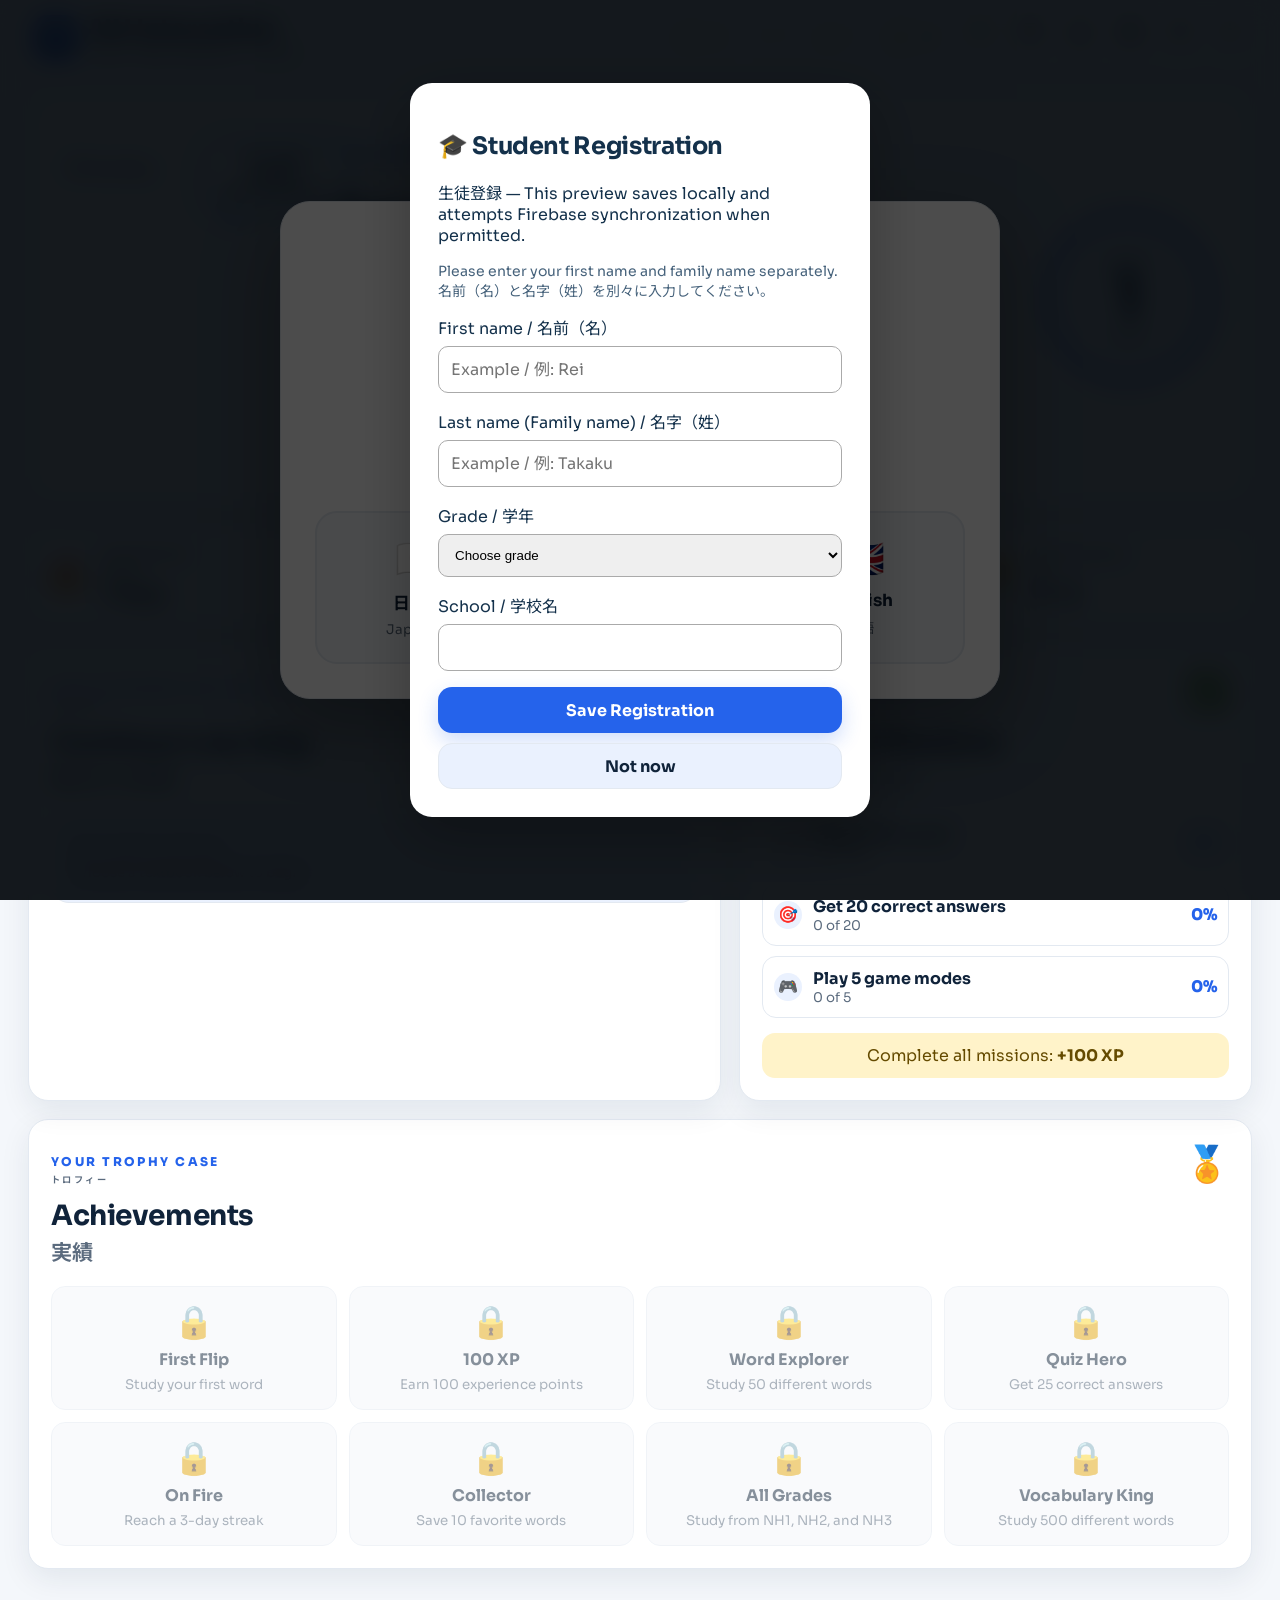
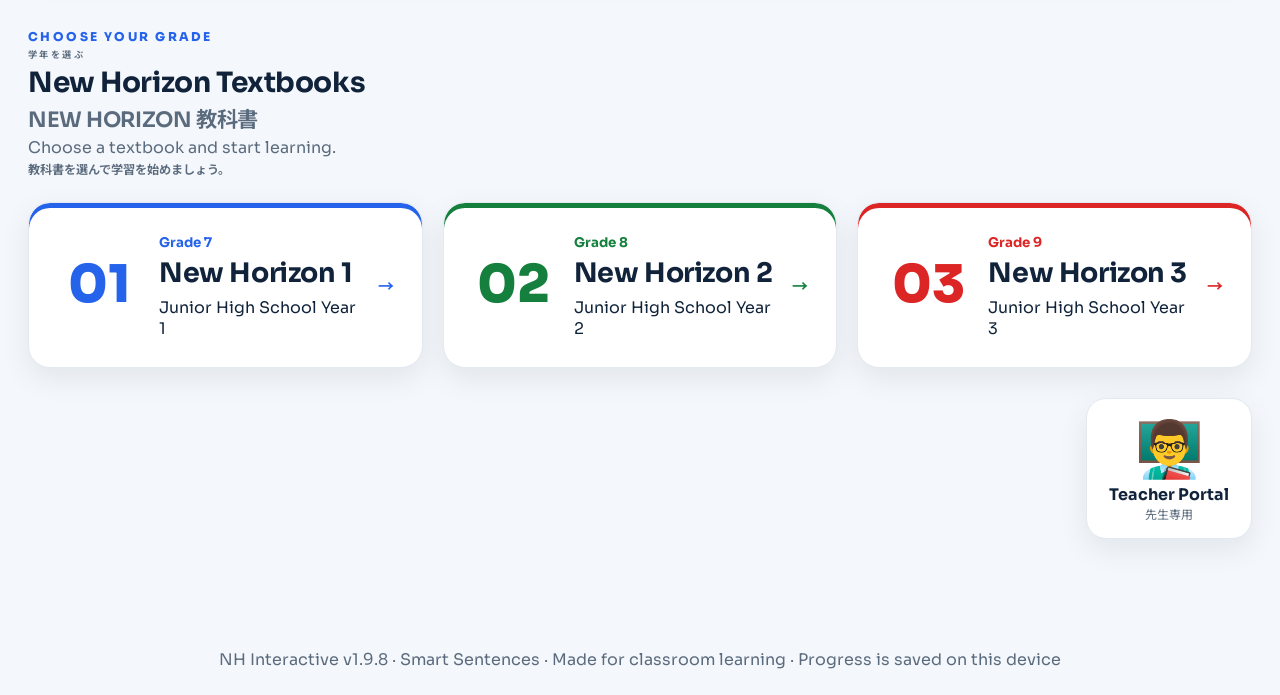
==== commit 339b96a8: "Add files via upload" ====
--- a/index.html
+++ b/index.html
@@ -511,14 +511,15 @@
 }
 
 .nh-inventory-box{
-  width:min(700px,92vw);
-  max-height:85vh;
+  width:min(1200px,96vw);
+  height:94vh;
+  max-height:94vh;
   background:var(--card);
   color:var(--text);
   border:1px solid var(--line);
   border-radius:24px;
   box-shadow:var(--shadow);
-  overflow:hidden;
+  overflow-y:auto;
 }
 
 .nh-inventory-header{
@@ -557,7 +558,7 @@
   grid-template-columns:repeat(4,1fr);
   gap:14px;
   margin-top:18px;
-  max-height:480px;
+  max-height:none;
   overflow-y:auto;
   padding:4px;
 }
@@ -608,14 +609,15 @@
 }
 
 .nh-shop-box{
-  width:min(700px,92vw);
-  max-height:85vh;
+  width:min(1200px,96vw);
+  height:94vh;
+  max-height:94vh;
   background:var(--card);
   color:var(--text);
   border:1px solid var(--line);
   border-radius:24px;
   box-shadow:var(--shadow);
-  overflow:hidden;
+  overflow-y:auto;
 }
 
 .nh-shop-header{
@@ -663,7 +665,7 @@
   grid-template-columns:repeat(4,1fr);
   gap:14px;
   margin-top:18px;
-  max-height:480px;
+  max-height:none;
   overflow-y:auto;
   padding:4px;
 }
@@ -1081,6 +1083,10 @@
     <h2 id="speakingQuestion"></h2><div id="speakingPicture" class="hidden" style="max-width:570px;margin:14px auto;border:3px solid #dbeafe;border-radius:22px;overflow:hidden;background:#fff"></div><p id="speakingJapanese" class="fill-japanese-hint"></p>
     <button id="speakingListen" class="secondary-btn">🔊 Hear question again</button>
     <div style="margin:22px 0"><button id="speakingMic" class="primary-btn" style="font-size:1.35rem;padding:18px 28px">🎤 Tap to Speak</button></div>
+    <form id="pronounTyping" class="hidden" autocomplete="off" style="max-width:470px;margin:8px auto 12px;display:flex;gap:8px;flex-wrap:wrap;justify-content:center">
+      <input id="pronounTypedAnswer" type="text" aria-label="Type the pronoun" placeholder="Type the answer / 答えを入力" maxlength="30" style="flex:1;min-width:180px;border:2px solid var(--line);border-radius:12px;padding:12px;background:var(--card);color:var(--text)">
+      <button id="pronounSubmit" class="primary-btn" type="submit">⌨️ Check Answer</button>
+    </form>
     <p id="speakingStatus" aria-live="polite">Listen, then answer in English.</p>
     <p><b>You said:</b> <span id="speakingHeard">—</span></p>
     <p id="speakingFeedback" class="feedback" aria-live="polite"></p>
@@ -2892,7 +2898,7 @@
 <script type="module">
 import {initializeApp,getApps,getApp} from "https://www.gstatic.com/firebasejs/10.14.1/firebase-app.js";
 import {getAuth,signInAnonymously,signInWithEmailAndPassword,signOut,onAuthStateChanged} from "https://www.gstatic.com/firebasejs/10.14.1/firebase-auth.js";
-import {getDatabase,ref,get,set,onValue,runTransaction,serverTimestamp} from "https://www.gstatic.com/firebasejs/10.14.1/firebase-database.js";
+import {getDatabase,ref,get,set,remove,onValue,runTransaction,serverTimestamp} from "https://www.gstatic.com/firebasejs/10.14.1/firebase-database.js";
 const config={apiKey:"AIzaSyCQWPYbU7mMBmcoQMs3_Qn8ujpwOf1GxSw",authDomain:"nh-interactive.firebaseapp.com",databaseURL:"https://nh-interactive-default-rtdb.asia-southeast1.firebasedatabase.app",projectId:"nh-interactive",appId:"1:395085592450:web:f1ee20534c2e69c1d9819b"};
 const app=getApps().length?getApp():initializeApp(config),auth=getAuth(app),db=getDatabase(app),el=id=>document.getElementById(id);
 // Independent teacher session: never replace the student's anonymous Firebase identity.
@@ -2933,15 +2939,50 @@
   rewardUnsub=onValue(ref(db,`studentAccounts/${uid}/progress`),snap=>{
     const awarded=snap.val();if(!awarded)return;
     const current=progress();
-    const nextXP=Math.max(current.xp,positiveInt(awarded.xp));
-    const nextCoins=Math.max(current.coins,positiveInt(awarded.coins));
-    if(nextXP>current.xp||nextCoins>current.coins){
-      if(nextXP>current.xp)localStorage.setItem('portalXP',String(nextXP));
-      if(nextCoins>current.coins)localStorage.setItem('adventureCoins',String(nextCoins));
-      window.dispatchEvent(new CustomEvent('nh-teacher-reward-applied',{detail:{xp:nextXP,coins:nextCoins}}));
-      lastUploaded='';syncStatus.textContent='Teacher reward received! / 先生から報酬が届きました';
-      syncProgress();
-    }
+   
+  const nextXP = Math.max(current.xp, positiveInt(awarded.xp));
+
+const coinRewardKey = 'nhAppliedTeacherCoins_' + uid;
+const awardedCoins = positiveInt(awarded.coins);
+const previousAward = localStorage.getItem(coinRewardKey);
+
+let nextCoins = current.coins;
+
+if (previousAward === null) {
+  // First sync: preserve existing teacher-awarded coins.
+  nextCoins = Math.max(current.coins, awardedCoins);
+} else {
+  // Later rewards: apply only newly awarded coins.
+  const difference = Math.max(
+    0,
+    awardedCoins - positiveInt(previousAward)
+  );
+  nextCoins = current.coins + difference;
+}
+
+localStorage.setItem(coinRewardKey, String(awardedCoins));
+
+if (nextXP > current.xp || nextCoins > current.coins) {
+  if (nextXP > current.xp) {
+    localStorage.setItem('portalXP', String(nextXP));
+  }
+
+  if (nextCoins > current.coins) {
+    localStorage.setItem('adventureCoins', String(nextCoins));
+  }
+
+  window.dispatchEvent(new CustomEvent(
+    'nh-teacher-reward-applied',
+    {detail:{xp:nextXP, coins:nextCoins}}
+  ));
+
+  lastUploaded = '';
+  syncStatus.textContent =
+    'Teacher reward received! / 先生から報酬が届きました';
+
+  syncProgress();
+}
+   
   },e=>{syncStatus.textContent='Reward updates pending: '+e.message});
   await syncProgress();
  }catch(e){syncStatus.textContent='Firebase sync pending: '+(e?.message||'connection unavailable')}
@@ -3022,12 +3063,63 @@
  if(!rows.length){const empty=document.createElement('div');empty.className='td-empty';empty.textContent=tdRecords.length?'No matching students.':'No registered students yet. Once student registration and Firebase sync are enabled, they will appear here.';host.append(empty);return}
  const table=document.createElement('table');table.className='td-table';
  const thead=document.createElement('thead'),header=document.createElement('tr');
- ['Student / 生徒','Grade','School / 学校','Level','XP','Coins','Streak','Status'].forEach(label=>{const th=document.createElement('th');th.textContent=label;header.append(th)});thead.append(header);table.append(thead);
+ ['Student / 生徒','Grade','School / 学校','Level','XP','Coins','Streak','Status','Action'].forEach(label=>{const th=document.createElement('th');th.textContent=label;header.append(th)});thead.append(header);table.append(thead);
  const tbody=document.createElement('tbody');
  for(const [uid,record] of rows){const p=record.profile||{},r=record.reported||{},tr=document.createElement('tr');
  const cells=[[p.firstName,p.lastName].filter(Boolean).join(' ')||'—',p.grade||'—',p.school||'—',r.level??'—',r.xp??'—',r.coins??'—',r.streak??'—'];
  cells.forEach((value,i)=>{const td=document.createElement('td');if(i===0){const link=document.createElement('button');link.type='button';link.className='td-student-link';link.textContent=String(value);link.addEventListener('click',()=>selectRewardStudent(uid));td.append(link)}else{td.textContent=String(value)}if(i===0){const small=document.createElement('small');small.textContent='ID: '+uid.slice(0,8)+'…';td.append(small)}tr.append(td)});
- const td=document.createElement('td'),tag=document.createElement('span');tag.className='td-tag';tag.textContent=record.progress?'Recovery assigned':'Reported only';td.append(tag);tr.append(td);tbody.append(tr)
+ const td=document.createElement('td'),tag=document.createElement('span');tag.className='td-tag';tag.textContent=record.progress?'Recovery assigned':'Reported only';td.append(tag);tr.append(td);
+
+const actionCell = document.createElement('td');
+const deleteButton = document.createElement('button');
+
+deleteButton.type = 'button';
+deleteButton.textContent = '🗑️ Delete';
+deleteButton.className = 'td-delete-button';
+
+deleteButton.addEventListener('click', async () => {
+ const student = tdRecords.find(([id]) => id === uid);
+if (!student) return;
+
+const profile = student[1].profile || {};
+const name = [profile.firstName, profile.lastName]
+  .filter(Boolean).join(' ');
+
+if (!window.confirm(
+  `Delete student record?\n\nName: ${name}\nGrade: ${profile.grade || '-'}\nSchool: ${profile.school || '-'}\n\nThis cannot be undone.`
+)) return;
+
+const teacher = teacherAuth.currentUser;
+if (!teacher) {
+  alert('Please sign in as a teacher.');
+  return;
+}
+
+const allowed = await get(
+  ref(teacherDb, 'teacherAdmins/' + teacher.uid)
+);
+if (allowed.val() !== true) {
+  alert('Teacher authorization failed.');
+  return;
+}
+
+deleteButton.disabled = true;
+deleteButton.textContent = 'Deleting...';
+
+try {
+  await remove(ref(teacherDb, 'studentAccounts/' + uid));
+  alert('Student record deleted successfully!');
+} catch (error) {
+  alert('Deletion failed: ' + error.message);
+} finally {
+  deleteButton.disabled = false;
+  deleteButton.textContent = '🗑️ Delete';
+}
+});
+
+actionCell.append(deleteButton);
+tr.append(actionCell);
+tbody.append(tr);
  }
  table.append(tbody);host.append(table)
 }
@@ -3128,11 +3220,13 @@
     dreams:{label:'🌈 Dreams & Future',jp:'将来の夢',opening:'What would you like to do in the future?',follow:'Why is that important to you?',more:'What can you do to prepare?',detail:'Who inspires you?',future:'What would you like to learn?',end:'What advice would you give your future self?'},
     prepositions:{label:'🐱 Picture Prepositions (6 words) / 場所',jp:'絵を見て、ものがどこにあるか英語で答えましょう。',opening:'Where is the cat?',follow:'Where is the cat?',more:'Where is the cat?',detail:'Where is the cat?',future:'Where is the cat?',end:'Where is the cat?'},
     demonstratives:{label:'🖼️ This / That / These / Those',jp:'絵を見て、This / That / These / Those で答えましょう。'},
+    pronouns:{label:'👥 Pronouns / 代名詞',jp:'絵と日本語を見て、英語の代名詞を1語で答えましょう。'},
     technology:{label:'📱 Technology',jp:'テクノロジー',opening:'What technology do you use every day?',follow:'Why is it useful to you?',more:'How often do you use it?',detail:'What problems can it cause?',future:'What new technology would you like to invent?',end:'How might technology change schools?'}
   };
   // Demonstratives: 35 independent questions; 20 freshly shuffled each round.
   const demonstrativePool=[{"id":1,"dem":"this","noun":"apple","plural":false,"prompt":"What is this?","answer":"This is an apple.","image":"[data-uri]"},{"id":2,"dem":"that","noun":"bag","plural":false,"prompt":"What is that?","answer":"That is a bag.","image":"[data-uri]"},{"id":3,"dem":"these","noun":"pencil","plural":true,"prompt":"What are these?","answer":"These are pencils.","image":"[data-uri]"},{"id":4,"dem":"those","noun":"chair","plural":true,"prompt":"What are those?","answer":"Those are chairs.","image":"[data-uri]"},{"id":5,"dem":"this","noun":"book","plural":false,"prompt":"What is this?","answer":"This is a book.","image":"[data-uri]"},{"id":6,"dem":"that","noun":"soccer ball","plural":false,"prompt":"What is that?","answer":"That is a soccer ball.","image":"[data-uri]